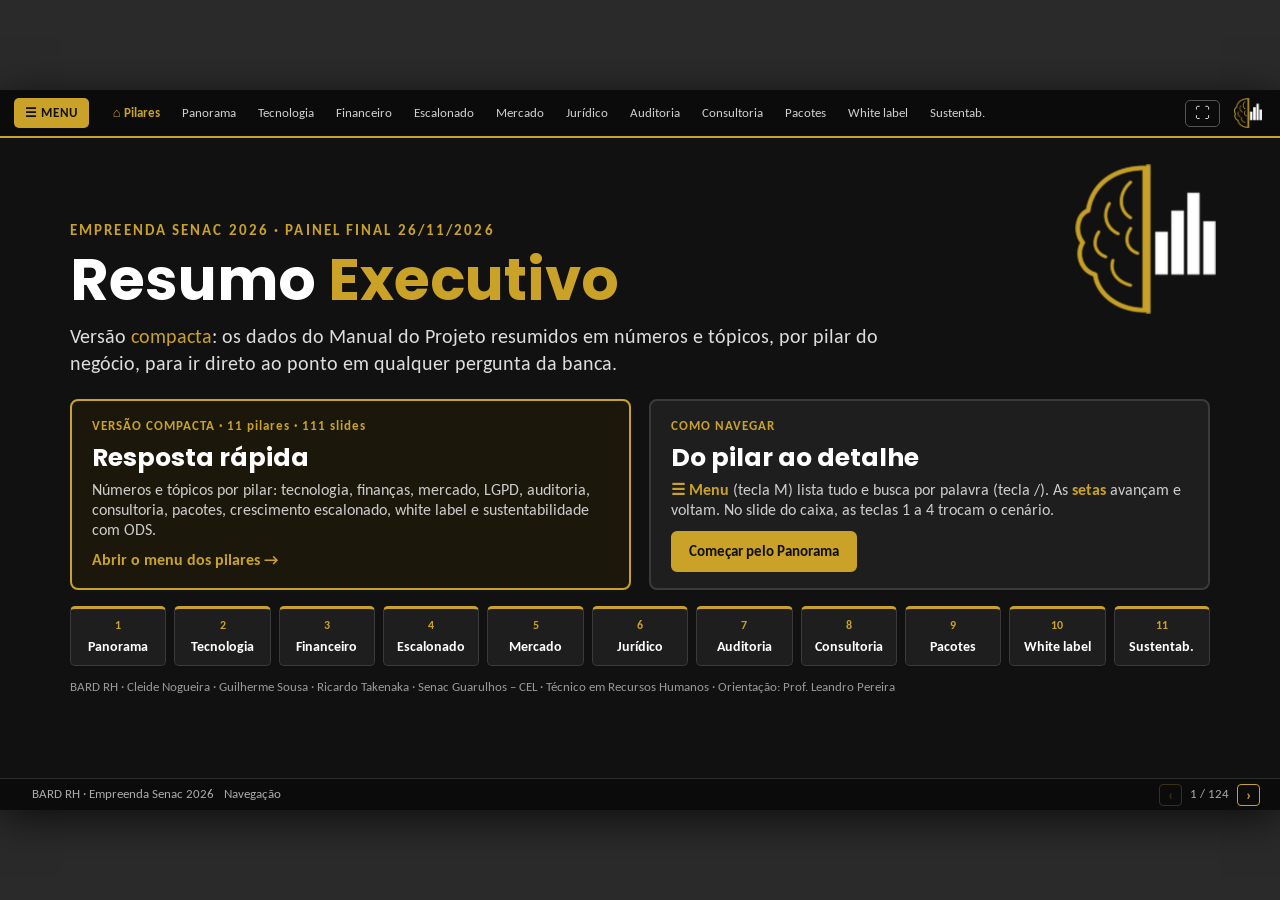
==== downloads/BARD-RH-Resumo-Executivo.html @ 8031f12d "Atualização - 24-11 Atualização - 24-11" ====
<!DOCTYPE html>
<html lang="pt-BR"><head><meta charset="utf-8"><meta name="viewport" content="width=device-width,initial-scale=1">
<title>BARD RH · Resumo Executivo · Versão compacta</title>
<style>@font-face{font-family:'Poppins';font-weight:700;font-style:normal;src:url([data-uri]) format('woff')}
@font-face{font-family:'Poppins';font-weight:500;font-style:normal;src:url([data-uri]) format('woff')}
@font-face{font-family:'Carlito';font-weight:400;font-style:normal;src:url([data-uri]) format('woff')}
@font-face{font-family:'Carlito';font-weight:700;font-style:normal;src:url([data-uri]) format('woff')}</style>
<style>@charset "UTF-8";/*!
 * Bootstrap  v5.3.3 (https://getbootstrap.com/)
 * Copyright 2011-2024 The Bootstrap Authors
 * Licensed under MIT (https://github.com/twbs/bootstrap/blob/main/LICENSE)
 */:root,[data-bs-theme=light]{--bs-blue:#0d6efd;--bs-indigo:#6610f2;--bs-purple:#6f42c1;--bs-pink:#d63384;--bs-red:#dc3545;--bs-orange:#fd7e14;--bs-yellow:#ffc107;--bs-green:#198754;--bs-teal:#20c997;--bs-cyan:#0dcaf0;--bs-black:#000;--bs-white:#fff;--bs-gray:#6c757d;--bs-gray-dark:#343a40;--bs-gray-100:#f8f9fa;--bs-gray-200:#e9ecef;--bs-gray-300:#dee2e6;--bs-gray-400:#ced4da;--bs-gray-500:#adb5bd;--bs-gray-600:#6c757d;--bs-gray-700:#495057;--bs-gray-800:#343a40;--bs-gray-900:#212529;--bs-primary:#0d6efd;--bs-secondary:#6c757d;--bs-success:#198754;--bs-info:#0dcaf0;--bs-warning:#ffc107;--bs-danger:#dc3545;--bs-light:#f8f9fa;--bs-dark:#212529;--bs-primary-rgb:13,110,253;--bs-secondary-rgb:108,117,125;--bs-success-rgb:25,135,84;--bs-info-rgb:13,202,240;--bs-warning-rgb:255,193,7;--bs-danger-rgb:220,53,69;--bs-light-rgb:248,249,250;--bs-dark-rgb:33,37,41;--bs-primary-text-emphasis:#052c65;--bs-secondary-text-emphasis:#2b2f32;--bs-success-text-emphasis:#0a3622;--bs-info-text-emphasis:#055160;--bs-warning-text-emphasis:#664d03;--bs-danger-text-emphasis:#58151c;--bs-light-text-emphasis:#495057;--bs-dark-text-emphasis:#495057;--bs-primary-bg-subtle:#cfe2ff;--bs-secondary-bg-subtle:#e2e3e5;--bs-success-bg-subtle:#d1e7dd;--bs-info-bg-subtle:#cff4fc;--bs-warning-bg-subtle:#fff3cd;--bs-danger-bg-subtle:#f8d7da;--bs-light-bg-subtle:#fcfcfd;--bs-dark-bg-subtle:#ced4da;--bs-primary-border-subtle:#9ec5fe;--bs-secondary-border-subtle:#c4c8cb;--bs-success-border-subtle:#a3cfbb;--bs-info-border-subtle:#9eeaf9;--bs-warning-border-subtle:#ffe69c;--bs-danger-border-subtle:#f1aeb5;--bs-light-border-subtle:#e9ecef;--bs-dark-border-subtle:#adb5bd;--bs-white-rgb:255,255,255;--bs-black-rgb:0,0,0;--bs-font-sans-serif:system-ui,-apple-system,"Segoe UI",Roboto,"Helvetica Neue","Noto Sans","Liberation Sans",Arial,sans-serif,"Apple Color Emoji","Segoe UI Emoji","Segoe UI Symbol","Noto Color Emoji";--bs-font-monospace:SFMono-Regular,Menlo,Monaco,Consolas,"Liberation Mono","Courier New",monospace;--bs-gradient:linear-gradient(180deg, rgba(255, 255, 255, 0.15), rgba(255, 255, 255, 0));--bs-body-font-family:var(--bs-font-sans-serif);--bs-body-font-size:1rem;--bs-body-font-weight:400;--bs-body-line-height:1.5;--bs-body-color:#212529;--bs-body-color-rgb:33,37,41;--bs-body-bg:#fff;--bs-body-bg-rgb:255,255,255;--bs-emphasis-color:#000;--bs-emphasis-color-rgb:0,0,0;--bs-secondary-color:rgba(33, 37, 41, 0.75);--bs-secondary-color-rgb:33,37,41;--bs-secondary-bg:#e9ecef;--bs-secondary-bg-rgb:233,236,239;--bs-tertiary-color:rgba(33, 37, 41, 0.5);--bs-tertiary-color-rgb:33,37,41;--bs-tertiary-bg:#f8f9fa;--bs-tertiary-bg-rgb:248,249,250;--bs-heading-color:inherit;--bs-link-color:#0d6efd;--bs-link-color-rgb:13,110,253;--bs-link-decoration:underline;--bs-link-hover-color:#0a58ca;--bs-link-hover-color-rgb:10,88,202;--bs-code-color:#d63384;--bs-highlight-color:#212529;--bs-highlight-bg:#fff3cd;--bs-border-width:1px;--bs-border-style:solid;--bs-border-color:#dee2e6;--bs-border-color-translucent:rgba(0, 0, 0, 0.175);--bs-border-radius:0.375rem;--bs-border-radius-sm:0.25rem;--bs-border-radius-lg:0.5rem;--bs-border-radius-xl:1rem;--bs-border-radius-xxl:2rem;--bs-border-radius-2xl:var(--bs-border-radius-xxl);--bs-border-radius-pill:50rem;--bs-box-shadow:0 0.5rem 1rem rgba(0, 0, 0, 0.15);--bs-box-shadow-sm:0 0.125rem 0.25rem rgba(0, 0, 0, 0.075);--bs-box-shadow-lg:0 1rem 3rem rgba(0, 0, 0, 0.175);--bs-box-shadow-inset:inset 0 1px 2px rgba(0, 0, 0, 0.075);--bs-focus-ring-width:0.25rem;--bs-focus-ring-opacity:0.25;--bs-focus-ring-color:rgba(13, 110, 253, 0.25);--bs-form-valid-color:#198754;--bs-form-valid-border-color:#198754;--bs-form-invalid-color:#dc3545;--bs-form-invalid-border-color:#dc3545}[data-bs-theme=dark]{color-scheme:dark;--bs-body-color:#dee2e6;--bs-body-color-rgb:222,226,230;--bs-body-bg:#212529;--bs-body-bg-rgb:33,37,41;--bs-emphasis-color:#fff;--bs-emphasis-color-rgb:255,255,255;--bs-secondary-color:rgba(222, 226, 230, 0.75);--bs-secondary-color-rgb:222,226,230;--bs-secondary-bg:#343a40;--bs-secondary-bg-rgb:52,58,64;--bs-tertiary-color:rgba(222, 226, 230, 0.5);--bs-tertiary-color-rgb:222,226,230;--bs-tertiary-bg:#2b3035;--bs-tertiary-bg-rgb:43,48,53;--bs-primary-text-emphasis:#6ea8fe;--bs-secondary-text-emphasis:#a7acb1;--bs-success-text-emphasis:#75b798;--bs-info-text-emphasis:#6edff6;--bs-warning-text-emphasis:#ffda6a;--bs-danger-text-emphasis:#ea868f;--bs-light-text-emphasis:#f8f9fa;--bs-dark-text-emphasis:#dee2e6;--bs-primary-bg-subtle:#031633;--bs-secondary-bg-subtle:#161719;--bs-success-bg-subtle:#051b11;--bs-info-bg-subtle:#032830;--bs-warning-bg-subtle:#332701;--bs-danger-bg-subtle:#2c0b0e;--bs-light-bg-subtle:#343a40;--bs-dark-bg-subtle:#1a1d20;--bs-primary-border-subtle:#084298;--bs-secondary-border-subtle:#41464b;--bs-success-border-subtle:#0f5132;--bs-info-border-subtle:#087990;--bs-warning-border-subtle:#997404;--bs-danger-border-subtle:#842029;--bs-light-border-subtle:#495057;--bs-dark-border-subtle:#343a40;--bs-heading-color:inherit;--bs-link-color:#6ea8fe;--bs-link-hover-color:#8bb9fe;--bs-link-color-rgb:110,168,254;--bs-link-hover-color-rgb:139,185,254;--bs-code-color:#e685b5;--bs-highlight-color:#dee2e6;--bs-highlight-bg:#664d03;--bs-border-color:#495057;--bs-border-color-translucent:rgba(255, 255, 255, 0.15);--bs-form-valid-color:#75b798;--bs-form-valid-border-color:#75b798;--bs-form-invalid-color:#ea868f;--bs-form-invalid-border-color:#ea868f}*,::after,::before{box-sizing:border-box}@media (prefers-reduced-motion:no-preference){:root{scroll-behavior:smooth}}body{margin:0;font-family:var(--bs-body-font-family);font-size:var(--bs-body-font-size);font-weight:var(--bs-body-font-weight);line-height:var(--bs-body-line-height);color:var(--bs-body-color);text-align:var(--bs-body-text-align);background-color:var(--bs-body-bg);-webkit-text-size-adjust:100%;-webkit-tap-highlight-color:transparent}hr{margin:1rem 0;color:inherit;border:0;border-top:var(--bs-border-width) solid;opacity:.25}.h1,.h2,.h3,.h4,.h5,.h6,h1,h2,h3,h4,h5,h6{margin-top:0;margin-bottom:.5rem;font-weight:500;line-height:1.2;color:var(--bs-heading-color)}.h1,h1{font-size:calc(1.375rem + 1.5vw)}@media (min-width:1200px){.h1,h1{font-size:2.5rem}}.h2,h2{font-size:calc(1.325rem + .9vw)}@media (min-width:1200px){.h2,h2{font-size:2rem}}.h3,h3{font-size:calc(1.3rem + .6vw)}@media (min-width:1200px){.h3,h3{font-size:1.75rem}}.h4,h4{font-size:calc(1.275rem + .3vw)}@media (min-width:1200px){.h4,h4{font-size:1.5rem}}.h5,h5{font-size:1.25rem}.h6,h6{font-size:1rem}p{margin-top:0;margin-bottom:1rem}abbr[title]{-webkit-text-decoration:underline dotted;text-decoration:underline dotted;cursor:help;-webkit-text-decoration-skip-ink:none;text-decoration-skip-ink:none}address{margin-bottom:1rem;font-style:normal;line-height:inherit}ol,ul{padding-left:2rem}dl,ol,ul{margin-top:0;margin-bottom:1rem}ol ol,ol ul,ul ol,ul ul{margin-bottom:0}dt{font-weight:700}dd{margin-bottom:.5rem;margin-left:0}blockquote{margin:0 0 1rem}b,strong{font-weight:bolder}.small,small{font-size:.875em}.mark,mark{padding:.1875em;color:var(--bs-highlight-color);background-color:var(--bs-highlight-bg)}sub,sup{position:relative;font-size:.75em;line-height:0;vertical-align:baseline}sub{bottom:-.25em}sup{top:-.5em}a{color:rgba(var(--bs-link-color-rgb),var(--bs-link-opacity,1));text-decoration:underline}a:hover{--bs-link-color-rgb:var(--bs-link-hover-color-rgb)}a:not([href]):not([class]),a:not([href]):not([class]):hover{color:inherit;text-decoration:none}code,kbd,pre,samp{font-family:var(--bs-font-monospace);font-size:1em}pre{display:block;margin-top:0;margin-bottom:1rem;overflow:auto;font-size:.875em}pre code{font-size:inherit;color:inherit;word-break:normal}code{font-size:.875em;color:var(--bs-code-color);word-wrap:break-word}a>code{color:inherit}kbd{padding:.1875rem .375rem;font-size:.875em;color:var(--bs-body-bg);background-color:var(--bs-body-color);border-radius:.25rem}kbd kbd{padding:0;font-size:1em}figure{margin:0 0 1rem}img,svg{vertical-align:middle}table{caption-side:bottom;border-collapse:collapse}caption{padding-top:.5rem;padding-bottom:.5rem;color:var(--bs-secondary-color);text-align:left}th{text-align:inherit;text-align:-webkit-match-parent}tbody,td,tfoot,th,thead,tr{border-color:inherit;border-style:solid;border-width:0}label{display:inline-block}button{border-radius:0}button:focus:not(:focus-visible){outline:0}button,input,optgroup,select,textarea{margin:0;font-family:inherit;font-size:inherit;line-height:inherit}button,select{text-transform:none}[role=button]{cursor:pointer}select{word-wrap:normal}select:disabled{opacity:1}[list]:not([type=date]):not([type=datetime-local]):not([type=month]):not([type=week]):not([type=time])::-webkit-calendar-picker-indicator{display:none!important}[type=button],[type=reset],[type=submit],button{-webkit-appearance:button}[type=button]:not(:disabled),[type=reset]:not(:disabled),[type=submit]:not(:disabled),button:not(:disabled){cursor:pointer}::-moz-focus-inner{padding:0;border-style:none}textarea{resize:vertical}fieldset{min-width:0;padding:0;margin:0;border:0}legend{float:left;width:100%;padding:0;margin-bottom:.5rem;font-size:calc(1.275rem + .3vw);line-height:inherit}@media (min-width:1200px){legend{font-size:1.5rem}}legend+*{clear:left}::-webkit-datetime-edit-day-field,::-webkit-datetime-edit-fields-wrapper,::-webkit-datetime-edit-hour-field,::-webkit-datetime-edit-minute,::-webkit-datetime-edit-month-field,::-webkit-datetime-edit-text,::-webkit-datetime-edit-year-field{padding:0}::-webkit-inner-spin-button{height:auto}[type=search]{-webkit-appearance:textfield;outline-offset:-2px}::-webkit-search-decoration{-webkit-appearance:none}::-webkit-color-swatch-wrapper{padding:0}::-webkit-file-upload-button{font:inherit;-webkit-appearance:button}::file-selector-button{font:inherit;-webkit-appearance:button}output{display:inline-block}iframe{border:0}summary{display:list-item;cursor:pointer}progress{vertical-align:baseline}[hidden]{display:none!important}.lead{font-size:1.25rem;font-weight:300}.display-1{font-size:calc(1.625rem + 4.5vw);font-weight:300;line-height:1.2}@media (min-width:1200px){.display-1{font-size:5rem}}.display-2{font-size:calc(1.575rem + 3.9vw);font-weight:300;line-height:1.2}@media (min-width:1200px){.display-2{font-size:4.5rem}}.display-3{font-size:calc(1.525rem + 3.3vw);font-weight:300;line-height:1.2}@media (min-width:1200px){.display-3{font-size:4rem}}.display-4{font-size:calc(1.475rem + 2.7vw);font-weight:300;line-height:1.2}@media (min-width:1200px){.display-4{font-size:3.5rem}}.display-5{font-size:calc(1.425rem + 2.1vw);font-weight:300;line-height:1.2}@media (min-width:1200px){.display-5{font-size:3rem}}.display-6{font-size:calc(1.375rem + 1.5vw);font-weight:300;line-height:1.2}@media (min-width:1200px){.display-6{font-size:2.5rem}}.list-unstyled{padding-left:0;list-style:none}.list-inline{padding-left:0;list-style:none}.list-inline-item{display:inline-block}.list-inline-item:not(:last-child){margin-right:.5rem}.initialism{font-size:.875em;text-transform:uppercase}.blockquote{margin-bottom:1rem;font-size:1.25rem}.blockquote>:last-child{margin-bottom:0}.blockquote-footer{margin-top:-1rem;margin-bottom:1rem;font-size:.875em;color:#6c757d}.blockquote-footer::before{content:"— "}.img-fluid{max-width:100%;height:auto}.img-thumbnail{padding:.25rem;background-color:var(--bs-body-bg);border:var(--bs-border-width) solid var(--bs-border-color);border-radius:var(--bs-border-radius);max-width:100%;height:auto}.figure{display:inline-block}.figure-img{margin-bottom:.5rem;line-height:1}.figure-caption{font-size:.875em;color:var(--bs-secondary-color)}.container,.container-fluid,.container-lg,.container-md,.container-sm,.container-xl,.container-xxl{--bs-gutter-x:1.5rem;--bs-gutter-y:0;width:100%;padding-right:calc(var(--bs-gutter-x) * .5);padding-left:calc(var(--bs-gutter-x) * .5);margin-right:auto;margin-left:auto}@media (min-width:576px){.container,.container-sm{max-width:540px}}@media (min-width:768px){.container,.container-md,.container-sm{max-width:720px}}@media (min-width:992px){.container,.container-lg,.container-md,.container-sm{max-width:960px}}@media (min-width:1200px){.container,.container-lg,.container-md,.container-sm,.container-xl{max-width:1140px}}@media (min-width:1400px){.container,.container-lg,.container-md,.container-sm,.container-xl,.container-xxl{max-width:1320px}}:root{--bs-breakpoint-xs:0;--bs-breakpoint-sm:576px;--bs-breakpoint-md:768px;--bs-breakpoint-lg:992px;--bs-breakpoint-xl:1200px;--bs-breakpoint-xxl:1400px}.row{--bs-gutter-x:1.5rem;--bs-gutter-y:0;display:flex;flex-wrap:wrap;margin-top:calc(-1 * var(--bs-gutter-y));margin-right:calc(-.5 * var(--bs-gutter-x));margin-left:calc(-.5 * var(--bs-gutter-x))}.row>*{flex-shrink:0;width:100%;max-width:100%;padding-right:calc(var(--bs-gutter-x) * .5);padding-left:calc(var(--bs-gutter-x) * .5);margin-top:var(--bs-gutter-y)}.col{flex:1 0 0%}.row-cols-auto>*{flex:0 0 auto;width:auto}.row-cols-1>*{flex:0 0 auto;width:100%}.row-cols-2>*{flex:0 0 auto;width:50%}.row-cols-3>*{flex:0 0 auto;width:33.33333333%}.row-cols-4>*{flex:0 0 auto;width:25%}.row-cols-5>*{flex:0 0 auto;width:20%}.row-cols-6>*{flex:0 0 auto;width:16.66666667%}.col-auto{flex:0 0 auto;width:auto}.col-1{flex:0 0 auto;width:8.33333333%}.col-2{flex:0 0 auto;width:16.66666667%}.col-3{flex:0 0 auto;width:25%}.col-4{flex:0 0 auto;width:33.33333333%}.col-5{flex:0 0 auto;width:41.66666667%}.col-6{flex:0 0 auto;width:50%}.col-7{flex:0 0 auto;width:58.33333333%}.col-8{flex:0 0 auto;width:66.66666667%}.col-9{flex:0 0 auto;width:75%}.col-10{flex:0 0 auto;width:83.33333333%}.col-11{flex:0 0 auto;width:91.66666667%}.col-12{flex:0 0 auto;width:100%}.offset-1{margin-left:8.33333333%}.offset-2{margin-left:16.66666667%}.offset-3{margin-left:25%}.offset-4{margin-left:33.33333333%}.offset-5{margin-left:41.66666667%}.offset-6{margin-left:50%}.offset-7{margin-left:58.33333333%}.offset-8{margin-left:66.66666667%}.offset-9{margin-left:75%}.offset-10{margin-left:83.33333333%}.offset-11{margin-left:91.66666667%}.g-0,.gx-0{--bs-gutter-x:0}.g-0,.gy-0{--bs-gutter-y:0}.g-1,.gx-1{--bs-gutter-x:0.25rem}.g-1,.gy-1{--bs-gutter-y:0.25rem}.g-2,.gx-2{--bs-gutter-x:0.5rem}.g-2,.gy-2{--bs-gutter-y:0.5rem}.g-3,.gx-3{--bs-gutter-x:1rem}.g-3,.gy-3{--bs-gutter-y:1rem}.g-4,.gx-4{--bs-gutter-x:1.5rem}.g-4,.gy-4{--bs-gutter-y:1.5rem}.g-5,.gx-5{--bs-gutter-x:3rem}.g-5,.gy-5{--bs-gutter-y:3rem}@media (min-width:576px){.col-sm{flex:1 0 0%}.row-cols-sm-auto>*{flex:0 0 auto;width:auto}.row-cols-sm-1>*{flex:0 0 auto;width:100%}.row-cols-sm-2>*{flex:0 0 auto;width:50%}.row-cols-sm-3>*{flex:0 0 auto;width:33.33333333%}.row-cols-sm-4>*{flex:0 0 auto;width:25%}.row-cols-sm-5>*{flex:0 0 auto;width:20%}.row-cols-sm-6>*{flex:0 0 auto;width:16.66666667%}.col-sm-auto{flex:0 0 auto;width:auto}.col-sm-1{flex:0 0 auto;width:8.33333333%}.col-sm-2{flex:0 0 auto;width:16.66666667%}.col-sm-3{flex:0 0 auto;width:25%}.col-sm-4{flex:0 0 auto;width:33.33333333%}.col-sm-5{flex:0 0 auto;width:41.66666667%}.col-sm-6{flex:0 0 auto;width:50%}.col-sm-7{flex:0 0 auto;width:58.33333333%}.col-sm-8{flex:0 0 auto;width:66.66666667%}.col-sm-9{flex:0 0 auto;width:75%}.col-sm-10{flex:0 0 auto;width:83.33333333%}.col-sm-11{flex:0 0 auto;width:91.66666667%}.col-sm-12{flex:0 0 auto;width:100%}.offset-sm-0{margin-left:0}.offset-sm-1{margin-left:8.33333333%}.offset-sm-2{margin-left:16.66666667%}.offset-sm-3{margin-left:25%}.offset-sm-4{margin-left:33.33333333%}.offset-sm-5{margin-left:41.66666667%}.offset-sm-6{margin-left:50%}.offset-sm-7{margin-left:58.33333333%}.offset-sm-8{margin-left:66.66666667%}.offset-sm-9{margin-left:75%}.offset-sm-10{margin-left:83.33333333%}.offset-sm-11{margin-left:91.66666667%}.g-sm-0,.gx-sm-0{--bs-gutter-x:0}.g-sm-0,.gy-sm-0{--bs-gutter-y:0}.g-sm-1,.gx-sm-1{--bs-gutter-x:0.25rem}.g-sm-1,.gy-sm-1{--bs-gutter-y:0.25rem}.g-sm-2,.gx-sm-2{--bs-gutter-x:0.5rem}.g-sm-2,.gy-sm-2{--bs-gutter-y:0.5rem}.g-sm-3,.gx-sm-3{--bs-gutter-x:1rem}.g-sm-3,.gy-sm-3{--bs-gutter-y:1rem}.g-sm-4,.gx-sm-4{--bs-gutter-x:1.5rem}.g-sm-4,.gy-sm-4{--bs-gutter-y:1.5rem}.g-sm-5,.gx-sm-5{--bs-gutter-x:3rem}.g-sm-5,.gy-sm-5{--bs-gutter-y:3rem}}@media (min-width:768px){.col-md{flex:1 0 0%}.row-cols-md-auto>*{flex:0 0 auto;width:auto}.row-cols-md-1>*{flex:0 0 auto;width:100%}.row-cols-md-2>*{flex:0 0 auto;width:50%}.row-cols-md-3>*{flex:0 0 auto;width:33.33333333%}.row-cols-md-4>*{flex:0 0 auto;width:25%}.row-cols-md-5>*{flex:0 0 auto;width:20%}.row-cols-md-6>*{flex:0 0 auto;width:16.66666667%}.col-md-auto{flex:0 0 auto;width:auto}.col-md-1{flex:0 0 auto;width:8.33333333%}.col-md-2{flex:0 0 auto;width:16.66666667%}.col-md-3{flex:0 0 auto;width:25%}.col-md-4{flex:0 0 auto;width:33.33333333%}.col-md-5{flex:0 0 auto;width:41.66666667%}.col-md-6{flex:0 0 auto;width:50%}.col-md-7{flex:0 0 auto;width:58.33333333%}.col-md-8{flex:0 0 auto;width:66.66666667%}.col-md-9{flex:0 0 auto;width:75%}.col-md-10{flex:0 0 auto;width:83.33333333%}.col-md-11{flex:0 0 auto;width:91.66666667%}.col-md-12{flex:0 0 auto;width:100%}.offset-md-0{margin-left:0}.offset-md-1{margin-left:8.33333333%}.offset-md-2{margin-left:16.66666667%}.offset-md-3{margin-left:25%}.offset-md-4{margin-left:33.33333333%}.offset-md-5{margin-left:41.66666667%}.offset-md-6{margin-left:50%}.offset-md-7{margin-left:58.33333333%}.offset-md-8{margin-left:66.66666667%}.offset-md-9{margin-left:75%}.offset-md-10{margin-left:83.33333333%}.offset-md-11{margin-left:91.66666667%}.g-md-0,.gx-md-0{--bs-gutter-x:0}.g-md-0,.gy-md-0{--bs-gutter-y:0}.g-md-1,.gx-md-1{--bs-gutter-x:0.25rem}.g-md-1,.gy-md-1{--bs-gutter-y:0.25rem}.g-md-2,.gx-md-2{--bs-gutter-x:0.5rem}.g-md-2,.gy-md-2{--bs-gutter-y:0.5rem}.g-md-3,.gx-md-3{--bs-gutter-x:1rem}.g-md-3,.gy-md-3{--bs-gutter-y:1rem}.g-md-4,.gx-md-4{--bs-gutter-x:1.5rem}.g-md-4,.gy-md-4{--bs-gutter-y:1.5rem}.g-md-5,.gx-md-5{--bs-gutter-x:3rem}.g-md-5,.gy-md-5{--bs-gutter-y:3rem}}@media (min-width:992px){.col-lg{flex:1 0 0%}.row-cols-lg-auto>*{flex:0 0 auto;width:auto}.row-cols-lg-1>*{flex:0 0 auto;width:100%}.row-cols-lg-2>*{flex:0 0 auto;width:50%}.row-cols-lg-3>*{flex:0 0 auto;width:33.33333333%}.row-cols-lg-4>*{flex:0 0 auto;width:25%}.row-cols-lg-5>*{flex:0 0 auto;width:20%}.row-cols-lg-6>*{flex:0 0 auto;width:16.66666667%}.col-lg-auto{flex:0 0 auto;width:auto}.col-lg-1{flex:0 0 auto;width:8.33333333%}.col-lg-2{flex:0 0 auto;width:16.66666667%}.col-lg-3{flex:0 0 auto;width:25%}.col-lg-4{flex:0 0 auto;width:33.33333333%}.col-lg-5{flex:0 0 auto;width:41.66666667%}.col-lg-6{flex:0 0 auto;width:50%}.col-lg-7{flex:0 0 auto;width:58.33333333%}.col-lg-8{flex:0 0 auto;width:66.66666667%}.col-lg-9{flex:0 0 auto;width:75%}.col-lg-10{flex:0 0 auto;width:83.33333333%}.col-lg-11{flex:0 0 auto;width:91.66666667%}.col-lg-12{flex:0 0 auto;width:100%}.offset-lg-0{margin-left:0}.offset-lg-1{margin-left:8.33333333%}.offset-lg-2{margin-left:16.66666667%}.offset-lg-3{margin-left:25%}.offset-lg-4{margin-left:33.33333333%}.offset-lg-5{margin-left:41.66666667%}.offset-lg-6{margin-left:50%}.offset-lg-7{margin-left:58.33333333%}.offset-lg-8{margin-left:66.66666667%}.offset-lg-9{margin-left:75%}.offset-lg-10{margin-left:83.33333333%}.offset-lg-11{margin-left:91.66666667%}.g-lg-0,.gx-lg-0{--bs-gutter-x:0}.g-lg-0,.gy-lg-0{--bs-gutter-y:0}.g-lg-1,.gx-lg-1{--bs-gutter-x:0.25rem}.g-lg-1,.gy-lg-1{--bs-gutter-y:0.25rem}.g-lg-2,.gx-lg-2{--bs-gutter-x:0.5rem}.g-lg-2,.gy-lg-2{--bs-gutter-y:0.5rem}.g-lg-3,.gx-lg-3{--bs-gutter-x:1rem}.g-lg-3,.gy-lg-3{--bs-gutter-y:1rem}.g-lg-4,.gx-lg-4{--bs-gutter-x:1.5rem}.g-lg-4,.gy-lg-4{--bs-gutter-y:1.5rem}.g-lg-5,.gx-lg-5{--bs-gutter-x:3rem}.g-lg-5,.gy-lg-5{--bs-gutter-y:3rem}}@media (min-width:1200px){.col-xl{flex:1 0 0%}.row-cols-xl-auto>*{flex:0 0 auto;width:auto}.row-cols-xl-1>*{flex:0 0 auto;width:100%}.row-cols-xl-2>*{flex:0 0 auto;width:50%}.row-cols-xl-3>*{flex:0 0 auto;width:33.33333333%}.row-cols-xl-4>*{flex:0 0 auto;width:25%}.row-cols-xl-5>*{flex:0 0 auto;width:20%}.row-cols-xl-6>*{flex:0 0 auto;width:16.66666667%}.col-xl-auto{flex:0 0 auto;width:auto}.col-xl-1{flex:0 0 auto;width:8.33333333%}.col-xl-2{flex:0 0 auto;width:16.66666667%}.col-xl-3{flex:0 0 auto;width:25%}.col-xl-4{flex:0 0 auto;width:33.33333333%}.col-xl-5{flex:0 0 auto;width:41.66666667%}.col-xl-6{flex:0 0 auto;width:50%}.col-xl-7{flex:0 0 auto;width:58.33333333%}.col-xl-8{flex:0 0 auto;width:66.66666667%}.col-xl-9{flex:0 0 auto;width:75%}.col-xl-10{flex:0 0 auto;width:83.33333333%}.col-xl-11{flex:0 0 auto;width:91.66666667%}.col-xl-12{flex:0 0 auto;width:100%}.offset-xl-0{margin-left:0}.offset-xl-1{margin-left:8.33333333%}.offset-xl-2{margin-left:16.66666667%}.offset-xl-3{margin-left:25%}.offset-xl-4{margin-left:33.33333333%}.offset-xl-5{margin-left:41.66666667%}.offset-xl-6{margin-left:50%}.offset-xl-7{margin-left:58.33333333%}.offset-xl-8{margin-left:66.66666667%}.offset-xl-9{margin-left:75%}.offset-xl-10{margin-left:83.33333333%}.offset-xl-11{margin-left:91.66666667%}.g-xl-0,.gx-xl-0{--bs-gutter-x:0}.g-xl-0,.gy-xl-0{--bs-gutter-y:0}.g-xl-1,.gx-xl-1{--bs-gutter-x:0.25rem}.g-xl-1,.gy-xl-1{--bs-gutter-y:0.25rem}.g-xl-2,.gx-xl-2{--bs-gutter-x:0.5rem}.g-xl-2,.gy-xl-2{--bs-gutter-y:0.5rem}.g-xl-3,.gx-xl-3{--bs-gutter-x:1rem}.g-xl-3,.gy-xl-3{--bs-gutter-y:1rem}.g-xl-4,.gx-xl-4{--bs-gutter-x:1.5rem}.g-xl-4,.gy-xl-4{--bs-gutter-y:1.5rem}.g-xl-5,.gx-xl-5{--bs-gutter-x:3rem}.g-xl-5,.gy-xl-5{--bs-gutter-y:3rem}}@media (min-width:1400px){.col-xxl{flex:1 0 0%}.row-cols-xxl-auto>*{flex:0 0 auto;width:auto}.row-cols-xxl-1>*{flex:0 0 auto;width:100%}.row-cols-xxl-2>*{flex:0 0 auto;width:50%}.row-cols-xxl-3>*{flex:0 0 auto;width:33.33333333%}.row-cols-xxl-4>*{flex:0 0 auto;width:25%}.row-cols-xxl-5>*{flex:0 0 auto;width:20%}.row-cols-xxl-6>*{flex:0 0 auto;width:16.66666667%}.col-xxl-auto{flex:0 0 auto;width:auto}.col-xxl-1{flex:0 0 auto;width:8.33333333%}.col-xxl-2{flex:0 0 auto;width:16.66666667%}.col-xxl-3{flex:0 0 auto;width:25%}.col-xxl-4{flex:0 0 auto;width:33.33333333%}.col-xxl-5{flex:0 0 auto;width:41.66666667%}.col-xxl-6{flex:0 0 auto;width:50%}.col-xxl-7{flex:0 0 auto;width:58.33333333%}.col-xxl-8{flex:0 0 auto;width:66.66666667%}.col-xxl-9{flex:0 0 auto;width:75%}.col-xxl-10{flex:0 0 auto;width:83.33333333%}.col-xxl-11{flex:0 0 auto;width:91.66666667%}.col-xxl-12{flex:0 0 auto;width:100%}.offset-xxl-0{margin-left:0}.offset-xxl-1{margin-left:8.33333333%}.offset-xxl-2{margin-left:16.66666667%}.offset-xxl-3{margin-left:25%}.offset-xxl-4{margin-left:33.33333333%}.offset-xxl-5{margin-left:41.66666667%}.offset-xxl-6{margin-left:50%}.offset-xxl-7{margin-left:58.33333333%}.offset-xxl-8{margin-left:66.66666667%}.offset-xxl-9{margin-left:75%}.offset-xxl-10{margin-left:83.33333333%}.offset-xxl-11{margin-left:91.66666667%}.g-xxl-0,.gx-xxl-0{--bs-gutter-x:0}.g-xxl-0,.gy-xxl-0{--bs-gutter-y:0}.g-xxl-1,.gx-xxl-1{--bs-gutter-x:0.25rem}.g-xxl-1,.gy-xxl-1{--bs-gutter-y:0.25rem}.g-xxl-2,.gx-xxl-2{--bs-gutter-x:0.5rem}.g-xxl-2,.gy-xxl-2{--bs-gutter-y:0.5rem}.g-xxl-3,.gx-xxl-3{--bs-gutter-x:1rem}.g-xxl-3,.gy-xxl-3{--bs-gutter-y:1rem}.g-xxl-4,.gx-xxl-4{--bs-gutter-x:1.5rem}.g-xxl-4,.gy-xxl-4{--bs-gutter-y:1.5rem}.g-xxl-5,.gx-xxl-5{--bs-gutter-x:3rem}.g-xxl-5,.gy-xxl-5{--bs-gutter-y:3rem}}.table{--bs-table-color-type:initial;--bs-table-bg-type:initial;--bs-table-color-state:initial;--bs-table-bg-state:initial;--bs-table-color:var(--bs-emphasis-color);--bs-table-bg:var(--bs-body-bg);--bs-table-border-color:var(--bs-border-color);--bs-table-accent-bg:transparent;--bs-table-striped-color:var(--bs-emphasis-color);--bs-table-striped-bg:rgba(var(--bs-emphasis-color-rgb), 0.05);--bs-table-active-color:var(--bs-emphasis-color);--bs-table-active-bg:rgba(var(--bs-emphasis-color-rgb), 0.1);--bs-table-hover-color:var(--bs-emphasis-color);--bs-table-hover-bg:rgba(var(--bs-emphasis-color-rgb), 0.075);width:100%;margin-bottom:1rem;vertical-align:top;border-color:var(--bs-table-border-color)}.table>:not(caption)>*>*{padding:.5rem .5rem;color:var(--bs-table-color-state,var(--bs-table-color-type,var(--bs-table-color)));background-color:var(--bs-table-bg);border-bottom-width:var(--bs-border-width);box-shadow:inset 0 0 0 9999px var(--bs-table-bg-state,var(--bs-table-bg-type,var(--bs-table-accent-bg)))}.table>tbody{vertical-align:inherit}.table>thead{vertical-align:bottom}.table-group-divider{border-top:calc(var(--bs-border-width) * 2) solid currentcolor}.caption-top{caption-side:top}.table-sm>:not(caption)>*>*{padding:.25rem .25rem}.table-bordered>:not(caption)>*{border-width:var(--bs-border-width) 0}.table-bordered>:not(caption)>*>*{border-width:0 var(--bs-border-width)}.table-borderless>:not(caption)>*>*{border-bottom-width:0}.table-borderless>:not(:first-child){border-top-width:0}.table-striped>tbody>tr:nth-of-type(odd)>*{--bs-table-color-type:var(--bs-table-striped-color);--bs-table-bg-type:var(--bs-table-striped-bg)}.table-striped-columns>:not(caption)>tr>:nth-child(2n){--bs-table-color-type:var(--bs-table-striped-color);--bs-table-bg-type:var(--bs-table-striped-bg)}.table-active{--bs-table-color-state:var(--bs-table-active-color);--bs-table-bg-state:var(--bs-table-active-bg)}.table-hover>tbody>tr:hover>*{--bs-table-color-state:var(--bs-table-hover-color);--bs-table-bg-state:var(--bs-table-hover-bg)}.table-primary{--bs-table-color:#000;--bs-table-bg:#cfe2ff;--bs-table-border-color:#a6b5cc;--bs-table-striped-bg:#c5d7f2;--bs-table-striped-color:#000;--bs-table-active-bg:#bacbe6;--bs-table-active-color:#000;--bs-table-hover-bg:#bfd1ec;--bs-table-hover-color:#000;color:var(--bs-table-color);border-color:var(--bs-table-border-color)}.table-secondary{--bs-table-color:#000;--bs-table-bg:#e2e3e5;--bs-table-border-color:#b5b6b7;--bs-table-striped-bg:#d7d8da;--bs-table-striped-color:#000;--bs-table-active-bg:#cbccce;--bs-table-active-color:#000;--bs-table-hover-bg:#d1d2d4;--bs-table-hover-color:#000;color:var(--bs-table-color);border-color:var(--bs-table-border-color)}.table-success{--bs-table-color:#000;--bs-table-bg:#d1e7dd;--bs-table-border-color:#a7b9b1;--bs-table-striped-bg:#c7dbd2;--bs-table-striped-color:#000;--bs-table-active-bg:#bcd0c7;--bs-table-active-color:#000;--bs-table-hover-bg:#c1d6cc;--bs-table-hover-color:#000;color:var(--bs-table-color);border-color:var(--bs-table-border-color)}.table-info{--bs-table-color:#000;--bs-table-bg:#cff4fc;--bs-table-border-color:#a6c3ca;--bs-table-striped-bg:#c5e8ef;--bs-table-striped-color:#000;--bs-table-active-bg:#badce3;--bs-table-active-color:#000;--bs-table-hover-bg:#bfe2e9;--bs-table-hover-color:#000;color:var(--bs-table-color);border-color:var(--bs-table-border-color)}.table-warning{--bs-table-color:#000;--bs-table-bg:#fff3cd;--bs-table-border-color:#ccc2a4;--bs-table-striped-bg:#f2e7c3;--bs-table-striped-color:#000;--bs-table-active-bg:#e6dbb9;--bs-table-active-color:#000;--bs-table-hover-bg:#ece1be;--bs-table-hover-color:#000;color:var(--bs-table-color);border-color:var(--bs-table-border-color)}.table-danger{--bs-table-color:#000;--bs-table-bg:#f8d7da;--bs-table-border-color:#c6acae;--bs-table-striped-bg:#eccccf;--bs-table-striped-color:#000;--bs-table-active-bg:#dfc2c4;--bs-table-active-color:#000;--bs-table-hover-bg:#e5c7ca;--bs-table-hover-color:#000;color:var(--bs-table-color);border-color:var(--bs-table-border-color)}.table-light{--bs-table-color:#000;--bs-table-bg:#f8f9fa;--bs-table-border-color:#c6c7c8;--bs-table-striped-bg:#ecedee;--bs-table-striped-color:#000;--bs-table-active-bg:#dfe0e1;--bs-table-active-color:#000;--bs-table-hover-bg:#e5e6e7;--bs-table-hover-color:#000;color:var(--bs-table-color);border-color:var(--bs-table-border-color)}.table-dark{--bs-table-color:#fff;--bs-table-bg:#212529;--bs-table-border-color:#4d5154;--bs-table-striped-bg:#2c3034;--bs-table-striped-color:#fff;--bs-table-active-bg:#373b3e;--bs-table-active-color:#fff;--bs-table-hover-bg:#323539;--bs-table-hover-color:#fff;color:var(--bs-table-color);border-color:var(--bs-table-border-color)}.table-responsive{overflow-x:auto;-webkit-overflow-scrolling:touch}@media (max-width:575.98px){.table-responsive-sm{overflow-x:auto;-webkit-overflow-scrolling:touch}}@media (max-width:767.98px){.table-responsive-md{overflow-x:auto;-webkit-overflow-scrolling:touch}}@media (max-width:991.98px){.table-responsive-lg{overflow-x:auto;-webkit-overflow-scrolling:touch}}@media (max-width:1199.98px){.table-responsive-xl{overflow-x:auto;-webkit-overflow-scrolling:touch}}@media (max-width:1399.98px){.table-responsive-xxl{overflow-x:auto;-webkit-overflow-scrolling:touch}}.form-label{margin-bottom:.5rem}.col-form-label{padding-top:calc(.375rem + var(--bs-border-width));padding-bottom:calc(.375rem + var(--bs-border-width));margin-bottom:0;font-size:inherit;line-height:1.5}.col-form-label-lg{padding-top:calc(.5rem + var(--bs-border-width));padding-bottom:calc(.5rem + var(--bs-border-width));font-size:1.25rem}.col-form-label-sm{padding-top:calc(.25rem + var(--bs-border-width));padding-bottom:calc(.25rem + var(--bs-border-width));font-size:.875rem}.form-text{margin-top:.25rem;font-size:.875em;color:var(--bs-secondary-color)}.form-control{display:block;width:100%;padding:.375rem .75rem;font-size:1rem;font-weight:400;line-height:1.5;color:var(--bs-body-color);-webkit-appearance:none;-moz-appearance:none;appearance:none;background-color:var(--bs-body-bg);background-clip:padding-box;border:var(--bs-border-width) solid var(--bs-border-color);border-radius:var(--bs-border-radius);transition:border-color .15s ease-in-out,box-shadow .15s ease-in-out}@media (prefers-reduced-motion:reduce){.form-control{transition:none}}.form-control[type=file]{overflow:hidden}.form-control[type=file]:not(:disabled):not([readonly]){cursor:pointer}.form-control:focus{color:var(--bs-body-color);background-color:var(--bs-body-bg);border-color:#86b7fe;outline:0;box-shadow:0 0 0 .25rem rgba(13,110,253,.25)}.form-control::-webkit-date-and-time-value{min-width:85px;height:1.5em;margin:0}.form-control::-webkit-datetime-edit{display:block;padding:0}.form-control::-moz-placeholder{color:var(--bs-secondary-color);opacity:1}.form-control::placeholder{color:var(--bs-secondary-color);opacity:1}.form-control:disabled{background-color:var(--bs-secondary-bg);opacity:1}.form-control::-webkit-file-upload-button{padding:.375rem .75rem;margin:-.375rem -.75rem;-webkit-margin-end:.75rem;margin-inline-end:.75rem;color:var(--bs-body-color);background-color:var(--bs-tertiary-bg);pointer-events:none;border-color:inherit;border-style:solid;border-width:0;border-inline-end-width:var(--bs-border-width);border-radius:0;-webkit-transition:color .15s ease-in-out,background-color .15s ease-in-out,border-color .15s ease-in-out,box-shadow .15s ease-in-out;transition:color .15s ease-in-out,background-color .15s ease-in-out,border-color .15s ease-in-out,box-shadow .15s ease-in-out}.form-control::file-selector-button{padding:.375rem .75rem;margin:-.375rem -.75rem;-webkit-margin-end:.75rem;margin-inline-end:.75rem;color:var(--bs-body-color);background-color:var(--bs-tertiary-bg);pointer-events:none;border-color:inherit;border-style:solid;border-width:0;border-inline-end-width:var(--bs-border-width);border-radius:0;transition:color .15s ease-in-out,background-color .15s ease-in-out,border-color .15s ease-in-out,box-shadow .15s ease-in-out}@media (prefers-reduced-motion:reduce){.form-control::-webkit-file-upload-button{-webkit-transition:none;transition:none}.form-control::file-selector-button{transition:none}}.form-control:hover:not(:disabled):not([readonly])::-webkit-file-upload-button{background-color:var(--bs-secondary-bg)}.form-control:hover:not(:disabled):not([readonly])::file-selector-button{background-color:var(--bs-secondary-bg)}.form-control-plaintext{display:block;width:100%;padding:.375rem 0;margin-bottom:0;line-height:1.5;color:var(--bs-body-color);background-color:transparent;border:solid transparent;border-width:var(--bs-border-width) 0}.form-control-plaintext:focus{outline:0}.form-control-plaintext.form-control-lg,.form-control-plaintext.form-control-sm{padding-right:0;padding-left:0}.form-control-sm{min-height:calc(1.5em + .5rem + calc(var(--bs-border-width) * 2));padding:.25rem .5rem;font-size:.875rem;border-radius:var(--bs-border-radius-sm)}.form-control-sm::-webkit-file-upload-button{padding:.25rem .5rem;margin:-.25rem -.5rem;-webkit-margin-end:.5rem;margin-inline-end:.5rem}.form-control-sm::file-selector-button{padding:.25rem .5rem;margin:-.25rem -.5rem;-webkit-margin-end:.5rem;margin-inline-end:.5rem}.form-control-lg{min-height:calc(1.5em + 1rem + calc(var(--bs-border-width) * 2));padding:.5rem 1rem;font-size:1.25rem;border-radius:var(--bs-border-radius-lg)}.form-control-lg::-webkit-file-upload-button{padding:.5rem 1rem;margin:-.5rem -1rem;-webkit-margin-end:1rem;margin-inline-end:1rem}.form-control-lg::file-selector-button{padding:.5rem 1rem;margin:-.5rem -1rem;-webkit-margin-end:1rem;margin-inline-end:1rem}textarea.form-control{min-height:calc(1.5em + .75rem + calc(var(--bs-border-width) * 2))}textarea.form-control-sm{min-height:calc(1.5em + .5rem + calc(var(--bs-border-width) * 2))}textarea.form-control-lg{min-height:calc(1.5em + 1rem + calc(var(--bs-border-width) * 2))}.form-control-color{width:3rem;height:calc(1.5em + .75rem + calc(var(--bs-border-width) * 2));padding:.375rem}.form-control-color:not(:disabled):not([readonly]){cursor:pointer}.form-control-color::-moz-color-swatch{border:0!important;border-radius:var(--bs-border-radius)}.form-control-color::-webkit-color-swatch{border:0!important;border-radius:var(--bs-border-radius)}.form-control-color.form-control-sm{height:calc(1.5em + .5rem + calc(var(--bs-border-width) * 2))}.form-control-color.form-control-lg{height:calc(1.5em + 1rem + calc(var(--bs-border-width) * 2))}.form-select{--bs-form-select-bg-img:url("data:image/svg+xml,%3csvg xmlns='http://www.w3.org/2000/svg' viewBox='0 0 16 16'%3e%3cpath fill='none' stroke='%23343a40' stroke-linecap='round' stroke-linejoin='round' stroke-width='2' d='m2 5 6 6 6-6'/%3e%3c/svg%3e");display:block;width:100%;padding:.375rem 2.25rem .375rem .75rem;font-size:1rem;font-weight:400;line-height:1.5;color:var(--bs-body-color);-webkit-appearance:none;-moz-appearance:none;appearance:none;background-color:var(--bs-body-bg);background-image:var(--bs-form-select-bg-img),var(--bs-form-select-bg-icon,none);background-repeat:no-repeat;background-position:right .75rem center;background-size:16px 12px;border:var(--bs-border-width) solid var(--bs-border-color);border-radius:var(--bs-border-radius);transition:border-color .15s ease-in-out,box-shadow .15s ease-in-out}@media (prefers-reduced-motion:reduce){.form-select{transition:none}}.form-select:focus{border-color:#86b7fe;outline:0;box-shadow:0 0 0 .25rem rgba(13,110,253,.25)}.form-select[multiple],.form-select[size]:not([size="1"]){padding-right:.75rem;background-image:none}.form-select:disabled{background-color:var(--bs-secondary-bg)}.form-select:-moz-focusring{color:transparent;text-shadow:0 0 0 var(--bs-body-color)}.form-select-sm{padding-top:.25rem;padding-bottom:.25rem;padding-left:.5rem;font-size:.875rem;border-radius:var(--bs-border-radius-sm)}.form-select-lg{padding-top:.5rem;padding-bottom:.5rem;padding-left:1rem;font-size:1.25rem;border-radius:var(--bs-border-radius-lg)}[data-bs-theme=dark] .form-select{--bs-form-select-bg-img:url("data:image/svg+xml,%3csvg xmlns='http://www.w3.org/2000/svg' viewBox='0 0 16 16'%3e%3cpath fill='none' stroke='%23dee2e6' stroke-linecap='round' stroke-linejoin='round' stroke-width='2' d='m2 5 6 6 6-6'/%3e%3c/svg%3e")}.form-check{display:block;min-height:1.5rem;padding-left:1.5em;margin-bottom:.125rem}.form-check .form-check-input{float:left;margin-left:-1.5em}.form-check-reverse{padding-right:1.5em;padding-left:0;text-align:right}.form-check-reverse .form-check-input{float:right;margin-right:-1.5em;margin-left:0}.form-check-input{--bs-form-check-bg:var(--bs-body-bg);flex-shrink:0;width:1em;height:1em;margin-top:.25em;vertical-align:top;-webkit-appearance:none;-moz-appearance:none;appearance:none;background-color:var(--bs-form-check-bg);background-image:var(--bs-form-check-bg-image);background-repeat:no-repeat;background-position:center;background-size:contain;border:var(--bs-border-width) solid var(--bs-border-color);-webkit-print-color-adjust:exact;color-adjust:exact;print-color-adjust:exact}.form-check-input[type=checkbox]{border-radius:.25em}.form-check-input[type=radio]{border-radius:50%}.form-check-input:active{filter:brightness(90%)}.form-check-input:focus{border-color:#86b7fe;outline:0;box-shadow:0 0 0 .25rem rgba(13,110,253,.25)}.form-check-input:checked{background-color:#0d6efd;border-color:#0d6efd}.form-check-input:checked[type=checkbox]{--bs-form-check-bg-image:url("data:image/svg+xml,%3csvg xmlns='http://www.w3.org/2000/svg' viewBox='0 0 20 20'%3e%3cpath fill='none' stroke='%23fff' stroke-linecap='round' stroke-linejoin='round' stroke-width='3' d='m6 10 3 3 6-6'/%3e%3c/svg%3e")}.form-check-input:checked[type=radio]{--bs-form-check-bg-image:url("data:image/svg+xml,%3csvg xmlns='http://www.w3.org/2000/svg' viewBox='-4 -4 8 8'%3e%3ccircle r='2' fill='%23fff'/%3e%3c/svg%3e")}.form-check-input[type=checkbox]:indeterminate{background-color:#0d6efd;border-color:#0d6efd;--bs-form-check-bg-image:url("data:image/svg+xml,%3csvg xmlns='http://www.w3.org/2000/svg' viewBox='0 0 20 20'%3e%3cpath fill='none' stroke='%23fff' stroke-linecap='round' stroke-linejoin='round' stroke-width='3' d='M6 10h8'/%3e%3c/svg%3e")}.form-check-input:disabled{pointer-events:none;filter:none;opacity:.5}.form-check-input:disabled~.form-check-label,.form-check-input[disabled]~.form-check-label{cursor:default;opacity:.5}.form-switch{padding-left:2.5em}.form-switch .form-check-input{--bs-form-switch-bg:url("data:image/svg+xml,%3csvg xmlns='http://www.w3.org/2000/svg' viewBox='-4 -4 8 8'%3e%3ccircle r='3' fill='rgba%280, 0, 0, 0.25%29'/%3e%3c/svg%3e");width:2em;margin-left:-2.5em;background-image:var(--bs-form-switch-bg);background-position:left center;border-radius:2em;transition:background-position .15s ease-in-out}@media (prefers-reduced-motion:reduce){.form-switch .form-check-input{transition:none}}.form-switch .form-check-input:focus{--bs-form-switch-bg:url("data:image/svg+xml,%3csvg xmlns='http://www.w3.org/2000/svg' viewBox='-4 -4 8 8'%3e%3ccircle r='3' fill='%2386b7fe'/%3e%3c/svg%3e")}.form-switch .form-check-input:checked{background-position:right center;--bs-form-switch-bg:url("data:image/svg+xml,%3csvg xmlns='http://www.w3.org/2000/svg' viewBox='-4 -4 8 8'%3e%3ccircle r='3' fill='%23fff'/%3e%3c/svg%3e")}.form-switch.form-check-reverse{padding-right:2.5em;padding-left:0}.form-switch.form-check-reverse .form-check-input{margin-right:-2.5em;margin-left:0}.form-check-inline{display:inline-block;margin-right:1rem}.btn-check{position:absolute;clip:rect(0,0,0,0);pointer-events:none}.btn-check:disabled+.btn,.btn-check[disabled]+.btn{pointer-events:none;filter:none;opacity:.65}[data-bs-theme=dark] .form-switch .form-check-input:not(:checked):not(:focus){--bs-form-switch-bg:url("data:image/svg+xml,%3csvg xmlns='http://www.w3.org/2000/svg' viewBox='-4 -4 8 8'%3e%3ccircle r='3' fill='rgba%28255, 255, 255, 0.25%29'/%3e%3c/svg%3e")}.form-range{width:100%;height:1.5rem;padding:0;-webkit-appearance:none;-moz-appearance:none;appearance:none;background-color:transparent}.form-range:focus{outline:0}.form-range:focus::-webkit-slider-thumb{box-shadow:0 0 0 1px #fff,0 0 0 .25rem rgba(13,110,253,.25)}.form-range:focus::-moz-range-thumb{box-shadow:0 0 0 1px #fff,0 0 0 .25rem rgba(13,110,253,.25)}.form-range::-moz-focus-outer{border:0}.form-range::-webkit-slider-thumb{width:1rem;height:1rem;margin-top:-.25rem;-webkit-appearance:none;appearance:none;background-color:#0d6efd;border:0;border-radius:1rem;-webkit-transition:background-color .15s ease-in-out,border-color .15s ease-in-out,box-shadow .15s ease-in-out;transition:background-color .15s ease-in-out,border-color .15s ease-in-out,box-shadow .15s ease-in-out}@media (prefers-reduced-motion:reduce){.form-range::-webkit-slider-thumb{-webkit-transition:none;transition:none}}.form-range::-webkit-slider-thumb:active{background-color:#b6d4fe}.form-range::-webkit-slider-runnable-track{width:100%;height:.5rem;color:transparent;cursor:pointer;background-color:var(--bs-secondary-bg);border-color:transparent;border-radius:1rem}.form-range::-moz-range-thumb{width:1rem;height:1rem;-moz-appearance:none;appearance:none;background-color:#0d6efd;border:0;border-radius:1rem;-moz-transition:background-color .15s ease-in-out,border-color .15s ease-in-out,box-shadow .15s ease-in-out;transition:background-color .15s ease-in-out,border-color .15s ease-in-out,box-shadow .15s ease-in-out}@media (prefers-reduced-motion:reduce){.form-range::-moz-range-thumb{-moz-transition:none;transition:none}}.form-range::-moz-range-thumb:active{background-color:#b6d4fe}.form-range::-moz-range-track{width:100%;height:.5rem;color:transparent;cursor:pointer;background-color:var(--bs-secondary-bg);border-color:transparent;border-radius:1rem}.form-range:disabled{pointer-events:none}.form-range:disabled::-webkit-slider-thumb{background-color:var(--bs-secondary-color)}.form-range:disabled::-moz-range-thumb{background-color:var(--bs-secondary-color)}.form-floating{position:relative}.form-floating>.form-control,.form-floating>.form-control-plaintext,.form-floating>.form-select{height:calc(3.5rem + calc(var(--bs-border-width) * 2));min-height:calc(3.5rem + calc(var(--bs-border-width) * 2));line-height:1.25}.form-floating>label{position:absolute;top:0;left:0;z-index:2;height:100%;padding:1rem .75rem;overflow:hidden;text-align:start;text-overflow:ellipsis;white-space:nowrap;pointer-events:none;border:var(--bs-border-width) solid transparent;transform-origin:0 0;transition:opacity .1s ease-in-out,transform .1s ease-in-out}@media (prefers-reduced-motion:reduce){.form-floating>label{transition:none}}.form-floating>.form-control,.form-floating>.form-control-plaintext{padding:1rem .75rem}.form-floating>.form-control-plaintext::-moz-placeholder,.form-floating>.form-control::-moz-placeholder{color:transparent}.form-floating>.form-control-plaintext::placeholder,.form-floating>.form-control::placeholder{color:transparent}.form-floating>.form-control-plaintext:not(:-moz-placeholder-shown),.form-floating>.form-control:not(:-moz-placeholder-shown){padding-top:1.625rem;padding-bottom:.625rem}.form-floating>.form-control-plaintext:focus,.form-floating>.form-control-plaintext:not(:placeholder-shown),.form-floating>.form-control:focus,.form-floating>.form-control:not(:placeholder-shown){padding-top:1.625rem;padding-bottom:.625rem}.form-floating>.form-control-plaintext:-webkit-autofill,.form-floating>.form-control:-webkit-autofill{padding-top:1.625rem;padding-bottom:.625rem}.form-floating>.form-select{padding-top:1.625rem;padding-bottom:.625rem}.form-floating>.form-control:not(:-moz-placeholder-shown)~label{color:rgba(var(--bs-body-color-rgb),.65);transform:scale(.85) translateY(-.5rem) translateX(.15rem)}.form-floating>.form-control-plaintext~label,.form-floating>.form-control:focus~label,.form-floating>.form-control:not(:placeholder-shown)~label,.form-floating>.form-select~label{color:rgba(var(--bs-body-color-rgb),.65);transform:scale(.85) translateY(-.5rem) translateX(.15rem)}.form-floating>.form-control:not(:-moz-placeholder-shown)~label::after{position:absolute;inset:1rem 0.375rem;z-index:-1;height:1.5em;content:"";background-color:var(--bs-body-bg);border-radius:var(--bs-border-radius)}.form-floating>.form-control-plaintext~label::after,.form-floating>.form-control:focus~label::after,.form-floating>.form-control:not(:placeholder-shown)~label::after,.form-floating>.form-select~label::after{position:absolute;inset:1rem 0.375rem;z-index:-1;height:1.5em;content:"";background-color:var(--bs-body-bg);border-radius:var(--bs-border-radius)}.form-floating>.form-control:-webkit-autofill~label{color:rgba(var(--bs-body-color-rgb),.65);transform:scale(.85) translateY(-.5rem) translateX(.15rem)}.form-floating>.form-control-plaintext~label{border-width:var(--bs-border-width) 0}.form-floating>.form-control:disabled~label,.form-floating>:disabled~label{color:#6c757d}.form-floating>.form-control:disabled~label::after,.form-floating>:disabled~label::after{background-color:var(--bs-secondary-bg)}.input-group{position:relative;display:flex;flex-wrap:wrap;align-items:stretch;width:100%}.input-group>.form-control,.input-group>.form-floating,.input-group>.form-select{position:relative;flex:1 1 auto;width:1%;min-width:0}.input-group>.form-control:focus,.input-group>.form-floating:focus-within,.input-group>.form-select:focus{z-index:5}.input-group .btn{position:relative;z-index:2}.input-group .btn:focus{z-index:5}.input-group-text{display:flex;align-items:center;padding:.375rem .75rem;font-size:1rem;font-weight:400;line-height:1.5;color:var(--bs-body-color);text-align:center;white-space:nowrap;background-color:var(--bs-tertiary-bg);border:var(--bs-border-width) solid var(--bs-border-color);border-radius:var(--bs-border-radius)}.input-group-lg>.btn,.input-group-lg>.form-control,.input-group-lg>.form-select,.input-group-lg>.input-group-text{padding:.5rem 1rem;font-size:1.25rem;border-radius:var(--bs-border-radius-lg)}.input-group-sm>.btn,.input-group-sm>.form-control,.input-group-sm>.form-select,.input-group-sm>.input-group-text{padding:.25rem .5rem;font-size:.875rem;border-radius:var(--bs-border-radius-sm)}.input-group-lg>.form-select,.input-group-sm>.form-select{padding-right:3rem}.input-group:not(.has-validation)>.dropdown-toggle:nth-last-child(n+3),.input-group:not(.has-validation)>.form-floating:not(:last-child)>.form-control,.input-group:not(.has-validation)>.form-floating:not(:last-child)>.form-select,.input-group:not(.has-validation)>:not(:last-child):not(.dropdown-toggle):not(.dropdown-menu):not(.form-floating){border-top-right-radius:0;border-bottom-right-radius:0}.input-group.has-validation>.dropdown-toggle:nth-last-child(n+4),.input-group.has-validation>.form-floating:nth-last-child(n+3)>.form-control,.input-group.has-validation>.form-floating:nth-last-child(n+3)>.form-select,.input-group.has-validation>:nth-last-child(n+3):not(.dropdown-toggle):not(.dropdown-menu):not(.form-floating){border-top-right-radius:0;border-bottom-right-radius:0}.input-group>:not(:first-child):not(.dropdown-menu):not(.valid-tooltip):not(.valid-feedback):not(.invalid-tooltip):not(.invalid-feedback){margin-left:calc(var(--bs-border-width) * -1);border-top-left-radius:0;border-bottom-left-radius:0}.input-group>.form-floating:not(:first-child)>.form-control,.input-group>.form-floating:not(:first-child)>.form-select{border-top-left-radius:0;border-bottom-left-radius:0}.valid-feedback{display:none;width:100%;margin-top:.25rem;font-size:.875em;color:var(--bs-form-valid-color)}.valid-tooltip{position:absolute;top:100%;z-index:5;display:none;max-width:100%;padding:.25rem .5rem;margin-top:.1rem;font-size:.875rem;color:#fff;background-color:var(--bs-success);border-radius:var(--bs-border-radius)}.is-valid~.valid-feedback,.is-valid~.valid-tooltip,.was-validated :valid~.valid-feedback,.was-validated :valid~.valid-tooltip{display:block}.form-control.is-valid,.was-validated .form-control:valid{border-color:var(--bs-form-valid-border-color);padding-right:calc(1.5em + .75rem);background-image:url("data:image/svg+xml,%3csvg xmlns='http://www.w3.org/2000/svg' viewBox='0 0 8 8'%3e%3cpath fill='%23198754' d='M2.3 6.73.6 4.53c-.4-1.04.46-1.4 1.1-.8l1.1 1.4 3.4-3.8c.6-.63 1.6-.27 1.2.7l-4 4.6c-.43.5-.8.4-1.1.1z'/%3e%3c/svg%3e");background-repeat:no-repeat;background-position:right calc(.375em + .1875rem) center;background-size:calc(.75em + .375rem) calc(.75em + .375rem)}.form-control.is-valid:focus,.was-validated .form-control:valid:focus{border-color:var(--bs-form-valid-border-color);box-shadow:0 0 0 .25rem rgba(var(--bs-success-rgb),.25)}.was-validated textarea.form-control:valid,textarea.form-control.is-valid{padding-right:calc(1.5em + .75rem);background-position:top calc(.375em + .1875rem) right calc(.375em + .1875rem)}.form-select.is-valid,.was-validated .form-select:valid{border-color:var(--bs-form-valid-border-color)}.form-select.is-valid:not([multiple]):not([size]),.form-select.is-valid:not([multiple])[size="1"],.was-validated .form-select:valid:not([multiple]):not([size]),.was-validated .form-select:valid:not([multiple])[size="1"]{--bs-form-select-bg-icon:url("data:image/svg+xml,%3csvg xmlns='http://www.w3.org/2000/svg' viewBox='0 0 8 8'%3e%3cpath fill='%23198754' d='M2.3 6.73.6 4.53c-.4-1.04.46-1.4 1.1-.8l1.1 1.4 3.4-3.8c.6-.63 1.6-.27 1.2.7l-4 4.6c-.43.5-.8.4-1.1.1z'/%3e%3c/svg%3e");padding-right:4.125rem;background-position:right .75rem center,center right 2.25rem;background-size:16px 12px,calc(.75em + .375rem) calc(.75em + .375rem)}.form-select.is-valid:focus,.was-validated .form-select:valid:focus{border-color:var(--bs-form-valid-border-color);box-shadow:0 0 0 .25rem rgba(var(--bs-success-rgb),.25)}.form-control-color.is-valid,.was-validated .form-control-color:valid{width:calc(3rem + calc(1.5em + .75rem))}.form-check-input.is-valid,.was-validated .form-check-input:valid{border-color:var(--bs-form-valid-border-color)}.form-check-input.is-valid:checked,.was-validated .form-check-input:valid:checked{background-color:var(--bs-form-valid-color)}.form-check-input.is-valid:focus,.was-validated .form-check-input:valid:focus{box-shadow:0 0 0 .25rem rgba(var(--bs-success-rgb),.25)}.form-check-input.is-valid~.form-check-label,.was-validated .form-check-input:valid~.form-check-label{color:var(--bs-form-valid-color)}.form-check-inline .form-check-input~.valid-feedback{margin-left:.5em}.input-group>.form-control:not(:focus).is-valid,.input-group>.form-floating:not(:focus-within).is-valid,.input-group>.form-select:not(:focus).is-valid,.was-validated .input-group>.form-control:not(:focus):valid,.was-validated .input-group>.form-floating:not(:focus-within):valid,.was-validated .input-group>.form-select:not(:focus):valid{z-index:3}.invalid-feedback{display:none;width:100%;margin-top:.25rem;font-size:.875em;color:var(--bs-form-invalid-color)}.invalid-tooltip{position:absolute;top:100%;z-index:5;display:none;max-width:100%;padding:.25rem .5rem;margin-top:.1rem;font-size:.875rem;color:#fff;background-color:var(--bs-danger);border-radius:var(--bs-border-radius)}.is-invalid~.invalid-feedback,.is-invalid~.invalid-tooltip,.was-validated :invalid~.invalid-feedback,.was-validated :invalid~.invalid-tooltip{display:block}.form-control.is-invalid,.was-validated .form-control:invalid{border-color:var(--bs-form-invalid-border-color);padding-right:calc(1.5em + .75rem);background-image:url("data:image/svg+xml,%3csvg xmlns='http://www.w3.org/2000/svg' viewBox='0 0 12 12' width='12' height='12' fill='none' stroke='%23dc3545'%3e%3ccircle cx='6' cy='6' r='4.5'/%3e%3cpath stroke-linejoin='round' d='M5.8 3.6h.4L6 6.5z'/%3e%3ccircle cx='6' cy='8.2' r='.6' fill='%23dc3545' stroke='none'/%3e%3c/svg%3e");background-repeat:no-repeat;background-position:right calc(.375em + .1875rem) center;background-size:calc(.75em + .375rem) calc(.75em + .375rem)}.form-control.is-invalid:focus,.was-validated .form-control:invalid:focus{border-color:var(--bs-form-invalid-border-color);box-shadow:0 0 0 .25rem rgba(var(--bs-danger-rgb),.25)}.was-validated textarea.form-control:invalid,textarea.form-control.is-invalid{padding-right:calc(1.5em + .75rem);background-position:top calc(.375em + .1875rem) right calc(.375em + .1875rem)}.form-select.is-invalid,.was-validated .form-select:invalid{border-color:var(--bs-form-invalid-border-color)}.form-select.is-invalid:not([multiple]):not([size]),.form-select.is-invalid:not([multiple])[size="1"],.was-validated .form-select:invalid:not([multiple]):not([size]),.was-validated .form-select:invalid:not([multiple])[size="1"]{--bs-form-select-bg-icon:url("data:image/svg+xml,%3csvg xmlns='http://www.w3.org/2000/svg' viewBox='0 0 12 12' width='12' height='12' fill='none' stroke='%23dc3545'%3e%3ccircle cx='6' cy='6' r='4.5'/%3e%3cpath stroke-linejoin='round' d='M5.8 3.6h.4L6 6.5z'/%3e%3ccircle cx='6' cy='8.2' r='.6' fill='%23dc3545' stroke='none'/%3e%3c/svg%3e");padding-right:4.125rem;background-position:right .75rem center,center right 2.25rem;background-size:16px 12px,calc(.75em + .375rem) calc(.75em + .375rem)}.form-select.is-invalid:focus,.was-validated .form-select:invalid:focus{border-color:var(--bs-form-invalid-border-color);box-shadow:0 0 0 .25rem rgba(var(--bs-danger-rgb),.25)}.form-control-color.is-invalid,.was-validated .form-control-color:invalid{width:calc(3rem + calc(1.5em + .75rem))}.form-check-input.is-invalid,.was-validated .form-check-input:invalid{border-color:var(--bs-form-invalid-border-color)}.form-check-input.is-invalid:checked,.was-validated .form-check-input:invalid:checked{background-color:var(--bs-form-invalid-color)}.form-check-input.is-invalid:focus,.was-validated .form-check-input:invalid:focus{box-shadow:0 0 0 .25rem rgba(var(--bs-danger-rgb),.25)}.form-check-input.is-invalid~.form-check-label,.was-validated .form-check-input:invalid~.form-check-label{color:var(--bs-form-invalid-color)}.form-check-inline .form-check-input~.invalid-feedback{margin-left:.5em}.input-group>.form-control:not(:focus).is-invalid,.input-group>.form-floating:not(:focus-within).is-invalid,.input-group>.form-select:not(:focus).is-invalid,.was-validated .input-group>.form-control:not(:focus):invalid,.was-validated .input-group>.form-floating:not(:focus-within):invalid,.was-validated .input-group>.form-select:not(:focus):invalid{z-index:4}.btn{--bs-btn-padding-x:0.75rem;--bs-btn-padding-y:0.375rem;--bs-btn-font-family: ;--bs-btn-font-size:1rem;--bs-btn-font-weight:400;--bs-btn-line-height:1.5;--bs-btn-color:var(--bs-body-color);--bs-btn-bg:transparent;--bs-btn-border-width:var(--bs-border-width);--bs-btn-border-color:transparent;--bs-btn-border-radius:var(--bs-border-radius);--bs-btn-hover-border-color:transparent;--bs-btn-box-shadow:inset 0 1px 0 rgba(255, 255, 255, 0.15),0 1px 1px rgba(0, 0, 0, 0.075);--bs-btn-disabled-opacity:0.65;--bs-btn-focus-box-shadow:0 0 0 0.25rem rgba(var(--bs-btn-focus-shadow-rgb), .5);display:inline-block;padding:var(--bs-btn-padding-y) var(--bs-btn-padding-x);font-family:var(--bs-btn-font-family);font-size:var(--bs-btn-font-size);font-weight:var(--bs-btn-font-weight);line-height:var(--bs-btn-line-height);color:var(--bs-btn-color);text-align:center;text-decoration:none;vertical-align:middle;cursor:pointer;-webkit-user-select:none;-moz-user-select:none;user-select:none;border:var(--bs-btn-border-width) solid var(--bs-btn-border-color);border-radius:var(--bs-btn-border-radius);background-color:var(--bs-btn-bg);transition:color .15s ease-in-out,background-color .15s ease-in-out,border-color .15s ease-in-out,box-shadow .15s ease-in-out}@media (prefers-reduced-motion:reduce){.btn{transition:none}}.btn:hover{color:var(--bs-btn-hover-color);background-color:var(--bs-btn-hover-bg);border-color:var(--bs-btn-hover-border-color)}.btn-check+.btn:hover{color:var(--bs-btn-color);background-color:var(--bs-btn-bg);border-color:var(--bs-btn-border-color)}.btn:focus-visible{color:var(--bs-btn-hover-color);background-color:var(--bs-btn-hover-bg);border-color:var(--bs-btn-hover-border-color);outline:0;box-shadow:var(--bs-btn-focus-box-shadow)}.btn-check:focus-visible+.btn{border-color:var(--bs-btn-hover-border-color);outline:0;box-shadow:var(--bs-btn-focus-box-shadow)}.btn-check:checked+.btn,.btn.active,.btn.show,.btn:first-child:active,:not(.btn-check)+.btn:active{color:var(--bs-btn-active-color);background-color:var(--bs-btn-active-bg);border-color:var(--bs-btn-active-border-color)}.btn-check:checked+.btn:focus-visible,.btn.active:focus-visible,.btn.show:focus-visible,.btn:first-child:active:focus-visible,:not(.btn-check)+.btn:active:focus-visible{box-shadow:var(--bs-btn-focus-box-shadow)}.btn-check:checked:focus-visible+.btn{box-shadow:var(--bs-btn-focus-box-shadow)}.btn.disabled,.btn:disabled,fieldset:disabled .btn{color:var(--bs-btn-disabled-color);pointer-events:none;background-color:var(--bs-btn-disabled-bg);border-color:var(--bs-btn-disabled-border-color);opacity:var(--bs-btn-disabled-opacity)}.btn-primary{--bs-btn-color:#fff;--bs-btn-bg:#0d6efd;--bs-btn-border-color:#0d6efd;--bs-btn-hover-color:#fff;--bs-btn-hover-bg:#0b5ed7;--bs-btn-hover-border-color:#0a58ca;--bs-btn-focus-shadow-rgb:49,132,253;--bs-btn-active-color:#fff;--bs-btn-active-bg:#0a58ca;--bs-btn-active-border-color:#0a53be;--bs-btn-active-shadow:inset 0 3px 5px rgba(0, 0, 0, 0.125);--bs-btn-disabled-color:#fff;--bs-btn-disabled-bg:#0d6efd;--bs-btn-disabled-border-color:#0d6efd}.btn-secondary{--bs-btn-color:#fff;--bs-btn-bg:#6c757d;--bs-btn-border-color:#6c757d;--bs-btn-hover-color:#fff;--bs-btn-hover-bg:#5c636a;--bs-btn-hover-border-color:#565e64;--bs-btn-focus-shadow-rgb:130,138,145;--bs-btn-active-color:#fff;--bs-btn-active-bg:#565e64;--bs-btn-active-border-color:#51585e;--bs-btn-active-shadow:inset 0 3px 5px rgba(0, 0, 0, 0.125);--bs-btn-disabled-color:#fff;--bs-btn-disabled-bg:#6c757d;--bs-btn-disabled-border-color:#6c757d}.btn-success{--bs-btn-color:#fff;--bs-btn-bg:#198754;--bs-btn-border-color:#198754;--bs-btn-hover-color:#fff;--bs-btn-hover-bg:#157347;--bs-btn-hover-border-color:#146c43;--bs-btn-focus-shadow-rgb:60,153,110;--bs-btn-active-color:#fff;--bs-btn-active-bg:#146c43;--bs-btn-active-border-color:#13653f;--bs-btn-active-shadow:inset 0 3px 5px rgba(0, 0, 0, 0.125);--bs-btn-disabled-color:#fff;--bs-btn-disabled-bg:#198754;--bs-btn-disabled-border-color:#198754}.btn-info{--bs-btn-color:#000;--bs-btn-bg:#0dcaf0;--bs-btn-border-color:#0dcaf0;--bs-btn-hover-color:#000;--bs-btn-hover-bg:#31d2f2;--bs-btn-hover-border-color:#25cff2;--bs-btn-focus-shadow-rgb:11,172,204;--bs-btn-active-color:#000;--bs-btn-active-bg:#3dd5f3;--bs-btn-active-border-color:#25cff2;--bs-btn-active-shadow:inset 0 3px 5px rgba(0, 0, 0, 0.125);--bs-btn-disabled-color:#000;--bs-btn-disabled-bg:#0dcaf0;--bs-btn-disabled-border-color:#0dcaf0}.btn-warning{--bs-btn-color:#000;--bs-btn-bg:#ffc107;--bs-btn-border-color:#ffc107;--bs-btn-hover-color:#000;--bs-btn-hover-bg:#ffca2c;--bs-btn-hover-border-color:#ffc720;--bs-btn-focus-shadow-rgb:217,164,6;--bs-btn-active-color:#000;--bs-btn-active-bg:#ffcd39;--bs-btn-active-border-color:#ffc720;--bs-btn-active-shadow:inset 0 3px 5px rgba(0, 0, 0, 0.125);--bs-btn-disabled-color:#000;--bs-btn-disabled-bg:#ffc107;--bs-btn-disabled-border-color:#ffc107}.btn-danger{--bs-btn-color:#fff;--bs-btn-bg:#dc3545;--bs-btn-border-color:#dc3545;--bs-btn-hover-color:#fff;--bs-btn-hover-bg:#bb2d3b;--bs-btn-hover-border-color:#b02a37;--bs-btn-focus-shadow-rgb:225,83,97;--bs-btn-active-color:#fff;--bs-btn-active-bg:#b02a37;--bs-btn-active-border-color:#a52834;--bs-btn-active-shadow:inset 0 3px 5px rgba(0, 0, 0, 0.125);--bs-btn-disabled-color:#fff;--bs-btn-disabled-bg:#dc3545;--bs-btn-disabled-border-color:#dc3545}.btn-light{--bs-btn-color:#000;--bs-btn-bg:#f8f9fa;--bs-btn-border-color:#f8f9fa;--bs-btn-hover-color:#000;--bs-btn-hover-bg:#d3d4d5;--bs-btn-hover-border-color:#c6c7c8;--bs-btn-focus-shadow-rgb:211,212,213;--bs-btn-active-color:#000;--bs-btn-active-bg:#c6c7c8;--bs-btn-active-border-color:#babbbc;--bs-btn-active-shadow:inset 0 3px 5px rgba(0, 0, 0, 0.125);--bs-btn-disabled-color:#000;--bs-btn-disabled-bg:#f8f9fa;--bs-btn-disabled-border-color:#f8f9fa}.btn-dark{--bs-btn-color:#fff;--bs-btn-bg:#212529;--bs-btn-border-color:#212529;--bs-btn-hover-color:#fff;--bs-btn-hover-bg:#424649;--bs-btn-hover-border-color:#373b3e;--bs-btn-focus-shadow-rgb:66,70,73;--bs-btn-active-color:#fff;--bs-btn-active-bg:#4d5154;--bs-btn-active-border-color:#373b3e;--bs-btn-active-shadow:inset 0 3px 5px rgba(0, 0, 0, 0.125);--bs-btn-disabled-color:#fff;--bs-btn-disabled-bg:#212529;--bs-btn-disabled-border-color:#212529}.btn-outline-primary{--bs-btn-color:#0d6efd;--bs-btn-border-color:#0d6efd;--bs-btn-hover-color:#fff;--bs-btn-hover-bg:#0d6efd;--bs-btn-hover-border-color:#0d6efd;--bs-btn-focus-shadow-rgb:13,110,253;--bs-btn-active-color:#fff;--bs-btn-active-bg:#0d6efd;--bs-btn-active-border-color:#0d6efd;--bs-btn-active-shadow:inset 0 3px 5px rgba(0, 0, 0, 0.125);--bs-btn-disabled-color:#0d6efd;--bs-btn-disabled-bg:transparent;--bs-btn-disabled-border-color:#0d6efd;--bs-gradient:none}.btn-outline-secondary{--bs-btn-color:#6c757d;--bs-btn-border-color:#6c757d;--bs-btn-hover-color:#fff;--bs-btn-hover-bg:#6c757d;--bs-btn-hover-border-color:#6c757d;--bs-btn-focus-shadow-rgb:108,117,125;--bs-btn-active-color:#fff;--bs-btn-active-bg:#6c757d;--bs-btn-active-border-color:#6c757d;--bs-btn-active-shadow:inset 0 3px 5px rgba(0, 0, 0, 0.125);--bs-btn-disabled-color:#6c757d;--bs-btn-disabled-bg:transparent;--bs-btn-disabled-border-color:#6c757d;--bs-gradient:none}.btn-outline-success{--bs-btn-color:#198754;--bs-btn-border-color:#198754;--bs-btn-hover-color:#fff;--bs-btn-hover-bg:#198754;--bs-btn-hover-border-color:#198754;--bs-btn-focus-shadow-rgb:25,135,84;--bs-btn-active-color:#fff;--bs-btn-active-bg:#198754;--bs-btn-active-border-color:#198754;--bs-btn-active-shadow:inset 0 3px 5px rgba(0, 0, 0, 0.125);--bs-btn-disabled-color:#198754;--bs-btn-disabled-bg:transparent;--bs-btn-disabled-border-color:#198754;--bs-gradient:none}.btn-outline-info{--bs-btn-color:#0dcaf0;--bs-btn-border-color:#0dcaf0;--bs-btn-hover-color:#000;--bs-btn-hover-bg:#0dcaf0;--bs-btn-hover-border-color:#0dcaf0;--bs-btn-focus-shadow-rgb:13,202,240;--bs-btn-active-color:#000;--bs-btn-active-bg:#0dcaf0;--bs-btn-active-border-color:#0dcaf0;--bs-btn-active-shadow:inset 0 3px 5px rgba(0, 0, 0, 0.125);--bs-btn-disabled-color:#0dcaf0;--bs-btn-disabled-bg:transparent;--bs-btn-disabled-border-color:#0dcaf0;--bs-gradient:none}.btn-outline-warning{--bs-btn-color:#ffc107;--bs-btn-border-color:#ffc107;--bs-btn-hover-color:#000;--bs-btn-hover-bg:#ffc107;--bs-btn-hover-border-color:#ffc107;--bs-btn-focus-shadow-rgb:255,193,7;--bs-btn-active-color:#000;--bs-btn-active-bg:#ffc107;--bs-btn-active-border-color:#ffc107;--bs-btn-active-shadow:inset 0 3px 5px rgba(0, 0, 0, 0.125);--bs-btn-disabled-color:#ffc107;--bs-btn-disabled-bg:transparent;--bs-btn-disabled-border-color:#ffc107;--bs-gradient:none}.btn-outline-danger{--bs-btn-color:#dc3545;--bs-btn-border-color:#dc3545;--bs-btn-hover-color:#fff;--bs-btn-hover-bg:#dc3545;--bs-btn-hover-border-color:#dc3545;--bs-btn-focus-shadow-rgb:220,53,69;--bs-btn-active-color:#fff;--bs-btn-active-bg:#dc3545;--bs-btn-active-border-color:#dc3545;--bs-btn-active-shadow:inset 0 3px 5px rgba(0, 0, 0, 0.125);--bs-btn-disabled-color:#dc3545;--bs-btn-disabled-bg:transparent;--bs-btn-disabled-border-color:#dc3545;--bs-gradient:none}.btn-outline-light{--bs-btn-color:#f8f9fa;--bs-btn-border-color:#f8f9fa;--bs-btn-hover-color:#000;--bs-btn-hover-bg:#f8f9fa;--bs-btn-hover-border-color:#f8f9fa;--bs-btn-focus-shadow-rgb:248,249,250;--bs-btn-active-color:#000;--bs-btn-active-bg:#f8f9fa;--bs-btn-active-border-color:#f8f9fa;--bs-btn-active-shadow:inset 0 3px 5px rgba(0, 0, 0, 0.125);--bs-btn-disabled-color:#f8f9fa;--bs-btn-disabled-bg:transparent;--bs-btn-disabled-border-color:#f8f9fa;--bs-gradient:none}.btn-outline-dark{--bs-btn-color:#212529;--bs-btn-border-color:#212529;--bs-btn-hover-color:#fff;--bs-btn-hover-bg:#212529;--bs-btn-hover-border-color:#212529;--bs-btn-focus-shadow-rgb:33,37,41;--bs-btn-active-color:#fff;--bs-btn-active-bg:#212529;--bs-btn-active-border-color:#212529;--bs-btn-active-shadow:inset 0 3px 5px rgba(0, 0, 0, 0.125);--bs-btn-disabled-color:#212529;--bs-btn-disabled-bg:transparent;--bs-btn-disabled-border-color:#212529;--bs-gradient:none}.btn-link{--bs-btn-font-weight:400;--bs-btn-color:var(--bs-link-color);--bs-btn-bg:transparent;--bs-btn-border-color:transparent;--bs-btn-hover-color:var(--bs-link-hover-color);--bs-btn-hover-border-color:transparent;--bs-btn-active-color:var(--bs-link-hover-color);--bs-btn-active-border-color:transparent;--bs-btn-disabled-color:#6c757d;--bs-btn-disabled-border-color:transparent;--bs-btn-box-shadow:0 0 0 #000;--bs-btn-focus-shadow-rgb:49,132,253;text-decoration:underline}.btn-link:focus-visible{color:var(--bs-btn-color)}.btn-link:hover{color:var(--bs-btn-hover-color)}.btn-group-lg>.btn,.btn-lg{--bs-btn-padding-y:0.5rem;--bs-btn-padding-x:1rem;--bs-btn-font-size:1.25rem;--bs-btn-border-radius:var(--bs-border-radius-lg)}.btn-group-sm>.btn,.btn-sm{--bs-btn-padding-y:0.25rem;--bs-btn-padding-x:0.5rem;--bs-btn-font-size:0.875rem;--bs-btn-border-radius:var(--bs-border-radius-sm)}.fade{transition:opacity .15s linear}@media (prefers-reduced-motion:reduce){.fade{transition:none}}.fade:not(.show){opacity:0}.collapse:not(.show){display:none}.collapsing{height:0;overflow:hidden;transition:height .35s ease}@media (prefers-reduced-motion:reduce){.collapsing{transition:none}}.collapsing.collapse-horizontal{width:0;height:auto;transition:width .35s ease}@media (prefers-reduced-motion:reduce){.collapsing.collapse-horizontal{transition:none}}.dropdown,.dropdown-center,.dropend,.dropstart,.dropup,.dropup-center{position:relative}.dropdown-toggle{white-space:nowrap}.dropdown-toggle::after{display:inline-block;margin-left:.255em;vertical-align:.255em;content:"";border-top:.3em solid;border-right:.3em solid transparent;border-bottom:0;border-left:.3em solid transparent}.dropdown-toggle:empty::after{margin-left:0}.dropdown-menu{--bs-dropdown-zindex:1000;--bs-dropdown-min-width:10rem;--bs-dropdown-padding-x:0;--bs-dropdown-padding-y:0.5rem;--bs-dropdown-spacer:0.125rem;--bs-dropdown-font-size:1rem;--bs-dropdown-color:var(--bs-body-color);--bs-dropdown-bg:var(--bs-body-bg);--bs-dropdown-border-color:var(--bs-border-color-translucent);--bs-dropdown-border-radius:var(--bs-border-radius);--bs-dropdown-border-width:var(--bs-border-width);--bs-dropdown-inner-border-radius:calc(var(--bs-border-radius) - var(--bs-border-width));--bs-dropdown-divider-bg:var(--bs-border-color-translucent);--bs-dropdown-divider-margin-y:0.5rem;--bs-dropdown-box-shadow:var(--bs-box-shadow);--bs-dropdown-link-color:var(--bs-body-color);--bs-dropdown-link-hover-color:var(--bs-body-color);--bs-dropdown-link-hover-bg:var(--bs-tertiary-bg);--bs-dropdown-link-active-color:#fff;--bs-dropdown-link-active-bg:#0d6efd;--bs-dropdown-link-disabled-color:var(--bs-tertiary-color);--bs-dropdown-item-padding-x:1rem;--bs-dropdown-item-padding-y:0.25rem;--bs-dropdown-header-color:#6c757d;--bs-dropdown-header-padding-x:1rem;--bs-dropdown-header-padding-y:0.5rem;position:absolute;z-index:var(--bs-dropdown-zindex);display:none;min-width:var(--bs-dropdown-min-width);padding:var(--bs-dropdown-padding-y) var(--bs-dropdown-padding-x);margin:0;font-size:var(--bs-dropdown-font-size);color:var(--bs-dropdown-color);text-align:left;list-style:none;background-color:var(--bs-dropdown-bg);background-clip:padding-box;border:var(--bs-dropdown-border-width) solid var(--bs-dropdown-border-color);border-radius:var(--bs-dropdown-border-radius)}.dropdown-menu[data-bs-popper]{top:100%;left:0;margin-top:var(--bs-dropdown-spacer)}.dropdown-menu-start{--bs-position:start}.dropdown-menu-start[data-bs-popper]{right:auto;left:0}.dropdown-menu-end{--bs-position:end}.dropdown-menu-end[data-bs-popper]{right:0;left:auto}@media (min-width:576px){.dropdown-menu-sm-start{--bs-position:start}.dropdown-menu-sm-start[data-bs-popper]{right:auto;left:0}.dropdown-menu-sm-end{--bs-position:end}.dropdown-menu-sm-end[data-bs-popper]{right:0;left:auto}}@media (min-width:768px){.dropdown-menu-md-start{--bs-position:start}.dropdown-menu-md-start[data-bs-popper]{right:auto;left:0}.dropdown-menu-md-end{--bs-position:end}.dropdown-menu-md-end[data-bs-popper]{right:0;left:auto}}@media (min-width:992px){.dropdown-menu-lg-start{--bs-position:start}.dropdown-menu-lg-start[data-bs-popper]{right:auto;left:0}.dropdown-menu-lg-end{--bs-position:end}.dropdown-menu-lg-end[data-bs-popper]{right:0;left:auto}}@media (min-width:1200px){.dropdown-menu-xl-start{--bs-position:start}.dropdown-menu-xl-start[data-bs-popper]{right:auto;left:0}.dropdown-menu-xl-end{--bs-position:end}.dropdown-menu-xl-end[data-bs-popper]{right:0;left:auto}}@media (min-width:1400px){.dropdown-menu-xxl-start{--bs-position:start}.dropdown-menu-xxl-start[data-bs-popper]{right:auto;left:0}.dropdown-menu-xxl-end{--bs-position:end}.dropdown-menu-xxl-end[data-bs-popper]{right:0;left:auto}}.dropup .dropdown-menu[data-bs-popper]{top:auto;bottom:100%;margin-top:0;margin-bottom:var(--bs-dropdown-spacer)}.dropup .dropdown-toggle::after{display:inline-block;margin-left:.255em;vertical-align:.255em;content:"";border-top:0;border-right:.3em solid transparent;border-bottom:.3em solid;border-left:.3em solid transparent}.dropup .dropdown-toggle:empty::after{margin-left:0}.dropend .dropdown-menu[data-bs-popper]{top:0;right:auto;left:100%;margin-top:0;margin-left:var(--bs-dropdown-spacer)}.dropend .dropdown-toggle::after{display:inline-block;margin-left:.255em;vertical-align:.255em;content:"";border-top:.3em solid transparent;border-right:0;border-bottom:.3em solid transparent;border-left:.3em solid}.dropend .dropdown-toggle:empty::after{margin-left:0}.dropend .dropdown-toggle::after{vertical-align:0}.dropstart .dropdown-menu[data-bs-popper]{top:0;right:100%;left:auto;margin-top:0;margin-right:var(--bs-dropdown-spacer)}.dropstart .dropdown-toggle::after{display:inline-block;margin-left:.255em;vertical-align:.255em;content:""}.dropstart .dropdown-toggle::after{display:none}.dropstart .dropdown-toggle::before{display:inline-block;margin-right:.255em;vertical-align:.255em;content:"";border-top:.3em solid transparent;border-right:.3em solid;border-bottom:.3em solid transparent}.dropstart .dropdown-toggle:empty::after{margin-left:0}.dropstart .dropdown-toggle::before{vertical-align:0}.dropdown-divider{height:0;margin:var(--bs-dropdown-divider-margin-y) 0;overflow:hidden;border-top:1px solid var(--bs-dropdown-divider-bg);opacity:1}.dropdown-item{display:block;width:100%;padding:var(--bs-dropdown-item-padding-y) var(--bs-dropdown-item-padding-x);clear:both;font-weight:400;color:var(--bs-dropdown-link-color);text-align:inherit;text-decoration:none;white-space:nowrap;background-color:transparent;border:0;border-radius:var(--bs-dropdown-item-border-radius,0)}.dropdown-item:focus,.dropdown-item:hover{color:var(--bs-dropdown-link-hover-color);background-color:var(--bs-dropdown-link-hover-bg)}.dropdown-item.active,.dropdown-item:active{color:var(--bs-dropdown-link-active-color);text-decoration:none;background-color:var(--bs-dropdown-link-active-bg)}.dropdown-item.disabled,.dropdown-item:disabled{color:var(--bs-dropdown-link-disabled-color);pointer-events:none;background-color:transparent}.dropdown-menu.show{display:block}.dropdown-header{display:block;padding:var(--bs-dropdown-header-padding-y) var(--bs-dropdown-header-padding-x);margin-bottom:0;font-size:.875rem;color:var(--bs-dropdown-header-color);white-space:nowrap}.dropdown-item-text{display:block;padding:var(--bs-dropdown-item-padding-y) var(--bs-dropdown-item-padding-x);color:var(--bs-dropdown-link-color)}.dropdown-menu-dark{--bs-dropdown-color:#dee2e6;--bs-dropdown-bg:#343a40;--bs-dropdown-border-color:var(--bs-border-color-translucent);--bs-dropdown-box-shadow: ;--bs-dropdown-link-color:#dee2e6;--bs-dropdown-link-hover-color:#fff;--bs-dropdown-divider-bg:var(--bs-border-color-translucent);--bs-dropdown-link-hover-bg:rgba(255, 255, 255, 0.15);--bs-dropdown-link-active-color:#fff;--bs-dropdown-link-active-bg:#0d6efd;--bs-dropdown-link-disabled-color:#adb5bd;--bs-dropdown-header-color:#adb5bd}.btn-group,.btn-group-vertical{position:relative;display:inline-flex;vertical-align:middle}.btn-group-vertical>.btn,.btn-group>.btn{position:relative;flex:1 1 auto}.btn-group-vertical>.btn-check:checked+.btn,.btn-group-vertical>.btn-check:focus+.btn,.btn-group-vertical>.btn.active,.btn-group-vertical>.btn:active,.btn-group-vertical>.btn:focus,.btn-group-vertical>.btn:hover,.btn-group>.btn-check:checked+.btn,.btn-group>.btn-check:focus+.btn,.btn-group>.btn.active,.btn-group>.btn:active,.btn-group>.btn:focus,.btn-group>.btn:hover{z-index:1}.btn-toolbar{display:flex;flex-wrap:wrap;justify-content:flex-start}.btn-toolbar .input-group{width:auto}.btn-group{border-radius:var(--bs-border-radius)}.btn-group>.btn-group:not(:first-child),.btn-group>:not(.btn-check:first-child)+.btn{margin-left:calc(var(--bs-border-width) * -1)}.btn-group>.btn-group:not(:last-child)>.btn,.btn-group>.btn.dropdown-toggle-split:first-child,.btn-group>.btn:not(:last-child):not(.dropdown-toggle){border-top-right-radius:0;border-bottom-right-radius:0}.btn-group>.btn-group:not(:first-child)>.btn,.btn-group>.btn:nth-child(n+3),.btn-group>:not(.btn-check)+.btn{border-top-left-radius:0;border-bottom-left-radius:0}.dropdown-toggle-split{padding-right:.5625rem;padding-left:.5625rem}.dropdown-toggle-split::after,.dropend .dropdown-toggle-split::after,.dropup .dropdown-toggle-split::after{margin-left:0}.dropstart .dropdown-toggle-split::before{margin-right:0}.btn-group-sm>.btn+.dropdown-toggle-split,.btn-sm+.dropdown-toggle-split{padding-right:.375rem;padding-left:.375rem}.btn-group-lg>.btn+.dropdown-toggle-split,.btn-lg+.dropdown-toggle-split{padding-right:.75rem;padding-left:.75rem}.btn-group-vertical{flex-direction:column;align-items:flex-start;justify-content:center}.btn-group-vertical>.btn,.btn-group-vertical>.btn-group{width:100%}.btn-group-vertical>.btn-group:not(:first-child),.btn-group-vertical>.btn:not(:first-child){margin-top:calc(var(--bs-border-width) * -1)}.btn-group-vertical>.btn-group:not(:last-child)>.btn,.btn-group-vertical>.btn:not(:last-child):not(.dropdown-toggle){border-bottom-right-radius:0;border-bottom-left-radius:0}.btn-group-vertical>.btn-group:not(:first-child)>.btn,.btn-group-vertical>.btn~.btn{border-top-left-radius:0;border-top-right-radius:0}.nav{--bs-nav-link-padding-x:1rem;--bs-nav-link-padding-y:0.5rem;--bs-nav-link-font-weight: ;--bs-nav-link-color:var(--bs-link-color);--bs-nav-link-hover-color:var(--bs-link-hover-color);--bs-nav-link-disabled-color:var(--bs-secondary-color);display:flex;flex-wrap:wrap;padding-left:0;margin-bottom:0;list-style:none}.nav-link{display:block;padding:var(--bs-nav-link-padding-y) var(--bs-nav-link-padding-x);font-size:var(--bs-nav-link-font-size);font-weight:var(--bs-nav-link-font-weight);color:var(--bs-nav-link-color);text-decoration:none;background:0 0;border:0;transition:color .15s ease-in-out,background-color .15s ease-in-out,border-color .15s ease-in-out}@media (prefers-reduced-motion:reduce){.nav-link{transition:none}}.nav-link:focus,.nav-link:hover{color:var(--bs-nav-link-hover-color)}.nav-link:focus-visible{outline:0;box-shadow:0 0 0 .25rem rgba(13,110,253,.25)}.nav-link.disabled,.nav-link:disabled{color:var(--bs-nav-link-disabled-color);pointer-events:none;cursor:default}.nav-tabs{--bs-nav-tabs-border-width:var(--bs-border-width);--bs-nav-tabs-border-color:var(--bs-border-color);--bs-nav-tabs-border-radius:var(--bs-border-radius);--bs-nav-tabs-link-hover-border-color:var(--bs-secondary-bg) var(--bs-secondary-bg) var(--bs-border-color);--bs-nav-tabs-link-active-color:var(--bs-emphasis-color);--bs-nav-tabs-link-active-bg:var(--bs-body-bg);--bs-nav-tabs-link-active-border-color:var(--bs-border-color) var(--bs-border-color) var(--bs-body-bg);border-bottom:var(--bs-nav-tabs-border-width) solid var(--bs-nav-tabs-border-color)}.nav-tabs .nav-link{margin-bottom:calc(-1 * var(--bs-nav-tabs-border-width));border:var(--bs-nav-tabs-border-width) solid transparent;border-top-left-radius:var(--bs-nav-tabs-border-radius);border-top-right-radius:var(--bs-nav-tabs-border-radius)}.nav-tabs .nav-link:focus,.nav-tabs .nav-link:hover{isolation:isolate;border-color:var(--bs-nav-tabs-link-hover-border-color)}.nav-tabs .nav-item.show .nav-link,.nav-tabs .nav-link.active{color:var(--bs-nav-tabs-link-active-color);background-color:var(--bs-nav-tabs-link-active-bg);border-color:var(--bs-nav-tabs-link-active-border-color)}.nav-tabs .dropdown-menu{margin-top:calc(-1 * var(--bs-nav-tabs-border-width));border-top-left-radius:0;border-top-right-radius:0}.nav-pills{--bs-nav-pills-border-radius:var(--bs-border-radius);--bs-nav-pills-link-active-color:#fff;--bs-nav-pills-link-active-bg:#0d6efd}.nav-pills .nav-link{border-radius:var(--bs-nav-pills-border-radius)}.nav-pills .nav-link.active,.nav-pills .show>.nav-link{color:var(--bs-nav-pills-link-active-color);background-color:var(--bs-nav-pills-link-active-bg)}.nav-underline{--bs-nav-underline-gap:1rem;--bs-nav-underline-border-width:0.125rem;--bs-nav-underline-link-active-color:var(--bs-emphasis-color);gap:var(--bs-nav-underline-gap)}.nav-underline .nav-link{padding-right:0;padding-left:0;border-bottom:var(--bs-nav-underline-border-width) solid transparent}.nav-underline .nav-link:focus,.nav-underline .nav-link:hover{border-bottom-color:currentcolor}.nav-underline .nav-link.active,.nav-underline .show>.nav-link{font-weight:700;color:var(--bs-nav-underline-link-active-color);border-bottom-color:currentcolor}.nav-fill .nav-item,.nav-fill>.nav-link{flex:1 1 auto;text-align:center}.nav-justified .nav-item,.nav-justified>.nav-link{flex-basis:0;flex-grow:1;text-align:center}.nav-fill .nav-item .nav-link,.nav-justified .nav-item .nav-link{width:100%}.tab-content>.tab-pane{display:none}.tab-content>.active{display:block}.navbar{--bs-navbar-padding-x:0;--bs-navbar-padding-y:0.5rem;--bs-navbar-color:rgba(var(--bs-emphasis-color-rgb), 0.65);--bs-navbar-hover-color:rgba(var(--bs-emphasis-color-rgb), 0.8);--bs-navbar-disabled-color:rgba(var(--bs-emphasis-color-rgb), 0.3);--bs-navbar-active-color:rgba(var(--bs-emphasis-color-rgb), 1);--bs-navbar-brand-padding-y:0.3125rem;--bs-navbar-brand-margin-end:1rem;--bs-navbar-brand-font-size:1.25rem;--bs-navbar-brand-color:rgba(var(--bs-emphasis-color-rgb), 1);--bs-navbar-brand-hover-color:rgba(var(--bs-emphasis-color-rgb), 1);--bs-navbar-nav-link-padding-x:0.5rem;--bs-navbar-toggler-padding-y:0.25rem;--bs-navbar-toggler-padding-x:0.75rem;--bs-navbar-toggler-font-size:1.25rem;--bs-navbar-toggler-icon-bg:url("data:image/svg+xml,%3csvg xmlns='http://www.w3.org/2000/svg' viewBox='0 0 30 30'%3e%3cpath stroke='rgba%2833, 37, 41, 0.75%29' stroke-linecap='round' stroke-miterlimit='10' stroke-width='2' d='M4 7h22M4 15h22M4 23h22'/%3e%3c/svg%3e");--bs-navbar-toggler-border-color:rgba(var(--bs-emphasis-color-rgb), 0.15);--bs-navbar-toggler-border-radius:var(--bs-border-radius);--bs-navbar-toggler-focus-width:0.25rem;--bs-navbar-toggler-transition:box-shadow 0.15s ease-in-out;position:relative;display:flex;flex-wrap:wrap;align-items:center;justify-content:space-between;padding:var(--bs-navbar-padding-y) var(--bs-navbar-padding-x)}.navbar>.container,.navbar>.container-fluid,.navbar>.container-lg,.navbar>.container-md,.navbar>.container-sm,.navbar>.container-xl,.navbar>.container-xxl{display:flex;flex-wrap:inherit;align-items:center;justify-content:space-between}.navbar-brand{padding-top:var(--bs-navbar-brand-padding-y);padding-bottom:var(--bs-navbar-brand-padding-y);margin-right:var(--bs-navbar-brand-margin-end);font-size:var(--bs-navbar-brand-font-size);color:var(--bs-navbar-brand-color);text-decoration:none;white-space:nowrap}.navbar-brand:focus,.navbar-brand:hover{color:var(--bs-navbar-brand-hover-color)}.navbar-nav{--bs-nav-link-padding-x:0;--bs-nav-link-padding-y:0.5rem;--bs-nav-link-font-weight: ;--bs-nav-link-color:var(--bs-navbar-color);--bs-nav-link-hover-color:var(--bs-navbar-hover-color);--bs-nav-link-disabled-color:var(--bs-navbar-disabled-color);display:flex;flex-direction:column;padding-left:0;margin-bottom:0;list-style:none}.navbar-nav .nav-link.active,.navbar-nav .nav-link.show{color:var(--bs-navbar-active-color)}.navbar-nav .dropdown-menu{position:static}.navbar-text{padding-top:.5rem;padding-bottom:.5rem;color:var(--bs-navbar-color)}.navbar-text a,.navbar-text a:focus,.navbar-text a:hover{color:var(--bs-navbar-active-color)}.navbar-collapse{flex-basis:100%;flex-grow:1;align-items:center}.navbar-toggler{padding:var(--bs-navbar-toggler-padding-y) var(--bs-navbar-toggler-padding-x);font-size:var(--bs-navbar-toggler-font-size);line-height:1;color:var(--bs-navbar-color);background-color:transparent;border:var(--bs-border-width) solid var(--bs-navbar-toggler-border-color);border-radius:var(--bs-navbar-toggler-border-radius);transition:var(--bs-navbar-toggler-transition)}@media (prefers-reduced-motion:reduce){.navbar-toggler{transition:none}}.navbar-toggler:hover{text-decoration:none}.navbar-toggler:focus{text-decoration:none;outline:0;box-shadow:0 0 0 var(--bs-navbar-toggler-focus-width)}.navbar-toggler-icon{display:inline-block;width:1.5em;height:1.5em;vertical-align:middle;background-image:var(--bs-navbar-toggler-icon-bg);background-repeat:no-repeat;background-position:center;background-size:100%}.navbar-nav-scroll{max-height:var(--bs-scroll-height,75vh);overflow-y:auto}@media (min-width:576px){.navbar-expand-sm{flex-wrap:nowrap;justify-content:flex-start}.navbar-expand-sm .navbar-nav{flex-direction:row}.navbar-expand-sm .navbar-nav .dropdown-menu{position:absolute}.navbar-expand-sm .navbar-nav .nav-link{padding-right:var(--bs-navbar-nav-link-padding-x);padding-left:var(--bs-navbar-nav-link-padding-x)}.navbar-expand-sm .navbar-nav-scroll{overflow:visible}.navbar-expand-sm .navbar-collapse{display:flex!important;flex-basis:auto}.navbar-expand-sm .navbar-toggler{display:none}.navbar-expand-sm .offcanvas{position:static;z-index:auto;flex-grow:1;width:auto!important;height:auto!important;visibility:visible!important;background-color:transparent!important;border:0!important;transform:none!important;transition:none}.navbar-expand-sm .offcanvas .offcanvas-header{display:none}.navbar-expand-sm .offcanvas .offcanvas-body{display:flex;flex-grow:0;padding:0;overflow-y:visible}}@media (min-width:768px){.navbar-expand-md{flex-wrap:nowrap;justify-content:flex-start}.navbar-expand-md .navbar-nav{flex-direction:row}.navbar-expand-md .navbar-nav .dropdown-menu{position:absolute}.navbar-expand-md .navbar-nav .nav-link{padding-right:var(--bs-navbar-nav-link-padding-x);padding-left:var(--bs-navbar-nav-link-padding-x)}.navbar-expand-md .navbar-nav-scroll{overflow:visible}.navbar-expand-md .navbar-collapse{display:flex!important;flex-basis:auto}.navbar-expand-md .navbar-toggler{display:none}.navbar-expand-md .offcanvas{position:static;z-index:auto;flex-grow:1;width:auto!important;height:auto!important;visibility:visible!important;background-color:transparent!important;border:0!important;transform:none!important;transition:none}.navbar-expand-md .offcanvas .offcanvas-header{display:none}.navbar-expand-md .offcanvas .offcanvas-body{display:flex;flex-grow:0;padding:0;overflow-y:visible}}@media (min-width:992px){.navbar-expand-lg{flex-wrap:nowrap;justify-content:flex-start}.navbar-expand-lg .navbar-nav{flex-direction:row}.navbar-expand-lg .navbar-nav .dropdown-menu{position:absolute}.navbar-expand-lg .navbar-nav .nav-link{padding-right:var(--bs-navbar-nav-link-padding-x);padding-left:var(--bs-navbar-nav-link-padding-x)}.navbar-expand-lg .navbar-nav-scroll{overflow:visible}.navbar-expand-lg .navbar-collapse{display:flex!important;flex-basis:auto}.navbar-expand-lg .navbar-toggler{display:none}.navbar-expand-lg .offcanvas{position:static;z-index:auto;flex-grow:1;width:auto!important;height:auto!important;visibility:visible!important;background-color:transparent!important;border:0!important;transform:none!important;transition:none}.navbar-expand-lg .offcanvas .offcanvas-header{display:none}.navbar-expand-lg .offcanvas .offcanvas-body{display:flex;flex-grow:0;padding:0;overflow-y:visible}}@media (min-width:1200px){.navbar-expand-xl{flex-wrap:nowrap;justify-content:flex-start}.navbar-expand-xl .navbar-nav{flex-direction:row}.navbar-expand-xl .navbar-nav .dropdown-menu{position:absolute}.navbar-expand-xl .navbar-nav .nav-link{padding-right:var(--bs-navbar-nav-link-padding-x);padding-left:var(--bs-navbar-nav-link-padding-x)}.navbar-expand-xl .navbar-nav-scroll{overflow:visible}.navbar-expand-xl .navbar-collapse{display:flex!important;flex-basis:auto}.navbar-expand-xl .navbar-toggler{display:none}.navbar-expand-xl .offcanvas{position:static;z-index:auto;flex-grow:1;width:auto!important;height:auto!important;visibility:visible!important;background-color:transparent!important;border:0!important;transform:none!important;transition:none}.navbar-expand-xl .offcanvas .offcanvas-header{display:none}.navbar-expand-xl .offcanvas .offcanvas-body{display:flex;flex-grow:0;padding:0;overflow-y:visible}}@media (min-width:1400px){.navbar-expand-xxl{flex-wrap:nowrap;justify-content:flex-start}.navbar-expand-xxl .navbar-nav{flex-direction:row}.navbar-expand-xxl .navbar-nav .dropdown-menu{position:absolute}.navbar-expand-xxl .navbar-nav .nav-link{padding-right:var(--bs-navbar-nav-link-padding-x);padding-left:var(--bs-navbar-nav-link-padding-x)}.navbar-expand-xxl .navbar-nav-scroll{overflow:visible}.navbar-expand-xxl .navbar-collapse{display:flex!important;flex-basis:auto}.navbar-expand-xxl .navbar-toggler{display:none}.navbar-expand-xxl .offcanvas{position:static;z-index:auto;flex-grow:1;width:auto!important;height:auto!important;visibility:visible!important;background-color:transparent!important;border:0!important;transform:none!important;transition:none}.navbar-expand-xxl .offcanvas .offcanvas-header{display:none}.navbar-expand-xxl .offcanvas .offcanvas-body{display:flex;flex-grow:0;padding:0;overflow-y:visible}}.navbar-expand{flex-wrap:nowrap;justify-content:flex-start}.navbar-expand .navbar-nav{flex-direction:row}.navbar-expand .navbar-nav .dropdown-menu{position:absolute}.navbar-expand .navbar-nav .nav-link{padding-right:var(--bs-navbar-nav-link-padding-x);padding-left:var(--bs-navbar-nav-link-padding-x)}.navbar-expand .navbar-nav-scroll{overflow:visible}.navbar-expand .navbar-collapse{display:flex!important;flex-basis:auto}.navbar-expand .navbar-toggler{display:none}.navbar-expand .offcanvas{position:static;z-index:auto;flex-grow:1;width:auto!important;height:auto!important;visibility:visible!important;background-color:transparent!important;border:0!important;transform:none!important;transition:none}.navbar-expand .offcanvas .offcanvas-header{display:none}.navbar-expand .offcanvas .offcanvas-body{display:flex;flex-grow:0;padding:0;overflow-y:visible}.navbar-dark,.navbar[data-bs-theme=dark]{--bs-navbar-color:rgba(255, 255, 255, 0.55);--bs-navbar-hover-color:rgba(255, 255, 255, 0.75);--bs-navbar-disabled-color:rgba(255, 255, 255, 0.25);--bs-navbar-active-color:#fff;--bs-navbar-brand-color:#fff;--bs-navbar-brand-hover-color:#fff;--bs-navbar-toggler-border-color:rgba(255, 255, 255, 0.1);--bs-navbar-toggler-icon-bg:url("data:image/svg+xml,%3csvg xmlns='http://www.w3.org/2000/svg' viewBox='0 0 30 30'%3e%3cpath stroke='rgba%28255, 255, 255, 0.55%29' stroke-linecap='round' stroke-miterlimit='10' stroke-width='2' d='M4 7h22M4 15h22M4 23h22'/%3e%3c/svg%3e")}[data-bs-theme=dark] .navbar-toggler-icon{--bs-navbar-toggler-icon-bg:url("data:image/svg+xml,%3csvg xmlns='http://www.w3.org/2000/svg' viewBox='0 0 30 30'%3e%3cpath stroke='rgba%28255, 255, 255, 0.55%29' stroke-linecap='round' stroke-miterlimit='10' stroke-width='2' d='M4 7h22M4 15h22M4 23h22'/%3e%3c/svg%3e")}.card{--bs-card-spacer-y:1rem;--bs-card-spacer-x:1rem;--bs-card-title-spacer-y:0.5rem;--bs-card-title-color: ;--bs-card-subtitle-color: ;--bs-card-border-width:var(--bs-border-width);--bs-card-border-color:var(--bs-border-color-translucent);--bs-card-border-radius:var(--bs-border-radius);--bs-card-box-shadow: ;--bs-card-inner-border-radius:calc(var(--bs-border-radius) - (var(--bs-border-width)));--bs-card-cap-padding-y:0.5rem;--bs-card-cap-padding-x:1rem;--bs-card-cap-bg:rgba(var(--bs-body-color-rgb), 0.03);--bs-card-cap-color: ;--bs-card-height: ;--bs-card-color: ;--bs-card-bg:var(--bs-body-bg);--bs-card-img-overlay-padding:1rem;--bs-card-group-margin:0.75rem;position:relative;display:flex;flex-direction:column;min-width:0;height:var(--bs-card-height);color:var(--bs-body-color);word-wrap:break-word;background-color:var(--bs-card-bg);background-clip:border-box;border:var(--bs-card-border-width) solid var(--bs-card-border-color);border-radius:var(--bs-card-border-radius)}.card>hr{margin-right:0;margin-left:0}.card>.list-group{border-top:inherit;border-bottom:inherit}.card>.list-group:first-child{border-top-width:0;border-top-left-radius:var(--bs-card-inner-border-radius);border-top-right-radius:var(--bs-card-inner-border-radius)}.card>.list-group:last-child{border-bottom-width:0;border-bottom-right-radius:var(--bs-card-inner-border-radius);border-bottom-left-radius:var(--bs-card-inner-border-radius)}.card>.card-header+.list-group,.card>.list-group+.card-footer{border-top:0}.card-body{flex:1 1 auto;padding:var(--bs-card-spacer-y) var(--bs-card-spacer-x);color:var(--bs-card-color)}.card-title{margin-bottom:var(--bs-card-title-spacer-y);color:var(--bs-card-title-color)}.card-subtitle{margin-top:calc(-.5 * var(--bs-card-title-spacer-y));margin-bottom:0;color:var(--bs-card-subtitle-color)}.card-text:last-child{margin-bottom:0}.card-link+.card-link{margin-left:var(--bs-card-spacer-x)}.card-header{padding:var(--bs-card-cap-padding-y) var(--bs-card-cap-padding-x);margin-bottom:0;color:var(--bs-card-cap-color);background-color:var(--bs-card-cap-bg);border-bottom:var(--bs-card-border-width) solid var(--bs-card-border-color)}.card-header:first-child{border-radius:var(--bs-card-inner-border-radius) var(--bs-card-inner-border-radius) 0 0}.card-footer{padding:var(--bs-card-cap-padding-y) var(--bs-card-cap-padding-x);color:var(--bs-card-cap-color);background-color:var(--bs-card-cap-bg);border-top:var(--bs-card-border-width) solid var(--bs-card-border-color)}.card-footer:last-child{border-radius:0 0 var(--bs-card-inner-border-radius) var(--bs-card-inner-border-radius)}.card-header-tabs{margin-right:calc(-.5 * var(--bs-card-cap-padding-x));margin-bottom:calc(-1 * var(--bs-card-cap-padding-y));margin-left:calc(-.5 * var(--bs-card-cap-padding-x));border-bottom:0}.card-header-tabs .nav-link.active{background-color:var(--bs-card-bg);border-bottom-color:var(--bs-card-bg)}.card-header-pills{margin-right:calc(-.5 * var(--bs-card-cap-padding-x));margin-left:calc(-.5 * var(--bs-card-cap-padding-x))}.card-img-overlay{position:absolute;top:0;right:0;bottom:0;left:0;padding:var(--bs-card-img-overlay-padding);border-radius:var(--bs-card-inner-border-radius)}.card-img,.card-img-bottom,.card-img-top{width:100%}.card-img,.card-img-top{border-top-left-radius:var(--bs-card-inner-border-radius);border-top-right-radius:var(--bs-card-inner-border-radius)}.card-img,.card-img-bottom{border-bottom-right-radius:var(--bs-card-inner-border-radius);border-bottom-left-radius:var(--bs-card-inner-border-radius)}.card-group>.card{margin-bottom:var(--bs-card-group-margin)}@media (min-width:576px){.card-group{display:flex;flex-flow:row wrap}.card-group>.card{flex:1 0 0%;margin-bottom:0}.card-group>.card+.card{margin-left:0;border-left:0}.card-group>.card:not(:last-child){border-top-right-radius:0;border-bottom-right-radius:0}.card-group>.card:not(:last-child) .card-header,.card-group>.card:not(:last-child) .card-img-top{border-top-right-radius:0}.card-group>.card:not(:last-child) .card-footer,.card-group>.card:not(:last-child) .card-img-bottom{border-bottom-right-radius:0}.card-group>.card:not(:first-child){border-top-left-radius:0;border-bottom-left-radius:0}.card-group>.card:not(:first-child) .card-header,.card-group>.card:not(:first-child) .card-img-top{border-top-left-radius:0}.card-group>.card:not(:first-child) .card-footer,.card-group>.card:not(:first-child) .card-img-bottom{border-bottom-left-radius:0}}.accordion{--bs-accordion-color:var(--bs-body-color);--bs-accordion-bg:var(--bs-body-bg);--bs-accordion-transition:color 0.15s ease-in-out,background-color 0.15s ease-in-out,border-color 0.15s ease-in-out,box-shadow 0.15s ease-in-out,border-radius 0.15s ease;--bs-accordion-border-color:var(--bs-border-color);--bs-accordion-border-width:var(--bs-border-width);--bs-accordion-border-radius:var(--bs-border-radius);--bs-accordion-inner-border-radius:calc(var(--bs-border-radius) - (var(--bs-border-width)));--bs-accordion-btn-padding-x:1.25rem;--bs-accordion-btn-padding-y:1rem;--bs-accordion-btn-color:var(--bs-body-color);--bs-accordion-btn-bg:var(--bs-accordion-bg);--bs-accordion-btn-icon:url("data:image/svg+xml,%3csvg xmlns='http://www.w3.org/2000/svg' viewBox='0 0 16 16' fill='none' stroke='%23212529' stroke-linecap='round' stroke-linejoin='round'%3e%3cpath d='M2 5L8 11L14 5'/%3e%3c/svg%3e");--bs-accordion-btn-icon-width:1.25rem;--bs-accordion-btn-icon-transform:rotate(-180deg);--bs-accordion-btn-icon-transition:transform 0.2s ease-in-out;--bs-accordion-btn-active-icon:url("data:image/svg+xml,%3csvg xmlns='http://www.w3.org/2000/svg' viewBox='0 0 16 16' fill='none' stroke='%23052c65' stroke-linecap='round' stroke-linejoin='round'%3e%3cpath d='M2 5L8 11L14 5'/%3e%3c/svg%3e");--bs-accordion-btn-focus-box-shadow:0 0 0 0.25rem rgba(13, 110, 253, 0.25);--bs-accordion-body-padding-x:1.25rem;--bs-accordion-body-padding-y:1rem;--bs-accordion-active-color:var(--bs-primary-text-emphasis);--bs-accordion-active-bg:var(--bs-primary-bg-subtle)}.accordion-button{position:relative;display:flex;align-items:center;width:100%;padding:var(--bs-accordion-btn-padding-y) var(--bs-accordion-btn-padding-x);font-size:1rem;color:var(--bs-accordion-btn-color);text-align:left;background-color:var(--bs-accordion-btn-bg);border:0;border-radius:0;overflow-anchor:none;transition:var(--bs-accordion-transition)}@media (prefers-reduced-motion:reduce){.accordion-button{transition:none}}.accordion-button:not(.collapsed){color:var(--bs-accordion-active-color);background-color:var(--bs-accordion-active-bg);box-shadow:inset 0 calc(-1 * var(--bs-accordion-border-width)) 0 var(--bs-accordion-border-color)}.accordion-button:not(.collapsed)::after{background-image:var(--bs-accordion-btn-active-icon);transform:var(--bs-accordion-btn-icon-transform)}.accordion-button::after{flex-shrink:0;width:var(--bs-accordion-btn-icon-width);height:var(--bs-accordion-btn-icon-width);margin-left:auto;content:"";background-image:var(--bs-accordion-btn-icon);background-repeat:no-repeat;background-size:var(--bs-accordion-btn-icon-width);transition:var(--bs-accordion-btn-icon-transition)}@media (prefers-reduced-motion:reduce){.accordion-button::after{transition:none}}.accordion-button:hover{z-index:2}.accordion-button:focus{z-index:3;outline:0;box-shadow:var(--bs-accordion-btn-focus-box-shadow)}.accordion-header{margin-bottom:0}.accordion-item{color:var(--bs-accordion-color);background-color:var(--bs-accordion-bg);border:var(--bs-accordion-border-width) solid var(--bs-accordion-border-color)}.accordion-item:first-of-type{border-top-left-radius:var(--bs-accordion-border-radius);border-top-right-radius:var(--bs-accordion-border-radius)}.accordion-item:first-of-type>.accordion-header .accordion-button{border-top-left-radius:var(--bs-accordion-inner-border-radius);border-top-right-radius:var(--bs-accordion-inner-border-radius)}.accordion-item:not(:first-of-type){border-top:0}.accordion-item:last-of-type{border-bottom-right-radius:var(--bs-accordion-border-radius);border-bottom-left-radius:var(--bs-accordion-border-radius)}.accordion-item:last-of-type>.accordion-header .accordion-button.collapsed{border-bottom-right-radius:var(--bs-accordion-inner-border-radius);border-bottom-left-radius:var(--bs-accordion-inner-border-radius)}.accordion-item:last-of-type>.accordion-collapse{border-bottom-right-radius:var(--bs-accordion-border-radius);border-bottom-left-radius:var(--bs-accordion-border-radius)}.accordion-body{padding:var(--bs-accordion-body-padding-y) var(--bs-accordion-body-padding-x)}.accordion-flush>.accordion-item{border-right:0;border-left:0;border-radius:0}.accordion-flush>.accordion-item:first-child{border-top:0}.accordion-flush>.accordion-item:last-child{border-bottom:0}.accordion-flush>.accordion-item>.accordion-header .accordion-button,.accordion-flush>.accordion-item>.accordion-header .accordion-button.collapsed{border-radius:0}.accordion-flush>.accordion-item>.accordion-collapse{border-radius:0}[data-bs-theme=dark] .accordion-button::after{--bs-accordion-btn-icon:url("data:image/svg+xml,%3csvg xmlns='http://www.w3.org/2000/svg' viewBox='0 0 16 16' fill='%236ea8fe'%3e%3cpath fill-rule='evenodd' d='M1.646 4.646a.5.5 0 0 1 .708 0L8 10.293l5.646-5.647a.5.5 0 0 1 .708.708l-6 6a.5.5 0 0 1-.708 0l-6-6a.5.5 0 0 1 0-.708z'/%3e%3c/svg%3e");--bs-accordion-btn-active-icon:url("data:image/svg+xml,%3csvg xmlns='http://www.w3.org/2000/svg' viewBox='0 0 16 16' fill='%236ea8fe'%3e%3cpath fill-rule='evenodd' d='M1.646 4.646a.5.5 0 0 1 .708 0L8 10.293l5.646-5.647a.5.5 0 0 1 .708.708l-6 6a.5.5 0 0 1-.708 0l-6-6a.5.5 0 0 1 0-.708z'/%3e%3c/svg%3e")}.breadcrumb{--bs-breadcrumb-padding-x:0;--bs-breadcrumb-padding-y:0;--bs-breadcrumb-margin-bottom:1rem;--bs-breadcrumb-bg: ;--bs-breadcrumb-border-radius: ;--bs-breadcrumb-divider-color:var(--bs-secondary-color);--bs-breadcrumb-item-padding-x:0.5rem;--bs-breadcrumb-item-active-color:var(--bs-secondary-color);display:flex;flex-wrap:wrap;padding:var(--bs-breadcrumb-padding-y) var(--bs-breadcrumb-padding-x);margin-bottom:var(--bs-breadcrumb-margin-bottom);font-size:var(--bs-breadcrumb-font-size);list-style:none;background-color:var(--bs-breadcrumb-bg);border-radius:var(--bs-breadcrumb-border-radius)}.breadcrumb-item+.breadcrumb-item{padding-left:var(--bs-breadcrumb-item-padding-x)}.breadcrumb-item+.breadcrumb-item::before{float:left;padding-right:var(--bs-breadcrumb-item-padding-x);color:var(--bs-breadcrumb-divider-color);content:var(--bs-breadcrumb-divider, "/")}.breadcrumb-item.active{color:var(--bs-breadcrumb-item-active-color)}.pagination{--bs-pagination-padding-x:0.75rem;--bs-pagination-padding-y:0.375rem;--bs-pagination-font-size:1rem;--bs-pagination-color:var(--bs-link-color);--bs-pagination-bg:var(--bs-body-bg);--bs-pagination-border-width:var(--bs-border-width);--bs-pagination-border-color:var(--bs-border-color);--bs-pagination-border-radius:var(--bs-border-radius);--bs-pagination-hover-color:var(--bs-link-hover-color);--bs-pagination-hover-bg:var(--bs-tertiary-bg);--bs-pagination-hover-border-color:var(--bs-border-color);--bs-pagination-focus-color:var(--bs-link-hover-color);--bs-pagination-focus-bg:var(--bs-secondary-bg);--bs-pagination-focus-box-shadow:0 0 0 0.25rem rgba(13, 110, 253, 0.25);--bs-pagination-active-color:#fff;--bs-pagination-active-bg:#0d6efd;--bs-pagination-active-border-color:#0d6efd;--bs-pagination-disabled-color:var(--bs-secondary-color);--bs-pagination-disabled-bg:var(--bs-secondary-bg);--bs-pagination-disabled-border-color:var(--bs-border-color);display:flex;padding-left:0;list-style:none}.page-link{position:relative;display:block;padding:var(--bs-pagination-padding-y) var(--bs-pagination-padding-x);font-size:var(--bs-pagination-font-size);color:var(--bs-pagination-color);text-decoration:none;background-color:var(--bs-pagination-bg);border:var(--bs-pagination-border-width) solid var(--bs-pagination-border-color);transition:color .15s ease-in-out,background-color .15s ease-in-out,border-color .15s ease-in-out,box-shadow .15s ease-in-out}@media (prefers-reduced-motion:reduce){.page-link{transition:none}}.page-link:hover{z-index:2;color:var(--bs-pagination-hover-color);background-color:var(--bs-pagination-hover-bg);border-color:var(--bs-pagination-hover-border-color)}.page-link:focus{z-index:3;color:var(--bs-pagination-focus-color);background-color:var(--bs-pagination-focus-bg);outline:0;box-shadow:var(--bs-pagination-focus-box-shadow)}.active>.page-link,.page-link.active{z-index:3;color:var(--bs-pagination-active-color);background-color:var(--bs-pagination-active-bg);border-color:var(--bs-pagination-active-border-color)}.disabled>.page-link,.page-link.disabled{color:var(--bs-pagination-disabled-color);pointer-events:none;background-color:var(--bs-pagination-disabled-bg);border-color:var(--bs-pagination-disabled-border-color)}.page-item:not(:first-child) .page-link{margin-left:calc(var(--bs-border-width) * -1)}.page-item:first-child .page-link{border-top-left-radius:var(--bs-pagination-border-radius);border-bottom-left-radius:var(--bs-pagination-border-radius)}.page-item:last-child .page-link{border-top-right-radius:var(--bs-pagination-border-radius);border-bottom-right-radius:var(--bs-pagination-border-radius)}.pagination-lg{--bs-pagination-padding-x:1.5rem;--bs-pagination-padding-y:0.75rem;--bs-pagination-font-size:1.25rem;--bs-pagination-border-radius:var(--bs-border-radius-lg)}.pagination-sm{--bs-pagination-padding-x:0.5rem;--bs-pagination-padding-y:0.25rem;--bs-pagination-font-size:0.875rem;--bs-pagination-border-radius:var(--bs-border-radius-sm)}.badge{--bs-badge-padding-x:0.65em;--bs-badge-padding-y:0.35em;--bs-badge-font-size:0.75em;--bs-badge-font-weight:700;--bs-badge-color:#fff;--bs-badge-border-radius:var(--bs-border-radius);display:inline-block;padding:var(--bs-badge-padding-y) var(--bs-badge-padding-x);font-size:var(--bs-badge-font-size);font-weight:var(--bs-badge-font-weight);line-height:1;color:var(--bs-badge-color);text-align:center;white-space:nowrap;vertical-align:baseline;border-radius:var(--bs-badge-border-radius)}.badge:empty{display:none}.btn .badge{position:relative;top:-1px}.alert{--bs-alert-bg:transparent;--bs-alert-padding-x:1rem;--bs-alert-padding-y:1rem;--bs-alert-margin-bottom:1rem;--bs-alert-color:inherit;--bs-alert-border-color:transparent;--bs-alert-border:var(--bs-border-width) solid var(--bs-alert-border-color);--bs-alert-border-radius:var(--bs-border-radius);--bs-alert-link-color:inherit;position:relative;padding:var(--bs-alert-padding-y) var(--bs-alert-padding-x);margin-bottom:var(--bs-alert-margin-bottom);color:var(--bs-alert-color);background-color:var(--bs-alert-bg);border:var(--bs-alert-border);border-radius:var(--bs-alert-border-radius)}.alert-heading{color:inherit}.alert-link{font-weight:700;color:var(--bs-alert-link-color)}.alert-dismissible{padding-right:3rem}.alert-dismissible .btn-close{position:absolute;top:0;right:0;z-index:2;padding:1.25rem 1rem}.alert-primary{--bs-alert-color:var(--bs-primary-text-emphasis);--bs-alert-bg:var(--bs-primary-bg-subtle);--bs-alert-border-color:var(--bs-primary-border-subtle);--bs-alert-link-color:var(--bs-primary-text-emphasis)}.alert-secondary{--bs-alert-color:var(--bs-secondary-text-emphasis);--bs-alert-bg:var(--bs-secondary-bg-subtle);--bs-alert-border-color:var(--bs-secondary-border-subtle);--bs-alert-link-color:var(--bs-secondary-text-emphasis)}.alert-success{--bs-alert-color:var(--bs-success-text-emphasis);--bs-alert-bg:var(--bs-success-bg-subtle);--bs-alert-border-color:var(--bs-success-border-subtle);--bs-alert-link-color:var(--bs-success-text-emphasis)}.alert-info{--bs-alert-color:var(--bs-info-text-emphasis);--bs-alert-bg:var(--bs-info-bg-subtle);--bs-alert-border-color:var(--bs-info-border-subtle);--bs-alert-link-color:var(--bs-info-text-emphasis)}.alert-warning{--bs-alert-color:var(--bs-warning-text-emphasis);--bs-alert-bg:var(--bs-warning-bg-subtle);--bs-alert-border-color:var(--bs-warning-border-subtle);--bs-alert-link-color:var(--bs-warning-text-emphasis)}.alert-danger{--bs-alert-color:var(--bs-danger-text-emphasis);--bs-alert-bg:var(--bs-danger-bg-subtle);--bs-alert-border-color:var(--bs-danger-border-subtle);--bs-alert-link-color:var(--bs-danger-text-emphasis)}.alert-light{--bs-alert-color:var(--bs-light-text-emphasis);--bs-alert-bg:var(--bs-light-bg-subtle);--bs-alert-border-color:var(--bs-light-border-subtle);--bs-alert-link-color:var(--bs-light-text-emphasis)}.alert-dark{--bs-alert-color:var(--bs-dark-text-emphasis);--bs-alert-bg:var(--bs-dark-bg-subtle);--bs-alert-border-color:var(--bs-dark-border-subtle);--bs-alert-link-color:var(--bs-dark-text-emphasis)}@keyframes progress-bar-stripes{0%{background-position-x:1rem}}.progress,.progress-stacked{--bs-progress-height:1rem;--bs-progress-font-size:0.75rem;--bs-progress-bg:var(--bs-secondary-bg);--bs-progress-border-radius:var(--bs-border-radius);--bs-progress-box-shadow:var(--bs-box-shadow-inset);--bs-progress-bar-color:#fff;--bs-progress-bar-bg:#0d6efd;--bs-progress-bar-transition:width 0.6s ease;display:flex;height:var(--bs-progress-height);overflow:hidden;font-size:var(--bs-progress-font-size);background-color:var(--bs-progress-bg);border-radius:var(--bs-progress-border-radius)}.progress-bar{display:flex;flex-direction:column;justify-content:center;overflow:hidden;color:var(--bs-progress-bar-color);text-align:center;white-space:nowrap;background-color:var(--bs-progress-bar-bg);transition:var(--bs-progress-bar-transition)}@media (prefers-reduced-motion:reduce){.progress-bar{transition:none}}.progress-bar-striped{background-image:linear-gradient(45deg,rgba(255,255,255,.15) 25%,transparent 25%,transparent 50%,rgba(255,255,255,.15) 50%,rgba(255,255,255,.15) 75%,transparent 75%,transparent);background-size:var(--bs-progress-height) var(--bs-progress-height)}.progress-stacked>.progress{overflow:visible}.progress-stacked>.progress>.progress-bar{width:100%}.progress-bar-animated{animation:1s linear infinite progress-bar-stripes}@media (prefers-reduced-motion:reduce){.progress-bar-animated{animation:none}}.list-group{--bs-list-group-color:var(--bs-body-color);--bs-list-group-bg:var(--bs-body-bg);--bs-list-group-border-color:var(--bs-border-color);--bs-list-group-border-width:var(--bs-border-width);--bs-list-group-border-radius:var(--bs-border-radius);--bs-list-group-item-padding-x:1rem;--bs-list-group-item-padding-y:0.5rem;--bs-list-group-action-color:var(--bs-secondary-color);--bs-list-group-action-hover-color:var(--bs-emphasis-color);--bs-list-group-action-hover-bg:var(--bs-tertiary-bg);--bs-list-group-action-active-color:var(--bs-body-color);--bs-list-group-action-active-bg:var(--bs-secondary-bg);--bs-list-group-disabled-color:var(--bs-secondary-color);--bs-list-group-disabled-bg:var(--bs-body-bg);--bs-list-group-active-color:#fff;--bs-list-group-active-bg:#0d6efd;--bs-list-group-active-border-color:#0d6efd;display:flex;flex-direction:column;padding-left:0;margin-bottom:0;border-radius:var(--bs-list-group-border-radius)}.list-group-numbered{list-style-type:none;counter-reset:section}.list-group-numbered>.list-group-item::before{content:counters(section, ".") ". ";counter-increment:section}.list-group-item-action{width:100%;color:var(--bs-list-group-action-color);text-align:inherit}.list-group-item-action:focus,.list-group-item-action:hover{z-index:1;color:var(--bs-list-group-action-hover-color);text-decoration:none;background-color:var(--bs-list-group-action-hover-bg)}.list-group-item-action:active{color:var(--bs-list-group-action-active-color);background-color:var(--bs-list-group-action-active-bg)}.list-group-item{position:relative;display:block;padding:var(--bs-list-group-item-padding-y) var(--bs-list-group-item-padding-x);color:var(--bs-list-group-color);text-decoration:none;background-color:var(--bs-list-group-bg);border:var(--bs-list-group-border-width) solid var(--bs-list-group-border-color)}.list-group-item:first-child{border-top-left-radius:inherit;border-top-right-radius:inherit}.list-group-item:last-child{border-bottom-right-radius:inherit;border-bottom-left-radius:inherit}.list-group-item.disabled,.list-group-item:disabled{color:var(--bs-list-group-disabled-color);pointer-events:none;background-color:var(--bs-list-group-disabled-bg)}.list-group-item.active{z-index:2;color:var(--bs-list-group-active-color);background-color:var(--bs-list-group-active-bg);border-color:var(--bs-list-group-active-border-color)}.list-group-item+.list-group-item{border-top-width:0}.list-group-item+.list-group-item.active{margin-top:calc(-1 * var(--bs-list-group-border-width));border-top-width:var(--bs-list-group-border-width)}.list-group-horizontal{flex-direction:row}.list-group-horizontal>.list-group-item:first-child:not(:last-child){border-bottom-left-radius:var(--bs-list-group-border-radius);border-top-right-radius:0}.list-group-horizontal>.list-group-item:last-child:not(:first-child){border-top-right-radius:var(--bs-list-group-border-radius);border-bottom-left-radius:0}.list-group-horizontal>.list-group-item.active{margin-top:0}.list-group-horizontal>.list-group-item+.list-group-item{border-top-width:var(--bs-list-group-border-width);border-left-width:0}.list-group-horizontal>.list-group-item+.list-group-item.active{margin-left:calc(-1 * var(--bs-list-group-border-width));border-left-width:var(--bs-list-group-border-width)}@media (min-width:576px){.list-group-horizontal-sm{flex-direction:row}.list-group-horizontal-sm>.list-group-item:first-child:not(:last-child){border-bottom-left-radius:var(--bs-list-group-border-radius);border-top-right-radius:0}.list-group-horizontal-sm>.list-group-item:last-child:not(:first-child){border-top-right-radius:var(--bs-list-group-border-radius);border-bottom-left-radius:0}.list-group-horizontal-sm>.list-group-item.active{margin-top:0}.list-group-horizontal-sm>.list-group-item+.list-group-item{border-top-width:var(--bs-list-group-border-width);border-left-width:0}.list-group-horizontal-sm>.list-group-item+.list-group-item.active{margin-left:calc(-1 * var(--bs-list-group-border-width));border-left-width:var(--bs-list-group-border-width)}}@media (min-width:768px){.list-group-horizontal-md{flex-direction:row}.list-group-horizontal-md>.list-group-item:first-child:not(:last-child){border-bottom-left-radius:var(--bs-list-group-border-radius);border-top-right-radius:0}.list-group-horizontal-md>.list-group-item:last-child:not(:first-child){border-top-right-radius:var(--bs-list-group-border-radius);border-bottom-left-radius:0}.list-group-horizontal-md>.list-group-item.active{margin-top:0}.list-group-horizontal-md>.list-group-item+.list-group-item{border-top-width:var(--bs-list-group-border-width);border-left-width:0}.list-group-horizontal-md>.list-group-item+.list-group-item.active{margin-left:calc(-1 * var(--bs-list-group-border-width));border-left-width:var(--bs-list-group-border-width)}}@media (min-width:992px){.list-group-horizontal-lg{flex-direction:row}.list-group-horizontal-lg>.list-group-item:first-child:not(:last-child){border-bottom-left-radius:var(--bs-list-group-border-radius);border-top-right-radius:0}.list-group-horizontal-lg>.list-group-item:last-child:not(:first-child){border-top-right-radius:var(--bs-list-group-border-radius);border-bottom-left-radius:0}.list-group-horizontal-lg>.list-group-item.active{margin-top:0}.list-group-horizontal-lg>.list-group-item+.list-group-item{border-top-width:var(--bs-list-group-border-width);border-left-width:0}.list-group-horizontal-lg>.list-group-item+.list-group-item.active{margin-left:calc(-1 * var(--bs-list-group-border-width));border-left-width:var(--bs-list-group-border-width)}}@media (min-width:1200px){.list-group-horizontal-xl{flex-direction:row}.list-group-horizontal-xl>.list-group-item:first-child:not(:last-child){border-bottom-left-radius:var(--bs-list-group-border-radius);border-top-right-radius:0}.list-group-horizontal-xl>.list-group-item:last-child:not(:first-child){border-top-right-radius:var(--bs-list-group-border-radius);border-bottom-left-radius:0}.list-group-horizontal-xl>.list-group-item.active{margin-top:0}.list-group-horizontal-xl>.list-group-item+.list-group-item{border-top-width:var(--bs-list-group-border-width);border-left-width:0}.list-group-horizontal-xl>.list-group-item+.list-group-item.active{margin-left:calc(-1 * var(--bs-list-group-border-width));border-left-width:var(--bs-list-group-border-width)}}@media (min-width:1400px){.list-group-horizontal-xxl{flex-direction:row}.list-group-horizontal-xxl>.list-group-item:first-child:not(:last-child){border-bottom-left-radius:var(--bs-list-group-border-radius);border-top-right-radius:0}.list-group-horizontal-xxl>.list-group-item:last-child:not(:first-child){border-top-right-radius:var(--bs-list-group-border-radius);border-bottom-left-radius:0}.list-group-horizontal-xxl>.list-group-item.active{margin-top:0}.list-group-horizontal-xxl>.list-group-item+.list-group-item{border-top-width:var(--bs-list-group-border-width);border-left-width:0}.list-group-horizontal-xxl>.list-group-item+.list-group-item.active{margin-left:calc(-1 * var(--bs-list-group-border-width));border-left-width:var(--bs-list-group-border-width)}}.list-group-flush{border-radius:0}.list-group-flush>.list-group-item{border-width:0 0 var(--bs-list-group-border-width)}.list-group-flush>.list-group-item:last-child{border-bottom-width:0}.list-group-item-primary{--bs-list-group-color:var(--bs-primary-text-emphasis);--bs-list-group-bg:var(--bs-primary-bg-subtle);--bs-list-group-border-color:var(--bs-primary-border-subtle);--bs-list-group-action-hover-color:var(--bs-emphasis-color);--bs-list-group-action-hover-bg:var(--bs-primary-border-subtle);--bs-list-group-action-active-color:var(--bs-emphasis-color);--bs-list-group-action-active-bg:var(--bs-primary-border-subtle);--bs-list-group-active-color:var(--bs-primary-bg-subtle);--bs-list-group-active-bg:var(--bs-primary-text-emphasis);--bs-list-group-active-border-color:var(--bs-primary-text-emphasis)}.list-group-item-secondary{--bs-list-group-color:var(--bs-secondary-text-emphasis);--bs-list-group-bg:var(--bs-secondary-bg-subtle);--bs-list-group-border-color:var(--bs-secondary-border-subtle);--bs-list-group-action-hover-color:var(--bs-emphasis-color);--bs-list-group-action-hover-bg:var(--bs-secondary-border-subtle);--bs-list-group-action-active-color:var(--bs-emphasis-color);--bs-list-group-action-active-bg:var(--bs-secondary-border-subtle);--bs-list-group-active-color:var(--bs-secondary-bg-subtle);--bs-list-group-active-bg:var(--bs-secondary-text-emphasis);--bs-list-group-active-border-color:var(--bs-secondary-text-emphasis)}.list-group-item-success{--bs-list-group-color:var(--bs-success-text-emphasis);--bs-list-group-bg:var(--bs-success-bg-subtle);--bs-list-group-border-color:var(--bs-success-border-subtle);--bs-list-group-action-hover-color:var(--bs-emphasis-color);--bs-list-group-action-hover-bg:var(--bs-success-border-subtle);--bs-list-group-action-active-color:var(--bs-emphasis-color);--bs-list-group-action-active-bg:var(--bs-success-border-subtle);--bs-list-group-active-color:var(--bs-success-bg-subtle);--bs-list-group-active-bg:var(--bs-success-text-emphasis);--bs-list-group-active-border-color:var(--bs-success-text-emphasis)}.list-group-item-info{--bs-list-group-color:var(--bs-info-text-emphasis);--bs-list-group-bg:var(--bs-info-bg-subtle);--bs-list-group-border-color:var(--bs-info-border-subtle);--bs-list-group-action-hover-color:var(--bs-emphasis-color);--bs-list-group-action-hover-bg:var(--bs-info-border-subtle);--bs-list-group-action-active-color:var(--bs-emphasis-color);--bs-list-group-action-active-bg:var(--bs-info-border-subtle);--bs-list-group-active-color:var(--bs-info-bg-subtle);--bs-list-group-active-bg:var(--bs-info-text-emphasis);--bs-list-group-active-border-color:var(--bs-info-text-emphasis)}.list-group-item-warning{--bs-list-group-color:var(--bs-warning-text-emphasis);--bs-list-group-bg:var(--bs-warning-bg-subtle);--bs-list-group-border-color:var(--bs-warning-border-subtle);--bs-list-group-action-hover-color:var(--bs-emphasis-color);--bs-list-group-action-hover-bg:var(--bs-warning-border-subtle);--bs-list-group-action-active-color:var(--bs-emphasis-color);--bs-list-group-action-active-bg:var(--bs-warning-border-subtle);--bs-list-group-active-color:var(--bs-warning-bg-subtle);--bs-list-group-active-bg:var(--bs-warning-text-emphasis);--bs-list-group-active-border-color:var(--bs-warning-text-emphasis)}.list-group-item-danger{--bs-list-group-color:var(--bs-danger-text-emphasis);--bs-list-group-bg:var(--bs-danger-bg-subtle);--bs-list-group-border-color:var(--bs-danger-border-subtle);--bs-list-group-action-hover-color:var(--bs-emphasis-color);--bs-list-group-action-hover-bg:var(--bs-danger-border-subtle);--bs-list-group-action-active-color:var(--bs-emphasis-color);--bs-list-group-action-active-bg:var(--bs-danger-border-subtle);--bs-list-group-active-color:var(--bs-danger-bg-subtle);--bs-list-group-active-bg:var(--bs-danger-text-emphasis);--bs-list-group-active-border-color:var(--bs-danger-text-emphasis)}.list-group-item-light{--bs-list-group-color:var(--bs-light-text-emphasis);--bs-list-group-bg:var(--bs-light-bg-subtle);--bs-list-group-border-color:var(--bs-light-border-subtle);--bs-list-group-action-hover-color:var(--bs-emphasis-color);--bs-list-group-action-hover-bg:var(--bs-light-border-subtle);--bs-list-group-action-active-color:var(--bs-emphasis-color);--bs-list-group-action-active-bg:var(--bs-light-border-subtle);--bs-list-group-active-color:var(--bs-light-bg-subtle);--bs-list-group-active-bg:var(--bs-light-text-emphasis);--bs-list-group-active-border-color:var(--bs-light-text-emphasis)}.list-group-item-dark{--bs-list-group-color:var(--bs-dark-text-emphasis);--bs-list-group-bg:var(--bs-dark-bg-subtle);--bs-list-group-border-color:var(--bs-dark-border-subtle);--bs-list-group-action-hover-color:var(--bs-emphasis-color);--bs-list-group-action-hover-bg:var(--bs-dark-border-subtle);--bs-list-group-action-active-color:var(--bs-emphasis-color);--bs-list-group-action-active-bg:var(--bs-dark-border-subtle);--bs-list-group-active-color:var(--bs-dark-bg-subtle);--bs-list-group-active-bg:var(--bs-dark-text-emphasis);--bs-list-group-active-border-color:var(--bs-dark-text-emphasis)}.btn-close{--bs-btn-close-color:#000;--bs-btn-close-bg:url("data:image/svg+xml,%3csvg xmlns='http://www.w3.org/2000/svg' viewBox='0 0 16 16' fill='%23000'%3e%3cpath d='M.293.293a1 1 0 0 1 1.414 0L8 6.586 14.293.293a1 1 0 1 1 1.414 1.414L9.414 8l6.293 6.293a1 1 0 0 1-1.414 1.414L8 9.414l-6.293 6.293a1 1 0 0 1-1.414-1.414L6.586 8 .293 1.707a1 1 0 0 1 0-1.414z'/%3e%3c/svg%3e");--bs-btn-close-opacity:0.5;--bs-btn-close-hover-opacity:0.75;--bs-btn-close-focus-shadow:0 0 0 0.25rem rgba(13, 110, 253, 0.25);--bs-btn-close-focus-opacity:1;--bs-btn-close-disabled-opacity:0.25;--bs-btn-close-white-filter:invert(1) grayscale(100%) brightness(200%);box-sizing:content-box;width:1em;height:1em;padding:.25em .25em;color:var(--bs-btn-close-color);background:transparent var(--bs-btn-close-bg) center/1em auto no-repeat;border:0;border-radius:.375rem;opacity:var(--bs-btn-close-opacity)}.btn-close:hover{color:var(--bs-btn-close-color);text-decoration:none;opacity:var(--bs-btn-close-hover-opacity)}.btn-close:focus{outline:0;box-shadow:var(--bs-btn-close-focus-shadow);opacity:var(--bs-btn-close-focus-opacity)}.btn-close.disabled,.btn-close:disabled{pointer-events:none;-webkit-user-select:none;-moz-user-select:none;user-select:none;opacity:var(--bs-btn-close-disabled-opacity)}.btn-close-white{filter:var(--bs-btn-close-white-filter)}[data-bs-theme=dark] .btn-close{filter:var(--bs-btn-close-white-filter)}.toast{--bs-toast-zindex:1090;--bs-toast-padding-x:0.75rem;--bs-toast-padding-y:0.5rem;--bs-toast-spacing:1.5rem;--bs-toast-max-width:350px;--bs-toast-font-size:0.875rem;--bs-toast-color: ;--bs-toast-bg:rgba(var(--bs-body-bg-rgb), 0.85);--bs-toast-border-width:var(--bs-border-width);--bs-toast-border-color:var(--bs-border-color-translucent);--bs-toast-border-radius:var(--bs-border-radius);--bs-toast-box-shadow:var(--bs-box-shadow);--bs-toast-header-color:var(--bs-secondary-color);--bs-toast-header-bg:rgba(var(--bs-body-bg-rgb), 0.85);--bs-toast-header-border-color:var(--bs-border-color-translucent);width:var(--bs-toast-max-width);max-width:100%;font-size:var(--bs-toast-font-size);color:var(--bs-toast-color);pointer-events:auto;background-color:var(--bs-toast-bg);background-clip:padding-box;border:var(--bs-toast-border-width) solid var(--bs-toast-border-color);box-shadow:var(--bs-toast-box-shadow);border-radius:var(--bs-toast-border-radius)}.toast.showing{opacity:0}.toast:not(.show){display:none}.toast-container{--bs-toast-zindex:1090;position:absolute;z-index:var(--bs-toast-zindex);width:-webkit-max-content;width:-moz-max-content;width:max-content;max-width:100%;pointer-events:none}.toast-container>:not(:last-child){margin-bottom:var(--bs-toast-spacing)}.toast-header{display:flex;align-items:center;padding:var(--bs-toast-padding-y) var(--bs-toast-padding-x);color:var(--bs-toast-header-color);background-color:var(--bs-toast-header-bg);background-clip:padding-box;border-bottom:var(--bs-toast-border-width) solid var(--bs-toast-header-border-color);border-top-left-radius:calc(var(--bs-toast-border-radius) - var(--bs-toast-border-width));border-top-right-radius:calc(var(--bs-toast-border-radius) - var(--bs-toast-border-width))}.toast-header .btn-close{margin-right:calc(-.5 * var(--bs-toast-padding-x));margin-left:var(--bs-toast-padding-x)}.toast-body{padding:var(--bs-toast-padding-x);word-wrap:break-word}.modal{--bs-modal-zindex:1055;--bs-modal-width:500px;--bs-modal-padding:1rem;--bs-modal-margin:0.5rem;--bs-modal-color: ;--bs-modal-bg:var(--bs-body-bg);--bs-modal-border-color:var(--bs-border-color-translucent);--bs-modal-border-width:var(--bs-border-width);--bs-modal-border-radius:var(--bs-border-radius-lg);--bs-modal-box-shadow:var(--bs-box-shadow-sm);--bs-modal-inner-border-radius:calc(var(--bs-border-radius-lg) - (var(--bs-border-width)));--bs-modal-header-padding-x:1rem;--bs-modal-header-padding-y:1rem;--bs-modal-header-padding:1rem 1rem;--bs-modal-header-border-color:var(--bs-border-color);--bs-modal-header-border-width:var(--bs-border-width);--bs-modal-title-line-height:1.5;--bs-modal-footer-gap:0.5rem;--bs-modal-footer-bg: ;--bs-modal-footer-border-color:var(--bs-border-color);--bs-modal-footer-border-width:var(--bs-border-width);position:fixed;top:0;left:0;z-index:var(--bs-modal-zindex);display:none;width:100%;height:100%;overflow-x:hidden;overflow-y:auto;outline:0}.modal-dialog{position:relative;width:auto;margin:var(--bs-modal-margin);pointer-events:none}.modal.fade .modal-dialog{transition:transform .3s ease-out;transform:translate(0,-50px)}@media (prefers-reduced-motion:reduce){.modal.fade .modal-dialog{transition:none}}.modal.show .modal-dialog{transform:none}.modal.modal-static .modal-dialog{transform:scale(1.02)}.modal-dialog-scrollable{height:calc(100% - var(--bs-modal-margin) * 2)}.modal-dialog-scrollable .modal-content{max-height:100%;overflow:hidden}.modal-dialog-scrollable .modal-body{overflow-y:auto}.modal-dialog-centered{display:flex;align-items:center;min-height:calc(100% - var(--bs-modal-margin) * 2)}.modal-content{position:relative;display:flex;flex-direction:column;width:100%;color:var(--bs-modal-color);pointer-events:auto;background-color:var(--bs-modal-bg);background-clip:padding-box;border:var(--bs-modal-border-width) solid var(--bs-modal-border-color);border-radius:var(--bs-modal-border-radius);outline:0}.modal-backdrop{--bs-backdrop-zindex:1050;--bs-backdrop-bg:#000;--bs-backdrop-opacity:0.5;position:fixed;top:0;left:0;z-index:var(--bs-backdrop-zindex);width:100vw;height:100vh;background-color:var(--bs-backdrop-bg)}.modal-backdrop.fade{opacity:0}.modal-backdrop.show{opacity:var(--bs-backdrop-opacity)}.modal-header{display:flex;flex-shrink:0;align-items:center;padding:var(--bs-modal-header-padding);border-bottom:var(--bs-modal-header-border-width) solid var(--bs-modal-header-border-color);border-top-left-radius:var(--bs-modal-inner-border-radius);border-top-right-radius:var(--bs-modal-inner-border-radius)}.modal-header .btn-close{padding:calc(var(--bs-modal-header-padding-y) * .5) calc(var(--bs-modal-header-padding-x) * .5);margin:calc(-.5 * var(--bs-modal-header-padding-y)) calc(-.5 * var(--bs-modal-header-padding-x)) calc(-.5 * var(--bs-modal-header-padding-y)) auto}.modal-title{margin-bottom:0;line-height:var(--bs-modal-title-line-height)}.modal-body{position:relative;flex:1 1 auto;padding:var(--bs-modal-padding)}.modal-footer{display:flex;flex-shrink:0;flex-wrap:wrap;align-items:center;justify-content:flex-end;padding:calc(var(--bs-modal-padding) - var(--bs-modal-footer-gap) * .5);background-color:var(--bs-modal-footer-bg);border-top:var(--bs-modal-footer-border-width) solid var(--bs-modal-footer-border-color);border-bottom-right-radius:var(--bs-modal-inner-border-radius);border-bottom-left-radius:var(--bs-modal-inner-border-radius)}.modal-footer>*{margin:calc(var(--bs-modal-footer-gap) * .5)}@media (min-width:576px){.modal{--bs-modal-margin:1.75rem;--bs-modal-box-shadow:var(--bs-box-shadow)}.modal-dialog{max-width:var(--bs-modal-width);margin-right:auto;margin-left:auto}.modal-sm{--bs-modal-width:300px}}@media (min-width:992px){.modal-lg,.modal-xl{--bs-modal-width:800px}}@media (min-width:1200px){.modal-xl{--bs-modal-width:1140px}}.modal-fullscreen{width:100vw;max-width:none;height:100%;margin:0}.modal-fullscreen .modal-content{height:100%;border:0;border-radius:0}.modal-fullscreen .modal-footer,.modal-fullscreen .modal-header{border-radius:0}.modal-fullscreen .modal-body{overflow-y:auto}@media (max-width:575.98px){.modal-fullscreen-sm-down{width:100vw;max-width:none;height:100%;margin:0}.modal-fullscreen-sm-down .modal-content{height:100%;border:0;border-radius:0}.modal-fullscreen-sm-down .modal-footer,.modal-fullscreen-sm-down .modal-header{border-radius:0}.modal-fullscreen-sm-down .modal-body{overflow-y:auto}}@media (max-width:767.98px){.modal-fullscreen-md-down{width:100vw;max-width:none;height:100%;margin:0}.modal-fullscreen-md-down .modal-content{height:100%;border:0;border-radius:0}.modal-fullscreen-md-down .modal-footer,.modal-fullscreen-md-down .modal-header{border-radius:0}.modal-fullscreen-md-down .modal-body{overflow-y:auto}}@media (max-width:991.98px){.modal-fullscreen-lg-down{width:100vw;max-width:none;height:100%;margin:0}.modal-fullscreen-lg-down .modal-content{height:100%;border:0;border-radius:0}.modal-fullscreen-lg-down .modal-footer,.modal-fullscreen-lg-down .modal-header{border-radius:0}.modal-fullscreen-lg-down .modal-body{overflow-y:auto}}@media (max-width:1199.98px){.modal-fullscreen-xl-down{width:100vw;max-width:none;height:100%;margin:0}.modal-fullscreen-xl-down .modal-content{height:100%;border:0;border-radius:0}.modal-fullscreen-xl-down .modal-footer,.modal-fullscreen-xl-down .modal-header{border-radius:0}.modal-fullscreen-xl-down .modal-body{overflow-y:auto}}@media (max-width:1399.98px){.modal-fullscreen-xxl-down{width:100vw;max-width:none;height:100%;margin:0}.modal-fullscreen-xxl-down .modal-content{height:100%;border:0;border-radius:0}.modal-fullscreen-xxl-down .modal-footer,.modal-fullscreen-xxl-down .modal-header{border-radius:0}.modal-fullscreen-xxl-down .modal-body{overflow-y:auto}}.tooltip{--bs-tooltip-zindex:1080;--bs-tooltip-max-width:200px;--bs-tooltip-padding-x:0.5rem;--bs-tooltip-padding-y:0.25rem;--bs-tooltip-margin: ;--bs-tooltip-font-size:0.875rem;--bs-tooltip-color:var(--bs-body-bg);--bs-tooltip-bg:var(--bs-emphasis-color);--bs-tooltip-border-radius:var(--bs-border-radius);--bs-tooltip-opacity:0.9;--bs-tooltip-arrow-width:0.8rem;--bs-tooltip-arrow-height:0.4rem;z-index:var(--bs-tooltip-zindex);display:block;margin:var(--bs-tooltip-margin);font-family:var(--bs-font-sans-serif);font-style:normal;font-weight:400;line-height:1.5;text-align:left;text-align:start;text-decoration:none;text-shadow:none;text-transform:none;letter-spacing:normal;word-break:normal;white-space:normal;word-spacing:normal;line-break:auto;font-size:var(--bs-tooltip-font-size);word-wrap:break-word;opacity:0}.tooltip.show{opacity:var(--bs-tooltip-opacity)}.tooltip .tooltip-arrow{display:block;width:var(--bs-tooltip-arrow-width);height:var(--bs-tooltip-arrow-height)}.tooltip .tooltip-arrow::before{position:absolute;content:"";border-color:transparent;border-style:solid}.bs-tooltip-auto[data-popper-placement^=top] .tooltip-arrow,.bs-tooltip-top .tooltip-arrow{bottom:calc(-1 * var(--bs-tooltip-arrow-height))}.bs-tooltip-auto[data-popper-placement^=top] .tooltip-arrow::before,.bs-tooltip-top .tooltip-arrow::before{top:-1px;border-width:var(--bs-tooltip-arrow-height) calc(var(--bs-tooltip-arrow-width) * .5) 0;border-top-color:var(--bs-tooltip-bg)}.bs-tooltip-auto[data-popper-placement^=right] .tooltip-arrow,.bs-tooltip-end .tooltip-arrow{left:calc(-1 * var(--bs-tooltip-arrow-height));width:var(--bs-tooltip-arrow-height);height:var(--bs-tooltip-arrow-width)}.bs-tooltip-auto[data-popper-placement^=right] .tooltip-arrow::before,.bs-tooltip-end .tooltip-arrow::before{right:-1px;border-width:calc(var(--bs-tooltip-arrow-width) * .5) var(--bs-tooltip-arrow-height) calc(var(--bs-tooltip-arrow-width) * .5) 0;border-right-color:var(--bs-tooltip-bg)}.bs-tooltip-auto[data-popper-placement^=bottom] .tooltip-arrow,.bs-tooltip-bottom .tooltip-arrow{top:calc(-1 * var(--bs-tooltip-arrow-height))}.bs-tooltip-auto[data-popper-placement^=bottom] .tooltip-arrow::before,.bs-tooltip-bottom .tooltip-arrow::before{bottom:-1px;border-width:0 calc(var(--bs-tooltip-arrow-width) * .5) var(--bs-tooltip-arrow-height);border-bottom-color:var(--bs-tooltip-bg)}.bs-tooltip-auto[data-popper-placement^=left] .tooltip-arrow,.bs-tooltip-start .tooltip-arrow{right:calc(-1 * var(--bs-tooltip-arrow-height));width:var(--bs-tooltip-arrow-height);height:var(--bs-tooltip-arrow-width)}.bs-tooltip-auto[data-popper-placement^=left] .tooltip-arrow::before,.bs-tooltip-start .tooltip-arrow::before{left:-1px;border-width:calc(var(--bs-tooltip-arrow-width) * .5) 0 calc(var(--bs-tooltip-arrow-width) * .5) var(--bs-tooltip-arrow-height);border-left-color:var(--bs-tooltip-bg)}.tooltip-inner{max-width:var(--bs-tooltip-max-width);padding:var(--bs-tooltip-padding-y) var(--bs-tooltip-padding-x);color:var(--bs-tooltip-color);text-align:center;background-color:var(--bs-tooltip-bg);border-radius:var(--bs-tooltip-border-radius)}.popover{--bs-popover-zindex:1070;--bs-popover-max-width:276px;--bs-popover-font-size:0.875rem;--bs-popover-bg:var(--bs-body-bg);--bs-popover-border-width:var(--bs-border-width);--bs-popover-border-color:var(--bs-border-color-translucent);--bs-popover-border-radius:var(--bs-border-radius-lg);--bs-popover-inner-border-radius:calc(var(--bs-border-radius-lg) - var(--bs-border-width));--bs-popover-box-shadow:var(--bs-box-shadow);--bs-popover-header-padding-x:1rem;--bs-popover-header-padding-y:0.5rem;--bs-popover-header-font-size:1rem;--bs-popover-header-color:inherit;--bs-popover-header-bg:var(--bs-secondary-bg);--bs-popover-body-padding-x:1rem;--bs-popover-body-padding-y:1rem;--bs-popover-body-color:var(--bs-body-color);--bs-popover-arrow-width:1rem;--bs-popover-arrow-height:0.5rem;--bs-popover-arrow-border:var(--bs-popover-border-color);z-index:var(--bs-popover-zindex);display:block;max-width:var(--bs-popover-max-width);font-family:var(--bs-font-sans-serif);font-style:normal;font-weight:400;line-height:1.5;text-align:left;text-align:start;text-decoration:none;text-shadow:none;text-transform:none;letter-spacing:normal;word-break:normal;white-space:normal;word-spacing:normal;line-break:auto;font-size:var(--bs-popover-font-size);word-wrap:break-word;background-color:var(--bs-popover-bg);background-clip:padding-box;border:var(--bs-popover-border-width) solid var(--bs-popover-border-color);border-radius:var(--bs-popover-border-radius)}.popover .popover-arrow{display:block;width:var(--bs-popover-arrow-width);height:var(--bs-popover-arrow-height)}.popover .popover-arrow::after,.popover .popover-arrow::before{position:absolute;display:block;content:"";border-color:transparent;border-style:solid;border-width:0}.bs-popover-auto[data-popper-placement^=top]>.popover-arrow,.bs-popover-top>.popover-arrow{bottom:calc(-1 * (var(--bs-popover-arrow-height)) - var(--bs-popover-border-width))}.bs-popover-auto[data-popper-placement^=top]>.popover-arrow::after,.bs-popover-auto[data-popper-placement^=top]>.popover-arrow::before,.bs-popover-top>.popover-arrow::after,.bs-popover-top>.popover-arrow::before{border-width:var(--bs-popover-arrow-height) calc(var(--bs-popover-arrow-width) * .5) 0}.bs-popover-auto[data-popper-placement^=top]>.popover-arrow::before,.bs-popover-top>.popover-arrow::before{bottom:0;border-top-color:var(--bs-popover-arrow-border)}.bs-popover-auto[data-popper-placement^=top]>.popover-arrow::after,.bs-popover-top>.popover-arrow::after{bottom:var(--bs-popover-border-width);border-top-color:var(--bs-popover-bg)}.bs-popover-auto[data-popper-placement^=right]>.popover-arrow,.bs-popover-end>.popover-arrow{left:calc(-1 * (var(--bs-popover-arrow-height)) - var(--bs-popover-border-width));width:var(--bs-popover-arrow-height);height:var(--bs-popover-arrow-width)}.bs-popover-auto[data-popper-placement^=right]>.popover-arrow::after,.bs-popover-auto[data-popper-placement^=right]>.popover-arrow::before,.bs-popover-end>.popover-arrow::after,.bs-popover-end>.popover-arrow::before{border-width:calc(var(--bs-popover-arrow-width) * .5) var(--bs-popover-arrow-height) calc(var(--bs-popover-arrow-width) * .5) 0}.bs-popover-auto[data-popper-placement^=right]>.popover-arrow::before,.bs-popover-end>.popover-arrow::before{left:0;border-right-color:var(--bs-popover-arrow-border)}.bs-popover-auto[data-popper-placement^=right]>.popover-arrow::after,.bs-popover-end>.popover-arrow::after{left:var(--bs-popover-border-width);border-right-color:var(--bs-popover-bg)}.bs-popover-auto[data-popper-placement^=bottom]>.popover-arrow,.bs-popover-bottom>.popover-arrow{top:calc(-1 * (var(--bs-popover-arrow-height)) - var(--bs-popover-border-width))}.bs-popover-auto[data-popper-placement^=bottom]>.popover-arrow::after,.bs-popover-auto[data-popper-placement^=bottom]>.popover-arrow::before,.bs-popover-bottom>.popover-arrow::after,.bs-popover-bottom>.popover-arrow::before{border-width:0 calc(var(--bs-popover-arrow-width) * .5) var(--bs-popover-arrow-height)}.bs-popover-auto[data-popper-placement^=bottom]>.popover-arrow::before,.bs-popover-bottom>.popover-arrow::before{top:0;border-bottom-color:var(--bs-popover-arrow-border)}.bs-popover-auto[data-popper-placement^=bottom]>.popover-arrow::after,.bs-popover-bottom>.popover-arrow::after{top:var(--bs-popover-border-width);border-bottom-color:var(--bs-popover-bg)}.bs-popover-auto[data-popper-placement^=bottom] .popover-header::before,.bs-popover-bottom .popover-header::before{position:absolute;top:0;left:50%;display:block;width:var(--bs-popover-arrow-width);margin-left:calc(-.5 * var(--bs-popover-arrow-width));content:"";border-bottom:var(--bs-popover-border-width) solid var(--bs-popover-header-bg)}.bs-popover-auto[data-popper-placement^=left]>.popover-arrow,.bs-popover-start>.popover-arrow{right:calc(-1 * (var(--bs-popover-arrow-height)) - var(--bs-popover-border-width));width:var(--bs-popover-arrow-height);height:var(--bs-popover-arrow-width)}.bs-popover-auto[data-popper-placement^=left]>.popover-arrow::after,.bs-popover-auto[data-popper-placement^=left]>.popover-arrow::before,.bs-popover-start>.popover-arrow::after,.bs-popover-start>.popover-arrow::before{border-width:calc(var(--bs-popover-arrow-width) * .5) 0 calc(var(--bs-popover-arrow-width) * .5) var(--bs-popover-arrow-height)}.bs-popover-auto[data-popper-placement^=left]>.popover-arrow::before,.bs-popover-start>.popover-arrow::before{right:0;border-left-color:var(--bs-popover-arrow-border)}.bs-popover-auto[data-popper-placement^=left]>.popover-arrow::after,.bs-popover-start>.popover-arrow::after{right:var(--bs-popover-border-width);border-left-color:var(--bs-popover-bg)}.popover-header{padding:var(--bs-popover-header-padding-y) var(--bs-popover-header-padding-x);margin-bottom:0;font-size:var(--bs-popover-header-font-size);color:var(--bs-popover-header-color);background-color:var(--bs-popover-header-bg);border-bottom:var(--bs-popover-border-width) solid var(--bs-popover-border-color);border-top-left-radius:var(--bs-popover-inner-border-radius);border-top-right-radius:var(--bs-popover-inner-border-radius)}.popover-header:empty{display:none}.popover-body{padding:var(--bs-popover-body-padding-y) var(--bs-popover-body-padding-x);color:var(--bs-popover-body-color)}.carousel{position:relative}.carousel.pointer-event{touch-action:pan-y}.carousel-inner{position:relative;width:100%;overflow:hidden}.carousel-inner::after{display:block;clear:both;content:""}.carousel-item{position:relative;display:none;float:left;width:100%;margin-right:-100%;-webkit-backface-visibility:hidden;backface-visibility:hidden;transition:transform .6s ease-in-out}@media (prefers-reduced-motion:reduce){.carousel-item{transition:none}}.carousel-item-next,.carousel-item-prev,.carousel-item.active{display:block}.active.carousel-item-end,.carousel-item-next:not(.carousel-item-start){transform:translateX(100%)}.active.carousel-item-start,.carousel-item-prev:not(.carousel-item-end){transform:translateX(-100%)}.carousel-fade .carousel-item{opacity:0;transition-property:opacity;transform:none}.carousel-fade .carousel-item-next.carousel-item-start,.carousel-fade .carousel-item-prev.carousel-item-end,.carousel-fade .carousel-item.active{z-index:1;opacity:1}.carousel-fade .active.carousel-item-end,.carousel-fade .active.carousel-item-start{z-index:0;opacity:0;transition:opacity 0s .6s}@media (prefers-reduced-motion:reduce){.carousel-fade .active.carousel-item-end,.carousel-fade .active.carousel-item-start{transition:none}}.carousel-control-next,.carousel-control-prev{position:absolute;top:0;bottom:0;z-index:1;display:flex;align-items:center;justify-content:center;width:15%;padding:0;color:#fff;text-align:center;background:0 0;border:0;opacity:.5;transition:opacity .15s ease}@media (prefers-reduced-motion:reduce){.carousel-control-next,.carousel-control-prev{transition:none}}.carousel-control-next:focus,.carousel-control-next:hover,.carousel-control-prev:focus,.carousel-control-prev:hover{color:#fff;text-decoration:none;outline:0;opacity:.9}.carousel-control-prev{left:0}.carousel-control-next{right:0}.carousel-control-next-icon,.carousel-control-prev-icon{display:inline-block;width:2rem;height:2rem;background-repeat:no-repeat;background-position:50%;background-size:100% 100%}.carousel-control-prev-icon{background-image:url("data:image/svg+xml,%3csvg xmlns='http://www.w3.org/2000/svg' viewBox='0 0 16 16' fill='%23fff'%3e%3cpath d='M11.354 1.646a.5.5 0 0 1 0 .708L5.707 8l5.647 5.646a.5.5 0 0 1-.708.708l-6-6a.5.5 0 0 1 0-.708l6-6a.5.5 0 0 1 .708 0z'/%3e%3c/svg%3e")}.carousel-control-next-icon{background-image:url("data:image/svg+xml,%3csvg xmlns='http://www.w3.org/2000/svg' viewBox='0 0 16 16' fill='%23fff'%3e%3cpath d='M4.646 1.646a.5.5 0 0 1 .708 0l6 6a.5.5 0 0 1 0 .708l-6 6a.5.5 0 0 1-.708-.708L10.293 8 4.646 2.354a.5.5 0 0 1 0-.708z'/%3e%3c/svg%3e")}.carousel-indicators{position:absolute;right:0;bottom:0;left:0;z-index:2;display:flex;justify-content:center;padding:0;margin-right:15%;margin-bottom:1rem;margin-left:15%}.carousel-indicators [data-bs-target]{box-sizing:content-box;flex:0 1 auto;width:30px;height:3px;padding:0;margin-right:3px;margin-left:3px;text-indent:-999px;cursor:pointer;background-color:#fff;background-clip:padding-box;border:0;border-top:10px solid transparent;border-bottom:10px solid transparent;opacity:.5;transition:opacity .6s ease}@media (prefers-reduced-motion:reduce){.carousel-indicators [data-bs-target]{transition:none}}.carousel-indicators .active{opacity:1}.carousel-caption{position:absolute;right:15%;bottom:1.25rem;left:15%;padding-top:1.25rem;padding-bottom:1.25rem;color:#fff;text-align:center}.carousel-dark .carousel-control-next-icon,.carousel-dark .carousel-control-prev-icon{filter:invert(1) grayscale(100)}.carousel-dark .carousel-indicators [data-bs-target]{background-color:#000}.carousel-dark .carousel-caption{color:#000}[data-bs-theme=dark] .carousel .carousel-control-next-icon,[data-bs-theme=dark] .carousel .carousel-control-prev-icon,[data-bs-theme=dark].carousel .carousel-control-next-icon,[data-bs-theme=dark].carousel .carousel-control-prev-icon{filter:invert(1) grayscale(100)}[data-bs-theme=dark] .carousel .carousel-indicators [data-bs-target],[data-bs-theme=dark].carousel .carousel-indicators [data-bs-target]{background-color:#000}[data-bs-theme=dark] .carousel .carousel-caption,[data-bs-theme=dark].carousel .carousel-caption{color:#000}.spinner-border,.spinner-grow{display:inline-block;width:var(--bs-spinner-width);height:var(--bs-spinner-height);vertical-align:var(--bs-spinner-vertical-align);border-radius:50%;animation:var(--bs-spinner-animation-speed) linear infinite var(--bs-spinner-animation-name)}@keyframes spinner-border{to{transform:rotate(360deg)}}.spinner-border{--bs-spinner-width:2rem;--bs-spinner-height:2rem;--bs-spinner-vertical-align:-0.125em;--bs-spinner-border-width:0.25em;--bs-spinner-animation-speed:0.75s;--bs-spinner-animation-name:spinner-border;border:var(--bs-spinner-border-width) solid currentcolor;border-right-color:transparent}.spinner-border-sm{--bs-spinner-width:1rem;--bs-spinner-height:1rem;--bs-spinner-border-width:0.2em}@keyframes spinner-grow{0%{transform:scale(0)}50%{opacity:1;transform:none}}.spinner-grow{--bs-spinner-width:2rem;--bs-spinner-height:2rem;--bs-spinner-vertical-align:-0.125em;--bs-spinner-animation-speed:0.75s;--bs-spinner-animation-name:spinner-grow;background-color:currentcolor;opacity:0}.spinner-grow-sm{--bs-spinner-width:1rem;--bs-spinner-height:1rem}@media (prefers-reduced-motion:reduce){.spinner-border,.spinner-grow{--bs-spinner-animation-speed:1.5s}}.offcanvas,.offcanvas-lg,.offcanvas-md,.offcanvas-sm,.offcanvas-xl,.offcanvas-xxl{--bs-offcanvas-zindex:1045;--bs-offcanvas-width:400px;--bs-offcanvas-height:30vh;--bs-offcanvas-padding-x:1rem;--bs-offcanvas-padding-y:1rem;--bs-offcanvas-color:var(--bs-body-color);--bs-offcanvas-bg:var(--bs-body-bg);--bs-offcanvas-border-width:var(--bs-border-width);--bs-offcanvas-border-color:var(--bs-border-color-translucent);--bs-offcanvas-box-shadow:var(--bs-box-shadow-sm);--bs-offcanvas-transition:transform 0.3s ease-in-out;--bs-offcanvas-title-line-height:1.5}@media (max-width:575.98px){.offcanvas-sm{position:fixed;bottom:0;z-index:var(--bs-offcanvas-zindex);display:flex;flex-direction:column;max-width:100%;color:var(--bs-offcanvas-color);visibility:hidden;background-color:var(--bs-offcanvas-bg);background-clip:padding-box;outline:0;transition:var(--bs-offcanvas-transition)}}@media (max-width:575.98px) and (prefers-reduced-motion:reduce){.offcanvas-sm{transition:none}}@media (max-width:575.98px){.offcanvas-sm.offcanvas-start{top:0;left:0;width:var(--bs-offcanvas-width);border-right:var(--bs-offcanvas-border-width) solid var(--bs-offcanvas-border-color);transform:translateX(-100%)}.offcanvas-sm.offcanvas-end{top:0;right:0;width:var(--bs-offcanvas-width);border-left:var(--bs-offcanvas-border-width) solid var(--bs-offcanvas-border-color);transform:translateX(100%)}.offcanvas-sm.offcanvas-top{top:0;right:0;left:0;height:var(--bs-offcanvas-height);max-height:100%;border-bottom:var(--bs-offcanvas-border-width) solid var(--bs-offcanvas-border-color);transform:translateY(-100%)}.offcanvas-sm.offcanvas-bottom{right:0;left:0;height:var(--bs-offcanvas-height);max-height:100%;border-top:var(--bs-offcanvas-border-width) solid var(--bs-offcanvas-border-color);transform:translateY(100%)}.offcanvas-sm.show:not(.hiding),.offcanvas-sm.showing{transform:none}.offcanvas-sm.hiding,.offcanvas-sm.show,.offcanvas-sm.showing{visibility:visible}}@media (min-width:576px){.offcanvas-sm{--bs-offcanvas-height:auto;--bs-offcanvas-border-width:0;background-color:transparent!important}.offcanvas-sm .offcanvas-header{display:none}.offcanvas-sm .offcanvas-body{display:flex;flex-grow:0;padding:0;overflow-y:visible;background-color:transparent!important}}@media (max-width:767.98px){.offcanvas-md{position:fixed;bottom:0;z-index:var(--bs-offcanvas-zindex);display:flex;flex-direction:column;max-width:100%;color:var(--bs-offcanvas-color);visibility:hidden;background-color:var(--bs-offcanvas-bg);background-clip:padding-box;outline:0;transition:var(--bs-offcanvas-transition)}}@media (max-width:767.98px) and (prefers-reduced-motion:reduce){.offcanvas-md{transition:none}}@media (max-width:767.98px){.offcanvas-md.offcanvas-start{top:0;left:0;width:var(--bs-offcanvas-width);border-right:var(--bs-offcanvas-border-width) solid var(--bs-offcanvas-border-color);transform:translateX(-100%)}.offcanvas-md.offcanvas-end{top:0;right:0;width:var(--bs-offcanvas-width);border-left:var(--bs-offcanvas-border-width) solid var(--bs-offcanvas-border-color);transform:translateX(100%)}.offcanvas-md.offcanvas-top{top:0;right:0;left:0;height:var(--bs-offcanvas-height);max-height:100%;border-bottom:var(--bs-offcanvas-border-width) solid var(--bs-offcanvas-border-color);transform:translateY(-100%)}.offcanvas-md.offcanvas-bottom{right:0;left:0;height:var(--bs-offcanvas-height);max-height:100%;border-top:var(--bs-offcanvas-border-width) solid var(--bs-offcanvas-border-color);transform:translateY(100%)}.offcanvas-md.show:not(.hiding),.offcanvas-md.showing{transform:none}.offcanvas-md.hiding,.offcanvas-md.show,.offcanvas-md.showing{visibility:visible}}@media (min-width:768px){.offcanvas-md{--bs-offcanvas-height:auto;--bs-offcanvas-border-width:0;background-color:transparent!important}.offcanvas-md .offcanvas-header{display:none}.offcanvas-md .offcanvas-body{display:flex;flex-grow:0;padding:0;overflow-y:visible;background-color:transparent!important}}@media (max-width:991.98px){.offcanvas-lg{position:fixed;bottom:0;z-index:var(--bs-offcanvas-zindex);display:flex;flex-direction:column;max-width:100%;color:var(--bs-offcanvas-color);visibility:hidden;background-color:var(--bs-offcanvas-bg);background-clip:padding-box;outline:0;transition:var(--bs-offcanvas-transition)}}@media (max-width:991.98px) and (prefers-reduced-motion:reduce){.offcanvas-lg{transition:none}}@media (max-width:991.98px){.offcanvas-lg.offcanvas-start{top:0;left:0;width:var(--bs-offcanvas-width);border-right:var(--bs-offcanvas-border-width) solid var(--bs-offcanvas-border-color);transform:translateX(-100%)}.offcanvas-lg.offcanvas-end{top:0;right:0;width:var(--bs-offcanvas-width);border-left:var(--bs-offcanvas-border-width) solid var(--bs-offcanvas-border-color);transform:translateX(100%)}.offcanvas-lg.offcanvas-top{top:0;right:0;left:0;height:var(--bs-offcanvas-height);max-height:100%;border-bottom:var(--bs-offcanvas-border-width) solid var(--bs-offcanvas-border-color);transform:translateY(-100%)}.offcanvas-lg.offcanvas-bottom{right:0;left:0;height:var(--bs-offcanvas-height);max-height:100%;border-top:var(--bs-offcanvas-border-width) solid var(--bs-offcanvas-border-color);transform:translateY(100%)}.offcanvas-lg.show:not(.hiding),.offcanvas-lg.showing{transform:none}.offcanvas-lg.hiding,.offcanvas-lg.show,.offcanvas-lg.showing{visibility:visible}}@media (min-width:992px){.offcanvas-lg{--bs-offcanvas-height:auto;--bs-offcanvas-border-width:0;background-color:transparent!important}.offcanvas-lg .offcanvas-header{display:none}.offcanvas-lg .offcanvas-body{display:flex;flex-grow:0;padding:0;overflow-y:visible;background-color:transparent!important}}@media (max-width:1199.98px){.offcanvas-xl{position:fixed;bottom:0;z-index:var(--bs-offcanvas-zindex);display:flex;flex-direction:column;max-width:100%;color:var(--bs-offcanvas-color);visibility:hidden;background-color:var(--bs-offcanvas-bg);background-clip:padding-box;outline:0;transition:var(--bs-offcanvas-transition)}}@media (max-width:1199.98px) and (prefers-reduced-motion:reduce){.offcanvas-xl{transition:none}}@media (max-width:1199.98px){.offcanvas-xl.offcanvas-start{top:0;left:0;width:var(--bs-offcanvas-width);border-right:var(--bs-offcanvas-border-width) solid var(--bs-offcanvas-border-color);transform:translateX(-100%)}.offcanvas-xl.offcanvas-end{top:0;right:0;width:var(--bs-offcanvas-width);border-left:var(--bs-offcanvas-border-width) solid var(--bs-offcanvas-border-color);transform:translateX(100%)}.offcanvas-xl.offcanvas-top{top:0;right:0;left:0;height:var(--bs-offcanvas-height);max-height:100%;border-bottom:var(--bs-offcanvas-border-width) solid var(--bs-offcanvas-border-color);transform:translateY(-100%)}.offcanvas-xl.offcanvas-bottom{right:0;left:0;height:var(--bs-offcanvas-height);max-height:100%;border-top:var(--bs-offcanvas-border-width) solid var(--bs-offcanvas-border-color);transform:translateY(100%)}.offcanvas-xl.show:not(.hiding),.offcanvas-xl.showing{transform:none}.offcanvas-xl.hiding,.offcanvas-xl.show,.offcanvas-xl.showing{visibility:visible}}@media (min-width:1200px){.offcanvas-xl{--bs-offcanvas-height:auto;--bs-offcanvas-border-width:0;background-color:transparent!important}.offcanvas-xl .offcanvas-header{display:none}.offcanvas-xl .offcanvas-body{display:flex;flex-grow:0;padding:0;overflow-y:visible;background-color:transparent!important}}@media (max-width:1399.98px){.offcanvas-xxl{position:fixed;bottom:0;z-index:var(--bs-offcanvas-zindex);display:flex;flex-direction:column;max-width:100%;color:var(--bs-offcanvas-color);visibility:hidden;background-color:var(--bs-offcanvas-bg);background-clip:padding-box;outline:0;transition:var(--bs-offcanvas-transition)}}@media (max-width:1399.98px) and (prefers-reduced-motion:reduce){.offcanvas-xxl{transition:none}}@media (max-width:1399.98px){.offcanvas-xxl.offcanvas-start{top:0;left:0;width:var(--bs-offcanvas-width);border-right:var(--bs-offcanvas-border-width) solid var(--bs-offcanvas-border-color);transform:translateX(-100%)}.offcanvas-xxl.offcanvas-end{top:0;right:0;width:var(--bs-offcanvas-width);border-left:var(--bs-offcanvas-border-width) solid var(--bs-offcanvas-border-color);transform:translateX(100%)}.offcanvas-xxl.offcanvas-top{top:0;right:0;left:0;height:var(--bs-offcanvas-height);max-height:100%;border-bottom:var(--bs-offcanvas-border-width) solid var(--bs-offcanvas-border-color);transform:translateY(-100%)}.offcanvas-xxl.offcanvas-bottom{right:0;left:0;height:var(--bs-offcanvas-height);max-height:100%;border-top:var(--bs-offcanvas-border-width) solid var(--bs-offcanvas-border-color);transform:translateY(100%)}.offcanvas-xxl.show:not(.hiding),.offcanvas-xxl.showing{transform:none}.offcanvas-xxl.hiding,.offcanvas-xxl.show,.offcanvas-xxl.showing{visibility:visible}}@media (min-width:1400px){.offcanvas-xxl{--bs-offcanvas-height:auto;--bs-offcanvas-border-width:0;background-color:transparent!important}.offcanvas-xxl .offcanvas-header{display:none}.offcanvas-xxl .offcanvas-body{display:flex;flex-grow:0;padding:0;overflow-y:visible;background-color:transparent!important}}.offcanvas{position:fixed;bottom:0;z-index:var(--bs-offcanvas-zindex);display:flex;flex-direction:column;max-width:100%;color:var(--bs-offcanvas-color);visibility:hidden;background-color:var(--bs-offcanvas-bg);background-clip:padding-box;outline:0;transition:var(--bs-offcanvas-transition)}@media (prefers-reduced-motion:reduce){.offcanvas{transition:none}}.offcanvas.offcanvas-start{top:0;left:0;width:var(--bs-offcanvas-width);border-right:var(--bs-offcanvas-border-width) solid var(--bs-offcanvas-border-color);transform:translateX(-100%)}.offcanvas.offcanvas-end{top:0;right:0;width:var(--bs-offcanvas-width);border-left:var(--bs-offcanvas-border-width) solid var(--bs-offcanvas-border-color);transform:translateX(100%)}.offcanvas.offcanvas-top{top:0;right:0;left:0;height:var(--bs-offcanvas-height);max-height:100%;border-bottom:var(--bs-offcanvas-border-width) solid var(--bs-offcanvas-border-color);transform:translateY(-100%)}.offcanvas.offcanvas-bottom{right:0;left:0;height:var(--bs-offcanvas-height);max-height:100%;border-top:var(--bs-offcanvas-border-width) solid var(--bs-offcanvas-border-color);transform:translateY(100%)}.offcanvas.show:not(.hiding),.offcanvas.showing{transform:none}.offcanvas.hiding,.offcanvas.show,.offcanvas.showing{visibility:visible}.offcanvas-backdrop{position:fixed;top:0;left:0;z-index:1040;width:100vw;height:100vh;background-color:#000}.offcanvas-backdrop.fade{opacity:0}.offcanvas-backdrop.show{opacity:.5}.offcanvas-header{display:flex;align-items:center;padding:var(--bs-offcanvas-padding-y) var(--bs-offcanvas-padding-x)}.offcanvas-header .btn-close{padding:calc(var(--bs-offcanvas-padding-y) * .5) calc(var(--bs-offcanvas-padding-x) * .5);margin:calc(-.5 * var(--bs-offcanvas-padding-y)) calc(-.5 * var(--bs-offcanvas-padding-x)) calc(-.5 * var(--bs-offcanvas-padding-y)) auto}.offcanvas-title{margin-bottom:0;line-height:var(--bs-offcanvas-title-line-height)}.offcanvas-body{flex-grow:1;padding:var(--bs-offcanvas-padding-y) var(--bs-offcanvas-padding-x);overflow-y:auto}.placeholder{display:inline-block;min-height:1em;vertical-align:middle;cursor:wait;background-color:currentcolor;opacity:.5}.placeholder.btn::before{display:inline-block;content:""}.placeholder-xs{min-height:.6em}.placeholder-sm{min-height:.8em}.placeholder-lg{min-height:1.2em}.placeholder-glow .placeholder{animation:placeholder-glow 2s ease-in-out infinite}@keyframes placeholder-glow{50%{opacity:.2}}.placeholder-wave{-webkit-mask-image:linear-gradient(130deg,#000 55%,rgba(0,0,0,0.8) 75%,#000 95%);mask-image:linear-gradient(130deg,#000 55%,rgba(0,0,0,0.8) 75%,#000 95%);-webkit-mask-size:200% 100%;mask-size:200% 100%;animation:placeholder-wave 2s linear infinite}@keyframes placeholder-wave{100%{-webkit-mask-position:-200% 0%;mask-position:-200% 0%}}.clearfix::after{display:block;clear:both;content:""}.text-bg-primary{color:#fff!important;background-color:RGBA(var(--bs-primary-rgb),var(--bs-bg-opacity,1))!important}.text-bg-secondary{color:#fff!important;background-color:RGBA(var(--bs-secondary-rgb),var(--bs-bg-opacity,1))!important}.text-bg-success{color:#fff!important;background-color:RGBA(var(--bs-success-rgb),var(--bs-bg-opacity,1))!important}.text-bg-info{color:#000!important;background-color:RGBA(var(--bs-info-rgb),var(--bs-bg-opacity,1))!important}.text-bg-warning{color:#000!important;background-color:RGBA(var(--bs-warning-rgb),var(--bs-bg-opacity,1))!important}.text-bg-danger{color:#fff!important;background-color:RGBA(var(--bs-danger-rgb),var(--bs-bg-opacity,1))!important}.text-bg-light{color:#000!important;background-color:RGBA(var(--bs-light-rgb),var(--bs-bg-opacity,1))!important}.text-bg-dark{color:#fff!important;background-color:RGBA(var(--bs-dark-rgb),var(--bs-bg-opacity,1))!important}.link-primary{color:RGBA(var(--bs-primary-rgb),var(--bs-link-opacity,1))!important;-webkit-text-decoration-color:RGBA(var(--bs-primary-rgb),var(--bs-link-underline-opacity,1))!important;text-decoration-color:RGBA(var(--bs-primary-rgb),var(--bs-link-underline-opacity,1))!important}.link-primary:focus,.link-primary:hover{color:RGBA(10,88,202,var(--bs-link-opacity,1))!important;-webkit-text-decoration-color:RGBA(10,88,202,var(--bs-link-underline-opacity,1))!important;text-decoration-color:RGBA(10,88,202,var(--bs-link-underline-opacity,1))!important}.link-secondary{color:RGBA(var(--bs-secondary-rgb),var(--bs-link-opacity,1))!important;-webkit-text-decoration-color:RGBA(var(--bs-secondary-rgb),var(--bs-link-underline-opacity,1))!important;text-decoration-color:RGBA(var(--bs-secondary-rgb),var(--bs-link-underline-opacity,1))!important}.link-secondary:focus,.link-secondary:hover{color:RGBA(86,94,100,var(--bs-link-opacity,1))!important;-webkit-text-decoration-color:RGBA(86,94,100,var(--bs-link-underline-opacity,1))!important;text-decoration-color:RGBA(86,94,100,var(--bs-link-underline-opacity,1))!important}.link-success{color:RGBA(var(--bs-success-rgb),var(--bs-link-opacity,1))!important;-webkit-text-decoration-color:RGBA(var(--bs-success-rgb),var(--bs-link-underline-opacity,1))!important;text-decoration-color:RGBA(var(--bs-success-rgb),var(--bs-link-underline-opacity,1))!important}.link-success:focus,.link-success:hover{color:RGBA(20,108,67,var(--bs-link-opacity,1))!important;-webkit-text-decoration-color:RGBA(20,108,67,var(--bs-link-underline-opacity,1))!important;text-decoration-color:RGBA(20,108,67,var(--bs-link-underline-opacity,1))!important}.link-info{color:RGBA(var(--bs-info-rgb),var(--bs-link-opacity,1))!important;-webkit-text-decoration-color:RGBA(var(--bs-info-rgb),var(--bs-link-underline-opacity,1))!important;text-decoration-color:RGBA(var(--bs-info-rgb),var(--bs-link-underline-opacity,1))!important}.link-info:focus,.link-info:hover{color:RGBA(61,213,243,var(--bs-link-opacity,1))!important;-webkit-text-decoration-color:RGBA(61,213,243,var(--bs-link-underline-opacity,1))!important;text-decoration-color:RGBA(61,213,243,var(--bs-link-underline-opacity,1))!important}.link-warning{color:RGBA(var(--bs-warning-rgb),var(--bs-link-opacity,1))!important;-webkit-text-decoration-color:RGBA(var(--bs-warning-rgb),var(--bs-link-underline-opacity,1))!important;text-decoration-color:RGBA(var(--bs-warning-rgb),var(--bs-link-underline-opacity,1))!important}.link-warning:focus,.link-warning:hover{color:RGBA(255,205,57,var(--bs-link-opacity,1))!important;-webkit-text-decoration-color:RGBA(255,205,57,var(--bs-link-underline-opacity,1))!important;text-decoration-color:RGBA(255,205,57,var(--bs-link-underline-opacity,1))!important}.link-danger{color:RGBA(var(--bs-danger-rgb),var(--bs-link-opacity,1))!important;-webkit-text-decoration-color:RGBA(var(--bs-danger-rgb),var(--bs-link-underline-opacity,1))!important;text-decoration-color:RGBA(var(--bs-danger-rgb),var(--bs-link-underline-opacity,1))!important}.link-danger:focus,.link-danger:hover{color:RGBA(176,42,55,var(--bs-link-opacity,1))!important;-webkit-text-decoration-color:RGBA(176,42,55,var(--bs-link-underline-opacity,1))!important;text-decoration-color:RGBA(176,42,55,var(--bs-link-underline-opacity,1))!important}.link-light{color:RGBA(var(--bs-light-rgb),var(--bs-link-opacity,1))!important;-webkit-text-decoration-color:RGBA(var(--bs-light-rgb),var(--bs-link-underline-opacity,1))!important;text-decoration-color:RGBA(var(--bs-light-rgb),var(--bs-link-underline-opacity,1))!important}.link-light:focus,.link-light:hover{color:RGBA(249,250,251,var(--bs-link-opacity,1))!important;-webkit-text-decoration-color:RGBA(249,250,251,var(--bs-link-underline-opacity,1))!important;text-decoration-color:RGBA(249,250,251,var(--bs-link-underline-opacity,1))!important}.link-dark{color:RGBA(var(--bs-dark-rgb),var(--bs-link-opacity,1))!important;-webkit-text-decoration-color:RGBA(var(--bs-dark-rgb),var(--bs-link-underline-opacity,1))!important;text-decoration-color:RGBA(var(--bs-dark-rgb),var(--bs-link-underline-opacity,1))!important}.link-dark:focus,.link-dark:hover{color:RGBA(26,30,33,var(--bs-link-opacity,1))!important;-webkit-text-decoration-color:RGBA(26,30,33,var(--bs-link-underline-opacity,1))!important;text-decoration-color:RGBA(26,30,33,var(--bs-link-underline-opacity,1))!important}.link-body-emphasis{color:RGBA(var(--bs-emphasis-color-rgb),var(--bs-link-opacity,1))!important;-webkit-text-decoration-color:RGBA(var(--bs-emphasis-color-rgb),var(--bs-link-underline-opacity,1))!important;text-decoration-color:RGBA(var(--bs-emphasis-color-rgb),var(--bs-link-underline-opacity,1))!important}.link-body-emphasis:focus,.link-body-emphasis:hover{color:RGBA(var(--bs-emphasis-color-rgb),var(--bs-link-opacity,.75))!important;-webkit-text-decoration-color:RGBA(var(--bs-emphasis-color-rgb),var(--bs-link-underline-opacity,0.75))!important;text-decoration-color:RGBA(var(--bs-emphasis-color-rgb),var(--bs-link-underline-opacity,0.75))!important}.focus-ring:focus{outline:0;box-shadow:var(--bs-focus-ring-x,0) var(--bs-focus-ring-y,0) var(--bs-focus-ring-blur,0) var(--bs-focus-ring-width) var(--bs-focus-ring-color)}.icon-link{display:inline-flex;gap:.375rem;align-items:center;-webkit-text-decoration-color:rgba(var(--bs-link-color-rgb),var(--bs-link-opacity,0.5));text-decoration-color:rgba(var(--bs-link-color-rgb),var(--bs-link-opacity,0.5));text-underline-offset:0.25em;-webkit-backface-visibility:hidden;backface-visibility:hidden}.icon-link>.bi{flex-shrink:0;width:1em;height:1em;fill:currentcolor;transition:.2s ease-in-out transform}@media (prefers-reduced-motion:reduce){.icon-link>.bi{transition:none}}.icon-link-hover:focus-visible>.bi,.icon-link-hover:hover>.bi{transform:var(--bs-icon-link-transform,translate3d(.25em,0,0))}.ratio{position:relative;width:100%}.ratio::before{display:block;padding-top:var(--bs-aspect-ratio);content:""}.ratio>*{position:absolute;top:0;left:0;width:100%;height:100%}.ratio-1x1{--bs-aspect-ratio:100%}.ratio-4x3{--bs-aspect-ratio:75%}.ratio-16x9{--bs-aspect-ratio:56.25%}.ratio-21x9{--bs-aspect-ratio:42.8571428571%}.fixed-top{position:fixed;top:0;right:0;left:0;z-index:1030}.fixed-bottom{position:fixed;right:0;bottom:0;left:0;z-index:1030}.sticky-top{position:-webkit-sticky;position:sticky;top:0;z-index:1020}.sticky-bottom{position:-webkit-sticky;position:sticky;bottom:0;z-index:1020}@media (min-width:576px){.sticky-sm-top{position:-webkit-sticky;position:sticky;top:0;z-index:1020}.sticky-sm-bottom{position:-webkit-sticky;position:sticky;bottom:0;z-index:1020}}@media (min-width:768px){.sticky-md-top{position:-webkit-sticky;position:sticky;top:0;z-index:1020}.sticky-md-bottom{position:-webkit-sticky;position:sticky;bottom:0;z-index:1020}}@media (min-width:992px){.sticky-lg-top{position:-webkit-sticky;position:sticky;top:0;z-index:1020}.sticky-lg-bottom{position:-webkit-sticky;position:sticky;bottom:0;z-index:1020}}@media (min-width:1200px){.sticky-xl-top{position:-webkit-sticky;position:sticky;top:0;z-index:1020}.sticky-xl-bottom{position:-webkit-sticky;position:sticky;bottom:0;z-index:1020}}@media (min-width:1400px){.sticky-xxl-top{position:-webkit-sticky;position:sticky;top:0;z-index:1020}.sticky-xxl-bottom{position:-webkit-sticky;position:sticky;bottom:0;z-index:1020}}.hstack{display:flex;flex-direction:row;align-items:center;align-self:stretch}.vstack{display:flex;flex:1 1 auto;flex-direction:column;align-self:stretch}.visually-hidden,.visually-hidden-focusable:not(:focus):not(:focus-within){width:1px!important;height:1px!important;padding:0!important;margin:-1px!important;overflow:hidden!important;clip:rect(0,0,0,0)!important;white-space:nowrap!important;border:0!important}.visually-hidden-focusable:not(:focus):not(:focus-within):not(caption),.visually-hidden:not(caption){position:absolute!important}.stretched-link::after{position:absolute;top:0;right:0;bottom:0;left:0;z-index:1;content:""}.text-truncate{overflow:hidden;text-overflow:ellipsis;white-space:nowrap}.vr{display:inline-block;align-self:stretch;width:var(--bs-border-width);min-height:1em;background-color:currentcolor;opacity:.25}.align-baseline{vertical-align:baseline!important}.align-top{vertical-align:top!important}.align-middle{vertical-align:middle!important}.align-bottom{vertical-align:bottom!important}.align-text-bottom{vertical-align:text-bottom!important}.align-text-top{vertical-align:text-top!important}.float-start{float:left!important}.float-end{float:right!important}.float-none{float:none!important}.object-fit-contain{-o-object-fit:contain!important;object-fit:contain!important}.object-fit-cover{-o-object-fit:cover!important;object-fit:cover!important}.object-fit-fill{-o-object-fit:fill!important;object-fit:fill!important}.object-fit-scale{-o-object-fit:scale-down!important;object-fit:scale-down!important}.object-fit-none{-o-object-fit:none!important;object-fit:none!important}.opacity-0{opacity:0!important}.opacity-25{opacity:.25!important}.opacity-50{opacity:.5!important}.opacity-75{opacity:.75!important}.opacity-100{opacity:1!important}.overflow-auto{overflow:auto!important}.overflow-hidden{overflow:hidden!important}.overflow-visible{overflow:visible!important}.overflow-scroll{overflow:scroll!important}.overflow-x-auto{overflow-x:auto!important}.overflow-x-hidden{overflow-x:hidden!important}.overflow-x-visible{overflow-x:visible!important}.overflow-x-scroll{overflow-x:scroll!important}.overflow-y-auto{overflow-y:auto!important}.overflow-y-hidden{overflow-y:hidden!important}.overflow-y-visible{overflow-y:visible!important}.overflow-y-scroll{overflow-y:scroll!important}.d-inline{display:inline!important}.d-inline-block{display:inline-block!important}.d-block{display:block!important}.d-grid{display:grid!important}.d-inline-grid{display:inline-grid!important}.d-table{display:table!important}.d-table-row{display:table-row!important}.d-table-cell{display:table-cell!important}.d-flex{display:flex!important}.d-inline-flex{display:inline-flex!important}.d-none{display:none!important}.shadow{box-shadow:var(--bs-box-shadow)!important}.shadow-sm{box-shadow:var(--bs-box-shadow-sm)!important}.shadow-lg{box-shadow:var(--bs-box-shadow-lg)!important}.shadow-none{box-shadow:none!important}.focus-ring-primary{--bs-focus-ring-color:rgba(var(--bs-primary-rgb), var(--bs-focus-ring-opacity))}.focus-ring-secondary{--bs-focus-ring-color:rgba(var(--bs-secondary-rgb), var(--bs-focus-ring-opacity))}.focus-ring-success{--bs-focus-ring-color:rgba(var(--bs-success-rgb), var(--bs-focus-ring-opacity))}.focus-ring-info{--bs-focus-ring-color:rgba(var(--bs-info-rgb), var(--bs-focus-ring-opacity))}.focus-ring-warning{--bs-focus-ring-color:rgba(var(--bs-warning-rgb), var(--bs-focus-ring-opacity))}.focus-ring-danger{--bs-focus-ring-color:rgba(var(--bs-danger-rgb), var(--bs-focus-ring-opacity))}.focus-ring-light{--bs-focus-ring-color:rgba(var(--bs-light-rgb), var(--bs-focus-ring-opacity))}.focus-ring-dark{--bs-focus-ring-color:rgba(var(--bs-dark-rgb), var(--bs-focus-ring-opacity))}.position-static{position:static!important}.position-relative{position:relative!important}.position-absolute{position:absolute!important}.position-fixed{position:fixed!important}.position-sticky{position:-webkit-sticky!important;position:sticky!important}.top-0{top:0!important}.top-50{top:50%!important}.top-100{top:100%!important}.bottom-0{bottom:0!important}.bottom-50{bottom:50%!important}.bottom-100{bottom:100%!important}.start-0{left:0!important}.start-50{left:50%!important}.start-100{left:100%!important}.end-0{right:0!important}.end-50{right:50%!important}.end-100{right:100%!important}.translate-middle{transform:translate(-50%,-50%)!important}.translate-middle-x{transform:translateX(-50%)!important}.translate-middle-y{transform:translateY(-50%)!important}.border{border:var(--bs-border-width) var(--bs-border-style) var(--bs-border-color)!important}.border-0{border:0!important}.border-top{border-top:var(--bs-border-width) var(--bs-border-style) var(--bs-border-color)!important}.border-top-0{border-top:0!important}.border-end{border-right:var(--bs-border-width) var(--bs-border-style) var(--bs-border-color)!important}.border-end-0{border-right:0!important}.border-bottom{border-bottom:var(--bs-border-width) var(--bs-border-style) var(--bs-border-color)!important}.border-bottom-0{border-bottom:0!important}.border-start{border-left:var(--bs-border-width) var(--bs-border-style) var(--bs-border-color)!important}.border-start-0{border-left:0!important}.border-primary{--bs-border-opacity:1;border-color:rgba(var(--bs-primary-rgb),var(--bs-border-opacity))!important}.border-secondary{--bs-border-opacity:1;border-color:rgba(var(--bs-secondary-rgb),var(--bs-border-opacity))!important}.border-success{--bs-border-opacity:1;border-color:rgba(var(--bs-success-rgb),var(--bs-border-opacity))!important}.border-info{--bs-border-opacity:1;border-color:rgba(var(--bs-info-rgb),var(--bs-border-opacity))!important}.border-warning{--bs-border-opacity:1;border-color:rgba(var(--bs-warning-rgb),var(--bs-border-opacity))!important}.border-danger{--bs-border-opacity:1;border-color:rgba(var(--bs-danger-rgb),var(--bs-border-opacity))!important}.border-light{--bs-border-opacity:1;border-color:rgba(var(--bs-light-rgb),var(--bs-border-opacity))!important}.border-dark{--bs-border-opacity:1;border-color:rgba(var(--bs-dark-rgb),var(--bs-border-opacity))!important}.border-black{--bs-border-opacity:1;border-color:rgba(var(--bs-black-rgb),var(--bs-border-opacity))!important}.border-white{--bs-border-opacity:1;border-color:rgba(var(--bs-white-rgb),var(--bs-border-opacity))!important}.border-primary-subtle{border-color:var(--bs-primary-border-subtle)!important}.border-secondary-subtle{border-color:var(--bs-secondary-border-subtle)!important}.border-success-subtle{border-color:var(--bs-success-border-subtle)!important}.border-info-subtle{border-color:var(--bs-info-border-subtle)!important}.border-warning-subtle{border-color:var(--bs-warning-border-subtle)!important}.border-danger-subtle{border-color:var(--bs-danger-border-subtle)!important}.border-light-subtle{border-color:var(--bs-light-border-subtle)!important}.border-dark-subtle{border-color:var(--bs-dark-border-subtle)!important}.border-1{border-width:1px!important}.border-2{border-width:2px!important}.border-3{border-width:3px!important}.border-4{border-width:4px!important}.border-5{border-width:5px!important}.border-opacity-10{--bs-border-opacity:0.1}.border-opacity-25{--bs-border-opacity:0.25}.border-opacity-50{--bs-border-opacity:0.5}.border-opacity-75{--bs-border-opacity:0.75}.border-opacity-100{--bs-border-opacity:1}.w-25{width:25%!important}.w-50{width:50%!important}.w-75{width:75%!important}.w-100{width:100%!important}.w-auto{width:auto!important}.mw-100{max-width:100%!important}.vw-100{width:100vw!important}.min-vw-100{min-width:100vw!important}.h-25{height:25%!important}.h-50{height:50%!important}.h-75{height:75%!important}.h-100{height:100%!important}.h-auto{height:auto!important}.mh-100{max-height:100%!important}.vh-100{height:100vh!important}.min-vh-100{min-height:100vh!important}.flex-fill{flex:1 1 auto!important}.flex-row{flex-direction:row!important}.flex-column{flex-direction:column!important}.flex-row-reverse{flex-direction:row-reverse!important}.flex-column-reverse{flex-direction:column-reverse!important}.flex-grow-0{flex-grow:0!important}.flex-grow-1{flex-grow:1!important}.flex-shrink-0{flex-shrink:0!important}.flex-shrink-1{flex-shrink:1!important}.flex-wrap{flex-wrap:wrap!important}.flex-nowrap{flex-wrap:nowrap!important}.flex-wrap-reverse{flex-wrap:wrap-reverse!important}.justify-content-start{justify-content:flex-start!important}.justify-content-end{justify-content:flex-end!important}.justify-content-center{justify-content:center!important}.justify-content-between{justify-content:space-between!important}.justify-content-around{justify-content:space-around!important}.justify-content-evenly{justify-content:space-evenly!important}.align-items-start{align-items:flex-start!important}.align-items-end{align-items:flex-end!important}.align-items-center{align-items:center!important}.align-items-baseline{align-items:baseline!important}.align-items-stretch{align-items:stretch!important}.align-content-start{align-content:flex-start!important}.align-content-end{align-content:flex-end!important}.align-content-center{align-content:center!important}.align-content-between{align-content:space-between!important}.align-content-around{align-content:space-around!important}.align-content-stretch{align-content:stretch!important}.align-self-auto{align-self:auto!important}.align-self-start{align-self:flex-start!important}.align-self-end{align-self:flex-end!important}.align-self-center{align-self:center!important}.align-self-baseline{align-self:baseline!important}.align-self-stretch{align-self:stretch!important}.order-first{order:-1!important}.order-0{order:0!important}.order-1{order:1!important}.order-2{order:2!important}.order-3{order:3!important}.order-4{order:4!important}.order-5{order:5!important}.order-last{order:6!important}.m-0{margin:0!important}.m-1{margin:.25rem!important}.m-2{margin:.5rem!important}.m-3{margin:1rem!important}.m-4{margin:1.5rem!important}.m-5{margin:3rem!important}.m-auto{margin:auto!important}.mx-0{margin-right:0!important;margin-left:0!important}.mx-1{margin-right:.25rem!important;margin-left:.25rem!important}.mx-2{margin-right:.5rem!important;margin-left:.5rem!important}.mx-3{margin-right:1rem!important;margin-left:1rem!important}.mx-4{margin-right:1.5rem!important;margin-left:1.5rem!important}.mx-5{margin-right:3rem!important;margin-left:3rem!important}.mx-auto{margin-right:auto!important;margin-left:auto!important}.my-0{margin-top:0!important;margin-bottom:0!important}.my-1{margin-top:.25rem!important;margin-bottom:.25rem!important}.my-2{margin-top:.5rem!important;margin-bottom:.5rem!important}.my-3{margin-top:1rem!important;margin-bottom:1rem!important}.my-4{margin-top:1.5rem!important;margin-bottom:1.5rem!important}.my-5{margin-top:3rem!important;margin-bottom:3rem!important}.my-auto{margin-top:auto!important;margin-bottom:auto!important}.mt-0{margin-top:0!important}.mt-1{margin-top:.25rem!important}.mt-2{margin-top:.5rem!important}.mt-3{margin-top:1rem!important}.mt-4{margin-top:1.5rem!important}.mt-5{margin-top:3rem!important}.mt-auto{margin-top:auto!important}.me-0{margin-right:0!important}.me-1{margin-right:.25rem!important}.me-2{margin-right:.5rem!important}.me-3{margin-right:1rem!important}.me-4{margin-right:1.5rem!important}.me-5{margin-right:3rem!important}.me-auto{margin-right:auto!important}.mb-0{margin-bottom:0!important}.mb-1{margin-bottom:.25rem!important}.mb-2{margin-bottom:.5rem!important}.mb-3{margin-bottom:1rem!important}.mb-4{margin-bottom:1.5rem!important}.mb-5{margin-bottom:3rem!important}.mb-auto{margin-bottom:auto!important}.ms-0{margin-left:0!important}.ms-1{margin-left:.25rem!important}.ms-2{margin-left:.5rem!important}.ms-3{margin-left:1rem!important}.ms-4{margin-left:1.5rem!important}.ms-5{margin-left:3rem!important}.ms-auto{margin-left:auto!important}.p-0{padding:0!important}.p-1{padding:.25rem!important}.p-2{padding:.5rem!important}.p-3{padding:1rem!important}.p-4{padding:1.5rem!important}.p-5{padding:3rem!important}.px-0{padding-right:0!important;padding-left:0!important}.px-1{padding-right:.25rem!important;padding-left:.25rem!important}.px-2{padding-right:.5rem!important;padding-left:.5rem!important}.px-3{padding-right:1rem!important;padding-left:1rem!important}.px-4{padding-right:1.5rem!important;padding-left:1.5rem!important}.px-5{padding-right:3rem!important;padding-left:3rem!important}.py-0{padding-top:0!important;padding-bottom:0!important}.py-1{padding-top:.25rem!important;padding-bottom:.25rem!important}.py-2{padding-top:.5rem!important;padding-bottom:.5rem!important}.py-3{padding-top:1rem!important;padding-bottom:1rem!important}.py-4{padding-top:1.5rem!important;padding-bottom:1.5rem!important}.py-5{padding-top:3rem!important;padding-bottom:3rem!important}.pt-0{padding-top:0!important}.pt-1{padding-top:.25rem!important}.pt-2{padding-top:.5rem!important}.pt-3{padding-top:1rem!important}.pt-4{padding-top:1.5rem!important}.pt-5{padding-top:3rem!important}.pe-0{padding-right:0!important}.pe-1{padding-right:.25rem!important}.pe-2{padding-right:.5rem!important}.pe-3{padding-right:1rem!important}.pe-4{padding-right:1.5rem!important}.pe-5{padding-right:3rem!important}.pb-0{padding-bottom:0!important}.pb-1{padding-bottom:.25rem!important}.pb-2{padding-bottom:.5rem!important}.pb-3{padding-bottom:1rem!important}.pb-4{padding-bottom:1.5rem!important}.pb-5{padding-bottom:3rem!important}.ps-0{padding-left:0!important}.ps-1{padding-left:.25rem!important}.ps-2{padding-left:.5rem!important}.ps-3{padding-left:1rem!important}.ps-4{padding-left:1.5rem!important}.ps-5{padding-left:3rem!important}.gap-0{gap:0!important}.gap-1{gap:.25rem!important}.gap-2{gap:.5rem!important}.gap-3{gap:1rem!important}.gap-4{gap:1.5rem!important}.gap-5{gap:3rem!important}.row-gap-0{row-gap:0!important}.row-gap-1{row-gap:.25rem!important}.row-gap-2{row-gap:.5rem!important}.row-gap-3{row-gap:1rem!important}.row-gap-4{row-gap:1.5rem!important}.row-gap-5{row-gap:3rem!important}.column-gap-0{-moz-column-gap:0!important;column-gap:0!important}.column-gap-1{-moz-column-gap:0.25rem!important;column-gap:.25rem!important}.column-gap-2{-moz-column-gap:0.5rem!important;column-gap:.5rem!important}.column-gap-3{-moz-column-gap:1rem!important;column-gap:1rem!important}.column-gap-4{-moz-column-gap:1.5rem!important;column-gap:1.5rem!important}.column-gap-5{-moz-column-gap:3rem!important;column-gap:3rem!important}.font-monospace{font-family:var(--bs-font-monospace)!important}.fs-1{font-size:calc(1.375rem + 1.5vw)!important}.fs-2{font-size:calc(1.325rem + .9vw)!important}.fs-3{font-size:calc(1.3rem + .6vw)!important}.fs-4{font-size:calc(1.275rem + .3vw)!important}.fs-5{font-size:1.25rem!important}.fs-6{font-size:1rem!important}.fst-italic{font-style:italic!important}.fst-normal{font-style:normal!important}.fw-lighter{font-weight:lighter!important}.fw-light{font-weight:300!important}.fw-normal{font-weight:400!important}.fw-medium{font-weight:500!important}.fw-semibold{font-weight:600!important}.fw-bold{font-weight:700!important}.fw-bolder{font-weight:bolder!important}.lh-1{line-height:1!important}.lh-sm{line-height:1.25!important}.lh-base{line-height:1.5!important}.lh-lg{line-height:2!important}.text-start{text-align:left!important}.text-end{text-align:right!important}.text-center{text-align:center!important}.text-decoration-none{text-decoration:none!important}.text-decoration-underline{text-decoration:underline!important}.text-decoration-line-through{text-decoration:line-through!important}.text-lowercase{text-transform:lowercase!important}.text-uppercase{text-transform:uppercase!important}.text-capitalize{text-transform:capitalize!important}.text-wrap{white-space:normal!important}.text-nowrap{white-space:nowrap!important}.text-break{word-wrap:break-word!important;word-break:break-word!important}.text-primary{--bs-text-opacity:1;color:rgba(var(--bs-primary-rgb),var(--bs-text-opacity))!important}.text-secondary{--bs-text-opacity:1;color:rgba(var(--bs-secondary-rgb),var(--bs-text-opacity))!important}.text-success{--bs-text-opacity:1;color:rgba(var(--bs-success-rgb),var(--bs-text-opacity))!important}.text-info{--bs-text-opacity:1;color:rgba(var(--bs-info-rgb),var(--bs-text-opacity))!important}.text-warning{--bs-text-opacity:1;color:rgba(var(--bs-warning-rgb),var(--bs-text-opacity))!important}.text-danger{--bs-text-opacity:1;color:rgba(var(--bs-danger-rgb),var(--bs-text-opacity))!important}.text-light{--bs-text-opacity:1;color:rgba(var(--bs-light-rgb),var(--bs-text-opacity))!important}.text-dark{--bs-text-opacity:1;color:rgba(var(--bs-dark-rgb),var(--bs-text-opacity))!important}.text-black{--bs-text-opacity:1;color:rgba(var(--bs-black-rgb),var(--bs-text-opacity))!important}.text-white{--bs-text-opacity:1;color:rgba(var(--bs-white-rgb),var(--bs-text-opacity))!important}.text-body{--bs-text-opacity:1;color:rgba(var(--bs-body-color-rgb),var(--bs-text-opacity))!important}.text-muted{--bs-text-opacity:1;color:var(--bs-secondary-color)!important}.text-black-50{--bs-text-opacity:1;color:rgba(0,0,0,.5)!important}.text-white-50{--bs-text-opacity:1;color:rgba(255,255,255,.5)!important}.text-body-secondary{--bs-text-opacity:1;color:var(--bs-secondary-color)!important}.text-body-tertiary{--bs-text-opacity:1;color:var(--bs-tertiary-color)!important}.text-body-emphasis{--bs-text-opacity:1;color:var(--bs-emphasis-color)!important}.text-reset{--bs-text-opacity:1;color:inherit!important}.text-opacity-25{--bs-text-opacity:0.25}.text-opacity-50{--bs-text-opacity:0.5}.text-opacity-75{--bs-text-opacity:0.75}.text-opacity-100{--bs-text-opacity:1}.text-primary-emphasis{color:var(--bs-primary-text-emphasis)!important}.text-secondary-emphasis{color:var(--bs-secondary-text-emphasis)!important}.text-success-emphasis{color:var(--bs-success-text-emphasis)!important}.text-info-emphasis{color:var(--bs-info-text-emphasis)!important}.text-warning-emphasis{color:var(--bs-warning-text-emphasis)!important}.text-danger-emphasis{color:var(--bs-danger-text-emphasis)!important}.text-light-emphasis{color:var(--bs-light-text-emphasis)!important}.text-dark-emphasis{color:var(--bs-dark-text-emphasis)!important}.link-opacity-10{--bs-link-opacity:0.1}.link-opacity-10-hover:hover{--bs-link-opacity:0.1}.link-opacity-25{--bs-link-opacity:0.25}.link-opacity-25-hover:hover{--bs-link-opacity:0.25}.link-opacity-50{--bs-link-opacity:0.5}.link-opacity-50-hover:hover{--bs-link-opacity:0.5}.link-opacity-75{--bs-link-opacity:0.75}.link-opacity-75-hover:hover{--bs-link-opacity:0.75}.link-opacity-100{--bs-link-opacity:1}.link-opacity-100-hover:hover{--bs-link-opacity:1}.link-offset-1{text-underline-offset:0.125em!important}.link-offset-1-hover:hover{text-underline-offset:0.125em!important}.link-offset-2{text-underline-offset:0.25em!important}.link-offset-2-hover:hover{text-underline-offset:0.25em!important}.link-offset-3{text-underline-offset:0.375em!important}.link-offset-3-hover:hover{text-underline-offset:0.375em!important}.link-underline-primary{--bs-link-underline-opacity:1;-webkit-text-decoration-color:rgba(var(--bs-primary-rgb),var(--bs-link-underline-opacity))!important;text-decoration-color:rgba(var(--bs-primary-rgb),var(--bs-link-underline-opacity))!important}.link-underline-secondary{--bs-link-underline-opacity:1;-webkit-text-decoration-color:rgba(var(--bs-secondary-rgb),var(--bs-link-underline-opacity))!important;text-decoration-color:rgba(var(--bs-secondary-rgb),var(--bs-link-underline-opacity))!important}.link-underline-success{--bs-link-underline-opacity:1;-webkit-text-decoration-color:rgba(var(--bs-success-rgb),var(--bs-link-underline-opacity))!important;text-decoration-color:rgba(var(--bs-success-rgb),var(--bs-link-underline-opacity))!important}.link-underline-info{--bs-link-underline-opacity:1;-webkit-text-decoration-color:rgba(var(--bs-info-rgb),var(--bs-link-underline-opacity))!important;text-decoration-color:rgba(var(--bs-info-rgb),var(--bs-link-underline-opacity))!important}.link-underline-warning{--bs-link-underline-opacity:1;-webkit-text-decoration-color:rgba(var(--bs-warning-rgb),var(--bs-link-underline-opacity))!important;text-decoration-color:rgba(var(--bs-warning-rgb),var(--bs-link-underline-opacity))!important}.link-underline-danger{--bs-link-underline-opacity:1;-webkit-text-decoration-color:rgba(var(--bs-danger-rgb),var(--bs-link-underline-opacity))!important;text-decoration-color:rgba(var(--bs-danger-rgb),var(--bs-link-underline-opacity))!important}.link-underline-light{--bs-link-underline-opacity:1;-webkit-text-decoration-color:rgba(var(--bs-light-rgb),var(--bs-link-underline-opacity))!important;text-decoration-color:rgba(var(--bs-light-rgb),var(--bs-link-underline-opacity))!important}.link-underline-dark{--bs-link-underline-opacity:1;-webkit-text-decoration-color:rgba(var(--bs-dark-rgb),var(--bs-link-underline-opacity))!important;text-decoration-color:rgba(var(--bs-dark-rgb),var(--bs-link-underline-opacity))!important}.link-underline{--bs-link-underline-opacity:1;-webkit-text-decoration-color:rgba(var(--bs-link-color-rgb),var(--bs-link-underline-opacity,1))!important;text-decoration-color:rgba(var(--bs-link-color-rgb),var(--bs-link-underline-opacity,1))!important}.link-underline-opacity-0{--bs-link-underline-opacity:0}.link-underline-opacity-0-hover:hover{--bs-link-underline-opacity:0}.link-underline-opacity-10{--bs-link-underline-opacity:0.1}.link-underline-opacity-10-hover:hover{--bs-link-underline-opacity:0.1}.link-underline-opacity-25{--bs-link-underline-opacity:0.25}.link-underline-opacity-25-hover:hover{--bs-link-underline-opacity:0.25}.link-underline-opacity-50{--bs-link-underline-opacity:0.5}.link-underline-opacity-50-hover:hover{--bs-link-underline-opacity:0.5}.link-underline-opacity-75{--bs-link-underline-opacity:0.75}.link-underline-opacity-75-hover:hover{--bs-link-underline-opacity:0.75}.link-underline-opacity-100{--bs-link-underline-opacity:1}.link-underline-opacity-100-hover:hover{--bs-link-underline-opacity:1}.bg-primary{--bs-bg-opacity:1;background-color:rgba(var(--bs-primary-rgb),var(--bs-bg-opacity))!important}.bg-secondary{--bs-bg-opacity:1;background-color:rgba(var(--bs-secondary-rgb),var(--bs-bg-opacity))!important}.bg-success{--bs-bg-opacity:1;background-color:rgba(var(--bs-success-rgb),var(--bs-bg-opacity))!important}.bg-info{--bs-bg-opacity:1;background-color:rgba(var(--bs-info-rgb),var(--bs-bg-opacity))!important}.bg-warning{--bs-bg-opacity:1;background-color:rgba(var(--bs-warning-rgb),var(--bs-bg-opacity))!important}.bg-danger{--bs-bg-opacity:1;background-color:rgba(var(--bs-danger-rgb),var(--bs-bg-opacity))!important}.bg-light{--bs-bg-opacity:1;background-color:rgba(var(--bs-light-rgb),var(--bs-bg-opacity))!important}.bg-dark{--bs-bg-opacity:1;background-color:rgba(var(--bs-dark-rgb),var(--bs-bg-opacity))!important}.bg-black{--bs-bg-opacity:1;background-color:rgba(var(--bs-black-rgb),var(--bs-bg-opacity))!important}.bg-white{--bs-bg-opacity:1;background-color:rgba(var(--bs-white-rgb),var(--bs-bg-opacity))!important}.bg-body{--bs-bg-opacity:1;background-color:rgba(var(--bs-body-bg-rgb),var(--bs-bg-opacity))!important}.bg-transparent{--bs-bg-opacity:1;background-color:transparent!important}.bg-body-secondary{--bs-bg-opacity:1;background-color:rgba(var(--bs-secondary-bg-rgb),var(--bs-bg-opacity))!important}.bg-body-tertiary{--bs-bg-opacity:1;background-color:rgba(var(--bs-tertiary-bg-rgb),var(--bs-bg-opacity))!important}.bg-opacity-10{--bs-bg-opacity:0.1}.bg-opacity-25{--bs-bg-opacity:0.25}.bg-opacity-50{--bs-bg-opacity:0.5}.bg-opacity-75{--bs-bg-opacity:0.75}.bg-opacity-100{--bs-bg-opacity:1}.bg-primary-subtle{background-color:var(--bs-primary-bg-subtle)!important}.bg-secondary-subtle{background-color:var(--bs-secondary-bg-subtle)!important}.bg-success-subtle{background-color:var(--bs-success-bg-subtle)!important}.bg-info-subtle{background-color:var(--bs-info-bg-subtle)!important}.bg-warning-subtle{background-color:var(--bs-warning-bg-subtle)!important}.bg-danger-subtle{background-color:var(--bs-danger-bg-subtle)!important}.bg-light-subtle{background-color:var(--bs-light-bg-subtle)!important}.bg-dark-subtle{background-color:var(--bs-dark-bg-subtle)!important}.bg-gradient{background-image:var(--bs-gradient)!important}.user-select-all{-webkit-user-select:all!important;-moz-user-select:all!important;user-select:all!important}.user-select-auto{-webkit-user-select:auto!important;-moz-user-select:auto!important;user-select:auto!important}.user-select-none{-webkit-user-select:none!important;-moz-user-select:none!important;user-select:none!important}.pe-none{pointer-events:none!important}.pe-auto{pointer-events:auto!important}.rounded{border-radius:var(--bs-border-radius)!important}.rounded-0{border-radius:0!important}.rounded-1{border-radius:var(--bs-border-radius-sm)!important}.rounded-2{border-radius:var(--bs-border-radius)!important}.rounded-3{border-radius:var(--bs-border-radius-lg)!important}.rounded-4{border-radius:var(--bs-border-radius-xl)!important}.rounded-5{border-radius:var(--bs-border-radius-xxl)!important}.rounded-circle{border-radius:50%!important}.rounded-pill{border-radius:var(--bs-border-radius-pill)!important}.rounded-top{border-top-left-radius:var(--bs-border-radius)!important;border-top-right-radius:var(--bs-border-radius)!important}.rounded-top-0{border-top-left-radius:0!important;border-top-right-radius:0!important}.rounded-top-1{border-top-left-radius:var(--bs-border-radius-sm)!important;border-top-right-radius:var(--bs-border-radius-sm)!important}.rounded-top-2{border-top-left-radius:var(--bs-border-radius)!important;border-top-right-radius:var(--bs-border-radius)!important}.rounded-top-3{border-top-left-radius:var(--bs-border-radius-lg)!important;border-top-right-radius:var(--bs-border-radius-lg)!important}.rounded-top-4{border-top-left-radius:var(--bs-border-radius-xl)!important;border-top-right-radius:var(--bs-border-radius-xl)!important}.rounded-top-5{border-top-left-radius:var(--bs-border-radius-xxl)!important;border-top-right-radius:var(--bs-border-radius-xxl)!important}.rounded-top-circle{border-top-left-radius:50%!important;border-top-right-radius:50%!important}.rounded-top-pill{border-top-left-radius:var(--bs-border-radius-pill)!important;border-top-right-radius:var(--bs-border-radius-pill)!important}.rounded-end{border-top-right-radius:var(--bs-border-radius)!important;border-bottom-right-radius:var(--bs-border-radius)!important}.rounded-end-0{border-top-right-radius:0!important;border-bottom-right-radius:0!important}.rounded-end-1{border-top-right-radius:var(--bs-border-radius-sm)!important;border-bottom-right-radius:var(--bs-border-radius-sm)!important}.rounded-end-2{border-top-right-radius:var(--bs-border-radius)!important;border-bottom-right-radius:var(--bs-border-radius)!important}.rounded-end-3{border-top-right-radius:var(--bs-border-radius-lg)!important;border-bottom-right-radius:var(--bs-border-radius-lg)!important}.rounded-end-4{border-top-right-radius:var(--bs-border-radius-xl)!important;border-bottom-right-radius:var(--bs-border-radius-xl)!important}.rounded-end-5{border-top-right-radius:var(--bs-border-radius-xxl)!important;border-bottom-right-radius:var(--bs-border-radius-xxl)!important}.rounded-end-circle{border-top-right-radius:50%!important;border-bottom-right-radius:50%!important}.rounded-end-pill{border-top-right-radius:var(--bs-border-radius-pill)!important;border-bottom-right-radius:var(--bs-border-radius-pill)!important}.rounded-bottom{border-bottom-right-radius:var(--bs-border-radius)!important;border-bottom-left-radius:var(--bs-border-radius)!important}.rounded-bottom-0{border-bottom-right-radius:0!important;border-bottom-left-radius:0!important}.rounded-bottom-1{border-bottom-right-radius:var(--bs-border-radius-sm)!important;border-bottom-left-radius:var(--bs-border-radius-sm)!important}.rounded-bottom-2{border-bottom-right-radius:var(--bs-border-radius)!important;border-bottom-left-radius:var(--bs-border-radius)!important}.rounded-bottom-3{border-bottom-right-radius:var(--bs-border-radius-lg)!important;border-bottom-left-radius:var(--bs-border-radius-lg)!important}.rounded-bottom-4{border-bottom-right-radius:var(--bs-border-radius-xl)!important;border-bottom-left-radius:var(--bs-border-radius-xl)!important}.rounded-bottom-5{border-bottom-right-radius:var(--bs-border-radius-xxl)!important;border-bottom-left-radius:var(--bs-border-radius-xxl)!important}.rounded-bottom-circle{border-bottom-right-radius:50%!important;border-bottom-left-radius:50%!important}.rounded-bottom-pill{border-bottom-right-radius:var(--bs-border-radius-pill)!important;border-bottom-left-radius:var(--bs-border-radius-pill)!important}.rounded-start{border-bottom-left-radius:var(--bs-border-radius)!important;border-top-left-radius:var(--bs-border-radius)!important}.rounded-start-0{border-bottom-left-radius:0!important;border-top-left-radius:0!important}.rounded-start-1{border-bottom-left-radius:var(--bs-border-radius-sm)!important;border-top-left-radius:var(--bs-border-radius-sm)!important}.rounded-start-2{border-bottom-left-radius:var(--bs-border-radius)!important;border-top-left-radius:var(--bs-border-radius)!important}.rounded-start-3{border-bottom-left-radius:var(--bs-border-radius-lg)!important;border-top-left-radius:var(--bs-border-radius-lg)!important}.rounded-start-4{border-bottom-left-radius:var(--bs-border-radius-xl)!important;border-top-left-radius:var(--bs-border-radius-xl)!important}.rounded-start-5{border-bottom-left-radius:var(--bs-border-radius-xxl)!important;border-top-left-radius:var(--bs-border-radius-xxl)!important}.rounded-start-circle{border-bottom-left-radius:50%!important;border-top-left-radius:50%!important}.rounded-start-pill{border-bottom-left-radius:var(--bs-border-radius-pill)!important;border-top-left-radius:var(--bs-border-radius-pill)!important}.visible{visibility:visible!important}.invisible{visibility:hidden!important}.z-n1{z-index:-1!important}.z-0{z-index:0!important}.z-1{z-index:1!important}.z-2{z-index:2!important}.z-3{z-index:3!important}@media (min-width:576px){.float-sm-start{float:left!important}.float-sm-end{float:right!important}.float-sm-none{float:none!important}.object-fit-sm-contain{-o-object-fit:contain!important;object-fit:contain!important}.object-fit-sm-cover{-o-object-fit:cover!important;object-fit:cover!important}.object-fit-sm-fill{-o-object-fit:fill!important;object-fit:fill!important}.object-fit-sm-scale{-o-object-fit:scale-down!important;object-fit:scale-down!important}.object-fit-sm-none{-o-object-fit:none!important;object-fit:none!important}.d-sm-inline{display:inline!important}.d-sm-inline-block{display:inline-block!important}.d-sm-block{display:block!important}.d-sm-grid{display:grid!important}.d-sm-inline-grid{display:inline-grid!important}.d-sm-table{display:table!important}.d-sm-table-row{display:table-row!important}.d-sm-table-cell{display:table-cell!important}.d-sm-flex{display:flex!important}.d-sm-inline-flex{display:inline-flex!important}.d-sm-none{display:none!important}.flex-sm-fill{flex:1 1 auto!important}.flex-sm-row{flex-direction:row!important}.flex-sm-column{flex-direction:column!important}.flex-sm-row-reverse{flex-direction:row-reverse!important}.flex-sm-column-reverse{flex-direction:column-reverse!important}.flex-sm-grow-0{flex-grow:0!important}.flex-sm-grow-1{flex-grow:1!important}.flex-sm-shrink-0{flex-shrink:0!important}.flex-sm-shrink-1{flex-shrink:1!important}.flex-sm-wrap{flex-wrap:wrap!important}.flex-sm-nowrap{flex-wrap:nowrap!important}.flex-sm-wrap-reverse{flex-wrap:wrap-reverse!important}.justify-content-sm-start{justify-content:flex-start!important}.justify-content-sm-end{justify-content:flex-end!important}.justify-content-sm-center{justify-content:center!important}.justify-content-sm-between{justify-content:space-between!important}.justify-content-sm-around{justify-content:space-around!important}.justify-content-sm-evenly{justify-content:space-evenly!important}.align-items-sm-start{align-items:flex-start!important}.align-items-sm-end{align-items:flex-end!important}.align-items-sm-center{align-items:center!important}.align-items-sm-baseline{align-items:baseline!important}.align-items-sm-stretch{align-items:stretch!important}.align-content-sm-start{align-content:flex-start!important}.align-content-sm-end{align-content:flex-end!important}.align-content-sm-center{align-content:center!important}.align-content-sm-between{align-content:space-between!important}.align-content-sm-around{align-content:space-around!important}.align-content-sm-stretch{align-content:stretch!important}.align-self-sm-auto{align-self:auto!important}.align-self-sm-start{align-self:flex-start!important}.align-self-sm-end{align-self:flex-end!important}.align-self-sm-center{align-self:center!important}.align-self-sm-baseline{align-self:baseline!important}.align-self-sm-stretch{align-self:stretch!important}.order-sm-first{order:-1!important}.order-sm-0{order:0!important}.order-sm-1{order:1!important}.order-sm-2{order:2!important}.order-sm-3{order:3!important}.order-sm-4{order:4!important}.order-sm-5{order:5!important}.order-sm-last{order:6!important}.m-sm-0{margin:0!important}.m-sm-1{margin:.25rem!important}.m-sm-2{margin:.5rem!important}.m-sm-3{margin:1rem!important}.m-sm-4{margin:1.5rem!important}.m-sm-5{margin:3rem!important}.m-sm-auto{margin:auto!important}.mx-sm-0{margin-right:0!important;margin-left:0!important}.mx-sm-1{margin-right:.25rem!important;margin-left:.25rem!important}.mx-sm-2{margin-right:.5rem!important;margin-left:.5rem!important}.mx-sm-3{margin-right:1rem!important;margin-left:1rem!important}.mx-sm-4{margin-right:1.5rem!important;margin-left:1.5rem!important}.mx-sm-5{margin-right:3rem!important;margin-left:3rem!important}.mx-sm-auto{margin-right:auto!important;margin-left:auto!important}.my-sm-0{margin-top:0!important;margin-bottom:0!important}.my-sm-1{margin-top:.25rem!important;margin-bottom:.25rem!important}.my-sm-2{margin-top:.5rem!important;margin-bottom:.5rem!important}.my-sm-3{margin-top:1rem!important;margin-bottom:1rem!important}.my-sm-4{margin-top:1.5rem!important;margin-bottom:1.5rem!important}.my-sm-5{margin-top:3rem!important;margin-bottom:3rem!important}.my-sm-auto{margin-top:auto!important;margin-bottom:auto!important}.mt-sm-0{margin-top:0!important}.mt-sm-1{margin-top:.25rem!important}.mt-sm-2{margin-top:.5rem!important}.mt-sm-3{margin-top:1rem!important}.mt-sm-4{margin-top:1.5rem!important}.mt-sm-5{margin-top:3rem!important}.mt-sm-auto{margin-top:auto!important}.me-sm-0{margin-right:0!important}.me-sm-1{margin-right:.25rem!important}.me-sm-2{margin-right:.5rem!important}.me-sm-3{margin-right:1rem!important}.me-sm-4{margin-right:1.5rem!important}.me-sm-5{margin-right:3rem!important}.me-sm-auto{margin-right:auto!important}.mb-sm-0{margin-bottom:0!important}.mb-sm-1{margin-bottom:.25rem!important}.mb-sm-2{margin-bottom:.5rem!important}.mb-sm-3{margin-bottom:1rem!important}.mb-sm-4{margin-bottom:1.5rem!important}.mb-sm-5{margin-bottom:3rem!important}.mb-sm-auto{margin-bottom:auto!important}.ms-sm-0{margin-left:0!important}.ms-sm-1{margin-left:.25rem!important}.ms-sm-2{margin-left:.5rem!important}.ms-sm-3{margin-left:1rem!important}.ms-sm-4{margin-left:1.5rem!important}.ms-sm-5{margin-left:3rem!important}.ms-sm-auto{margin-left:auto!important}.p-sm-0{padding:0!important}.p-sm-1{padding:.25rem!important}.p-sm-2{padding:.5rem!important}.p-sm-3{padding:1rem!important}.p-sm-4{padding:1.5rem!important}.p-sm-5{padding:3rem!important}.px-sm-0{padding-right:0!important;padding-left:0!important}.px-sm-1{padding-right:.25rem!important;padding-left:.25rem!important}.px-sm-2{padding-right:.5rem!important;padding-left:.5rem!important}.px-sm-3{padding-right:1rem!important;padding-left:1rem!important}.px-sm-4{padding-right:1.5rem!important;padding-left:1.5rem!important}.px-sm-5{padding-right:3rem!important;padding-left:3rem!important}.py-sm-0{padding-top:0!important;padding-bottom:0!important}.py-sm-1{padding-top:.25rem!important;padding-bottom:.25rem!important}.py-sm-2{padding-top:.5rem!important;padding-bottom:.5rem!important}.py-sm-3{padding-top:1rem!important;padding-bottom:1rem!important}.py-sm-4{padding-top:1.5rem!important;padding-bottom:1.5rem!important}.py-sm-5{padding-top:3rem!important;padding-bottom:3rem!important}.pt-sm-0{padding-top:0!important}.pt-sm-1{padding-top:.25rem!important}.pt-sm-2{padding-top:.5rem!important}.pt-sm-3{padding-top:1rem!important}.pt-sm-4{padding-top:1.5rem!important}.pt-sm-5{padding-top:3rem!important}.pe-sm-0{padding-right:0!important}.pe-sm-1{padding-right:.25rem!important}.pe-sm-2{padding-right:.5rem!important}.pe-sm-3{padding-right:1rem!important}.pe-sm-4{padding-right:1.5rem!important}.pe-sm-5{padding-right:3rem!important}.pb-sm-0{padding-bottom:0!important}.pb-sm-1{padding-bottom:.25rem!important}.pb-sm-2{padding-bottom:.5rem!important}.pb-sm-3{padding-bottom:1rem!important}.pb-sm-4{padding-bottom:1.5rem!important}.pb-sm-5{padding-bottom:3rem!important}.ps-sm-0{padding-left:0!important}.ps-sm-1{padding-left:.25rem!important}.ps-sm-2{padding-left:.5rem!important}.ps-sm-3{padding-left:1rem!important}.ps-sm-4{padding-left:1.5rem!important}.ps-sm-5{padding-left:3rem!important}.gap-sm-0{gap:0!important}.gap-sm-1{gap:.25rem!important}.gap-sm-2{gap:.5rem!important}.gap-sm-3{gap:1rem!important}.gap-sm-4{gap:1.5rem!important}.gap-sm-5{gap:3rem!important}.row-gap-sm-0{row-gap:0!important}.row-gap-sm-1{row-gap:.25rem!important}.row-gap-sm-2{row-gap:.5rem!important}.row-gap-sm-3{row-gap:1rem!important}.row-gap-sm-4{row-gap:1.5rem!important}.row-gap-sm-5{row-gap:3rem!important}.column-gap-sm-0{-moz-column-gap:0!important;column-gap:0!important}.column-gap-sm-1{-moz-column-gap:0.25rem!important;column-gap:.25rem!important}.column-gap-sm-2{-moz-column-gap:0.5rem!important;column-gap:.5rem!important}.column-gap-sm-3{-moz-column-gap:1rem!important;column-gap:1rem!important}.column-gap-sm-4{-moz-column-gap:1.5rem!important;column-gap:1.5rem!important}.column-gap-sm-5{-moz-column-gap:3rem!important;column-gap:3rem!important}.text-sm-start{text-align:left!important}.text-sm-end{text-align:right!important}.text-sm-center{text-align:center!important}}@media (min-width:768px){.float-md-start{float:left!important}.float-md-end{float:right!important}.float-md-none{float:none!important}.object-fit-md-contain{-o-object-fit:contain!important;object-fit:contain!important}.object-fit-md-cover{-o-object-fit:cover!important;object-fit:cover!important}.object-fit-md-fill{-o-object-fit:fill!important;object-fit:fill!important}.object-fit-md-scale{-o-object-fit:scale-down!important;object-fit:scale-down!important}.object-fit-md-none{-o-object-fit:none!important;object-fit:none!important}.d-md-inline{display:inline!important}.d-md-inline-block{display:inline-block!important}.d-md-block{display:block!important}.d-md-grid{display:grid!important}.d-md-inline-grid{display:inline-grid!important}.d-md-table{display:table!important}.d-md-table-row{display:table-row!important}.d-md-table-cell{display:table-cell!important}.d-md-flex{display:flex!important}.d-md-inline-flex{display:inline-flex!important}.d-md-none{display:none!important}.flex-md-fill{flex:1 1 auto!important}.flex-md-row{flex-direction:row!important}.flex-md-column{flex-direction:column!important}.flex-md-row-reverse{flex-direction:row-reverse!important}.flex-md-column-reverse{flex-direction:column-reverse!important}.flex-md-grow-0{flex-grow:0!important}.flex-md-grow-1{flex-grow:1!important}.flex-md-shrink-0{flex-shrink:0!important}.flex-md-shrink-1{flex-shrink:1!important}.flex-md-wrap{flex-wrap:wrap!important}.flex-md-nowrap{flex-wrap:nowrap!important}.flex-md-wrap-reverse{flex-wrap:wrap-reverse!important}.justify-content-md-start{justify-content:flex-start!important}.justify-content-md-end{justify-content:flex-end!important}.justify-content-md-center{justify-content:center!important}.justify-content-md-between{justify-content:space-between!important}.justify-content-md-around{justify-content:space-around!important}.justify-content-md-evenly{justify-content:space-evenly!important}.align-items-md-start{align-items:flex-start!important}.align-items-md-end{align-items:flex-end!important}.align-items-md-center{align-items:center!important}.align-items-md-baseline{align-items:baseline!important}.align-items-md-stretch{align-items:stretch!important}.align-content-md-start{align-content:flex-start!important}.align-content-md-end{align-content:flex-end!important}.align-content-md-center{align-content:center!important}.align-content-md-between{align-content:space-between!important}.align-content-md-around{align-content:space-around!important}.align-content-md-stretch{align-content:stretch!important}.align-self-md-auto{align-self:auto!important}.align-self-md-start{align-self:flex-start!important}.align-self-md-end{align-self:flex-end!important}.align-self-md-center{align-self:center!important}.align-self-md-baseline{align-self:baseline!important}.align-self-md-stretch{align-self:stretch!important}.order-md-first{order:-1!important}.order-md-0{order:0!important}.order-md-1{order:1!important}.order-md-2{order:2!important}.order-md-3{order:3!important}.order-md-4{order:4!important}.order-md-5{order:5!important}.order-md-last{order:6!important}.m-md-0{margin:0!important}.m-md-1{margin:.25rem!important}.m-md-2{margin:.5rem!important}.m-md-3{margin:1rem!important}.m-md-4{margin:1.5rem!important}.m-md-5{margin:3rem!important}.m-md-auto{margin:auto!important}.mx-md-0{margin-right:0!important;margin-left:0!important}.mx-md-1{margin-right:.25rem!important;margin-left:.25rem!important}.mx-md-2{margin-right:.5rem!important;margin-left:.5rem!important}.mx-md-3{margin-right:1rem!important;margin-left:1rem!important}.mx-md-4{margin-right:1.5rem!important;margin-left:1.5rem!important}.mx-md-5{margin-right:3rem!important;margin-left:3rem!important}.mx-md-auto{margin-right:auto!important;margin-left:auto!important}.my-md-0{margin-top:0!important;margin-bottom:0!important}.my-md-1{margin-top:.25rem!important;margin-bottom:.25rem!important}.my-md-2{margin-top:.5rem!important;margin-bottom:.5rem!important}.my-md-3{margin-top:1rem!important;margin-bottom:1rem!important}.my-md-4{margin-top:1.5rem!important;margin-bottom:1.5rem!important}.my-md-5{margin-top:3rem!important;margin-bottom:3rem!important}.my-md-auto{margin-top:auto!important;margin-bottom:auto!important}.mt-md-0{margin-top:0!important}.mt-md-1{margin-top:.25rem!important}.mt-md-2{margin-top:.5rem!important}.mt-md-3{margin-top:1rem!important}.mt-md-4{margin-top:1.5rem!important}.mt-md-5{margin-top:3rem!important}.mt-md-auto{margin-top:auto!important}.me-md-0{margin-right:0!important}.me-md-1{margin-right:.25rem!important}.me-md-2{margin-right:.5rem!important}.me-md-3{margin-right:1rem!important}.me-md-4{margin-right:1.5rem!important}.me-md-5{margin-right:3rem!important}.me-md-auto{margin-right:auto!important}.mb-md-0{margin-bottom:0!important}.mb-md-1{margin-bottom:.25rem!important}.mb-md-2{margin-bottom:.5rem!important}.mb-md-3{margin-bottom:1rem!important}.mb-md-4{margin-bottom:1.5rem!important}.mb-md-5{margin-bottom:3rem!important}.mb-md-auto{margin-bottom:auto!important}.ms-md-0{margin-left:0!important}.ms-md-1{margin-left:.25rem!important}.ms-md-2{margin-left:.5rem!important}.ms-md-3{margin-left:1rem!important}.ms-md-4{margin-left:1.5rem!important}.ms-md-5{margin-left:3rem!important}.ms-md-auto{margin-left:auto!important}.p-md-0{padding:0!important}.p-md-1{padding:.25rem!important}.p-md-2{padding:.5rem!important}.p-md-3{padding:1rem!important}.p-md-4{padding:1.5rem!important}.p-md-5{padding:3rem!important}.px-md-0{padding-right:0!important;padding-left:0!important}.px-md-1{padding-right:.25rem!important;padding-left:.25rem!important}.px-md-2{padding-right:.5rem!important;padding-left:.5rem!important}.px-md-3{padding-right:1rem!important;padding-left:1rem!important}.px-md-4{padding-right:1.5rem!important;padding-left:1.5rem!important}.px-md-5{padding-right:3rem!important;padding-left:3rem!important}.py-md-0{padding-top:0!important;padding-bottom:0!important}.py-md-1{padding-top:.25rem!important;padding-bottom:.25rem!important}.py-md-2{padding-top:.5rem!important;padding-bottom:.5rem!important}.py-md-3{padding-top:1rem!important;padding-bottom:1rem!important}.py-md-4{padding-top:1.5rem!important;padding-bottom:1.5rem!important}.py-md-5{padding-top:3rem!important;padding-bottom:3rem!important}.pt-md-0{padding-top:0!important}.pt-md-1{padding-top:.25rem!important}.pt-md-2{padding-top:.5rem!important}.pt-md-3{padding-top:1rem!important}.pt-md-4{padding-top:1.5rem!important}.pt-md-5{padding-top:3rem!important}.pe-md-0{padding-right:0!important}.pe-md-1{padding-right:.25rem!important}.pe-md-2{padding-right:.5rem!important}.pe-md-3{padding-right:1rem!important}.pe-md-4{padding-right:1.5rem!important}.pe-md-5{padding-right:3rem!important}.pb-md-0{padding-bottom:0!important}.pb-md-1{padding-bottom:.25rem!important}.pb-md-2{padding-bottom:.5rem!important}.pb-md-3{padding-bottom:1rem!important}.pb-md-4{padding-bottom:1.5rem!important}.pb-md-5{padding-bottom:3rem!important}.ps-md-0{padding-left:0!important}.ps-md-1{padding-left:.25rem!important}.ps-md-2{padding-left:.5rem!important}.ps-md-3{padding-left:1rem!important}.ps-md-4{padding-left:1.5rem!important}.ps-md-5{padding-left:3rem!important}.gap-md-0{gap:0!important}.gap-md-1{gap:.25rem!important}.gap-md-2{gap:.5rem!important}.gap-md-3{gap:1rem!important}.gap-md-4{gap:1.5rem!important}.gap-md-5{gap:3rem!important}.row-gap-md-0{row-gap:0!important}.row-gap-md-1{row-gap:.25rem!important}.row-gap-md-2{row-gap:.5rem!important}.row-gap-md-3{row-gap:1rem!important}.row-gap-md-4{row-gap:1.5rem!important}.row-gap-md-5{row-gap:3rem!important}.column-gap-md-0{-moz-column-gap:0!important;column-gap:0!important}.column-gap-md-1{-moz-column-gap:0.25rem!important;column-gap:.25rem!important}.column-gap-md-2{-moz-column-gap:0.5rem!important;column-gap:.5rem!important}.column-gap-md-3{-moz-column-gap:1rem!important;column-gap:1rem!important}.column-gap-md-4{-moz-column-gap:1.5rem!important;column-gap:1.5rem!important}.column-gap-md-5{-moz-column-gap:3rem!important;column-gap:3rem!important}.text-md-start{text-align:left!important}.text-md-end{text-align:right!important}.text-md-center{text-align:center!important}}@media (min-width:992px){.float-lg-start{float:left!important}.float-lg-end{float:right!important}.float-lg-none{float:none!important}.object-fit-lg-contain{-o-object-fit:contain!important;object-fit:contain!important}.object-fit-lg-cover{-o-object-fit:cover!important;object-fit:cover!important}.object-fit-lg-fill{-o-object-fit:fill!important;object-fit:fill!important}.object-fit-lg-scale{-o-object-fit:scale-down!important;object-fit:scale-down!important}.object-fit-lg-none{-o-object-fit:none!important;object-fit:none!important}.d-lg-inline{display:inline!important}.d-lg-inline-block{display:inline-block!important}.d-lg-block{display:block!important}.d-lg-grid{display:grid!important}.d-lg-inline-grid{display:inline-grid!important}.d-lg-table{display:table!important}.d-lg-table-row{display:table-row!important}.d-lg-table-cell{display:table-cell!important}.d-lg-flex{display:flex!important}.d-lg-inline-flex{display:inline-flex!important}.d-lg-none{display:none!important}.flex-lg-fill{flex:1 1 auto!important}.flex-lg-row{flex-direction:row!important}.flex-lg-column{flex-direction:column!important}.flex-lg-row-reverse{flex-direction:row-reverse!important}.flex-lg-column-reverse{flex-direction:column-reverse!important}.flex-lg-grow-0{flex-grow:0!important}.flex-lg-grow-1{flex-grow:1!important}.flex-lg-shrink-0{flex-shrink:0!important}.flex-lg-shrink-1{flex-shrink:1!important}.flex-lg-wrap{flex-wrap:wrap!important}.flex-lg-nowrap{flex-wrap:nowrap!important}.flex-lg-wrap-reverse{flex-wrap:wrap-reverse!important}.justify-content-lg-start{justify-content:flex-start!important}.justify-content-lg-end{justify-content:flex-end!important}.justify-content-lg-center{justify-content:center!important}.justify-content-lg-between{justify-content:space-between!important}.justify-content-lg-around{justify-content:space-around!important}.justify-content-lg-evenly{justify-content:space-evenly!important}.align-items-lg-start{align-items:flex-start!important}.align-items-lg-end{align-items:flex-end!important}.align-items-lg-center{align-items:center!important}.align-items-lg-baseline{align-items:baseline!important}.align-items-lg-stretch{align-items:stretch!important}.align-content-lg-start{align-content:flex-start!important}.align-content-lg-end{align-content:flex-end!important}.align-content-lg-center{align-content:center!important}.align-content-lg-between{align-content:space-between!important}.align-content-lg-around{align-content:space-around!important}.align-content-lg-stretch{align-content:stretch!important}.align-self-lg-auto{align-self:auto!important}.align-self-lg-start{align-self:flex-start!important}.align-self-lg-end{align-self:flex-end!important}.align-self-lg-center{align-self:center!important}.align-self-lg-baseline{align-self:baseline!important}.align-self-lg-stretch{align-self:stretch!important}.order-lg-first{order:-1!important}.order-lg-0{order:0!important}.order-lg-1{order:1!important}.order-lg-2{order:2!important}.order-lg-3{order:3!important}.order-lg-4{order:4!important}.order-lg-5{order:5!important}.order-lg-last{order:6!important}.m-lg-0{margin:0!important}.m-lg-1{margin:.25rem!important}.m-lg-2{margin:.5rem!important}.m-lg-3{margin:1rem!important}.m-lg-4{margin:1.5rem!important}.m-lg-5{margin:3rem!important}.m-lg-auto{margin:auto!important}.mx-lg-0{margin-right:0!important;margin-left:0!important}.mx-lg-1{margin-right:.25rem!important;margin-left:.25rem!important}.mx-lg-2{margin-right:.5rem!important;margin-left:.5rem!important}.mx-lg-3{margin-right:1rem!important;margin-left:1rem!important}.mx-lg-4{margin-right:1.5rem!important;margin-left:1.5rem!important}.mx-lg-5{margin-right:3rem!important;margin-left:3rem!important}.mx-lg-auto{margin-right:auto!important;margin-left:auto!important}.my-lg-0{margin-top:0!important;margin-bottom:0!important}.my-lg-1{margin-top:.25rem!important;margin-bottom:.25rem!important}.my-lg-2{margin-top:.5rem!important;margin-bottom:.5rem!important}.my-lg-3{margin-top:1rem!important;margin-bottom:1rem!important}.my-lg-4{margin-top:1.5rem!important;margin-bottom:1.5rem!important}.my-lg-5{margin-top:3rem!important;margin-bottom:3rem!important}.my-lg-auto{margin-top:auto!important;margin-bottom:auto!important}.mt-lg-0{margin-top:0!important}.mt-lg-1{margin-top:.25rem!important}.mt-lg-2{margin-top:.5rem!important}.mt-lg-3{margin-top:1rem!important}.mt-lg-4{margin-top:1.5rem!important}.mt-lg-5{margin-top:3rem!important}.mt-lg-auto{margin-top:auto!important}.me-lg-0{margin-right:0!important}.me-lg-1{margin-right:.25rem!important}.me-lg-2{margin-right:.5rem!important}.me-lg-3{margin-right:1rem!important}.me-lg-4{margin-right:1.5rem!important}.me-lg-5{margin-right:3rem!important}.me-lg-auto{margin-right:auto!important}.mb-lg-0{margin-bottom:0!important}.mb-lg-1{margin-bottom:.25rem!important}.mb-lg-2{margin-bottom:.5rem!important}.mb-lg-3{margin-bottom:1rem!important}.mb-lg-4{margin-bottom:1.5rem!important}.mb-lg-5{margin-bottom:3rem!important}.mb-lg-auto{margin-bottom:auto!important}.ms-lg-0{margin-left:0!important}.ms-lg-1{margin-left:.25rem!important}.ms-lg-2{margin-left:.5rem!important}.ms-lg-3{margin-left:1rem!important}.ms-lg-4{margin-left:1.5rem!important}.ms-lg-5{margin-left:3rem!important}.ms-lg-auto{margin-left:auto!important}.p-lg-0{padding:0!important}.p-lg-1{padding:.25rem!important}.p-lg-2{padding:.5rem!important}.p-lg-3{padding:1rem!important}.p-lg-4{padding:1.5rem!important}.p-lg-5{padding:3rem!important}.px-lg-0{padding-right:0!important;padding-left:0!important}.px-lg-1{padding-right:.25rem!important;padding-left:.25rem!important}.px-lg-2{padding-right:.5rem!important;padding-left:.5rem!important}.px-lg-3{padding-right:1rem!important;padding-left:1rem!important}.px-lg-4{padding-right:1.5rem!important;padding-left:1.5rem!important}.px-lg-5{padding-right:3rem!important;padding-left:3rem!important}.py-lg-0{padding-top:0!important;padding-bottom:0!important}.py-lg-1{padding-top:.25rem!important;padding-bottom:.25rem!important}.py-lg-2{padding-top:.5rem!important;padding-bottom:.5rem!important}.py-lg-3{padding-top:1rem!important;padding-bottom:1rem!important}.py-lg-4{padding-top:1.5rem!important;padding-bottom:1.5rem!important}.py-lg-5{padding-top:3rem!important;padding-bottom:3rem!important}.pt-lg-0{padding-top:0!important}.pt-lg-1{padding-top:.25rem!important}.pt-lg-2{padding-top:.5rem!important}.pt-lg-3{padding-top:1rem!important}.pt-lg-4{padding-top:1.5rem!important}.pt-lg-5{padding-top:3rem!important}.pe-lg-0{padding-right:0!important}.pe-lg-1{padding-right:.25rem!important}.pe-lg-2{padding-right:.5rem!important}.pe-lg-3{padding-right:1rem!important}.pe-lg-4{padding-right:1.5rem!important}.pe-lg-5{padding-right:3rem!important}.pb-lg-0{padding-bottom:0!important}.pb-lg-1{padding-bottom:.25rem!important}.pb-lg-2{padding-bottom:.5rem!important}.pb-lg-3{padding-bottom:1rem!important}.pb-lg-4{padding-bottom:1.5rem!important}.pb-lg-5{padding-bottom:3rem!important}.ps-lg-0{padding-left:0!important}.ps-lg-1{padding-left:.25rem!important}.ps-lg-2{padding-left:.5rem!important}.ps-lg-3{padding-left:1rem!important}.ps-lg-4{padding-left:1.5rem!important}.ps-lg-5{padding-left:3rem!important}.gap-lg-0{gap:0!important}.gap-lg-1{gap:.25rem!important}.gap-lg-2{gap:.5rem!important}.gap-lg-3{gap:1rem!important}.gap-lg-4{gap:1.5rem!important}.gap-lg-5{gap:3rem!important}.row-gap-lg-0{row-gap:0!important}.row-gap-lg-1{row-gap:.25rem!important}.row-gap-lg-2{row-gap:.5rem!important}.row-gap-lg-3{row-gap:1rem!important}.row-gap-lg-4{row-gap:1.5rem!important}.row-gap-lg-5{row-gap:3rem!important}.column-gap-lg-0{-moz-column-gap:0!important;column-gap:0!important}.column-gap-lg-1{-moz-column-gap:0.25rem!important;column-gap:.25rem!important}.column-gap-lg-2{-moz-column-gap:0.5rem!important;column-gap:.5rem!important}.column-gap-lg-3{-moz-column-gap:1rem!important;column-gap:1rem!important}.column-gap-lg-4{-moz-column-gap:1.5rem!important;column-gap:1.5rem!important}.column-gap-lg-5{-moz-column-gap:3rem!important;column-gap:3rem!important}.text-lg-start{text-align:left!important}.text-lg-end{text-align:right!important}.text-lg-center{text-align:center!important}}@media (min-width:1200px){.float-xl-start{float:left!important}.float-xl-end{float:right!important}.float-xl-none{float:none!important}.object-fit-xl-contain{-o-object-fit:contain!important;object-fit:contain!important}.object-fit-xl-cover{-o-object-fit:cover!important;object-fit:cover!important}.object-fit-xl-fill{-o-object-fit:fill!important;object-fit:fill!important}.object-fit-xl-scale{-o-object-fit:scale-down!important;object-fit:scale-down!important}.object-fit-xl-none{-o-object-fit:none!important;object-fit:none!important}.d-xl-inline{display:inline!important}.d-xl-inline-block{display:inline-block!important}.d-xl-block{display:block!important}.d-xl-grid{display:grid!important}.d-xl-inline-grid{display:inline-grid!important}.d-xl-table{display:table!important}.d-xl-table-row{display:table-row!important}.d-xl-table-cell{display:table-cell!important}.d-xl-flex{display:flex!important}.d-xl-inline-flex{display:inline-flex!important}.d-xl-none{display:none!important}.flex-xl-fill{flex:1 1 auto!important}.flex-xl-row{flex-direction:row!important}.flex-xl-column{flex-direction:column!important}.flex-xl-row-reverse{flex-direction:row-reverse!important}.flex-xl-column-reverse{flex-direction:column-reverse!important}.flex-xl-grow-0{flex-grow:0!important}.flex-xl-grow-1{flex-grow:1!important}.flex-xl-shrink-0{flex-shrink:0!important}.flex-xl-shrink-1{flex-shrink:1!important}.flex-xl-wrap{flex-wrap:wrap!important}.flex-xl-nowrap{flex-wrap:nowrap!important}.flex-xl-wrap-reverse{flex-wrap:wrap-reverse!important}.justify-content-xl-start{justify-content:flex-start!important}.justify-content-xl-end{justify-content:flex-end!important}.justify-content-xl-center{justify-content:center!important}.justify-content-xl-between{justify-content:space-between!important}.justify-content-xl-around{justify-content:space-around!important}.justify-content-xl-evenly{justify-content:space-evenly!important}.align-items-xl-start{align-items:flex-start!important}.align-items-xl-end{align-items:flex-end!important}.align-items-xl-center{align-items:center!important}.align-items-xl-baseline{align-items:baseline!important}.align-items-xl-stretch{align-items:stretch!important}.align-content-xl-start{align-content:flex-start!important}.align-content-xl-end{align-content:flex-end!important}.align-content-xl-center{align-content:center!important}.align-content-xl-between{align-content:space-between!important}.align-content-xl-around{align-content:space-around!important}.align-content-xl-stretch{align-content:stretch!important}.align-self-xl-auto{align-self:auto!important}.align-self-xl-start{align-self:flex-start!important}.align-self-xl-end{align-self:flex-end!important}.align-self-xl-center{align-self:center!important}.align-self-xl-baseline{align-self:baseline!important}.align-self-xl-stretch{align-self:stretch!important}.order-xl-first{order:-1!important}.order-xl-0{order:0!important}.order-xl-1{order:1!important}.order-xl-2{order:2!important}.order-xl-3{order:3!important}.order-xl-4{order:4!important}.order-xl-5{order:5!important}.order-xl-last{order:6!important}.m-xl-0{margin:0!important}.m-xl-1{margin:.25rem!important}.m-xl-2{margin:.5rem!important}.m-xl-3{margin:1rem!important}.m-xl-4{margin:1.5rem!important}.m-xl-5{margin:3rem!important}.m-xl-auto{margin:auto!important}.mx-xl-0{margin-right:0!important;margin-left:0!important}.mx-xl-1{margin-right:.25rem!important;margin-left:.25rem!important}.mx-xl-2{margin-right:.5rem!important;margin-left:.5rem!important}.mx-xl-3{margin-right:1rem!important;margin-left:1rem!important}.mx-xl-4{margin-right:1.5rem!important;margin-left:1.5rem!important}.mx-xl-5{margin-right:3rem!important;margin-left:3rem!important}.mx-xl-auto{margin-right:auto!important;margin-left:auto!important}.my-xl-0{margin-top:0!important;margin-bottom:0!important}.my-xl-1{margin-top:.25rem!important;margin-bottom:.25rem!important}.my-xl-2{margin-top:.5rem!important;margin-bottom:.5rem!important}.my-xl-3{margin-top:1rem!important;margin-bottom:1rem!important}.my-xl-4{margin-top:1.5rem!important;margin-bottom:1.5rem!important}.my-xl-5{margin-top:3rem!important;margin-bottom:3rem!important}.my-xl-auto{margin-top:auto!important;margin-bottom:auto!important}.mt-xl-0{margin-top:0!important}.mt-xl-1{margin-top:.25rem!important}.mt-xl-2{margin-top:.5rem!important}.mt-xl-3{margin-top:1rem!important}.mt-xl-4{margin-top:1.5rem!important}.mt-xl-5{margin-top:3rem!important}.mt-xl-auto{margin-top:auto!important}.me-xl-0{margin-right:0!important}.me-xl-1{margin-right:.25rem!important}.me-xl-2{margin-right:.5rem!important}.me-xl-3{margin-right:1rem!important}.me-xl-4{margin-right:1.5rem!important}.me-xl-5{margin-right:3rem!important}.me-xl-auto{margin-right:auto!important}.mb-xl-0{margin-bottom:0!important}.mb-xl-1{margin-bottom:.25rem!important}.mb-xl-2{margin-bottom:.5rem!important}.mb-xl-3{margin-bottom:1rem!important}.mb-xl-4{margin-bottom:1.5rem!important}.mb-xl-5{margin-bottom:3rem!important}.mb-xl-auto{margin-bottom:auto!important}.ms-xl-0{margin-left:0!important}.ms-xl-1{margin-left:.25rem!important}.ms-xl-2{margin-left:.5rem!important}.ms-xl-3{margin-left:1rem!important}.ms-xl-4{margin-left:1.5rem!important}.ms-xl-5{margin-left:3rem!important}.ms-xl-auto{margin-left:auto!important}.p-xl-0{padding:0!important}.p-xl-1{padding:.25rem!important}.p-xl-2{padding:.5rem!important}.p-xl-3{padding:1rem!important}.p-xl-4{padding:1.5rem!important}.p-xl-5{padding:3rem!important}.px-xl-0{padding-right:0!important;padding-left:0!important}.px-xl-1{padding-right:.25rem!important;padding-left:.25rem!important}.px-xl-2{padding-right:.5rem!important;padding-left:.5rem!important}.px-xl-3{padding-right:1rem!important;padding-left:1rem!important}.px-xl-4{padding-right:1.5rem!important;padding-left:1.5rem!important}.px-xl-5{padding-right:3rem!important;padding-left:3rem!important}.py-xl-0{padding-top:0!important;padding-bottom:0!important}.py-xl-1{padding-top:.25rem!important;padding-bottom:.25rem!important}.py-xl-2{padding-top:.5rem!important;padding-bottom:.5rem!important}.py-xl-3{padding-top:1rem!important;padding-bottom:1rem!important}.py-xl-4{padding-top:1.5rem!important;padding-bottom:1.5rem!important}.py-xl-5{padding-top:3rem!important;padding-bottom:3rem!important}.pt-xl-0{padding-top:0!important}.pt-xl-1{padding-top:.25rem!important}.pt-xl-2{padding-top:.5rem!important}.pt-xl-3{padding-top:1rem!important}.pt-xl-4{padding-top:1.5rem!important}.pt-xl-5{padding-top:3rem!important}.pe-xl-0{padding-right:0!important}.pe-xl-1{padding-right:.25rem!important}.pe-xl-2{padding-right:.5rem!important}.pe-xl-3{padding-right:1rem!important}.pe-xl-4{padding-right:1.5rem!important}.pe-xl-5{padding-right:3rem!important}.pb-xl-0{padding-bottom:0!important}.pb-xl-1{padding-bottom:.25rem!important}.pb-xl-2{padding-bottom:.5rem!important}.pb-xl-3{padding-bottom:1rem!important}.pb-xl-4{padding-bottom:1.5rem!important}.pb-xl-5{padding-bottom:3rem!important}.ps-xl-0{padding-left:0!important}.ps-xl-1{padding-left:.25rem!important}.ps-xl-2{padding-left:.5rem!important}.ps-xl-3{padding-left:1rem!important}.ps-xl-4{padding-left:1.5rem!important}.ps-xl-5{padding-left:3rem!important}.gap-xl-0{gap:0!important}.gap-xl-1{gap:.25rem!important}.gap-xl-2{gap:.5rem!important}.gap-xl-3{gap:1rem!important}.gap-xl-4{gap:1.5rem!important}.gap-xl-5{gap:3rem!important}.row-gap-xl-0{row-gap:0!important}.row-gap-xl-1{row-gap:.25rem!important}.row-gap-xl-2{row-gap:.5rem!important}.row-gap-xl-3{row-gap:1rem!important}.row-gap-xl-4{row-gap:1.5rem!important}.row-gap-xl-5{row-gap:3rem!important}.column-gap-xl-0{-moz-column-gap:0!important;column-gap:0!important}.column-gap-xl-1{-moz-column-gap:0.25rem!important;column-gap:.25rem!important}.column-gap-xl-2{-moz-column-gap:0.5rem!important;column-gap:.5rem!important}.column-gap-xl-3{-moz-column-gap:1rem!important;column-gap:1rem!important}.column-gap-xl-4{-moz-column-gap:1.5rem!important;column-gap:1.5rem!important}.column-gap-xl-5{-moz-column-gap:3rem!important;column-gap:3rem!important}.text-xl-start{text-align:left!important}.text-xl-end{text-align:right!important}.text-xl-center{text-align:center!important}}@media (min-width:1400px){.float-xxl-start{float:left!important}.float-xxl-end{float:right!important}.float-xxl-none{float:none!important}.object-fit-xxl-contain{-o-object-fit:contain!important;object-fit:contain!important}.object-fit-xxl-cover{-o-object-fit:cover!important;object-fit:cover!important}.object-fit-xxl-fill{-o-object-fit:fill!important;object-fit:fill!important}.object-fit-xxl-scale{-o-object-fit:scale-down!important;object-fit:scale-down!important}.object-fit-xxl-none{-o-object-fit:none!important;object-fit:none!important}.d-xxl-inline{display:inline!important}.d-xxl-inline-block{display:inline-block!important}.d-xxl-block{display:block!important}.d-xxl-grid{display:grid!important}.d-xxl-inline-grid{display:inline-grid!important}.d-xxl-table{display:table!important}.d-xxl-table-row{display:table-row!important}.d-xxl-table-cell{display:table-cell!important}.d-xxl-flex{display:flex!important}.d-xxl-inline-flex{display:inline-flex!important}.d-xxl-none{display:none!important}.flex-xxl-fill{flex:1 1 auto!important}.flex-xxl-row{flex-direction:row!important}.flex-xxl-column{flex-direction:column!important}.flex-xxl-row-reverse{flex-direction:row-reverse!important}.flex-xxl-column-reverse{flex-direction:column-reverse!important}.flex-xxl-grow-0{flex-grow:0!important}.flex-xxl-grow-1{flex-grow:1!important}.flex-xxl-shrink-0{flex-shrink:0!important}.flex-xxl-shrink-1{flex-shrink:1!important}.flex-xxl-wrap{flex-wrap:wrap!important}.flex-xxl-nowrap{flex-wrap:nowrap!important}.flex-xxl-wrap-reverse{flex-wrap:wrap-reverse!important}.justify-content-xxl-start{justify-content:flex-start!important}.justify-content-xxl-end{justify-content:flex-end!important}.justify-content-xxl-center{justify-content:center!important}.justify-content-xxl-between{justify-content:space-between!important}.justify-content-xxl-around{justify-content:space-around!important}.justify-content-xxl-evenly{justify-content:space-evenly!important}.align-items-xxl-start{align-items:flex-start!important}.align-items-xxl-end{align-items:flex-end!important}.align-items-xxl-center{align-items:center!important}.align-items-xxl-baseline{align-items:baseline!important}.align-items-xxl-stretch{align-items:stretch!important}.align-content-xxl-start{align-content:flex-start!important}.align-content-xxl-end{align-content:flex-end!important}.align-content-xxl-center{align-content:center!important}.align-content-xxl-between{align-content:space-between!important}.align-content-xxl-around{align-content:space-around!important}.align-content-xxl-stretch{align-content:stretch!important}.align-self-xxl-auto{align-self:auto!important}.align-self-xxl-start{align-self:flex-start!important}.align-self-xxl-end{align-self:flex-end!important}.align-self-xxl-center{align-self:center!important}.align-self-xxl-baseline{align-self:baseline!important}.align-self-xxl-stretch{align-self:stretch!important}.order-xxl-first{order:-1!important}.order-xxl-0{order:0!important}.order-xxl-1{order:1!important}.order-xxl-2{order:2!important}.order-xxl-3{order:3!important}.order-xxl-4{order:4!important}.order-xxl-5{order:5!important}.order-xxl-last{order:6!important}.m-xxl-0{margin:0!important}.m-xxl-1{margin:.25rem!important}.m-xxl-2{margin:.5rem!important}.m-xxl-3{margin:1rem!important}.m-xxl-4{margin:1.5rem!important}.m-xxl-5{margin:3rem!important}.m-xxl-auto{margin:auto!important}.mx-xxl-0{margin-right:0!important;margin-left:0!important}.mx-xxl-1{margin-right:.25rem!important;margin-left:.25rem!important}.mx-xxl-2{margin-right:.5rem!important;margin-left:.5rem!important}.mx-xxl-3{margin-right:1rem!important;margin-left:1rem!important}.mx-xxl-4{margin-right:1.5rem!important;margin-left:1.5rem!important}.mx-xxl-5{margin-right:3rem!important;margin-left:3rem!important}.mx-xxl-auto{margin-right:auto!important;margin-left:auto!important}.my-xxl-0{margin-top:0!important;margin-bottom:0!important}.my-xxl-1{margin-top:.25rem!important;margin-bottom:.25rem!important}.my-xxl-2{margin-top:.5rem!important;margin-bottom:.5rem!important}.my-xxl-3{margin-top:1rem!important;margin-bottom:1rem!important}.my-xxl-4{margin-top:1.5rem!important;margin-bottom:1.5rem!important}.my-xxl-5{margin-top:3rem!important;margin-bottom:3rem!important}.my-xxl-auto{margin-top:auto!important;margin-bottom:auto!important}.mt-xxl-0{margin-top:0!important}.mt-xxl-1{margin-top:.25rem!important}.mt-xxl-2{margin-top:.5rem!important}.mt-xxl-3{margin-top:1rem!important}.mt-xxl-4{margin-top:1.5rem!important}.mt-xxl-5{margin-top:3rem!important}.mt-xxl-auto{margin-top:auto!important}.me-xxl-0{margin-right:0!important}.me-xxl-1{margin-right:.25rem!important}.me-xxl-2{margin-right:.5rem!important}.me-xxl-3{margin-right:1rem!important}.me-xxl-4{margin-right:1.5rem!important}.me-xxl-5{margin-right:3rem!important}.me-xxl-auto{margin-right:auto!important}.mb-xxl-0{margin-bottom:0!important}.mb-xxl-1{margin-bottom:.25rem!important}.mb-xxl-2{margin-bottom:.5rem!important}.mb-xxl-3{margin-bottom:1rem!important}.mb-xxl-4{margin-bottom:1.5rem!important}.mb-xxl-5{margin-bottom:3rem!important}.mb-xxl-auto{margin-bottom:auto!important}.ms-xxl-0{margin-left:0!important}.ms-xxl-1{margin-left:.25rem!important}.ms-xxl-2{margin-left:.5rem!important}.ms-xxl-3{margin-left:1rem!important}.ms-xxl-4{margin-left:1.5rem!important}.ms-xxl-5{margin-left:3rem!important}.ms-xxl-auto{margin-left:auto!important}.p-xxl-0{padding:0!important}.p-xxl-1{padding:.25rem!important}.p-xxl-2{padding:.5rem!important}.p-xxl-3{padding:1rem!important}.p-xxl-4{padding:1.5rem!important}.p-xxl-5{padding:3rem!important}.px-xxl-0{padding-right:0!important;padding-left:0!important}.px-xxl-1{padding-right:.25rem!important;padding-left:.25rem!important}.px-xxl-2{padding-right:.5rem!important;padding-left:.5rem!important}.px-xxl-3{padding-right:1rem!important;padding-left:1rem!important}.px-xxl-4{padding-right:1.5rem!important;padding-left:1.5rem!important}.px-xxl-5{padding-right:3rem!important;padding-left:3rem!important}.py-xxl-0{padding-top:0!important;padding-bottom:0!important}.py-xxl-1{padding-top:.25rem!important;padding-bottom:.25rem!important}.py-xxl-2{padding-top:.5rem!important;padding-bottom:.5rem!important}.py-xxl-3{padding-top:1rem!important;padding-bottom:1rem!important}.py-xxl-4{padding-top:1.5rem!important;padding-bottom:1.5rem!important}.py-xxl-5{padding-top:3rem!important;padding-bottom:3rem!important}.pt-xxl-0{padding-top:0!important}.pt-xxl-1{padding-top:.25rem!important}.pt-xxl-2{padding-top:.5rem!important}.pt-xxl-3{padding-top:1rem!important}.pt-xxl-4{padding-top:1.5rem!important}.pt-xxl-5{padding-top:3rem!important}.pe-xxl-0{padding-right:0!important}.pe-xxl-1{padding-right:.25rem!important}.pe-xxl-2{padding-right:.5rem!important}.pe-xxl-3{padding-right:1rem!important}.pe-xxl-4{padding-right:1.5rem!important}.pe-xxl-5{padding-right:3rem!important}.pb-xxl-0{padding-bottom:0!important}.pb-xxl-1{padding-bottom:.25rem!important}.pb-xxl-2{padding-bottom:.5rem!important}.pb-xxl-3{padding-bottom:1rem!important}.pb-xxl-4{padding-bottom:1.5rem!important}.pb-xxl-5{padding-bottom:3rem!important}.ps-xxl-0{padding-left:0!important}.ps-xxl-1{padding-left:.25rem!important}.ps-xxl-2{padding-left:.5rem!important}.ps-xxl-3{padding-left:1rem!important}.ps-xxl-4{padding-left:1.5rem!important}.ps-xxl-5{padding-left:3rem!important}.gap-xxl-0{gap:0!important}.gap-xxl-1{gap:.25rem!important}.gap-xxl-2{gap:.5rem!important}.gap-xxl-3{gap:1rem!important}.gap-xxl-4{gap:1.5rem!important}.gap-xxl-5{gap:3rem!important}.row-gap-xxl-0{row-gap:0!important}.row-gap-xxl-1{row-gap:.25rem!important}.row-gap-xxl-2{row-gap:.5rem!important}.row-gap-xxl-3{row-gap:1rem!important}.row-gap-xxl-4{row-gap:1.5rem!important}.row-gap-xxl-5{row-gap:3rem!important}.column-gap-xxl-0{-moz-column-gap:0!important;column-gap:0!important}.column-gap-xxl-1{-moz-column-gap:0.25rem!important;column-gap:.25rem!important}.column-gap-xxl-2{-moz-column-gap:0.5rem!important;column-gap:.5rem!important}.column-gap-xxl-3{-moz-column-gap:1rem!important;column-gap:1rem!important}.column-gap-xxl-4{-moz-column-gap:1.5rem!important;column-gap:1.5rem!important}.column-gap-xxl-5{-moz-column-gap:3rem!important;column-gap:3rem!important}.text-xxl-start{text-align:left!important}.text-xxl-end{text-align:right!important}.text-xxl-center{text-align:center!important}}@media (min-width:1200px){.fs-1{font-size:2.5rem!important}.fs-2{font-size:2rem!important}.fs-3{font-size:1.75rem!important}.fs-4{font-size:1.5rem!important}}@media print{.d-print-inline{display:inline!important}.d-print-inline-block{display:inline-block!important}.d-print-block{display:block!important}.d-print-grid{display:grid!important}.d-print-inline-grid{display:inline-grid!important}.d-print-table{display:table!important}.d-print-table-row{display:table-row!important}.d-print-table-cell{display:table-cell!important}.d-print-flex{display:flex!important}.d-print-inline-flex{display:inline-flex!important}.d-print-none{display:none!important}}
/*# sourceMappingURL=bootstrap.min.css.map */</style>
<style>:root{--bg:#111111;--card:#1E1E1E;--gold:#C9A227;--gold-d:#8A6D12;--paper:#F5F5F3;--ink:#111111;--mute:#5F5F5F;--line:#D9D6CC;--gold-t:#F6EBC2;--gold-t2:#FBF5DE}
*{box-sizing:border-box}
html,body{margin:0;height:100%;background:#2a2a2a;font-family:Carlito,Calibri,'Segoe UI',Arial,sans-serif;color:var(--ink)}
a{color:inherit;text-decoration:none}
/* ---------- casca da aplicação (fora do slide) ---------- */
#app{display:flex;flex-direction:column;height:100vh}
#bar{flex:0 0 auto;background:#0b0b0b;border-bottom:2px solid var(--gold);padding:.4rem .75rem;display:flex;gap:.6rem;align-items:center;color:#fff}
#bar .brand{font-family:Poppins,sans-serif;font-weight:700;letter-spacing:.04em;font-size:.95rem;color:var(--gold);white-space:nowrap}
#bar .brand img{height:26px;vertical-align:middle;margin-right:.45rem}
#bar .btn-gold{background:var(--gold);border-color:var(--gold);color:#111;font-weight:700;font-size:.85rem;padding:.25rem .7rem}
#bar .btn-gold:hover{background:#dcb63b}
#bar .btn-ghost{background:transparent;border:1px solid #555;color:#ddd;font-size:.85rem;padding:.25rem .6rem}
#bar .btn-ghost:hover{border-color:var(--gold);color:var(--gold)}
#bar #q{max-width:340px;background:#1b1b1b;border:1px solid #444;color:#fff;font-size:.88rem}
#bar #q::placeholder{color:#888}
#bar .cnt{font-size:.85rem;color:#bbb;white-space:nowrap}
#bar #goto{width:64px;background:#1b1b1b;border:1px solid #444;color:#fff;font-size:.85rem;text-align:center}
#stagewrap{flex:1;min-height:0;display:flex;align-items:center;justify-content:center;overflow:hidden;position:relative}
#stage{width:1280px;height:720px;transform-origin:center center;flex:0 0 auto;box-shadow:0 8px 40px #000a}
.offcanvas{background:#151515;color:#eee;width:420px!important}
.offcanvas-header{border-bottom:1px solid #333}
.offcanvas-title{font-family:Poppins,sans-serif;color:var(--gold);font-size:1rem}
.offcanvas .accordion{--bs-accordion-bg:#151515;--bs-accordion-color:#eee;--bs-accordion-border-color:#2d2d2d;--bs-accordion-btn-bg:#151515;--bs-accordion-active-bg:#1f1b0d;--bs-accordion-active-color:var(--gold);--bs-accordion-btn-focus-box-shadow:none}
.offcanvas .accordion-button{font-size:.92rem;font-weight:700;color:#eee;background:#151515}
.offcanvas .accordion-button:not(.collapsed){color:var(--gold);background:#1f1b0d}
.offcanvas .accordion-button::after{filter:invert(1)}
.offcanvas .accordion-body{padding:.35rem .6rem .7rem}
.offcanvas .sechd{font-size:.78rem;letter-spacing:.06em;text-transform:uppercase;color:var(--gold);margin:.6rem 0 .15rem;font-weight:700}
.offcanvas .it{display:flex;gap:.5rem;padding:.18rem .3rem;border-radius:4px;font-size:.84rem;color:#ddd;cursor:pointer}
.offcanvas .it:hover{background:#262626;color:#fff}
.offcanvas .it.cur{background:var(--gold);color:#111;font-weight:700}
.offcanvas .it .n{flex:0 0 2.2rem;color:#888;text-align:right}
.offcanvas .it.cur .n{color:#111}
#results .it .st{color:#999;font-size:.74rem;display:block}
/* ---------- slide ---------- */
.slide{width:1280px;height:720px;position:relative;background:var(--paper);overflow:hidden;display:flex;flex-direction:column;font-size:16px}
.slide.dark{background:var(--bg);color:#fff}
.slide .nav{flex:0 0 48px;background:#0b0b0b;display:flex;align-items:center;gap:6px;padding:0 18px 0 14px;border-bottom:2px solid var(--gold)}
.slide .nav .menu{background:var(--gold);color:#111;font-weight:700;font-size:13px;letter-spacing:.05em;padding:6px 14px;border-radius:5px;white-space:nowrap}
.slide .nav .tabs{display:flex;gap:4px;margin-left:12px;flex:1}
.slide .nav .tab{color:#cfcfcf;font-size:14px;padding:7px 14px;border-radius:5px;white-space:nowrap;border:1px solid transparent}
.slide .nav .tab:hover{border-color:#555;color:#fff}
.slide .nav .tab.on{background:#2a2410;color:var(--gold);border-color:var(--gold);font-weight:700}
.slide .nav img.logo{height:34px;margin-left:8px}
.slide .body{flex:1;min-height:0;display:flex;flex-direction:column;padding:14px 40px 0}
.slide .head{flex:0 0 auto;margin-bottom:10px}
.slide .kick{font-size:12.5px;letter-spacing:.09em;text-transform:uppercase;color:var(--gold-d);font-weight:700;margin-bottom:2px}
.slide .title{font-family:Poppins,sans-serif;font-weight:700;margin:0;line-height:1.18;color:var(--ink)}
.slide .sub{color:var(--mute);margin-top:5px;line-height:1.28}
.slide .content{flex:1;min-height:0;overflow:hidden;font-size:var(--fs,16px);position:relative;padding:0 2px 6px}
.slide .note{flex:0 0 auto;margin:8px 0 8px;padding:6px 12px;border-left:4px solid var(--gold);background:var(--gold-t2);font-size:13px;line-height:1.3;color:#3a3a3a}
.slide .foot{flex:0 0 32px;display:flex;align-items:center;gap:14px;padding:0 24px 0 40px;font-size:12.5px;color:var(--mute);border-top:1px solid var(--line);background:#EEEDE8}
.slide.dark .foot{background:#0b0b0b;border-top:1px solid #2d2d2d;color:#aaa}
.slide .foot .src{white-space:nowrap}
.slide .foot .crumb{flex:1;white-space:nowrap;overflow:hidden;text-overflow:ellipsis}
.slide .foot a{color:var(--gold-d);font-weight:700}
.slide.dark .foot a{color:var(--gold)}
.slide .foot .pg{display:flex;gap:8px;align-items:center;white-space:nowrap}
.slide .foot .pg a{font-size:15px;padding:0 8px;border:1px solid var(--gold);border-radius:4px;line-height:20px}
.slide .foot .pg a.off{opacity:.25;pointer-events:none}
/* selos */
.chip{display:inline-block;font-size:.66em;font-weight:700;letter-spacing:.05em;padding:.12em .55em;border-radius:99px;color:#fff;vertical-align:middle;white-space:nowrap}
.tag-V{background:#2F7D4F}.tag-R{background:#3B6EA5}.tag-E{background:#B58B0A}.tag-C{background:#C2571A}.tag-H{background:#6B6B6B}
.tagbar{display:inline-flex;gap:6px;align-items:center}
/* ---------- layouts ---------- */
.stats{display:grid;gap:18px;height:100%;align-content:stretch}
.stats .st{background:#fff;border-top:6px solid var(--gold);border-radius:6px;padding:18px 24px;display:flex;flex-direction:column;justify-content:center;box-shadow:0 1px 3px #0002;position:relative}
.stats .v{font-family:Poppins,sans-serif;font-weight:700;color:var(--gold-d);line-height:1.05}
.stats .l{margin-top:10px;font-size:1.08em;line-height:1.3;color:#222}
.stats .st .chip{position:absolute;right:14px;top:12px}
.cards{display:grid;gap:14px;grid-auto-rows:auto}
.cards .cd{background:#fff;border-left:6px solid var(--gold);border-radius:6px;padding:.8em 1em;box-shadow:0 1px 3px #0002;position:relative}
.cards .cd h4{font-family:Poppins,sans-serif;font-weight:700;margin:0 0 .35em;font-size:1.05em;line-height:1.2;color:var(--ink)}
.cards .cd p{margin:0;line-height:1.32;color:#2a2a2a;font-size:.98em}
table.t{width:100%;border-collapse:collapse;font-size:1em;background:#fff;box-shadow:0 1px 3px #0002}
table.t th{background:var(--bg);color:#fff;text-align:left;padding:.45em .7em;font-weight:700;font-size:.95em;border-right:1px solid #333}
table.t th:last-child{border-right:0}
table.t td{padding:calc(.4em + var(--tp,0px)) .7em;border-bottom:1px solid var(--line);vertical-align:top;line-height:1.25}
table.t tr:nth-child(even) td{background:#FBFAF6}
table.t tr.hl td{background:var(--gold-t)!important;font-weight:700}
table.t td.f{font-weight:700;color:#000}
.bars{display:flex;flex-direction:column;gap:.55em;height:100%;justify-content:center}
.bars .br{display:grid;grid-template-columns:24% 1fr 12%;gap:14px;align-items:center}
.bars .bl{text-align:right;font-weight:700;font-size:1.05em}
.bars .bt{background:#E7E5DC;border-radius:4px;height:2.1em;overflow:hidden}
.bars .bf{height:100%;background:#9a9a9a;border-radius:4px}
.bars .bf.hl{background:var(--gold)}
.bars .bv{font-family:Poppins,sans-serif;font-weight:700;color:var(--gold-d)}
.chartbox{position:absolute;inset:0}
.chartbox svg{display:block;width:100%;height:100%}
.steps{display:grid;gap:16px;grid-auto-rows:auto;align-items:stretch}
.steps .sp{background:#fff;border-top:5px solid var(--gold);border-radius:6px;padding:.8em .9em;box-shadow:0 1px 3px #0002;position:relative}
.steps .sp .n{display:inline-flex;width:2em;height:2em;border-radius:50%;background:var(--bg);color:var(--gold);font-family:Poppins,sans-serif;font-weight:700;align-items:center;justify-content:center;margin-bottom:.5em;font-size:1.05em}
.steps .sp h4{font-family:Poppins,sans-serif;font-weight:700;margin:0 0 .3em;font-size:1.02em;line-height:1.2}
.steps .sp p{margin:0;line-height:1.3;font-size:.96em;color:#2a2a2a}
.steps .sp:not(:last-child)::after{content:"▶";position:absolute;right:-13px;top:50%;font-size:14px;color:var(--gold);z-index:2}
.steps.wrap .sp::after{display:none}
.cmp{display:grid;gap:18px;align-items:stretch}
.cmp .cc{background:#fff;border-radius:6px;overflow:hidden;box-shadow:0 1px 3px #0002;display:flex;flex-direction:column}
.cmp .cc h4{margin:0;padding:.6em .9em;background:var(--bg);color:#fff;font-family:Poppins,sans-serif;font-size:1.02em}
.cmp .cc.hl h4{background:var(--gold);color:#111}
.cmp .cc ul{margin:0;padding:.7em .9em .7em 1.8em;line-height:1.32}
.cmp .cc li{margin-bottom:.45em}
.qa{display:grid;grid-template-columns:1fr 340px;gap:22px;height:100%}
.qa .qq{background:var(--bg);color:#fff;border-radius:8px;padding:20px 26px;font-family:Poppins,sans-serif;font-weight:700;font-size:1.55em;line-height:1.25;border-left:8px solid var(--gold)}
.qa .qq small{display:block;color:var(--gold);font-size:.5em;letter-spacing:.1em;margin-bottom:6px}
.qa .aa{background:#fff;border-radius:8px;padding:18px 26px;margin-top:16px;font-size:1.22em;line-height:1.42;box-shadow:0 1px 3px #0002}
.qa .aa small{display:block;color:var(--gold-d);font-weight:700;letter-spacing:.1em;font-size:.62em;margin-bottom:6px}
.qa .nn{display:flex;flex-direction:column;gap:12px}
.qa .nn .st{flex:1;background:#fff;border-top:5px solid var(--gold);border-radius:6px;padding:10px 16px;display:flex;flex-direction:column;justify-content:center;box-shadow:0 1px 3px #0002}
.qa .nn .v{font-family:Poppins,sans-serif;font-weight:700;color:var(--gold-d);line-height:1.1}
.qa .nn .l{font-size:.95em;color:#333;margin-top:3px;line-height:1.2}
.split{display:grid;grid-template-columns:1.15fr .85fr;gap:22px;height:100%}
.split h3{font-family:Poppins,sans-serif;margin:0 0 .5em;font-size:1.2em}
.split ul{padding-left:1.3em;line-height:1.35}
.tl{display:grid;gap:14px;position:relative;padding-top:72px;align-items:stretch}
.tl::before{content:"";position:absolute;left:0;right:0;top:46px;height:4px;background:var(--gold)}
.tl .ti{position:relative;background:#fff;border-radius:6px;padding:.8em .9em;box-shadow:0 1px 3px #0002}
.tl .ti .mk{position:absolute;bottom:calc(100% + 40px);left:0;font-family:Poppins,sans-serif;font-weight:700;font-size:.85em;color:var(--gold-d);background:var(--gold-t);border-radius:99px;padding:.1em .8em;white-space:nowrap}
.tl .ti::before{content:"";position:absolute;top:-38px;left:14px;width:16px;height:16px;border-radius:50%;background:var(--bg);border:4px solid var(--gold)}
.tl .ti h4{font-family:Poppins,sans-serif;margin:0 0 .3em;font-size:1.02em;line-height:1.2}
.tl .ti p{margin:0;line-height:1.3;font-size:.96em}
.map{display:grid;grid-template-columns:1fr 1fr;gap:12px 18px;grid-auto-rows:auto;align-content:start}
.map .mq{background:#fff;border-radius:6px;border-left:6px solid var(--gold);padding:.55em .8em;box-shadow:0 1px 3px #0002}
.map .mq b{display:block;font-family:Poppins,sans-serif;font-size:1em;line-height:1.2;margin-bottom:.4em}
.map .mq a.ch{display:flex;gap:.5em;align-items:baseline;font-size:.86em;line-height:1.2;padding:.12em .3em;margin:0 -.3em;border-radius:4px;color:#222}
.map .mq a.ch:hover{background:var(--gold-t)}
.map .mq a.ch i{font-style:normal;font-weight:700;color:#fff;background:var(--bg);border-radius:4px;padding:0 .4em;min-width:2.3em;text-align:center;font-size:.9em;flex:0 0 auto}
/* escuros */
.dk-main{display:flex;flex-direction:column;height:100%;justify-content:center}
.cover .dk{padding:0 70px}
.cover .big{font-family:Poppins,sans-serif;font-weight:700;font-size:70px;line-height:1.05;color:#fff;margin:0}
.cover .big span{color:var(--gold)}
.cover .lead{font-size:23px;color:#ddd;margin:18px 0 0;max-width:820px;line-height:1.35}
.cover .meta{margin-top:32px;font-size:16px;color:#aaa;line-height:1.55}
.cover .btns{display:flex;gap:14px;margin-top:30px}
.cover .btns a{padding:11px 22px;border-radius:6px;border:2px solid var(--gold);color:var(--gold);font-weight:700;font-size:16px;letter-spacing:.03em}
.cover .btns a.p{background:var(--gold);color:#111}
.cover img.bg{position:absolute;right:70px;top:100px;height:260px}
.mcont{display:flex;flex-direction:column;height:100%}.menu-grid{display:grid;grid-template-columns:repeat(6,1fr);gap:12px;flex:1;min-height:0}
.menu-grid .col{background:#fff;border-radius:6px;box-shadow:0 1px 3px #0002;display:flex;flex-direction:column;overflow:hidden}
.menu-grid .col h4{margin:0;background:var(--bg);color:var(--gold);padding:.7em .75em;font-family:Poppins,sans-serif;font-size:1em;line-height:1.2;min-height:5.6em}
.menu-grid .col h4 small{display:block;color:#ccc;font-family:Carlito,Calibri,sans-serif;font-weight:400;font-size:.82em;margin-top:4px}
.menu-grid .col .lk{display:block;padding:.6em .75em;border-bottom:1px solid var(--line);font-size:1.02em;line-height:1.22}
.menu-grid .col .lk:hover{background:var(--gold-t)}
.menu-grid .col .lk b{color:var(--gold-d);display:block;font-size:.8em;letter-spacing:.05em}
.menu-grid .col .lk em{font-style:normal;color:#777;font-size:.82em}
.quick{display:flex;gap:10px;margin-top:12px}
.quick a{flex:1;text-align:center;background:var(--bg);color:var(--gold);font-weight:700;border-radius:6px;padding:.6em .5em;font-size:.95em}
.quick a:hover{background:#2a2410}
.part .dk{padding:0 70px}
.part .rom{font-family:Poppins,sans-serif;font-weight:700;color:var(--gold);font-size:22px;letter-spacing:.14em}
.part .nm{font-family:Poppins,sans-serif;font-weight:700;font-size:54px;line-height:1.08;margin:6px 0 10px}
.part .qq{color:var(--gold);font-size:26px;font-style:italic;margin-bottom:12px}
.part .it{color:#ccc;font-size:19px;line-height:1.4;max-width:900px}
.part .secs{display:grid;gap:12px;margin-top:30px;grid-template-columns:repeat(var(--n),1fr)}
.part .secs a{background:var(--card);border:1px solid #3a3a3a;border-top:4px solid var(--gold);border-radius:6px;padding:14px 16px;display:block}
.part .secs a:hover{background:#262210}
.part .secs b{display:block;color:var(--gold);font-size:13px;letter-spacing:.08em}
.part .secs span{display:block;font-size:17px;line-height:1.2;margin:4px 0 6px;font-weight:700}
.part .secs small{color:#aaa;font-size:13.5px}
.secd .dk{padding:0 50px}
.secd .kk{color:var(--gold);letter-spacing:.1em;font-weight:700;font-size:14px;text-transform:uppercase}
.secd .nm{font-family:Poppins,sans-serif;font-weight:700;font-size:38px;line-height:1.1;margin:6px 0 4px}
.secd .mt{color:#bbb;font-size:16px;margin-bottom:16px}
.secd .lst{display:grid;gap:6px 14px;grid-auto-flow:column;grid-template-rows:repeat(var(--r),auto)}
.secd .lst a{display:flex;gap:10px;align-items:baseline;background:var(--card);border-left:3px solid var(--gold);border-radius:4px;padding:.35em .7em;font-size:15px;line-height:1.2}
.secd .lst a:hover{background:#2c2610}
.secd .lst a i{font-style:normal;color:var(--gold);font-weight:700;min-width:1.7em}
.secd .lst a em{font-style:normal;color:#999;margin-left:auto;font-size:.82em;white-space:nowrap}
/* ---------- impressão / PDF ---------- */
@page{size:1280px 720px;margin:0}
body.print .slide:last-child{break-after:auto;page-break-after:auto}
body.print{background:#fff;height:auto}
body.print #app{display:block;height:auto}
body.print #bar,body.print #stagewrap>.offcanvas{display:none!important}
body.print #stagewrap{display:block;overflow:visible}
body.print #stage{transform:none!important;box-shadow:none;height:auto;width:1280px}
body.print .slide{break-after:page;page-break-after:always;-webkit-print-color-adjust:exact;print-color-adjust:exact}

.slide .content.ctr{display:flex;flex-direction:column}.slide .content.ctr>*{margin:auto 0;flex:0 0 auto}

/* ===== HUB: acrescentos ao app.css (mesma paleta e tipografia) ===== */
.tag-P{background:#6B4FA0}.tag-L{background:#1F7A7A}
.slide .nav .tabs{gap:2px;margin-left:8px}
.slide .nav .tab{font-size:13px;padding:6px 9px}
.slide .nav .tab.ext{margin-left:auto;border-color:var(--gold);color:var(--gold);font-weight:700}
.slide .nav .tab.ext:hover{background:#2a2410;color:#fff}
.slide .nav .menu{font-size:12.5px;padding:6px 11px}
.slide .nav img.logo{height:30px}
.slide .foot{gap:10px;padding:0 20px 0 32px}
.slide .foot .refs{white-space:nowrap;color:var(--gold-d);font-weight:700;font-size:12px}
.slide .foot .refs a{display:inline-block;margin-left:4px;padding:0 6px;border:1px solid var(--gold);border-radius:4px;line-height:17px;background:#fff}
.slide .foot .refs a:hover{background:var(--gold);color:#111}
.slide.dark .foot .refs a{background:transparent;color:var(--gold)}
/* offcanvas: abas e links externos */
#modes{display:flex;gap:6px;margin-bottom:.7rem}
#modes button{flex:1;background:#1b1b1b;border:1px solid #444;color:#ddd;border-radius:5px;padding:.3rem .5rem;font-size:.85rem;font-weight:700}
#modes button.on{background:var(--gold);border-color:var(--gold);color:#111}
.offcanvas a.it.ext{color:#ddd}
.offcanvas a.it.ext:hover{background:#262626;color:#fff}
.offcanvas .hint{font-size:.8rem;color:#999;margin:0 0 .5rem}
.offcanvas .fl{display:block;text-align:center;background:#1b1b1b;border:1px solid var(--gold);color:var(--gold);border-radius:5px;padding:.35rem;font-weight:700;font-size:.88rem;margin-bottom:.7rem}
#bar .btn-gold.alt{background:transparent;color:var(--gold)}
/* capa */
.hcover{position:relative;padding:0 64px;justify-content:center}
.hcover img.bg{position:absolute;right:64px;top:26px;height:150px}
.hcover .eb{color:var(--gold);letter-spacing:.14em;font-weight:700;font-size:15px;margin-bottom:8px}
.hcover .big{font-family:Poppins,sans-serif;font-weight:700;font-size:58px;line-height:1.05;color:#fff;margin:0}
.hcover .big span{color:var(--gold)}
.hcover .lead{font-size:20px;color:#ddd;margin:12px 0 0;max-width:820px;line-height:1.35}
.hcover .lead b{color:var(--gold)}
.hcover .doors{display:grid;grid-template-columns:1fr 1fr;gap:18px;margin-top:22px}
.hcover .door{display:flex;flex-direction:column;background:var(--card);border:2px solid #3a3a3a;border-radius:8px;padding:16px 20px;min-height:166px}
.hcover .door.gold{border-color:var(--gold);background:#1b180b}
.hcover a.door:hover{background:#262210}
.hcover .door small{color:var(--gold);font-weight:700;letter-spacing:.08em;font-size:12.5px}
.hcover .door b{font-family:Poppins,sans-serif;font-size:25px;margin:3px 0 4px}
.hcover .door span{color:#ccc;font-size:15.5px;line-height:1.3}
.hcover .door em{margin-top:auto;font-style:normal;color:var(--gold);font-weight:700;font-size:16px;padding-top:8px}
.hcover .bt2{display:flex;gap:10px;margin-top:auto;padding-top:8px}
.hcover .bt2 a{padding:8px 16px;border:2px solid var(--gold);border-radius:6px;color:var(--gold);font-weight:700;font-size:14.5px}
.hcover .bt2 a.p{background:var(--gold);color:#111}
.hcover .tiles{display:grid;grid-template-columns:repeat(11,1fr);gap:8px;margin-top:16px}
.hcover .tiles a{background:var(--card);border:1px solid #3a3a3a;border-top:3px solid var(--gold);border-radius:5px;padding:7px 4px;text-align:center}
.hcover .tiles a:hover{background:#262210}
.hcover .tiles i{display:block;font-style:normal;color:var(--gold);font-weight:700;font-size:12px}
.hcover .tiles span{font-size:13.5px;font-weight:700;line-height:1.1}
.hcover .meta{margin-top:12px;font-size:13px;color:#999;line-height:1.4}
/* menus */
.pgrid{display:grid;grid-template-columns:repeat(4,1fr);grid-template-rows:repeat(3,1fr);gap:12px;height:calc(100% - 62px)}
.pgrid .pc{background:#fff;border-radius:6px;box-shadow:0 1px 3px #0002;display:flex;flex-direction:column;overflow:hidden;border-top:4px solid var(--gold)}
.pgrid .pc:hover{background:var(--gold-t2)}
.pgrid .ph{background:var(--bg);color:#fff;padding:.55em .7em;display:flex;gap:.55em;align-items:center}
.pgrid .ph i{font-style:normal;flex:0 0 1.8em;height:1.8em;border-radius:50%;background:var(--gold);color:#111;display:flex;align-items:center;justify-content:center;font-weight:700;font-size:.9em}
.pgrid .ph b{font-family:Poppins,sans-serif;font-size:1.02em;line-height:1.15}
.pgrid .pq{padding:.6em .75em;font-size:1.04em;line-height:1.28;flex:1;color:#222}
.pgrid .pf{display:flex;justify-content:space-between;padding:.4em .75em;border-top:1px solid var(--line);font-size:.9em;color:var(--gold-d);font-weight:700}
.quick.sc{flex-wrap:wrap;align-items:center;margin-top:10px}
.quick.sc span{font-weight:700;color:#444;font-size:.95em}
.quick.sc a{flex:0 0 auto;padding:.45em .9em;font-size:.9em}
.quick.sc a.alt,.quick a.alt{background:var(--gold);color:#111}
.quick{flex-wrap:wrap}
.quick a{flex:1 1 auto}
/* abertura do pilar */
.secd .qq2{color:var(--gold);font-size:21px;font-style:italic;margin:2px 0 4px}
.secd .mt{margin-bottom:12px}
.secd .sdw{display:grid;grid-template-columns:1fr 330px;gap:20px;align-items:start}
.secd .sdw .lst{display:flex;flex-direction:column;gap:5px}
.secd .lst a u{width:8px;height:8px;border-radius:50%;flex:0 0 auto;align-self:center;text-decoration:none;background:#999}
.secd .lst a u.t-V{background:#2F7D4F}.secd .lst a u.t-R{background:#3B6EA5}.secd .lst a u.t-E{background:#B58B0A}.secd .lst a u.t-C{background:#C2571A}.secd .lst a u.t-H{background:#8a8a8a}.secd .lst a u.t-P{background:#9a7fd0}.secd .lst a u.t-L{background:#35a8a8}
.fullp{background:#1b180b;border:1px solid var(--gold);border-radius:8px;padding:12px 14px}
.fullp h5{margin:0 0 8px;color:var(--gold);font-family:Poppins,sans-serif;font-size:15px}
.fullp a{display:flex;gap:8px;justify-content:space-between;padding:7px 4px;border-bottom:1px solid #3a3320;font-size:15px;line-height:1.2}
.fullp a:hover{background:#2c2610}
.fullp a em{font-style:normal;color:var(--gold);font-weight:700;white-space:nowrap}
.fullp small{display:block;margin-top:8px;color:#aaa;font-size:12.5px}
.menu-grid .col .lk em{font-size:.8em}
/* explicação rápida */
.ex{display:grid;gap:.7em;height:100%;align-content:start}
.ex h5{margin:0 0 .35em;font-family:Poppins,sans-serif;font-size:.7em;letter-spacing:.12em;color:var(--gold-d)}
.ex h5.k2{margin-top:.7em}
.ex-top{display:grid;grid-template-columns:.95fr 1.05fr;gap:.9em;align-items:stretch}
.ex-what,.ex-dec,.ex-ex{background:#fff;border-radius:6px;box-shadow:0 1px 3px #0002;padding:.7em .95em}
.ex-what{border-left:6px solid var(--gold)}
.ex-what p{margin:0;line-height:1.34;font-size:1em}
.ex .kw{display:flex;flex-wrap:wrap;gap:.35em}
.ex .kw span{background:var(--gold-t);color:#5a4608;border:1px solid #E3CB78;border-radius:99px;padding:.08em .7em;font-weight:700;font-size:.86em}
.ex-dec ol{list-style:none;margin:0;padding:0;display:flex;flex-direction:column;gap:.4em}
.ex-dec li{display:flex;gap:.6em;align-items:flex-start;line-height:1.28;font-size:.95em}
.ex-dec li i{font-style:normal;flex:0 0 1.6em;height:1.6em;border-radius:50%;background:var(--bg);color:var(--gold);font-weight:700;display:flex;align-items:center;justify-content:center;font-size:.85em;margin-top:.1em}
.ex-ex{background:transparent;box-shadow:none;padding:0}
.ex .exs{display:grid;gap:.8em}
.ex .exc{background:#fff;border-top:5px solid var(--gold);border-radius:6px;box-shadow:0 1px 3px #0002;padding:.6em .85em}
.ex .exc h4{margin:0 0 .25em;font-family:Poppins,sans-serif;font-size:.95em;line-height:1.2}
.ex .exc p{margin:0;line-height:1.3;font-size:.93em}
/* simulação semestral */
.slide .content:has(.sim){padding:0;overflow:hidden}
.sim{display:flex;flex-direction:column;gap:7px;height:100%;font-size:14px}
.sim-top{display:flex;gap:12px;align-items:stretch;flex:0 0 auto}
.seg{display:flex;flex-direction:column;gap:3px;flex:0 0 150px}
.seg button{flex:1;border:1px solid #bbb;background:#fff;border-radius:5px;font-weight:700;font-size:13.5px;color:#333;padding:0 8px;cursor:pointer;text-align:left}
.seg button:hover{border-color:var(--gold-d)}
.seg button.on{background:var(--gold);border-color:var(--gold);color:#111}
.kps{flex:1;display:grid;gap:8px}
.kps.k4{grid-template-columns:repeat(4,1fr)}.kps.k3{grid-template-columns:repeat(3,1fr)}
.kp{background:#fff;border-top:5px solid var(--gold);border-radius:6px;box-shadow:0 1px 3px #0002;padding:5px 10px;display:flex;flex-direction:column;justify-content:center;min-height:78px}
.kp small{font-size:12.5px;color:#555;font-weight:700;letter-spacing:.02em}
.kp b{font-family:Poppins,sans-serif;font-size:19px;color:var(--gold-d);line-height:1.15}
.kp em{font-style:normal;font-size:12.5px;color:#444;line-height:1.2}
.sim-main{flex:1;min-height:0;display:grid;grid-template-columns:1.02fr 1fr;gap:12px}
.sim-chart{position:relative;background:#fff;border-radius:6px;box-shadow:0 1px 3px #0002;min-height:0;overflow:hidden}
.sim-chart svg{display:block;width:100%;height:100%}
.sim-tbl{min-height:0;overflow:hidden}
.sim-tbl table.sm{height:100%;font-size:13.5px}
.sim-tbl table.sm th{padding:.3em .5em;font-size:12.5px;line-height:1.1}
.sim-tbl table.sm td{padding:0 .5em;vertical-align:middle;line-height:1.1}
.sim-tbl table.sm td.r{text-align:right;font-variant-numeric:tabular-nums}
.sim-tbl table.sm td.pos{color:#1f6b3d;font-weight:700}
.sim-tbl table.sm tr.ret td{background:#DDEFE3!important}
.sim-tbl table.sm tr.pk td{background:var(--gold-t)!important}
.sim-tbl table.sm td.retc{background:#DDEFE3!important}
.sim-tbl table.sm td em{font-style:normal;font-size:10.5px;font-weight:700;letter-spacing:.04em;text-transform:uppercase;color:#555;margin-left:3px}
.mk{font-size:10.5px;vertical-align:1px}.mk.e{color:#2F7D4F}.mk.o{color:#B58B0A}
.sim-leg{display:flex;gap:14px;align-items:center;justify-content:space-between;font-size:13px;line-height:1.25;flex:0 0 auto;min-height:32px}
.sim-leg .rd{color:#333}.sim-leg .lgd{white-space:nowrap;color:#444}
.sim .degs{flex:0 0 auto;font-size:12.5px;color:#444;border-top:1px dashed #C9C5B6;padding-top:4px;line-height:1.25}
.sim .degs b{color:#8A6D12}
.pgrid{height:calc(100% - 104px)}
.menu-grid .col h4{min-height:7.4em}
.menu-grid .col h4 small{font-size:.78em}
.quick.sc a{padding:.35em .8em}

/* barra externa removida: a barra do slide assume o topo */
.slide .nav .tab.home{color:var(--gold);font-weight:700}
.slide .nav .fsb{background:transparent;border:1px solid #555;color:#ddd;border-radius:5px;font-size:15px;line-height:1;padding:5px 9px;cursor:pointer}
.slide .nav .fsb:hover{border-color:var(--gold);color:var(--gold)}
.slide .nav .menu{cursor:pointer}
</style>
</head><body>
<div id="app">
 <div id="stagewrap"><div id="stage"></div></div>
</div>
<div class="offcanvas offcanvas-start" tabindex="-1" id="menu">
 <div class="offcanvas-header"><h5 class="offcanvas-title">MENU · pilares e slides</h5><button type="button" class="btn-close btn-close-white" data-bs-dismiss="offcanvas"></button></div>
 <div class="offcanvas-body">
  <input id="q" class="form-control form-control-sm mb-2" placeholder="Buscar (ex.: CAC, LGPD, white label) · tecla /" autocomplete="off">
  
  <div id="results"></div>
  <div id="trees"><div id="tree"></div><div id="treef"></div></div>
 </div>
</div>
<script>window.HUB={"pillars": [{"key": "pan", "num": 0, "short": "Panorama", "name": "Panorama do negócio", "q": "O que é o BARD RH e quanto custa, rende e demora em números?", "intro": "O negócio em um slide, os números-chave e como ler os selos de confiança.", "first": 3, "n": 6, "full": []}, {"key": "tec", "num": 1, "short": "Tecnologia", "name": "Tecnologia", "q": "Como é a infraestrutura, o que acontece se a IA ou o serviço cair e como a plataforma será acessível?", "intro": "Infraestrutura e custos, recursos da plataforma, segurança, planos de contingência (IA e queda de serviço) e acessibilidade.", "first": 10, "n": 11, "full": []}, {"key": "fin", "num": 2, "short": "Financeiro", "name": "Dados financeiros", "q": "Quanto precisa, quando volta e como fica o caixa semestre a semestre?", "intro": "Métricas para investidores e simulação do caixa por semestre, com filtro de cenário, até o retorno do capital.", "first": 22, "n": 11, "full": []}, {"key": "esc", "num": 3, "short": "Escalonado", "name": "Crescimento escalonado", "q": "Como a estrutura cresce sem comprometer o caixa e quando cada degrau entra?", "intro": "Custo fixo em degraus, investimento em etapas, marketing em camadas, gatilhos e regras de parada.", "first": 34, "n": 8, "full": []}, {"key": "mer", "num": 4, "short": "Mercado", "name": "Mercado e pesquisa realizada", "q": "Qual é o mercado, o que foi pesquisado e o que a pesquisa mudou?", "intro": "Números do problema e do mercado, ênfase na pesquisa com decisores, concorrência e estratégia de entrada.", "first": 43, "n": 11, "full": []}, {"key": "lgpd", "num": 5, "short": "Jurídico", "name": "Jurídico e LGPD: plano de ações", "q": "Como a equipe se protege juridicamente, com candidatos e com empresas clientes?", "intro": "Seis frentes de risco apontadas pelo advogado: LGPD (papéis, bases, direitos, anonimização), LAI, trabalhista, civil, responsabilidade solidária e checklists por público.", "first": 55, "n": 18, "full": []}, {"key": "aud", "num": 6, "short": "Auditoria", "name": "Auditoria", "q": "Quem audita a plataforma e como as empresas usuárias são auditadas?", "intro": "Duas frentes: auditoria da plataforma (garantia a clientes e candidatos) e auditoria do uso pelas empresas (índice de maturidade).", "first": 74, "n": 10, "full": []}, {"key": "con", "num": 7, "short": "Consultoria", "name": "Consultoria sob demanda", "q": "O que vendemos além da plataforma, por quanto e com qual margem?", "intro": "Catálogo de serviços, quando vender, processo, cronograma, efeito na viabilidade, capacidade e riscos.", "first": 85, "n": 8, "full": []}, {"key": "pac", "num": 8, "short": "Pacotes", "name": "Pacotes de serviços", "q": "O que cada público compra, por quanto e quando compensa?", "intro": "Preços e produtos para empresas (vaga, consultora, pacote, projeto) e planos do candidato, com margens e regras.", "first": 94, "n": 10, "full": []}, {"key": "wl", "num": 9, "short": "White label", "name": "White label", "q": "Vamos licenciar a plataforma? Para quem, quando e com que retorno?", "intro": "Explicação breve, opções, o que construir, números por licenciado, efeito por cenário e condições para começar.", "first": 105, "n": 6, "full": []}, {"key": "sus", "num": 10, "short": "Sustentab.", "name": "Sustentabilidade e ODS", "q": "O BARD RH é sustentável? Quais ODS ele atende na prática e o que já dá para medir?", "intro": "Resumo das três dimensões (social, econômica e ambiental), os ODS 8, 10 e 4 na prática, indicadores, governança, limites e a resposta pronta para a banca.", "first": 112, "n": 12, "full": []}], "slides": [{"id": "cover", "kind": "cover", "part": "0", "sec": null, "title": "Resumo Executivo · Hub", "no": 1}, {"id": "menu", "kind": "menu", "part": "0", "sec": null, "title": "Menu do modo compacto: pilares do negócio", "no": 2}, {"id": "S-pan", "kind": "sec", "part": "pan", "sec": "pan", "title": "Panorama do negócio", "no": 3}, {"id": "pan-1", "part": "pan", "sec": "pan", "layout": "cards", "title": "BARD RH em um slide", "sub": "Empresa de RH com plataforma própria: a IA explica, uma pessoa decide, tudo fica registrado", "data": {"items": [["Problema", "77% dos profissionais já ficaram sem resposta depois de uma entrevista; rotatividade ≈ 51% ao ano; vaga por agência custa R$ 1.500 a R$ 3.775.", "V"], ["Solução", "Parecer explicado por critério, resposta a todos os candidatos, decisão humana com justificativa e trilha de auditoria."], ["Modelo", "Candidato grátis. Empresa paga por vaga: R$ 390 (plataforma), R$ 1.290 (com consultora) ou R$ 1.590 (pacote de 5).", "H"], ["Validação", "3 decisores ouvidos: 3 de 3 rejeitam mensalidade e 3 de 3 aceitam R$ 200 a R$ 400. Protótipo em simulação e pré-banca em 09/11.", "V"], ["Dinheiro", "Investimento de R$ 25.403, equilíbrio de 8 a ≈ 25 vagas pagas por mês, capital de volta no mês 34 (realista).", "R"], ["Limites", "Nada foi vendido. Preço, volume e piloto são hipóteses; a empresa não opera nem vende durante a competição.", "H"]], "cols": 3, "note": null}, "src": "Dossiê pp. 1, 10, 57, 100", "tag": null, "kind": "slide", "no": 4, "k": 1, "kn": 6}, {"id": "pan-2", "part": "pan", "sec": "pan", "layout": "stats", "title": "Números-chave 1 · Dinheiro e retorno", "sub": "Modelo mensal de 120 meses, com custos em degraus e marketing em camadas", "data": {"items": [["R$ 25.403", "investimento inicial: R$ 19.430 antes do piloto + R$ 5.973 de lançamento", "E"], ["R$ 44.805", "pico de capital no realista (mês 8); pessimista R$ 51.485 (mês 16); otimista R$ 41.832 (mês 6)", "R"], ["Mês 34", "retorno do capital no realista; otimista mês 26; pessimista mês 59 (cenário de parada)", "R"], ["R$ 91.874", "caixa acumulado no mês 60 (realista); TIR de 48% a.a. em 60 meses; VPL +R$ 25.106", "R"]], "note": "Pessimista: caixa de R$ 2.252 no mês 60, ROI 0,09. Otimista: R$ 350.941 no mês 60. Pico de capital cabe em ≈ R$ 56 mil com folga de 25%."}, "src": "Dossiê pp. 100, 107 e 113", "tag": "R", "kind": "slide", "no": 5, "k": 2, "kn": 6}, {"id": "pan-3", "part": "pan", "sec": "pan", "layout": "stats", "title": "Números-chave 2 · Preço, margem e equilíbrio", "sub": "Cobrança por contratação: a empresa paga quando contrata, não por mensalidade", "data": {"items": [["R$ 390 · R$ 1.290", "preço por vaga: com plataforma / com consultora de RH (pacote de 5: R$ 1.590)", "E"], ["R$ 274,64", "margem líquida por vaga no mix 65/35 (preço médio R$ 705), já com imposto e auditoria", "R"], ["8 · 17,5 · 24,8 · 28,2", "vagas pagas por mês para cobrir cada degrau do custo fixo (R$ 2.204 → 4.817 → 6.821 → 7.744)", "R"], ["≈ 110", "vagas pagas no 1º ano do realista (20 no mês 12; 35 no 24; 50 no 36)", "E"]], "note": null}, "src": "Dossiê pp. 101, 105 e 107", "tag": "R", "kind": "slide", "no": 6, "k": 3, "kn": 6}, {"id": "pan-4", "part": "pan", "sec": "pan", "layout": "stats", "title": "Números-chave 3 · Aquisição, mercado e custo da IA", "sub": null, "data": {"items": [["R$ 549", "CAC máximo (1/3 do LTV de R$ 1.648); CAC total de R$ 371 no realista", "E"], ["R$ 46.400", "marketing em 36 meses no realista (pessimista R$ 30.213; otimista R$ 109.408)", "R"], ["R$ 0,0431", "custo de IA por currículo analisado (medição com 40 registros); ≈ R$ 6,46 por vaga", "V"], ["77%", "dos profissionais já ficaram sem resposta após uma entrevista; 59% do saldo de empregos veio de micro e pequenas empresas", "V"]], "note": "Só os dados de mercado, preços de lista e a medição de custo de IA têm fonte externa ou própria. CAC e conversões são hipóteses."}, "src": "Dossiê pp. 10–11, 49 e 89", "tag": null, "kind": "slide", "no": 7, "k": 4, "kn": 6}, {"id": "pan-5", "part": "pan", "sec": "pan", "layout": "table", "title": "Selos de confiança dos dados", "sub": null, "data": {"cols": ["Selo", "Significa", "Como falar na banca"], "rows": [["VERIFICADO", "Tem fonte externa (pesquisa, preço público de lista, medição própria)", "Pode ser dito como fato, citando a fonte"], ["RECALCULADO", "Resultado do modelo mensal de 120 meses, com as premissas do dossiê", "Dizer \"no modelo da equipe\", com as premissas"], ["ESTIMATIVA", "Estimativa de mercado ou da equipe, ainda sem orçamento real", "Dizer \"estimamos\"; mostrar a faixa"], ["CONFIRMAR", "Depende de contador, advogado ou terceiro", "Dizer que está pendente e quem confirma"], ["HIPÓTESE", "Premissa não testada (preço, volume, conversão, CAC)", "Dizer que será testada no piloto"], ["†", "Levantado depois da entrega do plano de negócios", "Citar como \"revisão pós pré-banca\""]], "hl": [], "first": true, "note": "Regra da competição: o BARD RH não opera nem é comercializado durante o Empreenda Senac 2026. Preço, cobrança, piloto e receita descrevem o plano para depois da competição e são hipóteses da equipe. Nada foi vendido.", "widths": [2.0, 5.6, 4.6]}, "src": "Dossiê pp. 1 e 7", "tag": null, "kind": "slide", "no": 8, "k": 5, "kn": 6}, {"id": "pan-6", "part": "pan", "sec": "pan", "layout": "cards", "title": "Avisos de consistência: leia antes de responder", "sub": null, "data": {"items": [["Marketing e viabilidade juntos", "Os estudos 09 (v3) e 16 (v2) foram refeitos juntos em 14/11 e usam os mesmos números. Sempre citar os dois em conjunto."], ["O pessimista é cenário de parada", "Fecha no mês 59 só sob 3 premissas de custo não confirmadas. Apresentar como stop-loss, não como cenário que fecha."], ["Tudo é hipótese, nada foi vendido", "Preços, volumes, custos de canal, conversões, horas de profissionais e retenção são hipóteses da equipe. Só os dados VERIFICADOS têm fonte externa."], ["Pendentes", "Orçamentos reais de profissionais, parecer jurídico formal (18+, CRP, LGPD, alto risco de IA; há orientação preliminar de advogado), base real de empresas-alvo, autorização de nomes e parceiros, Triângulo de Aderência e a apresentação em si."], ["Rótulos de série", "Os estudos 13, 14 e 15 trazem \"de 15\" e o 16 traz \"de 16\": todos pertencem à mesma série de 16 documentos."], ["Fora do volume", "Os documentos 05 (rotinas de RH), 07 (termo), 08 (fontes), 10 (perguntas da banca) e 11 (placar) não integram o dossiê; as fontes de cada estudo constam ao final dele."]], "cols": 3, "note": null}, "src": "Dossiê p. 7", "tag": null, "kind": "slide", "no": 9, "k": 6, "kn": 6}, {"id": "S-tec", "kind": "sec", "part": "tec", "sec": "tec", "title": "Tecnologia", "no": 10}, {"id": "tec-1", "part": "tec", "sec": "tec", "layout": "stats", "title": "Tecnologia em números", "sub": "O que pesa é tratar dados de pessoas com responsabilidade (DPO, jurídico, segurança) e manter o software", "data": {"items": [["R$ 598", "por mês de infraestrutura técnica no piloto (era R$ 218,75 na 1ª versão)", "R"], ["R$ 4.817", "custo fixo mensal da estrutura de piloto (R$ 7.346 na estrutura completa de referência)", "R"], ["< R$ 10", "de IA por vaga: ≈ R$ 6,46 com 150 currículos, menos de 2% do preço de R$ 390", "V"], ["R$ 14.400 + 8.500", "desenvolvimento para produção (120 h) e teste de segurança, no investimento inicial", "E"]], "note": "Na v3 do estudo 09 o custo fixo é escalonado (R$ 2.204, R$ 4.817 e R$ 6.821) e a divulgação passa ao marketing; equilíbrio de 8 a ≈ 25 vagas por mês."}, "src": "Dossiê p. 47", "tag": null, "kind": "slide", "no": 11, "k": 1, "kn": 11}, {"id": "tec-2", "part": "tec", "sec": "tec", "layout": "table", "title": "Arquitetura em cinco camadas", "sub": "O protótipo (IA generativa, revisado pelo docente de TI) roda em simulação com dados de demonstração", "data": {"cols": ["Camada", "Piloto", "Crescimento (acima de 40 vagas/mês)"], "rows": [["Aplicação web e API", "1 servidor de produção (2 vCPU, 8 GB), HTTPS e proxy; 1 de homologação", "2 servidores de produção (4 vCPU, 16 GB) com balanceador"], ["Banco de dados", "PostgreSQL gerenciado com criptografia em repouso (2 GB) e backup", "Banco de 4 GB com alta disponibilidade"], ["Currículos", "Armazenamento de objetos criptografado (100 GB), link assinado, retenção por vaga", "250 GB, com ciclo de vida"], ["IA generativa", "API do modelo Claude Sonnet 5.5 chamada pelo servidor, sem nome, CPF ou contato", "Idem, com fila e limite por vaga"], ["E-mail, cobrança e nota fiscal", "SES para resposta a todos; gateway Pix e cartão; emissor de NFS-e (100/mês)", "Idem; excedente de R$ 0,11 por nota"]], "hl": [], "first": true, "note": null, "widths": [2.4, 5.6, 4.2]}, "src": "Dossiê p. 47", "tag": null, "kind": "slide", "no": 12, "k": 2, "kn": 11}, {"id": "tec-3", "part": "tec", "sec": "tec", "layout": "table", "title": "Cotação de recursos (preços de lista de 10/11/2026)", "sub": null, "data": {"cols": ["Item", "Referência", "Mensal", "Tipo"], "rows": [["Servidor de produção (2 vCPU, 8 GB)", "Hostinger, renovação (promoção: R$ 42,99)", "R$ 77,99", "Preço público"], ["Servidor de homologação (1 vCPU, 4 GB)", "Hostinger, renovação", "R$ 59,99", "Preço público"], ["Banco gerenciado com criptografia (2 GB)", "AWS Lightsail, US$ 30 (o de US$ 15 não tem criptografia em repouso)", "R$ 165,30", "Público; confirmar"], ["Emissor de nota fiscal (100/mês)", "Focus NFe, plano Solo", "R$ 94,90", "Preço público"], ["DPO externo", "Piso de oferta (Confidata)", "R$ 1.500", "Pedir proposta"], ["Jurídico consultivo (trabalhista e LGPD)", "Retainer", "R$ 800", "Estimativa"], ["Contabilidade (Simples)", "Média de mercado", "R$ 490", "Média"], ["Desenvolvedor sob demanda", "R$ 120/h (pleno R$ 90 a 180, JobRise 2026)", "R$ 1.200 a 2.400", "Estimativa"]], "hl": [], "first": true, "note": "Câmbio de R$ 5,51/dólar. Usa-se o preço de renovação, não o promocional. Gateway sem mensalidade (Pix R$ 1,59; cartão R$ 0,49 + 2,99%, Asaas). Não inclui seguro cibernético nem auditoria externa de IA.", "widths": [3.8, 4.8, 1.8, 1.8]}, "src": "Dossiê p. 48", "tag": null, "kind": "slide", "no": 13, "k": 3, "kn": 11}, {"id": "tec-4", "part": "tec", "sec": "tec", "layout": "stats", "title": "Custo de IA por vaga", "sub": "Claude Sonnet 5.5 a US$ 2 (entrada) e US$ 10 (saída) por milhão de tokens, verificado em 10/11/2026; protocolo de 06/11 com aval do Prof. Leandro Pereira", "data": {"items": [["R$ 0,0431", "média por currículo analisado (mediana R$ 0,0421; P90 ≈ R$ 0,0489; máximo R$ 0,0587)", "V"], ["≈ R$ 6,46", "uma vaga com 150 currículos (P90: ≈ R$ 7,34)", "E"], ["≈ R$ 129", "por mês com 20 vagas (mês 12 do realista)", "E"], ["≈ R$ 216", "por mês com 5.000 candidatos e 1 análise cada", "E"]], "note": "Volume de 150 currículos por vaga é hipótese; custo linear no volume, no câmbio e no preço do modelo. Controles: limite por vaga, cache, troca de modelo só após teste."}, "src": "Dossiê p. 49", "tag": null, "kind": "slide", "no": 14, "k": 4, "kn": 11}, {"id": "tec-5", "part": "tec", "sec": "tec", "layout": "compare", "title": "Recursos da plataforma: o que existe e o que é planejado", "sub": null, "data": {"cols": [{"h": "Existe no protótipo (simulação)", "items": ["Parecer por critério", "Decisão humana registrada", "Trilha de auditoria"], "hl": true}, {"h": "Planejado", "items": ["Painel de alertas e relatório da vaga", "Alerta de critérios proibidos", "Cobrança por Pix e cartão", "Banco de candidatos com consentimento", "Roadmap com validação, trilhas, simulador e certificado"], "hl": false}, {"h": "A confirmar com especialistas", "items": ["Reembolso, prorrogação e devolução de unidades (advogado)", "Nota fiscal (contador)", "Menores de 18 anos e CRP (parecer jurídico formal pendente)", "Links dos cursos gratuitos"], "hl": false}], "note": "O manual não substitui contrato nem assessoria jurídica. Prazos, horas, preços e permanência são hipóteses sem teste."}, "src": "Dossiê p. 25", "tag": null, "kind": "slide", "no": 15, "k": 5, "kn": 11}, {"id": "tec-6", "part": "tec", "sec": "tec", "layout": "table", "title": "Segurança e conformidade em seis frentes", "sub": null, "data": {"cols": ["Tema", "Medida", "Base"], "rows": [["Dados pessoais", "Mapa de dados, base legal por finalidade, retenção e descarte por vaga", "LGPD"], ["Decisão automatizada", "Parecer explicado, revisão humana, canal para pedir revisão", "LGPD art. 20; PL 2338/2023"], ["Acesso", "Perfis, autenticação forte, registro de acessos", "OWASP ASVS"], ["Criptografia", "TLS e criptografia em repouso, chaves em cofre", "Boas práticas"], ["Incidentes", "Plano de resposta e comunicação à ANPD e aos titulares", "LGPD art. 48"], ["DPO mesmo sendo pequena", "A Res. CD/ANPD 2/2022 dispensa pequeno porte, exceto alto risco (tecnologia emergente + decisão automatizada sobre perfil profissional): tende a se enquadrar. CONFIRMAR", "ANPD"], ["Anonimização", "Filtro de currículo, máscara nas telas e métricas agregadas (PROPOSTA)", "LGPD, arts. 12 e 13"]], "hl": [], "first": true, "note": "O art. 20 garante pedir revisão e informações sobre critérios, mas não exige que a revisão seja humana: a decisão humana é escolha de desenho do BARD RH. Orientação geral, não parecer jurídico.", "widths": [2.6, 6.8, 2.8]}, "src": "Dossiê pp. 49–50", "tag": null, "kind": "slide", "no": 16, "k": 6, "kn": 11}, {"id": "tec-contIA", "part": "tec", "sec": "tec", "layout": "table", "title": "Contingência 1/2 · Se a IA falhar, errar ou mudar", "sub": "Dossiê: limite por vaga, cache, troca de modelo após teste e auditoria mensal de 10% dos pareceres. O resto é proposta para validar com o desenvolvedor", "data": {"cols": ["Situação", "Sinal", "Resposta", "Quem", "Origem"], "rows": [["IA fora do ar ou lenta (API do modelo)", "Parecer atrasa; fila cresce", "Fila com nova tentativa automática; aviso ao candidato com prazo; triagem manual pelo checklist de critérios (a decisão final já é humana)", "Desenvolvedor e Cleide Nogueira", "PROPOSTA"], ["Preço ou câmbio da IA sobem", "Custo por vaga acima de R$ 10", "Limite por vaga, cache, troca de modelo só após teste, revisão trimestral", "Ricardo Takenaka", "Dossiê"], ["Parecer errado ou enviesado", "Amostra mensal de 10% com erro", "Pessoa de RH revisa; botão \"pedir revisão\"; modelo suspenso e triagem manual até corrigir", "Cleide e DPO", "PROPOSTA"], ["Fornecedor muda regras ou descontinua o modelo", "Aviso do fornecedor ou queda de qualidade", "Camada de IA isolada para trocar de modelo sem refazer o produto; teste antes da troca", "Desenvolvedor", "PROPOSTA"]], "hl": [], "first": true, "note": "Metas de prazo (ex.: resposta em 24 h com IA fora do ar) ainda não existem: definir com o desenvolvedor antes do piloto.", "widths": [2.2, 1.9, 4.3, 1.7, 1.1]}, "src": "Dossiê pp. 49–50; proposta da gaveta", "tag": "P", "kind": "slide", "no": 17, "k": 7, "kn": 11}, {"id": "tec-contServ", "part": "tec", "sec": "tec", "layout": "table", "title": "Contingência 2/2 · Queda de serviço, pagamento, dados e pessoas", "sub": "Complementa a contingência de IA: o que fazer quando o serviço inteiro cai", "data": {"cols": ["Situação", "Resposta", "Origem"], "rows": [["Servidor ou banco indisponível", "Backup diário e teste mensal de restauração; ambiente de homologação separado; página de status e aviso por e-mail. Metas a definir: perda máxima de 24 h de dados (backup diário) e retorno em até 4 h", "Dossiê + PROPOSTA"], ["Pagamento (Pix/cartão) ou nota fiscal falham", "Dois meios de pagamento (Pix e cartão) e vaga só publica após confirmação; reemissão manual da nota fiscal", "PROPOSTA"], ["Incidente de segurança ou vazamento", "Plano de resposta com papéis; comunicar ANPD e titulares em até 3 dias úteis (Res. CD/ANPD 15/2024)", "Dossiê + LEI"], ["Dependência do desenvolvedor", "Documentação, repositório compartilhado e horas sob demanda", "Dossiê"], ["Vaga em curso durante a queda", "Prazos de 60 dias da vaga e da garantia pausam durante a indisponibilidade; candidato e empresa são avisados", "PROPOSTA"]], "hl": [], "first": true, "note": "Regra de prazos pausados precisa entrar no termo de uso (CONFIRMAR com advogado).", "widths": [2.4, 6.4, 1.5]}, "src": "Dossiê pp. 50, 114; Res. CD/ANPD 15/2024; proposta", "tag": "P", "kind": "slide", "no": 18, "k": 8, "kn": 11}, {"id": "tec-acc1", "part": "tec", "sec": "tec", "layout": "cards", "title": "Acessibilidade 1/2 · Base legal e o que ajustar na tela", "sub": "Recursos que podem ser adotados no portal do candidato e no painel da empresa", "data": {"items": [["Base legal e padrão", "A Lei Brasileira de Inclusão (13.146/2015, art. 63) exige acessibilidade nos sites de empresas com sede ou representação comercial no País. Padrão técnico: ABNT NBR 17225:2025, alinhada à WCAG 2.2. Meta: nível AA.", "L"], ["Teclado e leitor de tela", "Tudo operável só com teclado, foco visível, ordem lógica de leitura, rótulos em todos os campos e testes com leitor de tela (NVDA e VoiceOver).", "P"], ["Leitura e cor", "Contraste mínimo de 4,5:1, zoom de 200% sem perder conteúdo, alvos de toque de pelo menos 24×24 px (WCAG 2.2) e nada que dependa só da cor: o semáforo do IMU leva texto.", "P"], ["Formulários e login sem barreira", "Mensagens de erro claras, não pedir o mesmo dado duas vezes, login sem enigma ou teste cognitivo (WCAG 2.2) e tempo suficiente para responder.", "P"]], "cols": 2, "note": "Padrão adotado como meta da equipe; nada disso foi testado no protótipo."}, "src": "Lei 13.146/2015; WCAG 2.2 (W3C, 2023); ABNT NBR 17225:2025", "tag": null, "kind": "slide", "no": 19, "k": 9, "kn": 11}, {"id": "tec-acc2", "part": "tec", "sec": "tec", "layout": "cards", "title": "Acessibilidade 2/2 · Conteúdo, vagas inclusivas e prova", "sub": "Acessibilidade também de quem contrata e de quem é avaliado", "data": {"items": [["Linguagem simples", "Parecer explicado em frases curtas, resumo antes do detalhe e glossário dos critérios: ajuda quem tem dificuldade de leitura e todos os outros.", "P"], ["Vídeos e Libras", "Legendas e transcrição nos vídeos de demonstração, texto alternativo nas imagens e opção de tradutor de Libras (VLibras, do governo federal).", "P"], ["Vaga inclusiva", "Campo opcional para adaptações e alerta contra critérios discriminatórios (já planejado). Empresas com 100 ou mais empregados têm cota de 2% a 5% para pessoas com deficiência (Lei 8.213/1991, art. 93).", "L"], ["Provar e manter", "Declaração de acessibilidade com canal para relatar barreira, teste automático a cada versão e revisão anual junto do teste de segurança.", "P"]], "cols": 2, "note": "Dado sensível (como deficiência) só entra se o candidato informar e consentir: ver pilar Jurídico e LGPD."}, "src": "Lei 8.213/1991; proposta da gaveta", "tag": null, "kind": "slide", "no": 20, "k": 10, "kn": 11}, {"id": "tec-accPlano", "part": "tec", "sec": "tec", "layout": "steps", "title": "Acessibilidade: plano em três fases", "sub": "Proposta de sequência; custos só estimados com a hora do desenvolvedor do dossiê", "data": {"items": [["1 · Antes do piloto", "Contraste, rótulos, foco e teclado no design; teste automático. Cabe nas 80 h de desenvolvimento previstas."], ["2 · No piloto", "Teste manual com leitor de tela e com 2 ou 3 usuários com deficiência; declaração de acessibilidade e canal de contato."], ["3 · Na operação", "Revisão a cada versão e auditoria anual. Cada 10 h extras de desenvolvimento custam R$ 1.200 (R$ 120/h)."]], "note": null}, "src": "Proposta da gaveta; hora de R$ 120 (Dossiê p. 48)", "tag": "P", "kind": "slide", "no": 21, "k": 11, "kn": 11}, {"id": "S-fin", "kind": "sec", "part": "fin", "sec": "fin", "title": "Dados financeiros", "no": 22}, {"id": "fin-1", "part": "fin", "sec": "fin", "layout": "stats", "title": "Viabilidade em quatro números", "sub": "Cobrança por contratação, custos fixos em degraus, investimento em etapas e marketing em camadas", "data": {"items": [["8 a 25 vagas", "pagas por mês para cobrir o custo fixo (degrau mínimo até a operação completa; margem líquida R$ 274,64)", "R"], ["R$ 25.403", "investimento inicial: R$ 19.430 antes do piloto + R$ 5.973 de lançamento", "E"], ["≈ R$ 45 mil", "pico de capital no realista (mês 8); R$ 51 mil no pessimista; R$ 42 mil no otimista", "R"], ["Mês 34", "retorno do capital no realista; mês 26 no otimista; mês 59 no pessimista", "R"]], "note": "Nada foi vendido. Todos os números são estimativa de mercado ou hipótese; o modelo mensal tem 120 meses."}, "src": "Dossiê p. 100", "tag": "R", "kind": "slide", "no": 23, "k": 1, "kn": 11}, {"id": "fin-2", "part": "fin", "sec": "fin", "layout": "table", "title": "Investimento inicial em etapas", "sub": null, "data": {"cols": ["Item", "v2.1", "v3: antes do piloto", "Diferido"], "rows": [["Itens do plano de negócios (formalização, domínio, gateway, identidade)", "R$ 3.450", "R$ 3.450", "—"], ["Desenvolvimento para produção (R$ 120/h)", "R$ 14.400 (120 h)", "R$ 9.600 (80 h)", "R$ 4.800 (40 h) ao chegar a 28 vagas/mês"], ["Jurídico inicial", "R$ 3.000", "R$ 3.000", "—"], ["Registro da marca no INPI (2 classes)", "R$ 880", "R$ 880", "—"], ["Teste de segurança", "R$ 8.500", "R$ 2.500 (etapa A)", "R$ 8.500 (etapa B) com 12 vagas/mês"], ["Total antes do piloto", "R$ 30.230", "R$ 19.430", "R$ 13.300"], ["Lançamento (marketing, camada 0)", "R$ 10.934", "R$ 5.973", "—"], ["Investimento do modelo", "R$ 41.164", "R$ 25.403", "—"], ["Piloto de 2 meses sem cobrança (2 × R$ 2.204)", "R$ 9.635", "R$ 4.408", "—"], ["Total até a primeira cobrança (sem lançamento)", "R$ 39.865", "R$ 23.838", "—"]], "hl": [5, 7], "first": true, "note": null, "widths": [5.4, 2.2, 2.4, 2.2]}, "src": "Dossiê pp. 102–103", "tag": "E", "kind": "slide", "no": 24, "k": 2, "kn": 11}, {"id": "fin-3", "part": "fin", "sec": "fin", "layout": "chart", "title": "Margem por vaga: onde vai cada real (R$)", "sub": "Margem média do mix 65/35: R$ 314,64 (45% de R$ 705). Com auditoria de R$ 40: R$ 274,64 de margem líquida de referência", "data": {"kind": "stack", "cats": ["Plataforma (R$ 390)", "Consultora (R$ 1.290)", "Pacote (R$ 318/vaga)"], "series": [["Imposto 15,5%", [60.45, 199.95, 49.29]], ["Gateway", [10.77, 33.23, 8.97]], ["IA e e-mail", [6.71, 6.71, 6.71]], ["Suporte", [30, 30, 30]], ["Consultora", [0, 560, 0]], ["Reserva da garantia", [7.34, 71.34, 7.34]], ["Margem", [274.72, 388.77, 215.68]]], "fmt": "R$", "note": "Estresse combinado (imposto 18%, gateway 5%, consultora R$ 110/h, IA +50%): margem média de R$ 194,62 antes da auditoria (≈ R$ 154,62 com ela). É teto de risco, não previsão.", "side": null}, "src": "Dossiê pp. 104–105", "tag": "R", "kind": "slide", "no": 25, "k": 3, "kn": 11}, {"id": "fin-4", "part": "fin", "sec": "fin", "layout": "table", "title": "Métricas para investidores por cenário", "sub": "Investimento de R$ 25.403 em todos os cenários; modelo mensal de 120 meses; nenhuma venda realizada", "data": {"cols": ["Indicador", "Pessimista", "Realista", "Otimista"], "rows": [["Vagas pagas por mês (m12 / m24 / m36)", "10 / 15 / 20", "20 / 35 / 50", "35 / 60 / 90"], ["Receita no ano 1", "R$ 38.775", "R$ 77.550", "R$ 136.065"], ["Pico de capital (mês)", "R$ 51.485 (m16)", "R$ 44.805 (m8)", "R$ 41.832 (m6)"], ["Resultado mensal positivo a partir do mês", "23", "19", "11"], ["Retorno do capital (payback)", "mês 59", "mês 34", "mês 26"], ["Caixa acumulado: mês 24 / 36", "−48.394 / −35.457", "−21.723 / 9.030", "−8.355 / 83.375"], ["Caixa acumulado no mês 60", "R$ 2.252", "R$ 91.874", "R$ 350.941"], ["TIR ao ano em 60 meses", "1,3%", "48,4%", "111,6%"], ["ROI em 60 meses", "0,09", "3,62", "13,81"], ["VPL a 25% a.a. em 60 meses", "−R$ 23.082", "R$ 25.106", "R$ 143.741"]], "hl": [4], "first": true, "note": "Depois do mês 36 o volume é constante (extrapolação). VPL usa taxa de referência da equipe, sem base de mercado.", "widths": [3.6, 2, 2, 2]}, "src": "Dossiê pp. 107, 113", "tag": "R", "kind": "slide", "no": 26, "k": 4, "kn": 11}, {"id": "fin-5", "part": "fin", "sec": "fin", "layout": "cards", "title": "Leitura para um investidor", "sub": null, "data": {"items": [["Realista", "Capital volta no mês 34; TIR 48% a.a. em 60 meses; VPL R$ 25.106. Mas é um negócio pequeno: resultado mensal de ≈ R$ 4,2 mil no mês 36, sem retirada dos sócios e com ≈ 54 h/mês de marketing dos sócios fora do caixa."], ["Otimista", "Atraente (retorno no mês 26), mas exige 90 vagas por mês e ≈ 89 h de marketing por mês."], ["Pessimista", "Devolve no mês 59 e termina o mês 60 com R$ 2.252 (ROI 0,09; VPL −R$ 23.082): ≈ R$ 1,8 mil por mês. Dinheiro parado por 5 anos. Apresentar como cenário de parada: pior que −R$ 55 mil no mês 24, para ou renegocia; perda máxima ≈ R$ 52 mil."], ["Ponto mais frágil", "O volume do realista (20/35/50 vagas por mês), que nenhuma venda sustenta ainda. O piloto de 2 meses com aceite pago é a evidência que falta."]], "cols": 2, "note": null}, "src": "Dossiê p. 121", "tag": "R", "kind": "slide", "no": 27, "k": 5, "kn": 11}, {"id": "fin-sim", "part": "fin", "sec": "fin", "layout": "sim", "title": "Fluxo de caixa por semestre até o ponto de equilíbrio", "sub": null, "data": {"sc": {"pess": {"name": "Pessimista", "pico": 51485, "pico_m": 16, "pos": 23, "pay": 59, "c60": 2252, "vag": "10 / 15 / 20", "txt": "Cenário de parada (stop-loss): se o caixa do mês 24 for pior que −R$ 55 mil, parar ou renegociar. Só fecha com 3 premissas de custo não confirmadas.", "rows": [{"s": 1, "m": 6, "cum": -36311, "exact": false, "vagas": 4, "vexact": true}, {"s": 2, "m": 12, "cum": -46841, "exact": false, "vagas": 10, "vexact": true}, {"s": 3, "m": 18, "cum": -51209, "exact": false, "vagas": 12, "vexact": true}, {"s": 4, "m": 24, "cum": -48394, "exact": true, "vagas": 15, "vexact": true}, {"s": 5, "m": 30, "cum": -43338, "exact": false, "vagas": 18, "vexact": false}, {"s": 6, "m": 36, "cum": -35457, "exact": true, "vagas": 20, "vexact": true}, {"s": 7, "m": 42, "cum": -26030, "exact": false, "vagas": 20, "vexact": false}, {"s": 8, "m": 48, "cum": -16602, "exact": false, "vagas": 20, "vexact": false}, {"s": 9, "m": 54, "cum": -7175, "exact": false, "vagas": 20, "vexact": false}, {"s": 10, "m": 60, "cum": 2252, "exact": true, "vagas": 20, "vexact": false}]}, "real": {"name": "Realista", "pico": 44805, "pico_m": 8, "pos": 19, "pay": 34, "c60": 91874, "vag": "20 / 35 / 50", "txt": "Tolera 30% menos de vagas e ainda devolve o capital (mês 51). Volume de 20 / 35 / 50 vagas é hipótese: nenhuma venda sustenta ainda.", "rows": [{"s": 1, "m": 6, "cum": -35891, "exact": true, "vagas": 8, "vexact": true}, {"s": 2, "m": 12, "cum": -40184, "exact": true, "vagas": 20, "vexact": true}, {"s": 3, "m": 18, "cum": -30820, "exact": false, "vagas": 28, "vexact": true}, {"s": 4, "m": 24, "cum": -21723, "exact": true, "vagas": 35, "vexact": true}, {"s": 5, "m": 30, "cum": -10019, "exact": false, "vagas": 42, "vexact": false}, {"s": 6, "m": 36, "cum": 9030, "exact": true, "vagas": 50, "vexact": true}, {"s": 7, "m": 42, "cum": 29741, "exact": false, "vagas": 50, "vexact": false}, {"s": 8, "m": 48, "cum": 50452, "exact": false, "vagas": 50, "vexact": false}, {"s": 9, "m": 54, "cum": 71163, "exact": false, "vagas": 50, "vexact": false}, {"s": 10, "m": 60, "cum": 91874, "exact": true, "vagas": 50, "vexact": false}]}, "otim": {"name": "Otimista", "pico": 41832, "pico_m": 6, "pos": 11, "pay": 26, "c60": 350941, "vag": "35 / 60 / 90", "txt": "Exige 90 vagas por mês e ≈ 89 h de marketing por mês dos sócios.", "rows": [{"s": 1, "m": 6, "cum": -41832, "exact": true, "vagas": 14, "vexact": true}, {"s": 2, "m": 12, "cum": -37109, "exact": false, "vagas": 35, "vexact": true}, {"s": 3, "m": 18, "cum": -24946, "exact": false, "vagas": 48, "vexact": true}, {"s": 4, "m": 24, "cum": -8355, "exact": true, "vagas": 60, "vexact": true}, {"s": 5, "m": 30, "cum": 26784, "exact": false, "vagas": 75, "vexact": false}, {"s": 6, "m": 36, "cum": 83375, "exact": true, "vagas": 90, "vexact": true}, {"s": 7, "m": 42, "cum": 150266, "exact": false, "vagas": 90, "vexact": false}, {"s": 8, "m": 48, "cum": 217158, "exact": false, "vagas": 90, "vexact": false}, {"s": 9, "m": 54, "cum": 284050, "exact": false, "vagas": 90, "vexact": false}, {"s": 10, "m": 60, "cum": 350941, "exact": true, "vagas": 90, "vexact": false}]}}, "inv": -25403, "deg": [["Mínimo", 2204, "8,0"], ["Enxuta", 4817, "17,5"], ["Completa", 6821, "24,8"], ["Completa + crescimento", 7744, "28,2"]], "note": "Exato (●): marcos do dossiê (realista: meses 6 e 12; todos: 24, 36 e 60; pico, retorno e vagas por mês). Estimado (○): interpolado entre marcos, com volume constante após o mês 36, arredondado ao milhar. Degrau = regra de subida do dossiê (28, 34 e 40 vagas). Peça o extrato mensal do modelo (m7.py) para trocar as estimativas."}, "src": "Dossiê pp. 103–113; interpolação da gaveta", "tag": "R", "kind": "slide", "no": 28, "k": 6, "kn": 11}, {"id": "fin-eq", "part": "fin", "sec": "fin", "layout": "stats", "title": "Três “equilíbrios” que não se confundem", "sub": null, "data": {"items": [["8 a 28 vagas", "por mês: equilíbrio operacional de cada degrau de custo fixo (8,0 · 17,5 · 24,8 · 28,2), com margem líquida de R$ 274,64 por vaga e sem marketing", "R"], ["Mês 19", "resultado mensal positivo e permanente no realista (pessimista mês 23; otimista mês 11). Antes disso há meses positivos que o degrau seguinte consome", "R"], ["Mês 34", "retorno do capital no realista: primeiro mês com caixa acumulado ≥ 0, contando o investimento (pessimista mês 59; otimista mês 26)", "R"]], "note": "Fale “equilíbrio” com a definição: por mês (operacional), mês positivo (resultado) ou retorno (capital)."}, "src": "Dossiê pp. 104–107", "tag": "R", "kind": "slide", "no": 29, "k": 7, "kn": 11}, {"id": "fin-8", "part": "fin", "sec": "fin", "layout": "chart", "title": "Sensibilidade ao volume (realista): mês de retorno do capital", "sub": "Caixa no mês 60: R$ 9.300 · R$ 40.175 · R$ 59.747 · R$ 91.874 · R$ 166.883. Resultado positivo a partir do mês 29 · 25 · 22 · 19 · 16", "data": {"kind": "bar", "cats": ["70% (35 vagas)", "80% (40)", "90% (45)", "100% (50)", "120% (60)"], "series": [["Mês de retorno", [51, 41, 36, 34, 30]]], "fmt": "mês", "note": "O realista aguenta 30% de volume a menos e ainda devolve o capital (mês 51).", "side": null}, "src": "Dossiê p. 108", "tag": "R", "kind": "slide", "no": 30, "k": 8, "kn": 11}, {"id": "fin-9", "part": "fin", "sec": "fin", "layout": "table", "title": "Alavancas: o que antecipa o retorno", "sub": "O volume é a alavanca mais forte e a mais difícil de controlar. O preço da vaga com plataforma (R$ 390 x R$ 490) é a mais barata de testar no piloto", "data": {"cols": ["Alavanca", "Pico de capital (realista)", "Retorno realista", "Caixa mês 60 (realista)", "Retorno pessimista"], "rows": [["Caso-base", "R$ 44.805", "mês 34", "R$ 91.874", "mês 59"], ["Volume 20% maior (60 vagas no mês 36)", "R$ 44.102", "mês 30", "R$ 166.883", "—"], ["Volume 25% maior (62 vagas)", "R$ 43.840", "mês 29", "R$ 180.555", "—"], ["1 projeto sob demanda por mês", "R$ 38.270", "mês 24", "R$ 149.885", "mês 35"], ["White label (Anexo A)", "R$ 44.805", "mês 32", "R$ 151.852", "mês 58"]], "hl": [], "first": true, "note": "Alavancas de preço da v2.1 (R$ 490, R$ 1.590, mix de 50%) não foram recalculadas na v3. Nenhuma alavanca foi validada com decisores.", "widths": [4.2, 2.2, 1.8, 2.4, 1.8]}, "src": "Dossiê p. 110", "tag": "H", "kind": "slide", "no": 31, "k": 9, "kn": 11}, {"id": "fin-stop", "part": "fin", "sec": "fin", "layout": "cards", "title": "Stop-loss e alertas financeiros", "sub": null, "data": {"items": [["Mês 9 com menos de 8 vagas pagas", "Congelar custos novos e rever preço e canal. No pessimista o caixa do mês 9 é −R$ 41.256."], ["Pessimista: caixa do mês 24 pior que −R$ 55 mil", "≈ 14% abaixo dos −R$ 48.394 previstos: congelar ou renegociar custos. Perda máxima ≈ R$ 52 mil."], ["CAC total acima de R$ 549", "Congela o canal de marketing (limite do CAC, não um valor mensal fixo)."], ["Reaberturas acima de 30% ou incidente de segurança", "Rever garantia e triagem; incidente ou reclamação de titular antecipa o degrau seguinte."]], "cols": 2, "note": null}, "src": "Dossiê pp. 111–112, 121", "tag": "R", "kind": "slide", "no": 32, "k": 10, "kn": 11}, {"id": "fin-pend", "part": "fin", "sec": "fin", "layout": "cards", "title": "Pendências que o investidor vai perguntar", "sub": null, "data": {"items": [["Origem do capital", "Pico de R$ 45 a R$ 51 mil (R$ 56 a R$ 64 mil com folga de 25%). Não definida: recursos dos sócios, parceiro, crédito ou pré-vendas.", "C"], ["Retirada dos sócios", "Caso-base sem retirada. Com Anexo III e Fator R, o equilíbrio sobe de ≈ 25 para ≈ 47 vagas e o pessimista deixa de fechar.", "C"], ["Imposto e enquadramento", "Simples Anexo V (15,5% a 18,3%) no caso-base; 6% só com folha ≥ 28%. Decidir com o contador antes do piloto.", "C"], ["Custos sem orçamento", "DPO, jurídico, contabilidade e teste de segurança são estimativa de mercado; 3 propostas reais ainda pendentes.", "C"]], "cols": 2, "note": null}, "src": "Dossiê pp. 105–106, 120–121", "tag": null, "kind": "slide", "no": 33, "k": 11, "kn": 11}, {"id": "S-esc", "kind": "sec", "part": "esc", "sec": "esc", "title": "Crescimento escalonado", "no": 34}, {"id": "esc-1", "part": "esc", "sec": "esc", "layout": "explain", "title": "Crescimento escalonado: explicação rápida", "sub": "Resumo em quatro blocos: o que é, palavras-chave, decisões e exemplos", "data": {"what": "Em vez de montar a estrutura completa desde o início, o BARD RH sobe em degraus. Custo fixo, investimento e marketing só aumentam quando o volume de vagas pagas sustenta o degrau seguinte. Isso protege o caixa e evita pagar hoje por um volume que ainda não existe.", "keys": ["degraus de custo fixo", "gatilho em vagas pagas", "folga de 8% a 10%", "investimento em etapas", "marketing em camadas", "vale de rentabilidade", "stop-loss"], "decisions": [["Quando subir de degrau", "Só quando a margem das vagas cobre o degrau seguinte mais o marketing do mês, com folga de 8% a 10%."], ["Teste de segurança B", "Contratar ao chegar a 12 vagas pagas por mês (R$ 8.500). Antes, só a etapa A de R$ 2.500."], ["Horas de desenvolvimento", "80 h antes do piloto; as 40 h restantes (R$ 4.800) só ao chegar a 28 vagas por mês."], ["Camadas de marketing", "Camada 2 com 20 empresas ativas; camada 3 após 3 meses de resultado ≥ 0; camada 4 após 6 meses ≥ R$ 2.000 por mês."], ["Quando parar", "Mês 9 com menos de 8 vagas pagas; CAC total acima de R$ 549; no pessimista, caixa pior que −R$ 55 mil no mês 24."]], "examples": [["Exemplo 1 · Subir para a enxuta", "28 vagas × R$ 274,64 = R$ 7.690 de margem cobrem os R$ 6.961 exigidos (degrau + marketing + folga). Abaixo disso, o mínimo de R$ 2.204 basta."], ["Exemplo 2 · Por que esperar", "Com 20 vagas, o resultado mensal no degrau mínimo é +R$ 3.289; na completa já seria −R$ 1.328. Subir cedo vira prejuízo."], ["Exemplo 3 · O pessimista", "Nunca passa de 20 vagas e fica no mínimo. Subir para a enxuta já com 18 vagas leva o caixa do mês 60 a −R$ 83.566."]], "note": null}, "src": "Dossiê pp. 103–112, 117", "tag": "R", "kind": "slide", "no": 35, "k": 1, "kn": 8}, {"id": "esc-2", "part": "esc", "sec": "esc", "layout": "chart", "title": "Custo fixo mensal por degrau (R$) e equilíbrio de cada um", "sub": "Equilíbrio em vagas pagas por mês: 8,0 · 17,5 · 24,8 · 28,2 (mix 65/35, margem líquida R$ 274,64, sem marketing)", "data": {"kind": "bar", "cats": ["Mínimo (mês 1 até 28 vagas)", "Enxuta (28 vagas)", "Completa (34 vagas)", "Completa + crescimento (> 40 vagas)"], "series": [["Custo fixo por mês (R$)", [2204, 4817, 6821, 7744]]], "fmt": "R$", "note": "Regra de subida: o degrau seguinte só entra quando a margem das vagas cobre o degrau + marketing do mês, com folga de 8% a 10% (28 vagas: R$ 7.690 cobre R$ 6.961; 34 vagas: R$ 9.338 cobre R$ 8.621).", "side": null}, "src": "Dossiê pp. 103–104", "tag": "R", "kind": "slide", "no": 36, "k": 2, "kn": 8}, {"id": "esc-3", "part": "esc", "sec": "esc", "layout": "table", "title": "Os quatro degraus: gatilho, custo e o que entra", "sub": "Margem líquida de R$ 274,64 por vaga (mix 65/35, com auditoria), sem marketing. Inclui contingência de 5%", "data": {"cols": ["Degrau", "Entra quando", "Custo fixo/mês", "Equilíbrio (vagas/mês)", "O que muda"], "rows": [["Mínimo", "Mês 1", "R$ 2.204", "8,0", "DPO R$ 587, jurídico R$ 300, contabilidade R$ 259, infraestrutura R$ 353, desenvolvedor 5 h"], ["Enxuta", "28 vagas por mês", "R$ 4.817", "17,5", "DPO R$ 1.500, jurídico R$ 800, contabilidade R$ 490, infraestrutura R$ 598, desenvolvedor 10 h"], ["Completa", "34 vagas por mês", "R$ 6.821", "24,8", "Desenvolvedor 20 h; teste de segurança independente rateado"], ["Completa + crescimento", "Mais de 40 vagas por mês", "R$ 7.744", "28,2", "+ R$ 923: 2 servidores de 4 vCPU/16 GB e banco com alta disponibilidade"]], "hl": [], "first": true, "note": "Com a etapa A do teste: mínimo R$ 2.423 (equilíbrio 8,8); enxuta R$ 5.561 com o teste B rateado (20,2).", "widths": [2, 2, 1.6, 1.6, 5]}, "src": "Dossiê pp. 103–105, 117", "tag": "R", "kind": "slide", "no": 37, "k": 3, "kn": 8}, {"id": "esc-etapas", "part": "esc", "sec": "esc", "layout": "table", "title": "Etapas de investimento e camadas de marketing: gatilhos", "sub": null, "data": {"cols": ["Etapa", "Gatilho", "Valor"], "rows": [["Antes do piloto", "Decisão da equipe + 3 orçamentos", "R$ 19.430 (itens do plano R$ 3.450; desenvolvimento 80 h R$ 9.600; jurídico R$ 3.000; INPI R$ 880; teste A R$ 2.500)"], ["Lançamento (camada 0)", "Antes do mês 1", "R$ 5.973"], ["Piloto sem cobrança", "Meses 1 e 2", "R$ 4.408 (2 × R$ 2.204)"], ["Teste de segurança B", "12 vagas pagas por mês", "R$ 8.500"], ["Desenvolvimento restante", "28 vagas pagas por mês", "R$ 4.800 (40 h)"], ["Camada 2 · parcerias", "20 empresas ativas", "R$ 450 por mês + comissão e crédito"], ["Camada 3 · testes e encontros", "3 meses seguidos com resultado ≥ 0", "R$ 2.500 (uma vez) + R$ 800 por trimestre"], ["Camada 4 · escala", "6 meses com resultado ≥ R$ 2.000 por mês", "5% da margem do mês anterior, teto R$ 1.000"], ["Camada 5 · white label", "2 cartas de intenção a R$ 1.490+", "R$ 13.100 de desenvolvimento"]], "hl": [], "first": true, "note": null, "widths": [2.6, 3, 5]}, "src": "Dossiê pp. 92–93, 102–103, 117–118", "tag": "E", "kind": "slide", "no": 38, "k": 4, "kn": 8}, {"id": "esc-5", "part": "esc", "sec": "esc", "layout": "table", "title": "Linha do tempo por cenário: quando cada camada entra", "sub": null, "data": {"cols": ["Marco", "Pessimista", "Realista", "Otimista"], "rows": [["Lançamento (camada 0) e camada 1", "mês 0 e mês 1", "mês 0 e mês 1", "mês 0 e mês 1"], ["Camada 2 (20 empresas ativas)", "mês 8", "mês 6", "mês 5"], ["Teste de segurança independente (estudo 09)", "mês 16", "mês 8", "mês 6"], ["Camada 3 (testes e encontros)", "mês 20", "mês 12", "mês 10"], ["Resultado mensal positivo", "mês 23", "mês 19", "mês 11"], ["Camada 4 (escala)", "não liga", "mês 38", "mês 26"], ["Analista PJ", "—", "—", "mês 12"], ["White label: 1ª licença (Anexo A)", "mês 31", "mês 18", "mês 14"]], "hl": [4], "first": true, "note": null, "widths": [5.0, 2.4, 2.4, 2.4]}, "src": "Dossiê p. 97", "tag": null, "kind": "slide", "no": 39, "k": 5, "kn": 8}, {"id": "esc-6", "part": "esc", "sec": "esc", "layout": "table", "title": "Vale de rentabilidade: resultado mensal por volume (sem marketing)", "sub": null, "data": {"cols": ["Estrutura", "10 vagas", "15 vagas", "20 vagas", "25 vagas", "30 vagas", "40 vagas"], "rows": [["Mínimo", "R$ 542", "R$ 1.916", "R$ 3.289", "R$ 4.662", "R$ 6.035", "R$ 8.782"], ["Enxuta", "−R$ 2.071", "−R$ 698", "R$ 675", "R$ 2.049", "R$ 3.422", "R$ 6.168"], ["Completa", "−R$ 4.075", "−R$ 2.702", "−R$ 1.328", "R$ 45", "R$ 1.418", "R$ 4.164"], ["Completa + crescimento", "−R$ 4.998", "−R$ 3.624", "−R$ 2.251", "−R$ 878", "R$ 495", "R$ 3.242"]], "hl": [], "first": true, "note": "Entre ≈ 25 e 35 vagas por mês a subida de degrau consome parte do ganho de volume: por isso a regra de folga de 8% a 10%.", "widths": [3.2, 1.5, 1.5, 1.5, 1.5, 1.5, 1.5]}, "src": "Dossiê p. 105", "tag": null, "kind": "slide", "no": 40, "k": 6, "kn": 8}, {"id": "esc-exemplo", "part": "esc", "sec": "esc", "layout": "timeline", "title": "Exemplo guiado: o realista de 0 a 50 vagas", "sub": null, "data": {"items": [["Mês 0 a 2", "Piloto sem cobrança", "Investimento de R$ 25.403; degrau mínimo; custo de R$ 2.204 por mês."], ["Mês 6", "8 vagas por mês", "É o equilíbrio do degrau mínimo (8,0). Caixa de −R$ 35.891."], ["Mês 8", "12 vagas: teste B", "Entra o teste de segurança de R$ 8.500 e o capital chega ao pico de −R$ 44.805."], ["Mês 18", "28 vagas: enxuta", "A margem cobre o degrau de R$ 4.817 com folga; entra o desenvolvimento restante."], ["Mês 24 a 34", "Completa e retorno", "35 vagas (completa, R$ 6.821). O capital volta no mês 34."], ["Mês 36", "50 vagas por mês", "Acima de 40: infraestrutura de crescimento (R$ 7.744). Caixa de R$ 9.030."]], "note": "Entrada dos degraus em vagas por mês é regra do dossiê; os meses de cada marco vêm dos cenários do realista."}, "src": "Dossiê pp. 107–108, 95", "tag": "R", "kind": "slide", "no": 41, "k": 7, "kn": 8}, {"id": "esc-8", "part": "esc", "sec": "esc", "layout": "steps", "title": "Regras de decisão: go / no-go e parada", "sub": null, "data": {"items": [["Antes de dados reais", "Desenvolvimento (80 h), teste de segurança A, jurídico, contabilidade e DPO contratados, com 3 orçamentos reais."], ["Antes do piloto", "Decisão com contador e advogado sobre o enquadramento (seleção, agenciamento ou trabalho temporário), o regime (Anexo V ou III) e a retirada dos sócios."], ["Fim do mês 2", "Só cobrar se ao menos 2 das 3 a 5 empresas aceitarem pagar uma vaga (meta de conversão de 40%); registrar aceite de R$ 390 e R$ 490."], ["12 vagas por mês", "Contratar o teste independente (etapa B, R$ 8.500)."], ["28 e 34 vagas por mês", "28: estrutura enxuta e 40 h restantes de desenvolvimento; 34: completa; acima de 40: infraestrutura de crescimento."], ["Mês 9 com < 8 vagas pagas", "Congelar custos novos e rever preço e canal. No pessimista o caixa do mês 9 é −R$ 41.256."], ["Parada do pessimista", "Se no mês 24 o caixa acumulado for pior que −R$ 55 mil (≈ 14% abaixo dos −R$ 48.394 previstos): congelar ou renegociar custos. Perda máxima ≈ R$ 52 mil."]], "note": "Também: reaberturas acima de 30% → rever garantia e triagem; incidente de segurança ou reclamação de titular antecipa o degrau seguinte; CAC total acima de R$ 549 congela o canal."}, "src": "Dossiê pp. 111–112 e 121", "tag": null, "kind": "slide", "no": 42, "k": 8, "kn": 8}, {"id": "S-mer", "kind": "sec", "part": "mer", "sec": "mer", "title": "Mercado e pesquisa realizada", "no": 43}, {"id": "mer-1", "part": "mer", "sec": "mer", "layout": "stats", "title": "Mercado: o problema em quatro números", "sub": "Convenia 2025 (n=1.211) · Sólides 2024 · FreelaSemCrise 2026 · entrevistas 09–10/11/2026", "data": {"items": [["77%", "dos profissionais já ficaram sem resposta após uma entrevista (39% na maioria das vezes)", "V"], ["≈ 51%", "rotatividade anual: dizer \"cerca de metade\", nunca 100%", "E"], ["R$ 1.500 a 3.775", "custo de uma vaga via agência para pequena empresa", "V"], ["1 salário mínimo", "por contratação, relatado por quem contrata (n = 1)", "C"]], "note": null}, "src": "Dossiê p. 10", "tag": null, "kind": "slide", "no": 44, "k": 1, "kn": 11}, {"id": "mer-2", "part": "mer", "sec": "mer", "layout": "table", "title": "Do universo à meta de 12 meses", "sub": "Não calculamos mercado em reais: não há base pública confiável de gasto com recrutamento por porte", "data": {"cols": ["Camada", "Lado candidato", "Lado empresa"], "rows": [["Universo", "≈ 5,9 milhões de desocupados (IBGE, PNAD 2º tri./2026)", "≈ 24 milhões de pequenos negócios, incluindo MEIs que raramente contratam. Não chamar de \"clientes\""], ["Alcançável", "3,19 milhões de matrículas na educação profissional, +68,4% em 5 anos (Inep 2025)", "Micro e pequenas empresas: 543,5 mil dos 921,6 mil empregos líquidos do 1º semestre/2026 (59%)"], ["Meta de 12 meses", "5.000 candidatos ativos", "≈ 110 vagas pagas no 1º ano e 20 por mês no mês 12, de ≈ 37 empresas (3 vagas por empresa por ano)"]], "hl": [2], "first": true, "note": "A meta vem do cenário realista do estudo 09. ESTIMATIVA.", "widths": null}, "src": "Dossiê p. 11", "tag": "E", "kind": "slide", "no": 45, "k": 2, "kn": 11}, {"id": "mer-pesq", "part": "mer", "sec": "mer", "layout": "cards", "title": "Pesquisa realizada: o que foi feito", "sub": "Pesquisa primária (entrevistas, protótipo) e secundária (estudos e preços de mercado)", "data": {"items": [["Entrevistas com decisores", "3 empresas (distribuidora, loja de pisos, eventos) em 09 e 10/11/2026; 9 áudios transcritos; quem decide e paga a contratação.", "V"], ["Profissionais de RH", "5 entrevistas anteriores com profissionais de RH e recrutamento (jun. a set./2026). Registro fora do dossiê v6.", "C"], ["Protótipo e testadores", "Protótipo em simulação, testes de bancada e 60 testadores citados na pré-banca; perfil e canal dos 60 ainda a confirmar.", "C"], ["Fontes e preços", "Convenia (n = 1.211), Sólides, Gupy, Robert Half (n = 887), ManpowerGroup, IBGE, Inep, Sebrae/Caged; cotações de 10 e 14/11/2026.", "V"], ["Concorrência", "Pedidos formais de preço a Gupy, InfoJobs e Abler ficaram sem resposta; comparação por critérios públicos.", "V"], ["Pré-banca", "Em 09/11/2026: feedback da Comissão Organizadora aplicado (cobrança por vaga, texto enxuto, números refeitos).", "V"]], "cols": 3, "note": null}, "src": "Dossiê pp. 10, 57–61", "tag": null, "kind": "slide", "no": 46, "k": 3, "kn": 11}, {"id": "mer-4", "part": "mer", "sec": "mer", "layout": "stats", "title": "Achado da pesquisa com decisores", "sub": "Entrevistas de 09 e 10/11/2026 com quem decide e paga contratações em pequenas empresas (distribuição, varejo de pisos, eventos)", "data": {"items": [["3 de 3", "decisores rejeitaram assinatura mensal recorrente, com palavras próprias"], ["3 de 3", "consideraram R$ 200 a R$ 400 aceitável ou baixo, sempre condicionado a algo"], ["2 de 3", "pedem garantia ou qualidade da entrega (reposição, só candidatos qualificados)"], ["1 de 3", "valoriza fortemente o contato humano (lista curta de 2 pré-selecionados)"]], "note": "Decisão da equipe †: trocar assinatura mensal por cobrança por contratação, com garantia de reabertura e opção com consultora de RH. Amostra pequena e de conveniência."}, "src": "Dossiê p. 57", "tag": "V", "kind": "slide", "no": 47, "k": 4, "kn": 11}, {"id": "mer-5", "part": "mer", "sec": "mer", "layout": "table", "title": "Respostas dos decisores, pergunta por pergunta", "sub": null, "data": {"cols": ["Pergunta", "Distribuidora", "Loja de pisos", "Empresa de eventos", "Leitura"], "rows": [["Quanto pagam hoje?", "Nada no LinkedIn; ≈ 6% ao headhunter", "1 salário mínimo por contratação, serviço completo", "Nenhuma plataforma; equipe interna", "A régua é custo por contratação, de zero a 1 salário mínimo ou mais, não assinatura de software"], ["Quem aprova?", "Cada diretor na sua área; conversa com o financeiro", "A dona, com o sócio", "O responsável geral", "Quem fala conosco é quem decide: ciclo de venda curto"], ["R$ 200 a 400 por mês cabem?", "Sim, desde que garanta a contratação; por 1 ou 2 meses", "\"O valor é baixo\", mas pede dois meses de teste", "\"Pode ser eficiente\"; quer pagar só enquanto contrata", "Preço aceito; formato mensal rejeitado"], ["O que faria dizer não?", "Ausência de garantia de contratação", "Candidatos não qualificados; falta de contato humano", "Plano que prenda por mais tempo que o necessário", "Garantia, lista curta de qualidade e liberdade de cancelar"], ["Tempo para contratar?", "Não respondeu", "Não respondeu", "Não respondeu", "Lacuna: medir no piloto"]], "hl": [], "first": true, "note": null, "widths": [1.8, 2.6, 2.6, 2.6, 2.6]}, "src": "Dossiê p. 58", "tag": null, "kind": "slide", "no": 48, "k": 5, "kn": 11}, {"id": "mer-6", "part": "mer", "sec": "mer", "layout": "table", "title": "O que mudou por causa da pesquisa †", "sub": null, "data": {"cols": ["Área", "Antes (07/11)", "Agora (versão 2)"], "rows": [["Cobrança da empresa", "Assinatura mensal: Essencial R$ 200, Profissional R$ 400, Sob demanda desde R$ 900", "Por contratação: plataforma R$ 390, consultora R$ 1.290, pacote de 5 R$ 1.590, sob demanda por proposta"], ["Garantia", "Não havia", "Reabertura sem custo se a pessoa sair em até 90 dias (1 vez por vaga)"], ["Consultoria", "Plano Sob demanda e projetos como porta de entrada", "Consultora dentro da vaga (lista curta de 2 a 3); projetos de cargos e salários e T&D sob demanda"], ["Piloto", "3 a 5 empresas, cobrança após validação", "2 meses sem cobrança, 3 a 5 empresas, com teste de preço por vaga"], ["Unidade do modelo financeiro", "Empresas assinantes ativas", "Vagas pagas por mês; empresas compradoras por ano"], ["Público inicial", "PME com contratação recorrente", "Pequena empresa que contrata poucas vezes e não tem RH; empresas sazonais com pacotes"]], "hl": [], "first": true, "note": null, "widths": [2.6, 4.4, 5.2]}, "src": "Dossiê p. 59", "tag": null, "kind": "slide", "no": 49, "k": 6, "kn": 11}, {"id": "mer-7", "part": "mer", "sec": "mer", "layout": "table", "title": "De onde vem cada número do problema", "sub": "Se a banca perguntar \"de onde vem esse número?\"", "data": {"cols": ["Indicador", "Valor", "Fonte", "Confiança", "Como usar"], "rows": [["Candidatos sem resposta", "77%", "Convenia, nov.–dez./2025, n=1.211", "Alta", "Número principal"], ["Rotatividade anual", "≈ 51% (38% a 56%)", "Sólides 2024; RAIS/CAGED 38,5%–51,8%; Gupy 2026: 56%", "Média", "\"Cerca de metade\""], ["Tempo para fechar vaga", "≈ 40 dias", "Gupy e Glassdoor, sem ano nem método", "Baixa", "Indicativo; medir no piloto"], ["Vaga via agência", "R$ 1.500 a 3.775", "FreelaSemCrise, tabela 2026", "Média", "Substitui 15–30% do salário"], ["Custo relatado", "1 salário mínimo; ≈ 6% a.a. (headhunter)", "Entrevistas 09–10/11/2026, n=1 cada", "Qualitativa", "Confirmar o 6%"], ["Dificuldade de contratar", "80% dos empregadores", "ManpowerGroup 2026 (via Valorei)", "Média", "Contexto"], ["IA em R&S", "49% dos gestores mudaram a estratégia", "Robert Half, ICRH 2025–2026, n=887", "Alta", "Contexto"]], "hl": [0], "first": true, "note": null, "widths": [2.1, 2.1, 3.4, 1.2, 2.3]}, "src": "Dossiê p. 10", "tag": null, "kind": "slide", "no": 50, "k": 7, "kn": 11}, {"id": "mer-8", "part": "mer", "sec": "mer", "layout": "table", "title": "Concorrência: onde o BARD RH se diferencia", "sub": "Pedidos formais de preço a Gupy, InfoJobs e Abler ficaram sem resposta", "data": {"cols": ["Critério", "Grátis (LinkedIn, equipe)", "Gupy e plataformas", "Agência local", "Headhunter", "BARD RH"], "rows": [["Parecer explicado ao candidato", "Não", "Não divulgado (IA ordena, não reprova)", "Sem padrão", "Sem padrão", "Sim, no protótipo"], ["Decisão humana registrada", "Não", "Humana; registro não divulgado", "Não formal", "Não formal", "Sim, com justificativa"], ["Resposta a todos os candidatos", "Depende da empresa", "Ferramenta existe; envio é da empresa", "Raramente", "Raramente", "Meta de 100%"], ["Lista curta entrevistada", "Não", "Não", "Sim (2 candidatos, relato)", "Sim", "Sim, na vaga com consultora"], ["Garantia", "Não", "Não se aplica", "30 a 90 dias", "Reposição 3 a 6 meses (relato)", "Reabertura em 90 dias"], ["Preço para a empresa", "R$ 0", "Sob consulta", "R$ 1.500–3.775; 1 sal. mín. (relato)", "≈ 6% a 30% do salário anual", "R$ 390 ou R$ 1.290 por vaga"]], "hl": [5], "first": true, "note": null, "widths": [2.2, 1.7, 2.1, 1.8, 1.8, 2.0]}, "src": "Dossiê p. 11", "tag": null, "kind": "slide", "no": 51, "k": 8, "kn": 11}, {"id": "mer-9", "part": "mer", "sec": "mer", "layout": "compare", "title": "Limites da pesquisa e próximos passos", "sub": null, "data": {"cols": [{"h": "Limites desta validação", "items": ["Amostra pequena e de conveniência: 3 empresas da rede da equipe; calibra formato e preço, não estima demanda", "Ninguém respondeu sobre preço por contratação: os três reagiram a \"R$ 200 a 400 por mês\"; R$ 390 e R$ 1.290 são inferência a testar", "Transcrição automática com erros conhecidos; o \"6%\" foi dito com \"se não me engano\"", "Tempo de contratação não foi respondido", "Uso de nomes no pitch depende de autorização"], "hl": true}, {"h": "Próximas validações (depois da competição)", "items": ["Piloto de 2 meses sem cobrança com 3 a 5 empresas (incluindo um perfil sazonal)", "Teste de preço por vaga: oferecer R$ 390 e R$ 1.290 ao fim do piloto (meta de 40% de conversão)", "Taxa real de reabertura em 90 dias (modelo usa 20%)", "Pergunta de tempo de contratação na entrada de cada vaga", "Conversa com 2 redes de negócios como canal"], "hl": false}], "note": null}, "src": "Dossiê p. 61", "tag": null, "kind": "slide", "no": 52, "k": 9, "kn": 11}, {"id": "mer-10", "part": "mer", "sec": "mer", "layout": "steps", "title": "Estratégia de entrada em quatro movimentos", "sub": null, "data": {"items": [["Entrar pelo candidato", "Uso gratuito para estudantes e egressos de cursos técnicos. Prova: 5.000 candidatos em 12 meses."], ["Piloto sem cobrança", "2 meses com 3 a 5 empresas indicadas. Prova: vagas fechadas, tempo até a contratação, aceite do preço (meta 40%)."], ["Vaga com garantia", "A primeira compra é uma vaga; a consultora entra para quem não tem RH. Prova: recompra ≥ 40% em 12 meses; 35% com consultora."], ["Confiança como diferencial", "Parecer explicado, decisão registrada, auditoria amostral. Prova: 100% das reprovações justificadas; reabertura ≤ 20%."]], "note": "Metas da equipe: ESTIMATIVA, a medir no piloto depois da competição."}, "src": "Dossiê p. 12", "tag": null, "kind": "slide", "no": 53, "k": 10, "kn": 11}, {"id": "mer-11", "part": "mer", "sec": "mer", "layout": "compare", "title": "Segmentos iniciais e canais", "sub": null, "data": {"cols": [{"h": "Segmentos iniciais", "items": ["Pequenas empresas de comércio e distribuição que contratam poucas vezes por ano (perfil da distribuidora e da loja de pisos ouvidas)", "Empresas sazonais com muitos temporários (perfil da empresa de eventos ouvida), com pacote de vagas"], "hl": true}, {"h": "Canais", "items": ["Senac (turmas e egressos) para o lado candidato", "Indicação de docentes, mentores e Sebrae para o lado empresa", "Redes de negócios (BNI, associações comerciais): a dona da loja de pisos ouvida contratou sua agência por uma delas", "Conteúdo curto sobre resposta ao candidato e custo de contratar, com protótipo e vídeos do site de demonstração"], "hl": false}], "note": "Nomes só com autorização: sem ela, usar \"diretor comercial de uma distribuidora\" etc."}, "src": "Dossiê p. 12", "tag": null, "kind": "slide", "no": 54, "k": 11, "kn": 11}, {"id": "S-lgpd", "kind": "sec", "part": "lgpd", "sec": "lgpd", "title": "Jurídico e LGPD: plano de ações", "no": 55}, {"part": "lgpd", "sec": "lgpd", "kind": "slide", "id": "jur-mapa", "layout": "cards", "title": "Seis frentes de risco jurídico apontadas pelo advogado", "sub": "Conversa preliminar com advogado, docente do Senac: orientação, não parecer formal (CONFIRMAR por escrito)", "data": {"items": [["1 · LGPD", "Dado pessoal e dado sensível, três agentes de tratamento, alinhamento com a ANPD e anonimização. Detalhe nos slides desta seção.", "L"], ["2 · LAI (Lei 12.527/2011)", "Publicidade é a regra e o sigilo, a exceção; transparência ativa e passiva; classificação da informação. Pode virar pergunta da banca.", "L"], ["3 · CLT e passivo trabalhista", "Evitar falsa expectativa de emprego e brechas de vínculo. O advogado recomendou um “filtro” de comunicação.", "L"], ["4 · Código Civil", "Responsabilidade civil: pedido de indenização por dano moral ou material na justiça comum.", "L"], ["5 · Tributos previdenciários", "Tudo o que envolve mão de obra. Dificilmente vira pergunta da banca, mas pesa para a empresa.", "L"], ["6 · Responsabilidade solidária", "Quem faz a ponte entre trabalhador e empresa pode ser cobrado pela dívida inteira, sem benefício de ordem.", "L"]], "cols": 3, "note": "Ficam fora desta conversa e seguem pendentes: menores de 18 anos, CRP, titularidade do código, alto risco de IA (PL 2338/2023), reembolso e garantia no contrato."}, "src": "Conversa com advogado (docente do Senac); Lei 13.709/2018; Lei 12.527/2011; CLT; Código Civil", "tag": "P", "no": 56, "k": 1, "kn": 18}, {"id": "lgpd-lei", "part": "lgpd", "sec": "lgpd", "layout": "stats", "title": "A lei em quatro pontos", "sub": "Orientação geral e conversa preliminar com advogado (docente do Senac), não parecer formal: validar por escrito (CONFIRMAR)", "data": {"items": [["Lei 13.709/2018", "LGPD: vale para o tratamento de dados de pessoas no Brasil. A autoridade virou Agência Nacional de Proteção de Dados pela Lei 15.352/2026 (a sigla segue ANPD).", "L"], ["até 2% do faturamento", "multa simples por infração, limitada a R$ 50 milhões (art. 52); há também bloqueio, eliminação e suspensão do tratamento.", "L"], ["3 dias úteis", "para comunicar à ANPD e aos titulares um incidente com risco relevante; complemento em até 20 dias úteis (Res. CD/ANPD 15/2024).", "L"], ["art. 20", "o candidato pode pedir revisão de decisão tomada só por tratamento automatizado e saber os critérios. No BARD RH a decisão final é sempre humana.", "L"]], "note": "A multa de 2% do faturamento é pequena para a empresa no 1º ano (receita realista de R$ 77.550), mas bloqueio, suspensão e indenização pesam mais. Agentes de pequeno porte podem ter prazo em dobro para comunicar incidente (Res. CD/ANPD 2/2022): manter 3 dias úteis como meta e CONFIRMAR."}, "src": "Lei 13.709/2018; Lei 15.352/2026; Res. CD/ANPD 15/2024", "tag": null, "kind": "slide", "no": 57, "k": 2, "kn": 18}, {"part": "lgpd", "sec": "lgpd", "kind": "slide", "id": "jur-dados", "layout": "compare", "title": "Dado pessoal × dado sensível no BARD RH", "sub": "A diferença que o advogado pediu para dominar antes de tudo", "data": {"cols": [{"h": "Dado pessoal (regra geral)", "items": ["Identifica uma pessoa física: nome, CPF, RG, e-mail, telefone", "Só vale para pessoa física: CNPJ e razão social não são dado pessoal, mas gestor, RH e sócios são", "Precisa de base legal por etapa (slide Papéis, dados e bases legais)"], "hl": false}, {"h": "Dado sensível (tratamento mais rigoroso)", "items": ["Saúde, biometria, religião, preferência política, origem racial ou étnica (exemplos do advogado)", "A lei inclui também vida sexual, dado genético e filiação a sindicato ou a organização religiosa, filosófica ou política", "Consentimento específico e destacado, ou outra hipótese do art. 11"], "hl": false}, {"h": "No BARD RH", "items": ["Não pedimos dado sensível por padrão", "O currículo pode trazer foto, estado civil, religião, sindicato ou deficiência: o filtro remove antes da IA e da empresa", "Campo opcional de adaptações (vaga inclusiva), com consentimento, nunca usado para reprovar"], "hl": true}], "note": "Deficiência e saúde só entram se o candidato informar e consentir. PROPOSTA: o filtro de currículo ainda não existe no protótipo."}, "src": "Conversa com advogado; Lei 13.709/2018, arts. 5º, 7º e 11", "tag": "P", "no": 58, "k": 3, "kn": 18}, {"part": "lgpd", "sec": "lgpd", "kind": "slide", "id": "jur-agentes", "layout": "table", "title": "Três agentes da LGPD e quem é quem no BARD RH", "sub": "O advogado citou as três figuras; os nomes vêm da lei. Os papéis por fluxo de dados dependem de validação jurídica", "data": {"cols": ["Figura", "O que faz", "Quem seria no BARD RH", "Estado"], "rows": [["Controlador", "Decide as finalidades e os meios do tratamento (art. 5º, VI)", "Empresa da vaga no processo seletivo; BARD RH no cadastro e no banco de candidatos (a confirmar por fluxo)", "CONFIRMAR"], ["Operador", "Trata dados em nome do controlador (art. 5º, VII)", "BARD RH ao processar vaga e parecer a mando da empresa; provedores de IA, nuvem e e-mail como suboperadores", "CONFIRMAR"], ["Encarregado (DPO)", "Canal entre controlador, titulares e ANPD (art. 5º, VIII; Res. CD/ANPD 18/2024)", "DPO externo com e-mail público; a dispensa de pequeno porte não vale para alto risco", "PROPOSTA"], ["ANPD", "Orienta, fiscaliza e sanciona (Lei 15.352/2026)", "Destino da comunicação de incidente; acompanhar guias e resoluções", "LEI"]], "hl": [], "first": true, "note": "Pergunta para o advogado: no cadastro do candidato, o BARD RH e a empresa são controladores separados ou conjuntos?", "widths": [1.8, 3.6, 4.2, 1.4]}, "src": "Conversa com advogado; Lei 13.709/2018, arts. 5º e 37 a 41; Lei 15.352/2026; Res. CD/ANPD 18/2024", "tag": "P", "no": 59, "k": 4, "kn": 18}, {"id": "lgpd-bases", "part": "lgpd", "sec": "lgpd", "layout": "table", "title": "Papéis, dados e bases legais por etapa", "sub": "Hipótese de trabalho: papéis (controlador e operadora) e bases legais dependem de validação por advogado", "data": {"cols": ["Etapa", "Dados", "Base legal sugerida", "Cuidado"], "rows": [["Cadastro e candidatura", "Currículo, contato", "Procedimentos preliminares a contrato, a pedido do titular (art. 7º, V)", "Aviso de privacidade claro; coletar só o necessário"], ["Parecer da IA", "Conteúdo do currículo e da vaga, sem identificadores diretos", "Mesma base da candidatura", "Minimização, decisão humana, canal de revisão (art. 20)"], ["Banco de candidatos e outras vagas", "Perfil e histórico", "Consentimento específico (art. 7º, I), com prazo e saída fácil", "Separado do consentimento da candidatura"], ["Dados sensíveis (ex.: deficiência, saúde)", "Só se o candidato informar", "Consentimento específico e destacado (art. 11)", "Campo opcional; nunca usado para reprovar"], ["Métricas e auditoria", "Dados agregados e anonimizados", "Legítimo interesse (art. 7º, IX) ou anonimização", "A empresa vê só dados agregados"], ["Cobrança e nota fiscal", "Dados da empresa e do pagador", "Execução de contrato e obrigação legal", "Guardar pelo prazo fiscal"], ["Currículo com dado sensível não pedido (foto, religião, sindicato, saúde)", "Texto livre e anexos enviados pelo candidato", "Não usar: o filtro remove antes da IA e da empresa; se algo for mantido, consentimento específico (art. 11)", "Filtro testado antes do piloto; guardar o original só pelo prazo necessário"], ["Usuários da empresa (gestores e RH)", "Nome, e-mail e registro de ações", "Execução de contrato (art. 7º, V) e legítimo interesse (art. 7º, IX)", "Acesso por perfil; capacitação M4"], ["Registros de acesso (logs)", "IP, data, hora e ação", "CONFIRMAR Obrigação legal (Marco Civil, art. 15: guarda de 6 meses)", "Não virar histórico do candidato; alinhar com a retenção"]], "hl": [], "first": true, "note": "Na pré-banca perguntaram: “como respondem à LGPD se houver dados sensíveis?”. Resposta: não pedimos por padrão; se o candidato informar, consentimento específico.", "widths": [2.3, 2.3, 3.2, 2.7]}, "src": "Lei 13.709/2018, arts. 7º e 11; proposta da gaveta", "tag": "P", "kind": "slide", "no": 60, "k": 5, "kn": 18}, {"id": "lgpd-direitos", "part": "lgpd", "sec": "lgpd", "layout": "table", "title": "Direitos do candidato (art. 18) e como atender", "sub": "Cada direito vira uma função da plataforma e uma rotina do encarregado", "data": {"cols": ["Direito", "Como o BARD RH atende", "Prazo e limite"], "rows": [["Confirmação e acesso", "Área “meus dados” com finalidade e exportação", "Resposta simplificada imediata; declaração completa em até 15 dias (art. 19)"], ["Correção", "Edição do currículo e do cadastro", "No mesmo canal"], ["Eliminação e revogação do consentimento", "Botão “excluir minha conta e meus dados”; sai do banco de candidatos", "Exceções de guarda legal (art. 16)"], ["Portabilidade", "Exportar currículo e pareceres em formato aberto", "Conforme regulamentação da ANPD"], ["Informação sobre compartilhamento", "Lista de quem recebe dados: empresa da vaga, provedor de IA, e-mail e nuvem", "Aviso de privacidade"], ["Revisão de decisão automatizada (art. 20)", "Botão “pedir revisão”; pessoa responde com justificativa por critério", "Meta do dossiê: revisão em até 10 dias úteis"]], "hl": [], "first": true, "note": null, "widths": [2.6, 4.4, 3.2]}, "src": "Lei 13.709/2018, arts. 16, 18, 19 e 20; Dossiê p. 33", "tag": "P", "kind": "slide", "no": 61, "k": 6, "kn": 18}, {"part": "lgpd", "sec": "lgpd", "kind": "slide", "id": "jur-anon", "layout": "steps", "title": "Anonimização e filtro de currículo: da teoria à tela", "sub": "O advogado ofereceu ajuda para montar o filtro; a técnica precisa de teste antes do piloto", "data": {"items": [["Entrada", "O currículo chega com os dados originais e fica em guarda restrita, com acesso por perfil."], ["Filtro", "Remove ou mascara nome, CPF, RG, contato, endereço, foto, idade, estado civil, filhos e menções a religião, sindicato, política e saúde."], ["Currículo cego", "A IA recebe só experiência, formação e habilidades, com código interno no lugar do nome."], ["Exibição", "Telas e relatórios mostram dado mascarado (ex.: CPF com dígitos ocultos); a empresa vê o necessário à vaga."], ["Métricas", "Auditoria, ODS e consultoria usam só dado agregado e anonimizado, com teste de reidentificação."]], "note": "Ocultar dígitos do CPF ou parte do nome é mascaramento: ainda pode ser dado pessoal. Anonimização plena exige que não se consiga reidentificar a pessoa (LGPD, art. 12). Terminologia a validar com o advogado."}, "src": "Conversa com advogado; Lei 13.709/2018, arts. 5º, XI, 12 e 13", "tag": "P", "no": 62, "k": 7, "kn": 18}, {"id": "lgpd-cand", "part": "lgpd", "sec": "lgpd", "layout": "steps", "title": "Plano de ações 1/2 · Evitar problemas com candidatos", "sub": "Oito ações curtas, na ordem de implantação antes do piloto", "data": {"items": [["Mapear os dados", "Inventário: que dado, para quê, onde fica, quem acessa e por quanto tempo (art. 37)."], ["Aviso e consentimentos", "Aviso curto com finalidade e direitos; consentimento do banco de candidatos separado do da candidatura; aviso de que a plataforma não garante contratação."], ["Coletar menos", "IA sem nome, CPF ou contato; filtro tira foto, endereço, idade, gênero, raça e dado sensível do currículo."], ["Decisão humana", "Parecer explicado, justificativa em toda reprovação e botão de pedir revisão."], ["Prazo de guarda", "Definir retenção por vaga e do banco; apagar ou anonimizar ao fim; registros de acesso seguem o prazo legal (prazos a validar com advogado)."], ["Segurança", "Criptografia, acesso por perfil, registro de acessos, backup e teste de segurança (art. 46)."], ["Encarregado e canal", "DPO com e-mail público; resposta em até 15 dias; relatório mensal de pedidos."], ["Incidente", "Plano com papéis; avisar ANPD e titulares em até 3 dias úteis; registrar todo incidente."]], "note": null}, "src": "Lei 13.709/2018; Res. CD/ANPD 15/2024; Dossiê pp. 49–50", "tag": "P", "kind": "slide", "no": 63, "k": 8, "kn": 18}, {"id": "lgpd-pj", "part": "lgpd", "sec": "lgpd", "layout": "steps", "title": "Plano de ações 2/2 · Evitar problemas com empresas (pessoa jurídica)", "sub": "A empresa é parte da conformidade: o contrato e a capacitação dividem as responsabilidades", "data": {"items": [["Contrato com cláusulas de dados", "Define papéis (controlador e operadora), finalidade, instruções e fim do contrato (art. 39). Cláusulas trabalhistas e civis: ver slides desta seção."], ["Acordo de tratamento", "O operador segue instruções; responde solidariamente se descumprir a lei (art. 42, § 1º)."], ["Capacitação obrigatória", "Módulo M4 “LGPD e não discriminação” (20 min, teste ≥ 80%) antes de ver candidatos."], ["Critérios proibidos", "Alerta na publicação (idade, gênero, raça, foto); justificativa em toda reprovação; reincidência pode suspender o uso."], ["Fornecedores e exterior", "Lista de fornecedores (nuvem, IA, e-mail); transferência internacional só com cláusulas-padrão da ANPD (Res. 19/2024) ou outro mecanismo do art. 33."], ["Incidente: quem avisa quem", "A empresa, como controladora, tem 3 dias úteis; o BARD RH avisa a empresa de imediato (meta: até 24 h, a fixar no contrato)."], ["Devolução e eliminação", "Ao fim do contrato ou da vaga, devolver ou eliminar dados de candidatos, com relatório."], ["Evidências", "Relatório da vaga e trilha de auditoria exportáveis como prova de conformidade da empresa."]], "note": null}, "src": "Lei 13.709/2018, arts. 33, 39, 42; Res. CD/ANPD 19/2024; Dossiê pp. 33–35", "tag": "P", "kind": "slide", "no": 64, "k": 9, "kn": 18}, {"id": "lgpd-riscos", "part": "lgpd", "sec": "lgpd", "layout": "table", "title": "Riscos, consequências e prevenção", "sub": null, "data": {"cols": ["Risco", "Consequência possível", "Prevenção no BARD RH"], "rows": [["Vazamento de currículos", "Comunicação à ANPD e aos titulares; multa de até 2% do faturamento; indenização", "Minimização, criptografia, teste de segurança, plano de incidentes"], ["Discriminação por critério ou algoritmo", "Lei 9.029/1995; auditoria da ANPD (art. 20, § 2º); dano moral", "Lista de critérios proibidos, decisão humana, auditoria de viés trimestral"], ["Reprovar sem explicar", "Pedido de revisão e queixa do titular", "Parecer por critério e justificativa registrada"], ["Dado sensível sem base", "Tratamento irregular (art. 11)", "Não coletar por padrão; consentimento específico se for opcional"], ["Transferência internacional sem mecanismo", "Infração ao art. 33 e à Res. 19/2024", "Mapear fornecedores; cláusulas-padrão; preferir região no Brasil quando houver"], ["Atuar sem contrato de operadora", "Responsabilidade solidária (art. 42, § 1º)", "Contrato com instruções claras"], ["Falsa expectativa de emprego", "Pedido de indenização (Código Civil, arts. 186 e 927)", "Aviso de que não há garantia de contratação; vaga real; status claros"], ["Ser tratado como fornecedor de mão de obra", "Responsabilidade solidária previdenciária (CTN, art. 124)", "Só seleção; contrato de trabalho direto entre empresa e candidato"]], "hl": [], "first": true, "note": "PL 2338/2023 (marco da IA) segue em tramitação na Câmara e trata recrutamento como alto risco: já alinhado a decisão humana e trilha. Conferir andamento antes da banca.", "widths": [2.5, 3.6, 3.8]}, "src": "Lei 13.709/2018; Lei 9.029/1995; Res. CD/ANPD 19/2024; Código Civil; CTN, art. 124", "tag": "L", "kind": "slide", "no": 65, "k": 10, "kn": 18}, {"id": "lgpd-art20", "part": "lgpd", "sec": "lgpd", "layout": "explain", "title": "Decisão automatizada e IA em recrutamento (art. 20)", "sub": "Resumo em quatro blocos: o que diz a lei, palavras-chave, decisões e exemplos", "data": {"what": "O art. 20 permite ao candidato pedir revisão de decisões tomadas só por tratamento automatizado e saber os critérios usados. A lei não exige que a revisão seja humana; o BARD RH adota a decisão humana como escolha de desenho. Isso reduz risco hoje e se alinha ao PL 2338/2023, que trata recrutamento como alto risco.", "keys": ["art. 20", "decisão humana", "parecer por critério", "pedido de revisão", "trilha de auditoria", "PL 2338/2023", "alto risco"], "decisions": [["Nenhuma reprovação automática", "A IA explica e sugere; uma pessoa decide, com ator, data e motivo registrados."], ["Justificativa por critério", "Toda reprovação tem justificativa escrita ligada a critérios."], ["Revisão em até 10 dias úteis", "Meta do dossiê (D5); o pedido e a resposta ficam na trilha."], ["Acompanhar o marco da IA", "PL 2338/2023 na Câmara; parecer jurídico sobre alto risco em currículos (CONFIRMAR)."]], "examples": [["Parecer de 7% de aderência", "O candidato vê os critérios e as lacunas, recebe indicação de cursos gratuitos e pode pedir revisão; a decisão é da empresa. (Pergunta da pré-banca.)"], ["Pedido de revisão", "No dia 1 o candidato pede revisão; a pessoa responsável reabre o parecer, confere o critério e responde por escrito, com justificativa, no prazo."]], "note": null}, "src": "Lei 13.709/2018, art. 20; Dossiê pp. 33, 49–50", "tag": "L", "kind": "slide", "no": 66, "k": 11, "kn": 18}, {"part": "lgpd", "sec": "lgpd", "kind": "slide", "id": "jur-lai", "layout": "compare", "title": "LAI (Lei 12.527/2011): o que é e quando importa ao BARD RH", "sub": "O advogado lembrou a LAI porque a banca pode perguntar e porque o BARD RH lida com dados de pessoas físicas e jurídicas", "data": {"cols": [{"h": "O que a lei diz", "items": ["Publicidade é a regra e o sigilo, a exceção", "Transparência ativa: o órgão divulga sem ser pedido; passiva: responde a pedidos", "Informação sigilosa é classificada (ultrassecreta, secreta ou reservada), com prazos", "Dado pessoal tem tratamento próprio e convive com a LGPD"], "hl": false}, {"h": "Quando importa ao BARD RH", "items": ["A LAI vale para órgãos públicos e entidades privadas sem fins lucrativos que recebem recurso público", "O BARD RH, empresa privada, não é alcançado por si só", "Passa a importar se o cliente, o licenciado ou o parceiro for público ou receber recurso público: contratos e relatórios podem ser divulgados"], "hl": true}, {"h": "O que fazer", "items": ["Classificar as informações do próprio BARD RH em níveis (pública, interna, confidencial, restrita)", "Cláusula de confidencialidade com ressalva de transparência para cliente público", "Dado pessoal de candidato nunca vira informação pública", "Resposta pronta para a banca"], "hl": false}], "note": "Aplicação da LAI a parceiros do Sistema S e a entidades como o Sebrae: CONFIRMAR com o advogado. Prazos e classes: conferir o texto oficial."}, "src": "Conversa com advogado; Lei 12.527/2011, arts. 2º, 3º, 8º, 24 e 31", "tag": "P", "no": 67, "k": 12, "kn": 18}, {"part": "lgpd", "sec": "lgpd", "kind": "slide", "id": "jur-trab", "layout": "table", "title": "Passivo trabalhista e falsa expectativa de emprego", "sub": "O “filtro” recomendado pelo advogado: cada risco com sua prevenção", "data": {"cols": ["Risco", "Como pode surgir", "Prevenção no BARD RH"], "rows": [["Falsa expectativa de emprego", "Candidato entende que tinha vaga garantida e pede indenização", "Aviso em toda tela de que a plataforma não garante contratação; status claros; nenhuma promessa no marketing e no termo"], ["Vaga que não existe", "Empresa publica vaga só para formar banco de currículos", "Termo exige vaga real; cadastro reserva declarado como tal; encerramento comunicado ao candidato"], ["Anúncio discriminatório", "Texto cita sexo, idade, cor ou situação familiar (CLT, art. 373-A; Lei 9.029/1995)", "Alerta de critérios proibidos na publicação (planejado); justificativa humana em toda reprovação"], ["Candidato diz que o BARD RH é o empregador", "Dúvida sobre quem contratou, paga e dirige o trabalho", "Contrato de trabalho só entre empresa e candidato; o BARD RH apenas apoia a seleção"], ["Vínculo com colaboradores do BARD RH", "Consultora, arquiteto ou validador PJ alegam vínculo de emprego (CLT, arts. 2º e 3º)", "Contrato por entregável, sem subordinação, horário fixo ou exclusividade; revisão do advogado"]], "hl": [], "first": true, "note": "Os artigos da CLT e da Lei 9.029/1995 são acréscimos ao áudio: conferir o texto vigente e a aplicação com o advogado.", "widths": [2.4, 3.6, 4.4]}, "src": "Conversa com advogado; CLT, arts. 2º, 3º e 373-A; Lei 9.029/1995", "tag": "P", "no": 68, "k": 13, "kn": 18}, {"part": "lgpd", "sec": "lgpd", "kind": "slide", "id": "jur-civil", "layout": "cards", "title": "Responsabilidade civil: quando alguém se sente lesado", "sub": "Pedido de indenização por dano moral ou material, na justiça comum, segundo o advogado", "data": {"items": [["Base legal", "Código Civil: quem causa dano por ato ilícito ou abuso de direito deve reparar (arts. 186, 187 e 927); contratos exigem boa-fé (art. 422).", "L"], ["Quem pode pedir", "Candidato, empresa cliente ou terceiro, por dano moral ou material.", "L"], ["Cenários prováveis", "Vazamento de currículo; reprovação sem explicação; parecer da IA errado; vaga que não existia; serviço que não entrega o combinado.", null], ["Prevenção", "Termo de uso e contrato claros, sem promessa de resultado; trilha de auditoria como prova; canal de reclamação com prazo; cotar seguro de responsabilidade civil e cibernético; limite de responsabilidade no contrato só com validação do advogado.", "P"]], "cols": 2, "note": "Para planos pagos do candidato e para pequenas empresas pode valer também o Código de Defesa do Consumidor (ex.: arrependimento de 7 dias em compra online, art. 49). Acréscimo ao áudio: CONFIRMAR."}, "src": "Conversa com advogado; Código Civil, arts. 186, 187, 422 e 927; CDC, art. 49", "tag": "P", "no": 69, "k": 14, "kn": 18}, {"part": "lgpd", "sec": "lgpd", "kind": "slide", "id": "jur-solid", "layout": "explain", "title": "Responsabilidade solidária ao intermediar mão de obra", "sub": "Resumo em quatro blocos: o que é, palavras-chave, decisões e exemplos", "data": {"what": "Quando uma empresa toma o trabalho de uma pessoa fornecido por terceiro, o fisco e a Previdência podem cobrar a dívida previdenciária de qualquer um dos dois, pelo valor total e sem benefício de ordem. Na responsabilidade subsidiária, cobra-se primeiro um e só depois o outro. O BARD RH faz a ponte entre candidatos e empresas: precisa deixar claro que seleciona e não fornece mão de obra.", "keys": ["solidária", "sem benefício de ordem", "subsidiária", "tomador da mão de obra", "terceirização", "tributos previdenciários", "seleção, não fornecimento"], "decisions": [["Só seleção, nunca fornecimento", "Contrato de trabalho sempre entre empresa e candidato; o BARD RH não emprega, não paga salário e não dirige o trabalho."], ["Reposição de faltas vira nova seleção", "No pacote de temporada, trocar “reposição de faltas” por “vaga reaberta com nova lista curta” (CONFIRMAR)."], ["Enquadramento com advogado e contador", "Seleção, agenciamento ou trabalho temporário (Lei 6.019/1974): decidir antes do piloto."], ["Cláusula de encargos", "O contrato diz que encargos trabalhistas e previdenciários dos contratados são da empresa contratante."]], "examples": [["Empresa de eventos com 12 temporários", "Se o BARD RH só indica candidatos e a empresa contrata direto, a ponte é de seleção. Repor faltosos e cobrar pela mão de obra pode ser tratado como fornecimento."], ["Candidato que alega vínculo", "Contrato, folha e ordens de serviço estão com a empresa; o BARD RH guarda só a trilha da seleção."]], "note": "Solidária e subsidiária vêm da fala do advogado; as leis citadas são acréscimos: CONFIRMAR (CTN, art. 124; Lei 8.212/1991, arts. 30 e 31; Súmula 331 do TST)."}, "src": "Conversa com advogado; CTN, art. 124; Lei 8.212/1991; Lei 6.019/1974; Súmula 331 do TST", "tag": "P", "no": 70, "k": 15, "kn": 18}, {"part": "lgpd", "sec": "lgpd", "kind": "slide", "id": "jur-check-cand", "layout": "table", "title": "Checklist jurídico · candidatos", "sub": "Uma ação-chave por ponto da orientação do advogado; o detalhe está no checklist completo", "data": {"cols": ["Ponto", "Ação-chave", "Quando"], "rows": [["1 · Dado pessoal e sensível", "Filtro de currículo e campo opcional de adaptações com consentimento", "Antes de dados reais"], ["2 · Programa de proteção", "Política de privacidade, inventário de dados, relatório de impacto e retenção por vaga", "Antes do piloto"], ["3 · Agentes de tratamento", "Papéis validados, DPO nomeado e canal de direitos com resposta em 15 dias", "Antes do piloto"], ["4 · ANPD", "Plano de incidente (3 dias úteis como meta) e simulação com ata", "Antes do piloto"], ["5 · Anonimização", "Currículo cego para a IA, máscara nas telas e métricas agregadas", "Antes de dados reais"], ["6 · LAI", "Classificar informações; dado de candidato nunca vira informação pública", "Antes da banca"], ["7 · Trabalhista", "Aviso “sem garantia de contratação” em toda tela e status claros", "Antes do piloto"], ["8 · Civil", "Termo de uso versionado, canal de reclamação e prova (trilha e aceite)", "Antes do piloto"], ["9 · Previdenciário e solidária", "Texto: o contrato é com a empresa; candidato nunca paga por colocação", "Antes do piloto"]], "hl": [], "first": true, "note": "Tudo é PROPOSTA: nada disso opera hoje. Cada item tem evidência e responsável no checklist completo.", "widths": [2.6, 6.2, 1.8]}, "src": "Conversa com advogado; checklist jurídico do projeto", "tag": "P", "no": 71, "k": 16, "kn": 18}, {"part": "lgpd", "sec": "lgpd", "kind": "slide", "id": "jur-check-pj", "layout": "table", "title": "Checklist jurídico · empresas contratantes", "sub": "Uma ação-chave por ponto da orientação do advogado; o detalhe está no checklist completo", "data": {"cols": ["Ponto", "Ação-chave", "Quando"], "rows": [["1 · Dado pessoal e sensível", "Acesso mínimo por perfil; termo proíbe pedir ou registrar dado sensível na triagem", "Antes do piloto"], ["2 · Programa de proteção", "Contrato com anexo de proteção de dados e módulo M4 obrigatório", "Antes do piloto"], ["3 · Agentes de tratamento", "Papéis por fluxo no contrato, lista de suboperadores e cooperação nos pedidos de titulares", "Antes do piloto"], ["4 · ANPD", "BARD RH avisa a empresa em até 24 h (a fixar); a controladora comunica em 3 dias úteis", "Antes do piloto"], ["5 · Anonimização", "Triagem cega por padrão; proibido reidentificar; exportações mascaradas", "Antes do piloto"], ["6 · LAI", "Mapear se a empresa é pública; confidencialidade com ressalva de transparência", "Antes do piloto"], ["7 · Trabalhista", "Vaga real; alerta de critérios proibidos; sem prometer cargo, salário ou data", "Antes do piloto"], ["8 · Civil", "Contrato com escopo, garantia, reembolso e foro; indenidade por uso indevido", "Antes do piloto"], ["9 · Previdenciário e solidária", "Cláusula de natureza do serviço (seleção, sem cessão de mão de obra); a empresa responde pelos encargos", "Antes do piloto"]], "hl": [], "first": true, "note": "Tudo é PROPOSTA e depende de validação por advogado e contador. O texto final dos contratos é do advogado.", "widths": [2.6, 6.2, 1.8]}, "src": "Conversa com advogado; checklist jurídico do projeto", "tag": "P", "no": 72, "k": 17, "kn": 18}, {"part": "lgpd", "sec": "lgpd", "kind": "slide", "id": "jur-qa", "layout": "qa", "title": "Se a banca perguntar: como o BARD RH se protege juridicamente?", "sub": null, "data": {"q": "Como o BARD RH se protege juridicamente?", "a": "Em cinco frentes: LGPD, com dado mínimo, filtro de currículo, encarregado e plano de incidente; decisão humana e nenhuma promessa de contratação; contratos claros; só seleção, sem fornecer mão de obra; e a LAI conhecida, caso o cliente seja público. Tudo planejado antes do piloto e a validar com advogado.", "nums": [["5 frentes", "LGPD, LAI, CLT, Código Civil e previdenciário"], ["0 promessas", "de contratação, em tela, termo e marketing"], ["3 dias úteis", "meta de comunicação de incidente à ANPD"]]}, "src": "Conversa com advogado; Lei 13.709/2018; Res. CD/ANPD 15/2024", "tag": null, "no": 73, "k": 18, "kn": 18}, {"id": "S-aud", "kind": "sec", "part": "aud", "sec": "aud", "title": "Auditoria", "no": 74}, {"id": "aud-1", "part": "aud", "sec": "aud", "layout": "compare", "title": "Duas auditorias, dois públicos", "sub": "A primeira dá confiança a quem usa; a segunda verifica se o uso mantém “a IA explica, uma pessoa decide”", "data": {"cols": [{"h": "Auditoria DA plataforma (garantia ao cliente e ao candidato)", "items": ["Parecer da IA: amostra mensal de 10% revisada por pessoa de RH (critério, evidência, linguagem)", "Viés: critérios proibidos e aprovação por grupo quando houver base; trimestral (equipe e DPO)", "Segurança: teste independente antes do piloto e anual", "Acessos e trilha: registro imutável de ator, ação, data e justificativa", "Auditoria externa de IA quando a escala justificar", "Proposta: resumo trimestral para clientes com qualidade, viés e incidentes"], "hl": false}, {"h": "Auditoria DAS empresas que usam a plataforma", "items": ["6 dimensões, 42 itens e 5 itens críticos que podem bloquear a publicação", "5 momentos: prontidão (A0), capacitação (A1), monitoramento (A2), pós-vaga (A3) e revisão (A4)", "Índice de maturidade de uso (IMU) de 0 a 100, com semáforo", "Capacitação de 2 h 10 antes de ver candidatos", "Relatório em até 5 dias úteis; a empresa pode contestar em 10", "Não é auditoria trabalhista, fiscal ou jurídica e não avalia candidatos"], "hl": true}], "note": "Método planejado para o piloto, depois da competição. O resumo trimestral ao cliente é proposta da gaveta (fora do dossiê)."}, "src": "Dossiê pp. 27–38, 49", "tag": "H", "kind": "slide", "no": 75, "k": 1, "kn": 10}, {"id": "aud-2", "part": "aud", "sec": "aud", "layout": "table", "title": "Auditoria da plataforma: quem audita a IA e o uso", "sub": "Resposta à pergunta da pré-banca: \"quem audita a IA e as empresas?\"", "data": {"cols": ["O quê", "Como", "Quem", "Quando"], "rows": [["Qualidade dos pareceres", "Amostra de 10% revisada por pessoa de RH: critério certo, evidência citada, linguagem respeitosa", "Cleide Nogueira, com profissional de RH no piloto", "Mensal"], ["Viés", "Aprovação por grupo quando houver base; lista de critérios proibidos (idade, gênero, raça, endereço, foto)", "Equipe + DPO", "Trimestral"], ["Uso pelas empresas", "Toda reprovação com justificativa humana; painel de alertas; termo proíbe critérios discriminatórios", "Plataforma + equipe", "Contínuo"], ["Auditoria externa", "Teste de segurança antes do piloto; auditoria independente de IA quando a escala justificar", "Fornecedor contratado", "Anual"]], "hl": [], "first": true, "note": null, "widths": [2.2, 5.6, 2.8, 1.6]}, "src": "Dossiê p. 49", "tag": null, "kind": "slide", "no": 76, "k": 2, "kn": 10}, {"id": "aud-3", "part": "aud", "sec": "aud", "layout": "stats", "title": "Auditoria das empresas em quatro números", "sub": "A auditoria olha o uso da solução, não a empresa em geral: o parecer da IA apoia uma decisão humana justa, explicada e registrada", "data": {"items": [["6", "dimensões auditadas, com 42 itens de verificação"], ["5", "itens críticos que podem bloquear a publicação de uma vaga"], ["5", "momentos de auditoria, da admissão ao 90º dia da garantia"], ["2 h 10", "de capacitação completa de quem decide (75 min obrigatórios + 30 min ao vivo)"]], "note": "Método planejado para o piloto, depois da competição; limiares são metas da equipe, sem medição †."}, "src": "Dossiê p. 27", "tag": "H", "kind": "slide", "no": 77, "k": 3, "kn": 10}, {"id": "aud-4", "part": "aud", "sec": "aud", "layout": "steps", "title": "Ciclo de auditoria: cinco momentos (A0 a A4)", "sub": null, "data": {"items": [["A0 · Prontidão", "Antes do briefing: formulário de 22 perguntas e checagem dos itens críticos (15 min). Produto: índice de prontidão."], ["A1 · Capacitação", "D0 a D3: módulos M1 a M4 (75 min) + sessão ao vivo de 30 min com 10 pareceres. Produto: critérios calibrados."], ["A2 · Monitoramento", "Durante os 60 dias: painel de alertas e amostra de 10 justificativas na 2ª semana."], ["A3 · Pós-vaga", "D+30 (e D+90 da garantia): relatório, pesquisas e revisão de 20 min. Produto: índice de maturidade e plano de ação."], ["A4 · Revisão periódica", "Trimestral para pacotes e recompra; anual para as demais: reavaliação de D1 a D5."]], "note": "Dias são hipóteses; na vaga com consultora, A1 e a calibração acontecem junto do briefing."}, "src": "Dossiê p. 29", "tag": "H", "kind": "slide", "no": 78, "k": 4, "kn": 10}, {"id": "aud-5", "part": "aud", "sec": "aud", "layout": "bars", "title": "Peso de cada dimensão no índice de maturidade (soma 100)", "sub": "Na admissão só D1 a D3 contam (índice de prontidão); após a vaga, as seis dimensões formam o índice de maturidade de uso", "data": {"items": [["D1 · Governança e prontidão da empresa", 20, "20", true], ["D4 · Uso do algoritmo", 20, "20", true], ["D5 · Decisão humana e ferramentas de auditoria", 20, "20", true], ["D2 · Divulgação da vaga", 15, "15"], ["D3 · Operação da vaga (briefing e critérios)", 15, "15"], ["D6 · Resultado da vaga", 10, "10"]], "note": "O nível de uso não depende do produto contratado nem do valor pago: pagamento não compra nota."}, "src": "Dossiê p. 27", "tag": null, "kind": "slide", "no": 79, "k": 5, "kn": 10}, {"id": "aud-6", "part": "aud", "sec": "aud", "layout": "table", "title": "Semáforo do índice de maturidade de uso (IMU)", "sub": "Itens críticos funcionam como regra independente da nota. Relatório em até 5 dias úteis; a empresa pode contestar em 10 dias", "data": {"cols": ["Faixa", "Nível", "Significado", "Ação"], "rows": [["80 ou mais", "Verde", "Uso maduro", "Continuar; auditoria por amostra de 10% dos pareceres"], ["60 ou mais", "Amarelo", "Uso adequado, com ajustes", "Ajustes em até 30 dias; revisão ao vivo de 30 min"], ["40 ou mais", "Laranja", "Uso frágil", "Plano de ação em 15 dias; auditoria de 100% das reprovações da próxima vaga"], ["Abaixo de 40", "Vermelho", "Uso inadequado", "Pausa de novas publicações até regularizar itens críticos e concluir a capacitação"]], "hl": [], "first": true, "note": null, "widths": [1.8, 1.6, 3.0, 5.8]}, "src": "Dossiê p. 34", "tag": null, "kind": "slide", "no": 80, "k": 6, "kn": 10}, {"id": "aud-7", "part": "aud", "sec": "aud", "layout": "table", "title": "Indicadores do painel de auditoria", "sub": null, "data": {"cols": ["Indicador", "Meta (hipótese)", "Alerta"], "rows": [["Reprovações com justificativa", "100% (regra do sistema)", "Qualquer sem justificativa"], ["Candidatos respondidos", "100% em até 7 dias", "Menos de 90%"], ["Pareceres abertos antes da decisão", "≥ 80%", "Menos de 60%"], ["Taxa de divergência com a IA", "Entre 10% e 60% (a calibrar)", "0% ou 100% com 10+ decisões"], ["Dias até a decisão final", "≤ 21 dias", "Mais de 30 dias"], ["Contratação em 60 dias", "≥ 60%", "Menos de 40%"], ["Reabertura em 90 dias", "≤ 20%", "Acima de 30%"], ["Nota de experiência do candidato / satisfação da empresa", "≥ 4", "Menos de 3,5"], ["Índice de maturidade de uso", "≥ 60 na 1ª vaga; ≥ 80 em 12 meses", "Abaixo de 40"]], "hl": [], "first": true, "note": "Todas as metas são hipóteses da equipe, sem medição.", "widths": [5.0, 3.8, 3.4]}, "src": "Dossiê p. 36", "tag": "H", "kind": "slide", "no": 81, "k": 7, "kn": 10}, {"id": "aud-8", "part": "aud", "sec": "aud", "layout": "table", "title": "Ferramentas que sustentam a auditoria: o que existe e o que é planejado", "sub": null, "data": {"cols": ["Ferramenta", "O que registra ou faz", "Estado"], "rows": [["Parecer por critério", "Evidência do currículo, o que pesou e o que faltou", "Existe no protótipo (simulação)"], ["Decisão humana registrada", "Ator, ação, data e justificativa", "Existe no protótipo (simulação)"], ["Trilha de auditoria", "Histórico imutável de eventos da vaga", "Existe; endurecer para produção"], ["Alerta de critérios proibidos", "Aviso na publicação do texto e dos critérios", "Planejado"], ["Painel de alertas e relatório da vaga", "Reprovações sem justificativa, vagas sem resposta, funil e tempos em PDF", "Planejado"], ["Consentimento, chamados e pesquisas", "Banco de candidatos, erros da IA e pedidos de revisão, notas de 1 a 5", "Planejado"]], "hl": [], "first": true, "note": "Estado a confirmar com quem desenvolveu o protótipo. Uma pessoa de RH conduz A0, A1 e A3; o DPO acompanha dados e viés (trimestral); amostra mensal de 10% dos pareceres.", "widths": null}, "src": "Dossiê p. 33", "tag": null, "kind": "slide", "no": 82, "k": 8, "kn": 10}, {"id": "aud-9", "part": "aud", "sec": "aud", "layout": "stats", "title": "Custo da auditoria para o BARD RH", "sub": "Decisão pendente: (a) embutir no preço; (b) automatizar A0 e A3 (mais barata, exige desenvolvimento não orçado); (c) sessão ao vivo só na 1ª vaga", "data": {"items": [["R$ 40", "por vaga em média (0,5 h a R$ 80 por hora)", "H"], ["R$ 274,64", "margem média do mix com auditoria (era R$ 314,64)", "R"], ["−13%", "redução da margem; o equilíbrio sobe de ≈ 22 para ≈ 25 vagas pagas por mês", "R"], ["R$ 234,72", "margem da vaga com plataforma com auditoria (era R$ 274,72)", "R"]], "note": "Primeira vaga: 1,0 h (R$ 80). Recompra: 0,25 h (R$ 20). Esse custo não está nos números do estudo 09."}, "src": "Dossiê pp. 35–36", "tag": null, "kind": "slide", "no": 83, "k": 9, "kn": 10}, {"id": "aud-10", "part": "aud", "sec": "aud", "layout": "cards", "title": "Princípios e limites da auditoria", "sub": null, "data": {"items": [["Apoiar, depois verificar", "A empresa é capacitada antes de ser avaliada; a primeira vaga é de aprendizado, não de punição."], ["A IA explica e uma pessoa decide", "A auditoria mantém isso verdadeiro na prática, não só no desenho."], ["Proporcional ao porte", "Uma pequena empresa precisa de responsável nomeado, critérios por escrito e justificativa registrada."], ["Transparência", "A empresa vê o que será medido, recebe o relatório e pode contestar o resultado."], ["O que NÃO é", "Não é auditoria trabalhista, fiscal, jurídica ou de saúde ocupacional; não avalia candidatos; não certifica a empresa."], ["Confidencialidade", "Dados de candidatos e da empresa restritos ao necessário; relatórios não vão a terceiros sem autorização."]], "cols": 3, "note": null}, "src": "Dossiê p. 28", "tag": null, "kind": "slide", "no": 84, "k": 10, "kn": 10}, {"id": "S-con", "kind": "sec", "part": "con", "sec": "con", "title": "Consultoria sob demanda", "no": 85}, {"id": "con-1", "part": "con", "sec": "con", "layout": "stats", "title": "Consultoria sob demanda em números", "sub": "Nada foi vendido nem testado: serviço planejado para depois da competição e fora do caso-base financeiro", "data": {"items": [["4", "serviços no catálogo sob encomenda"], ["R$ 10.240", "projeto completo: 64 h em 8 semanas", "H"], ["R$ 2.956", "margem do projeto completo (29%)", "E"], ["R$ 160", "por hora vendida, contra custo de R$ 80 a R$ 100", "H"]], "note": "A hora vendida (R$ 160) está acima da faixa verificada de consultores de RH (R$ 33 a R$ 118/h, FreelaSemCrise 2026): exige teste de preço com decisores."}, "src": "Dossiê p. 82", "tag": "H", "kind": "slide", "no": 86, "k": 1, "kn": 8}, {"id": "con-2", "part": "con", "sec": "con", "layout": "table", "title": "Catálogo: horas, preço e margem", "sub": "Imposto de 15,5% e gateway descontados. Pagamento: 50% no aceite e 50% na entrega. O completo custa menos que a soma dos três (R$ 12.160): diagnóstico e levantamento são reaproveitados", "data": {"cols": ["Serviço", "Horas", "Preço", "Custo", "Margem", "Prazo"], "rows": [["Diagnóstico de prontidão e plano de adequação", "12 h", "R$ 1.920", "R$ 960", "R$ 613 (32%)", "2 semanas"], ["Estruturação do recrutamento e da governança (padrão)", "24 h", "R$ 3.840", "R$ 1.920", "R$ 1.228 (32%)", "4 semanas"], ["Programa de trilhas a partir do retorno do algoritmo", "40 h", "R$ 6.400", "R$ 3.520", "R$ 1.727 (27%)", "4 semanas"], ["Projeto completo (estruturação + trilhas)", "64 h", "R$ 10.240", "R$ 5.440", "R$ 2.956 (29%)", "8 semanas"]], "hl": [3], "first": true, "note": "Sensibilidade: com hora vendida de R$ 130, o completo cai de R$ 10.240 para R$ 8.320 e a margem de R$ 2.956 para R$ 1.382. Com a consultora a R$ 110/h, o custo sobe para R$ 7.680.", "widths": [5.0, 1.0, 1.6, 1.6, 2.0, 1.6]}, "src": "Dossiê pp. 82, 84", "tag": "H", "kind": "slide", "no": 87, "k": 2, "kn": 8}, {"id": "con-3", "part": "con", "sec": "con", "layout": "table", "title": "Quando vender e para quem", "sub": null, "data": {"cols": ["Gatilho", "Quem", "Serviço indicado"], "rows": [["Auditoria de prontidão (A0) com índice abaixo de 60 ou item crítico pendente", "Empresa que quer abrir vaga e não tem rotina nem responsável", "Diagnóstico e plano de adequação; depois, Estruturação"], ["Empresa sem RH que vai contratar em volume (sazonal)", "Perfil C da auditoria (eventos, temporários)", "Estruturação padrão, com roteiro e critérios para cargos recorrentes"], ["Muitos candidatos com as mesmas lacunas", "Empresa que contrata os mesmos cargos de tempos em tempos", "Programa de trilhas"], ["Preparar a equipe atual e candidatos que quase foram aprovados", "Pequena empresa com equipe operacional", "Programa de trilhas"], ["Empresa nova, sem estrutura, com 3 ou mais vagas previstas", "Perfil A ou B da auditoria", "Projeto completo"]], "hl": [], "first": true, "note": null, "widths": [4.8, 3.8, 3.6]}, "src": "Dossiê pp. 82–83", "tag": null, "kind": "slide", "no": 88, "k": 3, "kn": 8}, {"id": "con-4", "part": "con", "sec": "con", "layout": "steps", "title": "Processo passo a passo: sete fases", "sub": null, "data": {"items": [["0 · Descoberta", "Conversa de 1 h, sem cobrança; proposta com escopo, preço fechado e cronograma em até 5 dias úteis."], ["1 · Diagnóstico (12 h)", "Kickoff, entrevistas com 3 gestores, formulário A0 e relatório com índice de prontidão e plano priorizado."], ["2 · Estruturação (24 h)", "Mapa do fluxo, política de R&S em 2 páginas, 3 modelos de vaga e roteiros, regras de acesso a dados, plano de 30 dias."], ["3 · Retorno do algoritmo (8 h)", "Agrega e anonimiza os pareceres; painel de lacunas e mapa de competências."], ["4 · Trilhas", "Seleciona módulos da biblioteca de 84, adapta 8 ao contexto da empresa e monta o roadmap com validação humana."], ["5 · Capacitação e piloto (4 h)", "Módulos M1 a M4, calibração com 10 pareceres e piloto da trilha com 3 pessoas."], ["6 · Entrega", "Devolutiva, plano de 30 dias e reavaliação do índice após a 1ª vaga (A3)."]], "note": "O completo soma 64 h (48 h de consultora + 16 h do arquiteto); as fases somam ≈ 76 h porque o projeto reaproveita diagnóstico e levantamento."}, "src": "Dossiê p. 83", "tag": null, "kind": "slide", "no": 89, "k": 4, "kn": 8}, {"id": "con-5", "part": "con", "sec": "con", "layout": "timeline", "title": "Cronograma do projeto completo: 8 semanas", "sub": null, "data": {"items": [["Semana 1", "Kickoff e diagnóstico", "9 h · aceite e 50% do pagamento"], ["Semana 2", "Relatório de diagnóstico", "7 h · devolutiva"], ["Semanas 3–4", "Kit de R&S e governança", "8 h + 8 h · kit v1 e governança v1"], ["Semana 5", "Retorno do algoritmo", "8 h · painel de lacunas"], ["Semanas 6–7", "Trilha adaptada e validada", "9 h + 9 h · trilha v1 e validada"], ["Semana 8", "Capacitação e piloto", "6 h · entrega e 50% final"]], "note": "A empresa participa em todas as semanas, com ≈ 24 horas no total."}, "src": "Dossiê p. 84", "tag": "H", "kind": "slide", "no": 90, "k": 5, "kn": 8}, {"id": "con-6", "part": "con", "sec": "con", "layout": "table", "title": "Efeito dos projetos na viabilidade", "sub": "Projeto-padrão de 24 h a R$ 160/h = R$ 3.840 (margem R$ 1.228); começa no mês 3; fora do caso-base", "data": {"cols": ["Projetos por mês", "Margem extra por mês", "Equilíbrio (vagas pagas/mês)", "Retorno do capital (realista)"], "rows": [["0 (caso-base)", "R$ 0", "≈ 25", "mês 34"], ["0,5", "R$ 614", "≈ 23", "—"], ["1", "R$ 1.228", "≈ 20", "mês 24 (pessimista 35; otimista 21)"], ["2", "R$ 2.456", "≈ 16", "—"], ["3", "R$ 3.684", "≈ 11", "—"]], "hl": [2], "first": true, "note": "Um projeto por mês vale ≈ 4 vagas do mix e exige 24 h de consultora sênior além das vagas. “—”: não recalculado.", "widths": [2, 2.2, 2.6, 3.6]}, "src": "Dossiê pp. 42, 110–111", "tag": "E", "kind": "slide", "no": 91, "k": 6, "kn": 8}, {"id": "con-7", "part": "con", "sec": "con", "layout": "table", "title": "Cenários de projeto por perfil de empresa", "sub": null, "data": {"cols": ["Perfil", "Situação", "Serviço", "Preço", "Margem", "Prazo"], "rows": [["A. Distribuidora, decisor único", "Vai abrir 3 vagas de vendas em 6 meses; sem rotina escrita", "Estruturação padrão", "R$ 3.840", "R$ 1.228", "4 semanas"], ["B. Loja de pisos, sem RH", "Hoje paga agência; quer contratar gerentes e vendedores", "Projeto completo", "R$ 10.240", "R$ 2.956", "8 semanas"], ["C. Eventos, sazonal", "12 temporários por temporada; lacunas repetidas", "Programa de trilhas", "R$ 6.400", "R$ 1.727", "4 semanas"], ["Empresa com RH estruturado", "Quer só medir o uso e preparar a equipe", "Diagnóstico", "R$ 1.920", "R$ 613", "2 semanas"]], "hl": [], "first": true, "note": null, "widths": [2.6, 3.8, 2.0, 1.4, 1.4, 1.2]}, "src": "Dossiê p. 86", "tag": null, "kind": "slide", "no": 92, "k": 7, "kn": 8}, {"id": "con-8", "part": "con", "sec": "con", "layout": "cards", "title": "Capacidade, contrato e riscos", "sub": null, "data": {"items": [["Capacidade", "Consultora PJ: 48 h em 8 semanas (≈ 6 h por semana; 80 h por mês). Mais de 3 projetos simultâneos exigem outra consultora. Arquiteto: 16 h nas semanas 6 e 7."], ["Contrato", "Escopo fechado por entregáveis e horas; hora extra só com aceite escrito a R$ 160; 50% no aceite e 50% na entrega; kit de R&S fica com a empresa. Sem promessa de contratação ou de resultado. Consultora PJ sem subordinação nem horário fixo (CONFIRMAR com advogado)."], ["Dados", "Retornos do algoritmo só agregados e anonimizados; nenhum dado pessoal vai à empresa sem consentimento (CONFIRMAR)."], ["Riscos", "Preço de R$ 160/h sem teste e acima da faixa de mercado; demanda desconhecida; poucas horas de consultora disputadas com a vaga; painel de lacunas ainda não existe no protótipo."]], "cols": 2, "note": "Independência: quem presta a estruturação não atribui o nível de maturidade da auditoria da mesma empresa (estudo 13)."}, "src": "Dossiê pp. 86–87", "tag": "H", "kind": "slide", "no": 93, "k": 8, "kn": 8}, {"id": "S-pac", "kind": "sec", "part": "pac", "sec": "pac", "title": "Pacotes de serviços", "no": 94}, {"id": "pac-1", "part": "pac", "sec": "pac", "layout": "stats", "title": "Preços planejados: candidato e empresa", "sub": "Preços são hipóteses da equipe para testar depois da competição. Nada é vendido durante o Empreenda Senac 2026", "data": {"items": [["R$ 0 / 29,90 / 69,90", "candidato por mês: Gratuito, Plus, Premium", "H"], ["R$ 390 / 1.290 / 1.590", "empresa por vaga: plataforma, consultora, pacote de 5 (R$ 318 por vaga)", "H"], ["R$ 54.120", "investimento para construir Plus e Premium (fases A e B)", "E"], ["R$ 10.560", "teste manual antes de construir (etapa 0)", "E"]], "note": null}, "src": "Dossiê p. 64", "tag": "H", "kind": "slide", "no": 95, "k": 1, "kn": 10}, {"id": "pac-2", "part": "pac", "sec": "pac", "layout": "table", "title": "Os quatro produtos para a empresa", "sub": "Uma vaga paga é uma contratação (posição). Referência de agência: R$ 1.621 por contratação (relato) e R$ 1.500 a 3.775 (FreelaSemCrise 2026)", "data": {"cols": ["", "Vaga com plataforma", "Vaga com consultora", "Pacote de 5 vagas", "Projeto sob demanda"], "rows": [["Preço", "R$ 390", "R$ 1.290", "R$ 1.590 (R$ 318 por vaga)", "R$ 1.920 a R$ 10.240"], ["O que é", "Triagem explicada e decisão registrada", "Plataforma + briefing, revisão da triagem, entrevistas e lista curta de 2 a 3", "5 vagas com plataforma, usáveis em 12 meses", "Estruturação da empresa e trilhas sob encomenda"], ["Tempo da empresa", "≈ 7 h por vaga", "≈ 4 h por vaga", "≈ 7 h por vaga", "≈ 4 h a 24 h"], ["Horas da consultora", "0 h", "7 h por vaga (+4 h se reabrir)", "0 h", "12 h a 64 h"], ["Garantia", "90 dias, 1 vez", "90 dias, 1 vez, com nova lista curta", "90 dias por vaga", "Revisão em até 10 dias"], ["Indicada para", "Contrata poucas vezes e tem quem entrevistar", "Sem RH, cargo sensível ou decisor sem tempo", "Temporada ou 5+ vagas por ano", "Estruturar processo ou formar equipe"], ["Economia vs. agência", "R$ 1.231", "R$ 331", "R$ 1.303 por vaga", "Sem comparação direta"]], "hl": [0], "first": true, "note": null, "widths": null}, "src": "Dossiê pp. 16–17", "tag": "H", "kind": "slide", "no": 96, "k": 2, "kn": 10}, {"id": "pac-3", "part": "pac", "sec": "pac", "layout": "table", "title": "Como escolher o produto", "sub": "Uma vaga paga é uma contratação (posição); anúncio com várias posições consome várias unidades (estimativa)", "data": {"cols": ["Situação da empresa", "Produto indicado", "Por quê"], "rows": [["Contrata 1 a 4 vezes por ano e tem quem entrevistar", "Vaga com plataforma, R$ 390", "Menor preço por contratação; a empresa conduz as entrevistas"], ["Não tem RH, cargo sênior ou crítico", "Vaga com consultora, R$ 1.290", "2 a 3 candidatos já entrevistados; R$ 331 a menos que 1 salário mínimo (R$ 1.621) pago à agência"], ["Mais de 4 vagas em 12 meses ou temporada", "Pacote de 5, R$ 1.590 (R$ 318/vaga)", "Equilíbrio do pacote em 4,1 vagas; economia de R$ 360 contra 5 avulsas"], ["Mais de 5 vagas ou precisa estruturar o RH", "Sob demanda, por proposta", "Pacotes maiores e projetos de cargos e salários, recrutamento e treinamento"]], "hl": [], "first": true, "note": null, "widths": [4.2, 3.4, 4.6]}, "src": "Dossiê p. 74", "tag": null, "kind": "slide", "no": 97, "k": 3, "kn": 10}, {"id": "pac-4", "part": "pac", "sec": "pac", "layout": "chart", "title": "Para onde vai cada real de preço: lado empresa", "sub": "Margens: R$ 274,72 (70%), R$ 388,77 (30%) e R$ 215,68 (68%). Consultora a R$ 80/h (faixa verificada R$ 33 a 118)", "data": {"kind": "stack", "cats": ["Vaga com plataforma (R$ 390)", "Vaga com consultora (R$ 1.290)", "Pacote de 5 (R$ 318 por vaga)"], "series": [["Imposto (15,5%)", [60.45, 199.95, 49.29]], ["Gateway", [10.77, 33.23, 8.97]], ["IA e e-mail", [6.71, 6.71, 6.71]], ["Suporte", [30, 30, 30]], ["Consultora (7 h)", [0, 560, 0]], ["Reserva da garantia (20%)", [7.34, 71.34, 7.34]], ["Margem", [274.72, 388.77, 215.68]]], "fmt": "R$", "note": "Projeto sob demanda (24 h): R$ 3.840, margem R$ 1.227,95 (32%). Margem média do mix 65%/35%: R$ 314,64 por vaga, ticket médio R$ 705 (antes da auditoria).", "side": null}, "src": "Dossiê p. 74", "tag": "R", "kind": "slide", "no": 98, "k": 4, "kn": 10}, {"id": "pac-5", "part": "pac", "sec": "pac", "layout": "cards", "title": "Pacote de 5 vagas, temporada e projeto sob demanda", "sub": null, "data": {"items": [["Como funciona o pacote", "A compra cria 5 unidades válidas por 12 meses; cada vaga publicada consome 1 unidade e fica ativa 60 dias."], ["Quando vale", "R$ 318 por vaga e R$ 360 de economia contra 5 avulsas; com 4,1 vagas ou mais já compensa."], ["Temporada", "Empresa de eventos com 12 temporários: 2 pacotes + 2 vagas = 12 unidades por R$ 3.960 (R$ 330 por vaga). Vaga reaberta com nova lista curta em até 2 dias úteis (meta); é nova seleção, não fornecimento de mão de obra."], ["Sob demanda", "Quatro serviços de R$ 1.920 a R$ 10.240: diagnóstico (12 h), estruturação (24 h, R$ 3.840), trilhas (40 h) e projeto completo (64 h em 8 semanas). 50% no aceite e 50% na entrega."]], "cols": 2, "note": "Unidades não usadas expiram em 12 meses; devolução ou prorrogação: CONFIRMAR no termo."}, "src": "Dossiê pp. 20–21", "tag": "H", "kind": "slide", "no": 99, "k": 5, "kn": 10}, {"id": "pac-6", "part": "pac", "sec": "pac", "layout": "table", "title": "Os três planos do candidato", "sub": "Plus e Premium são planejados, dependem do teste manual do estudo 02 e estão fora do caso-base. O plano pago não altera o parecer nem a decisão da empresa", "data": {"cols": ["", "Gratuito", "Plus", "Premium"], "rows": [["Preço", "R$ 0", "R$ 29,90 por mês", "R$ 69,90 por mês"], ["Parecer explicado e resposta", "Sim", "Sim", "Sim"], ["Diagnóstico das lacunas", "Resumo (3 lacunas) e até 3 cursos gratuitos", "Completo", "Completo"], ["Roadmap validado por profissional", "—", "30 dias", "30, 60 ou 90 dias"], ["Trilha gamificada", "—", "1 trilha de 30 h", "Trilhas de 30, 60 e 90 h"], ["Acompanhamento humano", "—", "1 ajuste a pedido", "Ponto mensal de 15 min"], ["Revisão de currículo / simulação de entrevista / certificado", "—", "—", "Sim (até 4 simulações por mês)"]], "hl": [0], "first": true, "note": null, "widths": null}, "src": "Dossiê p. 17", "tag": "H", "kind": "slide", "no": 100, "k": 6, "kn": 10}, {"id": "pac-7", "part": "pac", "sec": "pac", "layout": "chart", "title": "Economia do candidato por ciclo médio: o que sobra", "sub": "A validação humana consome 32% da receita do Plus e 35% do Premium, mais que qualquer outro custo. A IA é pequena", "data": {"kind": "stack", "cats": ["Plus: R$ 53,82 (1,8 mês)", "Premium: R$ 209,70 (3,0 meses)"], "series": [["Imposto", [8.34, 32.5]], ["Gateway", [3.14, 8.95]], ["IA", [0.62, 13.21]], ["Validação humana", [17.33, 73.33]], ["Suporte", [7.2, 18.0]], ["Arrependimento (5%)", [1.5, 3.5]], ["Margem", [15.69, 60.21]]], "fmt": "R$", "note": "Margem de R$ 15,69 (29%) e R$ 60,21 (29%). No estresse (imposto 18%, gateway 5%, IA +50%, validador R$ 110): R$ 7,99 (15%) e R$ 19,33 (9%).", "side": null}, "src": "Dossiê pp. 71–72", "tag": "E", "kind": "slide", "no": 101, "k": 7, "kn": 10}, {"id": "pac-8", "part": "pac", "sec": "pac", "layout": "cards", "title": "Conclusões que a equipe leva para a banca", "sub": null, "data": {"items": [["Quem produz as trilhas e a que custo?", "A IA propõe o roadmap e rascunhos; um arquiteto de trilhas (PJ, R$ 100/h) cria 84 módulos em 248 h (R$ 24.800); um validador (R$ 80/h) revisa cada roadmap pago antes de chegar ao candidato."], ["Planos pagos não se sustentam sozinhos", "Cada Plus deixa R$ 15,69 e cada Premium R$ 60,21 depois da validação humana. No realista, o lado candidato não se paga em 36 meses (−R$ 56.128).", "E"], ["Testar antes de construir", "Etapa 0 manual (PDF, Pix, validação humana) custa ≈ R$ 10.560 e mede conversão, permanência e minutos de validação."], ["Caso-base sem receita de candidato", "O Gratuito está em todas as projeções; Plus e Premium são opção e entram no estudo 09 como cenário à parte."]], "cols": 2, "note": null}, "src": "Dossiê p. 65", "tag": null, "kind": "slide", "no": 102, "k": 8, "kn": 10}, {"id": "pac-9", "part": "pac", "sec": "pac", "layout": "table", "title": "Regras de cobrança, prazos e contrato", "sub": null, "data": {"cols": ["Tema", "Regra proposta", "Estado"], "rows": [["Cobrança", "Por vaga, no aceite, por Pix ou cartão; sem mensalidade", "Hipótese a testar no piloto"], ["Nota fiscal", "Nota fiscal de serviço emitida no pagamento", "CONFIRMAR com contador"], ["Vaga ativa", "60 dias a partir da publicação; prorrogação não definida", "Hipótese"], ["Garantia de reabertura", "Uma vez, em até 90 dias da admissão, mesmo cargo e faixa; não vale para justa causa nem mudança de escopo", "CONFIRMAR"], ["Reembolso", "Nenhum após a publicação; antes, devolução integral", "CONFIRMAR com advogado"], ["Dados e IA", "Dados usados só para a vaga, com consentimento; decisão final sempre humana", "LGPD, estudo 03"], ["Critérios discriminatórios", "Proibidos; alerta antes da publicação; reincidência pode suspender o uso", "Estudo 13"], ["Resultado", "Sem promessa de contratação ou de redução de rotatividade", "Regra do pitch"], ["Natureza do serviço", "Seleção e recrutamento; a empresa contrata direto e responde pelo vínculo e pelos encargos", "PROPOSTA · CONFIRMAR com advogado"]], "hl": [], "first": true, "note": null, "widths": [2.6, 6.6, 3.0]}, "src": "Dossiê p. 21", "tag": null, "kind": "slide", "no": 103, "k": 9, "kn": 10}, {"id": "pac-10", "part": "pac", "sec": "pac", "layout": "table", "title": "Cinco cenários de ponta a ponta", "sub": "Cronogramas dia a dia no manual da jornada (Parte II). Prazos são hipóteses a medir no piloto", "data": {"cols": ["Cenário", "Produto", "Receita", "Margem", "Horas de consultora", "Tempo até a decisão"], "rows": [["1. Distribuidora, 1 assistente", "Vaga com plataforma", "R$ 390", "R$ 275 (70%)", "0", "≈ 21 dias"], ["2. Loja de pisos, 1 gerente", "Vaga com consultora", "R$ 1.290", "R$ 389 (30%)", "7", "≈ 28 dias"], ["3. Eventos, 12 temporários", "2 pacotes + 2 vagas", "R$ 3.960", "R$ 2.715 (69%)", "0", "≈ 15 dias"], ["4. Reabertura pela garantia", "Garantia", "—", "custo de R$ 37 a R$ 357", "0 ou 4", "≈ 14 dias"], ["5. Cargos e salários", "Projeto sob demanda", "R$ 3.840", "R$ 1.228 (32%)", "24", "4 semanas"]], "hl": [], "first": true, "note": "A \"reposição de faltas\" do contrato temporário vira vaga reaberta com nova lista curta e precisa de definição própria (CONFIRMAR); ver slide Responsabilidade solidária. Referência de agência para 12 contratações permanentes: R$ 19.452, só para dimensionar a economia.", "widths": [3.2, 2.6, 1.4, 2.2, 1.4, 1.4]}, "src": "Dossiê pp. 74–79", "tag": "H", "kind": "slide", "no": 104, "k": 10, "kn": 10}, {"id": "S-wl", "kind": "sec", "part": "wl", "sec": "wl", "title": "White label", "no": 105}, {"id": "wl-1", "part": "wl", "sec": "wl", "layout": "explain", "title": "White label: explicação rápida", "sub": "Resumo em quatro blocos: o que é, palavras-chave, decisões e exemplos", "data": {"what": "White label é licenciar a plataforma do BARD RH para outra organização usar com a própria marca (logo, cores, domínio). Seria um produto à parte, com contrato próprio: o BARD RH vira fornecedor de tecnologia e o licenciado fica com a relação com candidatos e empresas. No dossiê é a camada 5: oportunidade, não premissa, fora do caso-base.", "keys": ["licença mensal", "multiempresa", "marca do licenciado", "controlador × operadora", "titularidade do código", "cartas de intenção", "não licenciar a concorrente direto", "camada 5"], "decisions": [["Fora do caso-base e do pitch", "É oportunidade e contingência; a resposta à banca é curta e honesta."], ["Só iniciar com 3 condições", "2 cartas de intenção a R$ 1.490 ou mais, advogado contratado e titularidade do código definida."], ["A quem licenciar", "Escolas e cursos de RH, associações comerciais e entidades que não concorrem. Nunca a concorrentes diretos enquanto a plataforma for o diferencial."], ["Quanto cobrar", "Mínimo de ≈ R$ 1.515 por mês para 30% de margem. Hipóteses: R$ 1.490 e R$ 1.990 por mês + R$ 3.500 de implantação."], ["Contrato", "Licença + acordo de tratamento de dados: licenciado controlador, BARD RH operadora; decisão humana como cláusula."]], "examples": [["Exemplo 1 · Associação comercial", "Licença de R$ 1.490: margem de R$ 434 (29%), ≈ 1,4 vaga do mix. Com 3 licenciados, os R$ 13.100 de desenvolvimento se pagam em 10 meses."], ["Exemplo 2 · Duas licenças de R$ 1.990", "Margem de R$ 842 cada (42%): o investimento volta em 8 meses."], ["Exemplo 3 · No realista", "Desenvolvimento pago no mês 12, 1ª licença no mês 18, 4 licenciados no mês 36. O capital volta no mês 32 (e não 34) e o caixa do mês 60 vai de R$ 91.874 a R$ 151.852."]], "note": "Todos os valores são hipótese: nenhuma agência ou entidade foi consultada."}, "src": "Dossiê pp. 43–44, 118", "tag": "H", "kind": "slide", "no": 106, "k": 1, "kn": 6}, {"id": "wl-2", "part": "wl", "sec": "wl", "layout": "table", "title": "Três opções de white label", "sub": null, "data": {"cols": ["Opção", "Quem usaria", "Avaliação"], "rows": [["1. Não licenciar (caso-base)", "—", "Mantém o diferencial e a identidade de agência de RH com plataforma"], ["2. Licenciar a quem não concorre", "Escolas e cursos de RH, associações comerciais, entidades (hipótese; nenhum contato feito)", "Possível depois de validar o negócio principal; produto à parte, com contrato próprio"], ["3. Licenciar a concorrentes diretos", "Agências e consultorias de RH", "NÃO recomendado: o diferencial deixa de existir, há conflito de interesse e dependência de quem concorre"]], "hl": [0], "first": true, "note": null, "widths": [3.0, 4.6, 4.6]}, "src": "Dossiê p. 43", "tag": null, "kind": "slide", "no": 107, "k": 2, "kn": 6}, {"id": "wl-3", "part": "wl", "sec": "wl", "layout": "cards", "title": "O que seria preciso construir", "sub": null, "data": {"items": [["Multiempresa", "Isolamento de dados entre licenciados, marca (logo, cores, domínio), painel do licenciado e controle de acesso."], ["Operação", "Suporte de 2º nível, canal de incidentes e SLA."], ["Jurídico e LGPD", "Contrato de licença e acordo de tratamento de dados: licenciado é controlador e BARD RH, operadora (LGPD arts. 42 e 43, responsabilidade solidária); o licenciado responde pelas pessoas que contratar. CONFIRMAR com advogado."], ["IA e propriedade intelectual", "Regras de decisão humana no contrato; PL 2338/2023 pode criar deveres a fornecedores. Titularidade do código a confirmar (protótipo gerado com IA e revisado pelo docente de TI)."]], "cols": 2, "note": null}, "src": "Dossiê p. 43", "tag": null, "kind": "slide", "no": 108, "k": 3, "kn": 6}, {"id": "wl-4", "part": "wl", "sec": "wl", "layout": "table", "title": "Números por licenciado", "sub": "Investimento único R$ 13.100 (desenvolvimento multiempresa 80 h × R$ 120 = R$ 9.600 + jurídico R$ 3.500). Custo mensal por licenciado R$ 780 (infra R$ 150, suporte R$ 480, rateio R$ 150)", "data": {"cols": ["Mensalidade (hipótese)", "Margem por licenciado/mês", "Margem %", "Equivale a (vagas do mix)", "Retorno: 1 | 2 | 3 | 5 licenciados"], "rows": [["R$ 990", "R$ 27", "3%", "0,1", "> 60 meses em todos"], ["R$ 1.490", "R$ 434", "29%", "1,4", "30 | 15 | 10 | 6 meses"], ["R$ 1.990", "R$ 842", "42%", "2,7", "16 | 8 | 5 | 3 meses"]], "hl": [1], "first": true, "note": "Preço mínimo para 30% de margem: ≈ R$ 1.515 por mês. Todos os valores são ESTIMATIVA; não há orçamento nem cliente. O Anexo A (v6) traz a leitura atualizada do white label.", "widths": [2.4, 2.6, 1.4, 2.6, 3.2]}, "src": "Dossiê p. 44", "tag": "E", "kind": "slide", "no": 109, "k": 4, "kn": 6}, {"id": "wl-5", "part": "wl", "sec": "wl", "layout": "table", "title": "Efeito por cenário (Anexo A.3)", "sub": "Premissas (hipótese; nenhuma agência consultada): licença R$ 1.490 (boutique) e R$ 1.990 (agência), média R$ 1.690; implantação R$ 3.500; custo R$ 780 por licenciado; CAC R$ 2.500; saída 15% a.a.; desenvolvimento R$ 13.100, 3 meses antes", "data": {"cols": ["Cenário", "Dev. pago em", "1ª licença", "Licenciados (m36, 48, 60, 84)", "Caixa no mês 60", "Capital recuperado"], "rows": [["Pessimista (contingência)", "mês 10", "mês 31", "1, 2, 2 e 2", "R$ 2.252 → R$ 6.322", "mês 59 → 58"], ["Realista", "mês 12", "mês 18", "4, 5, 6 e 6", "R$ 91.874 → R$ 151.852", "mês 34 → 32"], ["Otimista", "mês 10", "mês 14", "8, 10, 12 e 12", "R$ 350.941 → R$ 486.579", "mês 26 → 25"]], "hl": [], "first": true, "note": "Só começa com 2 cartas de intenção a R$ 1.490+, advogado contratado e titularidade do código definida. Melhora modesta no pessimista (TIR em 10 anos de 22,3% para 25,4%). A posição do estudo 12 vale: não se licencia a concorrentes.", "widths": [2.6, 1.4, 1.4, 2.6, 2.8, 1.6]}, "src": "Dossiê p. 118", "tag": "H", "kind": "slide", "no": 110, "k": 5, "kn": 6}, {"id": "wl-dec", "part": "wl", "sec": "wl", "layout": "cards", "title": "Decisões e condições para começar", "sub": null, "data": {"items": [["Condições para iniciar", "2 cartas de intenção a R$ 1.490 ou mais, advogado contratado e titularidade do código definida (protótipo gerado com IA e revisado pelo docente de TI).", "C"], ["Quem pode ser licenciado", "Quem não concorre: escolas e cursos de RH, associações, entidades. O Anexo A cita faixas “boutique” e “agência”: definir no contrato o que é concorrente direto.", "C"], ["Contrato e LGPD", "Licença e acordo de tratamento; licenciado controlador e BARD RH operadora (responsabilidade solidária, arts. 42 e 43). PL 2338/2023 pode criar deveres ao fornecedor de IA.", "C"], ["O que construir", "Multiempresa (80 h × R$ 120 = R$ 9.600) + jurídico R$ 3.500 = R$ 13.100; suporte de 2º nível e SLA.", "E"]], "cols": 2, "note": "O estudo 12 (v2) sugeria reavaliar só a partir do mês 24; o Anexo A (v6) simula desenvolvimento no mês 10 a 12 se as 3 condições existirem."}, "src": "Dossiê pp. 43–44, 118", "tag": null, "kind": "slide", "no": 111, "k": 6, "kn": 6}, {"id": "S-sus", "kind": "sec", "part": "sus", "sec": "sus", "title": "Sustentabilidade e ODS", "no": 112}, {"id": "sus-1", "part": "sus", "sec": "sus", "layout": "explain", "title": "Sustentabilidade no BARD RH: explicação rápida", "sub": "Resumo em quatro blocos: o que é, palavras-chave, decisões e exemplos", "data": {"what": "Aqui sustentabilidade tem três dimensões. Social: o que muda para candidatos e empresas, organizado em três ODS (8, 10 e 4) com seis indicadores. Econômica: um negócio que cresce em degraus e se paga, para durar. Ambiental: o projeto é digital, o impacto direto é baixo e ainda não foi medido; o dossiê manda declarar isso sem exagero.", "keys": ["ODS 8 · 10 · 4", "dois indicadores por ODS", "linha de base", "semáforo", "resultado × atividade", "“ODS washing”", "impacto digital não medido", "dados agregados"], "decisions": [["Medir o que a plataforma já registra", "Nenhum indicador sem fonte de dados; a linha de base vem do piloto, antes de prometer melhoria."], ["Resultado, não só atividade", "Separar o que mudou para as pessoas do que a equipe fez."], ["Meta vira compromisso externo só após 90 dias", "Até lá é meta interna da equipe, sem medição."], ["Ambiental sem exagero", "Impacto direto baixo por ser digital, não medido; não prometer “neutro em carbono”."], ["Relato semestral de uma página", "Com método, limites e dados agregados: nenhum candidato é exposto."]], "examples": [["Exemplo 1 · ODS 8 (trabalho decente)", "O candidato recebe parecer em até 5 dias úteis; meta de 90% no 1º ano, a medir no piloto. Hoje 77% dos profissionais já ficaram sem resposta depois de uma entrevista (Convenia, 2025, n = 1.211)."], ["Exemplo 2 · ODS 10 (menos desigualdades)", "Toda reprovação sai com justificativa escrita por uma pessoa, critérios discriminatórios (como idade ou sexo) são vetados e 10% dos pareceres passam por auditoria amostral todo mês."], ["Exemplo 3 · ODS 4 (educação de qualidade)", "Quem é reprovado recebe indicação de cursos gratuitos de terceiros para fechar as lacunas do parecer. Meta: 20% abrem a indicação e 10% voltam a se candidatar (hipóteses)."]], "note": "Nada foi medido: o protótipo roda em simulação e nenhuma empresa comprou. As metas são da equipe."}, "src": "Dossiê pp. 53–54; Convenia (2025)", "tag": "H", "kind": "slide", "no": 113, "k": 1, "kn": 12}, {"id": "sus-2", "part": "sus", "sec": "sus", "layout": "stats", "title": "Sustentabilidade em quatro números", "sub": "O social está desenhado e com meta; o ambiental não foi medido", "data": {"items": [["3 ODS", "no dossiê: 8, 10 e 4, com as metas oficiais 8.5, 8.6, 10.2, 10.3 e 4.4", "V"], ["6 indicadores", "dois por ODS, cada um com fórmula, fonte de dados, meta de 12 meses, responsável e frequência", "H"], ["90 dias", "de medição antes de uma meta virar compromisso externo", "H"], ["mês 34", "o capital volta no cenário realista: o negócio precisa se pagar para o impacto social durar", "R"]], "note": null}, "src": "Dossiê pp. 53–54, 100", "tag": null, "kind": "slide", "no": 114, "k": 2, "kn": 12}, {"id": "sus-dim", "part": "sus", "sec": "sus", "layout": "cards", "title": "Três dimensões, três respostas", "sub": "O dossiê detalha a dimensão social; a econômica vem do estudo de viabilidade; a ambiental só declara o limite", "data": {"items": [["Social", "ODS 8, 10 e 4. Candidato grátis, resposta para todos, parecer explicado, decisão humana com justificativa e cursos gratuitos de terceiros no 1º ano. Tudo com indicador, fonte e responsável.", "H"], ["Econômica", "Crescer em degraus. Custo fixo, investimento e marketing só sobem quando o volume de vagas sustenta o degrau seguinte. Investimento de R$ 25.403, equilíbrio de 8 a ≈ 25 vagas pagas por mês e capital de volta no mês 34 (realista). O pessimista só volta no mês 59: é cenário de parada.", "R"], ["Ambiental", "Digital, sem exagero. Impacto direto baixo por ser um serviço digital, mas não medido. Já ajudam: limite de IA por vaga e cache, retenção e descarte de dados por vaga e infraestrutura que cresce só com o volume.", "E"]], "cols": 3, "note": "Os números econômicos são hipóteses da equipe: nenhuma venda foi feita e o BARD RH não opera durante a competição."}, "src": "Dossiê pp. 53–54, 100, 114", "tag": null, "kind": "slide", "no": 115, "k": 3, "kn": 12}, {"id": "sus-ods", "part": "sus", "sec": "sus", "layout": "cards", "title": "ODS 8, 10 e 4: metas oficiais e o que o BARD RH entrega", "sub": "Dois indicadores por ODS, com fórmula, fonte, meta, responsável e frequência. Todas as metas são da equipe, sem medição", "data": {"items": [["ODS 8 · Trabalho decente", "Metas 8.5 (emprego pleno e decente) e 8.6 (menos jovens sem emprego, estudo ou formação). Resposta a cada candidatura e tempo de contratação menor; foco em estudantes e egressos de cursos técnicos."], ["ODS 10 · Menos desigualdades", "Metas 10.2 (inclusão) e 10.3 (igualdade de oportunidades e fim de práticas discriminatórias). Critérios explícitos, justificativa humana em toda reprovação, lista de critérios proibidos e auditoria amostral."], ["ODS 4 · Educação de qualidade", "Meta 4.4 (competências para o trabalho). Diagnóstico de lacunas com cursos gratuitos de terceiros (ano 1); trilhas validadas (Plus e Premium) só depois do piloto e do teste manual."]], "cols": 3, "note": null}, "src": "Dossiê p. 53", "tag": null, "kind": "slide", "no": 116, "k": 4, "kn": 12}, {"id": "sus-jorn", "part": "sus", "sec": "sus", "layout": "steps", "title": "Na prática: a jornada de uma candidata e os ODS que ela toca", "sub": "Um fluxo só liga o dia a dia da plataforma às metas da Agenda 2030", "data": {"items": [["Candidata-se de graça", "ODS 8 e 10: acesso sem custo e vaga com critérios explícitos, sem exigência discriminatória."], ["Recebe parecer em 5 dias úteis", "ODS 8: resposta a todos (meta de 90%); tempo até a contratação medido por tipo de vaga."], ["Decisão humana e justificada", "ODS 10: toda reprovação tem justificativa de uma pessoa, com direito de pedir revisão (LGPD, art. 20)."], ["Indicação de cursos gratuitos", "ODS 4: as lacunas do parecer viram cursos gratuitos de terceiros; trilhas pagas só depois do piloto."], ["Painel de ODS", "Seis indicadores em série mensal, semáforo e relato semestral de uma página com método e limites."]], "note": "O que cada etapa produz já é registrado pela plataforma (logs); o painel de ODS entra no mês 3."}, "src": "Dossiê pp. 53–54; LGPD art. 20", "tag": "H", "kind": "slide", "no": 117, "k": 5, "kn": 12}, {"id": "sus-ind", "part": "sus", "sec": "sus", "layout": "table", "title": "Seis indicadores e metas de 12 meses", "sub": null, "data": {"cols": ["ODS", "Indicador", "Meta 12 meses", "Linha de base"], "rows": [["8", "Parecer em até 5 dias úteis (log de etapas)", "90%", "A medir no piloto"], ["8", "Tempo até a contratação (painel de vagas)", "Abaixo da linha de base (mercado ≈ 40 dias, indicativo)", "A medir no piloto"], ["10", "Reprovações com justificativa humana (trilha de auditoria)", "100% (regra do sistema)", "100% em simulação"], ["10", "Candidaturas com decisão comunicada (log de comunicação)", "100%", "A medir no piloto"], ["4", "Reprovados que acessam a indicação de formação (log)", "20% no 1º ano", "A medir (hipótese)"], ["4", "Recandidatura após formação", "10% no 1º ano", "A medir (hipótese)"]], "hl": [], "first": true, "note": "Mudança †: \"500 trilhas concluídas\" saiu porque as trilhas pagas foram suspensas no ano 1 (estudo 02); a meta de 20% foi mantida, ligada à indicação de cursos gratuitos.", "widths": [0.9, 5.4, 3.6, 2.3]}, "src": "Dossiê p. 53", "tag": "H", "kind": "slide", "no": 118, "k": 6, "kn": 12}, {"id": "sus-amb", "part": "sus", "sec": "sus", "layout": "compare", "title": "Ambiental: o que se pode dizer sem exagero", "sub": "Duas colunas vêm do dossiê e das decisões do projeto; a terceira é proposta para a equipe decidir", "data": {"cols": [{"h": "O que o dossiê diz", "items": ["Impacto direto baixo por ser digital", "Não foi medido", "Regra: declarar sem exagero", "Risco previsto de “ODS washing”: relatório com método e limites"], "hl": true}, {"h": "O que já reduz consumo (decisões do projeto)", "items": ["Limite de IA por vaga e cache: cortam custo e uso de computação", "Retenção e descarte de dados por vaga (LGPD): menos dado guardado", "Processo todo digital: candidatura, parecer, contrato e nota fiscal sem papel", "Infraestrutura enxuta no começo; só cresce com o volume"], "hl": false}, {"h": "O que a equipe pode propor", "items": ["Perguntar ao provedor a região e a energia do data center antes de contratar", "Usar o custo de IA por vaga como indicador de uso de computação", "Colocar no relato semestral a linha “ambiental: não medido”", "Só medir emissões com fator oficial e dado confiável"], "hl": false}], "note": "“Menos papel” e “menos deslocamento” são efeitos prováveis, mas ninguém mediu: dizer “pode reduzir”, nunca “reduz”."}, "src": "Dossiê pp. 49–50, 54; proposta da gaveta", "tag": "P", "kind": "slide", "no": 119, "k": 7, "kn": 12}, {"id": "sus-apoio", "part": "sus", "sec": "sus", "layout": "cards", "title": "ODS de apoio: onde o projeto também toca (proposta)", "sub": "Não estão no dossiê: só entram no relato se ganharem indicador com fonte de dados", "data": {"items": [["ODS 5 · Gênero", "Igualdade de gênero. Meta 5.1 (fim da discriminação contra mulheres e meninas): critérios como sexo, estado civil e filhos são vetados nas vagas; análise por grupo só quando houver base de dados.", "P"], ["ODS 16 · Instituições", "Paz, justiça e instituições eficazes. Meta 16.6 (instituições responsáveis e transparentes): parecer explicado, trilha de auditoria e direito de pedir revisão (LGPD, art. 20) fazem a decisão automatizada prestar contas.", "P"], ["ODS 17 · Parcerias", "Parcerias e meios de implementação. Meta 17.17 (parcerias eficazes): Senac, associações comerciais e cursos gratuitos de terceiros alimentam a indicação de formação e a captação de empresas.", "P"]], "cols": 3, "note": "Regra do dossiê: não criar indicador sem fonte. Citar mais ODS sem medir é o risco de “ODS washing”: por isso a equipe mantém 3 ODS (8, 10 e 4)."}, "src": "Proposta da gaveta; ONU Brasil, Agenda 2030 (conferir texto oficial das metas)", "tag": null, "kind": "slide", "no": 120, "k": 8, "kn": 12}, {"id": "sus-5w2h", "part": "sus", "sec": "sus", "layout": "table", "title": "Plano de implementação (5W2H, resumo)", "sub": null, "data": {"cols": ["O quê", "Quem", "Quando", "Como"], "rows": [["Linha de base", "Guilherme", "Piloto (meses 1–2)", "Exportar o log das empresas do piloto"], ["Instrumentar eventos", "Guilherme + desenvolvedor", "Mês 0 a 2", "Data e hora de cada etapa e mensagem"], ["Curadoria de cursos", "Cleide", "Mês 0 a 2", "Lista de cursos gratuitos por competência"], ["Painel de ODS", "Ricardo", "Mês 3", "Seis indicadores, série mensal"], ["Revisão e relato externo", "Equipe + docentes", "Mensal/trimestral; semestral", "Meta × resultado; relato de uma página com método e limites"]], "hl": [], "first": true, "note": null, "widths": [2.6, 3.0, 2.8, 3.8]}, "src": "Dossiê p. 54", "tag": null, "kind": "slide", "no": 121, "k": 9, "kn": 12}, {"id": "sus-gov", "part": "sus", "sec": "sus", "layout": "compare", "title": "Governança e semáforo", "sub": null, "data": {"cols": [{"h": "Donos", "items": ["ODS 8 e 4: Guilherme Sousa", "ODS 10: Cleide Nogueira", "Consolidação: Ricardo Takenaka", "Validação: Prof. Leandro Pereira (coleta técnica)"], "hl": true}, {"h": "Semáforo", "items": ["Verde: ≥ 100% da meta", "Amarelo: 70% a 99%, plano de correção em 30 dias", "Vermelho: < 70% ou sem dado, suspender promessa externa", "Dados agregados; relatórios externos não expõem candidatos"], "hl": false}], "note": null}, "src": "Dossiê p. 54", "tag": null, "kind": "slide", "no": 122, "k": 10, "kn": 12}, {"id": "sus-risco", "part": "sus", "sec": "sus", "layout": "table", "title": "Riscos e salvaguardas dos ODS", "sub": null, "data": {"cols": ["Risco", "Salvaguarda"], "rows": [["Meta sem linha de base", "Só vira compromisso externo após 90 dias de medição"], ["\"ODS washing\"", "Relatório com método, limites e dados agregados"], ["Viés nos pareceres", "Revisão humana, auditoria amostral mensal, análise por grupo quando houver base"], ["Dimensão ambiental", "Impacto direto baixo por ser digital; não medido; declarar sem exagero"]], "hl": [], "first": true, "note": null, "widths": [3.6, 8.6]}, "src": "Dossiê p. 54", "tag": null, "kind": "slide", "no": 123, "k": 11, "kn": 12}, {"id": "sus-qa", "part": "sus", "sec": "sus", "layout": "qa", "title": "Se a banca perguntar: o BARD RH é sustentável?", "sub": "Resposta de 30 segundos", "data": {"q": "O projeto de vocês é sustentável? Quais ODS ele atende de verdade?", "a": "Em três dimensões e com limites claros. Social: três ODS (8, 10 e 4) e seis indicadores com meta, dono e fonte, ainda sem medição porque o protótipo roda em simulação. Econômica: negócio em degraus, com capital de volta no mês 34 no cenário realista. Ambiental: impacto direto baixo por ser digital, mas não medido; preferimos declarar isso a prometer o que não sabemos.", "nums": [["3 ODS", "8, 10 e 4"], ["6", "indicadores com meta"], ["90 dias", "de medição antes de prometer"], ["mês 34", "retorno no realista"]]}, "src": "Dossiê pp. 53–54, 100", "tag": "H", "kind": "slide", "no": 124, "k": 12, "kn": 12}], "shortcuts": [["Plano de contingência (IA)", 17], ["Acessibilidade", 19], ["Plano LGPD · candidatos", 63], ["Plano LGPD · empresas", 64], ["Auditoria: duas frentes", 75], ["Catálogo de consultoria", 87], ["Pacotes para empresas", 96], ["White label", 106], ["Crescimento escalonado", 35], ["Caixa por semestre (filtro)", 28], ["Sustentabilidade e ODS", 113], ["Resposta: é sustentável?", 124]], "tags": {"V": "VERIFICADO", "R": "RECALCULADO", "E": "ESTIMATIVA", "C": "CONFIRMAR", "H": "HIPÓTESE", "P": "PROPOSTA", "L": "LEI / NORMA"}, "full": null};window.LOGO_DARK="[data-uri]";window.LOGO_COVER="[data-uri]";window.STANDALONE=true;</script>
<script>/*!
  * Bootstrap v5.3.3 (https://getbootstrap.com/)
  * Copyright 2011-2024 The Bootstrap Authors (https://github.com/twbs/bootstrap/graphs/contributors)
  * Licensed under MIT (https://github.com/twbs/bootstrap/blob/main/LICENSE)
  */
!function(t,e){"object"==typeof exports&&"undefined"!=typeof module?module.exports=e():"function"==typeof define&&define.amd?define(e):(t="undefined"!=typeof globalThis?globalThis:t||self).bootstrap=e()}(this,(function(){"use strict";const t=new Map,e={set(e,i,n){t.has(e)||t.set(e,new Map);const s=t.get(e);s.has(i)||0===s.size?s.set(i,n):console.error(`Bootstrap doesn't allow more than one instance per element. Bound instance: ${Array.from(s.keys())[0]}.`)},get:(e,i)=>t.has(e)&&t.get(e).get(i)||null,remove(e,i){if(!t.has(e))return;const n=t.get(e);n.delete(i),0===n.size&&t.delete(e)}},i="transitionend",n=t=>(t&&window.CSS&&window.CSS.escape&&(t=t.replace(/#([^\s"#']+)/g,((t,e)=>`#${CSS.escape(e)}`))),t),s=t=>{t.dispatchEvent(new Event(i))},o=t=>!(!t||"object"!=typeof t)&&(void 0!==t.jquery&&(t=t[0]),void 0!==t.nodeType),r=t=>o(t)?t.jquery?t[0]:t:"string"==typeof t&&t.length>0?document.querySelector(n(t)):null,a=t=>{if(!o(t)||0===t.getClientRects().length)return!1;const e="visible"===getComputedStyle(t).getPropertyValue("visibility"),i=t.closest("details:not([open])");if(!i)return e;if(i!==t){const e=t.closest("summary");if(e&&e.parentNode!==i)return!1;if(null===e)return!1}return e},l=t=>!t||t.nodeType!==Node.ELEMENT_NODE||!!t.classList.contains("disabled")||(void 0!==t.disabled?t.disabled:t.hasAttribute("disabled")&&"false"!==t.getAttribute("disabled")),c=t=>{if(!document.documentElement.attachShadow)return null;if("function"==typeof t.getRootNode){const e=t.getRootNode();return e instanceof ShadowRoot?e:null}return t instanceof ShadowRoot?t:t.parentNode?c(t.parentNode):null},h=()=>{},d=t=>{t.offsetHeight},u=()=>window.jQuery&&!document.body.hasAttribute("data-bs-no-jquery")?window.jQuery:null,f=[],p=()=>"rtl"===document.documentElement.dir,m=t=>{var e;e=()=>{const e=u();if(e){const i=t.NAME,n=e.fn[i];e.fn[i]=t.jQueryInterface,e.fn[i].Constructor=t,e.fn[i].noConflict=()=>(e.fn[i]=n,t.jQueryInterface)}},"loading"===document.readyState?(f.length||document.addEventListener("DOMContentLoaded",(()=>{for(const t of f)t()})),f.push(e)):e()},g=(t,e=[],i=t)=>"function"==typeof t?t(...e):i,_=(t,e,n=!0)=>{if(!n)return void g(t);const o=(t=>{if(!t)return 0;let{transitionDuration:e,transitionDelay:i}=window.getComputedStyle(t);const n=Number.parseFloat(e),s=Number.parseFloat(i);return n||s?(e=e.split(",")[0],i=i.split(",")[0],1e3*(Number.parseFloat(e)+Number.parseFloat(i))):0})(e)+5;let r=!1;const a=({target:n})=>{n===e&&(r=!0,e.removeEventListener(i,a),g(t))};e.addEventListener(i,a),setTimeout((()=>{r||s(e)}),o)},b=(t,e,i,n)=>{const s=t.length;let o=t.indexOf(e);return-1===o?!i&&n?t[s-1]:t[0]:(o+=i?1:-1,n&&(o=(o+s)%s),t[Math.max(0,Math.min(o,s-1))])},v=/[^.]*(?=\..*)\.|.*/,y=/\..*/,w=/::\d+$/,A={};let E=1;const T={mouseenter:"mouseover",mouseleave:"mouseout"},C=new Set(["click","dblclick","mouseup","mousedown","contextmenu","mousewheel","DOMMouseScroll","mouseover","mouseout","mousemove","selectstart","selectend","keydown","keypress","keyup","orientationchange","touchstart","touchmove","touchend","touchcancel","pointerdown","pointermove","pointerup","pointerleave","pointercancel","gesturestart","gesturechange","gestureend","focus","blur","change","reset","select","submit","focusin","focusout","load","unload","beforeunload","resize","move","DOMContentLoaded","readystatechange","error","abort","scroll"]);function O(t,e){return e&&`${e}::${E++}`||t.uidEvent||E++}function x(t){const e=O(t);return t.uidEvent=e,A[e]=A[e]||{},A[e]}function k(t,e,i=null){return Object.values(t).find((t=>t.callable===e&&t.delegationSelector===i))}function L(t,e,i){const n="string"==typeof e,s=n?i:e||i;let o=I(t);return C.has(o)||(o=t),[n,s,o]}function S(t,e,i,n,s){if("string"!=typeof e||!t)return;let[o,r,a]=L(e,i,n);if(e in T){const t=t=>function(e){if(!e.relatedTarget||e.relatedTarget!==e.delegateTarget&&!e.delegateTarget.contains(e.relatedTarget))return t.call(this,e)};r=t(r)}const l=x(t),c=l[a]||(l[a]={}),h=k(c,r,o?i:null);if(h)return void(h.oneOff=h.oneOff&&s);const d=O(r,e.replace(v,"")),u=o?function(t,e,i){return function n(s){const o=t.querySelectorAll(e);for(let{target:r}=s;r&&r!==this;r=r.parentNode)for(const a of o)if(a===r)return P(s,{delegateTarget:r}),n.oneOff&&N.off(t,s.type,e,i),i.apply(r,[s])}}(t,i,r):function(t,e){return function i(n){return P(n,{delegateTarget:t}),i.oneOff&&N.off(t,n.type,e),e.apply(t,[n])}}(t,r);u.delegationSelector=o?i:null,u.callable=r,u.oneOff=s,u.uidEvent=d,c[d]=u,t.addEventListener(a,u,o)}function D(t,e,i,n,s){const o=k(e[i],n,s);o&&(t.removeEventListener(i,o,Boolean(s)),delete e[i][o.uidEvent])}function $(t,e,i,n){const s=e[i]||{};for(const[o,r]of Object.entries(s))o.includes(n)&&D(t,e,i,r.callable,r.delegationSelector)}function I(t){return t=t.replace(y,""),T[t]||t}const N={on(t,e,i,n){S(t,e,i,n,!1)},one(t,e,i,n){S(t,e,i,n,!0)},off(t,e,i,n){if("string"!=typeof e||!t)return;const[s,o,r]=L(e,i,n),a=r!==e,l=x(t),c=l[r]||{},h=e.startsWith(".");if(void 0===o){if(h)for(const i of Object.keys(l))$(t,l,i,e.slice(1));for(const[i,n]of Object.entries(c)){const s=i.replace(w,"");a&&!e.includes(s)||D(t,l,r,n.callable,n.delegationSelector)}}else{if(!Object.keys(c).length)return;D(t,l,r,o,s?i:null)}},trigger(t,e,i){if("string"!=typeof e||!t)return null;const n=u();let s=null,o=!0,r=!0,a=!1;e!==I(e)&&n&&(s=n.Event(e,i),n(t).trigger(s),o=!s.isPropagationStopped(),r=!s.isImmediatePropagationStopped(),a=s.isDefaultPrevented());const l=P(new Event(e,{bubbles:o,cancelable:!0}),i);return a&&l.preventDefault(),r&&t.dispatchEvent(l),l.defaultPrevented&&s&&s.preventDefault(),l}};function P(t,e={}){for(const[i,n]of Object.entries(e))try{t[i]=n}catch(e){Object.defineProperty(t,i,{configurable:!0,get:()=>n})}return t}function j(t){if("true"===t)return!0;if("false"===t)return!1;if(t===Number(t).toString())return Number(t);if(""===t||"null"===t)return null;if("string"!=typeof t)return t;try{return JSON.parse(decodeURIComponent(t))}catch(e){return t}}function M(t){return t.replace(/[A-Z]/g,(t=>`-${t.toLowerCase()}`))}const F={setDataAttribute(t,e,i){t.setAttribute(`data-bs-${M(e)}`,i)},removeDataAttribute(t,e){t.removeAttribute(`data-bs-${M(e)}`)},getDataAttributes(t){if(!t)return{};const e={},i=Object.keys(t.dataset).filter((t=>t.startsWith("bs")&&!t.startsWith("bsConfig")));for(const n of i){let i=n.replace(/^bs/,"");i=i.charAt(0).toLowerCase()+i.slice(1,i.length),e[i]=j(t.dataset[n])}return e},getDataAttribute:(t,e)=>j(t.getAttribute(`data-bs-${M(e)}`))};class H{static get Default(){return{}}static get DefaultType(){return{}}static get NAME(){throw new Error('You have to implement the static method "NAME", for each component!')}_getConfig(t){return t=this._mergeConfigObj(t),t=this._configAfterMerge(t),this._typeCheckConfig(t),t}_configAfterMerge(t){return t}_mergeConfigObj(t,e){const i=o(e)?F.getDataAttribute(e,"config"):{};return{...this.constructor.Default,..."object"==typeof i?i:{},...o(e)?F.getDataAttributes(e):{},..."object"==typeof t?t:{}}}_typeCheckConfig(t,e=this.constructor.DefaultType){for(const[n,s]of Object.entries(e)){const e=t[n],r=o(e)?"element":null==(i=e)?`${i}`:Object.prototype.toString.call(i).match(/\s([a-z]+)/i)[1].toLowerCase();if(!new RegExp(s).test(r))throw new TypeError(`${this.constructor.NAME.toUpperCase()}: Option "${n}" provided type "${r}" but expected type "${s}".`)}var i}}class W extends H{constructor(t,i){super(),(t=r(t))&&(this._element=t,this._config=this._getConfig(i),e.set(this._element,this.constructor.DATA_KEY,this))}dispose(){e.remove(this._element,this.constructor.DATA_KEY),N.off(this._element,this.constructor.EVENT_KEY);for(const t of Object.getOwnPropertyNames(this))this[t]=null}_queueCallback(t,e,i=!0){_(t,e,i)}_getConfig(t){return t=this._mergeConfigObj(t,this._element),t=this._configAfterMerge(t),this._typeCheckConfig(t),t}static getInstance(t){return e.get(r(t),this.DATA_KEY)}static getOrCreateInstance(t,e={}){return this.getInstance(t)||new this(t,"object"==typeof e?e:null)}static get VERSION(){return"5.3.3"}static get DATA_KEY(){return`bs.${this.NAME}`}static get EVENT_KEY(){return`.${this.DATA_KEY}`}static eventName(t){return`${t}${this.EVENT_KEY}`}}const B=t=>{let e=t.getAttribute("data-bs-target");if(!e||"#"===e){let i=t.getAttribute("href");if(!i||!i.includes("#")&&!i.startsWith("."))return null;i.includes("#")&&!i.startsWith("#")&&(i=`#${i.split("#")[1]}`),e=i&&"#"!==i?i.trim():null}return e?e.split(",").map((t=>n(t))).join(","):null},z={find:(t,e=document.documentElement)=>[].concat(...Element.prototype.querySelectorAll.call(e,t)),findOne:(t,e=document.documentElement)=>Element.prototype.querySelector.call(e,t),children:(t,e)=>[].concat(...t.children).filter((t=>t.matches(e))),parents(t,e){const i=[];let n=t.parentNode.closest(e);for(;n;)i.push(n),n=n.parentNode.closest(e);return i},prev(t,e){let i=t.previousElementSibling;for(;i;){if(i.matches(e))return[i];i=i.previousElementSibling}return[]},next(t,e){let i=t.nextElementSibling;for(;i;){if(i.matches(e))return[i];i=i.nextElementSibling}return[]},focusableChildren(t){const e=["a","button","input","textarea","select","details","[tabindex]",'[contenteditable="true"]'].map((t=>`${t}:not([tabindex^="-"])`)).join(",");return this.find(e,t).filter((t=>!l(t)&&a(t)))},getSelectorFromElement(t){const e=B(t);return e&&z.findOne(e)?e:null},getElementFromSelector(t){const e=B(t);return e?z.findOne(e):null},getMultipleElementsFromSelector(t){const e=B(t);return e?z.find(e):[]}},R=(t,e="hide")=>{const i=`click.dismiss${t.EVENT_KEY}`,n=t.NAME;N.on(document,i,`[data-bs-dismiss="${n}"]`,(function(i){if(["A","AREA"].includes(this.tagName)&&i.preventDefault(),l(this))return;const s=z.getElementFromSelector(this)||this.closest(`.${n}`);t.getOrCreateInstance(s)[e]()}))},q=".bs.alert",V=`close${q}`,K=`closed${q}`;class Q extends W{static get NAME(){return"alert"}close(){if(N.trigger(this._element,V).defaultPrevented)return;this._element.classList.remove("show");const t=this._element.classList.contains("fade");this._queueCallback((()=>this._destroyElement()),this._element,t)}_destroyElement(){this._element.remove(),N.trigger(this._element,K),this.dispose()}static jQueryInterface(t){return this.each((function(){const e=Q.getOrCreateInstance(this);if("string"==typeof t){if(void 0===e[t]||t.startsWith("_")||"constructor"===t)throw new TypeError(`No method named "${t}"`);e[t](this)}}))}}R(Q,"close"),m(Q);const X='[data-bs-toggle="button"]';class Y extends W{static get NAME(){return"button"}toggle(){this._element.setAttribute("aria-pressed",this._element.classList.toggle("active"))}static jQueryInterface(t){return this.each((function(){const e=Y.getOrCreateInstance(this);"toggle"===t&&e[t]()}))}}N.on(document,"click.bs.button.data-api",X,(t=>{t.preventDefault();const e=t.target.closest(X);Y.getOrCreateInstance(e).toggle()})),m(Y);const U=".bs.swipe",G=`touchstart${U}`,J=`touchmove${U}`,Z=`touchend${U}`,tt=`pointerdown${U}`,et=`pointerup${U}`,it={endCallback:null,leftCallback:null,rightCallback:null},nt={endCallback:"(function|null)",leftCallback:"(function|null)",rightCallback:"(function|null)"};class st extends H{constructor(t,e){super(),this._element=t,t&&st.isSupported()&&(this._config=this._getConfig(e),this._deltaX=0,this._supportPointerEvents=Boolean(window.PointerEvent),this._initEvents())}static get Default(){return it}static get DefaultType(){return nt}static get NAME(){return"swipe"}dispose(){N.off(this._element,U)}_start(t){this._supportPointerEvents?this._eventIsPointerPenTouch(t)&&(this._deltaX=t.clientX):this._deltaX=t.touches[0].clientX}_end(t){this._eventIsPointerPenTouch(t)&&(this._deltaX=t.clientX-this._deltaX),this._handleSwipe(),g(this._config.endCallback)}_move(t){this._deltaX=t.touches&&t.touches.length>1?0:t.touches[0].clientX-this._deltaX}_handleSwipe(){const t=Math.abs(this._deltaX);if(t<=40)return;const e=t/this._deltaX;this._deltaX=0,e&&g(e>0?this._config.rightCallback:this._config.leftCallback)}_initEvents(){this._supportPointerEvents?(N.on(this._element,tt,(t=>this._start(t))),N.on(this._element,et,(t=>this._end(t))),this._element.classList.add("pointer-event")):(N.on(this._element,G,(t=>this._start(t))),N.on(this._element,J,(t=>this._move(t))),N.on(this._element,Z,(t=>this._end(t))))}_eventIsPointerPenTouch(t){return this._supportPointerEvents&&("pen"===t.pointerType||"touch"===t.pointerType)}static isSupported(){return"ontouchstart"in document.documentElement||navigator.maxTouchPoints>0}}const ot=".bs.carousel",rt=".data-api",at="next",lt="prev",ct="left",ht="right",dt=`slide${ot}`,ut=`slid${ot}`,ft=`keydown${ot}`,pt=`mouseenter${ot}`,mt=`mouseleave${ot}`,gt=`dragstart${ot}`,_t=`load${ot}${rt}`,bt=`click${ot}${rt}`,vt="carousel",yt="active",wt=".active",At=".carousel-item",Et=wt+At,Tt={ArrowLeft:ht,ArrowRight:ct},Ct={interval:5e3,keyboard:!0,pause:"hover",ride:!1,touch:!0,wrap:!0},Ot={interval:"(number|boolean)",keyboard:"boolean",pause:"(string|boolean)",ride:"(boolean|string)",touch:"boolean",wrap:"boolean"};class xt extends W{constructor(t,e){super(t,e),this._interval=null,this._activeElement=null,this._isSliding=!1,this.touchTimeout=null,this._swipeHelper=null,this._indicatorsElement=z.findOne(".carousel-indicators",this._element),this._addEventListeners(),this._config.ride===vt&&this.cycle()}static get Default(){return Ct}static get DefaultType(){return Ot}static get NAME(){return"carousel"}next(){this._slide(at)}nextWhenVisible(){!document.hidden&&a(this._element)&&this.next()}prev(){this._slide(lt)}pause(){this._isSliding&&s(this._element),this._clearInterval()}cycle(){this._clearInterval(),this._updateInterval(),this._interval=setInterval((()=>this.nextWhenVisible()),this._config.interval)}_maybeEnableCycle(){this._config.ride&&(this._isSliding?N.one(this._element,ut,(()=>this.cycle())):this.cycle())}to(t){const e=this._getItems();if(t>e.length-1||t<0)return;if(this._isSliding)return void N.one(this._element,ut,(()=>this.to(t)));const i=this._getItemIndex(this._getActive());if(i===t)return;const n=t>i?at:lt;this._slide(n,e[t])}dispose(){this._swipeHelper&&this._swipeHelper.dispose(),super.dispose()}_configAfterMerge(t){return t.defaultInterval=t.interval,t}_addEventListeners(){this._config.keyboard&&N.on(this._element,ft,(t=>this._keydown(t))),"hover"===this._config.pause&&(N.on(this._element,pt,(()=>this.pause())),N.on(this._element,mt,(()=>this._maybeEnableCycle()))),this._config.touch&&st.isSupported()&&this._addTouchEventListeners()}_addTouchEventListeners(){for(const t of z.find(".carousel-item img",this._element))N.on(t,gt,(t=>t.preventDefault()));const t={leftCallback:()=>this._slide(this._directionToOrder(ct)),rightCallback:()=>this._slide(this._directionToOrder(ht)),endCallback:()=>{"hover"===this._config.pause&&(this.pause(),this.touchTimeout&&clearTimeout(this.touchTimeout),this.touchTimeout=setTimeout((()=>this._maybeEnableCycle()),500+this._config.interval))}};this._swipeHelper=new st(this._element,t)}_keydown(t){if(/input|textarea/i.test(t.target.tagName))return;const e=Tt[t.key];e&&(t.preventDefault(),this._slide(this._directionToOrder(e)))}_getItemIndex(t){return this._getItems().indexOf(t)}_setActiveIndicatorElement(t){if(!this._indicatorsElement)return;const e=z.findOne(wt,this._indicatorsElement);e.classList.remove(yt),e.removeAttribute("aria-current");const i=z.findOne(`[data-bs-slide-to="${t}"]`,this._indicatorsElement);i&&(i.classList.add(yt),i.setAttribute("aria-current","true"))}_updateInterval(){const t=this._activeElement||this._getActive();if(!t)return;const e=Number.parseInt(t.getAttribute("data-bs-interval"),10);this._config.interval=e||this._config.defaultInterval}_slide(t,e=null){if(this._isSliding)return;const i=this._getActive(),n=t===at,s=e||b(this._getItems(),i,n,this._config.wrap);if(s===i)return;const o=this._getItemIndex(s),r=e=>N.trigger(this._element,e,{relatedTarget:s,direction:this._orderToDirection(t),from:this._getItemIndex(i),to:o});if(r(dt).defaultPrevented)return;if(!i||!s)return;const a=Boolean(this._interval);this.pause(),this._isSliding=!0,this._setActiveIndicatorElement(o),this._activeElement=s;const l=n?"carousel-item-start":"carousel-item-end",c=n?"carousel-item-next":"carousel-item-prev";s.classList.add(c),d(s),i.classList.add(l),s.classList.add(l),this._queueCallback((()=>{s.classList.remove(l,c),s.classList.add(yt),i.classList.remove(yt,c,l),this._isSliding=!1,r(ut)}),i,this._isAnimated()),a&&this.cycle()}_isAnimated(){return this._element.classList.contains("slide")}_getActive(){return z.findOne(Et,this._element)}_getItems(){return z.find(At,this._element)}_clearInterval(){this._interval&&(clearInterval(this._interval),this._interval=null)}_directionToOrder(t){return p()?t===ct?lt:at:t===ct?at:lt}_orderToDirection(t){return p()?t===lt?ct:ht:t===lt?ht:ct}static jQueryInterface(t){return this.each((function(){const e=xt.getOrCreateInstance(this,t);if("number"!=typeof t){if("string"==typeof t){if(void 0===e[t]||t.startsWith("_")||"constructor"===t)throw new TypeError(`No method named "${t}"`);e[t]()}}else e.to(t)}))}}N.on(document,bt,"[data-bs-slide], [data-bs-slide-to]",(function(t){const e=z.getElementFromSelector(this);if(!e||!e.classList.contains(vt))return;t.preventDefault();const i=xt.getOrCreateInstance(e),n=this.getAttribute("data-bs-slide-to");return n?(i.to(n),void i._maybeEnableCycle()):"next"===F.getDataAttribute(this,"slide")?(i.next(),void i._maybeEnableCycle()):(i.prev(),void i._maybeEnableCycle())})),N.on(window,_t,(()=>{const t=z.find('[data-bs-ride="carousel"]');for(const e of t)xt.getOrCreateInstance(e)})),m(xt);const kt=".bs.collapse",Lt=`show${kt}`,St=`shown${kt}`,Dt=`hide${kt}`,$t=`hidden${kt}`,It=`click${kt}.data-api`,Nt="show",Pt="collapse",jt="collapsing",Mt=`:scope .${Pt} .${Pt}`,Ft='[data-bs-toggle="collapse"]',Ht={parent:null,toggle:!0},Wt={parent:"(null|element)",toggle:"boolean"};class Bt extends W{constructor(t,e){super(t,e),this._isTransitioning=!1,this._triggerArray=[];const i=z.find(Ft);for(const t of i){const e=z.getSelectorFromElement(t),i=z.find(e).filter((t=>t===this._element));null!==e&&i.length&&this._triggerArray.push(t)}this._initializeChildren(),this._config.parent||this._addAriaAndCollapsedClass(this._triggerArray,this._isShown()),this._config.toggle&&this.toggle()}static get Default(){return Ht}static get DefaultType(){return Wt}static get NAME(){return"collapse"}toggle(){this._isShown()?this.hide():this.show()}show(){if(this._isTransitioning||this._isShown())return;let t=[];if(this._config.parent&&(t=this._getFirstLevelChildren(".collapse.show, .collapse.collapsing").filter((t=>t!==this._element)).map((t=>Bt.getOrCreateInstance(t,{toggle:!1})))),t.length&&t[0]._isTransitioning)return;if(N.trigger(this._element,Lt).defaultPrevented)return;for(const e of t)e.hide();const e=this._getDimension();this._element.classList.remove(Pt),this._element.classList.add(jt),this._element.style[e]=0,this._addAriaAndCollapsedClass(this._triggerArray,!0),this._isTransitioning=!0;const i=`scroll${e[0].toUpperCase()+e.slice(1)}`;this._queueCallback((()=>{this._isTransitioning=!1,this._element.classList.remove(jt),this._element.classList.add(Pt,Nt),this._element.style[e]="",N.trigger(this._element,St)}),this._element,!0),this._element.style[e]=`${this._element[i]}px`}hide(){if(this._isTransitioning||!this._isShown())return;if(N.trigger(this._element,Dt).defaultPrevented)return;const t=this._getDimension();this._element.style[t]=`${this._element.getBoundingClientRect()[t]}px`,d(this._element),this._element.classList.add(jt),this._element.classList.remove(Pt,Nt);for(const t of this._triggerArray){const e=z.getElementFromSelector(t);e&&!this._isShown(e)&&this._addAriaAndCollapsedClass([t],!1)}this._isTransitioning=!0,this._element.style[t]="",this._queueCallback((()=>{this._isTransitioning=!1,this._element.classList.remove(jt),this._element.classList.add(Pt),N.trigger(this._element,$t)}),this._element,!0)}_isShown(t=this._element){return t.classList.contains(Nt)}_configAfterMerge(t){return t.toggle=Boolean(t.toggle),t.parent=r(t.parent),t}_getDimension(){return this._element.classList.contains("collapse-horizontal")?"width":"height"}_initializeChildren(){if(!this._config.parent)return;const t=this._getFirstLevelChildren(Ft);for(const e of t){const t=z.getElementFromSelector(e);t&&this._addAriaAndCollapsedClass([e],this._isShown(t))}}_getFirstLevelChildren(t){const e=z.find(Mt,this._config.parent);return z.find(t,this._config.parent).filter((t=>!e.includes(t)))}_addAriaAndCollapsedClass(t,e){if(t.length)for(const i of t)i.classList.toggle("collapsed",!e),i.setAttribute("aria-expanded",e)}static jQueryInterface(t){const e={};return"string"==typeof t&&/show|hide/.test(t)&&(e.toggle=!1),this.each((function(){const i=Bt.getOrCreateInstance(this,e);if("string"==typeof t){if(void 0===i[t])throw new TypeError(`No method named "${t}"`);i[t]()}}))}}N.on(document,It,Ft,(function(t){("A"===t.target.tagName||t.delegateTarget&&"A"===t.delegateTarget.tagName)&&t.preventDefault();for(const t of z.getMultipleElementsFromSelector(this))Bt.getOrCreateInstance(t,{toggle:!1}).toggle()})),m(Bt);var zt="top",Rt="bottom",qt="right",Vt="left",Kt="auto",Qt=[zt,Rt,qt,Vt],Xt="start",Yt="end",Ut="clippingParents",Gt="viewport",Jt="popper",Zt="reference",te=Qt.reduce((function(t,e){return t.concat([e+"-"+Xt,e+"-"+Yt])}),[]),ee=[].concat(Qt,[Kt]).reduce((function(t,e){return t.concat([e,e+"-"+Xt,e+"-"+Yt])}),[]),ie="beforeRead",ne="read",se="afterRead",oe="beforeMain",re="main",ae="afterMain",le="beforeWrite",ce="write",he="afterWrite",de=[ie,ne,se,oe,re,ae,le,ce,he];function ue(t){return t?(t.nodeName||"").toLowerCase():null}function fe(t){if(null==t)return window;if("[object Window]"!==t.toString()){var e=t.ownerDocument;return e&&e.defaultView||window}return t}function pe(t){return t instanceof fe(t).Element||t instanceof Element}function me(t){return t instanceof fe(t).HTMLElement||t instanceof HTMLElement}function ge(t){return"undefined"!=typeof ShadowRoot&&(t instanceof fe(t).ShadowRoot||t instanceof ShadowRoot)}const _e={name:"applyStyles",enabled:!0,phase:"write",fn:function(t){var e=t.state;Object.keys(e.elements).forEach((function(t){var i=e.styles[t]||{},n=e.attributes[t]||{},s=e.elements[t];me(s)&&ue(s)&&(Object.assign(s.style,i),Object.keys(n).forEach((function(t){var e=n[t];!1===e?s.removeAttribute(t):s.setAttribute(t,!0===e?"":e)})))}))},effect:function(t){var e=t.state,i={popper:{position:e.options.strategy,left:"0",top:"0",margin:"0"},arrow:{position:"absolute"},reference:{}};return Object.assign(e.elements.popper.style,i.popper),e.styles=i,e.elements.arrow&&Object.assign(e.elements.arrow.style,i.arrow),function(){Object.keys(e.elements).forEach((function(t){var n=e.elements[t],s=e.attributes[t]||{},o=Object.keys(e.styles.hasOwnProperty(t)?e.styles[t]:i[t]).reduce((function(t,e){return t[e]="",t}),{});me(n)&&ue(n)&&(Object.assign(n.style,o),Object.keys(s).forEach((function(t){n.removeAttribute(t)})))}))}},requires:["computeStyles"]};function be(t){return t.split("-")[0]}var ve=Math.max,ye=Math.min,we=Math.round;function Ae(){var t=navigator.userAgentData;return null!=t&&t.brands&&Array.isArray(t.brands)?t.brands.map((function(t){return t.brand+"/"+t.version})).join(" "):navigator.userAgent}function Ee(){return!/^((?!chrome|android).)*safari/i.test(Ae())}function Te(t,e,i){void 0===e&&(e=!1),void 0===i&&(i=!1);var n=t.getBoundingClientRect(),s=1,o=1;e&&me(t)&&(s=t.offsetWidth>0&&we(n.width)/t.offsetWidth||1,o=t.offsetHeight>0&&we(n.height)/t.offsetHeight||1);var r=(pe(t)?fe(t):window).visualViewport,a=!Ee()&&i,l=(n.left+(a&&r?r.offsetLeft:0))/s,c=(n.top+(a&&r?r.offsetTop:0))/o,h=n.width/s,d=n.height/o;return{width:h,height:d,top:c,right:l+h,bottom:c+d,left:l,x:l,y:c}}function Ce(t){var e=Te(t),i=t.offsetWidth,n=t.offsetHeight;return Math.abs(e.width-i)<=1&&(i=e.width),Math.abs(e.height-n)<=1&&(n=e.height),{x:t.offsetLeft,y:t.offsetTop,width:i,height:n}}function Oe(t,e){var i=e.getRootNode&&e.getRootNode();if(t.contains(e))return!0;if(i&&ge(i)){var n=e;do{if(n&&t.isSameNode(n))return!0;n=n.parentNode||n.host}while(n)}return!1}function xe(t){return fe(t).getComputedStyle(t)}function ke(t){return["table","td","th"].indexOf(ue(t))>=0}function Le(t){return((pe(t)?t.ownerDocument:t.document)||window.document).documentElement}function Se(t){return"html"===ue(t)?t:t.assignedSlot||t.parentNode||(ge(t)?t.host:null)||Le(t)}function De(t){return me(t)&&"fixed"!==xe(t).position?t.offsetParent:null}function $e(t){for(var e=fe(t),i=De(t);i&&ke(i)&&"static"===xe(i).position;)i=De(i);return i&&("html"===ue(i)||"body"===ue(i)&&"static"===xe(i).position)?e:i||function(t){var e=/firefox/i.test(Ae());if(/Trident/i.test(Ae())&&me(t)&&"fixed"===xe(t).position)return null;var i=Se(t);for(ge(i)&&(i=i.host);me(i)&&["html","body"].indexOf(ue(i))<0;){var n=xe(i);if("none"!==n.transform||"none"!==n.perspective||"paint"===n.contain||-1!==["transform","perspective"].indexOf(n.willChange)||e&&"filter"===n.willChange||e&&n.filter&&"none"!==n.filter)return i;i=i.parentNode}return null}(t)||e}function Ie(t){return["top","bottom"].indexOf(t)>=0?"x":"y"}function Ne(t,e,i){return ve(t,ye(e,i))}function Pe(t){return Object.assign({},{top:0,right:0,bottom:0,left:0},t)}function je(t,e){return e.reduce((function(e,i){return e[i]=t,e}),{})}const Me={name:"arrow",enabled:!0,phase:"main",fn:function(t){var e,i=t.state,n=t.name,s=t.options,o=i.elements.arrow,r=i.modifiersData.popperOffsets,a=be(i.placement),l=Ie(a),c=[Vt,qt].indexOf(a)>=0?"height":"width";if(o&&r){var h=function(t,e){return Pe("number"!=typeof(t="function"==typeof t?t(Object.assign({},e.rects,{placement:e.placement})):t)?t:je(t,Qt))}(s.padding,i),d=Ce(o),u="y"===l?zt:Vt,f="y"===l?Rt:qt,p=i.rects.reference[c]+i.rects.reference[l]-r[l]-i.rects.popper[c],m=r[l]-i.rects.reference[l],g=$e(o),_=g?"y"===l?g.clientHeight||0:g.clientWidth||0:0,b=p/2-m/2,v=h[u],y=_-d[c]-h[f],w=_/2-d[c]/2+b,A=Ne(v,w,y),E=l;i.modifiersData[n]=((e={})[E]=A,e.centerOffset=A-w,e)}},effect:function(t){var e=t.state,i=t.options.element,n=void 0===i?"[data-popper-arrow]":i;null!=n&&("string"!=typeof n||(n=e.elements.popper.querySelector(n)))&&Oe(e.elements.popper,n)&&(e.elements.arrow=n)},requires:["popperOffsets"],requiresIfExists:["preventOverflow"]};function Fe(t){return t.split("-")[1]}var He={top:"auto",right:"auto",bottom:"auto",left:"auto"};function We(t){var e,i=t.popper,n=t.popperRect,s=t.placement,o=t.variation,r=t.offsets,a=t.position,l=t.gpuAcceleration,c=t.adaptive,h=t.roundOffsets,d=t.isFixed,u=r.x,f=void 0===u?0:u,p=r.y,m=void 0===p?0:p,g="function"==typeof h?h({x:f,y:m}):{x:f,y:m};f=g.x,m=g.y;var _=r.hasOwnProperty("x"),b=r.hasOwnProperty("y"),v=Vt,y=zt,w=window;if(c){var A=$e(i),E="clientHeight",T="clientWidth";A===fe(i)&&"static"!==xe(A=Le(i)).position&&"absolute"===a&&(E="scrollHeight",T="scrollWidth"),(s===zt||(s===Vt||s===qt)&&o===Yt)&&(y=Rt,m-=(d&&A===w&&w.visualViewport?w.visualViewport.height:A[E])-n.height,m*=l?1:-1),s!==Vt&&(s!==zt&&s!==Rt||o!==Yt)||(v=qt,f-=(d&&A===w&&w.visualViewport?w.visualViewport.width:A[T])-n.width,f*=l?1:-1)}var C,O=Object.assign({position:a},c&&He),x=!0===h?function(t,e){var i=t.x,n=t.y,s=e.devicePixelRatio||1;return{x:we(i*s)/s||0,y:we(n*s)/s||0}}({x:f,y:m},fe(i)):{x:f,y:m};return f=x.x,m=x.y,l?Object.assign({},O,((C={})[y]=b?"0":"",C[v]=_?"0":"",C.transform=(w.devicePixelRatio||1)<=1?"translate("+f+"px, "+m+"px)":"translate3d("+f+"px, "+m+"px, 0)",C)):Object.assign({},O,((e={})[y]=b?m+"px":"",e[v]=_?f+"px":"",e.transform="",e))}const Be={name:"computeStyles",enabled:!0,phase:"beforeWrite",fn:function(t){var e=t.state,i=t.options,n=i.gpuAcceleration,s=void 0===n||n,o=i.adaptive,r=void 0===o||o,a=i.roundOffsets,l=void 0===a||a,c={placement:be(e.placement),variation:Fe(e.placement),popper:e.elements.popper,popperRect:e.rects.popper,gpuAcceleration:s,isFixed:"fixed"===e.options.strategy};null!=e.modifiersData.popperOffsets&&(e.styles.popper=Object.assign({},e.styles.popper,We(Object.assign({},c,{offsets:e.modifiersData.popperOffsets,position:e.options.strategy,adaptive:r,roundOffsets:l})))),null!=e.modifiersData.arrow&&(e.styles.arrow=Object.assign({},e.styles.arrow,We(Object.assign({},c,{offsets:e.modifiersData.arrow,position:"absolute",adaptive:!1,roundOffsets:l})))),e.attributes.popper=Object.assign({},e.attributes.popper,{"data-popper-placement":e.placement})},data:{}};var ze={passive:!0};const Re={name:"eventListeners",enabled:!0,phase:"write",fn:function(){},effect:function(t){var e=t.state,i=t.instance,n=t.options,s=n.scroll,o=void 0===s||s,r=n.resize,a=void 0===r||r,l=fe(e.elements.popper),c=[].concat(e.scrollParents.reference,e.scrollParents.popper);return o&&c.forEach((function(t){t.addEventListener("scroll",i.update,ze)})),a&&l.addEventListener("resize",i.update,ze),function(){o&&c.forEach((function(t){t.removeEventListener("scroll",i.update,ze)})),a&&l.removeEventListener("resize",i.update,ze)}},data:{}};var qe={left:"right",right:"left",bottom:"top",top:"bottom"};function Ve(t){return t.replace(/left|right|bottom|top/g,(function(t){return qe[t]}))}var Ke={start:"end",end:"start"};function Qe(t){return t.replace(/start|end/g,(function(t){return Ke[t]}))}function Xe(t){var e=fe(t);return{scrollLeft:e.pageXOffset,scrollTop:e.pageYOffset}}function Ye(t){return Te(Le(t)).left+Xe(t).scrollLeft}function Ue(t){var e=xe(t),i=e.overflow,n=e.overflowX,s=e.overflowY;return/auto|scroll|overlay|hidden/.test(i+s+n)}function Ge(t){return["html","body","#document"].indexOf(ue(t))>=0?t.ownerDocument.body:me(t)&&Ue(t)?t:Ge(Se(t))}function Je(t,e){var i;void 0===e&&(e=[]);var n=Ge(t),s=n===(null==(i=t.ownerDocument)?void 0:i.body),o=fe(n),r=s?[o].concat(o.visualViewport||[],Ue(n)?n:[]):n,a=e.concat(r);return s?a:a.concat(Je(Se(r)))}function Ze(t){return Object.assign({},t,{left:t.x,top:t.y,right:t.x+t.width,bottom:t.y+t.height})}function ti(t,e,i){return e===Gt?Ze(function(t,e){var i=fe(t),n=Le(t),s=i.visualViewport,o=n.clientWidth,r=n.clientHeight,a=0,l=0;if(s){o=s.width,r=s.height;var c=Ee();(c||!c&&"fixed"===e)&&(a=s.offsetLeft,l=s.offsetTop)}return{width:o,height:r,x:a+Ye(t),y:l}}(t,i)):pe(e)?function(t,e){var i=Te(t,!1,"fixed"===e);return i.top=i.top+t.clientTop,i.left=i.left+t.clientLeft,i.bottom=i.top+t.clientHeight,i.right=i.left+t.clientWidth,i.width=t.clientWidth,i.height=t.clientHeight,i.x=i.left,i.y=i.top,i}(e,i):Ze(function(t){var e,i=Le(t),n=Xe(t),s=null==(e=t.ownerDocument)?void 0:e.body,o=ve(i.scrollWidth,i.clientWidth,s?s.scrollWidth:0,s?s.clientWidth:0),r=ve(i.scrollHeight,i.clientHeight,s?s.scrollHeight:0,s?s.clientHeight:0),a=-n.scrollLeft+Ye(t),l=-n.scrollTop;return"rtl"===xe(s||i).direction&&(a+=ve(i.clientWidth,s?s.clientWidth:0)-o),{width:o,height:r,x:a,y:l}}(Le(t)))}function ei(t){var e,i=t.reference,n=t.element,s=t.placement,o=s?be(s):null,r=s?Fe(s):null,a=i.x+i.width/2-n.width/2,l=i.y+i.height/2-n.height/2;switch(o){case zt:e={x:a,y:i.y-n.height};break;case Rt:e={x:a,y:i.y+i.height};break;case qt:e={x:i.x+i.width,y:l};break;case Vt:e={x:i.x-n.width,y:l};break;default:e={x:i.x,y:i.y}}var c=o?Ie(o):null;if(null!=c){var h="y"===c?"height":"width";switch(r){case Xt:e[c]=e[c]-(i[h]/2-n[h]/2);break;case Yt:e[c]=e[c]+(i[h]/2-n[h]/2)}}return e}function ii(t,e){void 0===e&&(e={});var i=e,n=i.placement,s=void 0===n?t.placement:n,o=i.strategy,r=void 0===o?t.strategy:o,a=i.boundary,l=void 0===a?Ut:a,c=i.rootBoundary,h=void 0===c?Gt:c,d=i.elementContext,u=void 0===d?Jt:d,f=i.altBoundary,p=void 0!==f&&f,m=i.padding,g=void 0===m?0:m,_=Pe("number"!=typeof g?g:je(g,Qt)),b=u===Jt?Zt:Jt,v=t.rects.popper,y=t.elements[p?b:u],w=function(t,e,i,n){var s="clippingParents"===e?function(t){var e=Je(Se(t)),i=["absolute","fixed"].indexOf(xe(t).position)>=0&&me(t)?$e(t):t;return pe(i)?e.filter((function(t){return pe(t)&&Oe(t,i)&&"body"!==ue(t)})):[]}(t):[].concat(e),o=[].concat(s,[i]),r=o[0],a=o.reduce((function(e,i){var s=ti(t,i,n);return e.top=ve(s.top,e.top),e.right=ye(s.right,e.right),e.bottom=ye(s.bottom,e.bottom),e.left=ve(s.left,e.left),e}),ti(t,r,n));return a.width=a.right-a.left,a.height=a.bottom-a.top,a.x=a.left,a.y=a.top,a}(pe(y)?y:y.contextElement||Le(t.elements.popper),l,h,r),A=Te(t.elements.reference),E=ei({reference:A,element:v,strategy:"absolute",placement:s}),T=Ze(Object.assign({},v,E)),C=u===Jt?T:A,O={top:w.top-C.top+_.top,bottom:C.bottom-w.bottom+_.bottom,left:w.left-C.left+_.left,right:C.right-w.right+_.right},x=t.modifiersData.offset;if(u===Jt&&x){var k=x[s];Object.keys(O).forEach((function(t){var e=[qt,Rt].indexOf(t)>=0?1:-1,i=[zt,Rt].indexOf(t)>=0?"y":"x";O[t]+=k[i]*e}))}return O}function ni(t,e){void 0===e&&(e={});var i=e,n=i.placement,s=i.boundary,o=i.rootBoundary,r=i.padding,a=i.flipVariations,l=i.allowedAutoPlacements,c=void 0===l?ee:l,h=Fe(n),d=h?a?te:te.filter((function(t){return Fe(t)===h})):Qt,u=d.filter((function(t){return c.indexOf(t)>=0}));0===u.length&&(u=d);var f=u.reduce((function(e,i){return e[i]=ii(t,{placement:i,boundary:s,rootBoundary:o,padding:r})[be(i)],e}),{});return Object.keys(f).sort((function(t,e){return f[t]-f[e]}))}const si={name:"flip",enabled:!0,phase:"main",fn:function(t){var e=t.state,i=t.options,n=t.name;if(!e.modifiersData[n]._skip){for(var s=i.mainAxis,o=void 0===s||s,r=i.altAxis,a=void 0===r||r,l=i.fallbackPlacements,c=i.padding,h=i.boundary,d=i.rootBoundary,u=i.altBoundary,f=i.flipVariations,p=void 0===f||f,m=i.allowedAutoPlacements,g=e.options.placement,_=be(g),b=l||(_!==g&&p?function(t){if(be(t)===Kt)return[];var e=Ve(t);return[Qe(t),e,Qe(e)]}(g):[Ve(g)]),v=[g].concat(b).reduce((function(t,i){return t.concat(be(i)===Kt?ni(e,{placement:i,boundary:h,rootBoundary:d,padding:c,flipVariations:p,allowedAutoPlacements:m}):i)}),[]),y=e.rects.reference,w=e.rects.popper,A=new Map,E=!0,T=v[0],C=0;C<v.length;C++){var O=v[C],x=be(O),k=Fe(O)===Xt,L=[zt,Rt].indexOf(x)>=0,S=L?"width":"height",D=ii(e,{placement:O,boundary:h,rootBoundary:d,altBoundary:u,padding:c}),$=L?k?qt:Vt:k?Rt:zt;y[S]>w[S]&&($=Ve($));var I=Ve($),N=[];if(o&&N.push(D[x]<=0),a&&N.push(D[$]<=0,D[I]<=0),N.every((function(t){return t}))){T=O,E=!1;break}A.set(O,N)}if(E)for(var P=function(t){var e=v.find((function(e){var i=A.get(e);if(i)return i.slice(0,t).every((function(t){return t}))}));if(e)return T=e,"break"},j=p?3:1;j>0&&"break"!==P(j);j--);e.placement!==T&&(e.modifiersData[n]._skip=!0,e.placement=T,e.reset=!0)}},requiresIfExists:["offset"],data:{_skip:!1}};function oi(t,e,i){return void 0===i&&(i={x:0,y:0}),{top:t.top-e.height-i.y,right:t.right-e.width+i.x,bottom:t.bottom-e.height+i.y,left:t.left-e.width-i.x}}function ri(t){return[zt,qt,Rt,Vt].some((function(e){return t[e]>=0}))}const ai={name:"hide",enabled:!0,phase:"main",requiresIfExists:["preventOverflow"],fn:function(t){var e=t.state,i=t.name,n=e.rects.reference,s=e.rects.popper,o=e.modifiersData.preventOverflow,r=ii(e,{elementContext:"reference"}),a=ii(e,{altBoundary:!0}),l=oi(r,n),c=oi(a,s,o),h=ri(l),d=ri(c);e.modifiersData[i]={referenceClippingOffsets:l,popperEscapeOffsets:c,isReferenceHidden:h,hasPopperEscaped:d},e.attributes.popper=Object.assign({},e.attributes.popper,{"data-popper-reference-hidden":h,"data-popper-escaped":d})}},li={name:"offset",enabled:!0,phase:"main",requires:["popperOffsets"],fn:function(t){var e=t.state,i=t.options,n=t.name,s=i.offset,o=void 0===s?[0,0]:s,r=ee.reduce((function(t,i){return t[i]=function(t,e,i){var n=be(t),s=[Vt,zt].indexOf(n)>=0?-1:1,o="function"==typeof i?i(Object.assign({},e,{placement:t})):i,r=o[0],a=o[1];return r=r||0,a=(a||0)*s,[Vt,qt].indexOf(n)>=0?{x:a,y:r}:{x:r,y:a}}(i,e.rects,o),t}),{}),a=r[e.placement],l=a.x,c=a.y;null!=e.modifiersData.popperOffsets&&(e.modifiersData.popperOffsets.x+=l,e.modifiersData.popperOffsets.y+=c),e.modifiersData[n]=r}},ci={name:"popperOffsets",enabled:!0,phase:"read",fn:function(t){var e=t.state,i=t.name;e.modifiersData[i]=ei({reference:e.rects.reference,element:e.rects.popper,strategy:"absolute",placement:e.placement})},data:{}},hi={name:"preventOverflow",enabled:!0,phase:"main",fn:function(t){var e=t.state,i=t.options,n=t.name,s=i.mainAxis,o=void 0===s||s,r=i.altAxis,a=void 0!==r&&r,l=i.boundary,c=i.rootBoundary,h=i.altBoundary,d=i.padding,u=i.tether,f=void 0===u||u,p=i.tetherOffset,m=void 0===p?0:p,g=ii(e,{boundary:l,rootBoundary:c,padding:d,altBoundary:h}),_=be(e.placement),b=Fe(e.placement),v=!b,y=Ie(_),w="x"===y?"y":"x",A=e.modifiersData.popperOffsets,E=e.rects.reference,T=e.rects.popper,C="function"==typeof m?m(Object.assign({},e.rects,{placement:e.placement})):m,O="number"==typeof C?{mainAxis:C,altAxis:C}:Object.assign({mainAxis:0,altAxis:0},C),x=e.modifiersData.offset?e.modifiersData.offset[e.placement]:null,k={x:0,y:0};if(A){if(o){var L,S="y"===y?zt:Vt,D="y"===y?Rt:qt,$="y"===y?"height":"width",I=A[y],N=I+g[S],P=I-g[D],j=f?-T[$]/2:0,M=b===Xt?E[$]:T[$],F=b===Xt?-T[$]:-E[$],H=e.elements.arrow,W=f&&H?Ce(H):{width:0,height:0},B=e.modifiersData["arrow#persistent"]?e.modifiersData["arrow#persistent"].padding:{top:0,right:0,bottom:0,left:0},z=B[S],R=B[D],q=Ne(0,E[$],W[$]),V=v?E[$]/2-j-q-z-O.mainAxis:M-q-z-O.mainAxis,K=v?-E[$]/2+j+q+R+O.mainAxis:F+q+R+O.mainAxis,Q=e.elements.arrow&&$e(e.elements.arrow),X=Q?"y"===y?Q.clientTop||0:Q.clientLeft||0:0,Y=null!=(L=null==x?void 0:x[y])?L:0,U=I+K-Y,G=Ne(f?ye(N,I+V-Y-X):N,I,f?ve(P,U):P);A[y]=G,k[y]=G-I}if(a){var J,Z="x"===y?zt:Vt,tt="x"===y?Rt:qt,et=A[w],it="y"===w?"height":"width",nt=et+g[Z],st=et-g[tt],ot=-1!==[zt,Vt].indexOf(_),rt=null!=(J=null==x?void 0:x[w])?J:0,at=ot?nt:et-E[it]-T[it]-rt+O.altAxis,lt=ot?et+E[it]+T[it]-rt-O.altAxis:st,ct=f&&ot?function(t,e,i){var n=Ne(t,e,i);return n>i?i:n}(at,et,lt):Ne(f?at:nt,et,f?lt:st);A[w]=ct,k[w]=ct-et}e.modifiersData[n]=k}},requiresIfExists:["offset"]};function di(t,e,i){void 0===i&&(i=!1);var n,s,o=me(e),r=me(e)&&function(t){var e=t.getBoundingClientRect(),i=we(e.width)/t.offsetWidth||1,n=we(e.height)/t.offsetHeight||1;return 1!==i||1!==n}(e),a=Le(e),l=Te(t,r,i),c={scrollLeft:0,scrollTop:0},h={x:0,y:0};return(o||!o&&!i)&&(("body"!==ue(e)||Ue(a))&&(c=(n=e)!==fe(n)&&me(n)?{scrollLeft:(s=n).scrollLeft,scrollTop:s.scrollTop}:Xe(n)),me(e)?((h=Te(e,!0)).x+=e.clientLeft,h.y+=e.clientTop):a&&(h.x=Ye(a))),{x:l.left+c.scrollLeft-h.x,y:l.top+c.scrollTop-h.y,width:l.width,height:l.height}}function ui(t){var e=new Map,i=new Set,n=[];function s(t){i.add(t.name),[].concat(t.requires||[],t.requiresIfExists||[]).forEach((function(t){if(!i.has(t)){var n=e.get(t);n&&s(n)}})),n.push(t)}return t.forEach((function(t){e.set(t.name,t)})),t.forEach((function(t){i.has(t.name)||s(t)})),n}var fi={placement:"bottom",modifiers:[],strategy:"absolute"};function pi(){for(var t=arguments.length,e=new Array(t),i=0;i<t;i++)e[i]=arguments[i];return!e.some((function(t){return!(t&&"function"==typeof t.getBoundingClientRect)}))}function mi(t){void 0===t&&(t={});var e=t,i=e.defaultModifiers,n=void 0===i?[]:i,s=e.defaultOptions,o=void 0===s?fi:s;return function(t,e,i){void 0===i&&(i=o);var s,r,a={placement:"bottom",orderedModifiers:[],options:Object.assign({},fi,o),modifiersData:{},elements:{reference:t,popper:e},attributes:{},styles:{}},l=[],c=!1,h={state:a,setOptions:function(i){var s="function"==typeof i?i(a.options):i;d(),a.options=Object.assign({},o,a.options,s),a.scrollParents={reference:pe(t)?Je(t):t.contextElement?Je(t.contextElement):[],popper:Je(e)};var r,c,u=function(t){var e=ui(t);return de.reduce((function(t,i){return t.concat(e.filter((function(t){return t.phase===i})))}),[])}((r=[].concat(n,a.options.modifiers),c=r.reduce((function(t,e){var i=t[e.name];return t[e.name]=i?Object.assign({},i,e,{options:Object.assign({},i.options,e.options),data:Object.assign({},i.data,e.data)}):e,t}),{}),Object.keys(c).map((function(t){return c[t]}))));return a.orderedModifiers=u.filter((function(t){return t.enabled})),a.orderedModifiers.forEach((function(t){var e=t.name,i=t.options,n=void 0===i?{}:i,s=t.effect;if("function"==typeof s){var o=s({state:a,name:e,instance:h,options:n});l.push(o||function(){})}})),h.update()},forceUpdate:function(){if(!c){var t=a.elements,e=t.reference,i=t.popper;if(pi(e,i)){a.rects={reference:di(e,$e(i),"fixed"===a.options.strategy),popper:Ce(i)},a.reset=!1,a.placement=a.options.placement,a.orderedModifiers.forEach((function(t){return a.modifiersData[t.name]=Object.assign({},t.data)}));for(var n=0;n<a.orderedModifiers.length;n++)if(!0!==a.reset){var s=a.orderedModifiers[n],o=s.fn,r=s.options,l=void 0===r?{}:r,d=s.name;"function"==typeof o&&(a=o({state:a,options:l,name:d,instance:h})||a)}else a.reset=!1,n=-1}}},update:(s=function(){return new Promise((function(t){h.forceUpdate(),t(a)}))},function(){return r||(r=new Promise((function(t){Promise.resolve().then((function(){r=void 0,t(s())}))}))),r}),destroy:function(){d(),c=!0}};if(!pi(t,e))return h;function d(){l.forEach((function(t){return t()})),l=[]}return h.setOptions(i).then((function(t){!c&&i.onFirstUpdate&&i.onFirstUpdate(t)})),h}}var gi=mi(),_i=mi({defaultModifiers:[Re,ci,Be,_e]}),bi=mi({defaultModifiers:[Re,ci,Be,_e,li,si,hi,Me,ai]});const vi=Object.freeze(Object.defineProperty({__proto__:null,afterMain:ae,afterRead:se,afterWrite:he,applyStyles:_e,arrow:Me,auto:Kt,basePlacements:Qt,beforeMain:oe,beforeRead:ie,beforeWrite:le,bottom:Rt,clippingParents:Ut,computeStyles:Be,createPopper:bi,createPopperBase:gi,createPopperLite:_i,detectOverflow:ii,end:Yt,eventListeners:Re,flip:si,hide:ai,left:Vt,main:re,modifierPhases:de,offset:li,placements:ee,popper:Jt,popperGenerator:mi,popperOffsets:ci,preventOverflow:hi,read:ne,reference:Zt,right:qt,start:Xt,top:zt,variationPlacements:te,viewport:Gt,write:ce},Symbol.toStringTag,{value:"Module"})),yi="dropdown",wi=".bs.dropdown",Ai=".data-api",Ei="ArrowUp",Ti="ArrowDown",Ci=`hide${wi}`,Oi=`hidden${wi}`,xi=`show${wi}`,ki=`shown${wi}`,Li=`click${wi}${Ai}`,Si=`keydown${wi}${Ai}`,Di=`keyup${wi}${Ai}`,$i="show",Ii='[data-bs-toggle="dropdown"]:not(.disabled):not(:disabled)',Ni=`${Ii}.${$i}`,Pi=".dropdown-menu",ji=p()?"top-end":"top-start",Mi=p()?"top-start":"top-end",Fi=p()?"bottom-end":"bottom-start",Hi=p()?"bottom-start":"bottom-end",Wi=p()?"left-start":"right-start",Bi=p()?"right-start":"left-start",zi={autoClose:!0,boundary:"clippingParents",display:"dynamic",offset:[0,2],popperConfig:null,reference:"toggle"},Ri={autoClose:"(boolean|string)",boundary:"(string|element)",display:"string",offset:"(array|string|function)",popperConfig:"(null|object|function)",reference:"(string|element|object)"};class qi extends W{constructor(t,e){super(t,e),this._popper=null,this._parent=this._element.parentNode,this._menu=z.next(this._element,Pi)[0]||z.prev(this._element,Pi)[0]||z.findOne(Pi,this._parent),this._inNavbar=this._detectNavbar()}static get Default(){return zi}static get DefaultType(){return Ri}static get NAME(){return yi}toggle(){return this._isShown()?this.hide():this.show()}show(){if(l(this._element)||this._isShown())return;const t={relatedTarget:this._element};if(!N.trigger(this._element,xi,t).defaultPrevented){if(this._createPopper(),"ontouchstart"in document.documentElement&&!this._parent.closest(".navbar-nav"))for(const t of[].concat(...document.body.children))N.on(t,"mouseover",h);this._element.focus(),this._element.setAttribute("aria-expanded",!0),this._menu.classList.add($i),this._element.classList.add($i),N.trigger(this._element,ki,t)}}hide(){if(l(this._element)||!this._isShown())return;const t={relatedTarget:this._element};this._completeHide(t)}dispose(){this._popper&&this._popper.destroy(),super.dispose()}update(){this._inNavbar=this._detectNavbar(),this._popper&&this._popper.update()}_completeHide(t){if(!N.trigger(this._element,Ci,t).defaultPrevented){if("ontouchstart"in document.documentElement)for(const t of[].concat(...document.body.children))N.off(t,"mouseover",h);this._popper&&this._popper.destroy(),this._menu.classList.remove($i),this._element.classList.remove($i),this._element.setAttribute("aria-expanded","false"),F.removeDataAttribute(this._menu,"popper"),N.trigger(this._element,Oi,t)}}_getConfig(t){if("object"==typeof(t=super._getConfig(t)).reference&&!o(t.reference)&&"function"!=typeof t.reference.getBoundingClientRect)throw new TypeError(`${yi.toUpperCase()}: Option "reference" provided type "object" without a required "getBoundingClientRect" method.`);return t}_createPopper(){if(void 0===vi)throw new TypeError("Bootstrap's dropdowns require Popper (https://popper.js.org)");let t=this._element;"parent"===this._config.reference?t=this._parent:o(this._config.reference)?t=r(this._config.reference):"object"==typeof this._config.reference&&(t=this._config.reference);const e=this._getPopperConfig();this._popper=bi(t,this._menu,e)}_isShown(){return this._menu.classList.contains($i)}_getPlacement(){const t=this._parent;if(t.classList.contains("dropend"))return Wi;if(t.classList.contains("dropstart"))return Bi;if(t.classList.contains("dropup-center"))return"top";if(t.classList.contains("dropdown-center"))return"bottom";const e="end"===getComputedStyle(this._menu).getPropertyValue("--bs-position").trim();return t.classList.contains("dropup")?e?Mi:ji:e?Hi:Fi}_detectNavbar(){return null!==this._element.closest(".navbar")}_getOffset(){const{offset:t}=this._config;return"string"==typeof t?t.split(",").map((t=>Number.parseInt(t,10))):"function"==typeof t?e=>t(e,this._element):t}_getPopperConfig(){const t={placement:this._getPlacement(),modifiers:[{name:"preventOverflow",options:{boundary:this._config.boundary}},{name:"offset",options:{offset:this._getOffset()}}]};return(this._inNavbar||"static"===this._config.display)&&(F.setDataAttribute(this._menu,"popper","static"),t.modifiers=[{name:"applyStyles",enabled:!1}]),{...t,...g(this._config.popperConfig,[t])}}_selectMenuItem({key:t,target:e}){const i=z.find(".dropdown-menu .dropdown-item:not(.disabled):not(:disabled)",this._menu).filter((t=>a(t)));i.length&&b(i,e,t===Ti,!i.includes(e)).focus()}static jQueryInterface(t){return this.each((function(){const e=qi.getOrCreateInstance(this,t);if("string"==typeof t){if(void 0===e[t])throw new TypeError(`No method named "${t}"`);e[t]()}}))}static clearMenus(t){if(2===t.button||"keyup"===t.type&&"Tab"!==t.key)return;const e=z.find(Ni);for(const i of e){const e=qi.getInstance(i);if(!e||!1===e._config.autoClose)continue;const n=t.composedPath(),s=n.includes(e._menu);if(n.includes(e._element)||"inside"===e._config.autoClose&&!s||"outside"===e._config.autoClose&&s)continue;if(e._menu.contains(t.target)&&("keyup"===t.type&&"Tab"===t.key||/input|select|option|textarea|form/i.test(t.target.tagName)))continue;const o={relatedTarget:e._element};"click"===t.type&&(o.clickEvent=t),e._completeHide(o)}}static dataApiKeydownHandler(t){const e=/input|textarea/i.test(t.target.tagName),i="Escape"===t.key,n=[Ei,Ti].includes(t.key);if(!n&&!i)return;if(e&&!i)return;t.preventDefault();const s=this.matches(Ii)?this:z.prev(this,Ii)[0]||z.next(this,Ii)[0]||z.findOne(Ii,t.delegateTarget.parentNode),o=qi.getOrCreateInstance(s);if(n)return t.stopPropagation(),o.show(),void o._selectMenuItem(t);o._isShown()&&(t.stopPropagation(),o.hide(),s.focus())}}N.on(document,Si,Ii,qi.dataApiKeydownHandler),N.on(document,Si,Pi,qi.dataApiKeydownHandler),N.on(document,Li,qi.clearMenus),N.on(document,Di,qi.clearMenus),N.on(document,Li,Ii,(function(t){t.preventDefault(),qi.getOrCreateInstance(this).toggle()})),m(qi);const Vi="backdrop",Ki="show",Qi=`mousedown.bs.${Vi}`,Xi={className:"modal-backdrop",clickCallback:null,isAnimated:!1,isVisible:!0,rootElement:"body"},Yi={className:"string",clickCallback:"(function|null)",isAnimated:"boolean",isVisible:"boolean",rootElement:"(element|string)"};class Ui extends H{constructor(t){super(),this._config=this._getConfig(t),this._isAppended=!1,this._element=null}static get Default(){return Xi}static get DefaultType(){return Yi}static get NAME(){return Vi}show(t){if(!this._config.isVisible)return void g(t);this._append();const e=this._getElement();this._config.isAnimated&&d(e),e.classList.add(Ki),this._emulateAnimation((()=>{g(t)}))}hide(t){this._config.isVisible?(this._getElement().classList.remove(Ki),this._emulateAnimation((()=>{this.dispose(),g(t)}))):g(t)}dispose(){this._isAppended&&(N.off(this._element,Qi),this._element.remove(),this._isAppended=!1)}_getElement(){if(!this._element){const t=document.createElement("div");t.className=this._config.className,this._config.isAnimated&&t.classList.add("fade"),this._element=t}return this._element}_configAfterMerge(t){return t.rootElement=r(t.rootElement),t}_append(){if(this._isAppended)return;const t=this._getElement();this._config.rootElement.append(t),N.on(t,Qi,(()=>{g(this._config.clickCallback)})),this._isAppended=!0}_emulateAnimation(t){_(t,this._getElement(),this._config.isAnimated)}}const Gi=".bs.focustrap",Ji=`focusin${Gi}`,Zi=`keydown.tab${Gi}`,tn="backward",en={autofocus:!0,trapElement:null},nn={autofocus:"boolean",trapElement:"element"};class sn extends H{constructor(t){super(),this._config=this._getConfig(t),this._isActive=!1,this._lastTabNavDirection=null}static get Default(){return en}static get DefaultType(){return nn}static get NAME(){return"focustrap"}activate(){this._isActive||(this._config.autofocus&&this._config.trapElement.focus(),N.off(document,Gi),N.on(document,Ji,(t=>this._handleFocusin(t))),N.on(document,Zi,(t=>this._handleKeydown(t))),this._isActive=!0)}deactivate(){this._isActive&&(this._isActive=!1,N.off(document,Gi))}_handleFocusin(t){const{trapElement:e}=this._config;if(t.target===document||t.target===e||e.contains(t.target))return;const i=z.focusableChildren(e);0===i.length?e.focus():this._lastTabNavDirection===tn?i[i.length-1].focus():i[0].focus()}_handleKeydown(t){"Tab"===t.key&&(this._lastTabNavDirection=t.shiftKey?tn:"forward")}}const on=".fixed-top, .fixed-bottom, .is-fixed, .sticky-top",rn=".sticky-top",an="padding-right",ln="margin-right";class cn{constructor(){this._element=document.body}getWidth(){const t=document.documentElement.clientWidth;return Math.abs(window.innerWidth-t)}hide(){const t=this.getWidth();this._disableOverFlow(),this._setElementAttributes(this._element,an,(e=>e+t)),this._setElementAttributes(on,an,(e=>e+t)),this._setElementAttributes(rn,ln,(e=>e-t))}reset(){this._resetElementAttributes(this._element,"overflow"),this._resetElementAttributes(this._element,an),this._resetElementAttributes(on,an),this._resetElementAttributes(rn,ln)}isOverflowing(){return this.getWidth()>0}_disableOverFlow(){this._saveInitialAttribute(this._element,"overflow"),this._element.style.overflow="hidden"}_setElementAttributes(t,e,i){const n=this.getWidth();this._applyManipulationCallback(t,(t=>{if(t!==this._element&&window.innerWidth>t.clientWidth+n)return;this._saveInitialAttribute(t,e);const s=window.getComputedStyle(t).getPropertyValue(e);t.style.setProperty(e,`${i(Number.parseFloat(s))}px`)}))}_saveInitialAttribute(t,e){const i=t.style.getPropertyValue(e);i&&F.setDataAttribute(t,e,i)}_resetElementAttributes(t,e){this._applyManipulationCallback(t,(t=>{const i=F.getDataAttribute(t,e);null!==i?(F.removeDataAttribute(t,e),t.style.setProperty(e,i)):t.style.removeProperty(e)}))}_applyManipulationCallback(t,e){if(o(t))e(t);else for(const i of z.find(t,this._element))e(i)}}const hn=".bs.modal",dn=`hide${hn}`,un=`hidePrevented${hn}`,fn=`hidden${hn}`,pn=`show${hn}`,mn=`shown${hn}`,gn=`resize${hn}`,_n=`click.dismiss${hn}`,bn=`mousedown.dismiss${hn}`,vn=`keydown.dismiss${hn}`,yn=`click${hn}.data-api`,wn="modal-open",An="show",En="modal-static",Tn={backdrop:!0,focus:!0,keyboard:!0},Cn={backdrop:"(boolean|string)",focus:"boolean",keyboard:"boolean"};class On extends W{constructor(t,e){super(t,e),this._dialog=z.findOne(".modal-dialog",this._element),this._backdrop=this._initializeBackDrop(),this._focustrap=this._initializeFocusTrap(),this._isShown=!1,this._isTransitioning=!1,this._scrollBar=new cn,this._addEventListeners()}static get Default(){return Tn}static get DefaultType(){return Cn}static get NAME(){return"modal"}toggle(t){return this._isShown?this.hide():this.show(t)}show(t){this._isShown||this._isTransitioning||N.trigger(this._element,pn,{relatedTarget:t}).defaultPrevented||(this._isShown=!0,this._isTransitioning=!0,this._scrollBar.hide(),document.body.classList.add(wn),this._adjustDialog(),this._backdrop.show((()=>this._showElement(t))))}hide(){this._isShown&&!this._isTransitioning&&(N.trigger(this._element,dn).defaultPrevented||(this._isShown=!1,this._isTransitioning=!0,this._focustrap.deactivate(),this._element.classList.remove(An),this._queueCallback((()=>this._hideModal()),this._element,this._isAnimated())))}dispose(){N.off(window,hn),N.off(this._dialog,hn),this._backdrop.dispose(),this._focustrap.deactivate(),super.dispose()}handleUpdate(){this._adjustDialog()}_initializeBackDrop(){return new Ui({isVisible:Boolean(this._config.backdrop),isAnimated:this._isAnimated()})}_initializeFocusTrap(){return new sn({trapElement:this._element})}_showElement(t){document.body.contains(this._element)||document.body.append(this._element),this._element.style.display="block",this._element.removeAttribute("aria-hidden"),this._element.setAttribute("aria-modal",!0),this._element.setAttribute("role","dialog"),this._element.scrollTop=0;const e=z.findOne(".modal-body",this._dialog);e&&(e.scrollTop=0),d(this._element),this._element.classList.add(An),this._queueCallback((()=>{this._config.focus&&this._focustrap.activate(),this._isTransitioning=!1,N.trigger(this._element,mn,{relatedTarget:t})}),this._dialog,this._isAnimated())}_addEventListeners(){N.on(this._element,vn,(t=>{"Escape"===t.key&&(this._config.keyboard?this.hide():this._triggerBackdropTransition())})),N.on(window,gn,(()=>{this._isShown&&!this._isTransitioning&&this._adjustDialog()})),N.on(this._element,bn,(t=>{N.one(this._element,_n,(e=>{this._element===t.target&&this._element===e.target&&("static"!==this._config.backdrop?this._config.backdrop&&this.hide():this._triggerBackdropTransition())}))}))}_hideModal(){this._element.style.display="none",this._element.setAttribute("aria-hidden",!0),this._element.removeAttribute("aria-modal"),this._element.removeAttribute("role"),this._isTransitioning=!1,this._backdrop.hide((()=>{document.body.classList.remove(wn),this._resetAdjustments(),this._scrollBar.reset(),N.trigger(this._element,fn)}))}_isAnimated(){return this._element.classList.contains("fade")}_triggerBackdropTransition(){if(N.trigger(this._element,un).defaultPrevented)return;const t=this._element.scrollHeight>document.documentElement.clientHeight,e=this._element.style.overflowY;"hidden"===e||this._element.classList.contains(En)||(t||(this._element.style.overflowY="hidden"),this._element.classList.add(En),this._queueCallback((()=>{this._element.classList.remove(En),this._queueCallback((()=>{this._element.style.overflowY=e}),this._dialog)}),this._dialog),this._element.focus())}_adjustDialog(){const t=this._element.scrollHeight>document.documentElement.clientHeight,e=this._scrollBar.getWidth(),i=e>0;if(i&&!t){const t=p()?"paddingLeft":"paddingRight";this._element.style[t]=`${e}px`}if(!i&&t){const t=p()?"paddingRight":"paddingLeft";this._element.style[t]=`${e}px`}}_resetAdjustments(){this._element.style.paddingLeft="",this._element.style.paddingRight=""}static jQueryInterface(t,e){return this.each((function(){const i=On.getOrCreateInstance(this,t);if("string"==typeof t){if(void 0===i[t])throw new TypeError(`No method named "${t}"`);i[t](e)}}))}}N.on(document,yn,'[data-bs-toggle="modal"]',(function(t){const e=z.getElementFromSelector(this);["A","AREA"].includes(this.tagName)&&t.preventDefault(),N.one(e,pn,(t=>{t.defaultPrevented||N.one(e,fn,(()=>{a(this)&&this.focus()}))}));const i=z.findOne(".modal.show");i&&On.getInstance(i).hide(),On.getOrCreateInstance(e).toggle(this)})),R(On),m(On);const xn=".bs.offcanvas",kn=".data-api",Ln=`load${xn}${kn}`,Sn="show",Dn="showing",$n="hiding",In=".offcanvas.show",Nn=`show${xn}`,Pn=`shown${xn}`,jn=`hide${xn}`,Mn=`hidePrevented${xn}`,Fn=`hidden${xn}`,Hn=`resize${xn}`,Wn=`click${xn}${kn}`,Bn=`keydown.dismiss${xn}`,zn={backdrop:!0,keyboard:!0,scroll:!1},Rn={backdrop:"(boolean|string)",keyboard:"boolean",scroll:"boolean"};class qn extends W{constructor(t,e){super(t,e),this._isShown=!1,this._backdrop=this._initializeBackDrop(),this._focustrap=this._initializeFocusTrap(),this._addEventListeners()}static get Default(){return zn}static get DefaultType(){return Rn}static get NAME(){return"offcanvas"}toggle(t){return this._isShown?this.hide():this.show(t)}show(t){this._isShown||N.trigger(this._element,Nn,{relatedTarget:t}).defaultPrevented||(this._isShown=!0,this._backdrop.show(),this._config.scroll||(new cn).hide(),this._element.setAttribute("aria-modal",!0),this._element.setAttribute("role","dialog"),this._element.classList.add(Dn),this._queueCallback((()=>{this._config.scroll&&!this._config.backdrop||this._focustrap.activate(),this._element.classList.add(Sn),this._element.classList.remove(Dn),N.trigger(this._element,Pn,{relatedTarget:t})}),this._element,!0))}hide(){this._isShown&&(N.trigger(this._element,jn).defaultPrevented||(this._focustrap.deactivate(),this._element.blur(),this._isShown=!1,this._element.classList.add($n),this._backdrop.hide(),this._queueCallback((()=>{this._element.classList.remove(Sn,$n),this._element.removeAttribute("aria-modal"),this._element.removeAttribute("role"),this._config.scroll||(new cn).reset(),N.trigger(this._element,Fn)}),this._element,!0)))}dispose(){this._backdrop.dispose(),this._focustrap.deactivate(),super.dispose()}_initializeBackDrop(){const t=Boolean(this._config.backdrop);return new Ui({className:"offcanvas-backdrop",isVisible:t,isAnimated:!0,rootElement:this._element.parentNode,clickCallback:t?()=>{"static"!==this._config.backdrop?this.hide():N.trigger(this._element,Mn)}:null})}_initializeFocusTrap(){return new sn({trapElement:this._element})}_addEventListeners(){N.on(this._element,Bn,(t=>{"Escape"===t.key&&(this._config.keyboard?this.hide():N.trigger(this._element,Mn))}))}static jQueryInterface(t){return this.each((function(){const e=qn.getOrCreateInstance(this,t);if("string"==typeof t){if(void 0===e[t]||t.startsWith("_")||"constructor"===t)throw new TypeError(`No method named "${t}"`);e[t](this)}}))}}N.on(document,Wn,'[data-bs-toggle="offcanvas"]',(function(t){const e=z.getElementFromSelector(this);if(["A","AREA"].includes(this.tagName)&&t.preventDefault(),l(this))return;N.one(e,Fn,(()=>{a(this)&&this.focus()}));const i=z.findOne(In);i&&i!==e&&qn.getInstance(i).hide(),qn.getOrCreateInstance(e).toggle(this)})),N.on(window,Ln,(()=>{for(const t of z.find(In))qn.getOrCreateInstance(t).show()})),N.on(window,Hn,(()=>{for(const t of z.find("[aria-modal][class*=show][class*=offcanvas-]"))"fixed"!==getComputedStyle(t).position&&qn.getOrCreateInstance(t).hide()})),R(qn),m(qn);const Vn={"*":["class","dir","id","lang","role",/^aria-[\w-]*$/i],a:["target","href","title","rel"],area:[],b:[],br:[],col:[],code:[],dd:[],div:[],dl:[],dt:[],em:[],hr:[],h1:[],h2:[],h3:[],h4:[],h5:[],h6:[],i:[],img:["src","srcset","alt","title","width","height"],li:[],ol:[],p:[],pre:[],s:[],small:[],span:[],sub:[],sup:[],strong:[],u:[],ul:[]},Kn=new Set(["background","cite","href","itemtype","longdesc","poster","src","xlink:href"]),Qn=/^(?!javascript:)(?:[a-z0-9+.-]+:|[^&:/?#]*(?:[/?#]|$))/i,Xn=(t,e)=>{const i=t.nodeName.toLowerCase();return e.includes(i)?!Kn.has(i)||Boolean(Qn.test(t.nodeValue)):e.filter((t=>t instanceof RegExp)).some((t=>t.test(i)))},Yn={allowList:Vn,content:{},extraClass:"",html:!1,sanitize:!0,sanitizeFn:null,template:"<div></div>"},Un={allowList:"object",content:"object",extraClass:"(string|function)",html:"boolean",sanitize:"boolean",sanitizeFn:"(null|function)",template:"string"},Gn={entry:"(string|element|function|null)",selector:"(string|element)"};class Jn extends H{constructor(t){super(),this._config=this._getConfig(t)}static get Default(){return Yn}static get DefaultType(){return Un}static get NAME(){return"TemplateFactory"}getContent(){return Object.values(this._config.content).map((t=>this._resolvePossibleFunction(t))).filter(Boolean)}hasContent(){return this.getContent().length>0}changeContent(t){return this._checkContent(t),this._config.content={...this._config.content,...t},this}toHtml(){const t=document.createElement("div");t.innerHTML=this._maybeSanitize(this._config.template);for(const[e,i]of Object.entries(this._config.content))this._setContent(t,i,e);const e=t.children[0],i=this._resolvePossibleFunction(this._config.extraClass);return i&&e.classList.add(...i.split(" ")),e}_typeCheckConfig(t){super._typeCheckConfig(t),this._checkContent(t.content)}_checkContent(t){for(const[e,i]of Object.entries(t))super._typeCheckConfig({selector:e,entry:i},Gn)}_setContent(t,e,i){const n=z.findOne(i,t);n&&((e=this._resolvePossibleFunction(e))?o(e)?this._putElementInTemplate(r(e),n):this._config.html?n.innerHTML=this._maybeSanitize(e):n.textContent=e:n.remove())}_maybeSanitize(t){return this._config.sanitize?function(t,e,i){if(!t.length)return t;if(i&&"function"==typeof i)return i(t);const n=(new window.DOMParser).parseFromString(t,"text/html"),s=[].concat(...n.body.querySelectorAll("*"));for(const t of s){const i=t.nodeName.toLowerCase();if(!Object.keys(e).includes(i)){t.remove();continue}const n=[].concat(...t.attributes),s=[].concat(e["*"]||[],e[i]||[]);for(const e of n)Xn(e,s)||t.removeAttribute(e.nodeName)}return n.body.innerHTML}(t,this._config.allowList,this._config.sanitizeFn):t}_resolvePossibleFunction(t){return g(t,[this])}_putElementInTemplate(t,e){if(this._config.html)return e.innerHTML="",void e.append(t);e.textContent=t.textContent}}const Zn=new Set(["sanitize","allowList","sanitizeFn"]),ts="fade",es="show",is=".modal",ns="hide.bs.modal",ss="hover",os="focus",rs={AUTO:"auto",TOP:"top",RIGHT:p()?"left":"right",BOTTOM:"bottom",LEFT:p()?"right":"left"},as={allowList:Vn,animation:!0,boundary:"clippingParents",container:!1,customClass:"",delay:0,fallbackPlacements:["top","right","bottom","left"],html:!1,offset:[0,6],placement:"top",popperConfig:null,sanitize:!0,sanitizeFn:null,selector:!1,template:'<div class="tooltip" role="tooltip"><div class="tooltip-arrow"></div><div class="tooltip-inner"></div></div>',title:"",trigger:"hover focus"},ls={allowList:"object",animation:"boolean",boundary:"(string|element)",container:"(string|element|boolean)",customClass:"(string|function)",delay:"(number|object)",fallbackPlacements:"array",html:"boolean",offset:"(array|string|function)",placement:"(string|function)",popperConfig:"(null|object|function)",sanitize:"boolean",sanitizeFn:"(null|function)",selector:"(string|boolean)",template:"string",title:"(string|element|function)",trigger:"string"};class cs extends W{constructor(t,e){if(void 0===vi)throw new TypeError("Bootstrap's tooltips require Popper (https://popper.js.org)");super(t,e),this._isEnabled=!0,this._timeout=0,this._isHovered=null,this._activeTrigger={},this._popper=null,this._templateFactory=null,this._newContent=null,this.tip=null,this._setListeners(),this._config.selector||this._fixTitle()}static get Default(){return as}static get DefaultType(){return ls}static get NAME(){return"tooltip"}enable(){this._isEnabled=!0}disable(){this._isEnabled=!1}toggleEnabled(){this._isEnabled=!this._isEnabled}toggle(){this._isEnabled&&(this._activeTrigger.click=!this._activeTrigger.click,this._isShown()?this._leave():this._enter())}dispose(){clearTimeout(this._timeout),N.off(this._element.closest(is),ns,this._hideModalHandler),this._element.getAttribute("data-bs-original-title")&&this._element.setAttribute("title",this._element.getAttribute("data-bs-original-title")),this._disposePopper(),super.dispose()}show(){if("none"===this._element.style.display)throw new Error("Please use show on visible elements");if(!this._isWithContent()||!this._isEnabled)return;const t=N.trigger(this._element,this.constructor.eventName("show")),e=(c(this._element)||this._element.ownerDocument.documentElement).contains(this._element);if(t.defaultPrevented||!e)return;this._disposePopper();const i=this._getTipElement();this._element.setAttribute("aria-describedby",i.getAttribute("id"));const{container:n}=this._config;if(this._element.ownerDocument.documentElement.contains(this.tip)||(n.append(i),N.trigger(this._element,this.constructor.eventName("inserted"))),this._popper=this._createPopper(i),i.classList.add(es),"ontouchstart"in document.documentElement)for(const t of[].concat(...document.body.children))N.on(t,"mouseover",h);this._queueCallback((()=>{N.trigger(this._element,this.constructor.eventName("shown")),!1===this._isHovered&&this._leave(),this._isHovered=!1}),this.tip,this._isAnimated())}hide(){if(this._isShown()&&!N.trigger(this._element,this.constructor.eventName("hide")).defaultPrevented){if(this._getTipElement().classList.remove(es),"ontouchstart"in document.documentElement)for(const t of[].concat(...document.body.children))N.off(t,"mouseover",h);this._activeTrigger.click=!1,this._activeTrigger[os]=!1,this._activeTrigger[ss]=!1,this._isHovered=null,this._queueCallback((()=>{this._isWithActiveTrigger()||(this._isHovered||this._disposePopper(),this._element.removeAttribute("aria-describedby"),N.trigger(this._element,this.constructor.eventName("hidden")))}),this.tip,this._isAnimated())}}update(){this._popper&&this._popper.update()}_isWithContent(){return Boolean(this._getTitle())}_getTipElement(){return this.tip||(this.tip=this._createTipElement(this._newContent||this._getContentForTemplate())),this.tip}_createTipElement(t){const e=this._getTemplateFactory(t).toHtml();if(!e)return null;e.classList.remove(ts,es),e.classList.add(`bs-${this.constructor.NAME}-auto`);const i=(t=>{do{t+=Math.floor(1e6*Math.random())}while(document.getElementById(t));return t})(this.constructor.NAME).toString();return e.setAttribute("id",i),this._isAnimated()&&e.classList.add(ts),e}setContent(t){this._newContent=t,this._isShown()&&(this._disposePopper(),this.show())}_getTemplateFactory(t){return this._templateFactory?this._templateFactory.changeContent(t):this._templateFactory=new Jn({...this._config,content:t,extraClass:this._resolvePossibleFunction(this._config.customClass)}),this._templateFactory}_getContentForTemplate(){return{".tooltip-inner":this._getTitle()}}_getTitle(){return this._resolvePossibleFunction(this._config.title)||this._element.getAttribute("data-bs-original-title")}_initializeOnDelegatedTarget(t){return this.constructor.getOrCreateInstance(t.delegateTarget,this._getDelegateConfig())}_isAnimated(){return this._config.animation||this.tip&&this.tip.classList.contains(ts)}_isShown(){return this.tip&&this.tip.classList.contains(es)}_createPopper(t){const e=g(this._config.placement,[this,t,this._element]),i=rs[e.toUpperCase()];return bi(this._element,t,this._getPopperConfig(i))}_getOffset(){const{offset:t}=this._config;return"string"==typeof t?t.split(",").map((t=>Number.parseInt(t,10))):"function"==typeof t?e=>t(e,this._element):t}_resolvePossibleFunction(t){return g(t,[this._element])}_getPopperConfig(t){const e={placement:t,modifiers:[{name:"flip",options:{fallbackPlacements:this._config.fallbackPlacements}},{name:"offset",options:{offset:this._getOffset()}},{name:"preventOverflow",options:{boundary:this._config.boundary}},{name:"arrow",options:{element:`.${this.constructor.NAME}-arrow`}},{name:"preSetPlacement",enabled:!0,phase:"beforeMain",fn:t=>{this._getTipElement().setAttribute("data-popper-placement",t.state.placement)}}]};return{...e,...g(this._config.popperConfig,[e])}}_setListeners(){const t=this._config.trigger.split(" ");for(const e of t)if("click"===e)N.on(this._element,this.constructor.eventName("click"),this._config.selector,(t=>{this._initializeOnDelegatedTarget(t).toggle()}));else if("manual"!==e){const t=e===ss?this.constructor.eventName("mouseenter"):this.constructor.eventName("focusin"),i=e===ss?this.constructor.eventName("mouseleave"):this.constructor.eventName("focusout");N.on(this._element,t,this._config.selector,(t=>{const e=this._initializeOnDelegatedTarget(t);e._activeTrigger["focusin"===t.type?os:ss]=!0,e._enter()})),N.on(this._element,i,this._config.selector,(t=>{const e=this._initializeOnDelegatedTarget(t);e._activeTrigger["focusout"===t.type?os:ss]=e._element.contains(t.relatedTarget),e._leave()}))}this._hideModalHandler=()=>{this._element&&this.hide()},N.on(this._element.closest(is),ns,this._hideModalHandler)}_fixTitle(){const t=this._element.getAttribute("title");t&&(this._element.getAttribute("aria-label")||this._element.textContent.trim()||this._element.setAttribute("aria-label",t),this._element.setAttribute("data-bs-original-title",t),this._element.removeAttribute("title"))}_enter(){this._isShown()||this._isHovered?this._isHovered=!0:(this._isHovered=!0,this._setTimeout((()=>{this._isHovered&&this.show()}),this._config.delay.show))}_leave(){this._isWithActiveTrigger()||(this._isHovered=!1,this._setTimeout((()=>{this._isHovered||this.hide()}),this._config.delay.hide))}_setTimeout(t,e){clearTimeout(this._timeout),this._timeout=setTimeout(t,e)}_isWithActiveTrigger(){return Object.values(this._activeTrigger).includes(!0)}_getConfig(t){const e=F.getDataAttributes(this._element);for(const t of Object.keys(e))Zn.has(t)&&delete e[t];return t={...e,..."object"==typeof t&&t?t:{}},t=this._mergeConfigObj(t),t=this._configAfterMerge(t),this._typeCheckConfig(t),t}_configAfterMerge(t){return t.container=!1===t.container?document.body:r(t.container),"number"==typeof t.delay&&(t.delay={show:t.delay,hide:t.delay}),"number"==typeof t.title&&(t.title=t.title.toString()),"number"==typeof t.content&&(t.content=t.content.toString()),t}_getDelegateConfig(){const t={};for(const[e,i]of Object.entries(this._config))this.constructor.Default[e]!==i&&(t[e]=i);return t.selector=!1,t.trigger="manual",t}_disposePopper(){this._popper&&(this._popper.destroy(),this._popper=null),this.tip&&(this.tip.remove(),this.tip=null)}static jQueryInterface(t){return this.each((function(){const e=cs.getOrCreateInstance(this,t);if("string"==typeof t){if(void 0===e[t])throw new TypeError(`No method named "${t}"`);e[t]()}}))}}m(cs);const hs={...cs.Default,content:"",offset:[0,8],placement:"right",template:'<div class="popover" role="tooltip"><div class="popover-arrow"></div><h3 class="popover-header"></h3><div class="popover-body"></div></div>',trigger:"click"},ds={...cs.DefaultType,content:"(null|string|element|function)"};class us extends cs{static get Default(){return hs}static get DefaultType(){return ds}static get NAME(){return"popover"}_isWithContent(){return this._getTitle()||this._getContent()}_getContentForTemplate(){return{".popover-header":this._getTitle(),".popover-body":this._getContent()}}_getContent(){return this._resolvePossibleFunction(this._config.content)}static jQueryInterface(t){return this.each((function(){const e=us.getOrCreateInstance(this,t);if("string"==typeof t){if(void 0===e[t])throw new TypeError(`No method named "${t}"`);e[t]()}}))}}m(us);const fs=".bs.scrollspy",ps=`activate${fs}`,ms=`click${fs}`,gs=`load${fs}.data-api`,_s="active",bs="[href]",vs=".nav-link",ys=`${vs}, .nav-item > ${vs}, .list-group-item`,ws={offset:null,rootMargin:"0px 0px -25%",smoothScroll:!1,target:null,threshold:[.1,.5,1]},As={offset:"(number|null)",rootMargin:"string",smoothScroll:"boolean",target:"element",threshold:"array"};class Es extends W{constructor(t,e){super(t,e),this._targetLinks=new Map,this._observableSections=new Map,this._rootElement="visible"===getComputedStyle(this._element).overflowY?null:this._element,this._activeTarget=null,this._observer=null,this._previousScrollData={visibleEntryTop:0,parentScrollTop:0},this.refresh()}static get Default(){return ws}static get DefaultType(){return As}static get NAME(){return"scrollspy"}refresh(){this._initializeTargetsAndObservables(),this._maybeEnableSmoothScroll(),this._observer?this._observer.disconnect():this._observer=this._getNewObserver();for(const t of this._observableSections.values())this._observer.observe(t)}dispose(){this._observer.disconnect(),super.dispose()}_configAfterMerge(t){return t.target=r(t.target)||document.body,t.rootMargin=t.offset?`${t.offset}px 0px -30%`:t.rootMargin,"string"==typeof t.threshold&&(t.threshold=t.threshold.split(",").map((t=>Number.parseFloat(t)))),t}_maybeEnableSmoothScroll(){this._config.smoothScroll&&(N.off(this._config.target,ms),N.on(this._config.target,ms,bs,(t=>{const e=this._observableSections.get(t.target.hash);if(e){t.preventDefault();const i=this._rootElement||window,n=e.offsetTop-this._element.offsetTop;if(i.scrollTo)return void i.scrollTo({top:n,behavior:"smooth"});i.scrollTop=n}})))}_getNewObserver(){const t={root:this._rootElement,threshold:this._config.threshold,rootMargin:this._config.rootMargin};return new IntersectionObserver((t=>this._observerCallback(t)),t)}_observerCallback(t){const e=t=>this._targetLinks.get(`#${t.target.id}`),i=t=>{this._previousScrollData.visibleEntryTop=t.target.offsetTop,this._process(e(t))},n=(this._rootElement||document.documentElement).scrollTop,s=n>=this._previousScrollData.parentScrollTop;this._previousScrollData.parentScrollTop=n;for(const o of t){if(!o.isIntersecting){this._activeTarget=null,this._clearActiveClass(e(o));continue}const t=o.target.offsetTop>=this._previousScrollData.visibleEntryTop;if(s&&t){if(i(o),!n)return}else s||t||i(o)}}_initializeTargetsAndObservables(){this._targetLinks=new Map,this._observableSections=new Map;const t=z.find(bs,this._config.target);for(const e of t){if(!e.hash||l(e))continue;const t=z.findOne(decodeURI(e.hash),this._element);a(t)&&(this._targetLinks.set(decodeURI(e.hash),e),this._observableSections.set(e.hash,t))}}_process(t){this._activeTarget!==t&&(this._clearActiveClass(this._config.target),this._activeTarget=t,t.classList.add(_s),this._activateParents(t),N.trigger(this._element,ps,{relatedTarget:t}))}_activateParents(t){if(t.classList.contains("dropdown-item"))z.findOne(".dropdown-toggle",t.closest(".dropdown")).classList.add(_s);else for(const e of z.parents(t,".nav, .list-group"))for(const t of z.prev(e,ys))t.classList.add(_s)}_clearActiveClass(t){t.classList.remove(_s);const e=z.find(`${bs}.${_s}`,t);for(const t of e)t.classList.remove(_s)}static jQueryInterface(t){return this.each((function(){const e=Es.getOrCreateInstance(this,t);if("string"==typeof t){if(void 0===e[t]||t.startsWith("_")||"constructor"===t)throw new TypeError(`No method named "${t}"`);e[t]()}}))}}N.on(window,gs,(()=>{for(const t of z.find('[data-bs-spy="scroll"]'))Es.getOrCreateInstance(t)})),m(Es);const Ts=".bs.tab",Cs=`hide${Ts}`,Os=`hidden${Ts}`,xs=`show${Ts}`,ks=`shown${Ts}`,Ls=`click${Ts}`,Ss=`keydown${Ts}`,Ds=`load${Ts}`,$s="ArrowLeft",Is="ArrowRight",Ns="ArrowUp",Ps="ArrowDown",js="Home",Ms="End",Fs="active",Hs="fade",Ws="show",Bs=".dropdown-toggle",zs=`:not(${Bs})`,Rs='[data-bs-toggle="tab"], [data-bs-toggle="pill"], [data-bs-toggle="list"]',qs=`.nav-link${zs}, .list-group-item${zs}, [role="tab"]${zs}, ${Rs}`,Vs=`.${Fs}[data-bs-toggle="tab"], .${Fs}[data-bs-toggle="pill"], .${Fs}[data-bs-toggle="list"]`;class Ks extends W{constructor(t){super(t),this._parent=this._element.closest('.list-group, .nav, [role="tablist"]'),this._parent&&(this._setInitialAttributes(this._parent,this._getChildren()),N.on(this._element,Ss,(t=>this._keydown(t))))}static get NAME(){return"tab"}show(){const t=this._element;if(this._elemIsActive(t))return;const e=this._getActiveElem(),i=e?N.trigger(e,Cs,{relatedTarget:t}):null;N.trigger(t,xs,{relatedTarget:e}).defaultPrevented||i&&i.defaultPrevented||(this._deactivate(e,t),this._activate(t,e))}_activate(t,e){t&&(t.classList.add(Fs),this._activate(z.getElementFromSelector(t)),this._queueCallback((()=>{"tab"===t.getAttribute("role")?(t.removeAttribute("tabindex"),t.setAttribute("aria-selected",!0),this._toggleDropDown(t,!0),N.trigger(t,ks,{relatedTarget:e})):t.classList.add(Ws)}),t,t.classList.contains(Hs)))}_deactivate(t,e){t&&(t.classList.remove(Fs),t.blur(),this._deactivate(z.getElementFromSelector(t)),this._queueCallback((()=>{"tab"===t.getAttribute("role")?(t.setAttribute("aria-selected",!1),t.setAttribute("tabindex","-1"),this._toggleDropDown(t,!1),N.trigger(t,Os,{relatedTarget:e})):t.classList.remove(Ws)}),t,t.classList.contains(Hs)))}_keydown(t){if(![$s,Is,Ns,Ps,js,Ms].includes(t.key))return;t.stopPropagation(),t.preventDefault();const e=this._getChildren().filter((t=>!l(t)));let i;if([js,Ms].includes(t.key))i=e[t.key===js?0:e.length-1];else{const n=[Is,Ps].includes(t.key);i=b(e,t.target,n,!0)}i&&(i.focus({preventScroll:!0}),Ks.getOrCreateInstance(i).show())}_getChildren(){return z.find(qs,this._parent)}_getActiveElem(){return this._getChildren().find((t=>this._elemIsActive(t)))||null}_setInitialAttributes(t,e){this._setAttributeIfNotExists(t,"role","tablist");for(const t of e)this._setInitialAttributesOnChild(t)}_setInitialAttributesOnChild(t){t=this._getInnerElement(t);const e=this._elemIsActive(t),i=this._getOuterElement(t);t.setAttribute("aria-selected",e),i!==t&&this._setAttributeIfNotExists(i,"role","presentation"),e||t.setAttribute("tabindex","-1"),this._setAttributeIfNotExists(t,"role","tab"),this._setInitialAttributesOnTargetPanel(t)}_setInitialAttributesOnTargetPanel(t){const e=z.getElementFromSelector(t);e&&(this._setAttributeIfNotExists(e,"role","tabpanel"),t.id&&this._setAttributeIfNotExists(e,"aria-labelledby",`${t.id}`))}_toggleDropDown(t,e){const i=this._getOuterElement(t);if(!i.classList.contains("dropdown"))return;const n=(t,n)=>{const s=z.findOne(t,i);s&&s.classList.toggle(n,e)};n(Bs,Fs),n(".dropdown-menu",Ws),i.setAttribute("aria-expanded",e)}_setAttributeIfNotExists(t,e,i){t.hasAttribute(e)||t.setAttribute(e,i)}_elemIsActive(t){return t.classList.contains(Fs)}_getInnerElement(t){return t.matches(qs)?t:z.findOne(qs,t)}_getOuterElement(t){return t.closest(".nav-item, .list-group-item")||t}static jQueryInterface(t){return this.each((function(){const e=Ks.getOrCreateInstance(this);if("string"==typeof t){if(void 0===e[t]||t.startsWith("_")||"constructor"===t)throw new TypeError(`No method named "${t}"`);e[t]()}}))}}N.on(document,Ls,Rs,(function(t){["A","AREA"].includes(this.tagName)&&t.preventDefault(),l(this)||Ks.getOrCreateInstance(this).show()})),N.on(window,Ds,(()=>{for(const t of z.find(Vs))Ks.getOrCreateInstance(t)})),m(Ks);const Qs=".bs.toast",Xs=`mouseover${Qs}`,Ys=`mouseout${Qs}`,Us=`focusin${Qs}`,Gs=`focusout${Qs}`,Js=`hide${Qs}`,Zs=`hidden${Qs}`,to=`show${Qs}`,eo=`shown${Qs}`,io="hide",no="show",so="showing",oo={animation:"boolean",autohide:"boolean",delay:"number"},ro={animation:!0,autohide:!0,delay:5e3};class ao extends W{constructor(t,e){super(t,e),this._timeout=null,this._hasMouseInteraction=!1,this._hasKeyboardInteraction=!1,this._setListeners()}static get Default(){return ro}static get DefaultType(){return oo}static get NAME(){return"toast"}show(){N.trigger(this._element,to).defaultPrevented||(this._clearTimeout(),this._config.animation&&this._element.classList.add("fade"),this._element.classList.remove(io),d(this._element),this._element.classList.add(no,so),this._queueCallback((()=>{this._element.classList.remove(so),N.trigger(this._element,eo),this._maybeScheduleHide()}),this._element,this._config.animation))}hide(){this.isShown()&&(N.trigger(this._element,Js).defaultPrevented||(this._element.classList.add(so),this._queueCallback((()=>{this._element.classList.add(io),this._element.classList.remove(so,no),N.trigger(this._element,Zs)}),this._element,this._config.animation)))}dispose(){this._clearTimeout(),this.isShown()&&this._element.classList.remove(no),super.dispose()}isShown(){return this._element.classList.contains(no)}_maybeScheduleHide(){this._config.autohide&&(this._hasMouseInteraction||this._hasKeyboardInteraction||(this._timeout=setTimeout((()=>{this.hide()}),this._config.delay)))}_onInteraction(t,e){switch(t.type){case"mouseover":case"mouseout":this._hasMouseInteraction=e;break;case"focusin":case"focusout":this._hasKeyboardInteraction=e}if(e)return void this._clearTimeout();const i=t.relatedTarget;this._element===i||this._element.contains(i)||this._maybeScheduleHide()}_setListeners(){N.on(this._element,Xs,(t=>this._onInteraction(t,!0))),N.on(this._element,Ys,(t=>this._onInteraction(t,!1))),N.on(this._element,Us,(t=>this._onInteraction(t,!0))),N.on(this._element,Gs,(t=>this._onInteraction(t,!1)))}_clearTimeout(){clearTimeout(this._timeout),this._timeout=null}static jQueryInterface(t){return this.each((function(){const e=ao.getOrCreateInstance(this,t);if("string"==typeof t){if(void 0===e[t])throw new TypeError(`No method named "${t}"`);e[t](this)}}))}}return R(ao),m(ao),{Alert:Q,Button:Y,Carousel:xt,Collapse:Bt,Dropdown:qi,Modal:On,Offcanvas:qn,Popover:us,ScrollSpy:Es,Tab:Ks,Toast:ao,Tooltip:cs}}));
//# sourceMappingURL=bootstrap.bundle.min.js.map</script>
<script>(function(){
'use strict';
const D = window.HUB, SL = D.slides, N = SL.length, TAGS = D.tags, FULL = D.full;
const SA = !!window.STANDALONE;
const LOGO_D = window.LOGO_DARK;
const QS = new URLSearchParams(location.search);
const PRINT = QS.has('print'), DEBUG = QS.has('debug');
const FULL_URL = QS.get('full') || window.FULL_DEFAULT || '';
const MINFS = 11, SMALL = 13;
const byId = {}; SL.forEach(s => byId[s.id] = s);
const pilBy = {}; D.pillars.forEach(p => pilBy[p.key] = p);
const esc = s => String(s == null ? '' : s).replace(/[&<>"]/g, c => ({'&':'&amp;','<':'&lt;','>':'&gt;','"':'&quot;'}[c]));
const norm = s => String(s).toLowerCase().normalize('NFD').replace(/[̀-ͯ]/g, '');
const chip = t => t ? `<span class="chip tag-${t}">${TAGS[t]}</span>` : '';
const fl = no => `${FULL_URL}#s-${no}`;
const fa = (no, txt, cls) => `<a class="${cls || 'xl'}" href="${esc(fl(no))}" target="_blank" rel="noopener">${txt == null ? no : txt}</a>`;
const TAGRE = /^(VERIFICADO|RECALCULADO|ESTIMATIVA|CONFIRMAR|HIPÓTESE|PROPOSTA|LEI)\b(.*)$/;
const TAGKEY = {'VERIFICADO':'V','RECALCULADO':'R','ESTIMATIVA':'E','CONFIRMAR':'C','HIPÓTESE':'H','PROPOSTA':'P','LEI':'L'};
function cell(t){
  const m = TAGRE.exec(String(t).trim());
  if (m) return chip(TAGKEY[m[1]]) + (m[2] ? ' ' + esc(m[2].trim()) : '');
  return esc(t);
}

/* ---------- formatação ---------- */
function fint(n){ return Math.round(Math.abs(n)).toString().replace(/\B(?=(\d{3})+(?!\d))/g, '.'); }
function fnum(v, fmt, compact){
  const neg = v < 0 ? '−' : '';
  let a = Math.abs(v), s;
  if (compact && a >= 10000) s = (a/1000).toFixed(1).replace('.', ',').replace(',0','') + ' mil';
  else if (Number.isInteger(a)) s = fint(a);
  else s = a.toFixed(2).replace('.', ',').replace(/,00$/,'');
  if (fmt === 'R$') return neg + 'R$ ' + s;
  if (fmt === 'h') return neg + s + ' h';
  if (fmt === 'mês') return 'mês ' + s;
  return neg + s;
}
const money = v => (v < 0 ? '−' : '') + 'R$ ' + fint(v);
const mil = v => (v < 0 ? '−' : '') + (Math.abs(v) / 1000).toFixed(1).replace('.', ',');
function wrapWords(t, maxc){
  const w = String(t).split(' '), L = []; let cur = '';
  w.forEach(x => { if ((cur + ' ' + x).trim().length > maxc && cur) { L.push(cur); cur = x; } else cur = (cur + ' ' + x).trim(); });
  if (cur) L.push(cur); return L;
}

/* ---------- peças comuns ---------- */
function tabsHtml(s){
  const t = D.pillars.map(p => `<a class="tab ${p.key === s.part ? 'on' : ''}" href="#s-${p.first}">${esc(p.short)}</a>`).join('');
  return SA ? t : t + `<a class="tab ext" href="${esc(FULL_URL)}" target="_blank" rel="noopener" title="Abrir o modo completo (204 slides)">Completo ↗</a>`;
}
function crumb(s){
  if (s.kind === 'slide') { const p = pilBy[s.sec]; return `${esc(p.name)} · ${s.k}/${s.kn}`; }
  if (s.kind === 'sec') return `Pilar · índice`;
  return SA ? 'Navegação' : 'Hub · navegação';
}
function footHtml(s){
  const p = s.sec ? pilBy[s.sec] : null;
  const idx = p && s.kind === 'slide' ? `<a href="#s-${p.first}">↑ pilar</a>` : '';
  const prev = s.no > 1 ? `<a href="#s-${s.no - 1}" title="Anterior">‹</a>` : `<a class="off">‹</a>`;
  const next = s.no < N ? `<a href="#s-${s.no + 1}" title="Próximo">›</a>` : `<a class="off">›</a>`;
  const refs = (!SA && s.refs && s.refs.length) ? `<span class="refs" title="Slides do modo completo com o detalhe (abre em nova aba)">Completo ↗ ${s.refs.slice(0, 4).map(n => fa(n)).join('')}</span>` : '';
  return `<footer class="foot"><span class="src">${s.src ? esc(s.src) : 'BARD RH · Empreenda Senac 2026'}</span>${s.tag ? `<span class="tagbar">${chip(s.tag)}</span>` : ''}<span class="crumb">${crumb(s)}</span>${refs}${idx}<span class="pg">${prev}<span>${s.no} / ${N}</span>${next}</span></footer>`;
}
function navHtml(s){
  return `<header class="nav"><a class="menu" href="#" data-open="menu" title="Menu completo e busca (tecla M)">☰ MENU</a><nav class="tabs"><a class="tab home" href="#s-2" title="Menu dos pilares">⌂ Pilares</a>${tabsHtml(s)}</nav><button type="button" class="fsb" title="Tela cheia (F)">⛶</button><img class="logo" src="${LOGO_D}" alt="BARD RH"></header>`;
}
function titleSize(t){ const n = t.length; return n <= 52 ? 30 : n <= 70 ? 26 : n <= 90 ? 23 : 20; }

/* ---------- layouts de conteúdo (reuso do modo completo) ---------- */
const L = {};
L.stats = (s) => {
  const d = s.data, n = d.items.length;
  const cols = n === 4 ? 2 : n;
  const long = Math.max(...d.items.map(i => String(i[0]).length));
  const vfs = n === 4 ? (long > 14 ? 34 : long > 9 ? 44 : 56) : (long > 12 ? 34 : 50);
  const h = d.items.map(i => `<div class="st">${i[2] ? chip(i[2]) : ''}<div class="v" style="font-size:${vfs}px">${esc(i[0])}</div><div class="l">${esc(i[1])}</div></div>`).join('');
  return `<div class="stats" style="grid-template-columns:repeat(${cols},1fr);${n === 4 ? 'grid-template-rows:1fr 1fr' : ''}">${h}</div>`;
};
L.cards = (s) => {
  const d = s.data;
  const h = d.items.map(i => `<div class="cd">${i[2] ? `<span style="float:right">${chip(i[2])}</span>` : ''}<h4>${esc(i[0])}</h4><p>${esc(i[1])}</p></div>`).join('');
  return `<div class="cards" style="grid-template-columns:repeat(${d.cols},1fr)">${h}</div>`;
};
L.table = (s) => {
  const d = s.data, w = d.widths, sum = w ? w.reduce((a, b) => a + b, 0) : 0;
  const cg = w ? '<colgroup>' + w.map(x => `<col style="width:${(100 * x / sum).toFixed(2)}%">`).join('') + '</colgroup>' : '';
  const th = '<tr>' + d.cols.map(c => `<th>${esc(c)}</th>`).join('') + '</tr>';
  const tr = d.rows.map((r, i) => `<tr class="${(d.hl || []).includes(i) ? 'hl' : ''}">` + r.map((c, j) => `<td class="${j === 0 && d.first ? 'f' : ''}">${cell(c)}</td>`).join('') + '</tr>').join('');
  return `<table class="t">${cg}<thead>${th}</thead><tbody>${tr}</tbody></table>`;
};
L.bars = (s) => {
  const d = s.data, mx = Math.max(...d.items.map(i => i[1]));
  const anyhl = d.items.some(i => i[3]);
  const h = d.items.map(i => `<div class="br"><div class="bl">${esc(i[0])}</div><div class="bt"><div class="bf ${(!anyhl || i[3]) ? 'hl' : ''}" style="width:${(100 * i[1] / mx).toFixed(1)}%"></div></div><div class="bv">${esc(i[2])}</div></div>`).join('');
  return `<div class="bars">${h}</div>`;
};
L.chart = (s) => `<div class="chartbox" data-chart="1"></div>`;
L.steps = (s) => {
  const n = s.data.items.length, wrap = n > 5, cols = wrap ? Math.ceil(n / 2) : n;
  const h = s.data.items.map((i, k) => `<div class="sp"><div class="n">${k + 1}</div><h4>${esc(i[0])}</h4><p>${esc(i[1])}</p></div>`).join('');
  return `<div class="steps ${wrap ? 'wrap' : ''}" style="grid-template-columns:repeat(${cols},1fr)">${h}</div>`;
};
L.compare = (s) => {
  const c = s.data.cols;
  const h = c.map(x => `<div class="cc ${x.hl ? 'hl' : ''}"><h4>${esc(x.h)}</h4><ul>${x.items.map(i => `<li>${esc(i)}</li>`).join('')}</ul></div>`).join('');
  return `<div class="cmp" style="grid-template-columns:repeat(${c.length},1fr)">${h}</div>`;
};
L.qa = (s) => {
  const d = s.data;
  const nn = d.nums.map(n => `<div class="st"><div class="v" style="font-size:${String(n[0]).length > 11 ? 20 : 28}px">${esc(n[0])}</div><div class="l">${esc(n[1])}</div></div>`).join('');
  return `<div class="qa"><div><div class="qq"><small>SE A BANCA PERGUNTAR</small>${esc(d.q)}</div><div class="aa"><small>RESPOSTA PRONTA</small>${esc(d.a)}</div></div><div class="nn">${nn}</div></div>`;
};
L.split = (s) => {
  const d = s.data;
  return `<div class="split"><div><h3>${esc(d.head)}</h3><ul>${d.bullets.map(b => `<li>${esc(b)}</li>`).join('')}</ul></div><div class="stats" style="grid-template-columns:1fr">${d.stats.map(i => `<div class="st"><div class="v" style="font-size:36px">${esc(i[0])}</div><div class="l">${esc(i[1])}</div></div>`).join('')}</div></div>`;
};
L.timeline = (s) => {
  const it = s.data.items;
  return `<div class="tl" style="grid-template-columns:repeat(${it.length},1fr)">${it.map(i => `<div class="ti"><span class="mk">${esc(i[0])}</span><h4>${esc(i[1])}</h4><p>${esc(i[2])}</p></div>`).join('')}</div>`;
};
/* novo: explicação rápida (o que é · palavras-chave · decisões · exemplos) */
L.explain = (s) => {
  const d = s.data;
  const kw = d.keys.map(k => `<span>${esc(k)}</span>`).join('');
  const dec = d.decisions.map((x, i) => `<li><i>${i + 1}</i><div><b>${esc(x[0])}.</b> ${esc(x[1])}</div></li>`).join('');
  const ex = d.examples.map(x => `<div class="exc"><h4>${esc(x[0])}</h4><p>${esc(x[1])}</p></div>`).join('');
  return `<div class="ex"><div class="ex-top"><section class="ex-what"><h5>O QUE É</h5><p>${esc(d.what)}</p><h5 class="k2">PALAVRAS-CHAVE</h5><div class="kw">${kw}</div></section><section class="ex-dec"><h5>DECISÕES</h5><ol>${dec}</ol></section></div><section class="ex-ex"><h5>EXEMPLOS</h5><div class="exs" style="grid-template-columns:repeat(${d.examples.length},1fr)">${ex}</div></section></div>`;
};
/* novo: simulação semestral com filtro de cenário */
const SIM = {mode: ({pess: 'pess', real: 'real', otim: 'otim', cmp: 'cmp'})[QS.get('sim')] || 'real'};
const SCN = {pess: {n: 'Pessimista', c: '#8A8A8A'}, real: {n: 'Realista', c: '#C9A227'}, otim: {n: 'Otimista', c: '#111111'}};
L.sim = (s) => `<div class="sim" data-sim="1"></div>`;
function degrau(v){ return v >= 41 ? 'Compl.+cresc.' : v >= 34 ? 'Completa' : v >= 28 ? 'Enxuta' : 'Mínimo'; }
function simCalc(d, k){
  const sc = d.sc[k], rows = sc.rows;
  let prev = {cum: d.inv, exact: true}; const out = [];
  rows.forEach(r => { out.push(Object.assign({}, r, {flux: r.cum - prev.cum, fexact: r.exact && prev.exact})); prev = r; });
  const ret = out.findIndex(r => r.cum >= 0), pk = Math.ceil(sc.pico_m / 6) - 1;
  return {sc, rows: out, ret, pk};
}
const mk = ex => `<span class="mk ${ex ? 'e' : 'o'}" title="${ex ? 'dado do dossiê' : 'estimado por interpolação'}">${ex ? '●' : '○'}</span>`;
function simHtml(s){
  const d = s.data, mode = SIM.mode;
  const seg = [['pess', 'Pessimista'], ['real', 'Realista'], ['otim', 'Otimista'], ['cmp', 'Comparar os 3']].map(([k, n], i) => `<button type="button" class="${mode === k ? 'on' : ''}" data-m="${k}" title="Tecla ${i + 1}">${n}</button>`).join('');
  let kp = '', tb = '', leg = '';
  if (mode !== 'cmp') {
    const c = simCalc(d, mode), sc = c.sc;
    kp = [['Pico de capital', money(-sc.pico), `no mês ${sc.pico_m}`], ['Resultado mensal positivo', `mês ${sc.pos}`, 'a partir daí, sempre'], ['Retorno do capital', `mês ${sc.pay}`, `semestre S${c.ret + 1}`], ['Caixa no mês 60', money(sc.c60), `${sc.vag} vagas/mês (m12/24/36)`]]
      .map(x => `<div class="kp"><small>${x[0]}</small><b>${x[1]}</b><em>${x[2]}</em></div>`).join('');
    tb = `<table class="t sm"><thead><tr><th>Sem.</th><th>Até o mês</th><th>Vagas/mês</th><th>Degrau</th><th>Fluxo (R$)</th><th>Caixa acumulado (R$)</th></tr></thead><tbody>` +
      c.rows.map((r, i) => `<tr class="${i === c.ret ? 'ret' : i === c.pk ? 'pk' : ''}"><td class="f">S${r.s}${i === c.ret ? ' <em>retorno</em>' : i === c.pk ? ' <em>pico</em>' : ''}</td><td>${r.m}</td><td>${r.vagas} ${mk(r.vexact)}</td><td>${degrau(r.vagas)}</td><td class="r">${(r.flux < 0 ? '−' : '') + fint(r.flux)} ${mk(r.fexact)}</td><td class="r ${r.cum >= 0 ? 'pos' : ''}">${(r.cum < 0 ? '−' : '') + fint(r.cum)} ${mk(r.exact)}</td></tr>`).join('') + '</tbody></table>';
    leg = `<span class="rd">${esc(sc.txt)}</span>`;
  } else {
    kp = ['pess', 'real', 'otim'].map(k => { const sc = d.sc[k]; return `<div class="kp" style="border-top-color:${SCN[k].c}"><small>${SCN[k].n}</small><b>retorno mês ${sc.pay}</b><em>pico ${money(-sc.pico)} (m${sc.pico_m}) · mês 60: ${money(sc.c60)}</em></div>`; }).join('');
    const cs = {pess: simCalc(d, 'pess'), real: simCalc(d, 'real'), otim: simCalc(d, 'otim')};
    tb = `<table class="t sm"><thead><tr><th>Sem.</th><th>Até o mês</th><th>Pessimista</th><th>Realista</th><th>Otimista</th></tr></thead><tbody>` +
      cs.real.rows.map((r, i) => `<tr>${`<td class="f">S${r.s}</td><td>${r.m}</td>`}${['pess', 'real', 'otim'].map(k => { const x = cs[k].rows[i]; return `<td class="r ${x.cum >= 0 ? 'pos' : ''} ${i === cs[k].ret ? 'retc' : ''}">${(x.cum < 0 ? '−' : '') + fint(x.cum)} ${mk(x.exact)}</td>`; }).join('')}</tr>`).join('') + '</tbody></table>';
    leg = `<span class="rd">Caixa acumulado em R$, já contando o investimento de ${money(-d.inv).replace('−', '')}. Célula com fundo verde: semestre em que o capital volta (≥ 0).</span>`;
  }
  const lg = `<span class="lgd">${mk(true)} dado do dossiê &nbsp; ${mk(false)} estimado por interpolação</span>`;
  const deg = `<div class="degs"><b>Degraus de custo fixo:</b> ${d.deg.map(x => `${x[0]} R$ ${fint(x[1])}/mês (equilíbrio ${x[2]} vagas)`).join(' · ')}</div>`;
  return `<div class="sim-top"><div class="seg">${seg}</div><div class="kps k${mode === 'cmp' ? 3 : 4}">${kp}</div></div><div class="sim-main"><div class="sim-chart" data-simchart="1"></div><div class="sim-tbl">${tb}</div></div><div class="sim-leg">${leg}${lg}</div>${deg}`;
}
function simChart(box, d){
  const W = box.clientWidth, H = box.clientHeight, mode = SIM.mode;
  const padL = 56, padR = 12, padT = 34, padB = 44;
  const pw = W - padL - padR, ph = H - padT - padB;
  const cats = ['Início'].concat(d.sc.real.rows.map(r => 'S' + r.s)), months = ['m0'].concat(d.sc.real.rows.map(r => 'm' + r.m));
  const ser = (mode === 'cmp' ? ['pess', 'real', 'otim'] : [mode]).map(k => ({k, vals: [d.inv].concat(d.sc[k].rows.map(r => r.cum)), ex: [true].concat(d.sc[k].rows.map(r => r.exact))}));
  let lo = 0, hi = 0; ser.forEach(x => x.vals.forEach(v => { lo = Math.min(lo, v); hi = Math.max(hi, v); }));
  const rng = (hi - lo) || 1; hi += rng * 0.1; if (lo < 0) lo -= rng * 0.12;
  const st = (() => { const raw = (hi - lo) / 5, mag = Math.pow(10, Math.floor(Math.log10(raw))), f = raw / mag; return (f <= 1 ? 1 : f <= 2 ? 2 : f <= 2.5 ? 2.5 : f <= 5 ? 5 : 10) * mag; })();
  const a = Math.floor(lo / st) * st, b = Math.ceil(hi / st) * st, ticks = []; for (let v = a; v <= b + st / 2; v += st) ticks.push(Math.round(v));
  lo = ticks[0]; hi = ticks[ticks.length - 1];
  const y = v => padT + ph - (v - lo) / (hi - lo) * ph, gw = pw / cats.length, zero = y(0);
  let g = '';
  ticks.forEach(t => { g += `<line x1="${padL}" x2="${W - padR}" y1="${y(t)}" y2="${y(t)}" stroke="${t === 0 ? '#444' : '#DAD7CC'}" stroke-width="${t === 0 ? 1.8 : 1}"/><text x="${padL - 6}" y="${y(t) + 4}" text-anchor="end" font-size="12.5" fill="#444">${mil(t).replace(',0', '')}</text>`; });
  g += `<text x="${padL - 6}" y="14" text-anchor="end" font-size="12" fill="#666" font-weight="700">R$ mil</text>`;
  if (mode !== 'cmp') {
    const x0 = ser[0], c = simCalc(d, mode), bw = Math.min(gw * 0.72, 46);
    x0.vals.forEach((v, i) => {
      const cx = padL + gw * i + gw / 2, yy = y(Math.max(v, 0)), hh = Math.max(Math.abs(y(v) - zero), 1.5), ex = x0.ex[i], neg = v < 0;
      const fill = neg ? (ex ? '#5F5F5F' : '#BDBDBD') : (ex ? '#C9A227' : '#E8D488');
      const isRet = i - 1 === c.ret, isPk = i - 1 === c.pk;
      g += `<rect x="${cx - bw / 2}" y="${yy}" width="${bw}" height="${hh}" fill="${fill}" rx="2" ${ex ? '' : 'stroke="#555" stroke-dasharray="4 3" stroke-width="1.2"'}/>`;
      if (isRet) g += `<rect x="${cx - bw / 2 - 3}" y="${yy - 3}" width="${bw + 6}" height="${hh + 6}" fill="none" stroke="#2F7D4F" stroke-width="3" rx="4"/>`;
      g += `<text x="${cx}" y="${v >= 0 ? yy - (isRet ? 10 : 5) : y(v) + 15}" text-anchor="middle" font-size="12.5" font-weight="700" fill="${isRet ? '#2F7D4F' : '#222'}">${mil(v)}</text>`;
      if (isRet) g += `<text x="${cx}" y="${yy - 24}" text-anchor="middle" font-size="11.5" font-weight="700" fill="#2F7D4F">RETORNO</text>`;
      if (isPk) g += `<text x="${cx}" y="${y(v) + 29}" text-anchor="middle" font-size="11" font-weight="700" fill="#8A6D12">pico ${mil(-c.sc.pico)} (m${c.sc.pico_m})</text>`;
    });
  } else {
    ser.forEach(x => {
      const col = SCN[x.k].c, pts = x.vals.map((v, i) => [padL + gw * i + gw / 2, y(v)]);
      g += `<polyline fill="none" stroke="${col}" stroke-width="3" points="${pts.map(p => p.join(',')).join(' ')}"/>`;
      pts.forEach((p, i) => { g += `<circle cx="${p[0]}" cy="${p[1]}" r="4.6" fill="${x.ex[i] ? col : '#fff'}" stroke="${col}" stroke-width="2"/>`; });
      const e = pts[pts.length - 1]; g += `<text x="${e[0] - 4}" y="${e[1] + (x.k === 'pess' ? 18 : -9)}" text-anchor="end" font-size="12.5" font-weight="700" fill="#222">${mil(x.vals[x.vals.length - 1])}</text>`;
    });
    let lx = padL + 4; ['pess', 'real', 'otim'].forEach(k => { g += `<rect x="${lx}" y="${padT - 20}" width="13" height="13" fill="${SCN[k].c}" rx="2"/><text x="${lx + 18}" y="${padT - 9}" font-size="13" fill="#222">${SCN[k].n}</text>`; lx += 40 + SCN[k].n.length * 7; });
  }
  cats.forEach((c, i) => { const cx = padL + gw * i + gw / 2; g += `<text x="${cx}" y="${H - padB + 17}" text-anchor="middle" font-size="13" font-weight="700" fill="#222">${c}</text><text x="${cx}" y="${H - padB + 32}" text-anchor="middle" font-size="11.5" fill="#666">${months[i]}</text>`; });
  box.innerHTML = `<svg viewBox="0 0 ${W} ${H}" width="${W}" height="${H}" font-family="Carlito,Calibri,sans-serif">${g}</svg>`;
}
function renderSim(el, s){
  const box = el.querySelector('[data-sim]'); box.innerHTML = simHtml(s);
  simChart(box.querySelector('[data-simchart]'), s.data);
  box.dataset.mode = SIM.mode;
}
const CAP = {stats: 26, cards: 26, table: 21, bars: 22, steps: 26, compare: 24, qa: 22, split: 22, timeline: 24, explain: 20};
const BASEFS = {stats: 18, cards: 18, table: 19, bars: 18, steps: 18, compare: 17, qa: 16, split: 18, timeline: 17, chart: 16, explain: 16, sim: 16};

/* ---------- gráficos SVG (reuso) ---------- */
const PAL = ['#C9A227', '#111111', '#8A6D12', '#B5B5B5', '#5F5F5F', '#E3CB78', '#3B6EA5'];
const NAMEC = {'Pessimista': '#8A8A8A', 'Realista': '#C9A227', 'Otimista': '#111111', 'Margem': '#2F7D4F', 'Imposto 15,5%': '#8A6D12', 'Consultora': '#5F5F5F'};
function colorsFor(names){
  let k = 0; const used = new Set();
  return names.map(n => { if (NAMEC[n]) { used.add(NAMEC[n]); return NAMEC[n]; } let c; do { c = PAL[k++ % PAL.length]; } while (used.has(c)); used.add(c); return c; });
}
function lum(h){ const n = parseInt(h.slice(1), 16); return (0.299 * (n >> 16) + 0.587 * ((n >> 8) & 255) + 0.114 * (n & 255)); }
function niceTicks(lo, hi, cnt){
  if (hi === lo) hi = lo + 1;
  const raw = (hi - lo) / cnt, mag = Math.pow(10, Math.floor(Math.log10(raw))), f = raw / mag;
  const st = (f <= 1 ? 1 : f <= 2 ? 2 : f <= 2.5 ? 2.5 : f <= 5 ? 5 : 10) * mag;
  const a = Math.floor(lo / st) * st, b = Math.ceil(hi / st) * st, t = [];
  for (let v = a; v <= b + st / 2; v += st) t.push(Math.round(v * 1e6) / 1e6);
  return t;
}
function drawChart(box, d){
  const W = box.clientWidth, H = box.clientHeight;
  const cats = d.cats, S = d.series, kind = d.kind, fmt = d.fmt || '';
  const names = S.map(x => x[0]), cols = colorsFor(names);
  const legend = S.length > 1;
  const padL = 78, padR = 20, padT = (legend ? 42 : 26), xl = 56;
  const padB = xl;
  const pw = W - padL - padR, ph = H - padT - padB;
  let lo = 0, hi = 0;
  if (kind === 'stack') { cats.forEach((_, i) => { hi = Math.max(hi, S.reduce((a, x) => a + x[1][i], 0)); }); }
  else S.forEach(x => x[1].forEach(v => { lo = Math.min(lo, v); hi = Math.max(hi, v); }));
  const pad = (hi - lo) * 0.1; hi += (kind === 'line' || hi > 0) ? pad : 0; if (lo < 0) lo -= pad;
  const ticks = niceTicks(lo, hi, 5); lo = ticks[0]; hi = ticks[ticks.length - 1];
  const y = v => padT + ph - (v - lo) / (hi - lo) * ph;
  const gw = pw / cats.length;
  let g = '';
  ticks.forEach(t => { g += `<line x1="${padL}" x2="${W - padR}" y1="${y(t)}" y2="${y(t)}" stroke="${t === 0 ? '#555' : '#DAD7CC'}" stroke-width="${t === 0 ? 1.6 : 1}"/><text x="${padL - 8}" y="${y(t) + 4}" text-anchor="end" font-size="13.5" fill="#444">${fnum(t, fmt, true)}</text>`; });
  const zero = y(0);
  const lab = (x, yy, v, anchor, fill, size) => `<text x="${x}" y="${yy}" text-anchor="${anchor || 'middle'}" font-size="${size || 13}" font-weight="700" fill="${fill || '#222'}">${v}</text>`;
  if (kind === 'bar') {
    const ns = S.length, bw = Math.min(gw * 0.78 / ns, 80);
    cats.forEach((c, i) => {
      const gx = padL + gw * i + gw / 2 - bw * ns / 2;
      S.forEach((sr, k) => {
        const v = sr[1][i], x = gx + k * bw, yy = y(Math.max(v, 0)), hh = Math.abs(y(v) - zero);
        g += `<rect x="${x + 1.5}" y="${yy}" width="${bw - 3}" height="${Math.max(hh, 1)}" fill="${cols[k]}" rx="2"/>`;
        const full = fnum(v, fmt, false), txt = (full.length * 6.4 > bw + 14) ? fnum(v, fmt, true) : full;
        g += lab(x + bw / 2, v >= 0 ? yy - 5 : y(v) + 14, txt, 'middle', '#222', bw < 34 ? 11.5 : 13);
      });
    });
  } else if (kind === 'stack') {
    const bw = Math.min(gw * 0.6, 150);
    cats.forEach((c, i) => {
      let acc = 0; const x = padL + gw * i + gw / 2 - bw / 2;
      S.forEach((sr, k) => {
        const v = sr[1][i]; if (!v) return;
        const y1 = y(acc + v), y0 = y(acc), hh = y0 - y1;
        g += `<rect x="${x}" y="${y1}" width="${bw}" height="${hh}" fill="${cols[k]}" stroke="#fff" stroke-width="1"/>`;
        if (hh > 17) g += lab(x + bw / 2, y1 + hh / 2 + 4.5, fnum(v, fmt, false), 'middle', lum(cols[k]) > 150 ? '#111' : '#fff', 13);
        acc += v;
      });
      g += lab(x + bw / 2, y(acc) - 7, fnum(acc, fmt, false), 'middle', '#111', 13);
    });
  } else {
    S.forEach((sr, k) => {
      const pts = sr[1].map((v, i) => [padL + gw * i + gw / 2, y(v)]);
      g += `<polyline fill="none" stroke="${cols[k]}" stroke-width="3" points="${pts.map(p => p.join(',')).join(' ')}"/>`;
      pts.forEach((p, i) => { g += `<circle cx="${p[0]}" cy="${p[1]}" r="4.5" fill="${cols[k]}" stroke="#fff" stroke-width="1.5"/>`; const v = sr[1][i]; if (gw > 48 || i % 2 === 0 || i === sr[1].length - 1) g += lab(p[0], p[1] + (v < 0 ? 18 : -9), fnum(v, fmt, true), 'middle', '#222', 11.5); });
    });
  }
  const maxc = Math.max(6, Math.floor(gw / 7.2));
  cats.forEach((c, i) => {
    const lines = wrapWords(c, maxc).slice(0, 3);
    lines.forEach((ln, j) => { g += `<text x="${padL + gw * i + gw / 2}" y="${H - padB + 20 + j * 15}" text-anchor="middle" font-size="14" fill="#222" font-weight="700">${esc(ln)}</text>`; });
  });
  let lg = '';
  if (legend) { let x = padL; S.forEach((sr, k) => { lg += `<rect x="${x}" y="10" width="14" height="14" fill="${cols[k]}" rx="2"/><text x="${x + 20}" y="22" font-size="14" fill="#222">${esc(sr[0])}</text>`; x += 36 + sr[0].length * 7.2; }); }
  box.innerHTML = `<svg viewBox="0 0 ${W} ${H}" width="${W}" height="${H}" font-family="Carlito,Calibri,sans-serif">${lg}${g}</svg>`;
}

/* ---------- slides de navegação ---------- */
function coverHtml(){
  const tiles = D.pillars.map(p => `<a href="#s-${p.first}"><i>${p.num + 1}</i><span>${esc(p.short)}</span></a>`).join('');
  const nc = N - (SA ? 2 : 3) - D.pillars.length;
  const door2 = SA
    ? `<div class="door"><small>COMO NAVEGAR</small><b>Do pilar ao detalhe</b><span><b style="font-size:inherit;font-family:inherit;color:var(--gold)">☰ Menu</b> (tecla M) lista tudo e busca por palavra (tecla /). As <b style="font-size:inherit;font-family:inherit;color:var(--gold)">setas</b> avançam e voltam. No slide do caixa, as teclas 1 a 4 trocam o cenário.</span><div class="bt2"><a class="p" href="#s-4">Começar pelo Panorama</a></div></div>`
    : `<div class="door"><small>MODO COMPLETO · ${FULL.total} slides · 12 estudos + anexos</small><b>Gaveta inteira</b><span>O material original, sem alterações: parte, estudo e slide, com busca e menu próprio.</span><div class="bt2"><a class="p" href="${esc(FULL_URL)}" target="_blank" rel="noopener">Abrir o modo completo ↗</a><a href="#s-3">Menu do modo completo</a></div></div>`;
  const lead = SA ? 'Versão <b>compacta</b>: os dados do Manual do Projeto resumidos em números e tópicos, por pilar do negócio, para ir direto ao ponto em qualquer pergunta da banca.' : 'Apoio à banca em dois modos: <b>compacto</b>, para ir direto ao ponto por pilar do negócio, e <b>completo</b>, com todos os dados do Manual do Projeto.';
  return `<div class="body" style="padding:0"><div class="dk-main hcover dk">
  <img class="bg" src="${window.LOGO_COVER}" alt="">
  <div class="eb">EMPREENDA SENAC 2026 · PAINEL FINAL 26/11/2026</div>
  <h1 class="big">Resumo <span>Executivo</span></h1>
  <p class="lead">${lead}</p>
  <div class="doors">
    <a class="door gold" href="#s-2"><small>${SA ? 'VERSÃO COMPACTA' : 'MODO COMPACTO'} · ${D.pillars.length} pilares · ${nc} slides</small><b>Resposta rápida</b><span>Números e tópicos por pilar: tecnologia, finanças, mercado, LGPD, auditoria, consultoria, pacotes, crescimento escalonado, white label e sustentabilidade com ODS.</span><em>Abrir o menu dos pilares →</em></a>
    ${door2}
  </div>
  <div class="tiles">${tiles}</div>
  <div class="meta">BARD RH · Cleide Nogueira · Guilherme Sousa · Ricardo Takenaka · Senac Guarulhos – CEL · Técnico em Recursos Humanos · Orientação: Prof. Leandro Pereira</div>
  </div></div>`;
}
function menuBody(){
  const cards = D.pillars.map(p => `<a class="pc" href="#s-${p.first}"><div class="ph"><i>${p.num + 1}</i><b>${esc(p.name)}</b></div><div class="pq">${esc(p.q)}</div><div class="pf"><span>${p.n} slides</span><span>abrir ›</span></div></a>`).join('');
  const sc = D.shortcuts.map(x => `<a href="#s-${x[1]}">${esc(x[0])}</a>`).join('');
  const sub = SA ? 'Cada pilar abre um índice de microapresentações. Use o menu, a busca ou as setas para navegar.' : 'Cada pilar abre um índice de microapresentações; o rodapé de cada slide aponta o detalhe no modo completo (↗ nova aba).';
  return `<div class="body"><div class="head"><div class="kick">${SA ? 'Navegação' : 'Modo compacto · navegação'}</div><h2 class="title" style="font-size:30px">Menu dos pilares do negócio</h2><div class="sub">${sub}</div></div><div class="content" data-fs="16" style="overflow:visible"><div class="pgrid">${cards}</div><div class="quick sc"><span>Atalhos:</span>${sc}${SA ? '' : '<a class="alt" href="#s-3">Menu do modo completo</a>'}</div></div></div>`;
}
function fmenuBody(){
  const cols = FULL.parts.map(p => {
    const lk = p.secs.map(sc => `<a class="lk" href="${esc(fl(sc.first))}" target="_blank" rel="noopener"><b>${esc(sc.label.toUpperCase())}</b>${esc(sc.name)}<br><em>Dossiê pp. ${esc(sc.pages)} · ${sc.slides.length} slides ↗</em></a>`).join('');
    return `<div class="col"><h4><a href="${esc(fl(p.first))}" target="_blank" rel="noopener">${esc(p.key === '0' ? 'Início' : p.name)}</a><small>${esc(p.q)}</small></h4>${lk}</div>`;
  }).join('');
  const q = `<a href="${esc(fl(FULL.banca))}" target="_blank" rel="noopener">Se a banca perguntar… ↗</a><a href="${esc(fl(FULL.chaves))}" target="_blank" rel="noopener">Números-chave ↗</a><a href="${esc(fl(FULL.resp))}" target="_blank" rel="noopener">Respostas-relâmpago ↗</a><a href="${esc(fl(FULL.selos))}" target="_blank" rel="noopener">Selos de confiança ↗</a><a href="${esc(fl(FULL.caixa))}" target="_blank" rel="noopener">Cenários e caixa ↗</a><a class="alt" href="${esc(FULL_URL)}" target="_blank" rel="noopener">Abrir o modo completo ↗</a>`;
  return `<div class="body"><div class="head"><div class="kick">Modo completo · navegação</div><h2 class="title" style="font-size:30px">Menu do modo completo: partes e estudos</h2><div class="sub">Os ${FULL.total} slides originais, sem alterações. Os links abrem o arquivo “Slides de gaveta” em nova aba; ele precisa estar na mesma pasta (ou use ?full=endereço).</div></div><div class="content" data-fs="16" style="overflow:visible"><div class="mcont"><div class="menu-grid">${cols}</div><div class="quick">${q}</div></div></div></div>`;
}
function secBody(s){
  const p = pilBy[s.sec], items = SL.filter(x => x.sec === p.key && x.kind === 'slide');
  const fs = items.length >= 11 ? 15.5 : items.length >= 9 ? 17 : 19;
  const lst = items.map(x => `<a href="#s-${x.no}"><i>${x.k}</i><span>${esc(x.title)}</span>${x.tag ? `<u class="t-${x.tag}"></u>` : ''}<em>${x.no}</em></a>`).join('');
  const fp = p.full.map(([lab, no]) => `<a href="${esc(fl(no))}" target="_blank" rel="noopener"><span>${esc(lab)}</span><em>${no} ↗</em></a>`).join('');
  return `<div class="body" style="padding:0"><div class="dk-main secd dk" style="padding:30px 50px 0;justify-content:flex-start"><div class="kk">${SA ? 'Pilar' : 'Modo compacto · pilar'} ${p.num + 1} de ${D.pillars.length}</div><div class="nm">${esc(p.name)}</div><div class="qq2">${esc(p.q)}</div><div class="mt">${esc(p.intro)}</div><div class="sdw" style="${SA ? 'grid-template-columns:1fr' : ''}"><div class="lst" style="font-size:${fs}px">${lst}</div>${SA ? '' : `<aside class="fullp"><h5>Aprofundar no modo completo</h5>${fp}<small>Abre em nova aba, no slide indicado.</small></aside>`}</div></div></div>`;
}

/* ---------- slide completo ---------- */
function slideEl(s){
  const dark = ['cover', 'sec'].includes(s.kind);
  const el = document.createElement('section');
  el.className = 'slide' + (dark ? ' dark' : '') + (s.kind === 'cover' ? ' cover' : '') + (s.kind === 'sec' ? ' secd' : '');
  el.id = 's-' + s.no; el.dataset.no = s.no; el.dataset.layout = s.layout || s.kind;
  let inner;
  if (s.kind === 'cover') inner = coverHtml();
  else if (s.kind === 'sec') inner = secBody(s);
  else if (s.kind === 'menu') inner = menuBody();
  else if (s.kind === 'fmenu' && !SA) inner = fmenuBody();
  else {
    const p = pilBy[s.sec];
    const note = s.data.note ? `<div class="note"><b style="color:var(--gold-d)">Nota · </b>${esc(s.data.note)}</div>` : '';
    const ctr = ['cards', 'steps', 'timeline', 'compare', 'bars', 'stats'].includes(s.layout);
    inner = `<div class="body"><div class="head"><div class="kick">${esc(p.name)}</div><h2 class="title" style="font-size:${titleSize(s.title)}px">${esc(s.title)}</h2>${s.sub ? `<div class="sub" style="font-size:${s.sub.length > 190 ? 14 : 16}px">${esc(s.sub)}</div>` : ''}</div><div class="content${ctr ? ' ctr' : ''}" data-fs="${BASEFS[s.layout] || 16}">${L[s.layout](s)}</div>${note}</div>`;
  }
  el.innerHTML = navHtml(s) + inner + footHtml(s);
  return el;
}
function overflows(c){ if (c.scrollHeight > c.clientHeight + 2 || c.scrollWidth > c.clientWidth + 2) return true; for (const e of c.querySelectorAll('.cd,.sp,.ti,.cc,.st,.aa,.qq,.exc,.ex-what,.ex-dec,.kp')) if (e.scrollHeight > e.clientHeight + 2) return true; return false; }
function simOverflow(el){
  const t = el.querySelector('.sim-tbl'), c = el.querySelector('.content'); if (!t || !c) return false;
  return t.scrollHeight > t.clientHeight + 2 || c.scrollHeight > c.clientHeight + 2 || el.querySelector('.sim').scrollHeight > el.querySelector('.sim').clientHeight + 2;
}
function post(el, s){
  if (s.layout === 'sim') { renderSim(el, s); if (simOverflow(el)) el.dataset.overflow = '1'; return; }
  const box = el.querySelector('[data-chart]');
  if (box) { drawChart(box, s.data); return; }
  const c = el.querySelector('.content'); if (!c || s.kind !== 'slide') return;
  let fs = parseFloat(c.dataset.fs || 16); c.style.setProperty('--fs', fs + 'px');
  let g = 0; while (g++ < 60 && overflows(c) && fs > MINFS) { fs -= 0.5; c.style.setProperty('--fs', fs + 'px'); }
  if (!overflows(c)) {
    const cap = CAP[s.layout] || fs;
    g = 0; while (g++ < 40 && fs < cap) { c.style.setProperty('--fs', (fs + 0.5) + 'px'); if (overflows(c)) { c.style.setProperty('--fs', fs + 'px'); break; } fs += 0.5; }
  }
  if (s.layout === 'table' && !overflows(c)) {
    let tp = 0; while (tp < 14) { c.style.setProperty('--tp', (tp + 1) + 'px'); if (overflows(c)) { c.style.setProperty('--tp', tp + 'px'); break; } tp++; }
  }
  c.dataset.final = fs;
  if (overflows(c)) el.dataset.overflow = '1';
  if (fs < SMALL) el.dataset.small = '1';
}

/* ---------- aplicação ---------- */
let cur = 0;
function show(no, push){
  no = Math.max(1, Math.min(N, no));
  const stage = document.getElementById('stage'); stage.innerHTML = '';
  const s = SL[no - 1], el = slideEl(s); stage.appendChild(el); post(el, s); cur = no;
  
  if (push !== false && location.hash !== '#s-' + no) history.replaceState(null, '', '#s-' + no);
  document.querySelectorAll('#tree .it.cur').forEach(x => x.classList.remove('cur'));
  const t = document.querySelector(`#tree .it[data-no="${no}"]`); if (t) t.classList.add('cur');
  document.title = `${s.title} · BARD RH · ${SA ? 'Resumo Executivo' : 'Hub'}`;
}
function fitStage(){
  const w = document.getElementById('stagewrap'), st = document.getElementById('stage');
  st.style.transform = `scale(${Math.min(w.clientWidth / 1280, w.clientHeight / 720)})`;
}
function buildTree(){
  const acc = D.pillars.map((p, pi) => {
    const items = SL.filter(x => x.sec === p.key);
    const h = items.map(x => `<div class="it" data-no="${x.no}"><span class="n">${x.no}</span><span>${x.kind === 'sec' ? '<b>Abertura do pilar</b>' : esc(x.title)}</span></div>`).join('') +
      (SA ? '' : `<div class="sechd">Modo completo ↗</div>`) + (SA ? [] : p.full).map(([lab, no]) => `<a class="it ext" href="${esc(fl(no))}" target="_blank" rel="noopener"><span class="n">${no}</span><span>${esc(lab)}</span></a>`).join('');
    return `<div class="accordion-item"><h2 class="accordion-header"><button class="accordion-button ${pi === 0 ? '' : 'collapsed'}" type="button" data-bs-toggle="collapse" data-bs-target="#ap${pi}">${p.num + 1} · ${esc(p.name)}</button></h2><div id="ap${pi}" class="accordion-collapse collapse ${pi === 0 ? 'show' : ''}" data-bs-parent="#tree"><div class="accordion-body">${h}</div></div></div>`;
  }).join('');
  document.getElementById('tree').innerHTML = `<div class="sechd">Navegação</div><div class="it" data-no="1"><span class="n">1</span><span><b>Página inicial</b></span></div><div class="it" data-no="2"><span class="n">2</span><span><b>Menu dos pilares</b></span></div>${SA ? '' : '<div class="it" data-no="3"><span class="n">3</span><span><b>Menu do modo completo</b></span></div>'}` + `<div class="accordion" id="accP">${acc}</div>`;
  const fa2 = (SA ? [] : FULL.parts).map((p, pi) => {
    let h = `<a class="it ext" href="${esc(fl(p.first))}" target="_blank" rel="noopener"><span class="n">${p.first}</span><span><b>${p.key === '0' ? 'Início do material' : 'Abertura da parte'}</b></span></a>`;
    p.secs.forEach(sc => { h += `<div class="sechd">${esc(sc.label)} · ${esc(sc.name)}</div><a class="it ext" href="${esc(fl(sc.first))}" target="_blank" rel="noopener"><span class="n">${sc.first}</span><span><b>Índice do estudo</b></span></a>` + sc.slides.map(x => `<a class="it ext" href="${esc(fl(x[0]))}" target="_blank" rel="noopener"><span class="n">${x[0]}</span><span>${esc(x[1])}</span></a>`).join(''); });
    return `<div class="accordion-item"><h2 class="accordion-header"><button class="accordion-button collapsed" type="button" data-bs-toggle="collapse" data-bs-target="#af${pi}">${esc(p.name)}</button></h2><div id="af${pi}" class="accordion-collapse collapse" data-bs-parent="#treef"><div class="accordion-body">${h}</div></div></div>`;
  }).join('');
  document.getElementById('treef').innerHTML = SA ? '' : `<div class="hint">Os ${FULL.total} slides do modo completo. Cada link abre em nova aba.</div><div class="accordion" id="accF">${fa2}</div>`;
}
function flat(o){ if (o == null) return ''; if (typeof o !== 'object') return String(o); return (Array.isArray(o) ? o : Object.values(o)).map(flat).join(' '); }
const IDX = SL.map(s => norm([s.title, s.sub, flat(s.data), s.src, s.sec && pilBy[s.sec] ? pilBy[s.sec].name : ''].join(' ')));
const FIDX = (SA ? [] : FULL.flat).map(x => norm(x[1] + ' ' + x[2]));
function search(q){
  const r = document.getElementById('results'), box = document.getElementById('trees');
  q = norm(q.trim());
  if (!q) { r.innerHTML = ''; box.style.display = ''; return; }
  box.style.display = 'none';
  const words = q.split(/\s+/), a = [], b = [];
  SL.forEach((s, i) => { if (s.kind !== 'cover' && s.kind !== 'fmenu' && words.every(w => IDX[i].includes(w))) a.push(s); });
  (SA ? [] : FULL.flat).forEach((x, i) => { if (words.every(w => FIDX[i].includes(w))) b.push(x); });
  r.innerHTML = `<div class="sechd">${a.length} resultado(s)</div>` + a.slice(0, 40).map(s => `<div class="it" data-no="${s.no}"><span class="n">${s.no}</span><span>${esc(s.title)}<span class="st">${esc(s.sec && pilBy[s.sec] ? pilBy[s.sec].name : 'Navegação')}</span></span></div>`).join('') +
    (SA ? '' : `<div class="sechd">Modo completo · ${b.length} resultado(s) (títulos) ↗</div>`) + b.slice(0, 40).map(x => `<a class="it ext" href="${esc(fl(x[0]))}" target="_blank" rel="noopener"><span class="n">${x[0]}</span><span>${esc(x[1])}<span class="st">${esc(x[2])}</span></span></a>`).join('');
}
function toggleFS(){ if (document.fullscreenElement) document.exitFullscreen(); else document.documentElement.requestFullscreen(); }
function bindNav(root){
  root.addEventListener('click', e => {
    if (e.target.closest('[data-open="menu"]')) { e.preventDefault(); bootstrap.Offcanvas.getOrCreateInstance(document.getElementById('menu')).show(); return; }
    if (e.target.closest('.fsb')) { toggleFS(); return; }
    const sb = e.target.closest('.seg button[data-m]');
    if (sb) { SIM.mode = sb.dataset.m; const el = document.querySelector('.slide'); if (el && el.querySelector('[data-sim]')) renderSim(el, SL[cur - 1]); return; }
    const a = e.target.closest('a[href^="#s-"]');
    if (a) { e.preventDefault(); show(parseInt(a.getAttribute('href').slice(3), 10)); return; }
    const it = e.target.closest('.it[data-no]');
    if (it) { show(parseInt(it.dataset.no, 10)); const oc = bootstrap.Offcanvas.getInstance(document.getElementById('menu')); if (oc) oc.hide(); }
  });
}
function initApp(){
  buildTree(); fitStage();
  window.addEventListener('resize', () => { fitStage(); });
  bindNav(document.getElementById('stage')); bindNav(document.getElementById('menu'));
  document.getElementById('q').addEventListener('input', e => search(e.target.value));
  document.querySelectorAll('#modes button').forEach(b => b.addEventListener('click', () => {
    document.querySelectorAll('#modes button').forEach(x => x.classList.toggle('on', x === b));
    document.getElementById('tree').style.display = b.dataset.t === 'tree' ? '' : 'none';
    document.getElementById('treef').style.display = b.dataset.t === 'treef' ? '' : 'none';
  }));
  document.getElementById('treef').style.display = 'none';
  document.addEventListener('keydown', e => {
    if (['INPUT', 'TEXTAREA'].includes(document.activeElement.tagName)) { if (e.key === 'Escape') document.activeElement.blur(); return; }
    const oc = bootstrap.Offcanvas.getOrCreateInstance(document.getElementById('menu'));
    if (e.key === 'ArrowRight' || e.key === 'PageDown' || e.key === ' ') { e.preventDefault(); show(cur + 1); }
    else if (e.key === 'ArrowLeft' || e.key === 'PageUp') { e.preventDefault(); show(cur - 1); }
    else if (e.key === 'Home') show(1); else if (e.key === 'End') show(N);
    else if (e.key === 'm' || e.key === 'M') oc.toggle();
    else if (e.key === '/') { e.preventDefault(); oc.show(); setTimeout(() => document.getElementById('q').focus(), 300); }
    else if (e.key === 'f' || e.key === 'F') toggleFS();
    else if ('1234'.includes(e.key) && document.querySelector('[data-sim]')) { const b = document.querySelector(`.seg button:nth-child(${e.key})`); if (b) b.click(); }
  });
  window.addEventListener('hashchange', () => { const m = /^#s-(\d+)$/.exec(location.hash); if (m && +m[1] !== cur) show(+m[1], false); });
  const m = /^#s-(\d+)$/.exec(location.hash); show(m ? +m[1] : 1, false);
  if (QS.has('menu')) bootstrap.Offcanvas.getOrCreateInstance(document.getElementById('menu')).show();
  const hs = document.getElementById('stagewrap'); let sx = null;
  hs.addEventListener('touchstart', e => { sx = e.touches[0].clientX; }, {passive: true});
  hs.addEventListener('touchend', e => { if (sx == null) return; const dx = e.changedTouches[0].clientX - sx; if (Math.abs(dx) > 60) show(cur + (dx < 0 ? 1 : -1)); sx = null; });
}
function initPrint(){
  document.body.classList.add('print');
  const st = document.getElementById('stage'); st.innerHTML = '';
  SL.forEach(s => st.appendChild(slideEl(s)));
  const run = () => {
    const ov = [], sm = [], sims = [];
    st.querySelectorAll('.slide').forEach((el, i) => {
      post(el, SL[i]); if (el.dataset.overflow) ov.push(SL[i].no); if (el.dataset.small) sm.push(SL[i].no + ':' + (el.querySelector('.content') || {dataset: {}}).dataset.final);
      if (SL[i].layout === 'sim') ['pess', 'real', 'otim', 'cmp'].forEach(m => { SIM.mode = m; renderSim(el, SL[i]); if (simOverflow(el)) sims.push(m); });
    });
    SIM.mode = 'real'; st.querySelectorAll('.slide').forEach((el, i) => { if (SL[i].layout === 'sim') renderSim(el, SL[i]); });
    document.body.dataset.ready = '1'; document.body.dataset.overflow = ov.join(','); document.body.dataset.small = sm.join(','); document.body.dataset.simover = sims.join(',');
  };
  (document.fonts && document.fonts.ready ? document.fonts.ready : Promise.resolve()).then(() => setTimeout(run, 60));
}
window.addEventListener('DOMContentLoaded', () => {
  if (PRINT) initPrint();
  else (document.fonts && document.fonts.ready ? document.fonts.ready : Promise.resolve()).then(initApp);
});
window.HUBAPP = {show};
})();
</script>
</body></html>
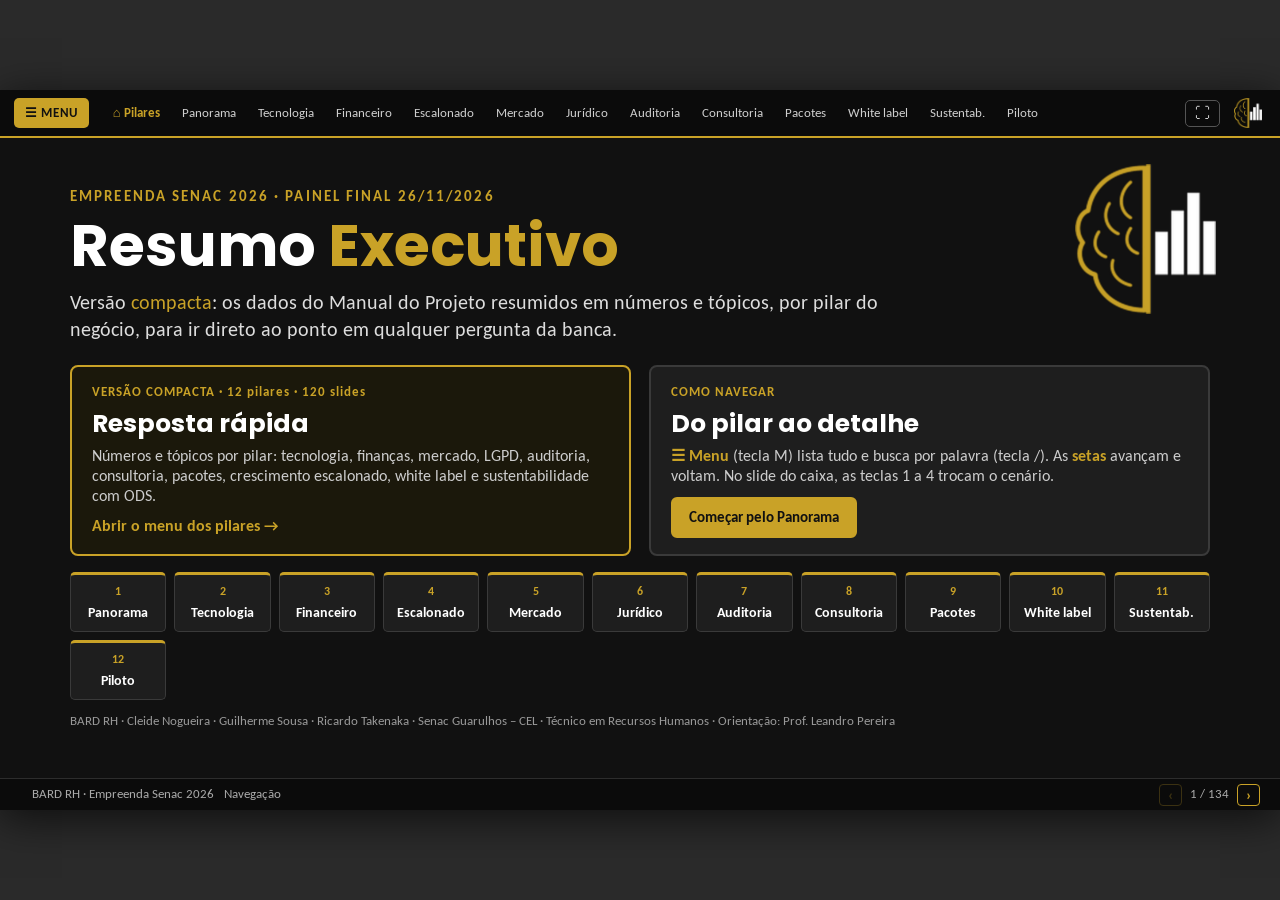
==== commit fd9da1b6: "Add files via upload" ====
--- a/downloads/BARD-RH-Resumo-Executivo.html
+++ b/downloads/BARD-RH-Resumo-Executivo.html
@@ -73,7 +73,7 @@
 .slide .foot .pg a.off{opacity:.25;pointer-events:none}
 /* selos */
 .chip{display:inline-block;font-size:.66em;font-weight:700;letter-spacing:.05em;padding:.12em .55em;border-radius:99px;color:#fff;vertical-align:middle;white-space:nowrap}
-.tag-V{background:#2F7D4F}.tag-R{background:#3B6EA5}.tag-E{background:#B58B0A}.tag-C{background:#C2571A}.tag-H{background:#6B6B6B}
+.tag-V{background:#2F7D4F}.tag-K{background:#2F7D4F}.tag-R{background:#3B6EA5}.tag-E{background:#B58B0A}.tag-C{background:#C2571A}.tag-H{background:#6B6B6B}
 .tagbar{display:inline-flex;gap:6px;align-items:center}
 /* ---------- layouts ---------- */
 .stats{display:grid;gap:18px;height:100%;align-content:stretch}
@@ -343,7 +343,7 @@
   <div id="trees"><div id="tree"></div><div id="treef"></div></div>
  </div>
 </div>
-<script>window.HUB={"pillars": [{"key": "pan", "num": 0, "short": "Panorama", "name": "Panorama do negócio", "q": "O que é o BARD RH e quanto custa, rende e demora em números?", "intro": "O negócio em um slide, os números-chave e como ler os selos de confiança.", "first": 3, "n": 6, "full": []}, {"key": "tec", "num": 1, "short": "Tecnologia", "name": "Tecnologia", "q": "Como é a infraestrutura, o que acontece se a IA ou o serviço cair e como a plataforma será acessível?", "intro": "Infraestrutura e custos, recursos da plataforma, segurança, planos de contingência (IA e queda de serviço) e acessibilidade.", "first": 10, "n": 11, "full": []}, {"key": "fin", "num": 2, "short": "Financeiro", "name": "Dados financeiros", "q": "Quanto precisa, quando volta e como fica o caixa semestre a semestre?", "intro": "Métricas para investidores e simulação do caixa por semestre, com filtro de cenário, até o retorno do capital.", "first": 22, "n": 11, "full": []}, {"key": "esc", "num": 3, "short": "Escalonado", "name": "Crescimento escalonado", "q": "Como a estrutura cresce sem comprometer o caixa e quando cada degrau entra?", "intro": "Custo fixo em degraus, investimento em etapas, marketing em camadas, gatilhos e regras de parada.", "first": 34, "n": 8, "full": []}, {"key": "mer", "num": 4, "short": "Mercado", "name": "Mercado e pesquisa realizada", "q": "Qual é o mercado, o que foi pesquisado e o que a pesquisa mudou?", "intro": "Números do problema e do mercado, ênfase na pesquisa com decisores, concorrência e estratégia de entrada.", "first": 43, "n": 11, "full": []}, {"key": "lgpd", "num": 5, "short": "Jurídico", "name": "Jurídico e LGPD: plano de ações", "q": "Como a equipe se protege juridicamente, com candidatos e com empresas clientes?", "intro": "Seis frentes de risco apontadas pelo advogado: LGPD (papéis, bases, direitos, anonimização), LAI, trabalhista, civil, responsabilidade solidária e checklists por público.", "first": 55, "n": 18, "full": []}, {"key": "aud", "num": 6, "short": "Auditoria", "name": "Auditoria", "q": "Quem audita a plataforma e como as empresas usuárias são auditadas?", "intro": "Duas frentes: auditoria da plataforma (garantia a clientes e candidatos) e auditoria do uso pelas empresas (índice de maturidade).", "first": 74, "n": 10, "full": []}, {"key": "con", "num": 7, "short": "Consultoria", "name": "Consultoria sob demanda", "q": "O que vendemos além da plataforma, por quanto e com qual margem?", "intro": "Catálogo de serviços, quando vender, processo, cronograma, efeito na viabilidade, capacidade e riscos.", "first": 85, "n": 8, "full": []}, {"key": "pac", "num": 8, "short": "Pacotes", "name": "Pacotes de serviços", "q": "O que cada público compra, por quanto e quando compensa?", "intro": "Preços e produtos para empresas (vaga, consultora, pacote, projeto) e planos do candidato, com margens e regras.", "first": 94, "n": 10, "full": []}, {"key": "wl", "num": 9, "short": "White label", "name": "White label", "q": "Vamos licenciar a plataforma? Para quem, quando e com que retorno?", "intro": "Explicação breve, opções, o que construir, números por licenciado, efeito por cenário e condições para começar.", "first": 105, "n": 6, "full": []}, {"key": "sus", "num": 10, "short": "Sustentab.", "name": "Sustentabilidade e ODS", "q": "O BARD RH é sustentável? Quais ODS ele atende na prática e o que já dá para medir?", "intro": "Resumo das três dimensões (social, econômica e ambiental), os ODS 8, 10 e 4 na prática, indicadores, governança, limites e a resposta pronta para a banca.", "first": 112, "n": 12, "full": []}], "slides": [{"id": "cover", "kind": "cover", "part": "0", "sec": null, "title": "Resumo Executivo · Hub", "no": 1}, {"id": "menu", "kind": "menu", "part": "0", "sec": null, "title": "Menu do modo compacto: pilares do negócio", "no": 2}, {"id": "S-pan", "kind": "sec", "part": "pan", "sec": "pan", "title": "Panorama do negócio", "no": 3}, {"id": "pan-1", "part": "pan", "sec": "pan", "layout": "cards", "title": "BARD RH em um slide", "sub": "Empresa de RH com plataforma própria: a IA explica, uma pessoa decide, tudo fica registrado", "data": {"items": [["Problema", "77% dos profissionais já ficaram sem resposta depois de uma entrevista; rotatividade ≈ 51% ao ano; vaga por agência custa R$ 1.500 a R$ 3.775.", "V"], ["Solução", "Parecer explicado por critério, resposta a todos os candidatos, decisão humana com justificativa e trilha de auditoria."], ["Modelo", "Candidato grátis. Empresa paga por vaga: R$ 390 (plataforma), R$ 1.290 (com consultora) ou R$ 1.590 (pacote de 5).", "H"], ["Validação", "3 decisores ouvidos: 3 de 3 rejeitam mensalidade e 3 de 3 aceitam R$ 200 a R$ 400. Protótipo em simulação e pré-banca em 09/11.", "V"], ["Dinheiro", "Investimento de R$ 25.403, equilíbrio de 8 a ≈ 25 vagas pagas por mês, capital de volta no mês 34 (realista).", "R"], ["Limites", "Nada foi vendido. Preço, volume e piloto são hipóteses; a empresa não opera nem vende durante a competição.", "H"]], "cols": 3, "note": null}, "src": "Dossiê pp. 1, 10, 57, 100", "tag": null, "kind": "slide", "no": 4, "k": 1, "kn": 6}, {"id": "pan-2", "part": "pan", "sec": "pan", "layout": "stats", "title": "Números-chave 1 · Dinheiro e retorno", "sub": "Modelo mensal de 120 meses, com custos em degraus e marketing em camadas", "data": {"items": [["R$ 25.403", "investimento inicial: R$ 19.430 antes do piloto + R$ 5.973 de lançamento", "E"], ["R$ 44.805", "pico de capital no realista (mês 8); pessimista R$ 51.485 (mês 16); otimista R$ 41.832 (mês 6)", "R"], ["Mês 34", "retorno do capital no realista; otimista mês 26; pessimista mês 59 (cenário de parada)", "R"], ["R$ 91.874", "caixa acumulado no mês 60 (realista); TIR de 48% a.a. em 60 meses; VPL +R$ 25.106", "R"]], "note": "Pessimista: caixa de R$ 2.252 no mês 60, ROI 0,09. Otimista: R$ 350.941 no mês 60. Pico de capital cabe em ≈ R$ 56 mil com folga de 25%."}, "src": "Dossiê pp. 100, 107 e 113", "tag": "R", "kind": "slide", "no": 5, "k": 2, "kn": 6}, {"id": "pan-3", "part": "pan", "sec": "pan", "layout": "stats", "title": "Números-chave 2 · Preço, margem e equilíbrio", "sub": "Cobrança por contratação: a empresa paga quando contrata, não por mensalidade", "data": {"items": [["R$ 390 · R$ 1.290", "preço por vaga: com plataforma / com consultora de RH (pacote de 5: R$ 1.590)", "E"], ["R$ 274,64", "margem líquida por vaga no mix 65/35 (preço médio R$ 705), já com imposto e auditoria", "R"], ["8 · 17,5 · 24,8 · 28,2", "vagas pagas por mês para cobrir cada degrau do custo fixo (R$ 2.204 → 4.817 → 6.821 → 7.744)", "R"], ["≈ 110", "vagas pagas no 1º ano do realista (20 no mês 12; 35 no 24; 50 no 36)", "E"]], "note": null}, "src": "Dossiê pp. 101, 105 e 107", "tag": "R", "kind": "slide", "no": 6, "k": 3, "kn": 6}, {"id": "pan-4", "part": "pan", "sec": "pan", "layout": "stats", "title": "Números-chave 3 · Aquisição, mercado e custo da IA", "sub": null, "data": {"items": [["R$ 549", "CAC máximo (1/3 do LTV de R$ 1.648); CAC total de R$ 371 no realista", "E"], ["R$ 46.400", "marketing em 36 meses no realista (pessimista R$ 30.213; otimista R$ 109.408)", "R"], ["R$ 0,0431", "custo de IA por currículo analisado (medição com 40 registros); ≈ R$ 6,46 por vaga", "V"], ["77%", "dos profissionais já ficaram sem resposta após uma entrevista; 59% do saldo de empregos veio de micro e pequenas empresas", "V"]], "note": "Só os dados de mercado, preços de lista e a medição de custo de IA têm fonte externa ou própria. CAC e conversões são hipóteses."}, "src": "Dossiê pp. 10–11, 49 e 89", "tag": null, "kind": "slide", "no": 7, "k": 4, "kn": 6}, {"id": "pan-5", "part": "pan", "sec": "pan", "layout": "table", "title": "Selos de confiança dos dados", "sub": null, "data": {"cols": ["Selo", "Significa", "Como falar na banca"], "rows": [["VERIFICADO", "Tem fonte externa (pesquisa, preço público de lista, medição própria)", "Pode ser dito como fato, citando a fonte"], ["RECALCULADO", "Resultado do modelo mensal de 120 meses, com as premissas do dossiê", "Dizer \"no modelo da equipe\", com as premissas"], ["ESTIMATIVA", "Estimativa de mercado ou da equipe, ainda sem orçamento real", "Dizer \"estimamos\"; mostrar a faixa"], ["CONFIRMAR", "Depende de contador, advogado ou terceiro", "Dizer que está pendente e quem confirma"], ["HIPÓTESE", "Premissa não testada (preço, volume, conversão, CAC)", "Dizer que será testada no piloto"], ["†", "Levantado depois da entrega do plano de negócios", "Citar como \"revisão pós pré-banca\""]], "hl": [], "first": true, "note": "Regra da competição: o BARD RH não opera nem é comercializado durante o Empreenda Senac 2026. Preço, cobrança, piloto e receita descrevem o plano para depois da competição e são hipóteses da equipe. Nada foi vendido.", "widths": [2.0, 5.6, 4.6]}, "src": "Dossiê pp. 1 e 7", "tag": null, "kind": "slide", "no": 8, "k": 5, "kn": 6}, {"id": "pan-6", "part": "pan", "sec": "pan", "layout": "cards", "title": "Avisos de consistência: leia antes de responder", "sub": null, "data": {"items": [["Marketing e viabilidade juntos", "Os estudos 09 (v3) e 16 (v2) foram refeitos juntos em 14/11 e usam os mesmos números. Sempre citar os dois em conjunto."], ["O pessimista é cenário de parada", "Fecha no mês 59 só sob 3 premissas de custo não confirmadas. Apresentar como stop-loss, não como cenário que fecha."], ["Tudo é hipótese, nada foi vendido", "Preços, volumes, custos de canal, conversões, horas de profissionais e retenção são hipóteses da equipe. Só os dados VERIFICADOS têm fonte externa."], ["Pendentes", "Orçamentos reais de profissionais, parecer jurídico formal (18+, CRP, LGPD, alto risco de IA; há orientação preliminar de advogado), base real de empresas-alvo, autorização de nomes e parceiros, Triângulo de Aderência e a apresentação em si."], ["Rótulos de série", "Os estudos 13, 14 e 15 trazem \"de 15\" e o 16 traz \"de 16\": todos pertencem à mesma série de 16 documentos."], ["Fora do volume", "Os documentos 05 (rotinas de RH), 07 (termo), 08 (fontes), 10 (perguntas da banca) e 11 (placar) não integram o dossiê; as fontes de cada estudo constam ao final dele."]], "cols": 3, "note": null}, "src": "Dossiê p. 7", "tag": null, "kind": "slide", "no": 9, "k": 6, "kn": 6}, {"id": "S-tec", "kind": "sec", "part": "tec", "sec": "tec", "title": "Tecnologia", "no": 10}, {"id": "tec-1", "part": "tec", "sec": "tec", "layout": "stats", "title": "Tecnologia em números", "sub": "O que pesa é tratar dados de pessoas com responsabilidade (DPO, jurídico, segurança) e manter o software", "data": {"items": [["R$ 598", "por mês de infraestrutura técnica no piloto (era R$ 218,75 na 1ª versão)", "R"], ["R$ 4.817", "custo fixo mensal da estrutura de piloto (R$ 7.346 na estrutura completa de referência)", "R"], ["< R$ 10", "de IA por vaga: ≈ R$ 6,46 com 150 currículos, menos de 2% do preço de R$ 390", "V"], ["R$ 14.400 + 8.500", "desenvolvimento para produção (120 h) e teste de segurança, no investimento inicial", "E"]], "note": "Na v3 do estudo 09 o custo fixo é escalonado (R$ 2.204, R$ 4.817 e R$ 6.821) e a divulgação passa ao marketing; equilíbrio de 8 a ≈ 25 vagas por mês."}, "src": "Dossiê p. 47", "tag": null, "kind": "slide", "no": 11, "k": 1, "kn": 11}, {"id": "tec-2", "part": "tec", "sec": "tec", "layout": "table", "title": "Arquitetura em cinco camadas", "sub": "O protótipo (IA generativa, revisado pelo docente de TI) roda em simulação com dados de demonstração", "data": {"cols": ["Camada", "Piloto", "Crescimento (acima de 40 vagas/mês)"], "rows": [["Aplicação web e API", "1 servidor de produção (2 vCPU, 8 GB), HTTPS e proxy; 1 de homologação", "2 servidores de produção (4 vCPU, 16 GB) com balanceador"], ["Banco de dados", "PostgreSQL gerenciado com criptografia em repouso (2 GB) e backup", "Banco de 4 GB com alta disponibilidade"], ["Currículos", "Armazenamento de objetos criptografado (100 GB), link assinado, retenção por vaga", "250 GB, com ciclo de vida"], ["IA generativa", "API do modelo Claude Sonnet 5.5 chamada pelo servidor, sem nome, CPF ou contato", "Idem, com fila e limite por vaga"], ["E-mail, cobrança e nota fiscal", "SES para resposta a todos; gateway Pix e cartão; emissor de NFS-e (100/mês)", "Idem; excedente de R$ 0,11 por nota"]], "hl": [], "first": true, "note": null, "widths": [2.4, 5.6, 4.2]}, "src": "Dossiê p. 47", "tag": null, "kind": "slide", "no": 12, "k": 2, "kn": 11}, {"id": "tec-3", "part": "tec", "sec": "tec", "layout": "table", "title": "Cotação de recursos (preços de lista de 10/11/2026)", "sub": null, "data": {"cols": ["Item", "Referência", "Mensal", "Tipo"], "rows": [["Servidor de produção (2 vCPU, 8 GB)", "Hostinger, renovação (promoção: R$ 42,99)", "R$ 77,99", "Preço público"], ["Servidor de homologação (1 vCPU, 4 GB)", "Hostinger, renovação", "R$ 59,99", "Preço público"], ["Banco gerenciado com criptografia (2 GB)", "AWS Lightsail, US$ 30 (o de US$ 15 não tem criptografia em repouso)", "R$ 165,30", "Público; confirmar"], ["Emissor de nota fiscal (100/mês)", "Focus NFe, plano Solo", "R$ 94,90", "Preço público"], ["DPO externo", "Piso de oferta (Confidata)", "R$ 1.500", "Pedir proposta"], ["Jurídico consultivo (trabalhista e LGPD)", "Retainer", "R$ 800", "Estimativa"], ["Contabilidade (Simples)", "Média de mercado", "R$ 490", "Média"], ["Desenvolvedor sob demanda", "R$ 120/h (pleno R$ 90 a 180, JobRise 2026)", "R$ 1.200 a 2.400", "Estimativa"]], "hl": [], "first": true, "note": "Câmbio de R$ 5,51/dólar. Usa-se o preço de renovação, não o promocional. Gateway sem mensalidade (Pix R$ 1,59; cartão R$ 0,49 + 2,99%, Asaas). Não inclui seguro cibernético nem auditoria externa de IA.", "widths": [3.8, 4.8, 1.8, 1.8]}, "src": "Dossiê p. 48", "tag": null, "kind": "slide", "no": 13, "k": 3, "kn": 11}, {"id": "tec-4", "part": "tec", "sec": "tec", "layout": "stats", "title": "Custo de IA por vaga", "sub": "Claude Sonnet 5.5 a US$ 2 (entrada) e US$ 10 (saída) por milhão de tokens, verificado em 10/11/2026; protocolo de 06/11 com aval do Prof. Leandro Pereira", "data": {"items": [["R$ 0,0431", "média por currículo analisado (mediana R$ 0,0421; P90 ≈ R$ 0,0489; máximo R$ 0,0587)", "V"], ["≈ R$ 6,46", "uma vaga com 150 currículos (P90: ≈ R$ 7,34)", "E"], ["≈ R$ 129", "por mês com 20 vagas (mês 12 do realista)", "E"], ["≈ R$ 216", "por mês com 5.000 candidatos e 1 análise cada", "E"]], "note": "Volume de 150 currículos por vaga é hipótese; custo linear no volume, no câmbio e no preço do modelo. Controles: limite por vaga, cache, troca de modelo só após teste."}, "src": "Dossiê p. 49", "tag": null, "kind": "slide", "no": 14, "k": 4, "kn": 11}, {"id": "tec-5", "part": "tec", "sec": "tec", "layout": "compare", "title": "Recursos da plataforma: o que existe e o que é planejado", "sub": null, "data": {"cols": [{"h": "Existe no protótipo (simulação)", "items": ["Parecer por critério", "Decisão humana registrada", "Trilha de auditoria"], "hl": true}, {"h": "Planejado", "items": ["Painel de alertas e relatório da vaga", "Alerta de critérios proibidos", "Cobrança por Pix e cartão", "Banco de candidatos com consentimento", "Roadmap com validação, trilhas, simulador e certificado"], "hl": false}, {"h": "A confirmar com especialistas", "items": ["Reembolso, prorrogação e devolução de unidades (advogado)", "Nota fiscal (contador)", "Menores de 18 anos e CRP (parecer jurídico formal pendente)", "Links dos cursos gratuitos"], "hl": false}], "note": "O manual não substitui contrato nem assessoria jurídica. Prazos, horas, preços e permanência são hipóteses sem teste."}, "src": "Dossiê p. 25", "tag": null, "kind": "slide", "no": 15, "k": 5, "kn": 11}, {"id": "tec-6", "part": "tec", "sec": "tec", "layout": "table", "title": "Segurança e conformidade em seis frentes", "sub": null, "data": {"cols": ["Tema", "Medida", "Base"], "rows": [["Dados pessoais", "Mapa de dados, base legal por finalidade, retenção e descarte por vaga", "LGPD"], ["Decisão automatizada", "Parecer explicado, revisão humana, canal para pedir revisão", "LGPD art. 20; PL 2338/2023"], ["Acesso", "Perfis, autenticação forte, registro de acessos", "OWASP ASVS"], ["Criptografia", "TLS e criptografia em repouso, chaves em cofre", "Boas práticas"], ["Incidentes", "Plano de resposta e comunicação à ANPD e aos titulares", "LGPD art. 48"], ["DPO mesmo sendo pequena", "A Res. CD/ANPD 2/2022 dispensa pequeno porte, exceto alto risco (tecnologia emergente + decisão automatizada sobre perfil profissional): tende a se enquadrar. CONFIRMAR", "ANPD"], ["Anonimização", "Filtro de currículo, máscara nas telas e métricas agregadas (PROPOSTA)", "LGPD, arts. 12 e 13"]], "hl": [], "first": true, "note": "O art. 20 garante pedir revisão e informações sobre critérios, mas não exige que a revisão seja humana: a decisão humana é escolha de desenho do BARD RH. Orientação geral, não parecer jurídico.", "widths": [2.6, 6.8, 2.8]}, "src": "Dossiê pp. 49–50", "tag": null, "kind": "slide", "no": 16, "k": 6, "kn": 11}, {"id": "tec-contIA", "part": "tec", "sec": "tec", "layout": "table", "title": "Contingência 1/2 · Se a IA falhar, errar ou mudar", "sub": "Dossiê: limite por vaga, cache, troca de modelo após teste e auditoria mensal de 10% dos pareceres. O resto é proposta para validar com o desenvolvedor", "data": {"cols": ["Situação", "Sinal", "Resposta", "Quem", "Origem"], "rows": [["IA fora do ar ou lenta (API do modelo)", "Parecer atrasa; fila cresce", "Fila com nova tentativa automática; aviso ao candidato com prazo; triagem manual pelo checklist de critérios (a decisão final já é humana)", "Desenvolvedor e Cleide Nogueira", "PROPOSTA"], ["Preço ou câmbio da IA sobem", "Custo por vaga acima de R$ 10", "Limite por vaga, cache, troca de modelo só após teste, revisão trimestral", "Ricardo Takenaka", "Dossiê"], ["Parecer errado ou enviesado", "Amostra mensal de 10% com erro", "Pessoa de RH revisa; botão \"pedir revisão\"; modelo suspenso e triagem manual até corrigir", "Cleide e DPO", "PROPOSTA"], ["Fornecedor muda regras ou descontinua o modelo", "Aviso do fornecedor ou queda de qualidade", "Camada de IA isolada para trocar de modelo sem refazer o produto; teste antes da troca", "Desenvolvedor", "PROPOSTA"]], "hl": [], "first": true, "note": "Metas de prazo (ex.: resposta em 24 h com IA fora do ar) ainda não existem: definir com o desenvolvedor antes do piloto.", "widths": [2.2, 1.9, 4.3, 1.7, 1.1]}, "src": "Dossiê pp. 49–50; proposta da gaveta", "tag": "P", "kind": "slide", "no": 17, "k": 7, "kn": 11}, {"id": "tec-contServ", "part": "tec", "sec": "tec", "layout": "table", "title": "Contingência 2/2 · Queda de serviço, pagamento, dados e pessoas", "sub": "Complementa a contingência de IA: o que fazer quando o serviço inteiro cai", "data": {"cols": ["Situação", "Resposta", "Origem"], "rows": [["Servidor ou banco indisponível", "Backup diário e teste mensal de restauração; ambiente de homologação separado; página de status e aviso por e-mail. Metas a definir: perda máxima de 24 h de dados (backup diário) e retorno em até 4 h", "Dossiê + PROPOSTA"], ["Pagamento (Pix/cartão) ou nota fiscal falham", "Dois meios de pagamento (Pix e cartão) e vaga só publica após confirmação; reemissão manual da nota fiscal", "PROPOSTA"], ["Incidente de segurança ou vazamento", "Plano de resposta com papéis; comunicar ANPD e titulares em até 3 dias úteis (Res. CD/ANPD 15/2024)", "Dossiê + LEI"], ["Dependência do desenvolvedor", "Documentação, repositório compartilhado e horas sob demanda", "Dossiê"], ["Vaga em curso durante a queda", "Prazos de 60 dias da vaga e da garantia pausam durante a indisponibilidade; candidato e empresa são avisados", "PROPOSTA"]], "hl": [], "first": true, "note": "Regra de prazos pausados precisa entrar no termo de uso (CONFIRMAR com advogado).", "widths": [2.4, 6.4, 1.5]}, "src": "Dossiê pp. 50, 114; Res. CD/ANPD 15/2024; proposta", "tag": "P", "kind": "slide", "no": 18, "k": 8, "kn": 11}, {"id": "tec-acc1", "part": "tec", "sec": "tec", "layout": "cards", "title": "Acessibilidade 1/2 · Base legal e o que ajustar na tela", "sub": "Recursos que podem ser adotados no portal do candidato e no painel da empresa", "data": {"items": [["Base legal e padrão", "A Lei Brasileira de Inclusão (13.146/2015, art. 63) exige acessibilidade nos sites de empresas com sede ou representação comercial no País. Padrão técnico: ABNT NBR 17225:2025, alinhada à WCAG 2.2. Meta: nível AA.", "L"], ["Teclado e leitor de tela", "Tudo operável só com teclado, foco visível, ordem lógica de leitura, rótulos em todos os campos e testes com leitor de tela (NVDA e VoiceOver).", "P"], ["Leitura e cor", "Contraste mínimo de 4,5:1, zoom de 200% sem perder conteúdo, alvos de toque de pelo menos 24×24 px (WCAG 2.2) e nada que dependa só da cor: o semáforo do IMU leva texto.", "P"], ["Formulários e login sem barreira", "Mensagens de erro claras, não pedir o mesmo dado duas vezes, login sem enigma ou teste cognitivo (WCAG 2.2) e tempo suficiente para responder.", "P"]], "cols": 2, "note": "Padrão adotado como meta da equipe; nada disso foi testado no protótipo."}, "src": "Lei 13.146/2015; WCAG 2.2 (W3C, 2023); ABNT NBR 17225:2025", "tag": null, "kind": "slide", "no": 19, "k": 9, "kn": 11}, {"id": "tec-acc2", "part": "tec", "sec": "tec", "layout": "cards", "title": "Acessibilidade 2/2 · Conteúdo, vagas inclusivas e prova", "sub": "Acessibilidade também de quem contrata e de quem é avaliado", "data": {"items": [["Linguagem simples", "Parecer explicado em frases curtas, resumo antes do detalhe e glossário dos critérios: ajuda quem tem dificuldade de leitura e todos os outros.", "P"], ["Vídeos e Libras", "Legendas e transcrição nos vídeos de demonstração, texto alternativo nas imagens e opção de tradutor de Libras (VLibras, do governo federal).", "P"], ["Vaga inclusiva", "Campo opcional para adaptações e alerta contra critérios discriminatórios (já planejado). Empresas com 100 ou mais empregados têm cota de 2% a 5% para pessoas com deficiência (Lei 8.213/1991, art. 93).", "L"], ["Provar e manter", "Declaração de acessibilidade com canal para relatar barreira, teste automático a cada versão e revisão anual junto do teste de segurança.", "P"]], "cols": 2, "note": "Dado sensível (como deficiência) só entra se o candidato informar e consentir: ver pilar Jurídico e LGPD."}, "src": "Lei 8.213/1991; proposta da gaveta", "tag": null, "kind": "slide", "no": 20, "k": 10, "kn": 11}, {"id": "tec-accPlano", "part": "tec", "sec": "tec", "layout": "steps", "title": "Acessibilidade: plano em três fases", "sub": "Proposta de sequência; custos só estimados com a hora do desenvolvedor do dossiê", "data": {"items": [["1 · Antes do piloto", "Contraste, rótulos, foco e teclado no design; teste automático. Cabe nas 80 h de desenvolvimento previstas."], ["2 · No piloto", "Teste manual com leitor de tela e com 2 ou 3 usuários com deficiência; declaração de acessibilidade e canal de contato."], ["3 · Na operação", "Revisão a cada versão e auditoria anual. Cada 10 h extras de desenvolvimento custam R$ 1.200 (R$ 120/h)."]], "note": null}, "src": "Proposta da gaveta; hora de R$ 120 (Dossiê p. 48)", "tag": "P", "kind": "slide", "no": 21, "k": 11, "kn": 11}, {"id": "S-fin", "kind": "sec", "part": "fin", "sec": "fin", "title": "Dados financeiros", "no": 22}, {"id": "fin-1", "part": "fin", "sec": "fin", "layout": "stats", "title": "Viabilidade em quatro números", "sub": "Cobrança por contratação, custos fixos em degraus, investimento em etapas e marketing em camadas", "data": {"items": [["8 a 25 vagas", "pagas por mês para cobrir o custo fixo (degrau mínimo até a operação completa; margem líquida R$ 274,64)", "R"], ["R$ 25.403", "investimento inicial: R$ 19.430 antes do piloto + R$ 5.973 de lançamento", "E"], ["≈ R$ 45 mil", "pico de capital no realista (mês 8); R$ 51 mil no pessimista; R$ 42 mil no otimista", "R"], ["Mês 34", "retorno do capital no realista; mês 26 no otimista; mês 59 no pessimista", "R"]], "note": "Nada foi vendido. Todos os números são estimativa de mercado ou hipótese; o modelo mensal tem 120 meses."}, "src": "Dossiê p. 100", "tag": "R", "kind": "slide", "no": 23, "k": 1, "kn": 11}, {"id": "fin-2", "part": "fin", "sec": "fin", "layout": "table", "title": "Investimento inicial em etapas", "sub": null, "data": {"cols": ["Item", "v2.1", "v3: antes do piloto", "Diferido"], "rows": [["Itens do plano de negócios (formalização, domínio, gateway, identidade)", "R$ 3.450", "R$ 3.450", "—"], ["Desenvolvimento para produção (R$ 120/h)", "R$ 14.400 (120 h)", "R$ 9.600 (80 h)", "R$ 4.800 (40 h) ao chegar a 28 vagas/mês"], ["Jurídico inicial", "R$ 3.000", "R$ 3.000", "—"], ["Registro da marca no INPI (2 classes)", "R$ 880", "R$ 880", "—"], ["Teste de segurança", "R$ 8.500", "R$ 2.500 (etapa A)", "R$ 8.500 (etapa B) com 12 vagas/mês"], ["Total antes do piloto", "R$ 30.230", "R$ 19.430", "R$ 13.300"], ["Lançamento (marketing, camada 0)", "R$ 10.934", "R$ 5.973", "—"], ["Investimento do modelo", "R$ 41.164", "R$ 25.403", "—"], ["Piloto de 2 meses sem cobrança (2 × R$ 2.204)", "R$ 9.635", "R$ 4.408", "—"], ["Total até a primeira cobrança (sem lançamento)", "R$ 39.865", "R$ 23.838", "—"]], "hl": [5, 7], "first": true, "note": null, "widths": [5.4, 2.2, 2.4, 2.2]}, "src": "Dossiê pp. 102–103", "tag": "E", "kind": "slide", "no": 24, "k": 2, "kn": 11}, {"id": "fin-3", "part": "fin", "sec": "fin", "layout": "chart", "title": "Margem por vaga: onde vai cada real (R$)", "sub": "Margem média do mix 65/35: R$ 314,64 (45% de R$ 705). Com auditoria de R$ 40: R$ 274,64 de margem líquida de referência", "data": {"kind": "stack", "cats": ["Plataforma (R$ 390)", "Consultora (R$ 1.290)", "Pacote (R$ 318/vaga)"], "series": [["Imposto 15,5%", [60.45, 199.95, 49.29]], ["Gateway", [10.77, 33.23, 8.97]], ["IA e e-mail", [6.71, 6.71, 6.71]], ["Suporte", [30, 30, 30]], ["Consultora", [0, 560, 0]], ["Reserva da garantia", [7.34, 71.34, 7.34]], ["Margem", [274.72, 388.77, 215.68]]], "fmt": "R$", "note": "Estresse combinado (imposto 18%, gateway 5%, consultora R$ 110/h, IA +50%): margem média de R$ 194,62 antes da auditoria (≈ R$ 154,62 com ela). É teto de risco, não previsão.", "side": null}, "src": "Dossiê pp. 104–105", "tag": "R", "kind": "slide", "no": 25, "k": 3, "kn": 11}, {"id": "fin-4", "part": "fin", "sec": "fin", "layout": "table", "title": "Métricas para investidores por cenário", "sub": "Investimento de R$ 25.403 em todos os cenários; modelo mensal de 120 meses; nenhuma venda realizada", "data": {"cols": ["Indicador", "Pessimista", "Realista", "Otimista"], "rows": [["Vagas pagas por mês (m12 / m24 / m36)", "10 / 15 / 20", "20 / 35 / 50", "35 / 60 / 90"], ["Receita no ano 1", "R$ 38.775", "R$ 77.550", "R$ 136.065"], ["Pico de capital (mês)", "R$ 51.485 (m16)", "R$ 44.805 (m8)", "R$ 41.832 (m6)"], ["Resultado mensal positivo a partir do mês", "23", "19", "11"], ["Retorno do capital (payback)", "mês 59", "mês 34", "mês 26"], ["Caixa acumulado: mês 24 / 36", "−48.394 / −35.457", "−21.723 / 9.030", "−8.355 / 83.375"], ["Caixa acumulado no mês 60", "R$ 2.252", "R$ 91.874", "R$ 350.941"], ["TIR ao ano em 60 meses", "1,3%", "48,4%", "111,6%"], ["ROI em 60 meses", "0,09", "3,62", "13,81"], ["VPL a 25% a.a. em 60 meses", "−R$ 23.082", "R$ 25.106", "R$ 143.741"]], "hl": [4], "first": true, "note": "Depois do mês 36 o volume é constante (extrapolação). VPL usa taxa de referência da equipe, sem base de mercado.", "widths": [3.6, 2, 2, 2]}, "src": "Dossiê pp. 107, 113", "tag": "R", "kind": "slide", "no": 26, "k": 4, "kn": 11}, {"id": "fin-5", "part": "fin", "sec": "fin", "layout": "cards", "title": "Leitura para um investidor", "sub": null, "data": {"items": [["Realista", "Capital volta no mês 34; TIR 48% a.a. em 60 meses; VPL R$ 25.106. Mas é um negócio pequeno: resultado mensal de ≈ R$ 4,2 mil no mês 36, sem retirada dos sócios e com ≈ 54 h/mês de marketing dos sócios fora do caixa."], ["Otimista", "Atraente (retorno no mês 26), mas exige 90 vagas por mês e ≈ 89 h de marketing por mês."], ["Pessimista", "Devolve no mês 59 e termina o mês 60 com R$ 2.252 (ROI 0,09; VPL −R$ 23.082): ≈ R$ 1,8 mil por mês. Dinheiro parado por 5 anos. Apresentar como cenário de parada: pior que −R$ 55 mil no mês 24, para ou renegocia; perda máxima ≈ R$ 52 mil."], ["Ponto mais frágil", "O volume do realista (20/35/50 vagas por mês), que nenhuma venda sustenta ainda. O piloto de 2 meses com aceite pago é a evidência que falta."]], "cols": 2, "note": null}, "src": "Dossiê p. 121", "tag": "R", "kind": "slide", "no": 27, "k": 5, "kn": 11}, {"id": "fin-sim", "part": "fin", "sec": "fin", "layout": "sim", "title": "Fluxo de caixa por semestre até o ponto de equilíbrio", "sub": null, "data": {"sc": {"pess": {"name": "Pessimista", "pico": 51485, "pico_m": 16, "pos": 23, "pay": 59, "c60": 2252, "vag": "10 / 15 / 20", "txt": "Cenário de parada (stop-loss): se o caixa do mês 24 for pior que −R$ 55 mil, parar ou renegociar. Só fecha com 3 premissas de custo não confirmadas.", "rows": [{"s": 1, "m": 6, "cum": -36311, "exact": false, "vagas": 4, "vexact": true}, {"s": 2, "m": 12, "cum": -46841, "exact": false, "vagas": 10, "vexact": true}, {"s": 3, "m": 18, "cum": -51209, "exact": false, "vagas": 12, "vexact": true}, {"s": 4, "m": 24, "cum": -48394, "exact": true, "vagas": 15, "vexact": true}, {"s": 5, "m": 30, "cum": -43338, "exact": false, "vagas": 18, "vexact": false}, {"s": 6, "m": 36, "cum": -35457, "exact": true, "vagas": 20, "vexact": true}, {"s": 7, "m": 42, "cum": -26030, "exact": false, "vagas": 20, "vexact": false}, {"s": 8, "m": 48, "cum": -16602, "exact": false, "vagas": 20, "vexact": false}, {"s": 9, "m": 54, "cum": -7175, "exact": false, "vagas": 20, "vexact": false}, {"s": 10, "m": 60, "cum": 2252, "exact": true, "vagas": 20, "vexact": false}]}, "real": {"name": "Realista", "pico": 44805, "pico_m": 8, "pos": 19, "pay": 34, "c60": 91874, "vag": "20 / 35 / 50", "txt": "Tolera 30% menos de vagas e ainda devolve o capital (mês 51). Volume de 20 / 35 / 50 vagas é hipótese: nenhuma venda sustenta ainda.", "rows": [{"s": 1, "m": 6, "cum": -35891, "exact": true, "vagas": 8, "vexact": true}, {"s": 2, "m": 12, "cum": -40184, "exact": true, "vagas": 20, "vexact": true}, {"s": 3, "m": 18, "cum": -30820, "exact": false, "vagas": 28, "vexact": true}, {"s": 4, "m": 24, "cum": -21723, "exact": true, "vagas": 35, "vexact": true}, {"s": 5, "m": 30, "cum": -10019, "exact": false, "vagas": 42, "vexact": false}, {"s": 6, "m": 36, "cum": 9030, "exact": true, "vagas": 50, "vexact": true}, {"s": 7, "m": 42, "cum": 29741, "exact": false, "vagas": 50, "vexact": false}, {"s": 8, "m": 48, "cum": 50452, "exact": false, "vagas": 50, "vexact": false}, {"s": 9, "m": 54, "cum": 71163, "exact": false, "vagas": 50, "vexact": false}, {"s": 10, "m": 60, "cum": 91874, "exact": true, "vagas": 50, "vexact": false}]}, "otim": {"name": "Otimista", "pico": 41832, "pico_m": 6, "pos": 11, "pay": 26, "c60": 350941, "vag": "35 / 60 / 90", "txt": "Exige 90 vagas por mês e ≈ 89 h de marketing por mês dos sócios.", "rows": [{"s": 1, "m": 6, "cum": -41832, "exact": true, "vagas": 14, "vexact": true}, {"s": 2, "m": 12, "cum": -37109, "exact": false, "vagas": 35, "vexact": true}, {"s": 3, "m": 18, "cum": -24946, "exact": false, "vagas": 48, "vexact": true}, {"s": 4, "m": 24, "cum": -8355, "exact": true, "vagas": 60, "vexact": true}, {"s": 5, "m": 30, "cum": 26784, "exact": false, "vagas": 75, "vexact": false}, {"s": 6, "m": 36, "cum": 83375, "exact": true, "vagas": 90, "vexact": true}, {"s": 7, "m": 42, "cum": 150266, "exact": false, "vagas": 90, "vexact": false}, {"s": 8, "m": 48, "cum": 217158, "exact": false, "vagas": 90, "vexact": false}, {"s": 9, "m": 54, "cum": 284050, "exact": false, "vagas": 90, "vexact": false}, {"s": 10, "m": 60, "cum": 350941, "exact": true, "vagas": 90, "vexact": false}]}}, "inv": -25403, "deg": [["Mínimo", 2204, "8,0"], ["Enxuta", 4817, "17,5"], ["Completa", 6821, "24,8"], ["Completa + crescimento", 7744, "28,2"]], "note": "Exato (●): marcos do dossiê (realista: meses 6 e 12; todos: 24, 36 e 60; pico, retorno e vagas por mês). Estimado (○): interpolado entre marcos, com volume constante após o mês 36, arredondado ao milhar. Degrau = regra de subida do dossiê (28, 34 e 40 vagas). Peça o extrato mensal do modelo (m7.py) para trocar as estimativas."}, "src": "Dossiê pp. 103–113; interpolação da gaveta", "tag": "R", "kind": "slide", "no": 28, "k": 6, "kn": 11}, {"id": "fin-eq", "part": "fin", "sec": "fin", "layout": "stats", "title": "Três “equilíbrios” que não se confundem", "sub": null, "data": {"items": [["8 a 28 vagas", "por mês: equilíbrio operacional de cada degrau de custo fixo (8,0 · 17,5 · 24,8 · 28,2), com margem líquida de R$ 274,64 por vaga e sem marketing", "R"], ["Mês 19", "resultado mensal positivo e permanente no realista (pessimista mês 23; otimista mês 11). Antes disso há meses positivos que o degrau seguinte consome", "R"], ["Mês 34", "retorno do capital no realista: primeiro mês com caixa acumulado ≥ 0, contando o investimento (pessimista mês 59; otimista mês 26)", "R"]], "note": "Fale “equilíbrio” com a definição: por mês (operacional), mês positivo (resultado) ou retorno (capital)."}, "src": "Dossiê pp. 104–107", "tag": "R", "kind": "slide", "no": 29, "k": 7, "kn": 11}, {"id": "fin-8", "part": "fin", "sec": "fin", "layout": "chart", "title": "Sensibilidade ao volume (realista): mês de retorno do capital", "sub": "Caixa no mês 60: R$ 9.300 · R$ 40.175 · R$ 59.747 · R$ 91.874 · R$ 166.883. Resultado positivo a partir do mês 29 · 25 · 22 · 19 · 16", "data": {"kind": "bar", "cats": ["70% (35 vagas)", "80% (40)", "90% (45)", "100% (50)", "120% (60)"], "series": [["Mês de retorno", [51, 41, 36, 34, 30]]], "fmt": "mês", "note": "O realista aguenta 30% de volume a menos e ainda devolve o capital (mês 51).", "side": null}, "src": "Dossiê p. 108", "tag": "R", "kind": "slide", "no": 30, "k": 8, "kn": 11}, {"id": "fin-9", "part": "fin", "sec": "fin", "layout": "table", "title": "Alavancas: o que antecipa o retorno", "sub": "O volume é a alavanca mais forte e a mais difícil de controlar. O preço da vaga com plataforma (R$ 390 x R$ 490) é a mais barata de testar no piloto", "data": {"cols": ["Alavanca", "Pico de capital (realista)", "Retorno realista", "Caixa mês 60 (realista)", "Retorno pessimista"], "rows": [["Caso-base", "R$ 44.805", "mês 34", "R$ 91.874", "mês 59"], ["Volume 20% maior (60 vagas no mês 36)", "R$ 44.102", "mês 30", "R$ 166.883", "—"], ["Volume 25% maior (62 vagas)", "R$ 43.840", "mês 29", "R$ 180.555", "—"], ["1 projeto sob demanda por mês", "R$ 38.270", "mês 24", "R$ 149.885", "mês 35"], ["White label (Anexo A)", "R$ 44.805", "mês 32", "R$ 151.852", "mês 58"]], "hl": [], "first": true, "note": "Alavancas de preço da v2.1 (R$ 490, R$ 1.590, mix de 50%) não foram recalculadas na v3. Nenhuma alavanca foi validada com decisores.", "widths": [4.2, 2.2, 1.8, 2.4, 1.8]}, "src": "Dossiê p. 110", "tag": "H", "kind": "slide", "no": 31, "k": 9, "kn": 11}, {"id": "fin-stop", "part": "fin", "sec": "fin", "layout": "cards", "title": "Stop-loss e alertas financeiros", "sub": null, "data": {"items": [["Mês 9 com menos de 8 vagas pagas", "Congelar custos novos e rever preço e canal. No pessimista o caixa do mês 9 é −R$ 41.256."], ["Pessimista: caixa do mês 24 pior que −R$ 55 mil", "≈ 14% abaixo dos −R$ 48.394 previstos: congelar ou renegociar custos. Perda máxima ≈ R$ 52 mil."], ["CAC total acima de R$ 549", "Congela o canal de marketing (limite do CAC, não um valor mensal fixo)."], ["Reaberturas acima de 30% ou incidente de segurança", "Rever garantia e triagem; incidente ou reclamação de titular antecipa o degrau seguinte."]], "cols": 2, "note": null}, "src": "Dossiê pp. 111–112, 121", "tag": "R", "kind": "slide", "no": 32, "k": 10, "kn": 11}, {"id": "fin-pend", "part": "fin", "sec": "fin", "layout": "cards", "title": "Pendências que o investidor vai perguntar", "sub": null, "data": {"items": [["Origem do capital", "Pico de R$ 45 a R$ 51 mil (R$ 56 a R$ 64 mil com folga de 25%). Não definida: recursos dos sócios, parceiro, crédito ou pré-vendas.", "C"], ["Retirada dos sócios", "Caso-base sem retirada. Com Anexo III e Fator R, o equilíbrio sobe de ≈ 25 para ≈ 47 vagas e o pessimista deixa de fechar.", "C"], ["Imposto e enquadramento", "Simples Anexo V (15,5% a 18,3%) no caso-base; 6% só com folha ≥ 28%. Decidir com o contador antes do piloto.", "C"], ["Custos sem orçamento", "DPO, jurídico, contabilidade e teste de segurança são estimativa de mercado; 3 propostas reais ainda pendentes.", "C"]], "cols": 2, "note": null}, "src": "Dossiê pp. 105–106, 120–121", "tag": null, "kind": "slide", "no": 33, "k": 11, "kn": 11}, {"id": "S-esc", "kind": "sec", "part": "esc", "sec": "esc", "title": "Crescimento escalonado", "no": 34}, {"id": "esc-1", "part": "esc", "sec": "esc", "layout": "explain", "title": "Crescimento escalonado: explicação rápida", "sub": "Resumo em quatro blocos: o que é, palavras-chave, decisões e exemplos", "data": {"what": "Em vez de montar a estrutura completa desde o início, o BARD RH sobe em degraus. Custo fixo, investimento e marketing só aumentam quando o volume de vagas pagas sustenta o degrau seguinte. Isso protege o caixa e evita pagar hoje por um volume que ainda não existe.", "keys": ["degraus de custo fixo", "gatilho em vagas pagas", "folga de 8% a 10%", "investimento em etapas", "marketing em camadas", "vale de rentabilidade", "stop-loss"], "decisions": [["Quando subir de degrau", "Só quando a margem das vagas cobre o degrau seguinte mais o marketing do mês, com folga de 8% a 10%."], ["Teste de segurança B", "Contratar ao chegar a 12 vagas pagas por mês (R$ 8.500). Antes, só a etapa A de R$ 2.500."], ["Horas de desenvolvimento", "80 h antes do piloto; as 40 h restantes (R$ 4.800) só ao chegar a 28 vagas por mês."], ["Camadas de marketing", "Camada 2 com 20 empresas ativas; camada 3 após 3 meses de resultado ≥ 0; camada 4 após 6 meses ≥ R$ 2.000 por mês."], ["Quando parar", "Mês 9 com menos de 8 vagas pagas; CAC total acima de R$ 549; no pessimista, caixa pior que −R$ 55 mil no mês 24."]], "examples": [["Exemplo 1 · Subir para a enxuta", "28 vagas × R$ 274,64 = R$ 7.690 de margem cobrem os R$ 6.961 exigidos (degrau + marketing + folga). Abaixo disso, o mínimo de R$ 2.204 basta."], ["Exemplo 2 · Por que esperar", "Com 20 vagas, o resultado mensal no degrau mínimo é +R$ 3.289; na completa já seria −R$ 1.328. Subir cedo vira prejuízo."], ["Exemplo 3 · O pessimista", "Nunca passa de 20 vagas e fica no mínimo. Subir para a enxuta já com 18 vagas leva o caixa do mês 60 a −R$ 83.566."]], "note": null}, "src": "Dossiê pp. 103–112, 117", "tag": "R", "kind": "slide", "no": 35, "k": 1, "kn": 8}, {"id": "esc-2", "part": "esc", "sec": "esc", "layout": "chart", "title": "Custo fixo mensal por degrau (R$) e equilíbrio de cada um", "sub": "Equilíbrio em vagas pagas por mês: 8,0 · 17,5 · 24,8 · 28,2 (mix 65/35, margem líquida R$ 274,64, sem marketing)", "data": {"kind": "bar", "cats": ["Mínimo (mês 1 até 28 vagas)", "Enxuta (28 vagas)", "Completa (34 vagas)", "Completa + crescimento (> 40 vagas)"], "series": [["Custo fixo por mês (R$)", [2204, 4817, 6821, 7744]]], "fmt": "R$", "note": "Regra de subida: o degrau seguinte só entra quando a margem das vagas cobre o degrau + marketing do mês, com folga de 8% a 10% (28 vagas: R$ 7.690 cobre R$ 6.961; 34 vagas: R$ 9.338 cobre R$ 8.621).", "side": null}, "src": "Dossiê pp. 103–104", "tag": "R", "kind": "slide", "no": 36, "k": 2, "kn": 8}, {"id": "esc-3", "part": "esc", "sec": "esc", "layout": "table", "title": "Os quatro degraus: gatilho, custo e o que entra", "sub": "Margem líquida de R$ 274,64 por vaga (mix 65/35, com auditoria), sem marketing. Inclui contingência de 5%", "data": {"cols": ["Degrau", "Entra quando", "Custo fixo/mês", "Equilíbrio (vagas/mês)", "O que muda"], "rows": [["Mínimo", "Mês 1", "R$ 2.204", "8,0", "DPO R$ 587, jurídico R$ 300, contabilidade R$ 259, infraestrutura R$ 353, desenvolvedor 5 h"], ["Enxuta", "28 vagas por mês", "R$ 4.817", "17,5", "DPO R$ 1.500, jurídico R$ 800, contabilidade R$ 490, infraestrutura R$ 598, desenvolvedor 10 h"], ["Completa", "34 vagas por mês", "R$ 6.821", "24,8", "Desenvolvedor 20 h; teste de segurança independente rateado"], ["Completa + crescimento", "Mais de 40 vagas por mês", "R$ 7.744", "28,2", "+ R$ 923: 2 servidores de 4 vCPU/16 GB e banco com alta disponibilidade"]], "hl": [], "first": true, "note": "Com a etapa A do teste: mínimo R$ 2.423 (equilíbrio 8,8); enxuta R$ 5.561 com o teste B rateado (20,2).", "widths": [2, 2, 1.6, 1.6, 5]}, "src": "Dossiê pp. 103–105, 117", "tag": "R", "kind": "slide", "no": 37, "k": 3, "kn": 8}, {"id": "esc-etapas", "part": "esc", "sec": "esc", "layout": "table", "title": "Etapas de investimento e camadas de marketing: gatilhos", "sub": null, "data": {"cols": ["Etapa", "Gatilho", "Valor"], "rows": [["Antes do piloto", "Decisão da equipe + 3 orçamentos", "R$ 19.430 (itens do plano R$ 3.450; desenvolvimento 80 h R$ 9.600; jurídico R$ 3.000; INPI R$ 880; teste A R$ 2.500)"], ["Lançamento (camada 0)", "Antes do mês 1", "R$ 5.973"], ["Piloto sem cobrança", "Meses 1 e 2", "R$ 4.408 (2 × R$ 2.204)"], ["Teste de segurança B", "12 vagas pagas por mês", "R$ 8.500"], ["Desenvolvimento restante", "28 vagas pagas por mês", "R$ 4.800 (40 h)"], ["Camada 2 · parcerias", "20 empresas ativas", "R$ 450 por mês + comissão e crédito"], ["Camada 3 · testes e encontros", "3 meses seguidos com resultado ≥ 0", "R$ 2.500 (uma vez) + R$ 800 por trimestre"], ["Camada 4 · escala", "6 meses com resultado ≥ R$ 2.000 por mês", "5% da margem do mês anterior, teto R$ 1.000"], ["Camada 5 · white label", "2 cartas de intenção a R$ 1.490+", "R$ 13.100 de desenvolvimento"]], "hl": [], "first": true, "note": null, "widths": [2.6, 3, 5]}, "src": "Dossiê pp. 92–93, 102–103, 117–118", "tag": "E", "kind": "slide", "no": 38, "k": 4, "kn": 8}, {"id": "esc-5", "part": "esc", "sec": "esc", "layout": "table", "title": "Linha do tempo por cenário: quando cada camada entra", "sub": null, "data": {"cols": ["Marco", "Pessimista", "Realista", "Otimista"], "rows": [["Lançamento (camada 0) e camada 1", "mês 0 e mês 1", "mês 0 e mês 1", "mês 0 e mês 1"], ["Camada 2 (20 empresas ativas)", "mês 8", "mês 6", "mês 5"], ["Teste de segurança independente (estudo 09)", "mês 16", "mês 8", "mês 6"], ["Camada 3 (testes e encontros)", "mês 20", "mês 12", "mês 10"], ["Resultado mensal positivo", "mês 23", "mês 19", "mês 11"], ["Camada 4 (escala)", "não liga", "mês 38", "mês 26"], ["Analista PJ", "—", "—", "mês 12"], ["White label: 1ª licença (Anexo A)", "mês 31", "mês 18", "mês 14"]], "hl": [4], "first": true, "note": null, "widths": [5.0, 2.4, 2.4, 2.4]}, "src": "Dossiê p. 97", "tag": null, "kind": "slide", "no": 39, "k": 5, "kn": 8}, {"id": "esc-6", "part": "esc", "sec": "esc", "layout": "table", "title": "Vale de rentabilidade: resultado mensal por volume (sem marketing)", "sub": null, "data": {"cols": ["Estrutura", "10 vagas", "15 vagas", "20 vagas", "25 vagas", "30 vagas", "40 vagas"], "rows": [["Mínimo", "R$ 542", "R$ 1.916", "R$ 3.289", "R$ 4.662", "R$ 6.035", "R$ 8.782"], ["Enxuta", "−R$ 2.071", "−R$ 698", "R$ 675", "R$ 2.049", "R$ 3.422", "R$ 6.168"], ["Completa", "−R$ 4.075", "−R$ 2.702", "−R$ 1.328", "R$ 45", "R$ 1.418", "R$ 4.164"], ["Completa + crescimento", "−R$ 4.998", "−R$ 3.624", "−R$ 2.251", "−R$ 878", "R$ 495", "R$ 3.242"]], "hl": [], "first": true, "note": "Entre ≈ 25 e 35 vagas por mês a subida de degrau consome parte do ganho de volume: por isso a regra de folga de 8% a 10%.", "widths": [3.2, 1.5, 1.5, 1.5, 1.5, 1.5, 1.5]}, "src": "Dossiê p. 105", "tag": null, "kind": "slide", "no": 40, "k": 6, "kn": 8}, {"id": "esc-exemplo", "part": "esc", "sec": "esc", "layout": "timeline", "title": "Exemplo guiado: o realista de 0 a 50 vagas", "sub": null, "data": {"items": [["Mês 0 a 2", "Piloto sem cobrança", "Investimento de R$ 25.403; degrau mínimo; custo de R$ 2.204 por mês."], ["Mês 6", "8 vagas por mês", "É o equilíbrio do degrau mínimo (8,0). Caixa de −R$ 35.891."], ["Mês 8", "12 vagas: teste B", "Entra o teste de segurança de R$ 8.500 e o capital chega ao pico de −R$ 44.805."], ["Mês 18", "28 vagas: enxuta", "A margem cobre o degrau de R$ 4.817 com folga; entra o desenvolvimento restante."], ["Mês 24 a 34", "Completa e retorno", "35 vagas (completa, R$ 6.821). O capital volta no mês 34."], ["Mês 36", "50 vagas por mês", "Acima de 40: infraestrutura de crescimento (R$ 7.744). Caixa de R$ 9.030."]], "note": "Entrada dos degraus em vagas por mês é regra do dossiê; os meses de cada marco vêm dos cenários do realista."}, "src": "Dossiê pp. 107–108, 95", "tag": "R", "kind": "slide", "no": 41, "k": 7, "kn": 8}, {"id": "esc-8", "part": "esc", "sec": "esc", "layout": "steps", "title": "Regras de decisão: go / no-go e parada", "sub": null, "data": {"items": [["Antes de dados reais", "Desenvolvimento (80 h), teste de segurança A, jurídico, contabilidade e DPO contratados, com 3 orçamentos reais."], ["Antes do piloto", "Decisão com contador e advogado sobre o enquadramento (seleção, agenciamento ou trabalho temporário), o regime (Anexo V ou III) e a retirada dos sócios."], ["Fim do mês 2", "Só cobrar se ao menos 2 das 3 a 5 empresas aceitarem pagar uma vaga (meta de conversão de 40%); registrar aceite de R$ 390 e R$ 490."], ["12 vagas por mês", "Contratar o teste independente (etapa B, R$ 8.500)."], ["28 e 34 vagas por mês", "28: estrutura enxuta e 40 h restantes de desenvolvimento; 34: completa; acima de 40: infraestrutura de crescimento."], ["Mês 9 com < 8 vagas pagas", "Congelar custos novos e rever preço e canal. No pessimista o caixa do mês 9 é −R$ 41.256."], ["Parada do pessimista", "Se no mês 24 o caixa acumulado for pior que −R$ 55 mil (≈ 14% abaixo dos −R$ 48.394 previstos): congelar ou renegociar custos. Perda máxima ≈ R$ 52 mil."]], "note": "Também: reaberturas acima de 30% → rever garantia e triagem; incidente de segurança ou reclamação de titular antecipa o degrau seguinte; CAC total acima de R$ 549 congela o canal."}, "src": "Dossiê pp. 111–112 e 121", "tag": null, "kind": "slide", "no": 42, "k": 8, "kn": 8}, {"id": "S-mer", "kind": "sec", "part": "mer", "sec": "mer", "title": "Mercado e pesquisa realizada", "no": 43}, {"id": "mer-1", "part": "mer", "sec": "mer", "layout": "stats", "title": "Mercado: o problema em quatro números", "sub": "Convenia 2025 (n=1.211) · Sólides 2024 · FreelaSemCrise 2026 · entrevistas 09–10/11/2026", "data": {"items": [["77%", "dos profissionais já ficaram sem resposta após uma entrevista (39% na maioria das vezes)", "V"], ["≈ 51%", "rotatividade anual: dizer \"cerca de metade\", nunca 100%", "E"], ["R$ 1.500 a 3.775", "custo de uma vaga via agência para pequena empresa", "V"], ["1 salário mínimo", "por contratação, relatado por quem contrata (n = 1)", "C"]], "note": null}, "src": "Dossiê p. 10", "tag": null, "kind": "slide", "no": 44, "k": 1, "kn": 11}, {"id": "mer-2", "part": "mer", "sec": "mer", "layout": "table", "title": "Do universo à meta de 12 meses", "sub": "Não calculamos mercado em reais: não há base pública confiável de gasto com recrutamento por porte", "data": {"cols": ["Camada", "Lado candidato", "Lado empresa"], "rows": [["Universo", "≈ 5,9 milhões de desocupados (IBGE, PNAD 2º tri./2026)", "≈ 24 milhões de pequenos negócios, incluindo MEIs que raramente contratam. Não chamar de \"clientes\""], ["Alcançável", "3,19 milhões de matrículas na educação profissional, +68,4% em 5 anos (Inep 2025)", "Micro e pequenas empresas: 543,5 mil dos 921,6 mil empregos líquidos do 1º semestre/2026 (59%)"], ["Meta de 12 meses", "5.000 candidatos ativos", "≈ 110 vagas pagas no 1º ano e 20 por mês no mês 12, de ≈ 37 empresas (3 vagas por empresa por ano)"]], "hl": [2], "first": true, "note": "A meta vem do cenário realista do estudo 09. ESTIMATIVA.", "widths": null}, "src": "Dossiê p. 11", "tag": "E", "kind": "slide", "no": 45, "k": 2, "kn": 11}, {"id": "mer-pesq", "part": "mer", "sec": "mer", "layout": "cards", "title": "Pesquisa realizada: o que foi feito", "sub": "Pesquisa primária (entrevistas, protótipo) e secundária (estudos e preços de mercado)", "data": {"items": [["Entrevistas com decisores", "3 empresas (distribuidora, loja de pisos, eventos) em 09 e 10/11/2026; 9 áudios transcritos; quem decide e paga a contratação.", "V"], ["Profissionais de RH", "5 entrevistas anteriores com profissionais de RH e recrutamento (jun. a set./2026). Registro fora do dossiê v6.", "C"], ["Protótipo e testadores", "Protótipo em simulação, testes de bancada e 60 testadores citados na pré-banca; perfil e canal dos 60 ainda a confirmar.", "C"], ["Fontes e preços", "Convenia (n = 1.211), Sólides, Gupy, Robert Half (n = 887), ManpowerGroup, IBGE, Inep, Sebrae/Caged; cotações de 10 e 14/11/2026.", "V"], ["Concorrência", "Pedidos formais de preço a Gupy, InfoJobs e Abler ficaram sem resposta; comparação por critérios públicos.", "V"], ["Pré-banca", "Em 09/11/2026: feedback da Comissão Organizadora aplicado (cobrança por vaga, texto enxuto, números refeitos).", "V"]], "cols": 3, "note": null}, "src": "Dossiê pp. 10, 57–61", "tag": null, "kind": "slide", "no": 46, "k": 3, "kn": 11}, {"id": "mer-4", "part": "mer", "sec": "mer", "layout": "stats", "title": "Achado da pesquisa com decisores", "sub": "Entrevistas de 09 e 10/11/2026 com quem decide e paga contratações em pequenas empresas (distribuição, varejo de pisos, eventos)", "data": {"items": [["3 de 3", "decisores rejeitaram assinatura mensal recorrente, com palavras próprias"], ["3 de 3", "consideraram R$ 200 a R$ 400 aceitável ou baixo, sempre condicionado a algo"], ["2 de 3", "pedem garantia ou qualidade da entrega (reposição, só candidatos qualificados)"], ["1 de 3", "valoriza fortemente o contato humano (lista curta de 2 pré-selecionados)"]], "note": "Decisão da equipe †: trocar assinatura mensal por cobrança por contratação, com garantia de reabertura e opção com consultora de RH. Amostra pequena e de conveniência."}, "src": "Dossiê p. 57", "tag": "V", "kind": "slide", "no": 47, "k": 4, "kn": 11}, {"id": "mer-5", "part": "mer", "sec": "mer", "layout": "table", "title": "Respostas dos decisores, pergunta por pergunta", "sub": null, "data": {"cols": ["Pergunta", "Distribuidora", "Loja de pisos", "Empresa de eventos", "Leitura"], "rows": [["Quanto pagam hoje?", "Nada no LinkedIn; ≈ 6% ao headhunter", "1 salário mínimo por contratação, serviço completo", "Nenhuma plataforma; equipe interna", "A régua é custo por contratação, de zero a 1 salário mínimo ou mais, não assinatura de software"], ["Quem aprova?", "Cada diretor na sua área; conversa com o financeiro", "A dona, com o sócio", "O responsável geral", "Quem fala conosco é quem decide: ciclo de venda curto"], ["R$ 200 a 400 por mês cabem?", "Sim, desde que garanta a contratação; por 1 ou 2 meses", "\"O valor é baixo\", mas pede dois meses de teste", "\"Pode ser eficiente\"; quer pagar só enquanto contrata", "Preço aceito; formato mensal rejeitado"], ["O que faria dizer não?", "Ausência de garantia de contratação", "Candidatos não qualificados; falta de contato humano", "Plano que prenda por mais tempo que o necessário", "Garantia, lista curta de qualidade e liberdade de cancelar"], ["Tempo para contratar?", "Não respondeu", "Não respondeu", "Não respondeu", "Lacuna: medir no piloto"]], "hl": [], "first": true, "note": null, "widths": [1.8, 2.6, 2.6, 2.6, 2.6]}, "src": "Dossiê p. 58", "tag": null, "kind": "slide", "no": 48, "k": 5, "kn": 11}, {"id": "mer-6", "part": "mer", "sec": "mer", "layout": "table", "title": "O que mudou por causa da pesquisa †", "sub": null, "data": {"cols": ["Área", "Antes (07/11)", "Agora (versão 2)"], "rows": [["Cobrança da empresa", "Assinatura mensal: Essencial R$ 200, Profissional R$ 400, Sob demanda desde R$ 900", "Por contratação: plataforma R$ 390, consultora R$ 1.290, pacote de 5 R$ 1.590, sob demanda por proposta"], ["Garantia", "Não havia", "Reabertura sem custo se a pessoa sair em até 90 dias (1 vez por vaga)"], ["Consultoria", "Plano Sob demanda e projetos como porta de entrada", "Consultora dentro da vaga (lista curta de 2 a 3); projetos de cargos e salários e T&D sob demanda"], ["Piloto", "3 a 5 empresas, cobrança após validação", "2 meses sem cobrança, 3 a 5 empresas, com teste de preço por vaga"], ["Unidade do modelo financeiro", "Empresas assinantes ativas", "Vagas pagas por mês; empresas compradoras por ano"], ["Público inicial", "PME com contratação recorrente", "Pequena empresa que contrata poucas vezes e não tem RH; empresas sazonais com pacotes"]], "hl": [], "first": true, "note": null, "widths": [2.6, 4.4, 5.2]}, "src": "Dossiê p. 59", "tag": null, "kind": "slide", "no": 49, "k": 6, "kn": 11}, {"id": "mer-7", "part": "mer", "sec": "mer", "layout": "table", "title": "De onde vem cada número do problema", "sub": "Se a banca perguntar \"de onde vem esse número?\"", "data": {"cols": ["Indicador", "Valor", "Fonte", "Confiança", "Como usar"], "rows": [["Candidatos sem resposta", "77%", "Convenia, nov.–dez./2025, n=1.211", "Alta", "Número principal"], ["Rotatividade anual", "≈ 51% (38% a 56%)", "Sólides 2024; RAIS/CAGED 38,5%–51,8%; Gupy 2026: 56%", "Média", "\"Cerca de metade\""], ["Tempo para fechar vaga", "≈ 40 dias", "Gupy e Glassdoor, sem ano nem método", "Baixa", "Indicativo; medir no piloto"], ["Vaga via agência", "R$ 1.500 a 3.775", "FreelaSemCrise, tabela 2026", "Média", "Substitui 15–30% do salário"], ["Custo relatado", "1 salário mínimo; ≈ 6% a.a. (headhunter)", "Entrevistas 09–10/11/2026, n=1 cada", "Qualitativa", "Confirmar o 6%"], ["Dificuldade de contratar", "80% dos empregadores", "ManpowerGroup 2026 (via Valorei)", "Média", "Contexto"], ["IA em R&S", "49% dos gestores mudaram a estratégia", "Robert Half, ICRH 2025–2026, n=887", "Alta", "Contexto"]], "hl": [0], "first": true, "note": null, "widths": [2.1, 2.1, 3.4, 1.2, 2.3]}, "src": "Dossiê p. 10", "tag": null, "kind": "slide", "no": 50, "k": 7, "kn": 11}, {"id": "mer-8", "part": "mer", "sec": "mer", "layout": "table", "title": "Concorrência: onde o BARD RH se diferencia", "sub": "Pedidos formais de preço a Gupy, InfoJobs e Abler ficaram sem resposta", "data": {"cols": ["Critério", "Grátis (LinkedIn, equipe)", "Gupy e plataformas", "Agência local", "Headhunter", "BARD RH"], "rows": [["Parecer explicado ao candidato", "Não", "Não divulgado (IA ordena, não reprova)", "Sem padrão", "Sem padrão", "Sim, no protótipo"], ["Decisão humana registrada", "Não", "Humana; registro não divulgado", "Não formal", "Não formal", "Sim, com justificativa"], ["Resposta a todos os candidatos", "Depende da empresa", "Ferramenta existe; envio é da empresa", "Raramente", "Raramente", "Meta de 100%"], ["Lista curta entrevistada", "Não", "Não", "Sim (2 candidatos, relato)", "Sim", "Sim, na vaga com consultora"], ["Garantia", "Não", "Não se aplica", "30 a 90 dias", "Reposição 3 a 6 meses (relato)", "Reabertura em 90 dias"], ["Preço para a empresa", "R$ 0", "Sob consulta", "R$ 1.500–3.775; 1 sal. mín. (relato)", "≈ 6% a 30% do salário anual", "R$ 390 ou R$ 1.290 por vaga"]], "hl": [5], "first": true, "note": null, "widths": [2.2, 1.7, 2.1, 1.8, 1.8, 2.0]}, "src": "Dossiê p. 11", "tag": null, "kind": "slide", "no": 51, "k": 8, "kn": 11}, {"id": "mer-9", "part": "mer", "sec": "mer", "layout": "compare", "title": "Limites da pesquisa e próximos passos", "sub": null, "data": {"cols": [{"h": "Limites desta validação", "items": ["Amostra pequena e de conveniência: 3 empresas da rede da equipe; calibra formato e preço, não estima demanda", "Ninguém respondeu sobre preço por contratação: os três reagiram a \"R$ 200 a 400 por mês\"; R$ 390 e R$ 1.290 são inferência a testar", "Transcrição automática com erros conhecidos; o \"6%\" foi dito com \"se não me engano\"", "Tempo de contratação não foi respondido", "Uso de nomes no pitch depende de autorização"], "hl": true}, {"h": "Próximas validações (depois da competição)", "items": ["Piloto de 2 meses sem cobrança com 3 a 5 empresas (incluindo um perfil sazonal)", "Teste de preço por vaga: oferecer R$ 390 e R$ 1.290 ao fim do piloto (meta de 40% de conversão)", "Taxa real de reabertura em 90 dias (modelo usa 20%)", "Pergunta de tempo de contratação na entrada de cada vaga", "Conversa com 2 redes de negócios como canal"], "hl": false}], "note": null}, "src": "Dossiê p. 61", "tag": null, "kind": "slide", "no": 52, "k": 9, "kn": 11}, {"id": "mer-10", "part": "mer", "sec": "mer", "layout": "steps", "title": "Estratégia de entrada em quatro movimentos", "sub": null, "data": {"items": [["Entrar pelo candidato", "Uso gratuito para estudantes e egressos de cursos técnicos. Prova: 5.000 candidatos em 12 meses."], ["Piloto sem cobrança", "2 meses com 3 a 5 empresas indicadas. Prova: vagas fechadas, tempo até a contratação, aceite do preço (meta 40%)."], ["Vaga com garantia", "A primeira compra é uma vaga; a consultora entra para quem não tem RH. Prova: recompra ≥ 40% em 12 meses; 35% com consultora."], ["Confiança como diferencial", "Parecer explicado, decisão registrada, auditoria amostral. Prova: 100% das reprovações justificadas; reabertura ≤ 20%."]], "note": "Metas da equipe: ESTIMATIVA, a medir no piloto depois da competição."}, "src": "Dossiê p. 12", "tag": null, "kind": "slide", "no": 53, "k": 10, "kn": 11}, {"id": "mer-11", "part": "mer", "sec": "mer", "layout": "compare", "title": "Segmentos iniciais e canais", "sub": null, "data": {"cols": [{"h": "Segmentos iniciais", "items": ["Pequenas empresas de comércio e distribuição que contratam poucas vezes por ano (perfil da distribuidora e da loja de pisos ouvidas)", "Empresas sazonais com muitos temporários (perfil da empresa de eventos ouvida), com pacote de vagas"], "hl": true}, {"h": "Canais", "items": ["Senac (turmas e egressos) para o lado candidato", "Indicação de docentes, mentores e Sebrae para o lado empresa", "Redes de negócios (BNI, associações comerciais): a dona da loja de pisos ouvida contratou sua agência por uma delas", "Conteúdo curto sobre resposta ao candidato e custo de contratar, com protótipo e vídeos do site de demonstração"], "hl": false}], "note": "Nomes só com autorização: sem ela, usar \"diretor comercial de uma distribuidora\" etc."}, "src": "Dossiê p. 12", "tag": null, "kind": "slide", "no": 54, "k": 11, "kn": 11}, {"id": "S-lgpd", "kind": "sec", "part": "lgpd", "sec": "lgpd", "title": "Jurídico e LGPD: plano de ações", "no": 55}, {"part": "lgpd", "sec": "lgpd", "kind": "slide", "id": "jur-mapa", "layout": "cards", "title": "Seis frentes de risco jurídico apontadas pelo advogado", "sub": "Conversa preliminar com advogado, docente do Senac: orientação, não parecer formal (CONFIRMAR por escrito)", "data": {"items": [["1 · LGPD", "Dado pessoal e dado sensível, três agentes de tratamento, alinhamento com a ANPD e anonimização. Detalhe nos slides desta seção.", "L"], ["2 · LAI (Lei 12.527/2011)", "Publicidade é a regra e o sigilo, a exceção; transparência ativa e passiva; classificação da informação. Pode virar pergunta da banca.", "L"], ["3 · CLT e passivo trabalhista", "Evitar falsa expectativa de emprego e brechas de vínculo. O advogado recomendou um “filtro” de comunicação.", "L"], ["4 · Código Civil", "Responsabilidade civil: pedido de indenização por dano moral ou material na justiça comum.", "L"], ["5 · Tributos previdenciários", "Tudo o que envolve mão de obra. Dificilmente vira pergunta da banca, mas pesa para a empresa.", "L"], ["6 · Responsabilidade solidária", "Quem faz a ponte entre trabalhador e empresa pode ser cobrado pela dívida inteira, sem benefício de ordem.", "L"]], "cols": 3, "note": "Ficam fora desta conversa e seguem pendentes: menores de 18 anos, CRP, titularidade do código, alto risco de IA (PL 2338/2023), reembolso e garantia no contrato."}, "src": "Conversa com advogado (docente do Senac); Lei 13.709/2018; Lei 12.527/2011; CLT; Código Civil", "tag": "P", "no": 56, "k": 1, "kn": 18}, {"id": "lgpd-lei", "part": "lgpd", "sec": "lgpd", "layout": "stats", "title": "A lei em quatro pontos", "sub": "Orientação geral e conversa preliminar com advogado (docente do Senac), não parecer formal: validar por escrito (CONFIRMAR)", "data": {"items": [["Lei 13.709/2018", "LGPD: vale para o tratamento de dados de pessoas no Brasil. A autoridade virou Agência Nacional de Proteção de Dados pela Lei 15.352/2026 (a sigla segue ANPD).", "L"], ["até 2% do faturamento", "multa simples por infração, limitada a R$ 50 milhões (art. 52); há também bloqueio, eliminação e suspensão do tratamento.", "L"], ["3 dias úteis", "para comunicar à ANPD e aos titulares um incidente com risco relevante; complemento em até 20 dias úteis (Res. CD/ANPD 15/2024).", "L"], ["art. 20", "o candidato pode pedir revisão de decisão tomada só por tratamento automatizado e saber os critérios. No BARD RH a decisão final é sempre humana.", "L"]], "note": "A multa de 2% do faturamento é pequena para a empresa no 1º ano (receita realista de R$ 77.550), mas bloqueio, suspensão e indenização pesam mais. Agentes de pequeno porte podem ter prazo em dobro para comunicar incidente (Res. CD/ANPD 2/2022): manter 3 dias úteis como meta e CONFIRMAR."}, "src": "Lei 13.709/2018; Lei 15.352/2026; Res. CD/ANPD 15/2024", "tag": null, "kind": "slide", "no": 57, "k": 2, "kn": 18}, {"part": "lgpd", "sec": "lgpd", "kind": "slide", "id": "jur-dados", "layout": "compare", "title": "Dado pessoal × dado sensível no BARD RH", "sub": "A diferença que o advogado pediu para dominar antes de tudo", "data": {"cols": [{"h": "Dado pessoal (regra geral)", "items": ["Identifica uma pessoa física: nome, CPF, RG, e-mail, telefone", "Só vale para pessoa física: CNPJ e razão social não são dado pessoal, mas gestor, RH e sócios são", "Precisa de base legal por etapa (slide Papéis, dados e bases legais)"], "hl": false}, {"h": "Dado sensível (tratamento mais rigoroso)", "items": ["Saúde, biometria, religião, preferência política, origem racial ou étnica (exemplos do advogado)", "A lei inclui também vida sexual, dado genético e filiação a sindicato ou a organização religiosa, filosófica ou política", "Consentimento específico e destacado, ou outra hipótese do art. 11"], "hl": false}, {"h": "No BARD RH", "items": ["Não pedimos dado sensível por padrão", "O currículo pode trazer foto, estado civil, religião, sindicato ou deficiência: o filtro remove antes da IA e da empresa", "Campo opcional de adaptações (vaga inclusiva), com consentimento, nunca usado para reprovar"], "hl": true}], "note": "Deficiência e saúde só entram se o candidato informar e consentir. PROPOSTA: o filtro de currículo ainda não existe no protótipo."}, "src": "Conversa com advogado; Lei 13.709/2018, arts. 5º, 7º e 11", "tag": "P", "no": 58, "k": 3, "kn": 18}, {"part": "lgpd", "sec": "lgpd", "kind": "slide", "id": "jur-agentes", "layout": "table", "title": "Três agentes da LGPD e quem é quem no BARD RH", "sub": "O advogado citou as três figuras; os nomes vêm da lei. Os papéis por fluxo de dados dependem de validação jurídica", "data": {"cols": ["Figura", "O que faz", "Quem seria no BARD RH", "Estado"], "rows": [["Controlador", "Decide as finalidades e os meios do tratamento (art. 5º, VI)", "Empresa da vaga no processo seletivo; BARD RH no cadastro e no banco de candidatos (a confirmar por fluxo)", "CONFIRMAR"], ["Operador", "Trata dados em nome do controlador (art. 5º, VII)", "BARD RH ao processar vaga e parecer a mando da empresa; provedores de IA, nuvem e e-mail como suboperadores", "CONFIRMAR"], ["Encarregado (DPO)", "Canal entre controlador, titulares e ANPD (art. 5º, VIII; Res. CD/ANPD 18/2024)", "DPO externo com e-mail público; a dispensa de pequeno porte não vale para alto risco", "PROPOSTA"], ["ANPD", "Orienta, fiscaliza e sanciona (Lei 15.352/2026)", "Destino da comunicação de incidente; acompanhar guias e resoluções", "LEI"]], "hl": [], "first": true, "note": "Pergunta para o advogado: no cadastro do candidato, o BARD RH e a empresa são controladores separados ou conjuntos?", "widths": [1.8, 3.6, 4.2, 1.4]}, "src": "Conversa com advogado; Lei 13.709/2018, arts. 5º e 37 a 41; Lei 15.352/2026; Res. CD/ANPD 18/2024", "tag": "P", "no": 59, "k": 4, "kn": 18}, {"id": "lgpd-bases", "part": "lgpd", "sec": "lgpd", "layout": "table", "title": "Papéis, dados e bases legais por etapa", "sub": "Hipótese de trabalho: papéis (controlador e operadora) e bases legais dependem de validação por advogado", "data": {"cols": ["Etapa", "Dados", "Base legal sugerida", "Cuidado"], "rows": [["Cadastro e candidatura", "Currículo, contato", "Procedimentos preliminares a contrato, a pedido do titular (art. 7º, V)", "Aviso de privacidade claro; coletar só o necessário"], ["Parecer da IA", "Conteúdo do currículo e da vaga, sem identificadores diretos", "Mesma base da candidatura", "Minimização, decisão humana, canal de revisão (art. 20)"], ["Banco de candidatos e outras vagas", "Perfil e histórico", "Consentimento específico (art. 7º, I), com prazo e saída fácil", "Separado do consentimento da candidatura"], ["Dados sensíveis (ex.: deficiência, saúde)", "Só se o candidato informar", "Consentimento específico e destacado (art. 11)", "Campo opcional; nunca usado para reprovar"], ["Métricas e auditoria", "Dados agregados e anonimizados", "Legítimo interesse (art. 7º, IX) ou anonimização", "A empresa vê só dados agregados"], ["Cobrança e nota fiscal", "Dados da empresa e do pagador", "Execução de contrato e obrigação legal", "Guardar pelo prazo fiscal"], ["Currículo com dado sensível não pedido (foto, religião, sindicato, saúde)", "Texto livre e anexos enviados pelo candidato", "Não usar: o filtro remove antes da IA e da empresa; se algo for mantido, consentimento específico (art. 11)", "Filtro testado antes do piloto; guardar o original só pelo prazo necessário"], ["Usuários da empresa (gestores e RH)", "Nome, e-mail e registro de ações", "Execução de contrato (art. 7º, V) e legítimo interesse (art. 7º, IX)", "Acesso por perfil; capacitação M4"], ["Registros de acesso (logs)", "IP, data, hora e ação", "CONFIRMAR Obrigação legal (Marco Civil, art. 15: guarda de 6 meses)", "Não virar histórico do candidato; alinhar com a retenção"]], "hl": [], "first": true, "note": "Na pré-banca perguntaram: “como respondem à LGPD se houver dados sensíveis?”. Resposta: não pedimos por padrão; se o candidato informar, consentimento específico.", "widths": [2.3, 2.3, 3.2, 2.7]}, "src": "Lei 13.709/2018, arts. 7º e 11; proposta da gaveta", "tag": "P", "kind": "slide", "no": 60, "k": 5, "kn": 18}, {"id": "lgpd-direitos", "part": "lgpd", "sec": "lgpd", "layout": "table", "title": "Direitos do candidato (art. 18) e como atender", "sub": "Cada direito vira uma função da plataforma e uma rotina do encarregado", "data": {"cols": ["Direito", "Como o BARD RH atende", "Prazo e limite"], "rows": [["Confirmação e acesso", "Área “meus dados” com finalidade e exportação", "Resposta simplificada imediata; declaração completa em até 15 dias (art. 19)"], ["Correção", "Edição do currículo e do cadastro", "No mesmo canal"], ["Eliminação e revogação do consentimento", "Botão “excluir minha conta e meus dados”; sai do banco de candidatos", "Exceções de guarda legal (art. 16)"], ["Portabilidade", "Exportar currículo e pareceres em formato aberto", "Conforme regulamentação da ANPD"], ["Informação sobre compartilhamento", "Lista de quem recebe dados: empresa da vaga, provedor de IA, e-mail e nuvem", "Aviso de privacidade"], ["Revisão de decisão automatizada (art. 20)", "Botão “pedir revisão”; pessoa responde com justificativa por critério", "Meta do dossiê: revisão em até 10 dias úteis"]], "hl": [], "first": true, "note": null, "widths": [2.6, 4.4, 3.2]}, "src": "Lei 13.709/2018, arts. 16, 18, 19 e 20; Dossiê p. 33", "tag": "P", "kind": "slide", "no": 61, "k": 6, "kn": 18}, {"part": "lgpd", "sec": "lgpd", "kind": "slide", "id": "jur-anon", "layout": "steps", "title": "Anonimização e filtro de currículo: da teoria à tela", "sub": "O advogado ofereceu ajuda para montar o filtro; a técnica precisa de teste antes do piloto", "data": {"items": [["Entrada", "O currículo chega com os dados originais e fica em guarda restrita, com acesso por perfil."], ["Filtro", "Remove ou mascara nome, CPF, RG, contato, endereço, foto, idade, estado civil, filhos e menções a religião, sindicato, política e saúde."], ["Currículo cego", "A IA recebe só experiência, formação e habilidades, com código interno no lugar do nome."], ["Exibição", "Telas e relatórios mostram dado mascarado (ex.: CPF com dígitos ocultos); a empresa vê o necessário à vaga."], ["Métricas", "Auditoria, ODS e consultoria usam só dado agregado e anonimizado, com teste de reidentificação."]], "note": "Ocultar dígitos do CPF ou parte do nome é mascaramento: ainda pode ser dado pessoal. Anonimização plena exige que não se consiga reidentificar a pessoa (LGPD, art. 12). Terminologia a validar com o advogado."}, "src": "Conversa com advogado; Lei 13.709/2018, arts. 5º, XI, 12 e 13", "tag": "P", "no": 62, "k": 7, "kn": 18}, {"id": "lgpd-cand", "part": "lgpd", "sec": "lgpd", "layout": "steps", "title": "Plano de ações 1/2 · Evitar problemas com candidatos", "sub": "Oito ações curtas, na ordem de implantação antes do piloto", "data": {"items": [["Mapear os dados", "Inventário: que dado, para quê, onde fica, quem acessa e por quanto tempo (art. 37)."], ["Aviso e consentimentos", "Aviso curto com finalidade e direitos; consentimento do banco de candidatos separado do da candidatura; aviso de que a plataforma não garante contratação."], ["Coletar menos", "IA sem nome, CPF ou contato; filtro tira foto, endereço, idade, gênero, raça e dado sensível do currículo."], ["Decisão humana", "Parecer explicado, justificativa em toda reprovação e botão de pedir revisão."], ["Prazo de guarda", "Definir retenção por vaga e do banco; apagar ou anonimizar ao fim; registros de acesso seguem o prazo legal (prazos a validar com advogado)."], ["Segurança", "Criptografia, acesso por perfil, registro de acessos, backup e teste de segurança (art. 46)."], ["Encarregado e canal", "DPO com e-mail público; resposta em até 15 dias; relatório mensal de pedidos."], ["Incidente", "Plano com papéis; avisar ANPD e titulares em até 3 dias úteis; registrar todo incidente."]], "note": null}, "src": "Lei 13.709/2018; Res. CD/ANPD 15/2024; Dossiê pp. 49–50", "tag": "P", "kind": "slide", "no": 63, "k": 8, "kn": 18}, {"id": "lgpd-pj", "part": "lgpd", "sec": "lgpd", "layout": "steps", "title": "Plano de ações 2/2 · Evitar problemas com empresas (pessoa jurídica)", "sub": "A empresa é parte da conformidade: o contrato e a capacitação dividem as responsabilidades", "data": {"items": [["Contrato com cláusulas de dados", "Define papéis (controlador e operadora), finalidade, instruções e fim do contrato (art. 39). Cláusulas trabalhistas e civis: ver slides desta seção."], ["Acordo de tratamento", "O operador segue instruções; responde solidariamente se descumprir a lei (art. 42, § 1º)."], ["Capacitação obrigatória", "Módulo M4 “LGPD e não discriminação” (20 min, teste ≥ 80%) antes de ver candidatos."], ["Critérios proibidos", "Alerta na publicação (idade, gênero, raça, foto); justificativa em toda reprovação; reincidência pode suspender o uso."], ["Fornecedores e exterior", "Lista de fornecedores (nuvem, IA, e-mail); transferência internacional só com cláusulas-padrão da ANPD (Res. 19/2024) ou outro mecanismo do art. 33."], ["Incidente: quem avisa quem", "A empresa, como controladora, tem 3 dias úteis; o BARD RH avisa a empresa de imediato (meta: até 24 h, a fixar no contrato)."], ["Devolução e eliminação", "Ao fim do contrato ou da vaga, devolver ou eliminar dados de candidatos, com relatório."], ["Evidências", "Relatório da vaga e trilha de auditoria exportáveis como prova de conformidade da empresa."]], "note": null}, "src": "Lei 13.709/2018, arts. 33, 39, 42; Res. CD/ANPD 19/2024; Dossiê pp. 33–35", "tag": "P", "kind": "slide", "no": 64, "k": 9, "kn": 18}, {"id": "lgpd-riscos", "part": "lgpd", "sec": "lgpd", "layout": "table", "title": "Riscos, consequências e prevenção", "sub": null, "data": {"cols": ["Risco", "Consequência possível", "Prevenção no BARD RH"], "rows": [["Vazamento de currículos", "Comunicação à ANPD e aos titulares; multa de até 2% do faturamento; indenização", "Minimização, criptografia, teste de segurança, plano de incidentes"], ["Discriminação por critério ou algoritmo", "Lei 9.029/1995; auditoria da ANPD (art. 20, § 2º); dano moral", "Lista de critérios proibidos, decisão humana, auditoria de viés trimestral"], ["Reprovar sem explicar", "Pedido de revisão e queixa do titular", "Parecer por critério e justificativa registrada"], ["Dado sensível sem base", "Tratamento irregular (art. 11)", "Não coletar por padrão; consentimento específico se for opcional"], ["Transferência internacional sem mecanismo", "Infração ao art. 33 e à Res. 19/2024", "Mapear fornecedores; cláusulas-padrão; preferir região no Brasil quando houver"], ["Atuar sem contrato de operadora", "Responsabilidade solidária (art. 42, § 1º)", "Contrato com instruções claras"], ["Falsa expectativa de emprego", "Pedido de indenização (Código Civil, arts. 186 e 927)", "Aviso de que não há garantia de contratação; vaga real; status claros"], ["Ser tratado como fornecedor de mão de obra", "Responsabilidade solidária previdenciária (CTN, art. 124)", "Só seleção; contrato de trabalho direto entre empresa e candidato"]], "hl": [], "first": true, "note": "PL 2338/2023 (marco da IA) segue em tramitação na Câmara e trata recrutamento como alto risco: já alinhado a decisão humana e trilha. Conferir andamento antes da banca.", "widths": [2.5, 3.6, 3.8]}, "src": "Lei 13.709/2018; Lei 9.029/1995; Res. CD/ANPD 19/2024; Código Civil; CTN, art. 124", "tag": "L", "kind": "slide", "no": 65, "k": 10, "kn": 18}, {"id": "lgpd-art20", "part": "lgpd", "sec": "lgpd", "layout": "explain", "title": "Decisão automatizada e IA em recrutamento (art. 20)", "sub": "Resumo em quatro blocos: o que diz a lei, palavras-chave, decisões e exemplos", "data": {"what": "O art. 20 permite ao candidato pedir revisão de decisões tomadas só por tratamento automatizado e saber os critérios usados. A lei não exige que a revisão seja humana; o BARD RH adota a decisão humana como escolha de desenho. Isso reduz risco hoje e se alinha ao PL 2338/2023, que trata recrutamento como alto risco.", "keys": ["art. 20", "decisão humana", "parecer por critério", "pedido de revisão", "trilha de auditoria", "PL 2338/2023", "alto risco"], "decisions": [["Nenhuma reprovação automática", "A IA explica e sugere; uma pessoa decide, com ator, data e motivo registrados."], ["Justificativa por critério", "Toda reprovação tem justificativa escrita ligada a critérios."], ["Revisão em até 10 dias úteis", "Meta do dossiê (D5); o pedido e a resposta ficam na trilha."], ["Acompanhar o marco da IA", "PL 2338/2023 na Câmara; parecer jurídico sobre alto risco em currículos (CONFIRMAR)."]], "examples": [["Parecer de 7% de aderência", "O candidato vê os critérios e as lacunas, recebe indicação de cursos gratuitos e pode pedir revisão; a decisão é da empresa. (Pergunta da pré-banca.)"], ["Pedido de revisão", "No dia 1 o candidato pede revisão; a pessoa responsável reabre o parecer, confere o critério e responde por escrito, com justificativa, no prazo."]], "note": null}, "src": "Lei 13.709/2018, art. 20; Dossiê pp. 33, 49–50", "tag": "L", "kind": "slide", "no": 66, "k": 11, "kn": 18}, {"part": "lgpd", "sec": "lgpd", "kind": "slide", "id": "jur-lai", "layout": "compare", "title": "LAI (Lei 12.527/2011): o que é e quando importa ao BARD RH", "sub": "O advogado lembrou a LAI porque a banca pode perguntar e porque o BARD RH lida com dados de pessoas físicas e jurídicas", "data": {"cols": [{"h": "O que a lei diz", "items": ["Publicidade é a regra e o sigilo, a exceção", "Transparência ativa: o órgão divulga sem ser pedido; passiva: responde a pedidos", "Informação sigilosa é classificada (ultrassecreta, secreta ou reservada), com prazos", "Dado pessoal tem tratamento próprio e convive com a LGPD"], "hl": false}, {"h": "Quando importa ao BARD RH", "items": ["A LAI vale para órgãos públicos e entidades privadas sem fins lucrativos que recebem recurso público", "O BARD RH, empresa privada, não é alcançado por si só", "Passa a importar se o cliente, o licenciado ou o parceiro for público ou receber recurso público: contratos e relatórios podem ser divulgados"], "hl": true}, {"h": "O que fazer", "items": ["Classificar as informações do próprio BARD RH em níveis (pública, interna, confidencial, restrita)", "Cláusula de confidencialidade com ressalva de transparência para cliente público", "Dado pessoal de candidato nunca vira informação pública", "Resposta pronta para a banca"], "hl": false}], "note": "Aplicação da LAI a parceiros do Sistema S e a entidades como o Sebrae: CONFIRMAR com o advogado. Prazos e classes: conferir o texto oficial."}, "src": "Conversa com advogado; Lei 12.527/2011, arts. 2º, 3º, 8º, 24 e 31", "tag": "P", "no": 67, "k": 12, "kn": 18}, {"part": "lgpd", "sec": "lgpd", "kind": "slide", "id": "jur-trab", "layout": "table", "title": "Passivo trabalhista e falsa expectativa de emprego", "sub": "O “filtro” recomendado pelo advogado: cada risco com sua prevenção", "data": {"cols": ["Risco", "Como pode surgir", "Prevenção no BARD RH"], "rows": [["Falsa expectativa de emprego", "Candidato entende que tinha vaga garantida e pede indenização", "Aviso em toda tela de que a plataforma não garante contratação; status claros; nenhuma promessa no marketing e no termo"], ["Vaga que não existe", "Empresa publica vaga só para formar banco de currículos", "Termo exige vaga real; cadastro reserva declarado como tal; encerramento comunicado ao candidato"], ["Anúncio discriminatório", "Texto cita sexo, idade, cor ou situação familiar (CLT, art. 373-A; Lei 9.029/1995)", "Alerta de critérios proibidos na publicação (planejado); justificativa humana em toda reprovação"], ["Candidato diz que o BARD RH é o empregador", "Dúvida sobre quem contratou, paga e dirige o trabalho", "Contrato de trabalho só entre empresa e candidato; o BARD RH apenas apoia a seleção"], ["Vínculo com colaboradores do BARD RH", "Consultora, arquiteto ou validador PJ alegam vínculo de emprego (CLT, arts. 2º e 3º)", "Contrato por entregável, sem subordinação, horário fixo ou exclusividade; revisão do advogado"]], "hl": [], "first": true, "note": "Os artigos da CLT e da Lei 9.029/1995 são acréscimos ao áudio: conferir o texto vigente e a aplicação com o advogado.", "widths": [2.4, 3.6, 4.4]}, "src": "Conversa com advogado; CLT, arts. 2º, 3º e 373-A; Lei 9.029/1995", "tag": "P", "no": 68, "k": 13, "kn": 18}, {"part": "lgpd", "sec": "lgpd", "kind": "slide", "id": "jur-civil", "layout": "cards", "title": "Responsabilidade civil: quando alguém se sente lesado", "sub": "Pedido de indenização por dano moral ou material, na justiça comum, segundo o advogado", "data": {"items": [["Base legal", "Código Civil: quem causa dano por ato ilícito ou abuso de direito deve reparar (arts. 186, 187 e 927); contratos exigem boa-fé (art. 422).", "L"], ["Quem pode pedir", "Candidato, empresa cliente ou terceiro, por dano moral ou material.", "L"], ["Cenários prováveis", "Vazamento de currículo; reprovação sem explicação; parecer da IA errado; vaga que não existia; serviço que não entrega o combinado.", null], ["Prevenção", "Termo de uso e contrato claros, sem promessa de resultado; trilha de auditoria como prova; canal de reclamação com prazo; cotar seguro de responsabilidade civil e cibernético; limite de responsabilidade no contrato só com validação do advogado.", "P"]], "cols": 2, "note": "Para planos pagos do candidato e para pequenas empresas pode valer também o Código de Defesa do Consumidor (ex.: arrependimento de 7 dias em compra online, art. 49). Acréscimo ao áudio: CONFIRMAR."}, "src": "Conversa com advogado; Código Civil, arts. 186, 187, 422 e 927; CDC, art. 49", "tag": "P", "no": 69, "k": 14, "kn": 18}, {"part": "lgpd", "sec": "lgpd", "kind": "slide", "id": "jur-solid", "layout": "explain", "title": "Responsabilidade solidária ao intermediar mão de obra", "sub": "Resumo em quatro blocos: o que é, palavras-chave, decisões e exemplos", "data": {"what": "Quando uma empresa toma o trabalho de uma pessoa fornecido por terceiro, o fisco e a Previdência podem cobrar a dívida previdenciária de qualquer um dos dois, pelo valor total e sem benefício de ordem. Na responsabilidade subsidiária, cobra-se primeiro um e só depois o outro. O BARD RH faz a ponte entre candidatos e empresas: precisa deixar claro que seleciona e não fornece mão de obra.", "keys": ["solidária", "sem benefício de ordem", "subsidiária", "tomador da mão de obra", "terceirização", "tributos previdenciários", "seleção, não fornecimento"], "decisions": [["Só seleção, nunca fornecimento", "Contrato de trabalho sempre entre empresa e candidato; o BARD RH não emprega, não paga salário e não dirige o trabalho."], ["Reposição de faltas vira nova seleção", "No pacote de temporada, trocar “reposição de faltas” por “vaga reaberta com nova lista curta” (CONFIRMAR)."], ["Enquadramento com advogado e contador", "Seleção, agenciamento ou trabalho temporário (Lei 6.019/1974): decidir antes do piloto."], ["Cláusula de encargos", "O contrato diz que encargos trabalhistas e previdenciários dos contratados são da empresa contratante."]], "examples": [["Empresa de eventos com 12 temporários", "Se o BARD RH só indica candidatos e a empresa contrata direto, a ponte é de seleção. Repor faltosos e cobrar pela mão de obra pode ser tratado como fornecimento."], ["Candidato que alega vínculo", "Contrato, folha e ordens de serviço estão com a empresa; o BARD RH guarda só a trilha da seleção."]], "note": "Solidária e subsidiária vêm da fala do advogado; as leis citadas são acréscimos: CONFIRMAR (CTN, art. 124; Lei 8.212/1991, arts. 30 e 31; Súmula 331 do TST)."}, "src": "Conversa com advogado; CTN, art. 124; Lei 8.212/1991; Lei 6.019/1974; Súmula 331 do TST", "tag": "P", "no": 70, "k": 15, "kn": 18}, {"part": "lgpd", "sec": "lgpd", "kind": "slide", "id": "jur-check-cand", "layout": "table", "title": "Checklist jurídico · candidatos", "sub": "Uma ação-chave por ponto da orientação do advogado; o detalhe está no checklist completo", "data": {"cols": ["Ponto", "Ação-chave", "Quando"], "rows": [["1 · Dado pessoal e sensível", "Filtro de currículo e campo opcional de adaptações com consentimento", "Antes de dados reais"], ["2 · Programa de proteção", "Política de privacidade, inventário de dados, relatório de impacto e retenção por vaga", "Antes do piloto"], ["3 · Agentes de tratamento", "Papéis validados, DPO nomeado e canal de direitos com resposta em 15 dias", "Antes do piloto"], ["4 · ANPD", "Plano de incidente (3 dias úteis como meta) e simulação com ata", "Antes do piloto"], ["5 · Anonimização", "Currículo cego para a IA, máscara nas telas e métricas agregadas", "Antes de dados reais"], ["6 · LAI", "Classificar informações; dado de candidato nunca vira informação pública", "Antes da banca"], ["7 · Trabalhista", "Aviso “sem garantia de contratação” em toda tela e status claros", "Antes do piloto"], ["8 · Civil", "Termo de uso versionado, canal de reclamação e prova (trilha e aceite)", "Antes do piloto"], ["9 · Previdenciário e solidária", "Texto: o contrato é com a empresa; candidato nunca paga por colocação", "Antes do piloto"]], "hl": [], "first": true, "note": "Tudo é PROPOSTA: nada disso opera hoje. Cada item tem evidência e responsável no checklist completo.", "widths": [2.6, 6.2, 1.8]}, "src": "Conversa com advogado; checklist jurídico do projeto", "tag": "P", "no": 71, "k": 16, "kn": 18}, {"part": "lgpd", "sec": "lgpd", "kind": "slide", "id": "jur-check-pj", "layout": "table", "title": "Checklist jurídico · empresas contratantes", "sub": "Uma ação-chave por ponto da orientação do advogado; o detalhe está no checklist completo", "data": {"cols": ["Ponto", "Ação-chave", "Quando"], "rows": [["1 · Dado pessoal e sensível", "Acesso mínimo por perfil; termo proíbe pedir ou registrar dado sensível na triagem", "Antes do piloto"], ["2 · Programa de proteção", "Contrato com anexo de proteção de dados e módulo M4 obrigatório", "Antes do piloto"], ["3 · Agentes de tratamento", "Papéis por fluxo no contrato, lista de suboperadores e cooperação nos pedidos de titulares", "Antes do piloto"], ["4 · ANPD", "BARD RH avisa a empresa em até 24 h (a fixar); a controladora comunica em 3 dias úteis", "Antes do piloto"], ["5 · Anonimização", "Triagem cega por padrão; proibido reidentificar; exportações mascaradas", "Antes do piloto"], ["6 · LAI", "Mapear se a empresa é pública; confidencialidade com ressalva de transparência", "Antes do piloto"], ["7 · Trabalhista", "Vaga real; alerta de critérios proibidos; sem prometer cargo, salário ou data", "Antes do piloto"], ["8 · Civil", "Contrato com escopo, garantia, reembolso e foro; indenidade por uso indevido", "Antes do piloto"], ["9 · Previdenciário e solidária", "Cláusula de natureza do serviço (seleção, sem cessão de mão de obra); a empresa responde pelos encargos", "Antes do piloto"]], "hl": [], "first": true, "note": "Tudo é PROPOSTA e depende de validação por advogado e contador. O texto final dos contratos é do advogado.", "widths": [2.6, 6.2, 1.8]}, "src": "Conversa com advogado; checklist jurídico do projeto", "tag": "P", "no": 72, "k": 17, "kn": 18}, {"part": "lgpd", "sec": "lgpd", "kind": "slide", "id": "jur-qa", "layout": "qa", "title": "Se a banca perguntar: como o BARD RH se protege juridicamente?", "sub": null, "data": {"q": "Como o BARD RH se protege juridicamente?", "a": "Em cinco frentes: LGPD, com dado mínimo, filtro de currículo, encarregado e plano de incidente; decisão humana e nenhuma promessa de contratação; contratos claros; só seleção, sem fornecer mão de obra; e a LAI conhecida, caso o cliente seja público. Tudo planejado antes do piloto e a validar com advogado.", "nums": [["5 frentes", "LGPD, LAI, CLT, Código Civil e previdenciário"], ["0 promessas", "de contratação, em tela, termo e marketing"], ["3 dias úteis", "meta de comunicação de incidente à ANPD"]]}, "src": "Conversa com advogado; Lei 13.709/2018; Res. CD/ANPD 15/2024", "tag": null, "no": 73, "k": 18, "kn": 18}, {"id": "S-aud", "kind": "sec", "part": "aud", "sec": "aud", "title": "Auditoria", "no": 74}, {"id": "aud-1", "part": "aud", "sec": "aud", "layout": "compare", "title": "Duas auditorias, dois públicos", "sub": "A primeira dá confiança a quem usa; a segunda verifica se o uso mantém “a IA explica, uma pessoa decide”", "data": {"cols": [{"h": "Auditoria DA plataforma (garantia ao cliente e ao candidato)", "items": ["Parecer da IA: amostra mensal de 10% revisada por pessoa de RH (critério, evidência, linguagem)", "Viés: critérios proibidos e aprovação por grupo quando houver base; trimestral (equipe e DPO)", "Segurança: teste independente antes do piloto e anual", "Acessos e trilha: registro imutável de ator, ação, data e justificativa", "Auditoria externa de IA quando a escala justificar", "Proposta: resumo trimestral para clientes com qualidade, viés e incidentes"], "hl": false}, {"h": "Auditoria DAS empresas que usam a plataforma", "items": ["6 dimensões, 42 itens e 5 itens críticos que podem bloquear a publicação", "5 momentos: prontidão (A0), capacitação (A1), monitoramento (A2), pós-vaga (A3) e revisão (A4)", "Índice de maturidade de uso (IMU) de 0 a 100, com semáforo", "Capacitação de 2 h 10 antes de ver candidatos", "Relatório em até 5 dias úteis; a empresa pode contestar em 10", "Não é auditoria trabalhista, fiscal ou jurídica e não avalia candidatos"], "hl": true}], "note": "Método planejado para o piloto, depois da competição. O resumo trimestral ao cliente é proposta da gaveta (fora do dossiê)."}, "src": "Dossiê pp. 27–38, 49", "tag": "H", "kind": "slide", "no": 75, "k": 1, "kn": 10}, {"id": "aud-2", "part": "aud", "sec": "aud", "layout": "table", "title": "Auditoria da plataforma: quem audita a IA e o uso", "sub": "Resposta à pergunta da pré-banca: \"quem audita a IA e as empresas?\"", "data": {"cols": ["O quê", "Como", "Quem", "Quando"], "rows": [["Qualidade dos pareceres", "Amostra de 10% revisada por pessoa de RH: critério certo, evidência citada, linguagem respeitosa", "Cleide Nogueira, com profissional de RH no piloto", "Mensal"], ["Viés", "Aprovação por grupo quando houver base; lista de critérios proibidos (idade, gênero, raça, endereço, foto)", "Equipe + DPO", "Trimestral"], ["Uso pelas empresas", "Toda reprovação com justificativa humana; painel de alertas; termo proíbe critérios discriminatórios", "Plataforma + equipe", "Contínuo"], ["Auditoria externa", "Teste de segurança antes do piloto; auditoria independente de IA quando a escala justificar", "Fornecedor contratado", "Anual"]], "hl": [], "first": true, "note": null, "widths": [2.2, 5.6, 2.8, 1.6]}, "src": "Dossiê p. 49", "tag": null, "kind": "slide", "no": 76, "k": 2, "kn": 10}, {"id": "aud-3", "part": "aud", "sec": "aud", "layout": "stats", "title": "Auditoria das empresas em quatro números", "sub": "A auditoria olha o uso da solução, não a empresa em geral: o parecer da IA apoia uma decisão humana justa, explicada e registrada", "data": {"items": [["6", "dimensões auditadas, com 42 itens de verificação"], ["5", "itens críticos que podem bloquear a publicação de uma vaga"], ["5", "momentos de auditoria, da admissão ao 90º dia da garantia"], ["2 h 10", "de capacitação completa de quem decide (75 min obrigatórios + 30 min ao vivo)"]], "note": "Método planejado para o piloto, depois da competição; limiares são metas da equipe, sem medição †."}, "src": "Dossiê p. 27", "tag": "H", "kind": "slide", "no": 77, "k": 3, "kn": 10}, {"id": "aud-4", "part": "aud", "sec": "aud", "layout": "steps", "title": "Ciclo de auditoria: cinco momentos (A0 a A4)", "sub": null, "data": {"items": [["A0 · Prontidão", "Antes do briefing: formulário de 22 perguntas e checagem dos itens críticos (15 min). Produto: índice de prontidão."], ["A1 · Capacitação", "D0 a D3: módulos M1 a M4 (75 min) + sessão ao vivo de 30 min com 10 pareceres. Produto: critérios calibrados."], ["A2 · Monitoramento", "Durante os 60 dias: painel de alertas e amostra de 10 justificativas na 2ª semana."], ["A3 · Pós-vaga", "D+30 (e D+90 da garantia): relatório, pesquisas e revisão de 20 min. Produto: índice de maturidade e plano de ação."], ["A4 · Revisão periódica", "Trimestral para pacotes e recompra; anual para as demais: reavaliação de D1 a D5."]], "note": "Dias são hipóteses; na vaga com consultora, A1 e a calibração acontecem junto do briefing."}, "src": "Dossiê p. 29", "tag": "H", "kind": "slide", "no": 78, "k": 4, "kn": 10}, {"id": "aud-5", "part": "aud", "sec": "aud", "layout": "bars", "title": "Peso de cada dimensão no índice de maturidade (soma 100)", "sub": "Na admissão só D1 a D3 contam (índice de prontidão); após a vaga, as seis dimensões formam o índice de maturidade de uso", "data": {"items": [["D1 · Governança e prontidão da empresa", 20, "20", true], ["D4 · Uso do algoritmo", 20, "20", true], ["D5 · Decisão humana e ferramentas de auditoria", 20, "20", true], ["D2 · Divulgação da vaga", 15, "15"], ["D3 · Operação da vaga (briefing e critérios)", 15, "15"], ["D6 · Resultado da vaga", 10, "10"]], "note": "O nível de uso não depende do produto contratado nem do valor pago: pagamento não compra nota."}, "src": "Dossiê p. 27", "tag": null, "kind": "slide", "no": 79, "k": 5, "kn": 10}, {"id": "aud-6", "part": "aud", "sec": "aud", "layout": "table", "title": "Semáforo do índice de maturidade de uso (IMU)", "sub": "Itens críticos funcionam como regra independente da nota. Relatório em até 5 dias úteis; a empresa pode contestar em 10 dias", "data": {"cols": ["Faixa", "Nível", "Significado", "Ação"], "rows": [["80 ou mais", "Verde", "Uso maduro", "Continuar; auditoria por amostra de 10% dos pareceres"], ["60 ou mais", "Amarelo", "Uso adequado, com ajustes", "Ajustes em até 30 dias; revisão ao vivo de 30 min"], ["40 ou mais", "Laranja", "Uso frágil", "Plano de ação em 15 dias; auditoria de 100% das reprovações da próxima vaga"], ["Abaixo de 40", "Vermelho", "Uso inadequado", "Pausa de novas publicações até regularizar itens críticos e concluir a capacitação"]], "hl": [], "first": true, "note": null, "widths": [1.8, 1.6, 3.0, 5.8]}, "src": "Dossiê p. 34", "tag": null, "kind": "slide", "no": 80, "k": 6, "kn": 10}, {"id": "aud-7", "part": "aud", "sec": "aud", "layout": "table", "title": "Indicadores do painel de auditoria", "sub": null, "data": {"cols": ["Indicador", "Meta (hipótese)", "Alerta"], "rows": [["Reprovações com justificativa", "100% (regra do sistema)", "Qualquer sem justificativa"], ["Candidatos respondidos", "100% em até 7 dias", "Menos de 90%"], ["Pareceres abertos antes da decisão", "≥ 80%", "Menos de 60%"], ["Taxa de divergência com a IA", "Entre 10% e 60% (a calibrar)", "0% ou 100% com 10+ decisões"], ["Dias até a decisão final", "≤ 21 dias", "Mais de 30 dias"], ["Contratação em 60 dias", "≥ 60%", "Menos de 40%"], ["Reabertura em 90 dias", "≤ 20%", "Acima de 30%"], ["Nota de experiência do candidato / satisfação da empresa", "≥ 4", "Menos de 3,5"], ["Índice de maturidade de uso", "≥ 60 na 1ª vaga; ≥ 80 em 12 meses", "Abaixo de 40"]], "hl": [], "first": true, "note": "Todas as metas são hipóteses da equipe, sem medição.", "widths": [5.0, 3.8, 3.4]}, "src": "Dossiê p. 36", "tag": "H", "kind": "slide", "no": 81, "k": 7, "kn": 10}, {"id": "aud-8", "part": "aud", "sec": "aud", "layout": "table", "title": "Ferramentas que sustentam a auditoria: o que existe e o que é planejado", "sub": null, "data": {"cols": ["Ferramenta", "O que registra ou faz", "Estado"], "rows": [["Parecer por critério", "Evidência do currículo, o que pesou e o que faltou", "Existe no protótipo (simulação)"], ["Decisão humana registrada", "Ator, ação, data e justificativa", "Existe no protótipo (simulação)"], ["Trilha de auditoria", "Histórico imutável de eventos da vaga", "Existe; endurecer para produção"], ["Alerta de critérios proibidos", "Aviso na publicação do texto e dos critérios", "Planejado"], ["Painel de alertas e relatório da vaga", "Reprovações sem justificativa, vagas sem resposta, funil e tempos em PDF", "Planejado"], ["Consentimento, chamados e pesquisas", "Banco de candidatos, erros da IA e pedidos de revisão, notas de 1 a 5", "Planejado"]], "hl": [], "first": true, "note": "Estado a confirmar com quem desenvolveu o protótipo. Uma pessoa de RH conduz A0, A1 e A3; o DPO acompanha dados e viés (trimestral); amostra mensal de 10% dos pareceres.", "widths": null}, "src": "Dossiê p. 33", "tag": null, "kind": "slide", "no": 82, "k": 8, "kn": 10}, {"id": "aud-9", "part": "aud", "sec": "aud", "layout": "stats", "title": "Custo da auditoria para o BARD RH", "sub": "Decisão pendente: (a) embutir no preço; (b) automatizar A0 e A3 (mais barata, exige desenvolvimento não orçado); (c) sessão ao vivo só na 1ª vaga", "data": {"items": [["R$ 40", "por vaga em média (0,5 h a R$ 80 por hora)", "H"], ["R$ 274,64", "margem média do mix com auditoria (era R$ 314,64)", "R"], ["−13%", "redução da margem; o equilíbrio sobe de ≈ 22 para ≈ 25 vagas pagas por mês", "R"], ["R$ 234,72", "margem da vaga com plataforma com auditoria (era R$ 274,72)", "R"]], "note": "Primeira vaga: 1,0 h (R$ 80). Recompra: 0,25 h (R$ 20). Esse custo não está nos números do estudo 09."}, "src": "Dossiê pp. 35–36", "tag": null, "kind": "slide", "no": 83, "k": 9, "kn": 10}, {"id": "aud-10", "part": "aud", "sec": "aud", "layout": "cards", "title": "Princípios e limites da auditoria", "sub": null, "data": {"items": [["Apoiar, depois verificar", "A empresa é capacitada antes de ser avaliada; a primeira vaga é de aprendizado, não de punição."], ["A IA explica e uma pessoa decide", "A auditoria mantém isso verdadeiro na prática, não só no desenho."], ["Proporcional ao porte", "Uma pequena empresa precisa de responsável nomeado, critérios por escrito e justificativa registrada."], ["Transparência", "A empresa vê o que será medido, recebe o relatório e pode contestar o resultado."], ["O que NÃO é", "Não é auditoria trabalhista, fiscal, jurídica ou de saúde ocupacional; não avalia candidatos; não certifica a empresa."], ["Confidencialidade", "Dados de candidatos e da empresa restritos ao necessário; relatórios não vão a terceiros sem autorização."]], "cols": 3, "note": null}, "src": "Dossiê p. 28", "tag": null, "kind": "slide", "no": 84, "k": 10, "kn": 10}, {"id": "S-con", "kind": "sec", "part": "con", "sec": "con", "title": "Consultoria sob demanda", "no": 85}, {"id": "con-1", "part": "con", "sec": "con", "layout": "stats", "title": "Consultoria sob demanda em números", "sub": "Nada foi vendido nem testado: serviço planejado para depois da competição e fora do caso-base financeiro", "data": {"items": [["4", "serviços no catálogo sob encomenda"], ["R$ 10.240", "projeto completo: 64 h em 8 semanas", "H"], ["R$ 2.956", "margem do projeto completo (29%)", "E"], ["R$ 160", "por hora vendida, contra custo de R$ 80 a R$ 100", "H"]], "note": "A hora vendida (R$ 160) está acima da faixa verificada de consultores de RH (R$ 33 a R$ 118/h, FreelaSemCrise 2026): exige teste de preço com decisores."}, "src": "Dossiê p. 82", "tag": "H", "kind": "slide", "no": 86, "k": 1, "kn": 8}, {"id": "con-2", "part": "con", "sec": "con", "layout": "table", "title": "Catálogo: horas, preço e margem", "sub": "Imposto de 15,5% e gateway descontados. Pagamento: 50% no aceite e 50% na entrega. O completo custa menos que a soma dos três (R$ 12.160): diagnóstico e levantamento são reaproveitados", "data": {"cols": ["Serviço", "Horas", "Preço", "Custo", "Margem", "Prazo"], "rows": [["Diagnóstico de prontidão e plano de adequação", "12 h", "R$ 1.920", "R$ 960", "R$ 613 (32%)", "2 semanas"], ["Estruturação do recrutamento e da governança (padrão)", "24 h", "R$ 3.840", "R$ 1.920", "R$ 1.228 (32%)", "4 semanas"], ["Programa de trilhas a partir do retorno do algoritmo", "40 h", "R$ 6.400", "R$ 3.520", "R$ 1.727 (27%)", "4 semanas"], ["Projeto completo (estruturação + trilhas)", "64 h", "R$ 10.240", "R$ 5.440", "R$ 2.956 (29%)", "8 semanas"]], "hl": [3], "first": true, "note": "Sensibilidade: com hora vendida de R$ 130, o completo cai de R$ 10.240 para R$ 8.320 e a margem de R$ 2.956 para R$ 1.382. Com a consultora a R$ 110/h, o custo sobe para R$ 7.680.", "widths": [5.0, 1.0, 1.6, 1.6, 2.0, 1.6]}, "src": "Dossiê pp. 82, 84", "tag": "H", "kind": "slide", "no": 87, "k": 2, "kn": 8}, {"id": "con-3", "part": "con", "sec": "con", "layout": "table", "title": "Quando vender e para quem", "sub": null, "data": {"cols": ["Gatilho", "Quem", "Serviço indicado"], "rows": [["Auditoria de prontidão (A0) com índice abaixo de 60 ou item crítico pendente", "Empresa que quer abrir vaga e não tem rotina nem responsável", "Diagnóstico e plano de adequação; depois, Estruturação"], ["Empresa sem RH que vai contratar em volume (sazonal)", "Perfil C da auditoria (eventos, temporários)", "Estruturação padrão, com roteiro e critérios para cargos recorrentes"], ["Muitos candidatos com as mesmas lacunas", "Empresa que contrata os mesmos cargos de tempos em tempos", "Programa de trilhas"], ["Preparar a equipe atual e candidatos que quase foram aprovados", "Pequena empresa com equipe operacional", "Programa de trilhas"], ["Empresa nova, sem estrutura, com 3 ou mais vagas previstas", "Perfil A ou B da auditoria", "Projeto completo"]], "hl": [], "first": true, "note": null, "widths": [4.8, 3.8, 3.6]}, "src": "Dossiê pp. 82–83", "tag": null, "kind": "slide", "no": 88, "k": 3, "kn": 8}, {"id": "con-4", "part": "con", "sec": "con", "layout": "steps", "title": "Processo passo a passo: sete fases", "sub": null, "data": {"items": [["0 · Descoberta", "Conversa de 1 h, sem cobrança; proposta com escopo, preço fechado e cronograma em até 5 dias úteis."], ["1 · Diagnóstico (12 h)", "Kickoff, entrevistas com 3 gestores, formulário A0 e relatório com índice de prontidão e plano priorizado."], ["2 · Estruturação (24 h)", "Mapa do fluxo, política de R&S em 2 páginas, 3 modelos de vaga e roteiros, regras de acesso a dados, plano de 30 dias."], ["3 · Retorno do algoritmo (8 h)", "Agrega e anonimiza os pareceres; painel de lacunas e mapa de competências."], ["4 · Trilhas", "Seleciona módulos da biblioteca de 84, adapta 8 ao contexto da empresa e monta o roadmap com validação humana."], ["5 · Capacitação e piloto (4 h)", "Módulos M1 a M4, calibração com 10 pareceres e piloto da trilha com 3 pessoas."], ["6 · Entrega", "Devolutiva, plano de 30 dias e reavaliação do índice após a 1ª vaga (A3)."]], "note": "O completo soma 64 h (48 h de consultora + 16 h do arquiteto); as fases somam ≈ 76 h porque o projeto reaproveita diagnóstico e levantamento."}, "src": "Dossiê p. 83", "tag": null, "kind": "slide", "no": 89, "k": 4, "kn": 8}, {"id": "con-5", "part": "con", "sec": "con", "layout": "timeline", "title": "Cronograma do projeto completo: 8 semanas", "sub": null, "data": {"items": [["Semana 1", "Kickoff e diagnóstico", "9 h · aceite e 50% do pagamento"], ["Semana 2", "Relatório de diagnóstico", "7 h · devolutiva"], ["Semanas 3–4", "Kit de R&S e governança", "8 h + 8 h · kit v1 e governança v1"], ["Semana 5", "Retorno do algoritmo", "8 h · painel de lacunas"], ["Semanas 6–7", "Trilha adaptada e validada", "9 h + 9 h · trilha v1 e validada"], ["Semana 8", "Capacitação e piloto", "6 h · entrega e 50% final"]], "note": "A empresa participa em todas as semanas, com ≈ 24 horas no total."}, "src": "Dossiê p. 84", "tag": "H", "kind": "slide", "no": 90, "k": 5, "kn": 8}, {"id": "con-6", "part": "con", "sec": "con", "layout": "table", "title": "Efeito dos projetos na viabilidade", "sub": "Projeto-padrão de 24 h a R$ 160/h = R$ 3.840 (margem R$ 1.228); começa no mês 3; fora do caso-base", "data": {"cols": ["Projetos por mês", "Margem extra por mês", "Equilíbrio (vagas pagas/mês)", "Retorno do capital (realista)"], "rows": [["0 (caso-base)", "R$ 0", "≈ 25", "mês 34"], ["0,5", "R$ 614", "≈ 23", "—"], ["1", "R$ 1.228", "≈ 20", "mês 24 (pessimista 35; otimista 21)"], ["2", "R$ 2.456", "≈ 16", "—"], ["3", "R$ 3.684", "≈ 11", "—"]], "hl": [2], "first": true, "note": "Um projeto por mês vale ≈ 4 vagas do mix e exige 24 h de consultora sênior além das vagas. “—”: não recalculado.", "widths": [2, 2.2, 2.6, 3.6]}, "src": "Dossiê pp. 42, 110–111", "tag": "E", "kind": "slide", "no": 91, "k": 6, "kn": 8}, {"id": "con-7", "part": "con", "sec": "con", "layout": "table", "title": "Cenários de projeto por perfil de empresa", "sub": null, "data": {"cols": ["Perfil", "Situação", "Serviço", "Preço", "Margem", "Prazo"], "rows": [["A. Distribuidora, decisor único", "Vai abrir 3 vagas de vendas em 6 meses; sem rotina escrita", "Estruturação padrão", "R$ 3.840", "R$ 1.228", "4 semanas"], ["B. Loja de pisos, sem RH", "Hoje paga agência; quer contratar gerentes e vendedores", "Projeto completo", "R$ 10.240", "R$ 2.956", "8 semanas"], ["C. Eventos, sazonal", "12 temporários por temporada; lacunas repetidas", "Programa de trilhas", "R$ 6.400", "R$ 1.727", "4 semanas"], ["Empresa com RH estruturado", "Quer só medir o uso e preparar a equipe", "Diagnóstico", "R$ 1.920", "R$ 613", "2 semanas"]], "hl": [], "first": true, "note": null, "widths": [2.6, 3.8, 2.0, 1.4, 1.4, 1.2]}, "src": "Dossiê p. 86", "tag": null, "kind": "slide", "no": 92, "k": 7, "kn": 8}, {"id": "con-8", "part": "con", "sec": "con", "layout": "cards", "title": "Capacidade, contrato e riscos", "sub": null, "data": {"items": [["Capacidade", "Consultora PJ: 48 h em 8 semanas (≈ 6 h por semana; 80 h por mês). Mais de 3 projetos simultâneos exigem outra consultora. Arquiteto: 16 h nas semanas 6 e 7."], ["Contrato", "Escopo fechado por entregáveis e horas; hora extra só com aceite escrito a R$ 160; 50% no aceite e 50% na entrega; kit de R&S fica com a empresa. Sem promessa de contratação ou de resultado. Consultora PJ sem subordinação nem horário fixo (CONFIRMAR com advogado)."], ["Dados", "Retornos do algoritmo só agregados e anonimizados; nenhum dado pessoal vai à empresa sem consentimento (CONFIRMAR)."], ["Riscos", "Preço de R$ 160/h sem teste e acima da faixa de mercado; demanda desconhecida; poucas horas de consultora disputadas com a vaga; painel de lacunas ainda não existe no protótipo."]], "cols": 2, "note": "Independência: quem presta a estruturação não atribui o nível de maturidade da auditoria da mesma empresa (estudo 13)."}, "src": "Dossiê pp. 86–87", "tag": "H", "kind": "slide", "no": 93, "k": 8, "kn": 8}, {"id": "S-pac", "kind": "sec", "part": "pac", "sec": "pac", "title": "Pacotes de serviços", "no": 94}, {"id": "pac-1", "part": "pac", "sec": "pac", "layout": "stats", "title": "Preços planejados: candidato e empresa", "sub": "Preços são hipóteses da equipe para testar depois da competição. Nada é vendido durante o Empreenda Senac 2026", "data": {"items": [["R$ 0 / 29,90 / 69,90", "candidato por mês: Gratuito, Plus, Premium", "H"], ["R$ 390 / 1.290 / 1.590", "empresa por vaga: plataforma, consultora, pacote de 5 (R$ 318 por vaga)", "H"], ["R$ 54.120", "investimento para construir Plus e Premium (fases A e B)", "E"], ["R$ 10.560", "teste manual antes de construir (etapa 0)", "E"]], "note": null}, "src": "Dossiê p. 64", "tag": "H", "kind": "slide", "no": 95, "k": 1, "kn": 10}, {"id": "pac-2", "part": "pac", "sec": "pac", "layout": "table", "title": "Os quatro produtos para a empresa", "sub": "Uma vaga paga é uma contratação (posição). Referência de agência: R$ 1.621 por contratação (relato) e R$ 1.500 a 3.775 (FreelaSemCrise 2026)", "data": {"cols": ["", "Vaga com plataforma", "Vaga com consultora", "Pacote de 5 vagas", "Projeto sob demanda"], "rows": [["Preço", "R$ 390", "R$ 1.290", "R$ 1.590 (R$ 318 por vaga)", "R$ 1.920 a R$ 10.240"], ["O que é", "Triagem explicada e decisão registrada", "Plataforma + briefing, revisão da triagem, entrevistas e lista curta de 2 a 3", "5 vagas com plataforma, usáveis em 12 meses", "Estruturação da empresa e trilhas sob encomenda"], ["Tempo da empresa", "≈ 7 h por vaga", "≈ 4 h por vaga", "≈ 7 h por vaga", "≈ 4 h a 24 h"], ["Horas da consultora", "0 h", "7 h por vaga (+4 h se reabrir)", "0 h", "12 h a 64 h"], ["Garantia", "90 dias, 1 vez", "90 dias, 1 vez, com nova lista curta", "90 dias por vaga", "Revisão em até 10 dias"], ["Indicada para", "Contrata poucas vezes e tem quem entrevistar", "Sem RH, cargo sensível ou decisor sem tempo", "Temporada ou 5+ vagas por ano", "Estruturar processo ou formar equipe"], ["Economia vs. agência", "R$ 1.231", "R$ 331", "R$ 1.303 por vaga", "Sem comparação direta"]], "hl": [0], "first": true, "note": null, "widths": null}, "src": "Dossiê pp. 16–17", "tag": "H", "kind": "slide", "no": 96, "k": 2, "kn": 10}, {"id": "pac-3", "part": "pac", "sec": "pac", "layout": "table", "title": "Como escolher o produto", "sub": "Uma vaga paga é uma contratação (posição); anúncio com várias posições consome várias unidades (estimativa)", "data": {"cols": ["Situação da empresa", "Produto indicado", "Por quê"], "rows": [["Contrata 1 a 4 vezes por ano e tem quem entrevistar", "Vaga com plataforma, R$ 390", "Menor preço por contratação; a empresa conduz as entrevistas"], ["Não tem RH, cargo sênior ou crítico", "Vaga com consultora, R$ 1.290", "2 a 3 candidatos já entrevistados; R$ 331 a menos que 1 salário mínimo (R$ 1.621) pago à agência"], ["Mais de 4 vagas em 12 meses ou temporada", "Pacote de 5, R$ 1.590 (R$ 318/vaga)", "Equilíbrio do pacote em 4,1 vagas; economia de R$ 360 contra 5 avulsas"], ["Mais de 5 vagas ou precisa estruturar o RH", "Sob demanda, por proposta", "Pacotes maiores e projetos de cargos e salários, recrutamento e treinamento"]], "hl": [], "first": true, "note": null, "widths": [4.2, 3.4, 4.6]}, "src": "Dossiê p. 74", "tag": null, "kind": "slide", "no": 97, "k": 3, "kn": 10}, {"id": "pac-4", "part": "pac", "sec": "pac", "layout": "chart", "title": "Para onde vai cada real de preço: lado empresa", "sub": "Margens: R$ 274,72 (70%), R$ 388,77 (30%) e R$ 215,68 (68%). Consultora a R$ 80/h (faixa verificada R$ 33 a 118)", "data": {"kind": "stack", "cats": ["Vaga com plataforma (R$ 390)", "Vaga com consultora (R$ 1.290)", "Pacote de 5 (R$ 318 por vaga)"], "series": [["Imposto (15,5%)", [60.45, 199.95, 49.29]], ["Gateway", [10.77, 33.23, 8.97]], ["IA e e-mail", [6.71, 6.71, 6.71]], ["Suporte", [30, 30, 30]], ["Consultora (7 h)", [0, 560, 0]], ["Reserva da garantia (20%)", [7.34, 71.34, 7.34]], ["Margem", [274.72, 388.77, 215.68]]], "fmt": "R$", "note": "Projeto sob demanda (24 h): R$ 3.840, margem R$ 1.227,95 (32%). Margem média do mix 65%/35%: R$ 314,64 por vaga, ticket médio R$ 705 (antes da auditoria).", "side": null}, "src": "Dossiê p. 74", "tag": "R", "kind": "slide", "no": 98, "k": 4, "kn": 10}, {"id": "pac-5", "part": "pac", "sec": "pac", "layout": "cards", "title": "Pacote de 5 vagas, temporada e projeto sob demanda", "sub": null, "data": {"items": [["Como funciona o pacote", "A compra cria 5 unidades válidas por 12 meses; cada vaga publicada consome 1 unidade e fica ativa 60 dias."], ["Quando vale", "R$ 318 por vaga e R$ 360 de economia contra 5 avulsas; com 4,1 vagas ou mais já compensa."], ["Temporada", "Empresa de eventos com 12 temporários: 2 pacotes + 2 vagas = 12 unidades por R$ 3.960 (R$ 330 por vaga). Vaga reaberta com nova lista curta em até 2 dias úteis (meta); é nova seleção, não fornecimento de mão de obra."], ["Sob demanda", "Quatro serviços de R$ 1.920 a R$ 10.240: diagnóstico (12 h), estruturação (24 h, R$ 3.840), trilhas (40 h) e projeto completo (64 h em 8 semanas). 50% no aceite e 50% na entrega."]], "cols": 2, "note": "Unidades não usadas expiram em 12 meses; devolução ou prorrogação: CONFIRMAR no termo."}, "src": "Dossiê pp. 20–21", "tag": "H", "kind": "slide", "no": 99, "k": 5, "kn": 10}, {"id": "pac-6", "part": "pac", "sec": "pac", "layout": "table", "title": "Os três planos do candidato", "sub": "Plus e Premium são planejados, dependem do teste manual do estudo 02 e estão fora do caso-base. O plano pago não altera o parecer nem a decisão da empresa", "data": {"cols": ["", "Gratuito", "Plus", "Premium"], "rows": [["Preço", "R$ 0", "R$ 29,90 por mês", "R$ 69,90 por mês"], ["Parecer explicado e resposta", "Sim", "Sim", "Sim"], ["Diagnóstico das lacunas", "Resumo (3 lacunas) e até 3 cursos gratuitos", "Completo", "Completo"], ["Roadmap validado por profissional", "—", "30 dias", "30, 60 ou 90 dias"], ["Trilha gamificada", "—", "1 trilha de 30 h", "Trilhas de 30, 60 e 90 h"], ["Acompanhamento humano", "—", "1 ajuste a pedido", "Ponto mensal de 15 min"], ["Revisão de currículo / simulação de entrevista / certificado", "—", "—", "Sim (até 4 simulações por mês)"]], "hl": [0], "first": true, "note": null, "widths": null}, "src": "Dossiê p. 17", "tag": "H", "kind": "slide", "no": 100, "k": 6, "kn": 10}, {"id": "pac-7", "part": "pac", "sec": "pac", "layout": "chart", "title": "Economia do candidato por ciclo médio: o que sobra", "sub": "A validação humana consome 32% da receita do Plus e 35% do Premium, mais que qualquer outro custo. A IA é pequena", "data": {"kind": "stack", "cats": ["Plus: R$ 53,82 (1,8 mês)", "Premium: R$ 209,70 (3,0 meses)"], "series": [["Imposto", [8.34, 32.5]], ["Gateway", [3.14, 8.95]], ["IA", [0.62, 13.21]], ["Validação humana", [17.33, 73.33]], ["Suporte", [7.2, 18.0]], ["Arrependimento (5%)", [1.5, 3.5]], ["Margem", [15.69, 60.21]]], "fmt": "R$", "note": "Margem de R$ 15,69 (29%) e R$ 60,21 (29%). No estresse (imposto 18%, gateway 5%, IA +50%, validador R$ 110): R$ 7,99 (15%) e R$ 19,33 (9%).", "side": null}, "src": "Dossiê pp. 71–72", "tag": "E", "kind": "slide", "no": 101, "k": 7, "kn": 10}, {"id": "pac-8", "part": "pac", "sec": "pac", "layout": "cards", "title": "Conclusões que a equipe leva para a banca", "sub": null, "data": {"items": [["Quem produz as trilhas e a que custo?", "A IA propõe o roadmap e rascunhos; um arquiteto de trilhas (PJ, R$ 100/h) cria 84 módulos em 248 h (R$ 24.800); um validador (R$ 80/h) revisa cada roadmap pago antes de chegar ao candidato."], ["Planos pagos não se sustentam sozinhos", "Cada Plus deixa R$ 15,69 e cada Premium R$ 60,21 depois da validação humana. No realista, o lado candidato não se paga em 36 meses (−R$ 56.128).", "E"], ["Testar antes de construir", "Etapa 0 manual (PDF, Pix, validação humana) custa ≈ R$ 10.560 e mede conversão, permanência e minutos de validação."], ["Caso-base sem receita de candidato", "O Gratuito está em todas as projeções; Plus e Premium são opção e entram no estudo 09 como cenário à parte."]], "cols": 2, "note": null}, "src": "Dossiê p. 65", "tag": null, "kind": "slide", "no": 102, "k": 8, "kn": 10}, {"id": "pac-9", "part": "pac", "sec": "pac", "layout": "table", "title": "Regras de cobrança, prazos e contrato", "sub": null, "data": {"cols": ["Tema", "Regra proposta", "Estado"], "rows": [["Cobrança", "Por vaga, no aceite, por Pix ou cartão; sem mensalidade", "Hipótese a testar no piloto"], ["Nota fiscal", "Nota fiscal de serviço emitida no pagamento", "CONFIRMAR com contador"], ["Vaga ativa", "60 dias a partir da publicação; prorrogação não definida", "Hipótese"], ["Garantia de reabertura", "Uma vez, em até 90 dias da admissão, mesmo cargo e faixa; não vale para justa causa nem mudança de escopo", "CONFIRMAR"], ["Reembolso", "Nenhum após a publicação; antes, devolução integral", "CONFIRMAR com advogado"], ["Dados e IA", "Dados usados só para a vaga, com consentimento; decisão final sempre humana", "LGPD, estudo 03"], ["Critérios discriminatórios", "Proibidos; alerta antes da publicação; reincidência pode suspender o uso", "Estudo 13"], ["Resultado", "Sem promessa de contratação ou de redução de rotatividade", "Regra do pitch"], ["Natureza do serviço", "Seleção e recrutamento; a empresa contrata direto e responde pelo vínculo e pelos encargos", "PROPOSTA · CONFIRMAR com advogado"]], "hl": [], "first": true, "note": null, "widths": [2.6, 6.6, 3.0]}, "src": "Dossiê p. 21", "tag": null, "kind": "slide", "no": 103, "k": 9, "kn": 10}, {"id": "pac-10", "part": "pac", "sec": "pac", "layout": "table", "title": "Cinco cenários de ponta a ponta", "sub": "Cronogramas dia a dia no manual da jornada (Parte II). Prazos são hipóteses a medir no piloto", "data": {"cols": ["Cenário", "Produto", "Receita", "Margem", "Horas de consultora", "Tempo até a decisão"], "rows": [["1. Distribuidora, 1 assistente", "Vaga com plataforma", "R$ 390", "R$ 275 (70%)", "0", "≈ 21 dias"], ["2. Loja de pisos, 1 gerente", "Vaga com consultora", "R$ 1.290", "R$ 389 (30%)", "7", "≈ 28 dias"], ["3. Eventos, 12 temporários", "2 pacotes + 2 vagas", "R$ 3.960", "R$ 2.715 (69%)", "0", "≈ 15 dias"], ["4. Reabertura pela garantia", "Garantia", "—", "custo de R$ 37 a R$ 357", "0 ou 4", "≈ 14 dias"], ["5. Cargos e salários", "Projeto sob demanda", "R$ 3.840", "R$ 1.228 (32%)", "24", "4 semanas"]], "hl": [], "first": true, "note": "A \"reposição de faltas\" do contrato temporário vira vaga reaberta com nova lista curta e precisa de definição própria (CONFIRMAR); ver slide Responsabilidade solidária. Referência de agência para 12 contratações permanentes: R$ 19.452, só para dimensionar a economia.", "widths": [3.2, 2.6, 1.4, 2.2, 1.4, 1.4]}, "src": "Dossiê pp. 74–79", "tag": "H", "kind": "slide", "no": 104, "k": 10, "kn": 10}, {"id": "S-wl", "kind": "sec", "part": "wl", "sec": "wl", "title": "White label", "no": 105}, {"id": "wl-1", "part": "wl", "sec": "wl", "layout": "explain", "title": "White label: explicação rápida", "sub": "Resumo em quatro blocos: o que é, palavras-chave, decisões e exemplos", "data": {"what": "White label é licenciar a plataforma do BARD RH para outra organização usar com a própria marca (logo, cores, domínio). Seria um produto à parte, com contrato próprio: o BARD RH vira fornecedor de tecnologia e o licenciado fica com a relação com candidatos e empresas. No dossiê é a camada 5: oportunidade, não premissa, fora do caso-base.", "keys": ["licença mensal", "multiempresa", "marca do licenciado", "controlador × operadora", "titularidade do código", "cartas de intenção", "não licenciar a concorrente direto", "camada 5"], "decisions": [["Fora do caso-base e do pitch", "É oportunidade e contingência; a resposta à banca é curta e honesta."], ["Só iniciar com 3 condições", "2 cartas de intenção a R$ 1.490 ou mais, advogado contratado e titularidade do código definida."], ["A quem licenciar", "Escolas e cursos de RH, associações comerciais e entidades que não concorrem. Nunca a concorrentes diretos enquanto a plataforma for o diferencial."], ["Quanto cobrar", "Mínimo de ≈ R$ 1.515 por mês para 30% de margem. Hipóteses: R$ 1.490 e R$ 1.990 por mês + R$ 3.500 de implantação."], ["Contrato", "Licença + acordo de tratamento de dados: licenciado controlador, BARD RH operadora; decisão humana como cláusula."]], "examples": [["Exemplo 1 · Associação comercial", "Licença de R$ 1.490: margem de R$ 434 (29%), ≈ 1,4 vaga do mix. Com 3 licenciados, os R$ 13.100 de desenvolvimento se pagam em 10 meses."], ["Exemplo 2 · Duas licenças de R$ 1.990", "Margem de R$ 842 cada (42%): o investimento volta em 8 meses."], ["Exemplo 3 · No realista", "Desenvolvimento pago no mês 12, 1ª licença no mês 18, 4 licenciados no mês 36. O capital volta no mês 32 (e não 34) e o caixa do mês 60 vai de R$ 91.874 a R$ 151.852."]], "note": "Todos os valores são hipótese: nenhuma agência ou entidade foi consultada."}, "src": "Dossiê pp. 43–44, 118", "tag": "H", "kind": "slide", "no": 106, "k": 1, "kn": 6}, {"id": "wl-2", "part": "wl", "sec": "wl", "layout": "table", "title": "Três opções de white label", "sub": null, "data": {"cols": ["Opção", "Quem usaria", "Avaliação"], "rows": [["1. Não licenciar (caso-base)", "—", "Mantém o diferencial e a identidade de agência de RH com plataforma"], ["2. Licenciar a quem não concorre", "Escolas e cursos de RH, associações comerciais, entidades (hipótese; nenhum contato feito)", "Possível depois de validar o negócio principal; produto à parte, com contrato próprio"], ["3. Licenciar a concorrentes diretos", "Agências e consultorias de RH", "NÃO recomendado: o diferencial deixa de existir, há conflito de interesse e dependência de quem concorre"]], "hl": [0], "first": true, "note": null, "widths": [3.0, 4.6, 4.6]}, "src": "Dossiê p. 43", "tag": null, "kind": "slide", "no": 107, "k": 2, "kn": 6}, {"id": "wl-3", "part": "wl", "sec": "wl", "layout": "cards", "title": "O que seria preciso construir", "sub": null, "data": {"items": [["Multiempresa", "Isolamento de dados entre licenciados, marca (logo, cores, domínio), painel do licenciado e controle de acesso."], ["Operação", "Suporte de 2º nível, canal de incidentes e SLA."], ["Jurídico e LGPD", "Contrato de licença e acordo de tratamento de dados: licenciado é controlador e BARD RH, operadora (LGPD arts. 42 e 43, responsabilidade solidária); o licenciado responde pelas pessoas que contratar. CONFIRMAR com advogado."], ["IA e propriedade intelectual", "Regras de decisão humana no contrato; PL 2338/2023 pode criar deveres a fornecedores. Titularidade do código a confirmar (protótipo gerado com IA e revisado pelo docente de TI)."]], "cols": 2, "note": null}, "src": "Dossiê p. 43", "tag": null, "kind": "slide", "no": 108, "k": 3, "kn": 6}, {"id": "wl-4", "part": "wl", "sec": "wl", "layout": "table", "title": "Números por licenciado", "sub": "Investimento único R$ 13.100 (desenvolvimento multiempresa 80 h × R$ 120 = R$ 9.600 + jurídico R$ 3.500). Custo mensal por licenciado R$ 780 (infra R$ 150, suporte R$ 480, rateio R$ 150)", "data": {"cols": ["Mensalidade (hipótese)", "Margem por licenciado/mês", "Margem %", "Equivale a (vagas do mix)", "Retorno: 1 | 2 | 3 | 5 licenciados"], "rows": [["R$ 990", "R$ 27", "3%", "0,1", "> 60 meses em todos"], ["R$ 1.490", "R$ 434", "29%", "1,4", "30 | 15 | 10 | 6 meses"], ["R$ 1.990", "R$ 842", "42%", "2,7", "16 | 8 | 5 | 3 meses"]], "hl": [1], "first": true, "note": "Preço mínimo para 30% de margem: ≈ R$ 1.515 por mês. Todos os valores são ESTIMATIVA; não há orçamento nem cliente. O Anexo A (v6) traz a leitura atualizada do white label.", "widths": [2.4, 2.6, 1.4, 2.6, 3.2]}, "src": "Dossiê p. 44", "tag": "E", "kind": "slide", "no": 109, "k": 4, "kn": 6}, {"id": "wl-5", "part": "wl", "sec": "wl", "layout": "table", "title": "Efeito por cenário (Anexo A.3)", "sub": "Premissas (hipótese; nenhuma agência consultada): licença R$ 1.490 (boutique) e R$ 1.990 (agência), média R$ 1.690; implantação R$ 3.500; custo R$ 780 por licenciado; CAC R$ 2.500; saída 15% a.a.; desenvolvimento R$ 13.100, 3 meses antes", "data": {"cols": ["Cenário", "Dev. pago em", "1ª licença", "Licenciados (m36, 48, 60, 84)", "Caixa no mês 60", "Capital recuperado"], "rows": [["Pessimista (contingência)", "mês 10", "mês 31", "1, 2, 2 e 2", "R$ 2.252 → R$ 6.322", "mês 59 → 58"], ["Realista", "mês 12", "mês 18", "4, 5, 6 e 6", "R$ 91.874 → R$ 151.852", "mês 34 → 32"], ["Otimista", "mês 10", "mês 14", "8, 10, 12 e 12", "R$ 350.941 → R$ 486.579", "mês 26 → 25"]], "hl": [], "first": true, "note": "Só começa com 2 cartas de intenção a R$ 1.490+, advogado contratado e titularidade do código definida. Melhora modesta no pessimista (TIR em 10 anos de 22,3% para 25,4%). A posição do estudo 12 vale: não se licencia a concorrentes.", "widths": [2.6, 1.4, 1.4, 2.6, 2.8, 1.6]}, "src": "Dossiê p. 118", "tag": "H", "kind": "slide", "no": 110, "k": 5, "kn": 6}, {"id": "wl-dec", "part": "wl", "sec": "wl", "layout": "cards", "title": "Decisões e condições para começar", "sub": null, "data": {"items": [["Condições para iniciar", "2 cartas de intenção a R$ 1.490 ou mais, advogado contratado e titularidade do código definida (protótipo gerado com IA e revisado pelo docente de TI).", "C"], ["Quem pode ser licenciado", "Quem não concorre: escolas e cursos de RH, associações, entidades. O Anexo A cita faixas “boutique” e “agência”: definir no contrato o que é concorrente direto.", "C"], ["Contrato e LGPD", "Licença e acordo de tratamento; licenciado controlador e BARD RH operadora (responsabilidade solidária, arts. 42 e 43). PL 2338/2023 pode criar deveres ao fornecedor de IA.", "C"], ["O que construir", "Multiempresa (80 h × R$ 120 = R$ 9.600) + jurídico R$ 3.500 = R$ 13.100; suporte de 2º nível e SLA.", "E"]], "cols": 2, "note": "O estudo 12 (v2) sugeria reavaliar só a partir do mês 24; o Anexo A (v6) simula desenvolvimento no mês 10 a 12 se as 3 condições existirem."}, "src": "Dossiê pp. 43–44, 118", "tag": null, "kind": "slide", "no": 111, "k": 6, "kn": 6}, {"id": "S-sus", "kind": "sec", "part": "sus", "sec": "sus", "title": "Sustentabilidade e ODS", "no": 112}, {"id": "sus-1", "part": "sus", "sec": "sus", "layout": "explain", "title": "Sustentabilidade no BARD RH: explicação rápida", "sub": "Resumo em quatro blocos: o que é, palavras-chave, decisões e exemplos", "data": {"what": "Aqui sustentabilidade tem três dimensões. Social: o que muda para candidatos e empresas, organizado em três ODS (8, 10 e 4) com seis indicadores. Econômica: um negócio que cresce em degraus e se paga, para durar. Ambiental: o projeto é digital, o impacto direto é baixo e ainda não foi medido; o dossiê manda declarar isso sem exagero.", "keys": ["ODS 8 · 10 · 4", "dois indicadores por ODS", "linha de base", "semáforo", "resultado × atividade", "“ODS washing”", "impacto digital não medido", "dados agregados"], "decisions": [["Medir o que a plataforma já registra", "Nenhum indicador sem fonte de dados; a linha de base vem do piloto, antes de prometer melhoria."], ["Resultado, não só atividade", "Separar o que mudou para as pessoas do que a equipe fez."], ["Meta vira compromisso externo só após 90 dias", "Até lá é meta interna da equipe, sem medição."], ["Ambiental sem exagero", "Impacto direto baixo por ser digital, não medido; não prometer “neutro em carbono”."], ["Relato semestral de uma página", "Com método, limites e dados agregados: nenhum candidato é exposto."]], "examples": [["Exemplo 1 · ODS 8 (trabalho decente)", "O candidato recebe parecer em até 5 dias úteis; meta de 90% no 1º ano, a medir no piloto. Hoje 77% dos profissionais já ficaram sem resposta depois de uma entrevista (Convenia, 2025, n = 1.211)."], ["Exemplo 2 · ODS 10 (menos desigualdades)", "Toda reprovação sai com justificativa escrita por uma pessoa, critérios discriminatórios (como idade ou sexo) são vetados e 10% dos pareceres passam por auditoria amostral todo mês."], ["Exemplo 3 · ODS 4 (educação de qualidade)", "Quem é reprovado recebe indicação de cursos gratuitos de terceiros para fechar as lacunas do parecer. Meta: 20% abrem a indicação e 10% voltam a se candidatar (hipóteses)."]], "note": "Nada foi medido: o protótipo roda em simulação e nenhuma empresa comprou. As metas são da equipe."}, "src": "Dossiê pp. 53–54; Convenia (2025)", "tag": "H", "kind": "slide", "no": 113, "k": 1, "kn": 12}, {"id": "sus-2", "part": "sus", "sec": "sus", "layout": "stats", "title": "Sustentabilidade em quatro números", "sub": "O social está desenhado e com meta; o ambiental não foi medido", "data": {"items": [["3 ODS", "no dossiê: 8, 10 e 4, com as metas oficiais 8.5, 8.6, 10.2, 10.3 e 4.4", "V"], ["6 indicadores", "dois por ODS, cada um com fórmula, fonte de dados, meta de 12 meses, responsável e frequência", "H"], ["90 dias", "de medição antes de uma meta virar compromisso externo", "H"], ["mês 34", "o capital volta no cenário realista: o negócio precisa se pagar para o impacto social durar", "R"]], "note": null}, "src": "Dossiê pp. 53–54, 100", "tag": null, "kind": "slide", "no": 114, "k": 2, "kn": 12}, {"id": "sus-dim", "part": "sus", "sec": "sus", "layout": "cards", "title": "Três dimensões, três respostas", "sub": "O dossiê detalha a dimensão social; a econômica vem do estudo de viabilidade; a ambiental só declara o limite", "data": {"items": [["Social", "ODS 8, 10 e 4. Candidato grátis, resposta para todos, parecer explicado, decisão humana com justificativa e cursos gratuitos de terceiros no 1º ano. Tudo com indicador, fonte e responsável.", "H"], ["Econômica", "Crescer em degraus. Custo fixo, investimento e marketing só sobem quando o volume de vagas sustenta o degrau seguinte. Investimento de R$ 25.403, equilíbrio de 8 a ≈ 25 vagas pagas por mês e capital de volta no mês 34 (realista). O pessimista só volta no mês 59: é cenário de parada.", "R"], ["Ambiental", "Digital, sem exagero. Impacto direto baixo por ser um serviço digital, mas não medido. Já ajudam: limite de IA por vaga e cache, retenção e descarte de dados por vaga e infraestrutura que cresce só com o volume.", "E"]], "cols": 3, "note": "Os números econômicos são hipóteses da equipe: nenhuma venda foi feita e o BARD RH não opera durante a competição."}, "src": "Dossiê pp. 53–54, 100, 114", "tag": null, "kind": "slide", "no": 115, "k": 3, "kn": 12}, {"id": "sus-ods", "part": "sus", "sec": "sus", "layout": "cards", "title": "ODS 8, 10 e 4: metas oficiais e o que o BARD RH entrega", "sub": "Dois indicadores por ODS, com fórmula, fonte, meta, responsável e frequência. Todas as metas são da equipe, sem medição", "data": {"items": [["ODS 8 · Trabalho decente", "Metas 8.5 (emprego pleno e decente) e 8.6 (menos jovens sem emprego, estudo ou formação). Resposta a cada candidatura e tempo de contratação menor; foco em estudantes e egressos de cursos técnicos."], ["ODS 10 · Menos desigualdades", "Metas 10.2 (inclusão) e 10.3 (igualdade de oportunidades e fim de práticas discriminatórias). Critérios explícitos, justificativa humana em toda reprovação, lista de critérios proibidos e auditoria amostral."], ["ODS 4 · Educação de qualidade", "Meta 4.4 (competências para o trabalho). Diagnóstico de lacunas com cursos gratuitos de terceiros (ano 1); trilhas validadas (Plus e Premium) só depois do piloto e do teste manual."]], "cols": 3, "note": null}, "src": "Dossiê p. 53", "tag": null, "kind": "slide", "no": 116, "k": 4, "kn": 12}, {"id": "sus-jorn", "part": "sus", "sec": "sus", "layout": "steps", "title": "Na prática: a jornada de uma candidata e os ODS que ela toca", "sub": "Um fluxo só liga o dia a dia da plataforma às metas da Agenda 2030", "data": {"items": [["Candidata-se de graça", "ODS 8 e 10: acesso sem custo e vaga com critérios explícitos, sem exigência discriminatória."], ["Recebe parecer em 5 dias úteis", "ODS 8: resposta a todos (meta de 90%); tempo até a contratação medido por tipo de vaga."], ["Decisão humana e justificada", "ODS 10: toda reprovação tem justificativa de uma pessoa, com direito de pedir revisão (LGPD, art. 20)."], ["Indicação de cursos gratuitos", "ODS 4: as lacunas do parecer viram cursos gratuitos de terceiros; trilhas pagas só depois do piloto."], ["Painel de ODS", "Seis indicadores em série mensal, semáforo e relato semestral de uma página com método e limites."]], "note": "O que cada etapa produz já é registrado pela plataforma (logs); o painel de ODS entra no mês 3."}, "src": "Dossiê pp. 53–54; LGPD art. 20", "tag": "H", "kind": "slide", "no": 117, "k": 5, "kn": 12}, {"id": "sus-ind", "part": "sus", "sec": "sus", "layout": "table", "title": "Seis indicadores e metas de 12 meses", "sub": null, "data": {"cols": ["ODS", "Indicador", "Meta 12 meses", "Linha de base"], "rows": [["8", "Parecer em até 5 dias úteis (log de etapas)", "90%", "A medir no piloto"], ["8", "Tempo até a contratação (painel de vagas)", "Abaixo da linha de base (mercado ≈ 40 dias, indicativo)", "A medir no piloto"], ["10", "Reprovações com justificativa humana (trilha de auditoria)", "100% (regra do sistema)", "100% em simulação"], ["10", "Candidaturas com decisão comunicada (log de comunicação)", "100%", "A medir no piloto"], ["4", "Reprovados que acessam a indicação de formação (log)", "20% no 1º ano", "A medir (hipótese)"], ["4", "Recandidatura após formação", "10% no 1º ano", "A medir (hipótese)"]], "hl": [], "first": true, "note": "Mudança †: \"500 trilhas concluídas\" saiu porque as trilhas pagas foram suspensas no ano 1 (estudo 02); a meta de 20% foi mantida, ligada à indicação de cursos gratuitos.", "widths": [0.9, 5.4, 3.6, 2.3]}, "src": "Dossiê p. 53", "tag": "H", "kind": "slide", "no": 118, "k": 6, "kn": 12}, {"id": "sus-amb", "part": "sus", "sec": "sus", "layout": "compare", "title": "Ambiental: o que se pode dizer sem exagero", "sub": "Duas colunas vêm do dossiê e das decisões do projeto; a terceira é proposta para a equipe decidir", "data": {"cols": [{"h": "O que o dossiê diz", "items": ["Impacto direto baixo por ser digital", "Não foi medido", "Regra: declarar sem exagero", "Risco previsto de “ODS washing”: relatório com método e limites"], "hl": true}, {"h": "O que já reduz consumo (decisões do projeto)", "items": ["Limite de IA por vaga e cache: cortam custo e uso de computação", "Retenção e descarte de dados por vaga (LGPD): menos dado guardado", "Processo todo digital: candidatura, parecer, contrato e nota fiscal sem papel", "Infraestrutura enxuta no começo; só cresce com o volume"], "hl": false}, {"h": "O que a equipe pode propor", "items": ["Perguntar ao provedor a região e a energia do data center antes de contratar", "Usar o custo de IA por vaga como indicador de uso de computação", "Colocar no relato semestral a linha “ambiental: não medido”", "Só medir emissões com fator oficial e dado confiável"], "hl": false}], "note": "“Menos papel” e “menos deslocamento” são efeitos prováveis, mas ninguém mediu: dizer “pode reduzir”, nunca “reduz”."}, "src": "Dossiê pp. 49–50, 54; proposta da gaveta", "tag": "P", "kind": "slide", "no": 119, "k": 7, "kn": 12}, {"id": "sus-apoio", "part": "sus", "sec": "sus", "layout": "cards", "title": "ODS de apoio: onde o projeto também toca (proposta)", "sub": "Não estão no dossiê: só entram no relato se ganharem indicador com fonte de dados", "data": {"items": [["ODS 5 · Gênero", "Igualdade de gênero. Meta 5.1 (fim da discriminação contra mulheres e meninas): critérios como sexo, estado civil e filhos são vetados nas vagas; análise por grupo só quando houver base de dados.", "P"], ["ODS 16 · Instituições", "Paz, justiça e instituições eficazes. Meta 16.6 (instituições responsáveis e transparentes): parecer explicado, trilha de auditoria e direito de pedir revisão (LGPD, art. 20) fazem a decisão automatizada prestar contas.", "P"], ["ODS 17 · Parcerias", "Parcerias e meios de implementação. Meta 17.17 (parcerias eficazes): Senac, associações comerciais e cursos gratuitos de terceiros alimentam a indicação de formação e a captação de empresas.", "P"]], "cols": 3, "note": "Regra do dossiê: não criar indicador sem fonte. Citar mais ODS sem medir é o risco de “ODS washing”: por isso a equipe mantém 3 ODS (8, 10 e 4)."}, "src": "Proposta da gaveta; ONU Brasil, Agenda 2030 (conferir texto oficial das metas)", "tag": null, "kind": "slide", "no": 120, "k": 8, "kn": 12}, {"id": "sus-5w2h", "part": "sus", "sec": "sus", "layout": "table", "title": "Plano de implementação (5W2H, resumo)", "sub": null, "data": {"cols": ["O quê", "Quem", "Quando", "Como"], "rows": [["Linha de base", "Guilherme", "Piloto (meses 1–2)", "Exportar o log das empresas do piloto"], ["Instrumentar eventos", "Guilherme + desenvolvedor", "Mês 0 a 2", "Data e hora de cada etapa e mensagem"], ["Curadoria de cursos", "Cleide", "Mês 0 a 2", "Lista de cursos gratuitos por competência"], ["Painel de ODS", "Ricardo", "Mês 3", "Seis indicadores, série mensal"], ["Revisão e relato externo", "Equipe + docentes", "Mensal/trimestral; semestral", "Meta × resultado; relato de uma página com método e limites"]], "hl": [], "first": true, "note": null, "widths": [2.6, 3.0, 2.8, 3.8]}, "src": "Dossiê p. 54", "tag": null, "kind": "slide", "no": 121, "k": 9, "kn": 12}, {"id": "sus-gov", "part": "sus", "sec": "sus", "layout": "compare", "title": "Governança e semáforo", "sub": null, "data": {"cols": [{"h": "Donos", "items": ["ODS 8 e 4: Guilherme Sousa", "ODS 10: Cleide Nogueira", "Consolidação: Ricardo Takenaka", "Validação: Prof. Leandro Pereira (coleta técnica)"], "hl": true}, {"h": "Semáforo", "items": ["Verde: ≥ 100% da meta", "Amarelo: 70% a 99%, plano de correção em 30 dias", "Vermelho: < 70% ou sem dado, suspender promessa externa", "Dados agregados; relatórios externos não expõem candidatos"], "hl": false}], "note": null}, "src": "Dossiê p. 54", "tag": null, "kind": "slide", "no": 122, "k": 10, "kn": 12}, {"id": "sus-risco", "part": "sus", "sec": "sus", "layout": "table", "title": "Riscos e salvaguardas dos ODS", "sub": null, "data": {"cols": ["Risco", "Salvaguarda"], "rows": [["Meta sem linha de base", "Só vira compromisso externo após 90 dias de medição"], ["\"ODS washing\"", "Relatório com método, limites e dados agregados"], ["Viés nos pareceres", "Revisão humana, auditoria amostral mensal, análise por grupo quando houver base"], ["Dimensão ambiental", "Impacto direto baixo por ser digital; não medido; declarar sem exagero"]], "hl": [], "first": true, "note": null, "widths": [3.6, 8.6]}, "src": "Dossiê p. 54", "tag": null, "kind": "slide", "no": 123, "k": 11, "kn": 12}, {"id": "sus-qa", "part": "sus", "sec": "sus", "layout": "qa", "title": "Se a banca perguntar: o BARD RH é sustentável?", "sub": "Resposta de 30 segundos", "data": {"q": "O projeto de vocês é sustentável? Quais ODS ele atende de verdade?", "a": "Em três dimensões e com limites claros. Social: três ODS (8, 10 e 4) e seis indicadores com meta, dono e fonte, ainda sem medição porque o protótipo roda em simulação. Econômica: negócio em degraus, com capital de volta no mês 34 no cenário realista. Ambiental: impacto direto baixo por ser digital, mas não medido; preferimos declarar isso a prometer o que não sabemos.", "nums": [["3 ODS", "8, 10 e 4"], ["6", "indicadores com meta"], ["90 dias", "de medição antes de prometer"], ["mês 34", "retorno no realista"]]}, "src": "Dossiê pp. 53–54, 100", "tag": "H", "kind": "slide", "no": 124, "k": 12, "kn": 12}], "shortcuts": [["Plano de contingência (IA)", 17], ["Acessibilidade", 19], ["Plano LGPD · candidatos", 63], ["Plano LGPD · empresas", 64], ["Auditoria: duas frentes", 75], ["Catálogo de consultoria", 87], ["Pacotes para empresas", 96], ["White label", 106], ["Crescimento escalonado", 35], ["Caixa por semestre (filtro)", 28], ["Sustentabilidade e ODS", 113], ["Resposta: é sustentável?", 124]], "tags": {"V": "VERIFICADO", "R": "RECALCULADO", "E": "ESTIMATIVA", "C": "CONFIRMAR", "H": "HIPÓTESE", "P": "PROPOSTA", "L": "LEI / NORMA"}, "full": null};window.LOGO_DARK="[data-uri]";window.LOGO_COVER="[data-uri]";window.STANDALONE=true;</script>
+<script>window.HUB={"pillars": [{"key": "pan", "num": 0, "short": "Panorama", "name": "Panorama do negócio", "q": "O que é o BARD RH e quanto custa, rende e demora em números?", "intro": "O negócio em um slide, os números-chave e como ler os selos de confiança.", "first": 3, "n": 6, "full": []}, {"key": "tec", "num": 1, "short": "Tecnologia", "name": "Tecnologia", "q": "Como é a infraestrutura, o que acontece se a IA ou o serviço cair e como a plataforma será acessível?", "intro": "Infraestrutura e custos, recursos da plataforma, segurança, planos de contingência (IA e queda de serviço) e acessibilidade.", "first": 10, "n": 11, "full": []}, {"key": "fin", "num": 2, "short": "Financeiro", "name": "Dados financeiros", "q": "Quanto precisa, quando volta e como fica o caixa semestre a semestre?", "intro": "Métricas para investidores e simulação do caixa por semestre, com filtro de cenário, até o retorno do capital.", "first": 22, "n": 11, "full": []}, {"key": "esc", "num": 3, "short": "Escalonado", "name": "Crescimento escalonado", "q": "Como a estrutura cresce sem comprometer o caixa e quando cada degrau entra?", "intro": "Custo fixo em degraus, investimento em etapas, marketing em camadas, gatilhos e regras de parada.", "first": 34, "n": 8, "full": []}, {"key": "mer", "num": 4, "short": "Mercado", "name": "Mercado e pesquisa realizada", "q": "Qual é o mercado, o que foi pesquisado e o que a pesquisa mudou?", "intro": "Números do problema e do mercado, ênfase na pesquisa com decisores, concorrência e estratégia de entrada.", "first": 43, "n": 11, "full": []}, {"key": "lgpd", "num": 5, "short": "Jurídico", "name": "Jurídico e LGPD: plano de ações", "q": "Como a equipe se protege juridicamente, com candidatos e com empresas clientes?", "intro": "Seis frentes de risco apontadas pelo advogado: LGPD (papéis, bases, direitos, anonimização), LAI, trabalhista, civil, responsabilidade solidária e checklists por público.", "first": 55, "n": 18, "full": []}, {"key": "aud", "num": 6, "short": "Auditoria", "name": "Auditoria", "q": "Quem audita a plataforma e como as empresas usuárias são auditadas?", "intro": "Duas frentes: auditoria da plataforma (garantia a clientes e candidatos) e auditoria do uso pelas empresas (índice de maturidade).", "first": 74, "n": 10, "full": []}, {"key": "con", "num": 7, "short": "Consultoria", "name": "Consultoria sob demanda", "q": "O que vendemos além da plataforma, por quanto e com qual margem?", "intro": "Catálogo de serviços, quando vender, processo, cronograma, efeito na viabilidade, capacidade e riscos.", "first": 85, "n": 8, "full": []}, {"key": "pac", "num": 8, "short": "Pacotes", "name": "Pacotes de serviços", "q": "O que cada público compra, por quanto e quando compensa?", "intro": "Preços e produtos para empresas (vaga, consultora, pacote, projeto) e planos do candidato, com margens e regras.", "first": 94, "n": 10, "full": []}, {"key": "wl", "num": 9, "short": "White label", "name": "White label", "q": "Vamos licenciar a plataforma? Para quem, quando e com que retorno?", "intro": "Explicação breve, opções, o que construir, números por licenciado, efeito por cenário e condições para começar.", "first": 105, "n": 6, "full": []}, {"key": "sus", "num": 10, "short": "Sustentab.", "name": "Sustentabilidade e ODS", "q": "O BARD RH é sustentável? Quais ODS ele atende na prática e o que já dá para medir?", "intro": "Resumo das três dimensões (social, econômica e ambiental), os ODS 8, 10 e 4 na prática, indicadores, governança, limites e a resposta pronta para a banca.", "first": 112, "n": 12, "full": []}, {"key": "pil", "num": 11, "short": "Piloto", "name": "Plano piloto e próximos passos", "q": "O que ainda não sabemos, quem resolve e como o piloto prova as hipóteses?", "intro": "Números do pitch com definição única, próximos passos com a frase honesta, origem do capital, cenários oficiais e teste de estresse, plano de validação do piloto, melhorias e concorrência.", "first": 125, "n": 9, "full": []}], "slides": [{"id": "cover", "kind": "cover", "part": "0", "sec": null, "title": "Resumo Executivo · Hub", "no": 1}, {"id": "menu", "kind": "menu", "part": "0", "sec": null, "title": "Menu do modo compacto: pilares do negócio", "no": 2}, {"id": "S-pan", "kind": "sec", "part": "pan", "sec": "pan", "title": "Panorama do negócio", "no": 3}, {"id": "pan-1", "part": "pan", "sec": "pan", "layout": "cards", "title": "BARD RH em um slide", "sub": "Empresa de RH com plataforma própria: a IA explica, uma pessoa decide, tudo fica registrado", "data": {"items": [["Problema", "77% dos profissionais já ficaram sem resposta depois de uma entrevista; rotatividade ≈ 51% ao ano; vaga por agência custa R$ 1.500 a R$ 3.775.", "V"], ["Solução", "Parecer explicado por critério, resposta a todos os candidatos, decisão humana com justificativa e trilha de auditoria."], ["Modelo", "Candidato grátis. Empresa paga por vaga: R$ 390 (plataforma), R$ 1.290 (com consultora) ou R$ 1.590 (pacote de 5).", "H"], ["Validação", "5 conversas com decisores (3 consolidadas: 3 de 3 rejeitam mensalidade e aceitam R$ 200 a R$ 400; 2 em consolidação). Protótipo em simulação e pré-banca em 09/11.", "V"], ["Dinheiro", "Investimento de R$ 25.403, equilíbrio de 8 a ≈ 25 vagas pagas por mês, capital de volta no mês 34 (realista).", "R"], ["Limites", "Nada foi vendido. Preço, volume e piloto são hipóteses; a empresa não opera nem vende durante a competição.", "H"]], "cols": 3, "note": null}, "src": "Dossiê pp. 1, 10, 57, 100", "tag": null, "kind": "slide", "no": 4, "k": 1, "kn": 6}, {"id": "pan-2", "part": "pan", "sec": "pan", "layout": "stats", "title": "Números-chave 1 · Dinheiro e retorno", "sub": "Modelo mensal de 120 meses, com custos em degraus e marketing em camadas", "data": {"items": [["R$ 25.403", "investimento inicial: R$ 19.430 antes do piloto + R$ 5.973 de lançamento", "E"], ["R$ 44.805", "pico de capital no realista (mês 8); pessimista R$ 51.485 (mês 16); otimista R$ 41.832 (mês 6)", "R"], ["Mês 34", "retorno do capital no realista; otimista mês 26; pessimista mês 59 (cenário de parada)", "R"], ["R$ 91.874", "caixa acumulado no mês 60 (realista); TIR de 48% a.a. em 60 meses; VPL +R$ 25.106", "R"]], "note": "Pessimista: caixa de R$ 2.252 no mês 60, ROI 0,09. Otimista: R$ 350.941 no mês 60. Pico de capital cabe em ≈ R$ 56 mil com folga de 25%."}, "src": "Dossiê pp. 100, 107 e 113", "tag": "R", "kind": "slide", "no": 5, "k": 2, "kn": 6}, {"id": "pan-3", "part": "pan", "sec": "pan", "layout": "stats", "title": "Números-chave 2 · Preço, margem e equilíbrio", "sub": "Cobrança por contratação: a empresa paga quando contrata, não por mensalidade", "data": {"items": [["R$ 390 · R$ 1.290", "preço por vaga: com plataforma / com consultora de RH (pacote de 5: R$ 1.590)", "E"], ["R$ 274,64", "margem líquida por vaga no mix 65/35 (preço médio R$ 705), já com imposto e auditoria", "R"], ["8 · 17,5 · 24,8 · 28,2", "vagas pagas por mês para cobrir cada degrau do custo fixo (R$ 2.204 → 4.817 → 6.821 → 7.744)", "R"], ["≈ 110", "vagas pagas no 1º ano do realista (20 no mês 12; 35 no 24; 50 no 36)", "E"]], "note": null}, "src": "Dossiê pp. 101, 105 e 107", "tag": "R", "kind": "slide", "no": 6, "k": 3, "kn": 6}, {"id": "pan-4", "part": "pan", "sec": "pan", "layout": "stats", "title": "Números-chave 3 · Aquisição, mercado e custo da IA", "sub": null, "data": {"items": [["R$ 549", "CAC máximo (1/3 do LTV de R$ 1.648); CAC total de R$ 371 no realista", "E"], ["R$ 46.400", "marketing em 36 meses no realista (pessimista R$ 30.213; otimista R$ 109.408)", "R"], ["R$ 0,0431", "custo de IA por currículo analisado (medição com 40 registros); ≈ R$ 6,46 por vaga", "V"], ["77%", "dos profissionais já ficaram sem resposta após uma entrevista; 59% do saldo de empregos veio de micro e pequenas empresas", "V"]], "note": "Só os dados de mercado, preços de lista e a medição de custo de IA têm fonte externa ou própria. CAC e conversões são hipóteses."}, "src": "Dossiê pp. 10–11, 49 e 89", "tag": null, "kind": "slide", "no": 7, "k": 4, "kn": 6}, {"id": "pan-5", "part": "pan", "sec": "pan", "layout": "table", "title": "Selos de confiança dos dados", "sub": null, "data": {"cols": ["Selo", "Significa", "Como falar na banca"], "rows": [["VERIFICADO", "Tem fonte externa (pesquisa, preço público de lista, medição própria)", "Pode ser dito como fato, citando a fonte"], ["RECALCULADO", "Resultado do modelo mensal de 120 meses, com as premissas do dossiê", "Dizer \"no modelo da equipe\", com as premissas"], ["ESTIMATIVA", "Estimativa de mercado ou da equipe, ainda sem orçamento real", "Dizer \"estimamos\"; mostrar a faixa"], ["CONFIRMAR", "Depende de contador, advogado ou terceiro", "Dizer que está pendente e quem confirma"], ["HIPÓTESE", "Premissa não testada (preço, volume, conversão, CAC)", "Dizer que será testada no piloto"], ["†", "Levantado depois da entrega do plano de negócios", "Citar como \"revisão pós pré-banca\""]], "hl": [], "first": true, "note": "Regra da competição: o BARD RH não opera nem é comercializado durante o Empreenda Senac 2026. Preço, cobrança, piloto e receita descrevem o plano para depois da competição e são hipóteses da equipe. Nada foi vendido.", "widths": [2.0, 5.6, 4.6]}, "src": "Dossiê pp. 1 e 7", "tag": null, "kind": "slide", "no": 8, "k": 5, "kn": 6}, {"id": "pan-6", "part": "pan", "sec": "pan", "layout": "cards", "title": "Avisos de consistência: leia antes de responder", "sub": null, "data": {"items": [["Marketing e viabilidade juntos", "Os estudos 09 (v3) e 16 (v2) foram refeitos juntos em 14/11 e usam os mesmos números. Sempre citar os dois em conjunto."], ["O pessimista é cenário de parada", "Fecha no mês 59 só sob 3 premissas de custo não confirmadas. Apresentar como stop-loss, não como cenário que fecha."], ["Tudo é hipótese, nada foi vendido", "Preços, volumes, custos de canal, conversões, horas de profissionais e retenção são hipóteses da equipe. Só os dados VERIFICADOS têm fonte externa."], ["Pendentes", "Orçamentos reais de profissionais, parecer jurídico formal (18+, CRP, LGPD, alto risco de IA; há orientação preliminar de advogado), base real de empresas-alvo, autorização de nomes e parceiros, Triângulo de Aderência e a apresentação em si."], ["Rótulos de série", "Os estudos 13, 14 e 15 trazem \"de 15\" e o 16 traz \"de 16\": todos pertencem à mesma série de 16 documentos."], ["Fora do volume", "Os documentos 05 (rotinas de RH), 07 (termo), 08 (fontes), 10 (perguntas da banca) e 11 (placar) não integram o dossiê; as fontes de cada estudo constam ao final dele."]], "cols": 3, "note": null}, "src": "Dossiê p. 7", "tag": null, "kind": "slide", "no": 9, "k": 6, "kn": 6}, {"id": "S-tec", "kind": "sec", "part": "tec", "sec": "tec", "title": "Tecnologia", "no": 10}, {"id": "tec-1", "part": "tec", "sec": "tec", "layout": "stats", "title": "Tecnologia em números", "sub": "O que pesa é tratar dados de pessoas com responsabilidade (DPO, jurídico, segurança) e manter o software", "data": {"items": [["R$ 598", "por mês de infraestrutura técnica no piloto (era R$ 218,75 na 1ª versão)", "R"], ["R$ 4.817", "custo fixo mensal da estrutura de piloto (R$ 7.346 na estrutura completa de referência)", "R"], ["< R$ 10", "de IA por vaga: ≈ R$ 6,46 com 150 currículos, menos de 2% do preço de R$ 390", "V"], ["R$ 14.400 + 8.500", "desenvolvimento para produção (120 h) e teste de segurança, no investimento inicial", "E"]], "note": "Na v3 do estudo 09 o custo fixo é escalonado (R$ 2.204, R$ 4.817 e R$ 6.821) e a divulgação passa ao marketing; equilíbrio de 8 a ≈ 25 vagas por mês."}, "src": "Dossiê p. 47", "tag": null, "kind": "slide", "no": 11, "k": 1, "kn": 11}, {"id": "tec-2", "part": "tec", "sec": "tec", "layout": "table", "title": "Arquitetura em cinco camadas", "sub": "O protótipo (IA generativa, revisado pelo docente de TI) roda em simulação com dados de demonstração", "data": {"cols": ["Camada", "Piloto", "Crescimento (acima de 40 vagas/mês)"], "rows": [["Aplicação web e API", "1 servidor de produção (2 vCPU, 8 GB), HTTPS e proxy; 1 de homologação", "2 servidores de produção (4 vCPU, 16 GB) com balanceador"], ["Banco de dados", "PostgreSQL gerenciado com criptografia em repouso (2 GB) e backup", "Banco de 4 GB com alta disponibilidade"], ["Currículos", "Armazenamento de objetos criptografado (100 GB), link assinado, retenção por vaga", "250 GB, com ciclo de vida"], ["IA generativa", "API do modelo Claude Sonnet 5.5 chamada pelo servidor, sem nome, CPF ou contato", "Idem, com fila e limite por vaga"], ["E-mail, cobrança e nota fiscal", "SES para resposta a todos; gateway Pix e cartão; emissor de NFS-e (100/mês)", "Idem; excedente de R$ 0,11 por nota"]], "hl": [], "first": true, "note": null, "widths": [2.4, 5.6, 4.2]}, "src": "Dossiê p. 47", "tag": null, "kind": "slide", "no": 12, "k": 2, "kn": 11}, {"id": "tec-3", "part": "tec", "sec": "tec", "layout": "table", "title": "Cotação de recursos (preços de lista de 10/11/2026)", "sub": null, "data": {"cols": ["Item", "Referência", "Mensal", "Tipo"], "rows": [["Servidor de produção (2 vCPU, 8 GB)", "Hostinger, renovação (promoção: R$ 42,99)", "R$ 77,99", "Preço público"], ["Servidor de homologação (1 vCPU, 4 GB)", "Hostinger, renovação", "R$ 59,99", "Preço público"], ["Banco gerenciado com criptografia (2 GB)", "AWS Lightsail, US$ 30 (o de US$ 15 não tem criptografia em repouso)", "R$ 165,30", "Público; confirmar"], ["Emissor de nota fiscal (100/mês)", "Focus NFe, plano Solo", "R$ 94,90", "Preço público"], ["DPO externo", "Piso de oferta (Confidata)", "R$ 1.500", "Pedir proposta"], ["Jurídico consultivo (trabalhista e LGPD)", "Retainer", "R$ 800", "Estimativa"], ["Contabilidade (Simples)", "Média de mercado", "R$ 490", "Média"], ["Desenvolvedor sob demanda", "R$ 120/h (pleno R$ 90 a 180, JobRise 2026)", "R$ 1.200 a 2.400", "Estimativa"]], "hl": [], "first": true, "note": "Câmbio de R$ 5,51/dólar. Usa-se o preço de renovação, não o promocional. Gateway sem mensalidade (Pix R$ 1,59; cartão R$ 0,49 + 2,99%, Asaas). Não inclui seguro cibernético nem auditoria externa de IA.", "widths": [3.8, 4.8, 1.8, 1.8]}, "src": "Dossiê p. 48", "tag": null, "kind": "slide", "no": 13, "k": 3, "kn": 11}, {"id": "tec-4", "part": "tec", "sec": "tec", "layout": "stats", "title": "Custo de IA por vaga", "sub": "Claude Sonnet 5.5 a US$ 2 (entrada) e US$ 10 (saída) por milhão de tokens, verificado em 10/11/2026; protocolo de 06/11 com aval do Prof. Leandro Pereira", "data": {"items": [["R$ 0,0431", "média por currículo analisado (mediana R$ 0,0421; P90 ≈ R$ 0,0489; máximo R$ 0,0587)", "V"], ["≈ R$ 6,46", "uma vaga com 150 currículos (P90: ≈ R$ 7,34)", "E"], ["≈ R$ 129", "por mês com 20 vagas (mês 12 do realista)", "E"], ["≈ R$ 216", "por mês com 5.000 candidatos e 1 análise cada", "E"]], "note": "Volume de 150 currículos por vaga é hipótese; custo linear no volume, no câmbio e no preço do modelo. Controles: limite por vaga, cache, troca de modelo só após teste."}, "src": "Dossiê p. 49", "tag": null, "kind": "slide", "no": 14, "k": 4, "kn": 11}, {"id": "tec-5", "part": "tec", "sec": "tec", "layout": "compare", "title": "Recursos da plataforma: o que existe e o que é planejado", "sub": null, "data": {"cols": [{"h": "Existe no protótipo (simulação)", "items": ["Parecer por critério", "Decisão humana registrada", "Trilha de auditoria"], "hl": true}, {"h": "Planejado", "items": ["Painel de alertas e relatório da vaga", "Alerta de critérios proibidos", "Cobrança por Pix e cartão", "Banco de candidatos com consentimento", "Roadmap com validação, trilhas, simulador e certificado"], "hl": false}, {"h": "A confirmar com especialistas", "items": ["Reembolso, prorrogação e devolução de unidades (advogado)", "Nota fiscal (contador)", "Menores de 18 anos e CRP (parecer jurídico formal pendente)", "Links dos cursos gratuitos"], "hl": false}], "note": "O manual não substitui contrato nem assessoria jurídica. Prazos, horas, preços e permanência são hipóteses sem teste."}, "src": "Dossiê p. 25", "tag": null, "kind": "slide", "no": 15, "k": 5, "kn": 11}, {"id": "tec-6", "part": "tec", "sec": "tec", "layout": "table", "title": "Segurança e conformidade em seis frentes", "sub": null, "data": {"cols": ["Tema", "Medida", "Base"], "rows": [["Dados pessoais", "Mapa de dados, base legal por finalidade, retenção e descarte por vaga", "LGPD"], ["Decisão automatizada", "Parecer explicado, revisão humana, canal para pedir revisão", "LGPD art. 20; PL 2338/2023"], ["Acesso", "Perfis, autenticação forte, registro de acessos", "OWASP ASVS"], ["Criptografia", "TLS e criptografia em repouso, chaves em cofre", "Boas práticas"], ["Incidentes", "Plano de resposta e comunicação à ANPD e aos titulares", "LGPD art. 48"], ["DPO mesmo sendo pequena", "A Res. CD/ANPD 2/2022 dispensa pequeno porte, exceto alto risco (tecnologia emergente + decisão automatizada sobre perfil profissional): tende a se enquadrar. CONFIRMAR", "ANPD"], ["Anonimização", "Filtro de currículo, máscara nas telas e métricas agregadas (PROPOSTA)", "LGPD, arts. 12 e 13"]], "hl": [], "first": true, "note": "O art. 20 garante pedir revisão e informações sobre critérios, mas não exige que a revisão seja humana: a decisão humana é escolha de desenho do BARD RH. Orientação geral, não parecer jurídico.", "widths": [2.6, 6.8, 2.8]}, "src": "Dossiê pp. 49–50", "tag": null, "kind": "slide", "no": 16, "k": 6, "kn": 11}, {"id": "tec-contIA", "part": "tec", "sec": "tec", "layout": "table", "title": "Contingência 1/2 · Se a IA falhar, errar ou mudar", "sub": "Dossiê: limite por vaga, cache, troca de modelo após teste e auditoria mensal de 10% dos pareceres. O resto é proposta para validar com o desenvolvedor", "data": {"cols": ["Situação", "Sinal", "Resposta", "Quem", "Origem"], "rows": [["IA fora do ar ou lenta (API do modelo)", "Parecer atrasa; fila cresce", "Fila com nova tentativa automática; aviso ao candidato com prazo; triagem manual pelo checklist de critérios (a decisão final já é humana)", "Desenvolvedor e Cleide Nogueira", "PROPOSTA"], ["Preço ou câmbio da IA sobem", "Custo por vaga acima de R$ 10", "Limite por vaga, cache, troca de modelo só após teste, revisão trimestral", "Ricardo Takenaka", "Dossiê"], ["Parecer errado ou enviesado", "Amostra mensal de 10% com erro", "Pessoa de RH revisa; botão \"pedir revisão\"; modelo suspenso e triagem manual até corrigir", "Cleide e DPO", "PROPOSTA"], ["Fornecedor muda regras ou descontinua o modelo", "Aviso do fornecedor ou queda de qualidade", "Camada de IA isolada para trocar de modelo sem refazer o produto; teste antes da troca", "Desenvolvedor", "PROPOSTA"]], "hl": [], "first": true, "note": "Metas de prazo (ex.: resposta em 24 h com IA fora do ar) ainda não existem: definir com o desenvolvedor antes do piloto.", "widths": [2.2, 1.9, 4.3, 1.7, 1.1]}, "src": "Dossiê pp. 49–50; proposta da gaveta", "tag": "P", "kind": "slide", "no": 17, "k": 7, "kn": 11}, {"id": "tec-contServ", "part": "tec", "sec": "tec", "layout": "table", "title": "Contingência 2/2 · Queda de serviço, pagamento, dados e pessoas", "sub": "Complementa a contingência de IA: o que fazer quando o serviço inteiro cai", "data": {"cols": ["Situação", "Resposta", "Origem"], "rows": [["Servidor ou banco indisponível", "Backup diário e teste mensal de restauração; ambiente de homologação separado; página de status e aviso por e-mail. Metas a definir: perda máxima de 24 h de dados (backup diário) e retorno em até 4 h", "Dossiê + PROPOSTA"], ["Pagamento (Pix/cartão) ou nota fiscal falham", "Dois meios de pagamento (Pix e cartão) e vaga só publica após confirmação; reemissão manual da nota fiscal", "PROPOSTA"], ["Incidente de segurança ou vazamento", "Plano de resposta com papéis; comunicar ANPD e titulares em até 3 dias úteis (Res. CD/ANPD 15/2024)", "Dossiê + LEI"], ["Dependência do desenvolvedor", "Documentação, repositório compartilhado e horas sob demanda", "Dossiê"], ["Vaga em curso durante a queda", "Prazos de 60 dias da vaga e da garantia pausam durante a indisponibilidade; candidato e empresa são avisados", "PROPOSTA"]], "hl": [], "first": true, "note": "Regra de prazos pausados precisa entrar no termo de uso (CONFIRMAR com advogado).", "widths": [2.4, 6.4, 1.5]}, "src": "Dossiê pp. 50, 114; Res. CD/ANPD 15/2024; proposta", "tag": "P", "kind": "slide", "no": 18, "k": 8, "kn": 11}, {"id": "tec-acc1", "part": "tec", "sec": "tec", "layout": "cards", "title": "Acessibilidade 1/2 · Base legal e o que ajustar na tela", "sub": "Recursos que podem ser adotados no portal do candidato e no painel da empresa", "data": {"items": [["Base legal e padrão", "A Lei Brasileira de Inclusão (13.146/2015, art. 63) exige acessibilidade nos sites de empresas com sede ou representação comercial no País. Padrão técnico: ABNT NBR 17225:2025, alinhada à WCAG 2.2. Meta: nível AA.", "L"], ["Teclado e leitor de tela", "Tudo operável só com teclado, foco visível, ordem lógica de leitura, rótulos em todos os campos e testes com leitor de tela (NVDA e VoiceOver).", "P"], ["Leitura e cor", "Contraste mínimo de 4,5:1, zoom de 200% sem perder conteúdo, alvos de toque de pelo menos 24×24 px (WCAG 2.2) e nada que dependa só da cor: o semáforo do IMU leva texto.", "P"], ["Formulários e login sem barreira", "Mensagens de erro claras, não pedir o mesmo dado duas vezes, login sem enigma ou teste cognitivo (WCAG 2.2) e tempo suficiente para responder.", "P"]], "cols": 2, "note": "Padrão adotado como meta da equipe; nada disso foi testado no protótipo."}, "src": "Lei 13.146/2015; WCAG 2.2 (W3C, 2023); ABNT NBR 17225:2025", "tag": null, "kind": "slide", "no": 19, "k": 9, "kn": 11}, {"id": "tec-acc2", "part": "tec", "sec": "tec", "layout": "cards", "title": "Acessibilidade 2/2 · Conteúdo, vagas inclusivas e prova", "sub": "Acessibilidade também de quem contrata e de quem é avaliado", "data": {"items": [["Linguagem simples", "Parecer explicado em frases curtas, resumo antes do detalhe e glossário dos critérios: ajuda quem tem dificuldade de leitura e todos os outros.", "P"], ["Vídeos e Libras", "Legendas e transcrição nos vídeos de demonstração, texto alternativo nas imagens e opção de tradutor de Libras (VLibras, do governo federal).", "P"], ["Vaga inclusiva", "Campo opcional para adaptações e alerta contra critérios discriminatórios (já planejado). Empresas com 100 ou mais empregados têm cota de 2% a 5% para pessoas com deficiência (Lei 8.213/1991, art. 93).", "L"], ["Provar e manter", "Declaração de acessibilidade com canal para relatar barreira, teste automático a cada versão e revisão anual junto do teste de segurança.", "P"]], "cols": 2, "note": "Dado sensível (como deficiência) só entra se o candidato informar e consentir: ver pilar Jurídico e LGPD."}, "src": "Lei 8.213/1991; proposta da gaveta", "tag": null, "kind": "slide", "no": 20, "k": 10, "kn": 11}, {"id": "tec-accPlano", "part": "tec", "sec": "tec", "layout": "steps", "title": "Acessibilidade: plano em três fases", "sub": "Proposta de sequência; custos só estimados com a hora do desenvolvedor do dossiê", "data": {"items": [["1 · Antes do piloto", "Contraste, rótulos, foco e teclado no design; teste automático. Cabe nas 80 h de desenvolvimento previstas."], ["2 · No piloto", "Teste manual com leitor de tela e com 2 ou 3 usuários com deficiência; declaração de acessibilidade e canal de contato."], ["3 · Na operação", "Revisão a cada versão e auditoria anual. Cada 10 h extras de desenvolvimento custam R$ 1.200 (R$ 120/h)."]], "note": null}, "src": "Proposta da gaveta; hora de R$ 120 (Dossiê p. 48)", "tag": "P", "kind": "slide", "no": 21, "k": 11, "kn": 11}, {"id": "S-fin", "kind": "sec", "part": "fin", "sec": "fin", "title": "Dados financeiros", "no": 22}, {"id": "fin-1", "part": "fin", "sec": "fin", "layout": "stats", "title": "Viabilidade em quatro números", "sub": "Cobrança por contratação, custos fixos em degraus, investimento em etapas e marketing em camadas", "data": {"items": [["8 a 25 vagas", "pagas por mês para cobrir o custo fixo (degrau mínimo até a operação completa; margem líquida R$ 274,64)", "R"], ["R$ 25.403", "investimento inicial: R$ 19.430 antes do piloto + R$ 5.973 de lançamento", "E"], ["≈ R$ 45 mil", "pico de capital no realista (mês 8); R$ 51 mil no pessimista; R$ 42 mil no otimista", "R"], ["Mês 34", "retorno do capital no realista; mês 26 no otimista; mês 59 no pessimista", "R"]], "note": "Nada foi vendido. Todos os números são estimativa de mercado ou hipótese; o modelo mensal tem 120 meses."}, "src": "Dossiê p. 100", "tag": "R", "kind": "slide", "no": 23, "k": 1, "kn": 11}, {"id": "fin-2", "part": "fin", "sec": "fin", "layout": "table", "title": "Investimento inicial em etapas", "sub": null, "data": {"cols": ["Item", "v2.1", "v3: antes do piloto", "Diferido"], "rows": [["Itens do plano de negócios (formalização, domínio, gateway, identidade)", "R$ 3.450", "R$ 3.450", "—"], ["Desenvolvimento para produção (R$ 120/h)", "R$ 14.400 (120 h)", "R$ 9.600 (80 h)", "R$ 4.800 (40 h) ao chegar a 28 vagas/mês"], ["Jurídico inicial", "R$ 3.000", "R$ 3.000", "—"], ["Registro da marca no INPI (2 classes)", "R$ 880", "R$ 880", "—"], ["Teste de segurança", "R$ 8.500", "R$ 2.500 (etapa A)", "R$ 8.500 (etapa B) com 12 vagas/mês"], ["Total antes do piloto", "R$ 30.230", "R$ 19.430", "R$ 13.300"], ["Lançamento (marketing, camada 0)", "R$ 10.934", "R$ 5.973", "—"], ["Investimento do modelo", "R$ 41.164", "R$ 25.403", "—"], ["Piloto de 2 meses sem cobrança (2 × R$ 2.204)", "R$ 9.635", "R$ 4.408", "—"], ["Total até a primeira cobrança (sem lançamento)", "R$ 39.865", "R$ 23.838", "—"]], "hl": [5, 7], "first": true, "note": null, "widths": [5.4, 2.2, 2.4, 2.2]}, "src": "Dossiê pp. 102–103", "tag": "E", "kind": "slide", "no": 24, "k": 2, "kn": 11}, {"id": "fin-3", "part": "fin", "sec": "fin", "layout": "chart", "title": "Margem por vaga: onde vai cada real (R$)", "sub": "Margem média do mix 65/35: R$ 314,64 (45% de R$ 705). Com auditoria de R$ 40: R$ 274,64 de margem líquida de referência", "data": {"kind": "stack", "cats": ["Plataforma (R$ 390)", "Consultora (R$ 1.290)", "Pacote (R$ 318/vaga)"], "series": [["Imposto 15,5%", [60.45, 199.95, 49.29]], ["Gateway", [10.77, 33.23, 8.97]], ["IA e e-mail", [6.71, 6.71, 6.71]], ["Suporte", [30, 30, 30]], ["Consultora", [0, 560, 0]], ["Reserva da garantia", [7.34, 71.34, 7.34]], ["Margem", [274.72, 388.77, 215.68]]], "fmt": "R$", "note": "Estresse combinado (imposto 18%, gateway 5%, consultora R$ 110/h, IA +50%): margem média de R$ 194,62 antes da auditoria (≈ R$ 154,62 com ela). É teto de risco, não previsão.", "side": null}, "src": "Dossiê pp. 104–105", "tag": "R", "kind": "slide", "no": 25, "k": 3, "kn": 11}, {"id": "fin-4", "part": "fin", "sec": "fin", "layout": "table", "title": "Métricas para investidores por cenário", "sub": "Investimento de R$ 25.403 em todos os cenários; modelo mensal de 120 meses; nenhuma venda realizada", "data": {"cols": ["Indicador", "Pessimista", "Realista", "Otimista"], "rows": [["Vagas pagas por mês (m12 / m24 / m36)", "10 / 15 / 20", "20 / 35 / 50", "35 / 60 / 90"], ["Receita no ano 1", "R$ 38.775", "R$ 77.550", "R$ 136.065"], ["Pico de capital (mês)", "R$ 51.485 (m16)", "R$ 44.805 (m8)", "R$ 41.832 (m6)"], ["Resultado mensal positivo a partir do mês", "23", "19", "11"], ["Retorno do capital (payback)", "mês 59", "mês 34", "mês 26"], ["Caixa acumulado: mês 24 / 36", "−48.394 / −35.457", "−21.723 / 9.030", "−8.355 / 83.375"], ["Caixa acumulado no mês 60", "R$ 2.252", "R$ 91.874", "R$ 350.941"], ["TIR ao ano em 60 meses", "1,3%", "48,4%", "111,6%"], ["ROI em 60 meses", "0,09", "3,62", "13,81"], ["VPL a 25% a.a. em 60 meses", "−R$ 23.082", "R$ 25.106", "R$ 143.741"]], "hl": [4], "first": true, "note": "Depois do mês 36 o volume é constante (extrapolação). VPL usa taxa de referência da equipe, sem base de mercado.", "widths": [3.6, 2, 2, 2]}, "src": "Dossiê pp. 107, 113", "tag": "R", "kind": "slide", "no": 26, "k": 4, "kn": 11}, {"id": "fin-5", "part": "fin", "sec": "fin", "layout": "cards", "title": "Leitura para um investidor", "sub": null, "data": {"items": [["Realista", "Capital volta no mês 34; TIR 48% a.a. em 60 meses; VPL R$ 25.106. Mas é um negócio pequeno: resultado mensal de ≈ R$ 4,2 mil no mês 36, sem retirada dos sócios e com ≈ 54 h/mês de marketing dos sócios fora do caixa."], ["Otimista", "Atraente (retorno no mês 26), mas exige 90 vagas por mês e ≈ 89 h de marketing por mês."], ["Pessimista", "Devolve no mês 59 e termina o mês 60 com R$ 2.252 (ROI 0,09; VPL −R$ 23.082): ≈ R$ 1,8 mil por mês. Dinheiro parado por 5 anos. Apresentar como cenário de parada: pior que −R$ 67 mil no mês 24 (limite por cenário; −R$ 55 mil no v6), para ou renegocia."], ["Ponto mais frágil", "O volume do realista (20/35/50 vagas por mês), que nenhuma venda sustenta ainda. O piloto de 2 meses com aceite pago é a evidência que falta."]], "cols": 2, "note": null}, "src": "Dossiê p. 121", "tag": "R", "kind": "slide", "no": 27, "k": 5, "kn": 11}, {"id": "fin-sim", "part": "fin", "sec": "fin", "layout": "sim", "title": "Fluxo de caixa por semestre até o ponto de equilíbrio", "sub": null, "data": {"sc": {"pess": {"name": "Pessimista", "pico": 51485, "pico_m": 16, "pos": 23, "pay": 59, "c60": 2252, "vag": "10 / 15 / 20", "txt": "Cenário de parada (stop-loss): se o caixa do mês 24 for pior que −R$ 67 mil (v6: −R$ 55 mil), parar ou renegociar. Só fecha com 3 premissas de custo não confirmadas.", "rows": [{"s": 1, "m": 6, "cum": -36311, "exact": false, "vagas": 4, "vexact": true}, {"s": 2, "m": 12, "cum": -46841, "exact": false, "vagas": 10, "vexact": true}, {"s": 3, "m": 18, "cum": -51209, "exact": false, "vagas": 12, "vexact": true}, {"s": 4, "m": 24, "cum": -48394, "exact": true, "vagas": 15, "vexact": true}, {"s": 5, "m": 30, "cum": -43338, "exact": false, "vagas": 18, "vexact": false}, {"s": 6, "m": 36, "cum": -35457, "exact": true, "vagas": 20, "vexact": true}, {"s": 7, "m": 42, "cum": -26030, "exact": false, "vagas": 20, "vexact": false}, {"s": 8, "m": 48, "cum": -16602, "exact": false, "vagas": 20, "vexact": false}, {"s": 9, "m": 54, "cum": -7175, "exact": false, "vagas": 20, "vexact": false}, {"s": 10, "m": 60, "cum": 2252, "exact": true, "vagas": 20, "vexact": false}]}, "real": {"name": "Realista", "pico": 44805, "pico_m": 8, "pos": 19, "pay": 34, "c60": 91874, "vag": "20 / 35 / 50", "txt": "Tolera 30% menos de vagas e ainda devolve o capital (mês 51). Volume de 20 / 35 / 50 vagas é hipótese: nenhuma venda sustenta ainda.", "rows": [{"s": 1, "m": 6, "cum": -35891, "exact": true, "vagas": 8, "vexact": true}, {"s": 2, "m": 12, "cum": -40184, "exact": true, "vagas": 20, "vexact": true}, {"s": 3, "m": 18, "cum": -30820, "exact": false, "vagas": 28, "vexact": true}, {"s": 4, "m": 24, "cum": -21723, "exact": true, "vagas": 35, "vexact": true}, {"s": 5, "m": 30, "cum": -10019, "exact": false, "vagas": 42, "vexact": false}, {"s": 6, "m": 36, "cum": 9030, "exact": true, "vagas": 50, "vexact": true}, {"s": 7, "m": 42, "cum": 29741, "exact": false, "vagas": 50, "vexact": false}, {"s": 8, "m": 48, "cum": 50452, "exact": false, "vagas": 50, "vexact": false}, {"s": 9, "m": 54, "cum": 71163, "exact": false, "vagas": 50, "vexact": false}, {"s": 10, "m": 60, "cum": 91874, "exact": true, "vagas": 50, "vexact": false}]}, "otim": {"name": "Otimista", "pico": 41832, "pico_m": 6, "pos": 11, "pay": 26, "c60": 350941, "vag": "35 / 60 / 90", "txt": "Exige 90 vagas por mês e ≈ 89 h de marketing por mês dos sócios.", "rows": [{"s": 1, "m": 6, "cum": -41832, "exact": true, "vagas": 14, "vexact": true}, {"s": 2, "m": 12, "cum": -37109, "exact": false, "vagas": 35, "vexact": true}, {"s": 3, "m": 18, "cum": -24946, "exact": false, "vagas": 48, "vexact": true}, {"s": 4, "m": 24, "cum": -8355, "exact": true, "vagas": 60, "vexact": true}, {"s": 5, "m": 30, "cum": 26784, "exact": false, "vagas": 75, "vexact": false}, {"s": 6, "m": 36, "cum": 83375, "exact": true, "vagas": 90, "vexact": true}, {"s": 7, "m": 42, "cum": 150266, "exact": false, "vagas": 90, "vexact": false}, {"s": 8, "m": 48, "cum": 217158, "exact": false, "vagas": 90, "vexact": false}, {"s": 9, "m": 54, "cum": 284050, "exact": false, "vagas": 90, "vexact": false}, {"s": 10, "m": 60, "cum": 350941, "exact": true, "vagas": 90, "vexact": false}]}}, "inv": -25403, "deg": [["Mínimo", 2204, "8,0"], ["Enxuta", 4817, "17,5"], ["Completa", 6821, "24,8"], ["Completa + crescimento", 7744, "28,2"]], "note": "Exato (●): marcos do dossiê (realista: meses 6 e 12; todos: 24, 36 e 60; pico, retorno e vagas por mês). Estimado (○): interpolado entre marcos, com volume constante após o mês 36, arredondado ao milhar. Degrau = regra de subida do dossiê (28, 34 e 40 vagas). Peça o extrato mensal do modelo (m7.py) para trocar as estimativas."}, "src": "Dossiê pp. 103–113; interpolação da gaveta", "tag": "R", "kind": "slide", "no": 28, "k": 6, "kn": 11}, {"id": "fin-eq", "part": "fin", "sec": "fin", "layout": "stats", "title": "Três “equilíbrios” que não se confundem", "sub": null, "data": {"items": [["8 a 28 vagas", "por mês: equilíbrio operacional de cada degrau de custo fixo (8,0 · 17,5 · 24,8 · 28,2), com margem líquida de R$ 274,64 por vaga e sem marketing", "R"], ["Mês 19", "resultado mensal positivo e permanente no realista (pessimista mês 23; otimista mês 11). Antes disso há meses positivos que o degrau seguinte consome", "R"], ["Mês 34", "retorno do capital no realista: primeiro mês com caixa acumulado ≥ 0, contando o investimento (pessimista mês 59; otimista mês 26)", "R"]], "note": "Fale “equilíbrio” com a definição: por mês (operacional), mês positivo (resultado) ou retorno (capital)."}, "src": "Dossiê pp. 104–107", "tag": "R", "kind": "slide", "no": 29, "k": 7, "kn": 11}, {"id": "fin-8", "part": "fin", "sec": "fin", "layout": "chart", "title": "Sensibilidade ao volume (realista): mês de retorno do capital", "sub": "Caixa no mês 60: R$ 9.300 · R$ 40.175 · R$ 59.747 · R$ 91.874 · R$ 166.883. Resultado positivo a partir do mês 29 · 25 · 22 · 19 · 16", "data": {"kind": "bar", "cats": ["70% (35 vagas)", "80% (40)", "90% (45)", "100% (50)", "120% (60)"], "series": [["Mês de retorno", [51, 41, 36, 34, 30]]], "fmt": "mês", "note": "O realista aguenta 30% de volume a menos e ainda devolve o capital (mês 51).", "side": null}, "src": "Dossiê p. 108", "tag": "R", "kind": "slide", "no": 30, "k": 8, "kn": 11}, {"id": "fin-9", "part": "fin", "sec": "fin", "layout": "table", "title": "Alavancas: o que antecipa o retorno", "sub": "O volume é a alavanca mais forte e a mais difícil de controlar. O preço da vaga com plataforma (R$ 390 x R$ 490) é a mais barata de testar no piloto", "data": {"cols": ["Alavanca", "Pico de capital (realista)", "Retorno realista", "Caixa mês 60 (realista)", "Retorno pessimista"], "rows": [["Caso-base", "R$ 44.805", "mês 34", "R$ 91.874", "mês 59"], ["Volume 20% maior (60 vagas no mês 36)", "R$ 44.102", "mês 30", "R$ 166.883", "—"], ["Volume 25% maior (62 vagas)", "R$ 43.840", "mês 29", "R$ 180.555", "—"], ["1 projeto sob demanda por mês", "R$ 38.270", "mês 24", "R$ 149.885", "mês 35"], ["White label (Anexo A)", "R$ 44.805", "mês 32", "R$ 151.852", "mês 58"]], "hl": [], "first": true, "note": "Alavancas de preço da v2.1 (R$ 490, R$ 1.590, mix de 50%) não foram recalculadas na v3. Nenhuma alavanca foi validada com decisores.", "widths": [4.2, 2.2, 1.8, 2.4, 1.8]}, "src": "Dossiê p. 110", "tag": "H", "kind": "slide", "no": 31, "k": 9, "kn": 11}, {"id": "fin-stop", "part": "fin", "sec": "fin", "layout": "cards", "title": "Stop-loss e alertas financeiros", "sub": null, "data": {"items": [["Mês 9 com menos de 8 vagas pagas", "Congelar custos novos e rever preço e canal. No pessimista o caixa do mês 9 é −R$ 41.256."], ["Caixa do mês 24 pior que o limite do cenário", "Pessimista −R$ 67 mil, realista −R$ 53 mil, otimista −R$ 59 mil (receita só na contratação, hipótese; no v6, −R$ 55 mil no pessimista): congelar ou renegociar custos."], ["CAC total acima de R$ 549", "Congela o canal de marketing (limite do CAC, não um valor mensal fixo)."], ["Reaberturas acima de 30% ou incidente de segurança", "Rever garantia e triagem; incidente ou reclamação de titular antecipa o degrau seguinte."]], "cols": 2, "note": null}, "src": "Dossiê pp. 111–112, 121", "tag": "R", "kind": "slide", "no": 32, "k": 10, "kn": 11}, {"id": "fin-pend", "part": "fin", "sec": "fin", "layout": "cards", "title": "O que o investidor vai perguntar", "sub": null, "data": {"items": [["Origem do capital", "Pico de R$ 45 a R$ 51 mil (R$ 56 a R$ 64 mil com folga de 25%). Origem do capital: recursos dos três sócios, em partes iguais e em três etapas (R$ 10,1 mil cada na primeira); acordo de sócios a escrever com contador e advogado. Ver Plano piloto e próximos passos.", "C"], ["Retirada dos sócios", "Caso-base sem retirada. Com Anexo III e Fator R, o equilíbrio sobe de ≈ 25 para ≈ 47 vagas e o pessimista deixa de fechar.", "C"], ["Imposto e enquadramento", "Simples Anexo V (15,5% a 18,3%) no caso-base; 6% só com folha ≥ 28%. Decidir com o contador antes do piloto.", "C"], ["Custos sem orçamento", "DPO, jurídico, contabilidade e teste de segurança são estimativa de mercado; 3 propostas reais ainda pendentes.", "C"]], "cols": 2, "note": null}, "src": "Dossiê pp. 105–106, 120–121", "tag": null, "kind": "slide", "no": 33, "k": 11, "kn": 11}, {"id": "S-esc", "kind": "sec", "part": "esc", "sec": "esc", "title": "Crescimento escalonado", "no": 34}, {"id": "esc-1", "part": "esc", "sec": "esc", "layout": "explain", "title": "Crescimento escalonado: explicação rápida", "sub": "Resumo em quatro blocos: o que é, palavras-chave, decisões e exemplos", "data": {"what": "Em vez de montar a estrutura completa desde o início, o BARD RH sobe em degraus. Custo fixo, investimento e marketing só aumentam quando o volume de vagas pagas sustenta o degrau seguinte. Isso protege o caixa e evita pagar hoje por um volume que ainda não existe.", "keys": ["degraus de custo fixo", "gatilho em vagas pagas", "folga de 8% a 10%", "investimento em etapas", "marketing em camadas", "vale de rentabilidade", "stop-loss"], "decisions": [["Quando subir de degrau", "Só quando a margem das vagas cobre o degrau seguinte mais o marketing do mês, com folga de 8% a 10%."], ["Teste de segurança B", "Contratar ao chegar a 12 vagas pagas por mês (R$ 8.500). Antes, só a etapa A de R$ 2.500."], ["Horas de desenvolvimento", "80 h antes do piloto; as 40 h restantes (R$ 4.800) só ao chegar a 28 vagas por mês."], ["Camadas de marketing", "Camada 2 com 20 empresas ativas; camada 3 após 3 meses de resultado ≥ 0; camada 4 após 6 meses ≥ R$ 2.000 por mês."], ["Quando parar", "Mês 9 com menos de 8 vagas pagas; CAC total acima de R$ 549; caixa do mês 24 pior que o limite do cenário (pessimista −R$ 67 mil, realista −R$ 53 mil, otimista −R$ 59 mil)."]], "examples": [["Exemplo 1 · Subir para a enxuta", "28 vagas × R$ 274,64 = R$ 7.690 de margem cobrem os R$ 6.961 exigidos (degrau + marketing + folga). Abaixo disso, o mínimo de R$ 2.204 basta."], ["Exemplo 2 · Por que esperar", "Com 20 vagas, o resultado mensal no degrau mínimo é +R$ 3.289; na completa já seria −R$ 1.328. Subir cedo vira prejuízo."], ["Exemplo 3 · O pessimista", "Nunca passa de 20 vagas e fica no mínimo. Subir para a enxuta já com 18 vagas leva o caixa do mês 60 a −R$ 83.566."]], "note": null}, "src": "Dossiê pp. 103–112, 117", "tag": "R", "kind": "slide", "no": 35, "k": 1, "kn": 8}, {"id": "esc-2", "part": "esc", "sec": "esc", "layout": "chart", "title": "Custo fixo mensal por degrau (R$) e equilíbrio de cada um", "sub": "Equilíbrio em vagas pagas por mês: 8,0 · 17,5 · 24,8 · 28,2 (mix 65/35, margem líquida R$ 274,64, sem marketing)", "data": {"kind": "bar", "cats": ["Mínimo (mês 1 até 28 vagas)", "Enxuta (28 vagas)", "Completa (34 vagas)", "Completa + crescimento (> 40 vagas)"], "series": [["Custo fixo por mês (R$)", [2204, 4817, 6821, 7744]]], "fmt": "R$", "note": "Regra de subida: o degrau seguinte só entra quando a margem das vagas cobre o degrau + marketing do mês, com folga de 8% a 10% (28 vagas: R$ 7.690 cobre R$ 6.961; 34 vagas: R$ 9.338 cobre R$ 8.621).", "side": null}, "src": "Dossiê pp. 103–104", "tag": "R", "kind": "slide", "no": 36, "k": 2, "kn": 8}, {"id": "esc-3", "part": "esc", "sec": "esc", "layout": "table", "title": "Os quatro degraus: gatilho, custo e o que entra", "sub": "Margem líquida de R$ 274,64 por vaga (mix 65/35, com auditoria), sem marketing. Inclui contingência de 5%", "data": {"cols": ["Degrau", "Entra quando", "Custo fixo/mês", "Equilíbrio (vagas/mês)", "O que muda"], "rows": [["Mínimo", "Mês 1", "R$ 2.204", "8,0", "DPO R$ 587, jurídico R$ 300, contabilidade R$ 259, infraestrutura R$ 353, desenvolvedor 5 h"], ["Enxuta", "28 vagas por mês", "R$ 4.817", "17,5", "DPO R$ 1.500, jurídico R$ 800, contabilidade R$ 490, infraestrutura R$ 598, desenvolvedor 10 h"], ["Completa", "34 vagas por mês", "R$ 6.821", "24,8", "Desenvolvedor 20 h; teste de segurança independente rateado"], ["Completa + crescimento", "Mais de 40 vagas por mês", "R$ 7.744", "28,2", "+ R$ 923: 2 servidores de 4 vCPU/16 GB e banco com alta disponibilidade"]], "hl": [], "first": true, "note": "Com a etapa A do teste: mínimo R$ 2.423 (equilíbrio 8,8); enxuta R$ 5.561 com o teste B rateado (20,2).", "widths": [2, 2, 1.6, 1.6, 5]}, "src": "Dossiê pp. 103–105, 117", "tag": "R", "kind": "slide", "no": 37, "k": 3, "kn": 8}, {"id": "esc-etapas", "part": "esc", "sec": "esc", "layout": "table", "title": "Etapas de investimento e camadas de marketing: gatilhos", "sub": null, "data": {"cols": ["Etapa", "Gatilho", "Valor"], "rows": [["Antes do piloto", "Decisão da equipe + 3 orçamentos", "R$ 19.430 (itens do plano R$ 3.450; desenvolvimento 80 h R$ 9.600; jurídico R$ 3.000; INPI R$ 880; teste A R$ 2.500)"], ["Lançamento (camada 0)", "Antes do mês 1", "R$ 5.973"], ["Piloto sem cobrança", "Meses 1 e 2", "R$ 4.408 (2 × R$ 2.204)"], ["Teste de segurança B", "12 vagas pagas por mês", "R$ 8.500"], ["Desenvolvimento restante", "28 vagas pagas por mês", "R$ 4.800 (40 h)"], ["Camada 2 · parcerias", "20 empresas ativas", "R$ 450 por mês + comissão e crédito"], ["Camada 3 · testes e encontros", "3 meses seguidos com resultado ≥ 0", "R$ 2.500 (uma vez) + R$ 800 por trimestre"], ["Camada 4 · escala", "6 meses com resultado ≥ R$ 2.000 por mês", "5% da margem do mês anterior, teto R$ 1.000"], ["Camada 5 · white label", "2 cartas de intenção a R$ 1.490+", "R$ 13.100 de desenvolvimento"]], "hl": [], "first": true, "note": null, "widths": [2.6, 3, 5]}, "src": "Dossiê pp. 92–93, 102–103, 117–118", "tag": "E", "kind": "slide", "no": 38, "k": 4, "kn": 8}, {"id": "esc-5", "part": "esc", "sec": "esc", "layout": "table", "title": "Linha do tempo por cenário: quando cada camada entra", "sub": null, "data": {"cols": ["Marco", "Pessimista", "Realista", "Otimista"], "rows": [["Lançamento (camada 0) e camada 1", "mês 0 e mês 1", "mês 0 e mês 1", "mês 0 e mês 1"], ["Camada 2 (20 empresas ativas)", "mês 8", "mês 6", "mês 5"], ["Teste de segurança independente (estudo 09)", "mês 16", "mês 8", "mês 6"], ["Camada 3 (testes e encontros)", "mês 20", "mês 12", "mês 10"], ["Resultado mensal positivo", "mês 23", "mês 19", "mês 11"], ["Camada 4 (escala)", "não liga", "mês 38", "mês 26"], ["Analista PJ", "—", "—", "mês 12"], ["White label: 1ª licença (Anexo A)", "mês 31", "mês 18", "mês 14"]], "hl": [4], "first": true, "note": null, "widths": [5.0, 2.4, 2.4, 2.4]}, "src": "Dossiê p. 97", "tag": null, "kind": "slide", "no": 39, "k": 5, "kn": 8}, {"id": "esc-6", "part": "esc", "sec": "esc", "layout": "table", "title": "Vale de rentabilidade: resultado mensal por volume (sem marketing)", "sub": null, "data": {"cols": ["Estrutura", "10 vagas", "15 vagas", "20 vagas", "25 vagas", "30 vagas", "40 vagas"], "rows": [["Mínimo", "R$ 542", "R$ 1.916", "R$ 3.289", "R$ 4.662", "R$ 6.035", "R$ 8.782"], ["Enxuta", "−R$ 2.071", "−R$ 698", "R$ 675", "R$ 2.049", "R$ 3.422", "R$ 6.168"], ["Completa", "−R$ 4.075", "−R$ 2.702", "−R$ 1.328", "R$ 45", "R$ 1.418", "R$ 4.164"], ["Completa + crescimento", "−R$ 4.998", "−R$ 3.624", "−R$ 2.251", "−R$ 878", "R$ 495", "R$ 3.242"]], "hl": [], "first": true, "note": "Entre ≈ 25 e 35 vagas por mês a subida de degrau consome parte do ganho de volume: por isso a regra de folga de 8% a 10%.", "widths": [3.2, 1.5, 1.5, 1.5, 1.5, 1.5, 1.5]}, "src": "Dossiê p. 105", "tag": null, "kind": "slide", "no": 40, "k": 6, "kn": 8}, {"id": "esc-exemplo", "part": "esc", "sec": "esc", "layout": "timeline", "title": "Exemplo guiado: o realista de 0 a 50 vagas", "sub": null, "data": {"items": [["Mês 0 a 2", "Piloto sem cobrança", "Investimento de R$ 25.403; degrau mínimo; custo de R$ 2.204 por mês."], ["Mês 6", "8 vagas por mês", "É o equilíbrio do degrau mínimo (8,0). Caixa de −R$ 35.891."], ["Mês 8", "12 vagas: teste B", "Entra o teste de segurança de R$ 8.500 e o capital chega ao pico de −R$ 44.805."], ["Mês 18", "28 vagas: enxuta", "A margem cobre o degrau de R$ 4.817 com folga; entra o desenvolvimento restante."], ["Mês 24 a 34", "Completa e retorno", "35 vagas (completa, R$ 6.821). O capital volta no mês 34."], ["Mês 36", "50 vagas por mês", "Acima de 40: infraestrutura de crescimento (R$ 7.744). Caixa de R$ 9.030."]], "note": "Entrada dos degraus em vagas por mês é regra do dossiê; os meses de cada marco vêm dos cenários do realista."}, "src": "Dossiê pp. 107–108, 95", "tag": "R", "kind": "slide", "no": 41, "k": 7, "kn": 8}, {"id": "esc-8", "part": "esc", "sec": "esc", "layout": "steps", "title": "Regras de decisão: go / no-go e parada", "sub": null, "data": {"items": [["Antes de dados reais", "Desenvolvimento (80 h), teste de segurança A, jurídico, contabilidade e DPO contratados, com 3 orçamentos reais."], ["Antes do piloto", "Decisão com contador e advogado sobre o enquadramento (seleção, agenciamento ou trabalho temporário), o regime (Anexo V ou III) e a retirada dos sócios."], ["Fim do mês 2", "Só cobrar se ao menos 2 das 3 a 5 empresas aceitarem pagar uma vaga (meta de conversão de 40%); registrar aceite de R$ 390 e R$ 490."], ["12 vagas por mês", "Contratar o teste independente (etapa B, R$ 8.500)."], ["28 e 34 vagas por mês", "28: estrutura enxuta e 40 h restantes de desenvolvimento; 34: completa; acima de 40: infraestrutura de crescimento."], ["Mês 9 com < 8 vagas pagas", "Congelar custos novos e rever preço e canal. No pessimista o caixa do mês 9 é −R$ 41.256."], ["Parada por cenário", "Se no mês 24 o caixa acumulado for pior que o limite do cenário (pessimista −R$ 67 mil, realista −R$ 53 mil, otimista −R$ 59 mil; referência: estresse com atraso na contratação): congelar ou renegociar custos. No v6, o limite do pessimista era −R$ 55 mil."]], "note": "Também: reaberturas acima de 30% → rever garantia e triagem; incidente de segurança ou reclamação de titular antecipa o degrau seguinte; CAC total acima de R$ 549 congela o canal."}, "src": "Dossiê pp. 111–112 e 121", "tag": null, "kind": "slide", "no": 42, "k": 8, "kn": 8}, {"id": "S-mer", "kind": "sec", "part": "mer", "sec": "mer", "title": "Mercado e pesquisa realizada", "no": 43}, {"id": "mer-1", "part": "mer", "sec": "mer", "layout": "stats", "title": "Mercado: o problema em quatro números", "sub": "Convenia 2025 (n=1.211) · Sólides 2024 · FreelaSemCrise 2026 · entrevistas 09–10/11/2026", "data": {"items": [["77%", "dos profissionais já ficaram sem resposta após uma entrevista (39% na maioria das vezes)", "V"], ["≈ 51%", "rotatividade anual: dizer \"cerca de metade\", nunca 100%", "E"], ["R$ 1.500 a 3.775", "custo de uma vaga via agência para pequena empresa", "V"], ["1 salário mínimo", "por contratação, relatado por quem contrata (n = 1)", "C"]], "note": null}, "src": "Dossiê p. 10", "tag": null, "kind": "slide", "no": 44, "k": 1, "kn": 11}, {"id": "mer-2", "part": "mer", "sec": "mer", "layout": "table", "title": "Do universo à meta de 12 meses", "sub": "Não calculamos mercado em reais: não há base pública confiável de gasto com recrutamento por porte", "data": {"cols": ["Camada", "Lado candidato", "Lado empresa"], "rows": [["Universo", "≈ 5,9 milhões de desocupados (IBGE, PNAD 2º tri./2026)", "≈ 24 milhões de pequenos negócios, incluindo MEIs que raramente contratam. Não chamar de \"clientes\""], ["Alcançável", "3,19 milhões de matrículas na educação profissional, +68,4% em 5 anos (Inep 2025)", "Micro e pequenas empresas: 543,5 mil dos 921,6 mil empregos líquidos do 1º semestre/2026 (59%)"], ["Meta de 12 meses", "5.000 candidatos ativos", "≈ 110 vagas pagas no 1º ano e 20 por mês no mês 12, de ≈ 37 empresas (3 vagas por empresa por ano)"]], "hl": [2], "first": true, "note": "A meta vem do cenário realista do estudo 09. ESTIMATIVA.", "widths": null}, "src": "Dossiê p. 11", "tag": "E", "kind": "slide", "no": 45, "k": 2, "kn": 11}, {"id": "mer-pesq", "part": "mer", "sec": "mer", "layout": "cards", "title": "Pesquisa realizada: o que foi feito", "sub": "Pesquisa primária (entrevistas, protótipo) e secundária (estudos e preços de mercado)", "data": {"items": [["Entrevistas com decisores", "5 conversas: 3 empresas consolidadas (distribuidora, loja de pisos, eventos; 09 e 10/11/2026; 9 áudios transcritos) e 2 em consolidação; quem decide e paga a contratação.", "V"], ["Profissionais de RH", "5 entrevistas anteriores com profissionais de RH e recrutamento (jun. a set./2026). Registro fora do dossiê v6.", "C"], ["Protótipo e testadores", "Protótipo em simulação, testes de bancada e 60 testadores citados na pré-banca; perfil e canal dos 60 ainda a confirmar.", "C"], ["Fontes e preços", "Convenia (n = 1.211), Sólides, Gupy, Robert Half (n = 887), ManpowerGroup, IBGE, Inep, Sebrae/Caged; cotações de 10 e 14/11/2026.", "V"], ["Concorrência", "Pedidos formais de preço a Gupy, InfoJobs e Abler ficaram sem resposta; comparação por critérios públicos.", "V"], ["Pré-banca", "Em 09/11/2026: feedback da Comissão Organizadora aplicado (cobrança por vaga, texto enxuto, números refeitos).", "V"]], "cols": 3, "note": null}, "src": "Dossiê pp. 10, 57–61", "tag": null, "kind": "slide", "no": 46, "k": 3, "kn": 11}, {"id": "mer-4", "part": "mer", "sec": "mer", "layout": "stats", "title": "Achado da pesquisa com decisores", "sub": "Entrevistas de 09 e 10/11/2026 com quem decide e paga contratações em pequenas empresas (distribuição, varejo de pisos, eventos)", "data": {"items": [["3 de 3", "decisores rejeitaram assinatura mensal recorrente, com palavras próprias"], ["3 de 3", "consideraram R$ 200 a R$ 400 aceitável ou baixo, sempre condicionado a algo"], ["2 de 3", "pedem garantia ou qualidade da entrega (reposição, só candidatos qualificados)"], ["1 de 3", "valoriza fortemente o contato humano (lista curta de 2 pré-selecionados)"]], "note": "Cinco conversas com decisores: três consolidadas aqui e duas em consolidação (confirmado pelos sócios em 25/11/2026). Decisão da equipe †: trocar assinatura mensal por cobrança por contratação, com garantia de reabertura e opção com consultora de RH. Amostra pequena e de conveniência."}, "src": "Dossiê p. 57", "tag": "V", "kind": "slide", "no": 47, "k": 4, "kn": 11}, {"id": "mer-5", "part": "mer", "sec": "mer", "layout": "table", "title": "Respostas dos decisores, pergunta por pergunta", "sub": null, "data": {"cols": ["Pergunta", "Distribuidora", "Loja de pisos", "Empresa de eventos", "Leitura"], "rows": [["Quanto pagam hoje?", "Nada no LinkedIn; headhunter: 15% a 25% do salário anual (fontes de mercado); um entrevistado citou ≈ 6%, sem confirmação", "1 salário mínimo por contratação, serviço completo", "Nenhuma plataforma; equipe interna", "A régua é custo por contratação, de zero a 1 salário mínimo ou mais, não assinatura de software"], ["Quem aprova?", "Cada diretor na sua área; conversa com o financeiro", "A dona, com o sócio", "O responsável geral", "Quem fala conosco é quem decide: ciclo de venda curto"], ["R$ 200 a 400 por mês cabem?", "Sim, desde que garanta a contratação; por 1 ou 2 meses", "\"O valor é baixo\", mas pede dois meses de teste", "\"Pode ser eficiente\"; quer pagar só enquanto contrata", "Preço aceito; formato mensal rejeitado"], ["O que faria dizer não?", "Ausência de garantia de contratação", "Candidatos não qualificados; falta de contato humano", "Plano que prenda por mais tempo que o necessário", "Garantia, lista curta de qualidade e liberdade de cancelar"], ["Tempo para contratar?", "Não respondeu", "Não respondeu", "Não respondeu", "Lacuna: medir no piloto"]], "hl": [], "first": true, "note": null, "widths": [1.8, 2.6, 2.6, 2.6, 2.6]}, "src": "Dossiê p. 58", "tag": null, "kind": "slide", "no": 48, "k": 5, "kn": 11}, {"id": "mer-6", "part": "mer", "sec": "mer", "layout": "table", "title": "O que mudou por causa da pesquisa †", "sub": null, "data": {"cols": ["Área", "Antes (07/11)", "Agora (versão 2)"], "rows": [["Cobrança da empresa", "Assinatura mensal: Essencial R$ 200, Profissional R$ 400, Sob demanda desde R$ 900", "Por contratação: plataforma R$ 390, consultora R$ 1.290, pacote de 5 R$ 1.590, sob demanda por proposta"], ["Garantia", "Não havia", "Reabertura sem custo se a pessoa sair em até 90 dias (1 vez por vaga)"], ["Consultoria", "Plano Sob demanda e projetos como porta de entrada", "Consultora dentro da vaga (lista curta de 2 a 3); projetos de cargos e salários e T&D sob demanda"], ["Piloto", "3 a 5 empresas, cobrança após validação", "2 meses sem cobrança, 3 a 5 empresas, com teste de preço por vaga"], ["Unidade do modelo financeiro", "Empresas assinantes ativas", "Vagas pagas por mês; empresas compradoras por ano"], ["Público inicial", "PME com contratação recorrente", "Pequena empresa que contrata poucas vezes e não tem RH; empresas sazonais com pacotes"]], "hl": [], "first": true, "note": null, "widths": [2.6, 4.4, 5.2]}, "src": "Dossiê p. 59", "tag": null, "kind": "slide", "no": 49, "k": 6, "kn": 11}, {"id": "mer-7", "part": "mer", "sec": "mer", "layout": "table", "title": "De onde vem cada número do problema", "sub": "Se a banca perguntar \"de onde vem esse número?\"", "data": {"cols": ["Indicador", "Valor", "Fonte", "Confiança", "Como usar"], "rows": [["Candidatos sem resposta", "77%", "Convenia, nov.–dez./2025, n=1.211", "Alta", "Número principal"], ["Rotatividade anual", "≈ 51% (38% a 56%)", "Sólides 2024; RAIS/CAGED 38,5%–51,8%; Gupy 2026: 56%", "Média", "\"Cerca de metade\""], ["Tempo para fechar vaga", "≈ 40 dias", "Gupy e Glassdoor, sem ano nem método", "Baixa", "Indicativo; medir no piloto"], ["Vaga via agência", "R$ 1.500 a 3.775", "FreelaSemCrise, tabela 2026", "Média", "Substitui 15–30% do salário"], ["Custo relatado", "1 salário mínimo; ≈ 6% a.a. (headhunter)", "Entrevistas 09–10/11/2026, n=1 cada", "Qualitativa", "Confirmar o 6%"], ["Dificuldade de contratar", "80% dos empregadores", "ManpowerGroup 2026 (via Valorei)", "Média", "Contexto"], ["IA em R&S", "49% dos gestores mudaram a estratégia", "Robert Half, ICRH 2025–2026, n=887", "Alta", "Contexto"]], "hl": [0], "first": true, "note": null, "widths": [2.1, 2.1, 3.4, 1.2, 2.3]}, "src": "Dossiê p. 10", "tag": null, "kind": "slide", "no": 50, "k": 7, "kn": 11}, {"id": "mer-8", "part": "mer", "sec": "mer", "layout": "table", "title": "Concorrência: onde o BARD RH se diferencia", "sub": "Pedidos formais de preço a Gupy, InfoJobs e Abler ficaram sem resposta", "data": {"cols": ["Critério", "Grátis (LinkedIn, equipe)", "Gupy e plataformas", "Agência local", "Headhunter", "BARD RH"], "rows": [["Parecer explicado ao candidato", "Não", "Não divulgado", "Sem padrão", "Sem padrão", "Sim, no protótipo"], ["Decisão humana registrada", "Não", "Não divulgado", "Não formal", "Não formal", "Sim, com justificativa"], ["Resposta a todos os candidatos", "Depende da empresa", "Não divulgado", "Raramente", "Raramente", "Meta de 100%"], ["Lista curta entrevistada", "Não", "Não", "Sim (2 candidatos, relato)", "Sim", "Sim, na vaga com consultora"], ["Garantia", "Não", "Não se aplica", "30 a 90 dias", "Reposição 3 a 6 meses (relato)", "Reabertura em 90 dias"], ["Preço para a empresa", "R$ 0", "Sob consulta", "R$ 1.500–3.775; 1 sal. mín. (relato)", "15% a 25% do salário anual (fontes de mercado)", "R$ 390 ou R$ 1.290 por vaga"]], "hl": [5], "first": true, "note": "Colunas de plataformas: só o que a página pública mostra (preço sob consulta). Matriz verificada: ver Plano piloto e próximos passos (pil-conc).", "widths": [2.2, 1.7, 2.1, 1.8, 1.8, 2.0]}, "src": "Dossiê p. 11", "tag": null, "kind": "slide", "no": 51, "k": 8, "kn": 11}, {"id": "mer-9", "part": "mer", "sec": "mer", "layout": "compare", "title": "Limites da pesquisa e próximos passos", "sub": null, "data": {"cols": [{"h": "Limites desta validação", "items": ["Amostra pequena e de conveniência: 3 empresas da rede da equipe; calibra formato e preço, não estima demanda", "Ninguém respondeu sobre preço por contratação: os três reagiram a \"R$ 200 a 400 por mês\"; R$ 390 e R$ 1.290 são inferência a testar", "Transcrição automática com erros conhecidos; o \"6%\" foi dito com \"se não me engano\"", "Tempo de contratação não foi respondido", "Uso de nomes no pitch depende de autorização"], "hl": true}, {"h": "Próximas validações (depois da competição)", "items": ["Piloto de 2 meses sem cobrança com 3 a 5 empresas (incluindo um perfil sazonal)", "Teste de preço por vaga: oferecer R$ 390 e R$ 1.290 ao fim do piloto (meta de 40% de conversão)", "Taxa real de reabertura em 90 dias (modelo usa 20%)", "Pergunta de tempo de contratação na entrada de cada vaga", "Conversa com 2 redes de negócios como canal"], "hl": false}], "note": null}, "src": "Dossiê p. 61", "tag": null, "kind": "slide", "no": 52, "k": 9, "kn": 11}, {"id": "mer-10", "part": "mer", "sec": "mer", "layout": "steps", "title": "Estratégia de entrada em quatro movimentos", "sub": null, "data": {"items": [["Entrar pelo candidato", "Uso gratuito para estudantes e egressos de cursos técnicos. Prova: 5.000 candidatos em 12 meses."], ["Piloto sem cobrança", "2 meses com 3 a 5 empresas indicadas. Prova: vagas fechadas, tempo até a contratação, aceite do preço (meta 40%)."], ["Vaga com garantia", "A primeira compra é uma vaga; a consultora entra para quem não tem RH. Prova: recompra ≥ 40% em 12 meses; 35% com consultora."], ["Confiança como diferencial", "Parecer explicado, decisão registrada, auditoria amostral. Prova: 100% das reprovações justificadas; reabertura ≤ 20%."]], "note": "Metas da equipe: ESTIMATIVA, a medir no piloto depois da competição."}, "src": "Dossiê p. 12", "tag": null, "kind": "slide", "no": 53, "k": 10, "kn": 11}, {"id": "mer-11", "part": "mer", "sec": "mer", "layout": "compare", "title": "Segmentos iniciais e canais", "sub": null, "data": {"cols": [{"h": "Segmentos iniciais", "items": ["Pequenas empresas de comércio e distribuição que contratam poucas vezes por ano (perfil da distribuidora e da loja de pisos ouvidas)", "Empresas sazonais com muitos temporários (perfil da empresa de eventos ouvida), com pacote de vagas"], "hl": true}, {"h": "Canais", "items": ["Senac (turmas e egressos) para o lado candidato", "Indicação de docentes, mentores e Sebrae para o lado empresa", "Redes de negócios (BNI, associações comerciais): a dona da loja de pisos ouvida contratou sua agência por uma delas", "Conteúdo curto sobre resposta ao candidato e custo de contratar, com protótipo e vídeos do site de demonstração"], "hl": false}], "note": "Nomes só com autorização: sem ela, usar \"diretor comercial de uma distribuidora\" etc."}, "src": "Dossiê p. 12", "tag": null, "k